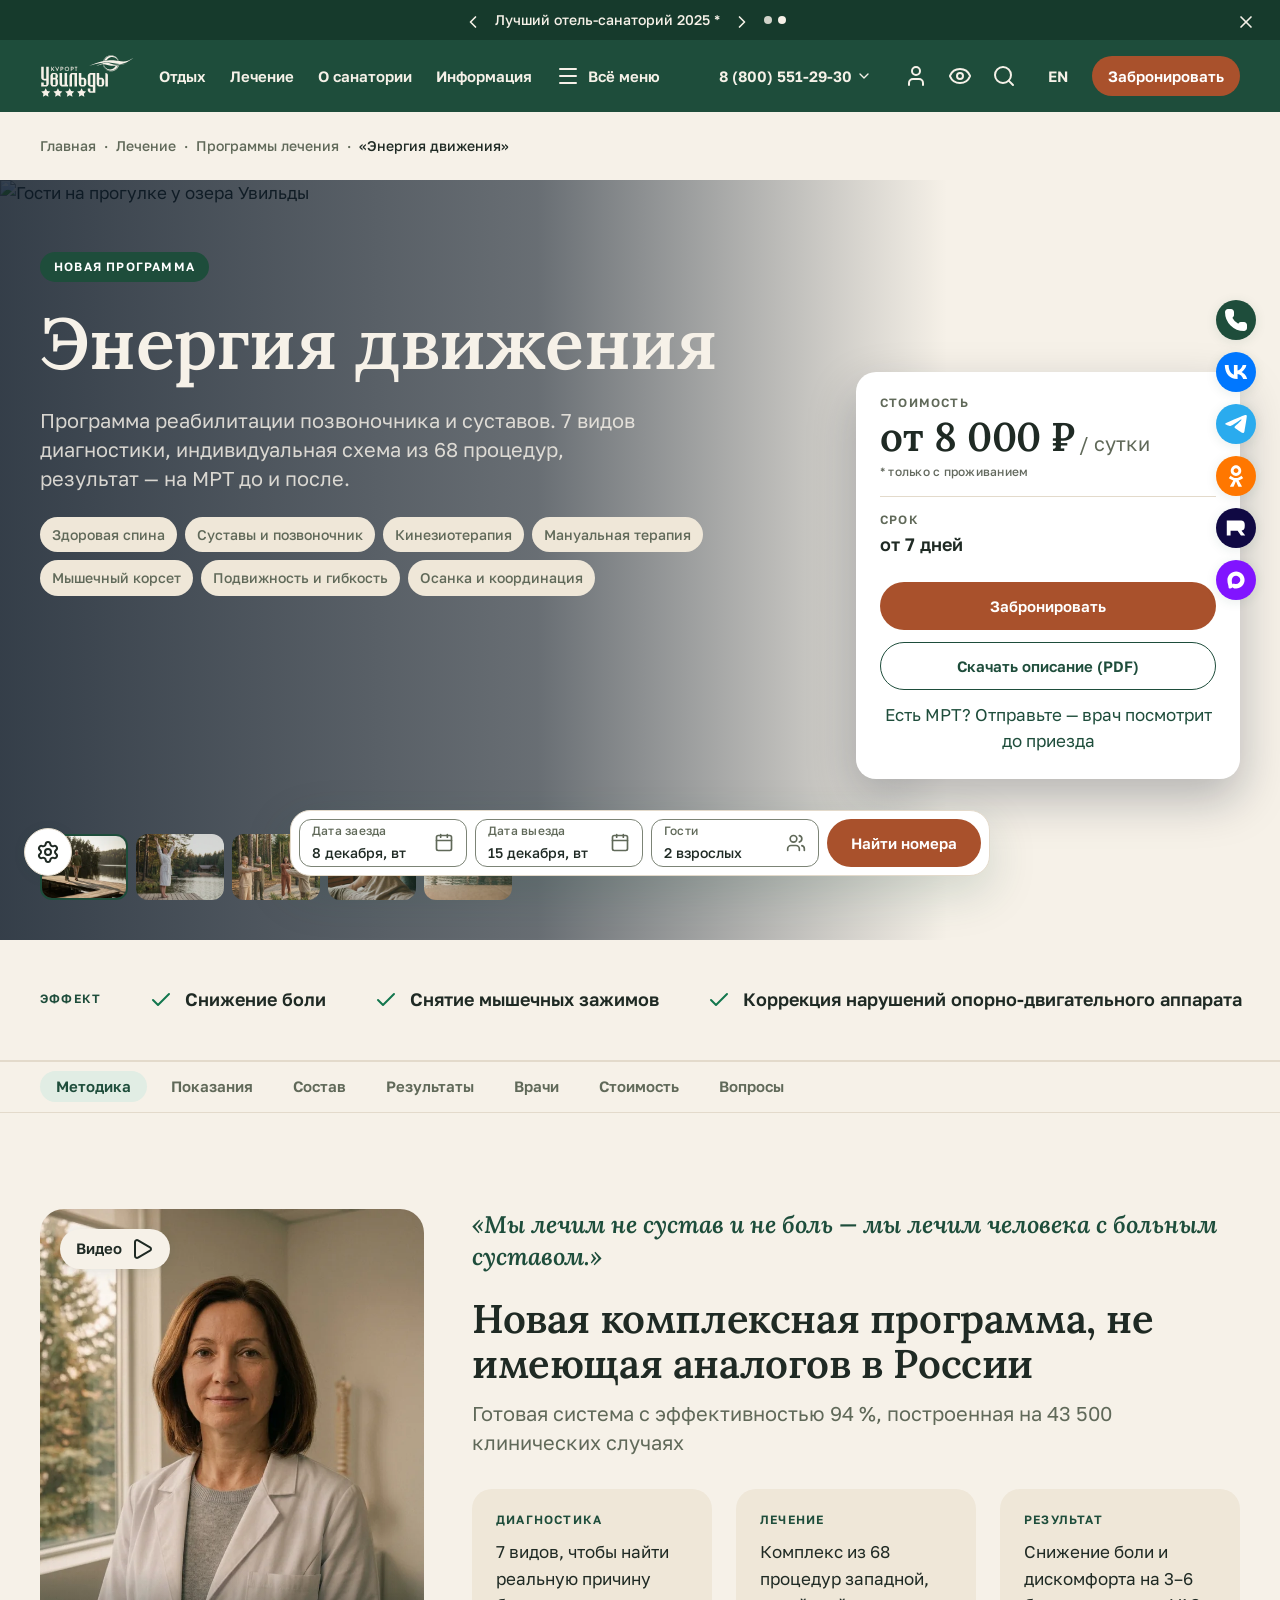
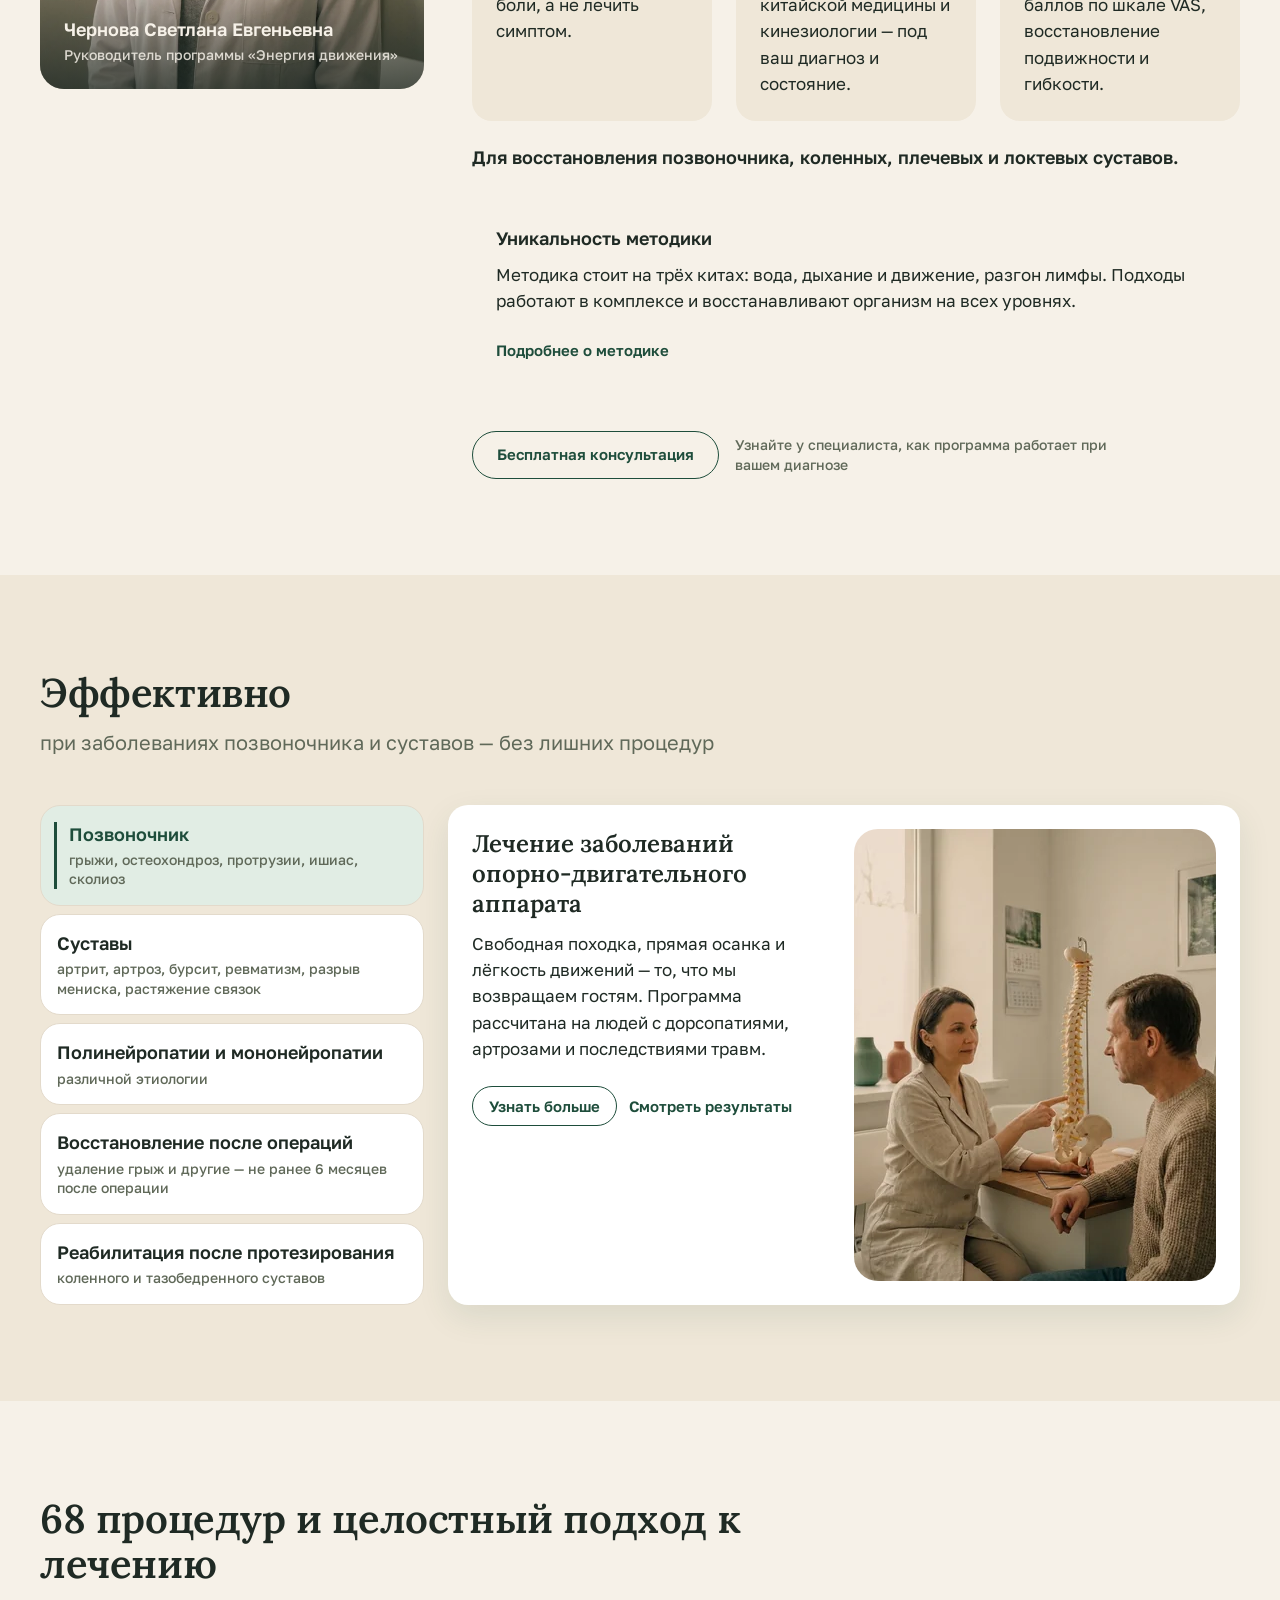
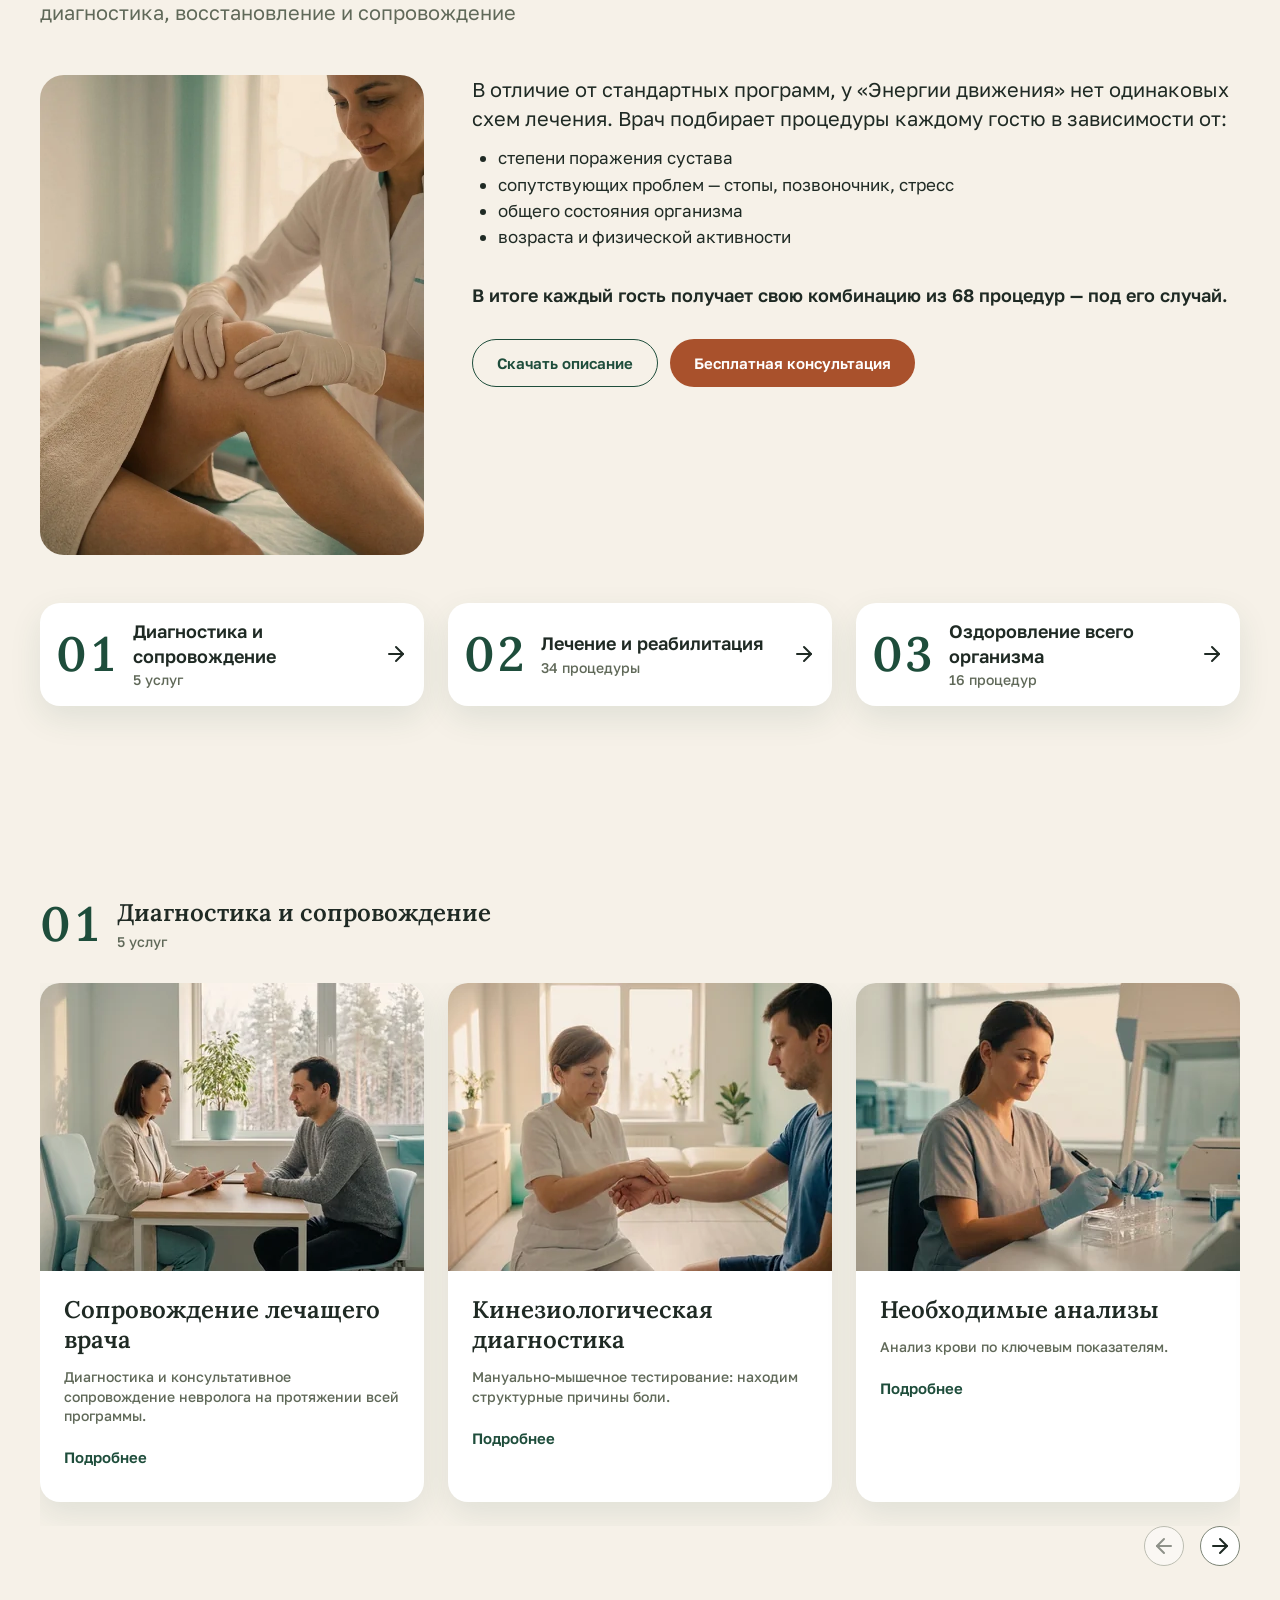
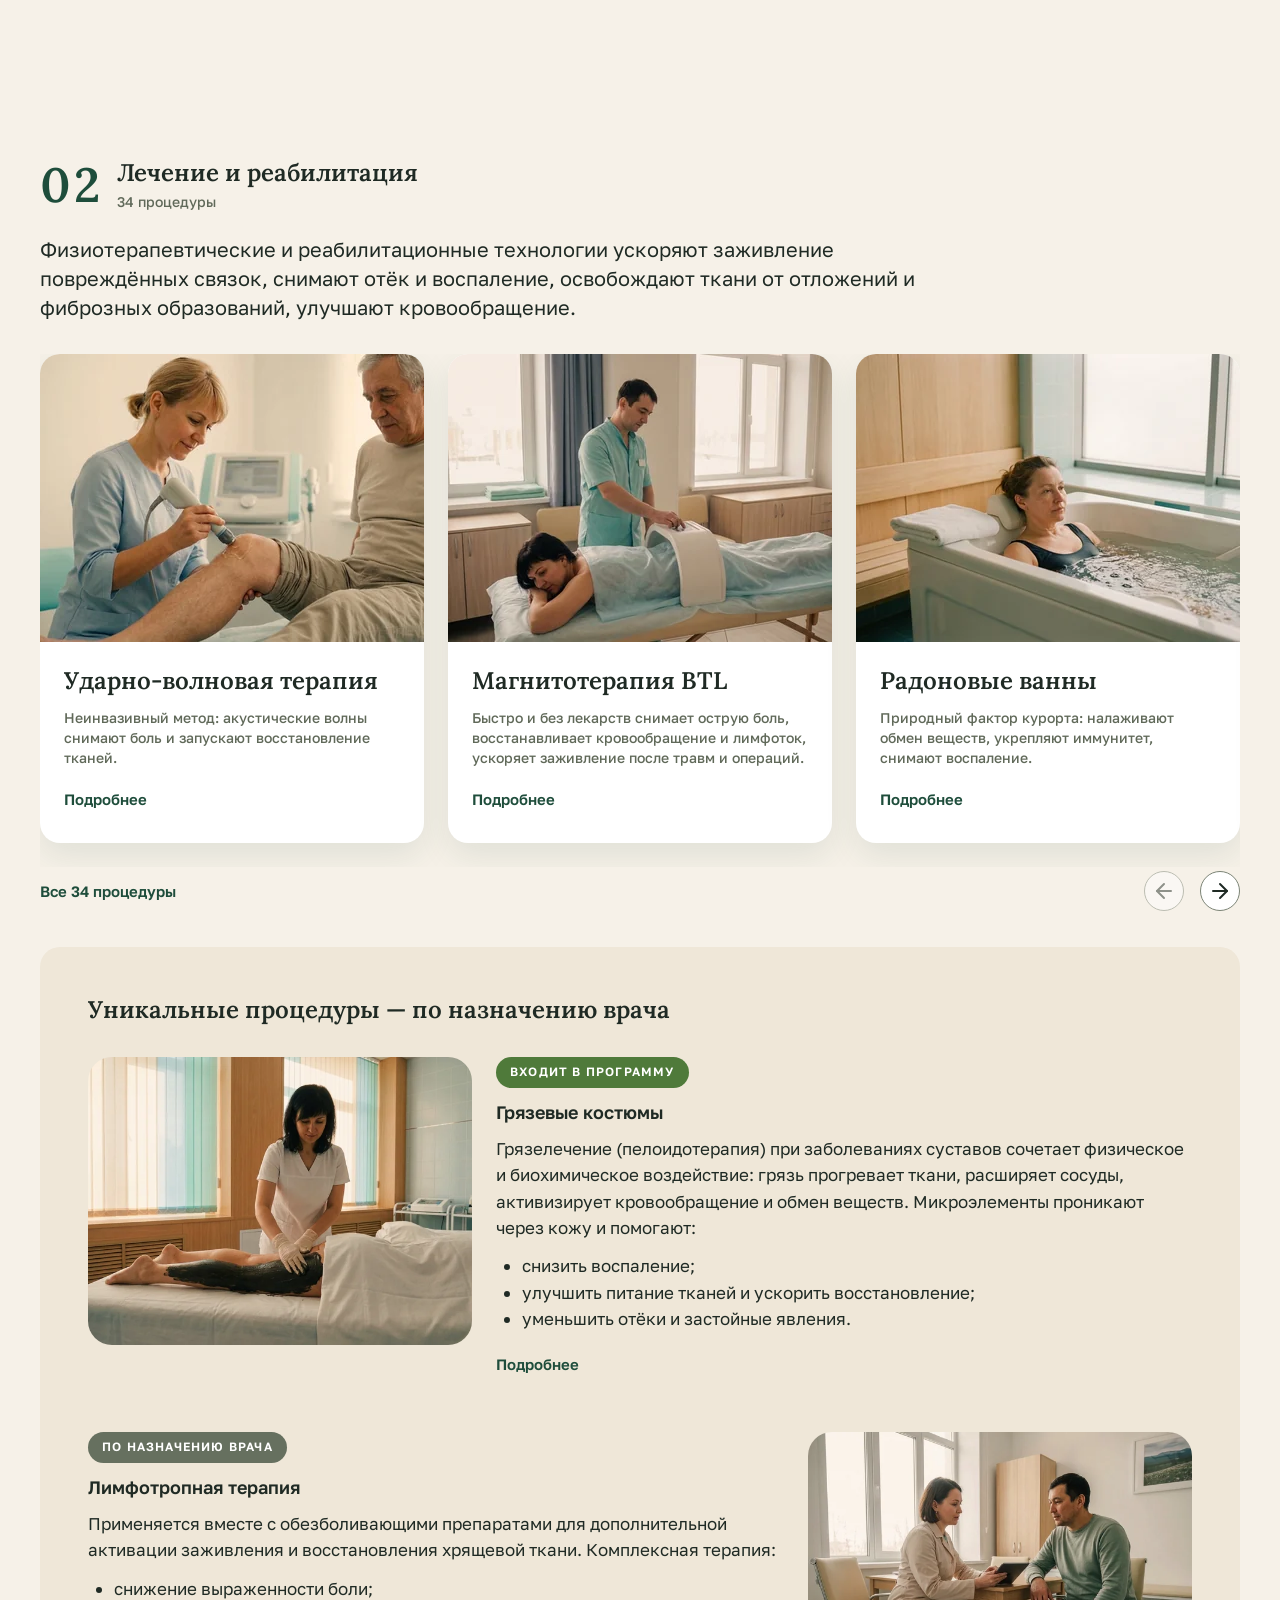
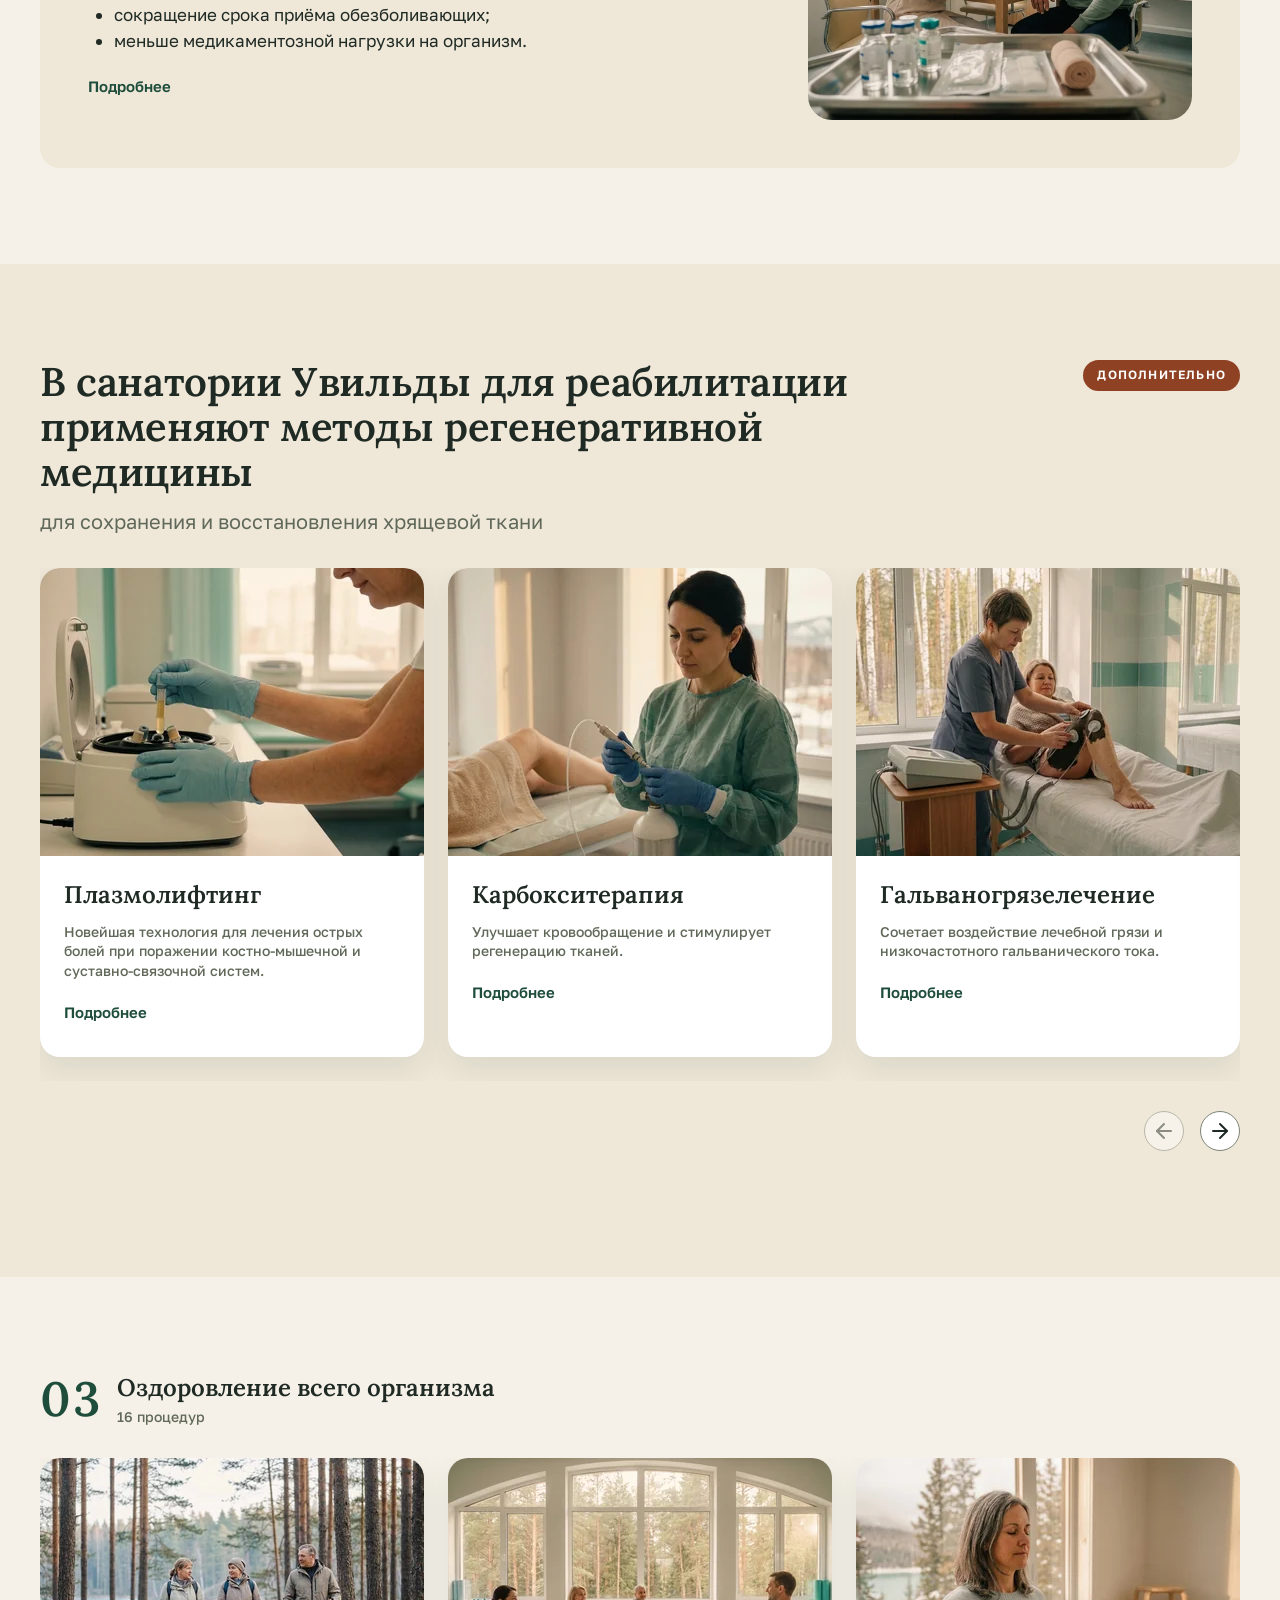
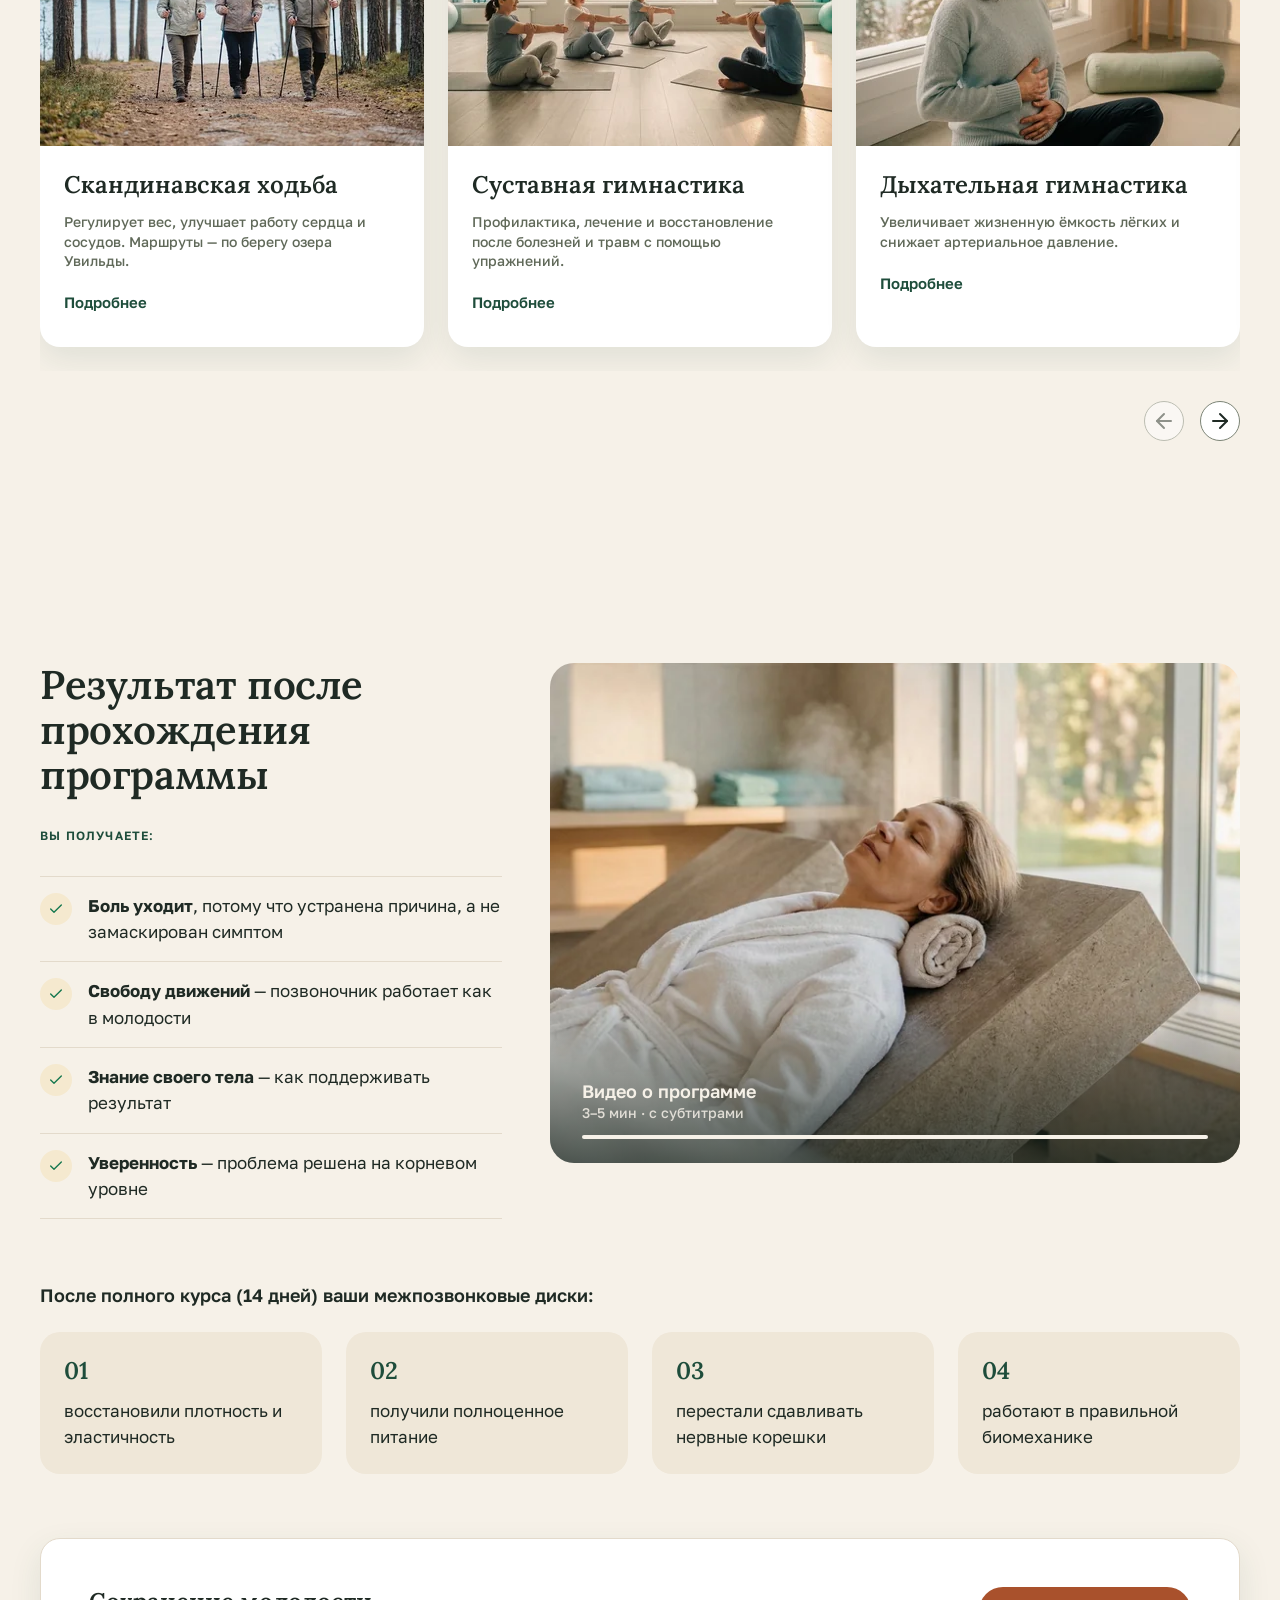
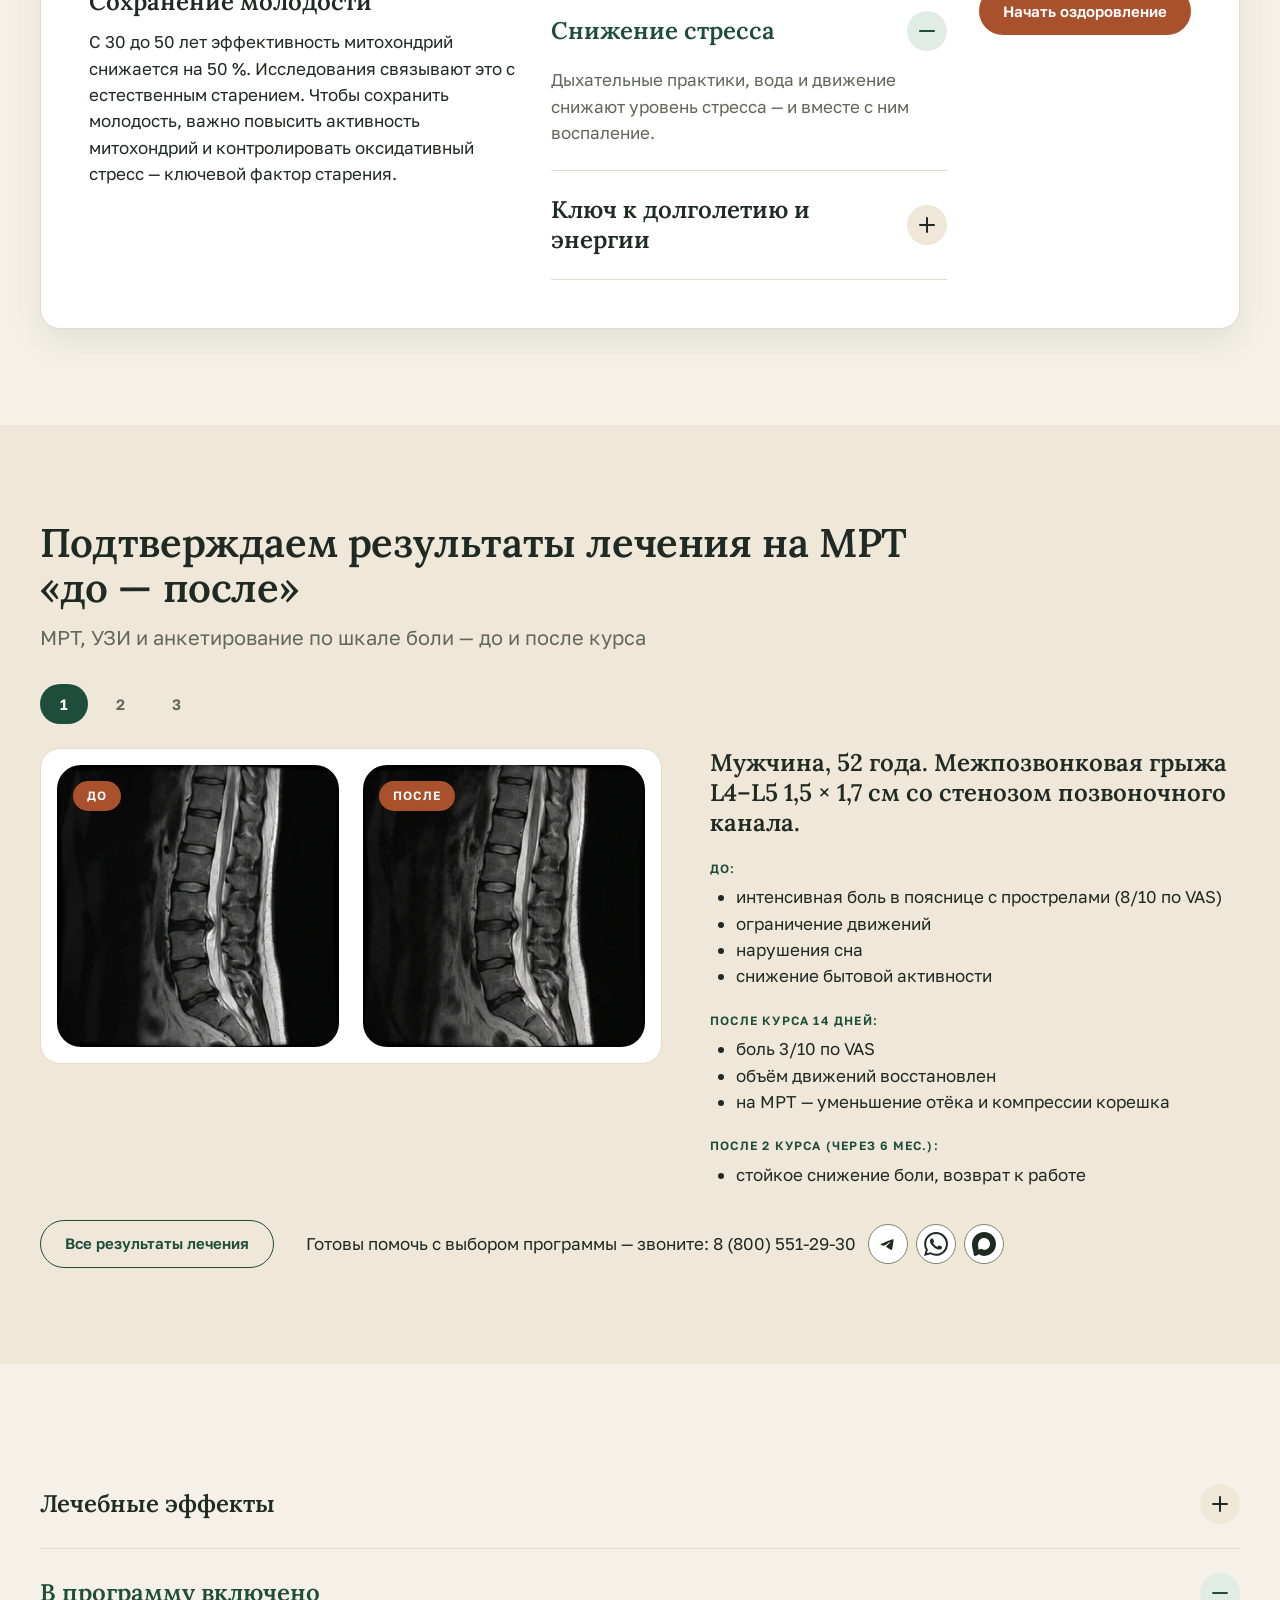
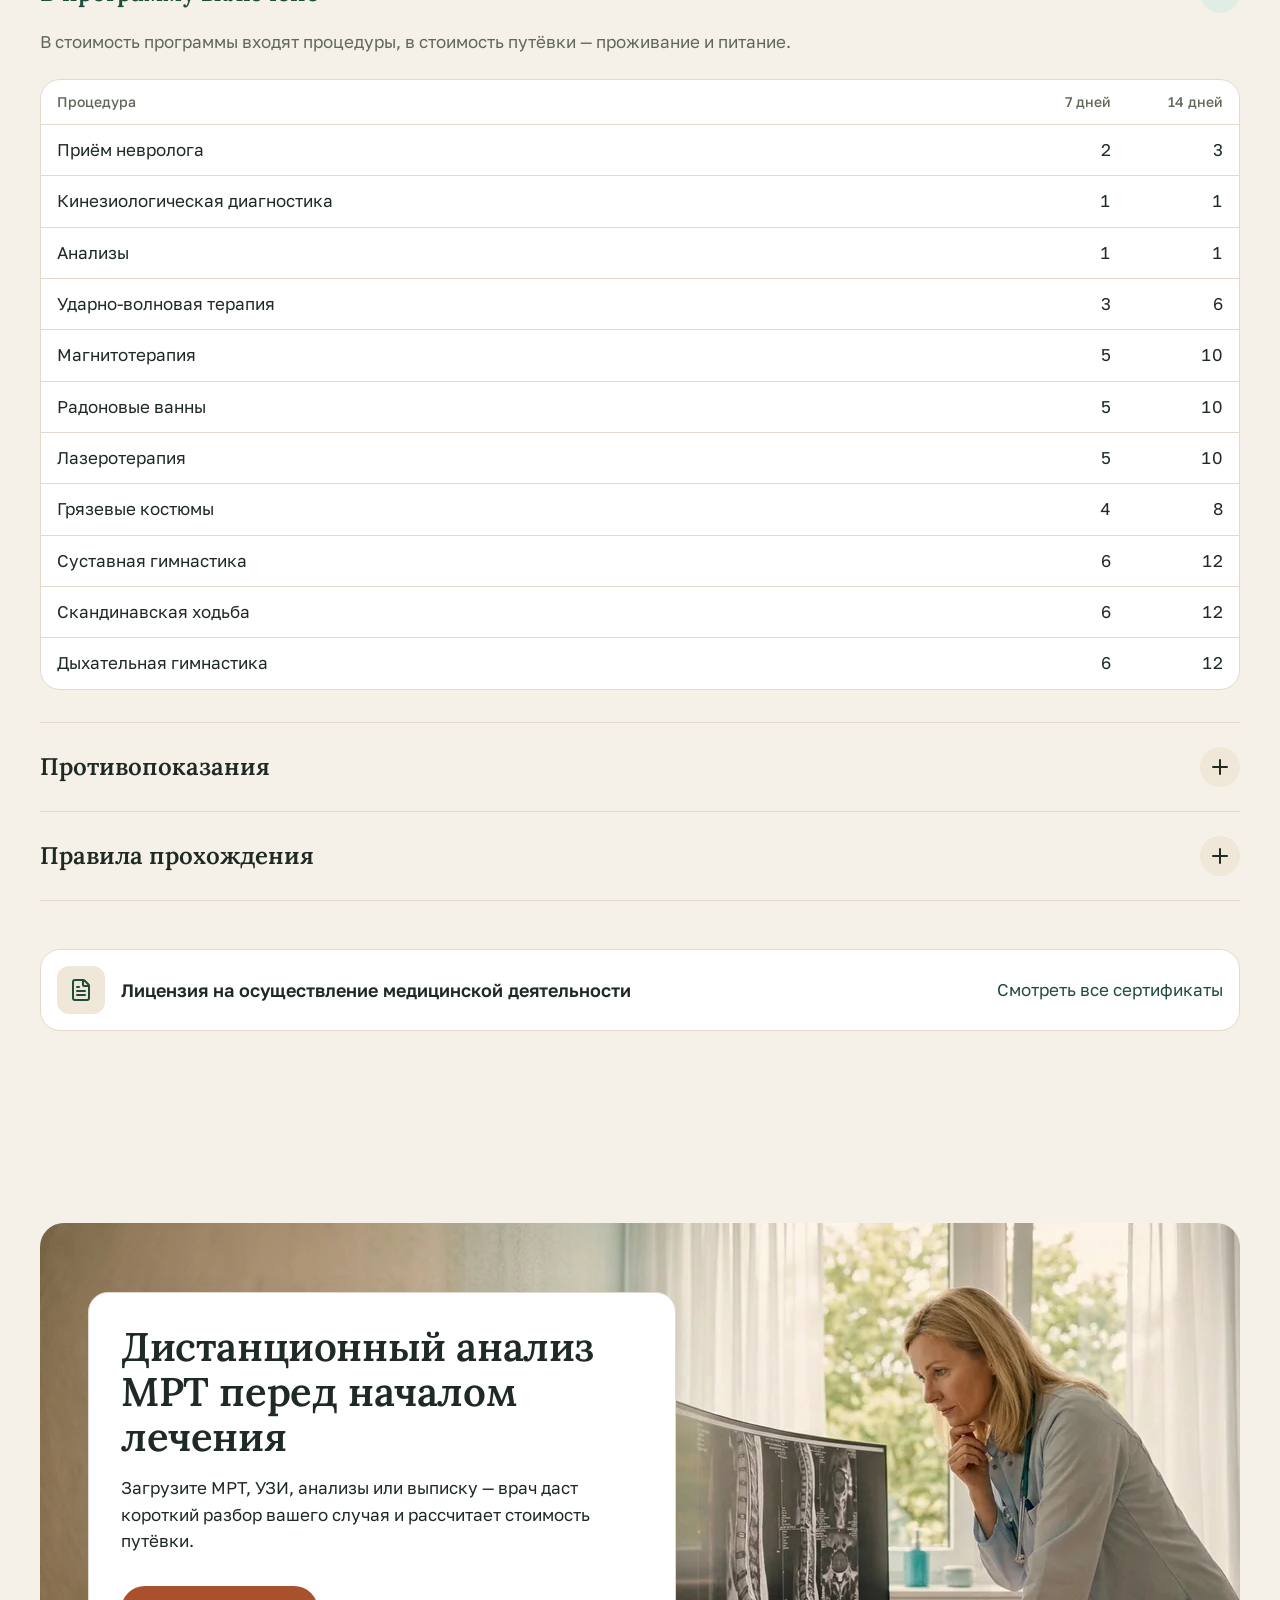
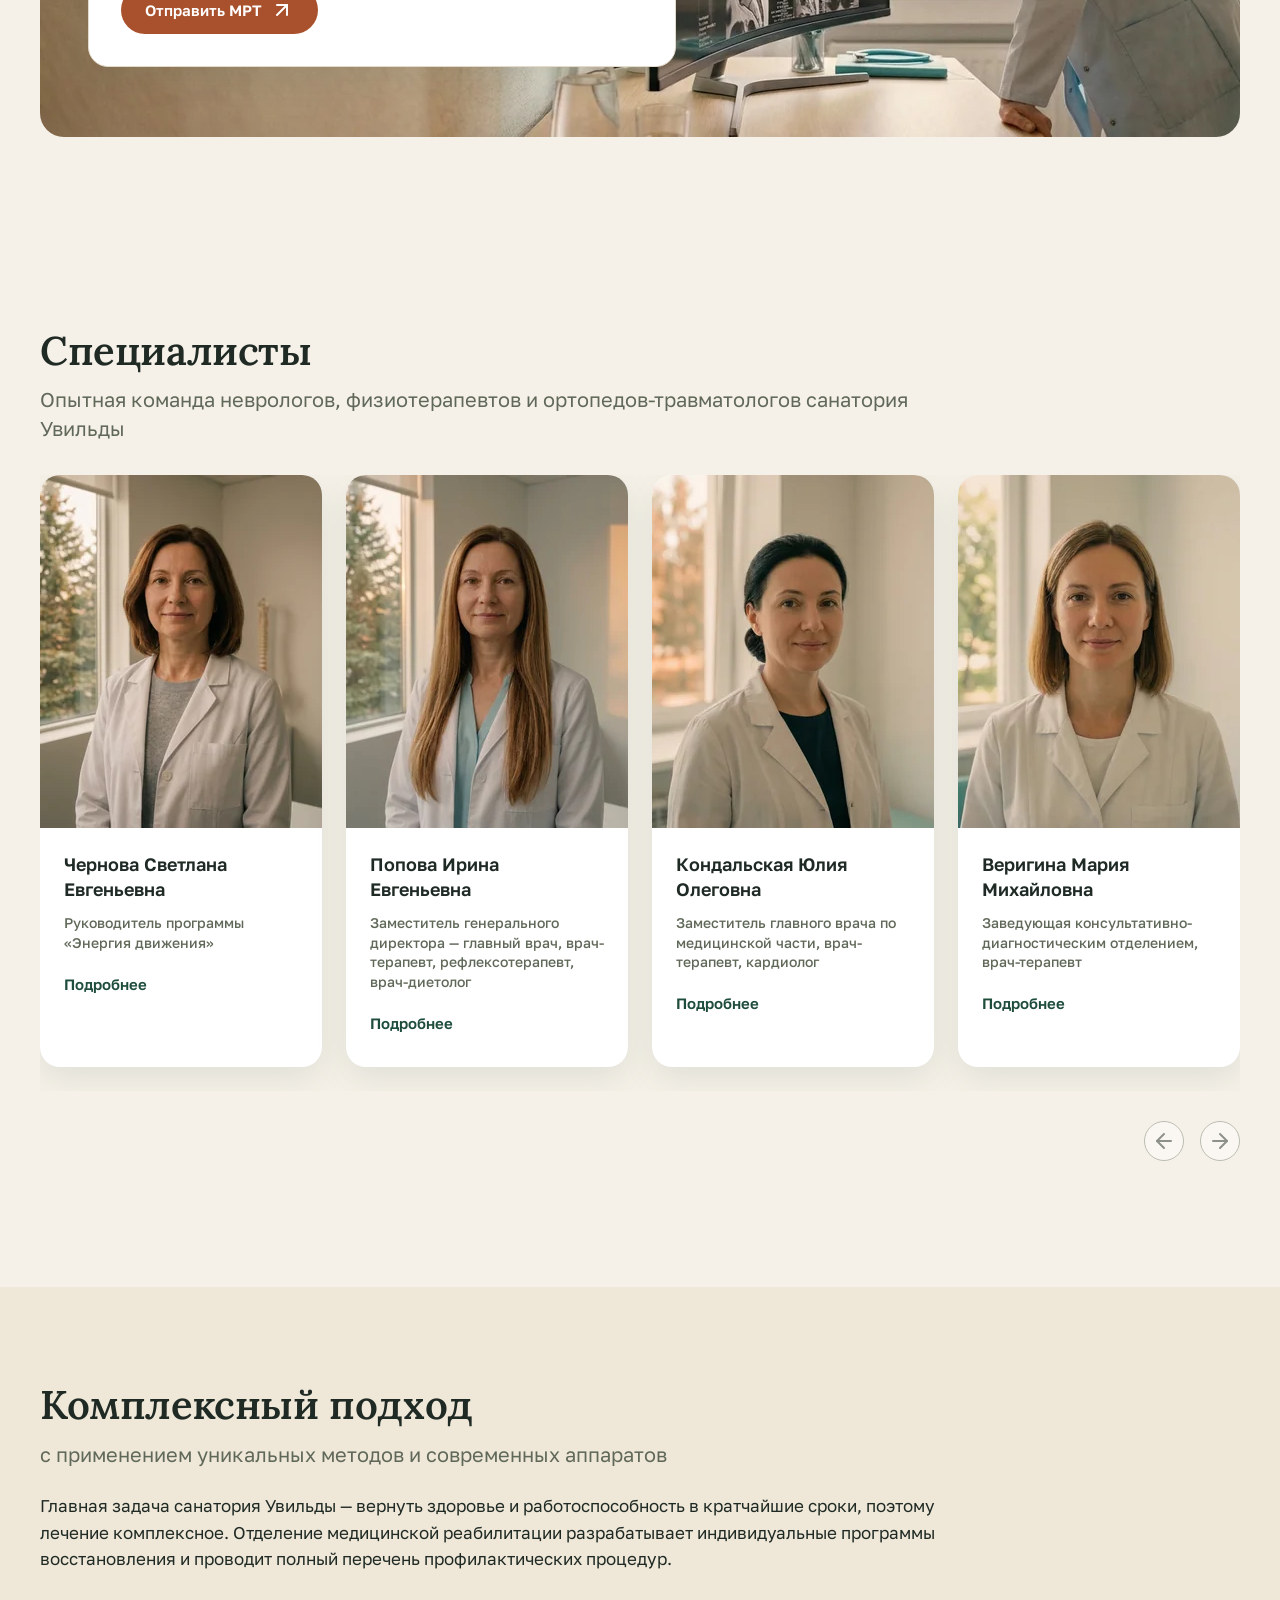
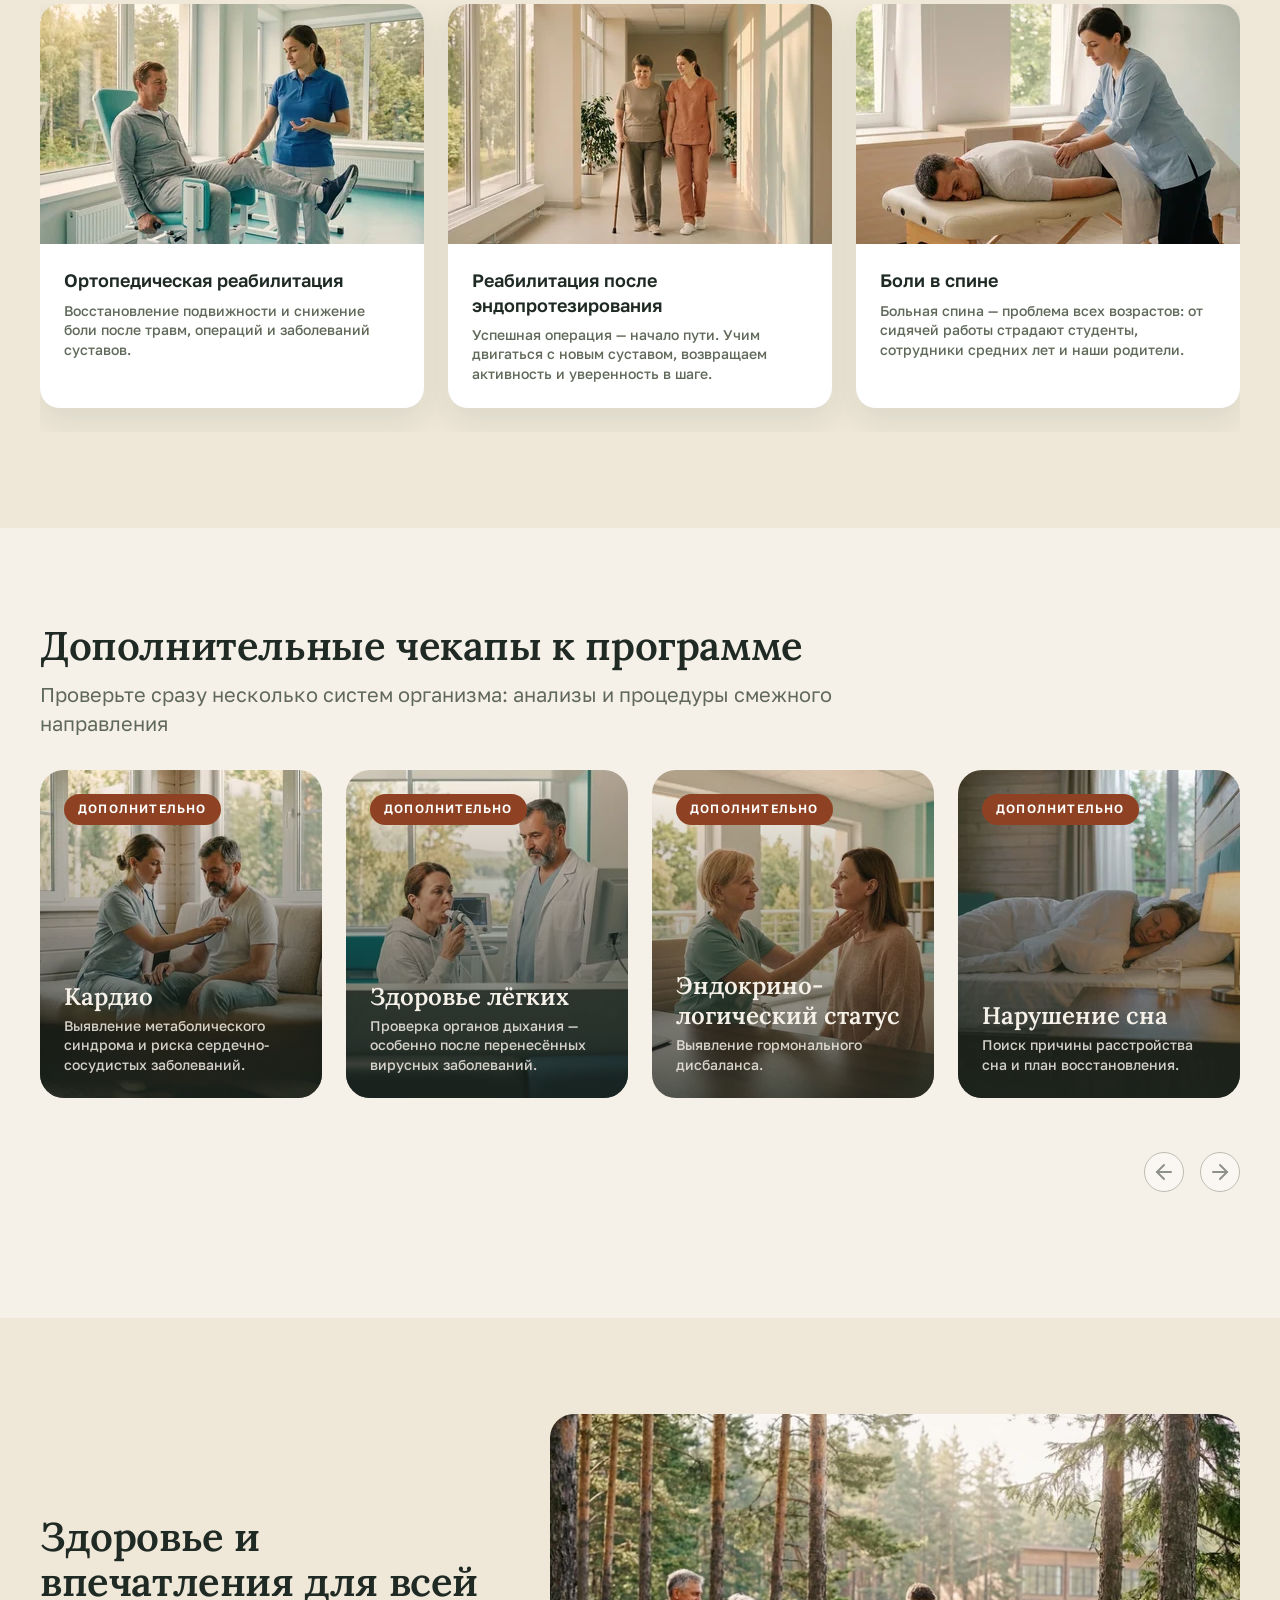
==== b/index.html @ bb1770e8 "feat: блок 13 — без строки мессенджеров, кнопка «Отправить МРТ ↗» По content-map (решение Евгения 20" ====
<!DOCTYPE html>
<!-- Сгенерировано tools/build-theme-b.js из index.html — не править вручную -->
<html lang="ru" data-theme="b">
<head>
<meta charset="UTF-8">
<script>/* вариант первого экрана из настроек (панель с шестерёнкой) — до отрисовки, без мигания */try{var heroVariant=localStorage.getItem("heroVariant");if(/^[123]$/.test(heroVariant))document.documentElement.setAttribute("data-hero",heroVariant);}catch(e){}</script>
<meta name="viewport" content="width=device-width, initial-scale=1.0">
<title>Энергия движения — программа реабилитации позвоночника и суставов | Санаторий Увильды</title>
<meta name="description" content="«Энергия движения» — программа реабилитации позвоночника и суставов на курорте Увильды: 7 видов диагностики, индивидуальная схема из 68 процедур, результат подтверждаем на МРТ до и после.">
<meta name="robots" content="noindex, nofollow">
<link rel="canonical" href="https://panchishen.github.io/uvildy-kinetic-energy/b/">
<meta property="og:type" content="website">
<meta property="og:locale" content="ru_RU">
<meta property="og:site_name" content="Санаторий Увильды">
<meta property="og:title" content="Энергия движения — программа реабилитации позвоночника и суставов">
<meta property="og:description" content="7 видов диагностики, индивидуальная схема из 68 процедур, результат подтверждаем на МРТ до и после. Курорт Увильды, от 7 дней.">
<meta property="og:url" content="https://panchishen.github.io/uvildy-kinetic-energy/b/">
<meta property="og:image" content="https://panchishen.github.io/uvildy-kinetic-energy/assets/img/og-b.jpg">
<meta property="og:image:width" content="1200">
<meta property="og:image:height" content="630">
<meta name="twitter:card" content="summary_large_image">

<link rel="icon" href="../assets/favicon.svg" type="image/svg+xml">
<link rel="preconnect" href="https://fonts.googleapis.com">
<link rel="preconnect" href="https://fonts.gstatic.com" crossorigin>
<link rel="preconnect" href="https://cdn.jsdelivr.net" crossorigin>
<link rel="preload" as="style" href="https://fonts.googleapis.com/css2?family=Lora:ital,wght@0,600;1,600&family=Golos+Text:wght@400;500;600&display=swap&subset=cyrillic">
<link href="https://fonts.googleapis.com/css2?family=Lora:ital,wght@0,600;1,600&family=Golos+Text:wght@400;500;600&display=swap&subset=cyrillic" rel="stylesheet" media="print" onload="this.media='all'">
<noscript><link href="https://fonts.googleapis.com/css2?family=Lora:ital,wght@0,600;1,600&family=Golos+Text:wght@400;500;600&display=swap&subset=cyrillic" rel="stylesheet"></noscript>

<link rel="stylesheet" href="../css/tokens.css">
<link rel="stylesheet" href="../css/themes/b.css">
<link rel="stylesheet" href="../css/themes/deep.css">
<link rel="stylesheet" href="../css/base.css">
<link rel="stylesheet" href="../css/layout.css">
<link rel="stylesheet" href="../css/components.css">
<link rel="stylesheet" href="../css/blocks.css">
<link rel="stylesheet" href="../css/responsive.css">
</head>
<body>

<!-- Спрайт иконок (Lucide 1.47, ISC) -->
<!-- Иконки: Lucide (lucide-static v1.57.0, лицензия ISC, © Lucide Icons and Contributors; иконки из Feather — MIT) — текст лицензии в assets/icons/lucide/LICENSE. Брендовые знаки (мессенджеры, соцсети, платёжные системы) — не Lucide. -->
<svg aria-hidden="true" style="position:absolute;width:0;height:0;overflow:hidden" xmlns="http://www.w3.org/2000/svg">
<defs>
<symbol id="icon-menu" viewBox="0 0 24 24"><path d="M4 5h16"/><path d="M4 12h16"/><path d="M4 19h16"/></symbol>
<symbol id="icon-message-circle" viewBox="0 0 24 24"><path d="M2.992 16.342a2 2 0 0 1 .094 1.167l-1.065 3.29a1 1 0 0 0 1.236 1.168l3.413-.998a2 2 0 0 1 1.099.092 10 10 0 1 0-4.777-4.719"/></symbol>
<symbol id="icon-x" viewBox="0 0 24 24"><path d="M18 6 6 18"/><path d="m6 6 12 12"/></symbol>
<symbol id="icon-chevron-down" viewBox="0 0 24 24"><path d="m6 9 6 6 6-6"/></symbol>
<symbol id="icon-chevron-left" viewBox="0 0 24 24"><path d="m15 18-6-6 6-6"/></symbol>
<symbol id="icon-chevron-right" viewBox="0 0 24 24"><path d="m9 18 6-6-6-6"/></symbol>
<symbol id="icon-user" viewBox="0 0 24 24"><path d="M19 21v-2a4 4 0 0 0-4-4H9a4 4 0 0 0-4 4v2"/><circle cx="12" cy="7" r="4"/></symbol>
<symbol id="icon-eye" viewBox="0 0 24 24"><path d="M2.062 12.348a1 1 0 0 1 0-.696 10.75 10.75 0 0 1 19.876 0 1 1 0 0 1 0 .696 10.75 10.75 0 0 1-19.876 0"/><circle cx="12" cy="12" r="3"/></symbol>
<symbol id="icon-settings" viewBox="0 0 24 24"><path d="M9.671 4.136a2.34 2.34 0 0 1 4.659 0 2.34 2.34 0 0 0 3.319 1.915 2.34 2.34 0 0 1 2.33 4.033 2.34 2.34 0 0 0 0 3.831 2.34 2.34 0 0 1-2.33 4.033 2.34 2.34 0 0 0-3.319 1.915 2.34 2.34 0 0 1-4.659 0 2.34 2.34 0 0 0-3.32-1.915 2.34 2.34 0 0 1-2.33-4.033 2.34 2.34 0 0 0 0-3.831A2.34 2.34 0 0 1 6.35 6.051a2.34 2.34 0 0 0 3.319-1.915"/><circle cx="12" cy="12" r="3"/></symbol>
<symbol id="icon-search" viewBox="0 0 24 24"><path d="m21 21-4.34-4.34"/><circle cx="11" cy="11" r="8"/></symbol>
<symbol id="icon-calendar" viewBox="0 0 24 24"><path d="M8 2v3"/><path d="M16 2v3"/><rect x="3" y="3" width="18" height="18" rx="2"/><path d="M3 9h18"/></symbol>
<symbol id="icon-users" viewBox="0 0 24 24"><path d="M16 21v-2a4 4 0 0 0-4-4H6a4 4 0 0 0-4 4v2"/><path d="M16 3.128a4 4 0 0 1 0 7.744"/><path d="M22 21v-2a4 4 0 0 0-3-3.87"/><circle cx="9" cy="7" r="4"/></symbol>
<symbol id="icon-phone" viewBox="0 0 24 24"><path d="M13.832 16.568a1 1 0 0 0 1.213-.303l.355-.465A2 2 0 0 1 17 15h3a2 2 0 0 1 2 2v3a2 2 0 0 1-2 2A18 18 0 0 1 2 4a2 2 0 0 1 2-2h3a2 2 0 0 1 2 2v3a2 2 0 0 1-.8 1.6l-.468.351a1 1 0 0 0-.292 1.233 14 14 0 0 0 6.392 6.384"/></symbol>
<symbol id="icon-arrow-up" viewBox="0 0 24 24"><path d="m5 12 7-7 7 7"/><path d="M12 19V5"/></symbol>
<symbol id="icon-arrow-left" viewBox="0 0 24 24"><path d="m12 19-7-7 7-7"/><path d="M19 12H5"/></symbol>
<symbol id="icon-arrow-right" viewBox="0 0 24 24"><path d="M5 12h14"/><path d="m12 5 7 7-7 7"/></symbol>
<symbol id="icon-arrow-up-right" viewBox="0 0 24 24"><path d="M7 7h10v10"/><path d="M7 17 17 7"/></symbol>
<symbol id="icon-check" viewBox="0 0 24 24"><path d="M20 6 9 17l-5-5"/></symbol>
<symbol id="icon-clock" viewBox="0 0 24 24"><circle cx="12" cy="12" r="10"/><path d="M12 6v6l4 2"/></symbol>
<symbol id="icon-download" viewBox="0 0 24 24"><path d="M12 15V3"/><path d="M21 15v4a2 2 0 0 1-2 2H5a2 2 0 0 1-2-2v-4"/><path d="m7 10 5 5 5-5"/></symbol>
<symbol id="icon-file-text" viewBox="0 0 24 24"><path d="M6 22a2 2 0 0 1-2-2V4a2 2 0 0 1 2-2h8a2.4 2.4 0 0 1 1.704.706l3.588 3.588A2.4 2.4 0 0 1 20 8v12a2 2 0 0 1-2 2z"/><path d="M14 2v5a1 1 0 0 0 1 1h5"/><path d="M10 9H8"/><path d="M16 13H8"/><path d="M16 17H8"/></symbol>
<symbol id="icon-mail" viewBox="0 0 24 24"><path d="m22 7-8.991 5.727a2 2 0 0 1-2.009 0L2 7"/><rect x="2" y="4" width="20" height="16" rx="2"/></symbol>
<symbol id="icon-map-pin" viewBox="0 0 24 24"><path d="M20 10c0 4.993-5.539 10.193-7.399 11.799a1 1 0 0 1-1.202 0C9.539 20.193 4 14.993 4 10a8 8 0 0 1 16 0"/><circle cx="12" cy="10" r="3"/></symbol>
<symbol id="icon-minus" viewBox="0 0 24 24"><path d="M5 12h14"/></symbol>
<symbol id="icon-plus" viewBox="0 0 24 24"><path d="M5 12h14"/><path d="M12 5v14"/></symbol>
<symbol id="icon-play" viewBox="0 0 24 24"><path d="M5 5a2 2 0 0 1 3.008-1.728l11.997 6.998a2 2 0 0 1 .003 3.458l-12 7A2 2 0 0 1 5 19z"/></symbol>
<symbol id="icon-star" viewBox="0 0 24 24"><path d="M11.525 2.295a.53.53 0 0 1 .95 0l2.31 4.679a2.123 2.123 0 0 0 1.595 1.16l5.166.756a.53.53 0 0 1 .294.904l-3.736 3.638a2.123 2.123 0 0 0-.611 1.878l.882 5.14a.53.53 0 0 1-.771.56l-4.618-2.428a2.122 2.122 0 0 0-1.973 0L6.396 21.01a.53.53 0 0 1-.77-.56l.881-5.139a2.122 2.122 0 0 0-.611-1.879L2.16 9.795a.53.53 0 0 1 .294-.906l5.165-.755a2.122 2.122 0 0 0 1.597-1.16z"/></symbol>
<symbol id="icon-telegram-plane" viewBox="0 0 24 24"><path d="M16.906 7.224c.1-.002.321.023.465.14a.506.506 0 0 1 .171.325c.016.093.036.306.02.472-.18 1.898-.962 6.502-1.36 8.627-.168.9-.499 1.201-.82 1.23-.696.065-1.225-.46-1.9-.902-1.056-.693-1.653-1.124-2.678-1.8-1.185-.78-.417-1.21.258-1.91.177-.184 3.247-2.977 3.307-3.23.007-.032.014-.15-.056-.212s-.174-.041-.249-.024c-.106.024-1.793 1.14-5.061 3.345-.48.33-.913.49-1.302.48-.428-.008-1.252-.241-1.865-.44-.752-.245-1.349-.374-1.297-.789.027-.216.325-.437.893-.663 3.498-1.524 5.83-2.529 6.998-3.014 3.332-1.386 4.025-1.627 4.476-1.635z"/></symbol>
<symbol id="icon-brand-whatsapp" viewBox="0 0 24 24"><path d="M17.472 14.382c-.297-.149-1.758-.867-2.03-.967-.273-.099-.471-.148-.67.15-.197.297-.767.966-.94 1.164-.173.199-.347.223-.644.075-.297-.15-1.255-.463-2.39-1.475-.883-.788-1.48-1.761-1.653-2.059-.173-.297-.018-.458.13-.606.134-.133.298-.347.446-.52.149-.174.198-.298.298-.497.099-.198.05-.371-.025-.52-.075-.149-.669-1.612-.916-2.207-.242-.579-.487-.5-.669-.51-.173-.008-.371-.01-.57-.01-.198 0-.52.074-.792.372-.272.297-1.04 1.016-1.04 2.479 0 1.462 1.065 2.875 1.213 3.074.149.198 2.096 3.2 5.077 4.487.709.306 1.262.489 1.694.625.712.227 1.36.195 1.871.118.571-.085 1.758-.719 2.006-1.413.248-.694.248-1.289.173-1.413-.074-.124-.272-.198-.57-.347m-5.421 7.403h-.004a9.87 9.87 0 01-5.031-1.378l-.361-.214-3.741.982.998-3.648-.235-.374a9.86 9.86 0 01-1.51-5.26c.001-5.45 4.436-9.884 9.888-9.884 2.64 0 5.122 1.03 6.988 2.898a9.825 9.825 0 012.893 6.994c-.003 5.45-4.437 9.884-9.885 9.884m8.413-18.297A11.815 11.815 0 0012.05 0C5.495 0 .16 5.335.157 11.892c0 2.096.547 4.142 1.588 5.945L.057 24l6.305-1.654a11.882 11.882 0 005.683 1.448h.005c6.554 0 11.89-5.335 11.893-11.893a11.821 11.821 0 00-3.48-8.413Z"/></symbol>
<symbol id="icon-brand-max" viewBox="0 0 100 100"><path fill-rule="evenodd" clip-rule="evenodd" d="M50.7571 0.261719C78.2929 0.261719 99.8857 22.5974 99.8857 50.1474C99.8857 77.6974 77.6071 99.4903 51.0214 99.4903C41.5857 99.4903 37.0143 98.1617 29.65 92.9474C29.1429 92.5903 28.45 92.6831 28.0214 93.1403C22.3571 99.1831 7.85 103.426 7.18571 95.176C7.18571 80.7903 0 71.4474 0 49.876C0 21.5546 23.2214 0.261719 50.7571 0.261719ZM51.5286 24.8117C38.4643 24.126 28.2643 33.1974 26.0143 47.3831C24.15 59.1332 27.45 73.4546 30.2786 74.176C31.4786 74.4832 34.3571 72.276 36.4571 70.2974C36.85 69.926 37.45 69.8617 37.9071 70.1474C41.1786 72.1474 44.8786 73.6474 48.9571 73.8617C62.3714 74.5617 74.2571 64.0617 74.9643 50.6474C75.6643 37.2331 64.9429 25.5046 51.5286 24.8046V24.8117Z"/></symbol>
</defs>
</svg>

<a class="visually-hidden" href="#main">Перейти к содержимому</a>

<!-- Топбар -->
<div class="topbar" id="topbar" data-autoplay="5000">
  <div class="topbar__spacer"></div>
  <button class="topbar__nav" type="button" aria-label="Предыдущая акция" data-topbar-prev>
    <svg class="icon" width="20" height="20"><use href="#icon-chevron-left"></use></svg>
  </button>
  <a class="topbar__promo" href="#" data-topbar-slide="0">Раннее бронирование — до −15 %</a>
  <a class="topbar__promo" href="#" data-topbar-slide="1" hidden>Лучший отель-санаторий 2025 *</a>
  <button class="topbar__nav" type="button" aria-label="Следующая акция" data-topbar-next>
    <svg class="icon" width="20" height="20"><use href="#icon-chevron-right"></use></svg>
  </button>
  <div class="dots dots--inverse" data-topbar-dots>
    <span class="dots__item is-active"></span>
    <span class="dots__item"></span>
  </div>
  <div class="topbar__spacer"></div>
  <button class="topbar__close" type="button" aria-label="Закрыть" data-topbar-close>
    <svg class="icon" width="20" height="20"><use href="#icon-x"></use></svg>
  </button>
</div>

<!-- Шапка -->
<header class="header" id="site-header">
  <div class="container header__row">
    <a class="header__logo" href="../" aria-label="Санаторий Увильды — на главную">
      <svg aria-hidden="true" focusable="false" xmlns="http://www.w3.org/2000/svg" viewBox="34.88 34.64 156.75 72.80" fill="currentColor"><path transform="matrix(1,0,0,-1,0,141.73)" fill-rule="evenodd" d="M49.33 86.12H45.18V66.31H41.07V86.12H36.88V68.33C36.88 67.46 37.11 66.64 37.58 65.87 38.06 65.11 38.69 64.49 39.49 64.04 40.27 63.59 41.11 63.36 41.99 63.36H45.26V55.93H41.07V59.74H36.88V53.17H44.31C45.16 53.17 45.98 53.4 46.76 53.86 47.55 54.32 48.19 54.93 48.68 55.7 49.17 56.47 49.42 57.28 49.42 58.14ZM143.04 53.17H147.23V72.09C147.19 73.12 146.79 74.01 146.03 74.74 145.27 75.47 144.28 75.84 143.04 75.84ZM88.79 75.84C87.93 75.84 87.1 75.61 86.31 75.15 85.52 74.68 84.88 74.07 84.4 73.3 83.92 72.53 83.68 71.72 83.68 70.87V53.17H87.87V72.99H91.94V53.17H96.13V72.91L96.13 75.84ZM75.47 75.84V56.02H71.4V75.84H67.21V58.14C67.21 57.29 67.45 56.47 67.94 55.7 68.42 54.93 69.05 54.32 69.85 53.86 70.63 53.4 71.46 53.17 72.32 53.17H81.29V56.1H79.66V75.84ZM58.33 75.8V73.65H60.43V73.58 68.03 67.97H58.33V65.1H60.43V65.03 56.03 55.97H58.33V53.18H59.47C59.77 53.18 60.06 53.2 60.34 53.25 60.82 53.36 61.31 53.54 61.8 53.81 62.36 54.11 62.85 54.5 63.27 54.96 64.14 55.94 64.58 57.06 64.58 58.31V62.82C64.58 64.07 64.14 65.19 63.27 66.17 63.15 66.3 63.03 66.42 62.9 66.53 63.03 66.65 63.15 66.77 63.27 66.9 64.14 67.88 64.58 69.0 64.58 70.25V70.67C64.58 71.92 64.14 73.04 63.27 74.02 62.85 74.48 62.36 74.86 61.8 75.17 61.31 75.44 60.82 75.62 60.34 75.73 60.06 75.78 59.77 75.8 59.47 75.8ZM57.2 75.8C56.34 75.8 55.51 75.57 54.72 75.1 53.93 74.64 53.3 74.01 52.83 73.25 52.36 72.48 52.13 71.67 52.13 70.83V67.92 60.81 58.14C52.13 57.31 52.36 56.5 52.83 55.73 53.3 54.97 53.93 54.34 54.72 53.88 55.51 53.41 56.34 53.18 57.2 53.18H58.33V55.97H56.23V56.03 65.03 65.1H58.33V67.97H56.23V68.03 73.58 73.65H58.33V75.8ZM128.74 75.79 128.74 67.92C128.73 64.97 128.74 63.77 128.74 60.81V58.14C128.74 57.72 128.8 57.31 128.92 56.9 128.98 56.57 129.08 56.33 129.21 56.15 129.28 56.01 129.36 55.87 129.44 55.73 129.91 54.97 130.54 54.34 131.33 53.88 132.12 53.41 132.95 53.18 133.81 53.18H134.94V55.97H132.85V56.03 56.63C132.85 56.63 132.85 56.63 132.85 56.63 132.85 57.15 132.85 57.11 132.85 57.55V60.93C132.85 61.08 132.86 62.07 132.86 65.1H134.94V67.97H132.86C132.86 69.99 132.86 72.55 132.85 75.79ZM120.31 75.79V72.85H122.37V55.99H120.31V53.05H122.37V45.63H120.31V42.78H126.43V75.79ZM119.09 75.79C118.13 75.79 117.26 75.53 116.48 75.02 115.69 74.5 115.08 73.82 114.64 72.98 114.19 72.14 113.98 71.25 113.98 70.31V58.02C113.98 57.18 114.22 56.38 114.7 55.61 115.19 54.84 115.83 54.22 116.62 53.75 117.42 53.28 118.24 53.05 119.09 53.05H120.31V55.99H118.26V72.85H120.31V75.79ZM99.14 75.79 99.14 67.92C99.13 64.97 99.14 63.77 99.14 60.81V58.14C99.14 57.72 99.2 57.31 99.32 56.9 99.38 56.57 99.48 56.33 99.61 56.15 99.68 56.01 99.76 55.87 99.84 55.73 100.31 54.97 100.94 54.34 101.73 53.88 102.52 53.41 103.35 53.18 104.21 53.18H105.34V55.97H103.24V56.03 56.63C103.25 56.63 103.25 56.63 103.25 56.63 103.25 57.15 103.25 57.11 103.24 57.55V60.93C103.25 61.08 103.26 62.07 103.26 65.1H105.34V67.97H103.26C103.26 69.99 103.26 72.55 103.25 75.79ZM134.94 67.97V65.1H137.04V65.03 56.03 55.97H134.94V53.18H136.08C136.38 53.18 136.67 53.2 136.95 53.25 137.44 53.36 137.92 53.54 138.41 53.81 138.97 54.11 139.46 54.5 139.88 54.96 140.76 55.94 141.19 57.06 141.19 58.31V62.82C141.19 64.07 140.76 65.19 139.88 66.17 139.09 67.03 138.21 67.97 137.04 67.97ZM105.34 67.97V65.1H107.44V65.03 56.03 55.97H105.34V53.18H106.48C106.78 53.18 107.07 53.2 107.35 53.25 107.83 53.36 108.32 53.54 108.81 53.81 109.37 54.11 109.86 54.5 110.28 54.96 111.15 55.94 111.59 57.06 111.59 58.31V62.82C111.59 64.07 111.15 65.19 110.28 66.17 109.49 67.03 108.61 67.97 107.44 67.97ZM113.98 50.03V48.09C113.98 47.07 114.2 46.16 114.65 45.36 115.09 44.55 115.71 43.92 116.5 43.46 117.3 43.01 118.22 42.78 119.27 42.78H120.31V45.63H118.26V50.03Z"/><path transform="matrix(1,0,0,-1,0,141.73)" fill-rule="evenodd" d="M128.16 87.18C138.51 91.68 141.47 90.26 146.33 88.84 151.43 87.35 158.64 85.86 178.74 91.24 162.97 88.01 156.6 89.44 152.0 90.88 149.44 91.68 147.43 92.47 144.66 92.47 141.2 92.47 136.55 91.23 128.16 87.18"/><path transform="matrix(1,0,0,-1,0,141.73)" fill-rule="evenodd" d="M164.2 95.77C155.12 97.29 142.98 98.8 116.42 87.66 138.24 94.94 149.12 93.43 157.41 91.91 167.18 90.12 173.36 88.34 189.63 100.97 178.09 93.03 172.39 94.4 164.2 95.77Z"/><path transform="matrix(1,0,0,-1,0,141.73)" fill-rule="evenodd" d="M144.35 100.77C142.87 99.42 141.8 97.79 141.14 96.04L142.83 96.36 145.21 96.72C145.74 97.65 146.41 98.51 147.25 99.27 151.47 103.11 158.08 102.85 161.97 98.68 162.64 97.96 163.19 97.17 163.62 96.33L164.29 96.22C163.75 97.61 162.94 98.91 161.86 100.06 159.42 102.68 156.09 104.0 152.74 104 149.74 104 146.72 102.93 144.35 100.77Z"/><path transform="matrix(1,0,0,-1,0,141.73)" fill-rule="evenodd" d="M139.58 95.74 139.76 95.78 140.49 95.92C142.24 100.92 147.06 104.53 152.7 104.53 158.27 104.53 163.03 101.02 164.84 96.13L165.21 96.07C163.39 101.31 158.35 105.09 152.45 105.09 146.42 105.09 141.29 101.15 139.58 95.74"/><path transform="matrix(1,0,0,-1,0,141.73)" fill-rule="evenodd" d="M140.02 89.55C140.42 87.35 141.44 85.23 143.09 83.46 147.72 78.5 155.58 78.19 160.6 82.76 162.11 84.14 163.2 85.81 163.85 87.6L163.71 87.58 161.38 87.3 159.93 87.17C159.38 86.1 158.64 85.11 157.7 84.26 153.48 80.41 146.87 80.68 142.98 84.85 141.69 86.23 140.85 87.87 140.47 89.59Z"/><path transform="matrix(1,0,0,-1,0,141.73)" fill-rule="evenodd" d="M139.11 89.76C140.1 83.36 145.71 78.44 152.45 78.44 158.49 78.44 163.63 82.4 165.33 87.83L164.43 87.69C162.71 82.65 157.87 79.0 152.19 79.0 145.76 79.0 140.41 83.68 139.43 89.77Z"/><path transform="matrix(1,0,0,-1,0,141.73)" fill-rule="evenodd" d="M62.93 80.11 60.14 85.54 59.97 85.86H60.33 61.05 61.18L61.24 85.74 63.47 81.39 65.32 85.73 65.37 85.86H65.52 66.24 66.58L66.44 85.56 63.62 79.12 63.56 78.98H63.42 62.76 62.42L62.56 79.29ZM72.34 85.62V85.14C71.57 85.62 70.8 86.1 72.34 85.13V84.25C72.33 84.28 72.32 84.3 72.3 84.33H72.3L72.3 84.33H72.3C72.28 84.36 72.26 84.38 72.25 84.4L72.25 84.4C72.23 84.42 72.21 84.44 72.19 84.46 72.08 84.57 71.95 84.66 71.8 84.72L71.8 84.72C71.7 84.76 71.58 84.8 71.44 84.82 71.3 84.84 71.14 84.85 70.97 84.85V84.85L70.93 84.85 70.88 84.85 70.82 84.85 70.75 84.85H70.75L70.62 84.84H70.62L70.53 84.84 70.53 84.84H69.91V82.6H70.81C70.95 82.6 71.08 82.6 71.19 82.61 71.31 82.62 71.42 82.63 71.51 82.65H71.52C71.6 82.66 71.69 82.68 71.77 82.71 71.85 82.74 71.93 82.78 72.01 82.83V82.83L72.01 82.83C72.03 82.84 72.05 82.86 72.07 82.87 72.09 82.88 72.11 82.9 72.12 82.91 72.21 82.99 72.29 83.08 72.34 83.19V81.81C72.2 81.75 72.06 81.7 71.9 81.67H71.9L71.89 81.67C71.85 81.66 71.81 81.65 71.77 81.65 71.73 81.64 71.69 81.63 71.64 81.63 71.42 81.6 71.18 81.58 70.92 81.58H69.91V79.2 78.99H69.69 69.03 68.81V79.2 85.64 85.86H69.03 70.75L70.75 85.86 70.84 85.86H70.84L70.93 85.86H70.94L71.03 85.85H71.03C71.18 85.85 71.31 85.84 71.42 85.83L71.43 85.83 71.44 85.83 71.52 85.82H71.52L71.6 85.82 71.6 85.82C71.75 85.8 71.89 85.77 72.02 85.73 72.13 85.71 72.23 85.67 72.33 85.63ZM53.87 85.86H54.52 54.74V85.64 82.56L57.36 85.78 57.43 85.86H57.53 58.36 58.82L58.53 85.51 56.07 82.5 58.53 79.34 58.81 78.99H58.36 57.55 57.44L57.38 79.07 55.37 81.64 54.74 80.89V79.2 78.99H54.52 53.87 53.65V79.2 85.64 85.86ZM72.34 81.81V83.19L72.35 83.2V83.2C72.39 83.28 72.42 83.37 72.44 83.45 72.47 83.54 72.48 83.62 72.48 83.72V83.72H72.48C72.48 83.84 72.46 83.95 72.43 84.05V84.05L72.42 84.1V84.1C72.4 84.15 72.37 84.2 72.34 84.25V85.13L72.38 85.11 72.38 85.11C73.88 84.18 73.11 84.66 72.34 85.14V85.62C72.44 85.58 72.53 85.53 72.61 85.48H72.61C72.77 85.38 72.9 85.27 73.02 85.14 73.14 85.02 73.24 84.88 73.33 84.72L73.32 84.72 73.33 84.71 73.33 84.71C73.35 84.67 73.37 84.62 73.39 84.58H73.39C73.41 84.54 73.43 84.49 73.44 84.45 73.53 84.21 73.57 83.97 73.57 83.71 73.57 83.36 73.5 83.04 73.36 82.76 73.22 82.48 73.01 82.24 72.74 82.04L72.74 82.04 72.73 82.04 72.73 82.04H72.73C72.7 82.01 72.66 81.99 72.63 81.97 72.59 81.94 72.55 81.92 72.51 81.9 72.46 81.87 72.4 81.84 72.34 81.81ZM79.48 85.96V84.9C79.14 84.9 78.8 84.84 78.49 84.71 78.33 84.64 78.19 84.57 78.05 84.48 77.91 84.39 77.78 84.28 77.66 84.17L77.66 84.17C77.54 84.05 77.43 83.92 77.34 83.79 77.06 83.37 76.9 82.9 76.9 82.39V82.39H76.9C76.9 81.89 77.07 81.41 77.36 81.0 77.4 80.96 77.44 80.91 77.48 80.86 77.68 80.62 77.93 80.42 78.21 80.26H78.21C78.59 80.04 79.04 79.93 79.48 79.93V78.87H79.47 79.47V78.87C78.82 78.87 78.23 79.03 77.67 79.34L77.67 79.34 77.67 79.34C77.59 79.38 77.52 79.43 77.44 79.48 77.36 79.53 77.29 79.58 77.22 79.63 76.86 79.9 76.56 80.23 76.32 80.62 76.15 80.89 76.02 81.18 75.94 81.47 75.85 81.77 75.81 82.07 75.81 82.39 75.81 82.71 75.85 83.03 75.94 83.33H75.94C76.06 83.8 76.3 84.24 76.61 84.62 76.96 85.04 77.4 85.37 77.89 85.61 77.97 85.64 78.05 85.68 78.13 85.71 78.56 85.87 79.0 85.96 79.47 85.96ZM79.48 78.87V79.93H79.48C79.66 79.93 79.82 79.94 79.99 79.97 80.15 80.01 80.31 80.05 80.47 80.12 80.63 80.18 80.78 80.26 80.91 80.35 81.33 80.62 81.65 81.01 81.85 81.46H81.85C81.92 81.62 81.96 81.77 82.0 81.93 82.12 82.53 82.02 83.14 81.7 83.67H81.7C81.58 83.86 81.44 84.03 81.28 84.18 81.12 84.33 80.95 84.46 80.75 84.57L80.75 84.57C80.55 84.68 80.34 84.76 80.13 84.82 79.92 84.87 79.71 84.9 79.48 84.9H79.48V84.9 85.96C79.79 85.96 80.1 85.92 80.41 85.84 80.71 85.76 81.0 85.64 81.28 85.49 81.56 85.33 81.82 85.15 82.04 84.93 82.27 84.72 82.47 84.48 82.63 84.21 82.8 83.94 82.93 83.65 83.01 83.36 83.18 82.76 83.18 82.1 83.01 81.5 83.0 81.45 82.98 81.4 82.97 81.36 82.89 81.11 82.78 80.87 82.64 80.64 82.48 80.37 82.28 80.12 82.06 79.91 81.77 79.63 81.42 79.39 81.06 79.22 80.98 79.18 80.9 79.15 80.81 79.12 80.39 78.95 79.94 78.87 79.48 78.87ZM88.19 85.85V84.84C88.12 84.85 88.04 84.85 87.96 84.85V84.85L87.92 84.85 87.87 84.85 87.82 84.85 87.75 84.85H87.75L87.62 84.84H87.62L87.53 84.84 87.52 84.84H86.9V82.6H87.8C87.95 82.6 88.08 82.61 88.19 82.61V81.59C88.1 81.59 88.01 81.58 87.91 81.58H86.9V79.2 78.99H86.68 86.03 85.81V79.2 85.64 85.86H86.03 87.74L87.75 85.86 87.83 85.86H87.83L87.93 85.86H87.93L88.02 85.85H88.03ZM93.97 84.84H92.7 92.48V85.06 85.64 85.86H92.7 96.33 96.56V85.64 85.06 84.84H96.33 95.06V79.2 78.99H94.84 94.19 93.97V79.2ZM88.19 81.59V82.61H88.19C88.31 82.62 88.41 82.63 88.51 82.65H88.51C88.6 82.66 88.68 82.68 88.77 82.71 88.85 82.74 88.93 82.78 89.0 82.83V82.83C89.02 82.84 89.05 82.86 89.06 82.87 89.18 82.96 89.28 83.07 89.35 83.2V83.2C89.39 83.28 89.42 83.37 89.44 83.45 89.46 83.54 89.47 83.62 89.47 83.72V83.72H89.47C89.47 83.84 89.46 83.95 89.43 84.05V84.05L89.41 84.1C89.38 84.18 89.34 84.25 89.3 84.33H89.29L89.29 84.33H89.29C89.28 84.36 89.26 84.38 89.24 84.4L89.24 84.4C89.22 84.42 89.2 84.44 89.18 84.46 89.08 84.57 88.95 84.66 88.8 84.72L88.8 84.72C88.69 84.76 88.57 84.8 88.44 84.82 88.36 84.83 88.28 84.84 88.19 84.84V85.85C88.27 85.84 88.35 85.84 88.41 85.83L88.43 85.83 88.43 85.83 88.51 85.82H88.52L88.6 85.82 88.6 85.82C88.74 85.8 88.88 85.77 89.02 85.73 89.12 85.71 89.23 85.67 89.32 85.63 89.42 85.58 89.52 85.53 89.61 85.48 89.76 85.38 89.9 85.27 90.02 85.14 90.14 85.02 90.24 84.88 90.32 84.72V84.72L90.32 84.71 90.32 84.71C90.35 84.67 90.37 84.62 90.39 84.58H90.39C90.41 84.54 90.42 84.49 90.44 84.45 90.52 84.21 90.57 83.97 90.57 83.71 90.57 83.36 90.5 83.04 90.36 82.76 90.22 82.48 90.01 82.24 89.73 82.04L89.73 82.04 89.73 82.04H89.73L89.73 82.04H89.73C89.69 82.01 89.66 81.99 89.62 81.97 89.58 81.94 89.55 81.92 89.51 81.9 89.32 81.79 89.11 81.72 88.9 81.67H88.9L88.89 81.67C88.85 81.66 88.81 81.65 88.77 81.65 88.73 81.64 88.69 81.63 88.64 81.63 88.5 81.61 88.35 81.6 88.19 81.59"/><path transform="matrix(1,0,0,-1,0,141.73)" fill-rule="evenodd" d="M96.22 45.04 101.36 45.8 103.67 50.46 105.96 45.8 111.1 45.04 107.38 41.41 108.27 36.29 103.67 38.71 99.06 36.29 99.94 41.41Z"/><path transform="matrix(1,0,0,-1,0,141.73)" fill-rule="evenodd" d="M76.58 45.04 81.73 45.8 84.03 50.46 86.33 45.8 91.47 45.04 87.74 41.41 88.63 36.29 84.03 38.71 79.42 36.29 80.31 41.41Z"/><path transform="matrix(1,0,0,-1,0,141.73)" fill-rule="evenodd" d="M57.06 45.04 62.2 45.8 64.51 50.46 66.8 45.8 71.94 45.04 68.22 41.41 69.1 36.29 64.51 38.71 59.89 36.29 60.78 41.41Z"/><path transform="matrix(1,0,0,-1,0,141.73)" fill-rule="evenodd" d="M36.88 45.04 42.02 45.8 44.33 50.46 46.62 45.8 51.76 45.04 48.04 41.41 48.93 36.29 44.33 38.71 39.72 36.29 40.6 41.41Z"/></svg>
    </a>
    <nav class="header__nav" aria-label="Основная навигация">
      <a class="link--nav" href="#">Отдых</a>
      <a class="link--nav" href="#">Лечение</a>
      <a class="link--nav" href="#">О санатории</a>
      <a class="link--nav" href="#">Информация</a>
      <button class="header__burger" type="button" aria-label="Всё меню" aria-expanded="false" aria-controls="mega-menu" data-mega-toggle>
        <svg class="icon" width="24" height="24" aria-hidden="true"><use href="#icon-menu"></use></svg>
        <span class="link--nav">Всё меню</span>
      </button>
    </nav>
    <div class="header__spacer"></div>
    <button class="header__phone" type="button" data-phone-toggle>
      <span class="link--nav">8 (800) 551-29-30</span>
      <svg class="icon" width="16" height="16"><use href="#icon-chevron-down"></use></svg>
    </button>
    <div class="header__icons">
      <button class="icon-btn icon-btn--dark" type="button" aria-label="Личный кабинет">
        <svg class="icon" width="24" height="24"><use href="#icon-user"></use></svg>
      </button>
      <button class="icon-btn icon-btn--dark" type="button" aria-label="Версия для слабовидящих">
        <svg class="icon" width="24" height="24"><use href="#icon-eye"></use></svg>
      </button>
      <button class="icon-btn icon-btn--dark" type="button" aria-label="Поиск">
        <svg class="icon" width="24" height="24"><use href="#icon-search"></use></svg>
      </button>
    </div>
    <a class="link--nav header__lang" href="#" lang="en">EN</a>
    <a class="btn btn--primary btn--sm" href="#booking-widget" data-booking-open>Забронировать</a>
  </div>

  <div class="mega-menu" id="mega-menu" data-mega-menu>
    <div class="container">
      <div class="mega-menu__grid">
        <div class="mega-menu__col">
          <p class="text-h4 mega-menu__title">Программы</p>
          <a href="#">Медицинские программы</a>
          <a href="#">Эндоэкологическая реабилитация</a>
          <a href="#">СПА-программы</a>
        </div>
        <div class="mega-menu__col">
          <p class="text-h4 mega-menu__title">Лечение</p>
          <a href="#">Цены на медицинские услуги</a>
          <a href="#">Лечебные процедуры</a>
          <a href="#">SPA &amp; WELLNESS</a>
          <a href="#">Косметологические процедуры</a>
          <a href="#">Оборудование</a>
          <a href="#">Лечебные профили</a>
          <a href="#">Консультации врачей</a>
        </div>
        <div class="mega-menu__col">
          <p class="text-h4 mega-menu__title">Гостям</p>
          <a href="#">Номерной фонд</a>
          <a href="#">Кафе и рестораны</a>
          <a href="#">Развлечение</a>
          <a href="#">Занятия спортом</a>
          <a href="#">СПА Wellness</a>
          <a href="#">Карта курорта</a>
          <a href="#">Памятка для гостей</a>
        </div>
        <div class="mega-menu__col">
          <p class="text-h4 mega-menu__title">О санатории</p>
          <a href="#">Контакты</a>
          <a href="#">Спецпредложения</a>
          <a href="#">Цены</a>
          <a href="#">Услуги</a>
          <a href="#">Вакансии</a>
          <a href="#">Партнерам</a>
          <a href="#">Способы оплаты</a>
          <a href="#">Отзывы</a>
          <a href="#">Новости</a>
        </div>
      </div>
      <!-- Пункты шапки, скрытые на узких экранах (≤1247 / ≤1023 / ≤767) -->
      <div class="mega-menu__extra">
        <nav class="mega-menu__nav" aria-label="Разделы сайта">
          <a href="#">Отдых</a>
          <a href="#">Лечение</a>
          <a href="#">О санатории</a>
          <a href="#">Информация</a>
        </nav>
        <div class="mega-menu__tools">
          <a class="mega-menu__phone text-h4" href="tel:+78005512930">8 (800) 551-29-30</a>
          <div class="mega-menu__icons">
            <button class="icon-btn icon-btn--light" type="button" aria-label="Личный кабинет"><svg class="icon" width="24" height="24"><use href="#icon-user"></use></svg></button>
            <button class="icon-btn icon-btn--light" type="button" aria-label="Версия для слабовидящих"><svg class="icon" width="24" height="24"><use href="#icon-eye"></use></svg></button>
            <button class="icon-btn icon-btn--light" type="button" aria-label="Поиск"><svg class="icon" width="24" height="24"><use href="#icon-search"></use></svg></button>
            <a class="mega-menu__lang text-button" href="#" lang="en">EN</a>
          </div>
        </div>
      </div>
    </div>
  </div>
</header>

<main id="main">

  <!-- Блок 1. Хлебные крошки -->
  <nav class="container breadcrumbs text-small" aria-label="Хлебные крошки">
    <ol style="display:flex; gap: var(--space-8); align-items:center; list-style:none; margin:0; padding:0;">
      <li><a href="#">Главная</a></li>
      <li aria-hidden="true">·</li>
      <li><a href="#">Лечение</a></li>
      <li aria-hidden="true">·</li>
      <li><a href="#">Программы лечения</a></li>
      <li aria-hidden="true">·</li>
      <li aria-current="page">«Энергия движения»</li>
    </ol>
  </nav>

  <!-- Блок 2. Первый экран — вариант 1: кадр во весь экран -->
  <section class="hero hero--v1" id="block-2" data-hero-variant="1" aria-labelledby="hero-title-1">
    <div class="hero-v1__stage">
      <img class="hero-v1__photo" data-hero-main src="../assets/img/hero-1-b.webp" srcset="../assets/img/hero-1-b.webp 705w, assets/img/hero-1-b@2x.webp 1194w" sizes="100vw" alt="Гости на прогулке у озера Увильды" width="1440" height="760" fetchpriority="high">
      <video class="media-video" data-video-autoplay data-video-src="../assets/video/hero-1-b.mp4" muted loop playsinline preload="none" aria-hidden="true"></video>
      <span class="hero-v1__scrim" aria-hidden="true"></span>
      <div class="container hero-v1__inner">
        <div class="hero-v1__left">
          <div class="hero-v1__intro">
            <span class="badge text-overline">Новая программа</span>
            <h1 id="hero-title-1" class="hero-v1__title text-h1">Энергия движения</h1>
            <p class="hero-v1__lead text-lead">Программа реабилитации позвоночника и суставов. 7 видов диагностики, индивидуальная схема из 68 процедур, результат — на МРТ до и после.</p>
            <ul class="hero__tags hero-v1__tags">
              <li class="tag text-small">Здоровая спина</li>
              <li class="tag text-small">Суставы и позвоночник</li>
              <li class="tag text-small">Кинезиотерапия</li>
              <li class="tag text-small">Мануальная терапия</li>
              <li class="tag text-small">Мышечный корсет</li>
              <li class="tag text-small">Подвижность и гибкость</li>
              <li class="tag text-small">Осанка и координация</li>
            </ul>
          </div>
          <div class="hero__thumbs hero-v1__thumbs" data-hero-thumbs>
            <button type="button" class="hero-thumb is-active" aria-label="Фото 1 из 5">
            <img src="../assets/img/hero-1-b-thumb.webp" alt="" width="130" height="96">
            </button>
            <button type="button" class="hero-thumb" aria-label="Фото 2 из 5">
            <img src="../assets/img/hero-2-b-thumb.webp" alt="" width="130" height="96">
            </button>
            <button type="button" class="hero-thumb" aria-label="Фото 3 из 5">
            <img src="../assets/img/hero-3-b-thumb.webp" alt="" width="130" height="96">
            </button>
            <button type="button" class="hero-thumb" aria-label="Фото 4 из 5">
            <img src="../assets/img/hero-4-b-thumb.webp" alt="" width="130" height="96">
            </button>
            <button type="button" class="hero-thumb" aria-label="Фото 5 из 5">
            <img src="../assets/img/hero-5-b-thumb.webp" alt="" width="130" height="96">
            </button>
          </div>
        </div>
        <div class="hero-v1__card">
          <div class="hero-v1__price">
            <div class="hero__price-top">
            <span class="label text-overline">Стоимость</span>
            <p class="hero__price-value"><span class="amount text-h2">от 8 000 ₽</span> <span class="period text-lead">/ сутки</span></p>
            <span class="hero__price-note text-caption">* только с проживанием</span>
            </div>
            <div class="hero__price-term">
            <span class="label text-overline">Срок</span>
            <span class="value text-h4">от 7 дней</span>
            </div>
          </div>
          <div class="hero__cta">
          <a href="#booking-widget" class="btn btn--primary btn--full" data-booking-open>Забронировать</a>
          <a href="#" class="btn btn--secondary btn--full">Скачать описание (PDF)</a>
          <a href="#block-13" class="link--text text-body hero__cta-link">Есть МРТ? Отправьте — врач посмотрит до приезда</a>
          </div>
        </div>
      </div>
    </div>
    <div class="hero-v1__effects-band">
      <div class="container hero-v1__effects">
        <span class="label text-overline">Эффект</span>
        <div class="hero__effect-item">
        <svg class="icon" width="20" height="20"><use href="#icon-check"></use></svg><svg class="hex-icon" width="36" height="31" viewBox="0 0 36 31" fill="none" stroke="currentColor" aria-hidden="true"><polygon points="0.75,15.5 9.4,0.75 26.6,0.75 35.25,15.5 26.6,30.25 9.4,30.25" stroke-width="1.5" stroke-linejoin="round"/><use href="#icon-check" x="11.5" y="9" width="13" height="13" stroke-width="2" stroke-linecap="round" stroke-linejoin="round"/></svg>
        <span class="text-h4">Снижение боли</span>
        </div>
        <div class="hero__effect-item">
        <svg class="icon" width="20" height="20"><use href="#icon-check"></use></svg><svg class="hex-icon" width="36" height="31" viewBox="0 0 36 31" fill="none" stroke="currentColor" aria-hidden="true"><polygon points="0.75,15.5 9.4,0.75 26.6,0.75 35.25,15.5 26.6,30.25 9.4,30.25" stroke-width="1.5" stroke-linejoin="round"/><use href="#icon-check" x="11.5" y="9" width="13" height="13" stroke-width="2" stroke-linecap="round" stroke-linejoin="round"/></svg>
        <span class="text-h4">Снятие мышечных зажимов</span>
        </div>
        <div class="hero__effect-item">
        <svg class="icon" width="20" height="20"><use href="#icon-check"></use></svg><svg class="hex-icon" width="36" height="31" viewBox="0 0 36 31" fill="none" stroke="currentColor" aria-hidden="true"><polygon points="0.75,15.5 9.4,0.75 26.6,0.75 35.25,15.5 26.6,30.25 9.4,30.25" stroke-width="1.5" stroke-linejoin="round"/><use href="#icon-check" x="11.5" y="9" width="13" height="13" stroke-width="2" stroke-linecap="round" stroke-linejoin="round"/></svg>
        <span class="text-h4">Коррекция нарушений опорно-двигательного аппарата</span>
        </div>
      </div>
    </div>
  </section>

  <!-- Блок 2. Первый экран — вариант 2: текст слева, кадр справа -->
  <section class="hero hero--v2" data-hero-variant="2" aria-labelledby="hero-title-2">
    <div class="container hero-v2__inner">
      <div class="hero-v2__left">
        <div class="hero-v2__intro">
          <span class="badge text-overline">Новая программа</span>
          <h1 id="hero-title-2" class="text-h1">Энергия движения</h1>
          <p class="hero-v2__lead text-lead">Программа реабилитации позвоночника и суставов. 7 видов диагностики, индивидуальная схема из 68 процедур, результат — на МРТ до и после.</p>
        </div>
        <div class="hero-v2__facts">
          <div class="hero__price-top">
          <span class="label text-overline">Стоимость</span>
          <p class="hero__price-value"><span class="amount text-h2">от 8 000 ₽</span> <span class="period text-lead">/ сутки</span></p>
          <span class="hero__price-note text-caption">* только с проживанием</span>
          </div>
          <div class="hero-v2__term">
            <span class="label text-overline">Срок</span>
            <span class="value text-h3">от 7 дней</span>
          </div>
        </div>
        <div class="hero-v2__cta">
          <div class="hero-v2__buttons">
            <a href="#booking-widget" class="btn btn--primary" data-booking-open>Забронировать</a>
            <a href="#" class="btn btn--secondary">Скачать описание (PDF)</a>
          </div>
          <a href="#block-13" class="link--text text-body hero__cta-link">Есть МРТ? Отправьте — врач посмотрит до приезда</a>
        </div>
        <div class="hero__effects hero-v2__effects">
          <span class="label text-overline">Эффект</span>
          <div class="hero__effect-item">
          <svg class="icon" width="20" height="20"><use href="#icon-check"></use></svg><svg class="hex-icon" width="36" height="31" viewBox="0 0 36 31" fill="none" stroke="currentColor" aria-hidden="true"><polygon points="0.75,15.5 9.4,0.75 26.6,0.75 35.25,15.5 26.6,30.25 9.4,30.25" stroke-width="1.5" stroke-linejoin="round"/><use href="#icon-check" x="11.5" y="9" width="13" height="13" stroke-width="2" stroke-linecap="round" stroke-linejoin="round"/></svg>
          <span class="text-h4">Снижение боли</span>
          </div>
          <div class="hero__effect-item">
          <svg class="icon" width="20" height="20"><use href="#icon-check"></use></svg><svg class="hex-icon" width="36" height="31" viewBox="0 0 36 31" fill="none" stroke="currentColor" aria-hidden="true"><polygon points="0.75,15.5 9.4,0.75 26.6,0.75 35.25,15.5 26.6,30.25 9.4,30.25" stroke-width="1.5" stroke-linejoin="round"/><use href="#icon-check" x="11.5" y="9" width="13" height="13" stroke-width="2" stroke-linecap="round" stroke-linejoin="round"/></svg>
          <span class="text-h4">Снятие мышечных зажимов</span>
          </div>
          <div class="hero__effect-item">
          <svg class="icon" width="20" height="20"><use href="#icon-check"></use></svg><svg class="hex-icon" width="36" height="31" viewBox="0 0 36 31" fill="none" stroke="currentColor" aria-hidden="true"><polygon points="0.75,15.5 9.4,0.75 26.6,0.75 35.25,15.5 26.6,30.25 9.4,30.25" stroke-width="1.5" stroke-linejoin="round"/><use href="#icon-check" x="11.5" y="9" width="13" height="13" stroke-width="2" stroke-linecap="round" stroke-linejoin="round"/></svg>
          <span class="text-h4">Коррекция нарушений опорно-двигательного аппарата</span>
          </div>
        </div>
      </div>
      <div class="hero-v2__right">
        <div class="hero-v2__media">
          <div class="hero-v2__photo">
            <img data-hero-main src="../assets/img/hero-1-b.webp" srcset="../assets/img/hero-1-b@2x.webp 2x" alt="Гости на прогулке у озера Увильды" width="690" height="518" loading="lazy">
            <video class="media-video" data-video-autoplay data-video-src="../assets/video/hero-1-b.mp4" muted loop playsinline preload="none" aria-hidden="true"></video>
          </div>
          <ul class="hero__tags hero-v2__tags">
            <li class="tag text-small">Здоровая спина</li>
            <li class="tag text-small">Суставы и позвоночник</li>
            <li class="tag text-small">Кинезиотерапия</li>
            <li class="tag text-small">Мануальная терапия</li>
            <li class="tag text-small">Мышечный корсет</li>
            <li class="tag text-small">Подвижность и гибкость</li>
            <li class="tag text-small">Осанка и координация</li>
          </ul>
        </div>
        <div class="hero__thumbs hero-v2__thumbs" data-hero-thumbs>
          <button type="button" class="hero-thumb is-active" aria-label="Фото 1 из 5">
          <img src="../assets/img/hero-1-b-thumb.webp" alt="" width="130" height="96">
          </button>
          <button type="button" class="hero-thumb" aria-label="Фото 2 из 5">
          <img src="../assets/img/hero-2-b-thumb.webp" alt="" width="130" height="96">
          </button>
          <button type="button" class="hero-thumb" aria-label="Фото 3 из 5">
          <img src="../assets/img/hero-3-b-thumb.webp" alt="" width="130" height="96">
          </button>
          <button type="button" class="hero-thumb" aria-label="Фото 4 из 5">
          <img src="../assets/img/hero-4-b-thumb.webp" alt="" width="130" height="96">
          </button>
          <button type="button" class="hero-thumb" aria-label="Фото 5 из 5">
          <img src="../assets/img/hero-5-b-thumb.webp" alt="" width="130" height="96">
          </button>
        </div>
      </div>
    </div>
  </section>

  <!-- Блок 2. Первый экран — вариант 3: галерея слева, цена справа -->
  <section class="hero hero--v3 container" data-hero-variant="3" aria-labelledby="hero-title-3">
    <div class="hero__inner">
      <div class="hero__head">
      <div class="hero__intro">
        <div class="hero__title-row">
          <h1 id="hero-title-3" class="text-h1">Энергия движения</h1>
          <span class="badge text-overline">Новая программа</span>
        </div>
        <p class="hero__offer text-lead">Программа реабилитации позвоночника и суставов. 7 видов диагностики, индивидуальная схема из 68 процедур, результат — на МРТ до и после.</p>
      </div>

      <ul class="hero__tags" style="list-style:none; margin:0; padding:0;">
        <li class="tag text-small">Здоровая спина</li>
        <li class="tag text-small">Суставы и позвоночник</li>
        <li class="tag text-small">Кинезиотерапия</li>
        <li class="tag text-small">Мануальная терапия</li>
        <li class="tag text-small">Мышечный корсет</li>
        <li class="tag text-small">Подвижность и гибкость</li>
        <li class="tag text-small">Осанка и координация</li>
      </ul>
      </div>

      <div class="hero__grid">
        <!-- Галерея -->
        <div class="hero__gallery">
          <div class="hero__main-media">
            <img src="../assets/img/hero-1-b.webp" srcset="../assets/img/hero-1-b@2x.webp 2x" alt="Гости на прогулке у озера Увильды" width="690" height="518" data-hero-main loading="lazy">
            <video class="media-video" data-video-autoplay data-video-src="../assets/video/hero-1-b.mp4" muted loop playsinline preload="none" aria-hidden="true"></video>
          </div>
          <div class="hero__thumbs" data-hero-thumbs>
            <button type="button" class="hero-thumb is-active" aria-label="Фото 1 из 5">
              <img src="../assets/img/hero-1-b-thumb.webp" alt="" width="130" height="96">
            </button>
            <button type="button" class="hero-thumb" aria-label="Фото 2 из 5">
              <img src="../assets/img/hero-2-b-thumb.webp" alt="" width="130" height="96">
            </button>
            <button type="button" class="hero-thumb" aria-label="Фото 3 из 5">
              <img src="../assets/img/hero-3-b-thumb.webp" alt="" width="130" height="96">
            </button>
            <button type="button" class="hero-thumb" aria-label="Фото 4 из 5">
              <img src="../assets/img/hero-4-b-thumb.webp" alt="" width="130" height="96">
            </button>
            <button type="button" class="hero-thumb" aria-label="Фото 5 из 5">
              <img src="../assets/img/hero-5-b-thumb.webp" alt="" width="130" height="96">
            </button>
          </div>
        </div>

        <!-- Правая колонка -->
        <div class="hero__aside">
          <div class="hero__price-card">
            <div class="hero__price-top">
              <span class="label text-overline">Стоимость</span>
              <p class="hero__price-value"><span class="amount text-h2">от 8 000 ₽</span> <span class="period text-lead">/ сутки</span></p>
              <span class="hero__price-note text-caption">* только с проживанием</span>
            </div>
            <div class="hero__price-term">
              <span class="label text-overline">Срок</span>
              <span class="value text-h4">от 7 дней</span>
            </div>
          </div>

          <div class="hero__cta">
            <a href="#booking-widget" class="btn btn--primary btn--full" data-booking-open>Забронировать</a>
            <a href="#" class="btn btn--secondary btn--full">Скачать описание (PDF)</a>
            <a href="#block-13" class="link--text text-body hero__cta-link">Есть МРТ? Отправьте — врач посмотрит до приезда</a>
          </div>

          <div class="hero__effects">
            <span class="label text-overline">Эффект</span>
            <div class="hero__effect-item">
              <svg class="icon" width="20" height="20"><use href="#icon-check"></use></svg><svg class="hex-icon" width="36" height="31" viewBox="0 0 36 31" fill="none" stroke="currentColor" aria-hidden="true"><polygon points="0.75,15.5 9.4,0.75 26.6,0.75 35.25,15.5 26.6,30.25 9.4,30.25" stroke-width="1.5" stroke-linejoin="round"/><use href="#icon-check" x="11.5" y="9" width="13" height="13" stroke-width="2" stroke-linecap="round" stroke-linejoin="round"/></svg>
              <span class="text-h4">Снижение боли</span>
            </div>
            <div class="hero__effect-item">
              <svg class="icon" width="20" height="20"><use href="#icon-check"></use></svg><svg class="hex-icon" width="36" height="31" viewBox="0 0 36 31" fill="none" stroke="currentColor" aria-hidden="true"><polygon points="0.75,15.5 9.4,0.75 26.6,0.75 35.25,15.5 26.6,30.25 9.4,30.25" stroke-width="1.5" stroke-linejoin="round"/><use href="#icon-check" x="11.5" y="9" width="13" height="13" stroke-width="2" stroke-linecap="round" stroke-linejoin="round"/></svg>
              <span class="text-h4">Снятие мышечных зажимов</span>
            </div>
            <div class="hero__effect-item">
              <svg class="icon" width="20" height="20"><use href="#icon-check"></use></svg><svg class="hex-icon" width="36" height="31" viewBox="0 0 36 31" fill="none" stroke="currentColor" aria-hidden="true"><polygon points="0.75,15.5 9.4,0.75 26.6,0.75 35.25,15.5 26.6,30.25 9.4,30.25" stroke-width="1.5" stroke-linejoin="round"/><use href="#icon-check" x="11.5" y="9" width="13" height="13" stroke-width="2" stroke-linecap="round" stroke-linejoin="round"/></svg>
              <span class="text-h4">Коррекция нарушений опорно-двигательного аппарата</span>
            </div>
          </div>
        </div>
      </div>
    </div>
  </section>

  <!-- Якорное меню -->
  <nav class="anchor-nav z-anchor-nav" aria-label="Разделы страницы">
    <div class="container anchor-nav__row">
      <a href="#block-3" class="anchor-chip is-active">Методика</a>
      <a href="#block-4" class="anchor-chip">Показания</a>
      <a href="#block-5" class="anchor-chip">Состав</a>
      <a href="#block-9" class="anchor-chip">Результаты</a>
      <a href="#block-14" class="anchor-chip">Врачи</a>
      <a href="#block-25" class="anchor-chip">Стоимость</a>
      <a href="#block-28" class="anchor-chip">Вопросы</a>
    </div>
  </nav>

  <!-- Блок 3. Руководитель программы и суть методики -->
  <section class="container" id="block-3" style="padding-block: var(--space-section);">
    <div class="b3__grid">
      <div class="b3__media">
        <img src="../assets/img/doctor-lead-b.webp" srcset="../assets/img/doctor-lead-b@2x.webp 2x" alt="Чернова Светлана Евгеньевна, руководитель программы «Энергия движения»" width="384" height="480" loading="lazy" decoding="async">
        <video class="media-video" data-video-src="../assets/video/doctor-lead-b.mp4" muted playsinline preload="none" aria-hidden="true"></video>
        <button class="btn btn--inverse btn--sm video-btn video-btn--lg" type="button" data-video-play aria-label="Видео: обращение руководителя программы">Видео<svg class="icon" width="24" height="24" aria-hidden="true"><use href="#icon-play"></use></svg></button>
        <div class="b3__who">
          <span class="name text-h4">Чернова Светлана Евгеньевна</span>
          <span class="role text-small">Руководитель программы «Энергия движения»</span>
        </div>
      </div>
      <div class="b3__text">
        <div class="b3__intro">
          <p class="b3__quote text-quote">«Мы лечим не сустав и не боль — мы лечим человека с больным суставом.»</p>
          <div class="b3__heading">
            <h2 class="text-h2">Новая комплексная программа, не имеющая аналогов в России</h2>
            <p class="lead text-lead">Готовая система с эффективностью 94&nbsp;%, построенная на 43&nbsp;500 клинических случаях</p>
          </div>
        </div>
        <div class="b3__essence">
          <div class="b3__cols">
            <div class="b3__col">
              <span class="label text-overline">Диагностика</span>
              <p class="text-body">7 видов, чтобы найти реальную причину боли, а не лечить симптом.</p>
            </div>
            <div class="b3__col">
              <span class="label text-overline">Лечение</span>
              <p class="text-body">Комплекс из 68 процедур западной, китайской медицины и кинезиологии — под ваш диагноз и состояние.</p>
            </div>
            <div class="b3__col">
              <span class="label text-overline">Результат</span>
              <p class="text-body">Снижение боли и дискомфорта на 3–6 баллов по шкале VAS, восстановление подвижности и гибкости.</p>
            </div>
          </div>
          <p class="text-h4">Для восстановления позвоночника, коленных, плечевых и локтевых суставов.</p>
        </div>
        <div class="b3__unique">
          <h3 class="text-h4">Уникальность методики</h3>
          <p class="text-body">Методика стоит на трёх китах: вода, дыхание и движение, разгон лимфы. Подходы работают в комплексе и восстанавливают организм на всех уровнях.</p>
          <a href="#" class="btn btn--ghost">Подробнее о методике</a>
        </div>
        <div class="b3__cta-line">
          <a href="#consult-modal" class="btn btn--secondary" data-modal-open="consult-modal">Бесплатная консультация</a>
          <p class="note text-small">Узнайте у специалиста, как программа работает при вашем диагнозе</p>
        </div>
      </div>
    </div>
  </section>

  <!-- Блок 4. «Эффективно» — показания -->
  <section class="b4 tone" id="block-4" style="padding-block: var(--space-section);">
    <div class="container" style="display:flex; flex-direction:column; gap: var(--space-block-gap);">
      <div class="section-head" style="--head-w:800px">
        <h2 class="text-h2">Эффективно</h2>
        <p class="text-lead" style="color: var(--color-text-secondary);">при заболеваниях позвоночника и суставов — без лишних процедур</p>
      </div>
      <div class="b4__grid">
        <div class="b4__list" role="tablist" aria-label="Показания" data-indications-list>
          <button type="button" class="list-item is-active" role="tab" aria-selected="true" data-indication="0">
            <p class="list-item__title text-h4">Позвоночник</p>
            <p class="list-item__text text-small">грыжи, остеохондроз, протрузии, ишиас, сколиоз</p>
          </button>
          <button type="button" class="list-item" role="tab" aria-selected="false" data-indication="1">
            <p class="list-item__title text-h4">Суставы</p>
            <p class="list-item__text text-small">артрит, артроз, бурсит, ревматизм, разрыв мениска, растяжение связок</p>
          </button>
          <button type="button" class="list-item" role="tab" aria-selected="false" data-indication="2">
            <p class="list-item__title text-h4">Полинейропатии и мононейропатии</p>
            <p class="list-item__text text-small">различной этиологии</p>
          </button>
          <button type="button" class="list-item" role="tab" aria-selected="false" data-indication="3">
            <p class="list-item__title text-h4">Восстановление после операций</p>
            <p class="list-item__text text-small">удаление грыж и другие — не ранее 6 месяцев после операции</p>
          </button>
          <button type="button" class="list-item" role="tab" aria-selected="false" data-indication="4">
            <p class="list-item__title text-h4">Реабилитация после протезирования</p>
            <p class="list-item__text text-small">коленного и тазобедренного суставов</p>
          </button>
        </div>
        <div class="b4__card card" data-indication-panels>
          <div class="b4__card-text" data-indication-panel="0">
            <div class="b4__card-copy">
              <h3 class="text-h3">Лечение заболеваний опорно-двигательного аппарата</h3>
              <p class="text-body">Свободная походка, прямая осанка и лёгкость движений — то, что мы возвращаем гостям. Программа рассчитана на людей с дорсопатиями, артрозами и последствиями травм.</p>
            </div>
            <div class="b4__card-buttons">
              <a href="#" class="btn btn--secondary btn--sm">Узнать больше</a>
              <a href="#block-10" class="btn btn--ghost btn--sm">Смотреть результаты</a>
            </div>
          </div>
          <div class="b4__card-text" data-indication-panel="1" hidden>
            <div class="b4__card-copy">
              <h3 class="text-h3">Суставы</h3>
              <p class="text-body">Снимаем воспаление и отёк, возвращаем объём движений, укрепляем мышцы вокруг сустава — чтобы результат держался после отъезда.</p>
            </div>
            <div class="b4__card-buttons">
              <a href="#" class="btn btn--secondary btn--sm">Узнать больше</a>
              <a href="#block-10" class="btn btn--ghost btn--sm">Смотреть результаты</a>
            </div>
          </div>
          <div class="b4__card-text" data-indication-panel="2" hidden>
            <div class="b4__card-copy">
              <h3 class="text-h3">Нейропатии</h3>
              <p class="text-body">Работаем с причиной: кровоснабжение и питание нерва, снятие компрессии, восстановление чувствительности и силы.</p>
            </div>
            <div class="b4__card-buttons">
              <a href="#" class="btn btn--secondary btn--sm">Узнать больше</a>
              <a href="#block-10" class="btn btn--ghost btn--sm">Смотреть результаты</a>
            </div>
          </div>
          <div class="b4__card-text" data-indication-panel="3" hidden>
            <div class="b4__card-copy">
              <h3 class="text-h3">После операции</h3>
              <p class="text-body">Возвращаем подвижность и уверенность в движении без перегрузки: нагрузка растёт по назначению врача, шаг за шагом.</p>
            </div>
            <div class="b4__card-buttons">
              <a href="#" class="btn btn--secondary btn--sm">Узнать больше</a>
              <a href="#block-10" class="btn btn--ghost btn--sm">Смотреть результаты</a>
            </div>
          </div>
          <div class="b4__card-text" data-indication-panel="4" hidden>
            <div class="b4__card-copy">
              <h3 class="text-h3">После эндопротезирования</h3>
              <p class="text-body">Учим двигаться с новым суставом: походка, лестницы, бытовая активность. Заезд — не ранее 6 месяцев после операции.</p>
            </div>
            <div class="b4__card-buttons">
              <a href="#" class="btn btn--secondary btn--sm">Узнать больше</a>
              <a href="#block-10" class="btn btn--ghost btn--sm">Смотреть результаты</a>
            </div>
          </div>
          <div class="b4__card-media">
            <img src="../assets/img/indications-1-b.webp" srcset="../assets/img/indications-1-b@2x.webp 2x" alt="Врач показывает модель позвоночника" width="362" height="452" data-indication-image loading="lazy" decoding="async">
          </div>
        </div>
      </div>
    </div>
  </section>

  <!-- Блок 5. «68 процедур и целостный подход к лечению» -->
  <section class="container" id="block-5" style="padding-block: var(--space-section);">
    <div style="display:flex; flex-direction:column; gap: var(--space-block-gap);">
      <div class="section-head" style="--head-w:800px">
        <h2 class="text-h2">68 процедур и целостный подход к лечению</h2>
        <p class="text-lead" style="color: var(--color-text-secondary);">диагностика, восстановление и сопровождение</p>
      </div>
      <div class="b5__grid">
        <div class="b5__media">
          <img src="../assets/img/approach-photo-b.webp" srcset="../assets/img/approach-photo-b@2x.webp 2x" alt="Процедура на колене крупным планом" width="384" height="480" loading="lazy" decoding="async"><video class="media-video" data-video-autoplay data-video-src="../assets/video/approach-photo-b.mp4" muted loop playsinline preload="none" aria-hidden="true"></video>
        </div>
        <div class="b5__text">
          <div class="b5__criteria">
            <p class="text-lead">В отличие от стандартных программ, у «Энергии движения» нет одинаковых схем лечения. Врач подбирает процедуры каждому гостю в зависимости от:</p>
            <ul class="text-body">
              <li>степени поражения сустава</li>
              <li>сопутствующих проблем — стопы, позвоночник, стресс</li>
              <li>общего состояния организма</li>
              <li>возраста и физической активности</li>
            </ul>
          </div>
          <p class="text-h4">В итоге каждый гость получает свою комбинацию из 68 процедур — под его случай.</p>
          <div class="b5__cta">
            <a href="#" class="btn btn--secondary">Скачать описание</a>
            <a href="#consult-modal" class="btn btn--primary" data-modal-open="consult-modal">Бесплатная консультация</a>
          </div>
        </div>
      </div>
      <div class="b5__stages">
        <a href="#block-6" class="stage-card card">
          <span class="stage-card__num text-number">01</span>
          <span class="stage-card__content"><span class="title text-h4">Диагностика и сопровождение</span><span class="meta text-small">5 услуг</span></span>
          <svg class="icon" width="24" height="24"><use href="#icon-arrow-right"></use></svg>
        </a>
        <a href="#block-7" class="stage-card card">
          <span class="stage-card__num text-number">02</span>
          <span class="stage-card__content"><span class="title text-h4">Лечение и реабилитация</span><span class="meta text-small">34 процедуры</span></span>
          <svg class="icon" width="24" height="24"><use href="#icon-arrow-right"></use></svg>
        </a>
        <a href="#block-8" class="stage-card card">
          <span class="stage-card__num text-number">03</span>
          <span class="stage-card__content"><span class="title text-h4">Оздоровление всего организма</span><span class="meta text-small">16 процедур</span></span>
          <svg class="icon" width="24" height="24"><use href="#icon-arrow-right"></use></svg>
        </a>
      </div>
    </div>
  </section>

  <!-- Блок 6. Этап 01 «Диагностика и сопровождение» -->
  <section class="container" id="block-6" style="padding-block: var(--space-section);">
    <div style="display:flex; flex-direction:column; gap: var(--space-32);">
      <div class="stage-block__head">
        <span class="stage-block__num text-number">01</span>
        <div class="stage-block__title-wrap">
          <span class="title text-h3">Диагностика и сопровождение</span>
          <span class="meta text-small">5 услуг</span>
        </div>
      </div>
      <div>
        <div class="slider-track" data-slider>
          <div class="proc-card card card--hover">
            <div class="proc-card__media"><img src="../assets/img/diag-1-b.webp" srcset="../assets/img/diag-1-b@2x.webp 2x" alt="Приём невролога" width="384" height="288" loading="lazy" decoding="async"></div>
            <div class="proc-card__body">
              <h3 class="text-h3">Сопровождение лечащего врача</h3>
              <p class="text-small" style="color:var(--color-text-secondary);">Диагностика и консультативное сопровождение невролога на протяжении всей программы.</p>
              <a href="#" class="btn btn--ghost btn--sm">Подробнее</a>
            </div>
          </div>
          <div class="proc-card card card--hover">
            <div class="proc-card__media"><img src="../assets/img/diag-2-b.webp" srcset="../assets/img/diag-2-b@2x.webp 2x" alt="Кинезиологическая диагностика" width="384" height="288" loading="lazy" decoding="async"></div>
            <div class="proc-card__body">
              <h3 class="text-h3">Кинезиологическая диагностика</h3>
              <p class="text-small" style="color:var(--color-text-secondary);">Мануально-мышечное тестирование: находим структурные причины боли.</p>
              <a href="#" class="btn btn--ghost btn--sm">Подробнее</a>
            </div>
          </div>
          <div class="proc-card card card--hover">
            <div class="proc-card__media"><img src="../assets/img/diag-3-b.webp" srcset="../assets/img/diag-3-b@2x.webp 2x" alt="Анализы в лаборатории" width="384" height="288" loading="lazy" decoding="async"></div>
            <div class="proc-card__body">
              <h3 class="text-h3">Необходимые анализы</h3>
              <p class="text-small" style="color:var(--color-text-secondary);">Анализ крови по ключевым показателям.</p>
              <a href="#" class="btn btn--ghost btn--sm">Подробнее</a>
            </div>
          </div>
          <div class="proc-card card card--hover">
            <div class="proc-card__media"><img src="../assets/img/diag-4-b.webp" srcset="../assets/img/diag-4-b@2x.webp 2x" alt="Функциональная диагностика" width="384" height="288" loading="lazy" decoding="async"></div>
            <div class="proc-card__body">
              <h3 class="text-h3">Функциональная диагностика</h3>
              <p class="text-small" style="color:var(--color-text-secondary);">Оценка подвижности суставов, осанки и мышечного баланса — до и после программы.</p>
              <a href="#" class="btn btn--ghost btn--sm">Подробнее</a>
            </div>
          </div>
          <div class="proc-card card card--hover">
            <div class="proc-card__media"><img src="../assets/img/diag-5-b.webp" alt="Консультация физиотерапевта" width="384" height="288" loading="lazy" decoding="async"></div>
            <div class="proc-card__body">
              <h3 class="text-h3">Консультация физиотерапевта</h3>
              <p class="text-small" style="color:var(--color-text-secondary);">Подбор аппаратных процедур с учётом диагноза и противопоказаний.</p>
              <a href="#" class="btn btn--ghost btn--sm">Подробнее</a>
            </div>
          </div>
        </div>
        <div class="slider-row">
          <span></span>
          <div class="slider-controls">
            <button type="button" class="icon-btn icon-btn--light" aria-label="Предыдущая карточка" disabled data-slider-prev><svg class="icon" width="24" height="24"><use href="#icon-arrow-left"></use></svg></button>
            <button type="button" class="icon-btn icon-btn--light" aria-label="Следующая карточка" data-slider-next><svg class="icon" width="24" height="24"><use href="#icon-arrow-right"></use></svg></button>
          </div>
        </div>
      </div>
    </div>
  </section>

  <!-- Блок 7. Этап 02 «Лечение и реабилитация» -->
  <section class="container" id="block-7" style="padding-block: var(--space-section);">
    <div style="display:flex; flex-direction:column; gap: var(--space-32);">
      <div style="display:flex; flex-direction:column; gap: var(--space-24);">
        <div class="stage-block__head">
          <span class="stage-block__num text-number">02</span>
          <div class="stage-block__title-wrap">
            <span class="title text-h3">Лечение и реабилитация</span>
            <span class="meta text-small">34 процедуры</span>
          </div>
        </div>
        <p class="stage-block__lead text-lead">Физиотерапевтические и реабилитационные технологии ускоряют заживление повреждённых связок, снимают отёк и воспаление, освобождают ткани от отложений и фиброзных образований, улучшают кровообращение.</p>
      </div>
      <div>
        <div class="slider-track" data-slider>
          <div class="proc-card card card--hover">
            <div class="proc-card__media"><img src="../assets/img/treat-1-b.webp" srcset="../assets/img/treat-1-b@2x.webp 2x" alt="Ударно-волновая терапия" width="384" height="288" loading="lazy" decoding="async"></div>
            <div class="proc-card__body">
              <h3 class="text-h3">Ударно-волновая терапия</h3>
              <p class="text-small" style="color:var(--color-text-secondary);">Неинвазивный метод: акустические волны снимают боль и запускают восстановление тканей.</p>
              <a href="#" class="btn btn--ghost btn--sm">Подробнее</a>
            </div>
          </div>
          <div class="proc-card card card--hover">
            <div class="proc-card__media"><img src="../assets/img/treat-2-b.webp" srcset="../assets/img/treat-2-b@2x.webp 2x" alt="Магнитотерапия BTL" width="384" height="288" loading="lazy" decoding="async"></div>
            <div class="proc-card__body">
              <h3 class="text-h3">Магнитотерапия BTL</h3>
              <p class="text-small" style="color:var(--color-text-secondary);">Быстро и без лекарств снимает острую боль, восстанавливает кровообращение и лимфоток, ускоряет заживление после травм и операций.</p>
              <a href="#" class="btn btn--ghost btn--sm">Подробнее</a>
            </div>
          </div>
          <div class="proc-card card card--hover">
            <div class="proc-card__media"><img src="../assets/img/treat-3-b.webp" srcset="../assets/img/treat-3-b@2x.webp 2x" alt="Радоновые ванны" width="384" height="288" loading="lazy" decoding="async"></div>
            <div class="proc-card__body">
              <h3 class="text-h3">Радоновые ванны</h3>
              <p class="text-small" style="color:var(--color-text-secondary);">Природный фактор курорта: налаживают обмен веществ, укрепляют иммунитет, снимают воспаление.</p>
              <a href="#" class="btn btn--ghost btn--sm">Подробнее</a>
            </div>
          </div>
          <div class="proc-card card card--hover">
            <div class="proc-card__media"><img src="../assets/img/treat-4-b.webp" srcset="../assets/img/treat-4-b@2x.webp 2x" alt="Лазеротерапия" width="384" height="288" loading="lazy" decoding="async"></div>
            <div class="proc-card__body">
              <h3 class="text-h3">Лазеротерапия</h3>
              <p class="text-small" style="color:var(--color-text-secondary);">Лазер активирует обменные процессы: улучшает микроциркуляцию, стимулирует восстановление тканей, снижает боль.</p>
              <a href="#" class="btn btn--ghost btn--sm">Подробнее</a>
            </div>
          </div>
        </div>
        <div class="slider-row">
          <a href="#" class="btn btn--ghost">Все 34 процедуры</a>
          <div class="slider-controls">
            <button type="button" class="icon-btn icon-btn--light" aria-label="Предыдущая карточка" disabled data-slider-prev><svg class="icon" width="24" height="24"><use href="#icon-arrow-left"></use></svg></button>
            <button type="button" class="icon-btn icon-btn--light" aria-label="Следующая карточка" data-slider-next><svg class="icon" width="24" height="24"><use href="#icon-arrow-right"></use></svg></button>
          </div>
        </div>
      </div>

      <div class="plaque">
        <h3 class="plaque__title text-h3">Уникальные процедуры — по назначению врача</h3>
        <div class="plaque__items">
          <div class="plaque__item">
            <div class="plaque__item-media"><img src="../assets/img/mud-suit-b.webp" srcset="../assets/img/mud-suit-b@2x.webp 2x" alt="Грязевые костюмы" width="384" height="288" loading="lazy" decoding="async"></div>
            <div class="plaque__item-text">
              <span class="badge-pill badge-pill--included text-overline">Входит в программу</span>
              <h4 class="text-h4">Грязевые костюмы</h4>
              <p class="text-body">Грязелечение (пелоидотерапия) при заболеваниях суставов сочетает физическое и биохимическое воздействие: грязь прогревает ткани, расширяет сосуды, активизирует кровообращение и обмен веществ. Микроэлементы проникают через кожу и помогают:</p>
              <ul class="text-body">
                <li>снизить воспаление;</li>
                <li>улучшить питание тканей и ускорить восстановление;</li>
                <li>уменьшить отёки и застойные явления.</li>
              </ul>
              <a href="#" class="btn btn--ghost btn--sm">Подробнее</a>
            </div>
          </div>
          <div class="plaque__item">
            <div class="plaque__item-text">
              <span class="badge-pill badge-pill--prescribed text-overline">По назначению врача</span>
              <h4 class="text-h4">Лимфотропная терапия</h4>
              <p class="text-body">Применяется вместе с обезболивающими препаратами для дополнительной активации заживления и восстановления хрящевой ткани. Комплексная терапия:</p>
              <ul class="text-body">
                <li>снижение выраженности боли;</li>
                <li>сокращение срока приёма обезболивающих;</li>
                <li>меньше медикаментозной нагрузки на организм.</li>
              </ul>
              <a href="#" class="btn btn--ghost btn--sm">Подробнее</a>
            </div>
            <div class="plaque__item-media"><img src="../assets/img/lympho-b.webp" srcset="../assets/img/lympho-b@2x.webp 2x" alt="Лимфотропная терапия" width="384" height="288" loading="lazy" decoding="async"></div>
          </div>
        </div>
      </div>
    </div>
  </section>

  <!-- Блок 7а. Регенеративная медицина -->
  <section class="b4 tone" id="block-7a" style="padding-block: var(--space-section); background: var(--color-surface-section);">
    <div class="container" style="display:flex; flex-direction:column; gap: var(--space-32);">
      <div class="b7a__head">
        <div class="section-head" style="--head-w:820px">
          <h2 class="text-h2">В санатории Увильды для реабилитации применяют методы регенеративной медицины</h2>
          <p class="text-lead">для сохранения и восстановления хрящевой ткани</p>
        </div>
        <span class="badge-pill badge-pill--extra text-overline">Дополнительно</span>
      </div>
      <div>
        <div class="slider-track" data-slider>
          <div class="proc-card card card--hover">
            <div class="proc-card__media"><img src="../assets/img/regen-1-b.webp" srcset="../assets/img/regen-1-b@2x.webp 2x" alt="Плазмолифтинг" width="384" height="288" loading="lazy" decoding="async"></div>
            <div class="proc-card__body">
              <h3 class="text-h3">Плазмолифтинг</h3>
              <p class="text-small" style="color:var(--color-text-secondary);">Новейшая технология для лечения острых болей при поражении костно-мышечной и суставно-связочной систем.</p>
              <a href="#" class="btn btn--ghost btn--sm">Подробнее</a>
            </div>
          </div>
          <div class="proc-card card card--hover">
            <div class="proc-card__media"><img src="../assets/img/regen-2-b.webp" srcset="../assets/img/regen-2-b@2x.webp 2x" alt="Карбокситерапия" width="384" height="288" loading="lazy" decoding="async"></div>
            <div class="proc-card__body">
              <h3 class="text-h3">Карбокситерапия</h3>
              <p class="text-small" style="color:var(--color-text-secondary);">Улучшает кровообращение и стимулирует регенерацию тканей.</p>
              <a href="#" class="btn btn--ghost btn--sm">Подробнее</a>
            </div>
          </div>
          <div class="proc-card card card--hover">
            <div class="proc-card__media"><img src="../assets/img/regen-3-b.webp" srcset="../assets/img/regen-3-b@2x.webp 2x" alt="Гальваногрязелечение" width="384" height="288" loading="lazy" decoding="async"></div>
            <div class="proc-card__body">
              <h3 class="text-h3">Гальваногрязелечение</h3>
              <p class="text-small" style="color:var(--color-text-secondary);">Сочетает воздействие лечебной грязи и низкочастотного гальванического тока.</p>
              <a href="#" class="btn btn--ghost btn--sm">Подробнее</a>
            </div>
          </div>
          <div class="proc-card card card--hover">
            <div class="proc-card__media"><img src="../assets/img/regen-4-b.webp" srcset="../assets/img/regen-4-b@2x.webp 2x" alt="Лимфодренаж" width="384" height="288" loading="lazy" decoding="async"></div>
            <div class="proc-card__body">
              <h3 class="text-h3">Лимфодренаж</h3>
              <p class="text-small" style="color:var(--color-text-secondary);">Воздействует не только на лимфатическую и венозную системы, но и на межклеточный обмен — уходят отёки и застой.</p>
              <a href="#" class="btn btn--ghost btn--sm">Подробнее</a>
            </div>
          </div>
        </div>
        <div class="slider-row slider-row--tall">
          <span></span>
          <div class="slider-controls">
            <button type="button" class="icon-btn icon-btn--light" aria-label="Предыдущая карточка" disabled data-slider-prev><svg class="icon" width="24" height="24"><use href="#icon-arrow-left"></use></svg></button>
            <button type="button" class="icon-btn icon-btn--light" aria-label="Следующая карточка" data-slider-next><svg class="icon" width="24" height="24"><use href="#icon-arrow-right"></use></svg></button>
          </div>
        </div>
      </div>
    </div>
  </section>

  <!-- Блок 8. Этап 03 «Оздоровление всего организма» -->
  <section class="container" id="block-8" style="padding-block: var(--space-section);">
    <div style="display:flex; flex-direction:column; gap: var(--space-32);">
      <div class="stage-block__head">
        <span class="stage-block__num text-number">03</span>
        <div class="stage-block__title-wrap">
          <span class="title text-h3">Оздоровление всего организма</span>
          <span class="meta text-small">16 процедур</span>
        </div>
      </div>
      <div>
        <div class="slider-track" data-slider>
          <div class="proc-card card card--hover">
            <div class="proc-card__media"><img src="../assets/img/wellness-1-b.webp" srcset="../assets/img/wellness-1-b@2x.webp 2x" alt="Скандинавская ходьба" width="384" height="288" loading="lazy" decoding="async"></div>
            <div class="proc-card__body">
              <h3 class="text-h3">Скандинавская ходьба</h3>
              <p class="text-small" style="color:var(--color-text-secondary);">Регулирует вес, улучшает работу сердца и сосудов. Маршруты — по берегу озера Увильды.</p>
              <a href="#" class="btn btn--ghost btn--sm">Подробнее</a>
            </div>
          </div>
          <div class="proc-card card card--hover">
            <div class="proc-card__media"><img src="../assets/img/wellness-2-b.webp" srcset="../assets/img/wellness-2-b@2x.webp 2x" alt="Суставная гимнастика" width="384" height="288" loading="lazy" decoding="async"></div>
            <div class="proc-card__body">
              <h3 class="text-h3">Суставная гимнастика</h3>
              <p class="text-small" style="color:var(--color-text-secondary);">Профилактика, лечение и восстановление после болезней и травм с помощью упражнений.</p>
              <a href="#" class="btn btn--ghost btn--sm">Подробнее</a>
            </div>
          </div>
          <div class="proc-card card card--hover">
            <div class="proc-card__media"><img src="../assets/img/wellness-3-b.webp" srcset="../assets/img/wellness-3-b@2x.webp 2x" alt="Дыхательная гимнастика" width="384" height="288" loading="lazy" decoding="async"></div>
            <div class="proc-card__body">
              <h3 class="text-h3">Дыхательная гимнастика</h3>
              <p class="text-small" style="color:var(--color-text-secondary);">Увеличивает жизненную ёмкость лёгких и снижает артериальное давление.</p>
              <a href="#" class="btn btn--ghost btn--sm">Подробнее</a>
            </div>
          </div>
          <div class="proc-card card card--hover">
            <div class="proc-card__media"><img src="../assets/img/wellness-4-b.webp" srcset="../assets/img/wellness-4-b@2x.webp 2x" alt="Йога" width="384" height="288" loading="lazy" decoding="async"></div>
            <div class="proc-card__body">
              <h3 class="text-h3">Йога</h3>
              <p class="text-small" style="color:var(--color-text-secondary);">Мягкая практика для гибкости и баланса; упражнения адаптируются под состояние суставов.</p>
              <a href="#" class="btn btn--ghost btn--sm">Подробнее</a>
            </div>
          </div>
        </div>
        <div class="slider-row slider-row--tall">
          <span></span>
          <div class="slider-controls">
            <button type="button" class="icon-btn icon-btn--light" aria-label="Предыдущая карточка" disabled data-slider-prev><svg class="icon" width="24" height="24"><use href="#icon-arrow-left"></use></svg></button>
            <button type="button" class="icon-btn icon-btn--light" aria-label="Следующая карточка" data-slider-next><svg class="icon" width="24" height="24"><use href="#icon-arrow-right"></use></svg></button>
          </div>
        </div>
      </div>
    </div>
  </section>

  <!-- Блок 9. Результат + Сохранение молодости -->
  <section class="container b9" id="block-9" style="padding-block: var(--space-section);">
    <div class="b9__top">
      <div class="b9__result">
        <h2 class="text-h2">Результат после прохождения программы</h2>
        <span class="b9__get-label text-overline">Вы получаете:</span>
        <div>
          <div class="check-item">
            <span class="check-item__mark"><svg class="icon" width="16" height="16"><use href="#icon-check"></use></svg></span>
            <p class="check-item__text text-body"><strong>Боль уходит</strong>, потому что устранена причина, а не замаскирован симптом</p>
          </div>
          <div class="check-item">
            <span class="check-item__mark"><svg class="icon" width="16" height="16"><use href="#icon-check"></use></svg></span>
            <p class="check-item__text text-body"><strong>Свободу движений</strong> — позвоночник работает как в молодости</p>
          </div>
          <div class="check-item">
            <span class="check-item__mark"><svg class="icon" width="16" height="16"><use href="#icon-check"></use></svg></span>
            <p class="check-item__text text-body"><strong>Знание своего тела</strong> — как поддерживать результат</p>
          </div>
          <div class="check-item" style="border-bottom: 1px solid var(--color-border);">
            <span class="check-item__mark"><svg class="icon" width="16" height="16"><use href="#icon-check"></use></svg></span>
            <p class="check-item__text text-body"><strong>Уверенность</strong> — проблема решена на корневом уровне</p>
          </div>
        </div>
      </div>
      <div class="b9__video">
        <img src="../assets/img/result-bg-b.webp" srcset="../assets/img/result-bg-b@2x.webp 2x" alt="Гостья на тёплой лежанке после процедуры" width="690" height="500" loading="lazy" decoding="async">
        <video class="media-video" data-video-autoplay data-video-src="../assets/video/program-video-b.mp4" muted loop playsinline preload="none" aria-hidden="true"></video>
        <div class="b9__video-caption">
          <div>
            <p class="title text-h4">Видео о программе</p>
            <p class="meta text-small">3–5 мин · с субтитрами</p>
          </div>
          <div class="b9__video-progress"></div>
        </div>
      </div>
    </div>

    <div class="b9__discs">
      <p class="text-h4">После полного курса (14 дней) ваши межпозвонковые диски:</p>
      <div class="b9__discs-cards">
        <div class="stat-card"><span class="num text-h3">01</span><span class="desc text-body">восстановили плотность и эластичность</span></div>
        <div class="stat-card"><span class="num text-h3">02</span><span class="desc text-body">получили полноценное питание</span></div>
        <div class="stat-card"><span class="num text-h3">03</span><span class="desc text-body">перестали сдавливать нервные корешки</span></div>
        <div class="stat-card"><span class="num text-h3">04</span><span class="desc text-body">работают в правильной биомеханике</span></div>
      </div>
    </div>

    <div class="b9__youth">
      <div class="b9__youth-text">
        <h3 class="text-h3">Сохранение молодости</h3>
        <p class="text-body">С 30 до 50 лет эффективность митохондрий снижается на 50&nbsp;%. Исследования связывают это с естественным старением. Чтобы сохранить молодость, важно повысить активность митохондрий и контролировать оксидативный стресс — ключевой фактор старения.</p>
      </div>
      <div class="b9__youth-accordion" data-accordion>
        <div class="accordion__row is-open">
          <button class="accordion__head" type="button" aria-expanded="true">
            <span class="title text-h3">Снижение стресса</span>
            <span class="accordion__toggle"><svg class="icon" width="24" height="24"><use href="#icon-minus"></use></svg></span>
          </button>
          <div class="accordion__panel text-body">Дыхательные практики, вода и движение снижают уровень стресса — и вместе с ним воспаление.</div>
        </div>
        <div class="accordion__row">
          <button class="accordion__head" type="button" aria-expanded="false">
            <span class="title text-h3">Ключ к долголетию и энергии</span>
            <span class="accordion__toggle"><svg class="icon" width="24" height="24"><use href="#icon-plus"></use></svg></span>
          </button>
          <div class="accordion__panel text-body">Движение и питание тканей возвращают энергию, а не только снимают боль.</div>
        </div>
      </div>
      <div class="b9__youth-cta">
        <a href="#block-29" class="btn btn--primary">Начать оздоровление</a>
      </div>
    </div>
  </section>

  <!-- Блок 10. МРТ «до — после» -->
  <section class="b10 tone" id="block-10" style="padding-block: var(--space-section);">
    <div class="container" style="display:flex; flex-direction:column; gap: var(--space-32);">
      <div class="section-head" style="--head-w:900px">
        <h2 class="text-h2">Подтверждаем результаты лечения на МРТ «до — после»</h2>
        <p class="text-lead" style="color: var(--color-text-secondary);">МРТ, УЗИ и анкетирование по шкале боли — до и после курса</p>
      </div>
      <div class="b10__case">
        <div class="tabs-row" role="tablist" aria-label="Кейсы пациентов">
          <button type="button" class="tab-chip is-active text-button" role="tab" aria-selected="true" aria-controls="mri-case-1" id="mri-tab-1">1</button>
          <button type="button" class="tab-chip text-button" role="tab" aria-selected="false" aria-controls="mri-case-2" id="mri-tab-2">2</button>
          <button type="button" class="tab-chip text-button" role="tab" aria-selected="false" aria-controls="mri-case-3" id="mri-tab-3">3</button>
        </div>
        <div class="b10__case-body" id="mri-case-1" role="tabpanel" aria-labelledby="mri-tab-1">
          <div class="b10__snapshots">
            <div class="before-after">
              <div class="before-after__item">
                <img src="../assets/img/mri-case-1-before.webp" srcset="../assets/img/mri-case-1-before@2x.webp 2x" alt="МРТ до лечения" width="282" height="282" loading="lazy" decoding="async">
                <span class="badge-pill badge-pill--result before-after__cap text-overline">До</span>
              </div>
              <div class="before-after__item">
                <img src="../assets/img/mri-case-1-after.webp" srcset="../assets/img/mri-case-1-after@2x.webp 2x" alt="МРТ после лечения" width="282" height="282" loading="lazy" decoding="async">
                <span class="badge-pill badge-pill--result before-after__cap text-overline">После</span>
              </div>
            </div>
          </div>
          <div class="b10__text">
            <h3 class="text-h3">Мужчина, 52 года. Межпозвонковая грыжа L4–L5 1,5 × 1,7 см со стенозом позвоночного канала.</h3>
            <div class="b10__text-group">
              <span class="label text-overline">До:</span>
              <ul class="text-body">
                <li>интенсивная боль в пояснице с прострелами (8/10 по VAS)</li>
                <li>ограничение движений</li>
                <li>нарушения сна</li>
                <li>снижение бытовой активности</li>
              </ul>
            </div>
            <div class="b10__text-group">
              <span class="label text-overline">После курса 14 дней:</span>
              <ul class="text-body">
                <li>боль 3/10 по VAS</li>
                <li>объём движений восстановлен</li>
                <li>на МРТ — уменьшение отёка и компрессии корешка</li>
              </ul>
            </div>
            <div class="b10__text-group">
              <span class="label text-overline">После 2 курса (через 6 мес.):</span>
              <ul class="text-body">
                <li>стойкое снижение боли, возврат к работе</li>
              </ul>
            </div>
          </div>
        </div>
        <div class="b10__case-body" id="mri-case-2" role="tabpanel" aria-labelledby="mri-tab-2" hidden>
          <div class="b10__snapshots">
            <div class="before-after">
              <div class="before-after__item">
                <img src="../assets/img/mri-case-2-before.webp" srcset="../assets/img/mri-case-2-before@2x.webp 2x" alt="МРТ до лечения" width="282" height="282" loading="lazy">
                <span class="badge-pill badge-pill--result before-after__cap text-overline">До</span>
              </div>
              <div class="before-after__item">
                <img src="../assets/img/mri-case-2-after.webp" srcset="../assets/img/mri-case-2-after@2x.webp 2x" alt="МРТ после лечения" width="282" height="282" loading="lazy">
                <span class="badge-pill badge-pill--result before-after__cap text-overline">После</span>
              </div>
            </div>
          </div>
          <div class="b10__text">
            <h3 class="text-h3">Женщина, 47 лет. Протрузии L3–L4 и L4–L5 до 4 мм, люмбоишиалгия слева на фоне остеохондроза.</h3>
            <div class="b10__text-group">
              <span class="label text-overline">До:</span>
              <ul class="text-body">
                <li>боль в пояснице с отдачей в левую ногу (7/10 по VAS)</li>
                <li>скованность по утрам</li>
                <li>не может долго стоять и ходить</li>
                <li>нарушения сна из-за боли</li>
              </ul>
            </div>
            <div class="b10__text-group">
              <span class="label text-overline">После курса 14 дней:</span>
              <ul class="text-body">
                <li>боль 2/10 по VAS</li>
                <li>проходит без боли больше 3 км</li>
                <li>на МРТ — отёк корешка не определяется</li>
              </ul>
            </div>
            <div class="b10__text-group">
              <span class="label text-overline">После 2 курса (через 6 мес.):</span>
              <ul class="text-body">
                <li>без обострений, вернулась к скандинавской ходьбе</li>
              </ul>
            </div>
          </div>
        </div>
        <div class="b10__case-body" id="mri-case-3" role="tabpanel" aria-labelledby="mri-tab-3" hidden>
          <div class="b10__snapshots">
            <div class="before-after">
              <div class="before-after__item">
                <img src="../assets/img/mri-case-3-before.webp" srcset="../assets/img/mri-case-3-before@2x.webp 2x" alt="МРТ до лечения" width="282" height="282" loading="lazy">
                <span class="badge-pill badge-pill--result before-after__cap text-overline">До</span>
              </div>
              <div class="before-after__item">
                <img src="../assets/img/mri-case-3-after.webp" srcset="../assets/img/mri-case-3-after@2x.webp 2x" alt="МРТ после лечения" width="282" height="282" loading="lazy">
                <span class="badge-pill badge-pill--result before-after__cap text-overline">После</span>
              </div>
            </div>
          </div>
          <div class="b10__text">
            <h3 class="text-h3">Мужчина, 38 лет. Грыжа диска L5–S1 0,9 см с компрессией корешка S1, радикулопатия справа.</h3>
            <div class="b10__text-group">
              <span class="label text-overline">До:</span>
              <ul class="text-body">
                <li>прострелы в правую ногу (6/10 по VAS)</li>
                <li>онемение стопы</li>
                <li>не может сидеть дольше 20 минут</li>
                <li>ограничение наклонов</li>
              </ul>
            </div>
            <div class="b10__text-group">
              <span class="label text-overline">После курса 10 дней:</span>
              <ul class="text-body">
                <li>боль 1/10 по VAS</li>
                <li>чувствительность стопы восстановилась</li>
                <li>на МРТ — уменьшение отёка и размера грыжи</li>
              </ul>
            </div>
            <div class="b10__text-group">
              <span class="label text-overline">После 2 курса (через 6 мес.):</span>
              <ul class="text-body">
                <li>работает за компьютером полный день без боли</li>
              </ul>
            </div>
          </div>
        </div>
      </div>
      <div class="b10__help">
        <a href="#" class="btn btn--secondary">Все результаты лечения</a>
        <div class="b10__help-msg">
          <p class="text-body">Готовы помочь с выбором программы — звоните: <span class="nowrap">8 (800) 551-29-30</span></p>
          <div class="messenger-inline">
            <a href="#" class="icon-btn icon-btn--msg icon-btn--msg--telegram" aria-label="Telegram"><svg class="icon icon--fill" width="24" height="24"><use href="#icon-telegram-plane"></use></svg></a>
            <a href="#" class="icon-btn icon-btn--msg icon-btn--msg--whatsapp" aria-label="WhatsApp"><svg class="icon icon--fill" width="24" height="24"><use href="#icon-brand-whatsapp"></use></svg></a>
            <a href="#" class="icon-btn icon-btn--msg icon-btn--msg--max" aria-label="MAX"><svg class="icon icon--fill" width="24" height="24"><use href="#icon-brand-max"></use></svg></a>
          </div>
        </div>
      </div>
    </div>
  </section>

  <!-- Блок 11. Аккордеон условий + Блок 12. Лицензия -->
  <section class="container b11" id="block-11" style="padding-block: var(--space-section);">
    <div class="b11__accordion" data-accordion>
      <div class="accordion__row">
        <button class="accordion__head" type="button" aria-expanded="false">
          <span class="title text-h3">Лечебные эффекты</span>
          <span class="accordion__toggle"><svg class="icon" width="24" height="24"><use href="#icon-plus"></use></svg></span>
        </button>
        <div class="accordion__panel text-body">Снижение боли и мышечных зажимов · восстановление подвижности и гибкости · коррекция осанки и биомеханики · улучшение кровообращения и лимфотока · общее оздоровление и энергия.</div>
      </div>
      <div class="accordion__row is-open">
        <button class="accordion__head" type="button" aria-expanded="true">
          <span class="title text-h3">В программу включено</span>
          <span class="accordion__toggle"><svg class="icon" width="24" height="24"><use href="#icon-minus"></use></svg></span>
        </button>
        <div class="accordion__panel">
          <p class="text-body" style="margin-bottom: var(--space-24);">В стоимость программы входят процедуры, в стоимость путёвки — проживание и питание.</p>
          <div class="table-card">
            <div class="table-row table-row--head text-small">
              <span class="col-name">Процедура</span><span class="col-num">7 дней</span><span class="col-num">14 дней</span>
            </div>
            <div class="table-row text-body"><span class="col-name">Приём невролога</span><span class="col-num tabular-nums">2</span><span class="col-num tabular-nums">3</span></div>
            <div class="table-row text-body"><span class="col-name">Кинезиологическая диагностика</span><span class="col-num tabular-nums">1</span><span class="col-num tabular-nums">1</span></div>
            <div class="table-row text-body"><span class="col-name">Анализы</span><span class="col-num tabular-nums">1</span><span class="col-num tabular-nums">1</span></div>
            <div class="table-row text-body"><span class="col-name">Ударно-волновая терапия</span><span class="col-num tabular-nums">3</span><span class="col-num tabular-nums">6</span></div>
            <div class="table-row text-body"><span class="col-name">Магнитотерапия</span><span class="col-num tabular-nums">5</span><span class="col-num tabular-nums">10</span></div>
            <div class="table-row text-body"><span class="col-name">Радоновые ванны</span><span class="col-num tabular-nums">5</span><span class="col-num tabular-nums">10</span></div>
            <div class="table-row text-body"><span class="col-name">Лазеротерапия</span><span class="col-num tabular-nums">5</span><span class="col-num tabular-nums">10</span></div>
            <div class="table-row text-body"><span class="col-name">Грязевые костюмы</span><span class="col-num tabular-nums">4</span><span class="col-num tabular-nums">8</span></div>
            <div class="table-row text-body"><span class="col-name">Суставная гимнастика</span><span class="col-num tabular-nums">6</span><span class="col-num tabular-nums">12</span></div>
            <div class="table-row text-body"><span class="col-name">Скандинавская ходьба</span><span class="col-num tabular-nums">6</span><span class="col-num tabular-nums">12</span></div>
            <div class="table-row text-body"><span class="col-name">Дыхательная гимнастика</span><span class="col-num tabular-nums">6</span><span class="col-num tabular-nums">12</span></div>
          </div>
        </div>
      </div>
      <div class="accordion__row">
        <button class="accordion__head" type="button" aria-expanded="false">
          <span class="title text-h3">Противопоказания</span>
          <span class="accordion__toggle"><svg class="icon" width="24" height="24"><use href="#icon-plus"></use></svg></span>
        </button>
        <div class="accordion__panel text-body">Острые заболевания и обострения хронических · онкология · период до 6 месяцев после операции · беременность · индивидуальные противопоказания к радону и грязям — определяет врач на приёме.</div>
      </div>
      <div class="accordion__row">
        <button class="accordion__head" type="button" aria-expanded="false">
          <span class="title text-h3">Правила прохождения</span>
          <span class="accordion__toggle"><svg class="icon" width="24" height="24"><use href="#icon-plus"></use></svg></span>
        </button>
        <div class="accordion__panel text-body">Заезд от 7 дней · с собой санаторно-курортная карта, при наличии — МРТ или выписка · процедуры назначает врач на первичном приёме · после операций — не ранее 6 месяцев.</div>
      </div>
    </div>

    <div class="license-strip" id="block-12">
      <span class="license-strip__icon"><svg class="icon" width="24" height="24"><use href="#icon-file-text"></use></svg></span>
      <span class="license-strip__title text-h4">Лицензия на осуществление медицинской деятельности</span>
      <a href="#" class="link--text text-body">Смотреть все сертификаты</a>
    </div>
  </section>

  <!-- Блок 13. Дистанционный анализ МРТ -->
  <section class="container" id="block-13" style="padding-block: var(--space-section);">
    <div class="b13__banner">
      <img src="../assets/img/mri-banner-b.webp" srcset="../assets/img/mri-banner-b@2x.webp 2x" alt="Врач анализирует снимок МРТ на мониторе" width="1200" height="514" loading="lazy" decoding="async">
      <div class="b13__card">
        <div class="b13__copy">
          <h2 class="text-h2">Дистанционный анализ МРТ перед началом лечения</h2>
          <p class="text-body">Загрузите МРТ, УЗИ, анализы или выписку — врач даст короткий разбор вашего случая и рассчитает стоимость путёвки.</p>
        </div>
        <div class="b13__cta">
          <a href="#" class="btn btn--primary">Отправить МРТ<svg class="icon" width="20" height="20" aria-hidden="true"><use href="#icon-arrow-up-right"></use></svg></a>
        </div>
      </div>
    </div>
  </section>

  <!-- Блок 14. Специалисты -->
  <section class="container" id="block-14" style="padding-block: var(--space-section);">
    <div style="display:flex; flex-direction:column; gap: var(--space-32);">
      <div class="section-head" style="--head-w:900px">
        <h2 class="text-h2">Специалисты</h2>
        <p class="text-lead" style="color: var(--color-text-secondary);">Опытная команда неврологов, физиотерапевтов и ортопедов-травматологов санатория Увильды</p>
      </div>
      <div>
        <div class="slider-track" data-slider>
          <div class="doctor-card card card--hover">
            <div class="doctor-card__media"><img src="../assets/img/doc-1-b.webp" srcset="../assets/img/doc-1-b@2x.webp 2x" alt="Чернова Светлана Евгеньевна" width="282" height="353" loading="lazy" decoding="async"></div>
            <div class="doctor-card__body">
              <span class="name text-h4">Чернова Светлана Евгеньевна</span>
              <span class="role text-small">Руководитель программы «Энергия движения»</span>
              <a href="#" class="btn btn--ghost btn--sm">Подробнее</a>
            </div>
          </div>
          <div class="doctor-card card card--hover">
            <div class="doctor-card__media"><img src="../assets/img/doc-2-b.webp" srcset="../assets/img/doc-2-b@2x.webp 2x" alt="Попова Ирина Евгеньевна" width="282" height="353" loading="lazy" decoding="async"></div>
            <div class="doctor-card__body">
              <span class="name text-h4">Попова Ирина Евгеньевна</span>
              <span class="role text-small">Заместитель генерального директора — главный врач, врач-терапевт, рефлексотерапевт, врач-диетолог</span>
              <a href="#" class="btn btn--ghost btn--sm">Подробнее</a>
            </div>
          </div>
          <div class="doctor-card card card--hover">
            <div class="doctor-card__media"><img src="../assets/img/doc-3-b.webp" srcset="../assets/img/doc-3-b@2x.webp 2x" alt="Кондальская Юлия Олеговна" width="282" height="353" loading="lazy" decoding="async"></div>
            <div class="doctor-card__body">
              <span class="name text-h4">Кондальская Юлия Олеговна</span>
              <span class="role text-small">Заместитель главного врача по медицинской части, врач-терапевт, кардиолог</span>
              <a href="#" class="btn btn--ghost btn--sm">Подробнее</a>
            </div>
          </div>
          <div class="doctor-card card card--hover">
            <div class="doctor-card__media"><img src="../assets/img/doc-4-b.webp" srcset="../assets/img/doc-4-b@2x.webp 2x" alt="Веригина Мария Михайловна" width="282" height="353" loading="lazy" decoding="async"></div>
            <div class="doctor-card__body">
              <span class="name text-h4">Веригина Мария Михайловна</span>
              <span class="role text-small">Заведующая консультативно-диагностическим отделением, врач-терапевт</span>
              <a href="#" class="btn btn--ghost btn--sm">Подробнее</a>
            </div>
          </div>
        </div>
        <div class="slider-row slider-row--tall">
          <span></span>
          <div class="slider-controls">
            <button type="button" class="icon-btn icon-btn--light" aria-label="Предыдущая карточка" disabled data-slider-prev><svg class="icon" width="24" height="24"><use href="#icon-arrow-left"></use></svg></button>
            <button type="button" class="icon-btn icon-btn--light" aria-label="Следующая карточка" data-slider-next><svg class="icon" width="24" height="24"><use href="#icon-arrow-right"></use></svg></button>
          </div>
        </div>
      </div>
    </div>
  </section>

  <!-- Блок 15. Комплексный подход -->
  <section class="b4 tone" id="block-15" style="padding-block: var(--space-section); background: var(--color-surface-section);">
    <div class="container" style="display:flex; flex-direction:column; gap: var(--space-32);">
      <div style="display:flex; flex-direction:column; gap: var(--space-24);">
        <div class="section-head" style="--head-w:800px">
          <h2 class="text-h2">Комплексный подход</h2>
          <p class="text-lead">с применением уникальных методов и современных аппаратов</p>
        </div>
        <p class="text-body" style="max-width:960px;">Главная задача санатория Увильды — вернуть здоровье и работоспособность в кратчайшие сроки, поэтому лечение комплексное. Отделение медицинской реабилитации разрабатывает индивидуальные программы восстановления и проводит полный перечень профилактических процедур.</p>
      </div>
      <div class="slider-track">
        <div class="article-card card card--hover">
          <div class="article-card__media"><img src="../assets/img/dir-1-b.webp" srcset="../assets/img/dir-1-b@2x.webp 2x" alt="Ортопедическая реабилитация" width="384" height="240" loading="lazy" decoding="async"></div>
          <div class="article-card__body">
            <span class="title text-h4">Ортопедическая реабилитация</span>
            <span class="text text-small">Восстановление подвижности и снижение боли после травм, операций и заболеваний суставов.</span>
          </div>
        </div>
        <div class="article-card card card--hover">
          <div class="article-card__media"><img src="../assets/img/dir-2-b.webp" srcset="../assets/img/dir-2-b@2x.webp 2x" alt="Реабилитация после эндопротезирования" width="384" height="240" loading="lazy" decoding="async"></div>
          <div class="article-card__body">
            <span class="title text-h4">Реабилитация после эндопротезирования</span>
            <span class="text text-small">Успешная операция — начало пути. Учим двигаться с новым суставом, возвращаем активность и уверенность в шаге.</span>
          </div>
        </div>
        <div class="article-card card card--hover">
          <div class="article-card__media"><img src="../assets/img/dir-3-b.webp" srcset="../assets/img/dir-3-b@2x.webp 2x" alt="Боли в спине" width="384" height="240" loading="lazy" decoding="async"></div>
          <div class="article-card__body">
            <span class="title text-h4">Боли в спине</span>
            <span class="text text-small">Больная спина — проблема всех возрастов: от сидячей работы страдают студенты, сотрудники средних лет и наши родители.</span>
          </div>
        </div>
      </div>
    </div>
  </section>

  <!-- Блок 16. Дополнительные чекапы -->
  <section class="container" id="block-16" style="padding-block: var(--space-section);">
    <div style="display:flex; flex-direction:column; gap: var(--space-32);">
      <div class="section-head" style="--head-w:900px">
        <h2 class="text-h2">Дополнительные чекапы к программе</h2>
        <p class="text-lead" style="color: var(--color-text-secondary);">Проверьте сразу несколько систем организма: анализы и процедуры смежного направления</p>
      </div>
      <div>
        <div class="slider-track" data-slider>
          <a href="#" class="photo-card">
            <img src="../assets/img/checkup-1-b.webp" srcset="../assets/img/checkup-1-b@2x.webp 2x" alt="Кардио" width="282" height="352" loading="lazy" decoding="async">
            <span class="photo-card__gradient"></span>
            <span class="photo-card__badge badge-pill badge-pill--extra text-overline">Дополнительно</span>
            <span class="photo-card__caption"><span class="title text-h3">Кардио</span><span class="text text-small">Выявление метаболического синдрома и риска сердечно-сосудистых заболеваний.</span></span>
          </a>
          <a href="#" class="photo-card">
            <img src="../assets/img/checkup-2-b.webp" srcset="../assets/img/checkup-2-b@2x.webp 2x" alt="Здоровье лёгких" width="282" height="352" loading="lazy" decoding="async">
            <span class="photo-card__gradient"></span>
            <span class="photo-card__badge badge-pill badge-pill--extra text-overline">Дополнительно</span>
            <span class="photo-card__caption"><span class="title text-h3">Здоровье лёгких</span><span class="text text-small">Проверка органов дыхания — особенно после перенесённых вирусных заболеваний.</span></span>
          </a>
          <a href="#" class="photo-card">
            <img src="../assets/img/checkup-3-b.webp" srcset="../assets/img/checkup-3-b@2x.webp 2x" alt="Эндокринологический статус" width="282" height="352" loading="lazy" decoding="async">
            <span class="photo-card__gradient"></span>
            <span class="photo-card__badge badge-pill badge-pill--extra text-overline">Дополнительно</span>
            <span class="photo-card__caption"><span class="title text-h3">Эндокрино&shy;логический статус</span><span class="text text-small">Выявление гормонального дисбаланса.</span></span>
          </a>
          <a href="#" class="photo-card">
            <img src="../assets/img/checkup-4-b.webp" srcset="../assets/img/checkup-4-b@2x.webp 2x" alt="Нарушение сна" width="282" height="352" loading="lazy" decoding="async">
            <span class="photo-card__gradient"></span>
            <span class="photo-card__badge badge-pill badge-pill--extra text-overline">Дополнительно</span>
            <span class="photo-card__caption"><span class="title text-h3">Нарушение сна</span><span class="text text-small">Поиск причины расстройства сна и план восстановления.</span></span>
          </a>
        </div>
        <div class="slider-row slider-row--tall">
          <span></span>
          <div class="slider-controls">
            <button type="button" class="icon-btn icon-btn--light" aria-label="Предыдущая карточка" disabled data-slider-prev><svg class="icon" width="24" height="24"><use href="#icon-arrow-left"></use></svg></button>
            <button type="button" class="icon-btn icon-btn--light" aria-label="Следующая карточка" data-slider-next><svg class="icon" width="24" height="24"><use href="#icon-arrow-right"></use></svg></button>
          </div>
        </div>
      </div>
    </div>
  </section>

  <!-- Блок 17. Здоровье и впечатления для всей семьи -->
  <section class="b4 tone" id="block-17" style="padding-block: var(--space-section); background: var(--color-surface-section);">
    <div class="container" style="display:flex; flex-direction:column; gap: var(--space-block-gap);">
      <div class="b17__grid">
        <div class="b17__text">
          <div>
            <h2 class="text-h2">Здоровье и впечатления для всей семьи</h2>
            <p class="text-lead" style="margin-top: var(--space-16);">В Увильдах восстанавливают силы всей семьёй: лечение — вам, отдых на озере и в сосновом бору — всем.</p>
          </div>
          <a href="#block-29" class="btn btn--primary">Начать оздоровление</a>
        </div>
        <div class="b17__media"><img src="../assets/img/family-hero-b.webp" srcset="../assets/img/family-hero-b@2x.webp 2x" alt="Семья на прогулке у озера Увильды" width="690" height="518" loading="lazy" decoding="async"><video class="media-video" data-video-autoplay data-video-src="../assets/video/family-hero-b.mp4" muted loop playsinline preload="none" aria-hidden="true"></video></div>
      </div>
      <div class="b17__gallery-wrap">
        <div class="b17__gallery" data-slider>
          <div class="b17__gallery-item"><img src="../assets/img/gallery-1-b.webp" srcset="../assets/img/gallery-1-b@2x.webp 2x" alt="Терраса у озера" width="384" height="288" loading="lazy" decoding="async"></div>
          <div class="b17__gallery-item b17__gallery-item--framed"><img src="../assets/img/gallery-2-b.webp" srcset="../assets/img/gallery-2-b@2x.webp 2x" alt="Общая гостиная курорта" width="384" height="288" loading="lazy" decoding="async"></div>
          <div class="b17__gallery-item b17__gallery-item--framed"><img src="../assets/img/gallery-3-b.webp" srcset="../assets/img/gallery-3-b@2x.webp 2x" alt="Территория курорта у воды" width="384" height="288" loading="lazy" decoding="async"></div>
        </div>
        <div class="b17__controls">
          <div class="slider-controls">
            <button type="button" class="icon-btn icon-btn--light" aria-label="Предыдущее фото" data-slider-prev><svg class="icon" width="24" height="24"><use href="#icon-arrow-left"></use></svg></button>
            <button type="button" class="icon-btn icon-btn--light" aria-label="Следующее фото" data-slider-next><svg class="icon" width="24" height="24"><use href="#icon-arrow-right"></use></svg></button>
          </div>
        </div>
      </div>
    </div>
  </section>

  <!-- Блок 18. Другие программы -->
  <section class="container" id="block-18" style="padding-block: var(--space-section);">
    <div style="display:flex; flex-direction:column; gap: var(--space-32);">
      <h2 class="text-h2">Другие программы</h2>
      <div>
        <div class="slider-track" data-slider>
          <a href="#" class="photo-card">
            <img src="../assets/img/prog-1-b.webp" srcset="../assets/img/prog-1-b@2x.webp 2x" alt="Базовая программа" width="282" height="352" loading="lazy" decoding="async">
            <span class="photo-card__gradient"></span>
            <span class="photo-card__caption"><span class="title text-h3">Базовая программа</span><span class="text text-small">повышение иммунитета</span></span>
          </a>
          <a href="#" class="photo-card">
            <img src="../assets/img/prog-2-b.webp" srcset="../assets/img/prog-2-b@2x.webp 2x" alt="Антистресс" width="282" height="352" loading="lazy" decoding="async">
            <span class="photo-card__gradient"></span>
            <span class="photo-card__caption"><span class="title text-h3">Антистресс</span><span class="text text-small">снятие стрессовых нагрузок</span></span>
          </a>
          <a href="#" class="photo-card">
            <img src="../assets/img/prog-3-b.webp" srcset="../assets/img/prog-3-b@2x.webp 2x" alt="Моделирование тела" width="282" height="352" loading="lazy" decoding="async">
            <span class="photo-card__gradient"></span>
            <span class="photo-card__caption"><span class="title text-h3">Моделирование тела</span><span class="text text-small">коррекция силуэта</span></span>
          </a>
          <a href="#" class="photo-card">
            <img src="../assets/img/prog-4-b.webp" srcset="../assets/img/prog-4-b@2x.webp 2x" alt="СПА-путешествие" width="282" height="352" loading="lazy" decoding="async">
            <span class="photo-card__gradient"></span>
            <span class="photo-card__caption"><span class="title text-h3">СПА-путешествие</span><span class="text text-small">релаксация и восстановление</span></span>
          </a>
        </div>
        <div class="slider-row slider-row--tall">
          <span></span>
          <div class="slider-controls">
            <button type="button" class="icon-btn icon-btn--light" aria-label="Предыдущая карточка" disabled data-slider-prev><svg class="icon" width="24" height="24"><use href="#icon-arrow-left"></use></svg></button>
            <button type="button" class="icon-btn icon-btn--light" aria-label="Следующая карточка" data-slider-next><svg class="icon" width="24" height="24"><use href="#icon-arrow-right"></use></svg></button>
          </div>
        </div>
      </div>
      <div class="b18__help">
        <span class="b18__help-icon"><svg class="icon" width="36" height="36" aria-hidden="true"><use href="#icon-phone"></use></svg></span>
        <div class="b18__help-text">
          <p class="text-h4">Готовы помочь с выбором программы — звоните:</p>
          <a class="b18__help-phone text-h2" href="tel:88005512930">8 (800) 551-29-30</a>
        </div>
        <a href="#" class="btn btn--primary">Смотреть все программы</a>
      </div>
    </div>
  </section>

  <!-- Блок 19. Видеоконференция со специалистом -->
  <section class="container" id="block-19" style="padding-block: var(--space-section);">
    <div class="b19__grid">
      <div class="b19__text">
        <div>
          <h2 class="text-h2">Видеоконференция со специалистом по комплексному восстановлению</h2>
          <p class="text-body" style="margin-top: var(--space-16);">Не обязательно приезжать ради первого разговора. Начните с видеоконференции: отправьте снимки и выписки, получите предварительное мнение по вашей ситуации.</p>
        </div>
        <div>
          <p class="text-h4" style="margin-bottom: var(--space-12);">Во время видеоконференции можно:</p>
          <ul class="list-disc text-body">
            <li>показать снимки и документы</li>
            <li>обсудить боль, ограничения и диагноз</li>
            <li>понять, нужна ли операция сейчас</li>
            <li>получить список анализов</li>
            <li>задать вопросы по срокам и восстановлению</li>
          </ul>
        </div>
        <a href="#" class="btn btn--primary">Записаться на видеоконференцию</a>
      </div>
      <div class="b19__media">
        <img src="../assets/img/video-consult-b.webp" srcset="../assets/img/video-consult-b@2x.webp 2x" alt="Врач на видеоконсультации" width="588" height="331" style="width:100%; height:100%; object-fit:cover;" loading="lazy" decoding="async"><video class="media-video" data-video-autoplay data-video-src="../assets/video/video-consult-b.mp4" muted loop playsinline preload="none" aria-hidden="true"></video>
      </div>
    </div>
  </section>

  <!-- Блок 20. Видеоотзывы пациентов -->
  <section class="container" id="block-20" style="padding-block: var(--space-section);">
    <div style="display:flex; flex-direction:column; gap: var(--space-32);">
      <div class="section-head" style="--head-w:900px">
        <h2 class="text-h2">Видеоотзывы пациентов</h2>
        <p class="text-lead" style="color: var(--color-text-secondary);">У каждого своя история, и все благодарны специалистам санатория Увильды.</p>
      </div>
      <div class="slider-wrap slider-wrap--gap">
        <div class="slider-track" data-slider>
          <div class="video-card video-card--review">
            <img src="../assets/img/review-video-1-b.webp" srcset="../assets/img/review-video-1-b@2x.webp 2x" alt="Видеоотзыв пациентки" width="282" height="477" loading="lazy" decoding="async">
            <video class="media-video" data-video-src="../assets/video/review-video-1-b.mp4" muted playsinline preload="none" aria-hidden="true"></video>
            <span class="video-card__gradient"></span>
            <span class="video-card__caption text-h4">«За месяц терапии боль практически ушла. Я оставила трость и сняла ортез.»</span>
            <button class="btn btn--inverse btn--sm video-btn" type="button" data-video-play aria-label="Видео: отзыв гостя">Видео<svg class="icon" width="24" height="24" aria-hidden="true"><use href="#icon-play"></use></svg></button>
          </div>
          <div class="video-card video-card--review">
            <img src="../assets/img/review-video-2-b.webp" srcset="../assets/img/review-video-2-b@2x.webp 2x" alt="Видеоотзыв пациента" width="282" height="477" loading="lazy" decoding="async">
            <video class="media-video" data-video-src="../assets/video/review-video-2-b.mp4" muted playsinline preload="none" aria-hidden="true"></video>
            <span class="video-card__gradient"></span>
            <span class="video-card__caption text-h4">«Приехал с грыжей, не мог долго сидеть. Через две недели сам сел за руль.»</span>
            <button class="btn btn--inverse btn--sm video-btn" type="button" data-video-play aria-label="Видео: отзыв гостя">Видео<svg class="icon" width="24" height="24" aria-hidden="true"><use href="#icon-play"></use></svg></button>
          </div>
          <div class="video-card video-card--review">
            <img src="../assets/img/review-video-3-b.webp" srcset="../assets/img/review-video-3-b@2x.webp 2x" alt="Видеоотзыв пациентки" width="282" height="477" loading="lazy" decoding="async"><video class="media-video" data-video-src="../assets/video/review-video-3-b.mp4" muted playsinline preload="none" aria-hidden="true"></video>
            <span class="video-card__gradient"></span>
            <span class="video-card__caption text-h4">«Колено абсолютно хорошее, стабильное. По лестнице спускаюсь без перил.»</span>
            <button class="btn btn--inverse btn--sm video-btn" type="button" data-video-play aria-label="Видео: отзыв гостя">Видео<svg class="icon" width="24" height="24" aria-hidden="true"><use href="#icon-play"></use></svg></button>
          </div>
          <div class="video-card video-card--review">
            <img src="../assets/img/review-video-4-b.webp" srcset="../assets/img/review-video-4-b@2x.webp 2x" alt="Видеоотзыв пациентов" width="282" height="477" loading="lazy" decoding="async"><video class="media-video" data-video-src="../assets/video/review-video-4-b.mp4" muted playsinline preload="none" aria-hidden="true"></video>
            <span class="video-card__gradient"></span>
            <span class="video-card__caption text-h4">«Спасибо большое! Приезжаем вдвоём второй год — и оба уезжаем без боли.»</span>
            <button class="btn btn--inverse btn--sm video-btn" type="button" data-video-play aria-label="Видео: отзыв гостя">Видео<svg class="icon" width="24" height="24" aria-hidden="true"><use href="#icon-play"></use></svg></button>
          </div>
        </div>
        <div class="slider-row">
          <a href="#" class="btn btn--secondary">Смотреть видео</a>
          <div class="slider-controls">
            <button type="button" class="icon-btn icon-btn--light" aria-label="Предыдущая карточка" disabled data-slider-prev><svg class="icon" width="24" height="24"><use href="#icon-arrow-left"></use></svg></button>
            <button type="button" class="icon-btn icon-btn--light" aria-label="Следующая карточка" data-slider-next><svg class="icon" width="24" height="24"><use href="#icon-arrow-right"></use></svg></button>
          </div>
        </div>
      </div>
    </div>
  </section>

  <!-- Блок 21. Мнения врачей (слайдер) -->
  <section class="container" id="block-21" style="padding-block: var(--space-section);" data-opinions>
    <div class="b21__grid">
      <div class="b21__media">
        <img src="../assets/img/quote-photo-b.webp" srcset="../assets/img/quote-photo-b@2x.webp 2x" alt="Чернова Светлана Евгеньевна" width="384" height="480" data-opinion-slide="0" style="width:100%; height:100%; object-fit:cover;" loading="lazy" decoding="async">
        <img src="../assets/img/quote-photo-2-b.webp" srcset="../assets/img/quote-photo-2-b@2x.webp 2x" alt="Попова Ирина Евгеньевна" width="384" height="480" data-opinion-slide="1" hidden loading="lazy" style="width:100%; height:100%; object-fit:cover;">
        <img src="../assets/img/quote-photo-3-b.webp" srcset="../assets/img/quote-photo-3-b@2x.webp 2x" alt="Кондальская Юлия Олеговна" width="384" height="480" data-opinion-slide="2" hidden loading="lazy" style="width:100%; height:100%; object-fit:cover;">
      </div>
      <div class="b21__body">
        <div class="b21__text" data-opinion-slide="0">
          <p class="text-body"><strong>Почему мы создали программу.</strong> К нам приезжают люди, которые годами лечат боль в спине или колене: таблетки, блокады, курс массажа — и снова всё сначала. Так происходит, когда лечат симптом, а не причину.</p>
          <p class="text-body"><strong>Как работаем.</strong> Сначала 7 видов диагностики — от неврологического осмотра до кинезиологического тестирования. Потом врач собирает схему из 68 процедур под конкретного человека: его сустав, его стопы, его возраст и стресс. Двух одинаковых схем не бывает.</p>
          <p class="text-body"><strong>Что обещаем.</strong> Не чудо, а измеримый результат: снижение боли на 3–6 баллов по шкале VAS, восстановление подвижности и понимание, как поддерживать результат дома. И снимки до и после, по которым это видно.</p>
        </div>
        <div class="b21__text" data-opinion-slide="1" hidden>
          <p class="text-body"><strong>Почему это работает.</strong> Курорт даёт то, чего нет в городской клинике: две недели, когда человек не бежит на работу после процедуры, а лечится с утра до вечера. Радон, грязи, бассейн и ЛФК усиливают друг друга.</p>
          <p class="text-body"><strong>За чем следим.</strong> Каждые несколько дней врач пересматривает назначения: если процедура не даёт эффекта или нагрузка велика, схему меняем, не дожидаясь конца заезда.</p>
          <p class="text-body"><strong>Что важно после.</strong> Результат закрепляется дома. Поэтому каждый гость уезжает с письменными рекомендациями и комплексом упражнений, который уже освоил с инструктором.</p>
        </div>
        <div class="b21__text" data-opinion-slide="2" hidden>
          <p class="text-body"><strong>С чего начинаем.</strong> Боль в спине часто связана не только со спиной: давление, сон, вес, обмен веществ. Поэтому первые дни — общая диагностика, а не сразу процедуры на поясницу.</p>
          <p class="text-body"><strong>Безопасность.</strong> У многих наших гостей есть сопутствующие заболевания. Нагрузку и физиотерапию подбираем с учётом сердца и сосудов, чтобы лечение суставов не навредило остальному.</p>
          <p class="text-body"><strong>Результат.</strong> Мы фиксируем боль, подвижность и данные обследований в первый и последний день. Гость видит изменения в цифрах, а не только в ощущениях.</p>
        </div>
        <div class="b21__footer">
          <div data-opinion-slide="0">
            <span class="text-overline" style="display:block; color: var(--color-text-secondary);">Руководитель программы «Энергия движения»</span>
            <span class="text-h4">Чернова Светлана Евгеньевна</span>
          </div>
          <div data-opinion-slide="1" hidden>
            <span class="text-overline" style="display:block; color: var(--color-text-secondary);">Заместитель генерального директора — главный врач</span>
            <span class="text-h4">Попова Ирина Евгеньевна</span>
          </div>
          <div data-opinion-slide="2" hidden>
            <span class="text-overline" style="display:block; color: var(--color-text-secondary);">Заместитель главного врача по медицинской части</span>
            <span class="text-h4">Кондальская Юлия Олеговна</span>
          </div>
          <div class="slider-controls">
            <button type="button" class="icon-btn icon-btn--light" aria-label="Предыдущее мнение" data-opinion-prev disabled><svg class="icon" width="24" height="24"><use href="#icon-arrow-left"></use></svg></button>
            <div class="dots"><span class="dots__item is-active"></span><span class="dots__item"></span><span class="dots__item"></span></div>
            <button type="button" class="icon-btn icon-btn--light" aria-label="Следующее мнение" data-opinion-next><svg class="icon" width="24" height="24"><use href="#icon-arrow-right"></use></svg></button>
          </div>
        </div>
      </div>
    </div>
  </section>

  <!-- Блок 22. Услуги (SEO) -->
  <section class="b4 tone" id="block-22" style="padding-block: var(--space-section); background: var(--color-surface-section);">
    <div class="container b22__grid">
      <h2 class="text-h2 b22__title">Услуги</h2>
      <div class="b22__body">
        <ul class="tag-list">
          <li class="text-small" style="background: var(--color-surface-card); padding: var(--space-8) var(--space-12); border-radius: var(--radius-tag); color: var(--color-text-secondary);">Консультативный приём ортопеда-травматолога</li>
          <li class="text-small" style="background: var(--color-surface-card); padding: var(--space-8) var(--space-12); border-radius: var(--radius-tag); color: var(--color-text-secondary);">Диагностика</li>
          <li class="text-small" style="background: var(--color-surface-card); padding: var(--space-8) var(--space-12); border-radius: var(--radius-tag); color: var(--color-text-secondary);">Ортопедическая реабилитация</li>
          <li class="text-small" style="background: var(--color-surface-card); padding: var(--space-8) var(--space-12); border-radius: var(--radius-tag); color: var(--color-text-secondary);">Мануальная терапия</li>
          <li class="text-small" style="background: var(--color-surface-card); padding: var(--space-8) var(--space-12); border-radius: var(--radius-tag); color: var(--color-text-secondary);">Ортопедические стельки</li>
          <li class="text-small" style="background: var(--color-surface-card); padding: var(--space-8) var(--space-12); border-radius: var(--radius-tag); color: var(--color-text-secondary);">Тейпирование</li>
          <li class="text-small" style="background: var(--color-surface-card); padding: var(--space-8) var(--space-12); border-radius: var(--radius-tag); color: var(--color-text-secondary);">Лечение последствий травм</li>
          <li class="text-small" style="background: var(--color-surface-card); padding: var(--space-8) var(--space-12); border-radius: var(--radius-tag); color: var(--color-text-secondary);">Внутрисуставные инъекции</li>
          <li class="text-small" style="background: var(--color-surface-card); padding: var(--space-8) var(--space-12); border-radius: var(--radius-tag); color: var(--color-text-secondary);">Реабилитация после эндопротезирования</li>
          <li class="text-small" style="background: var(--color-surface-card); padding: var(--space-8) var(--space-12); border-radius: var(--radius-tag); color: var(--color-text-secondary);">Подология</li>
        </ul>
        <a href="#consult-modal" class="btn btn--secondary" style="align-self:flex-start;" data-modal-open="consult-modal">Записаться на консультацию</a>
      </div>
    </div>
  </section>

  <!-- Блок 23. Честно о здоровье суставов и позвоночника -->
  <section class="container" id="block-23" style="padding-block: var(--space-section);">
    <div style="display:flex; flex-direction:column; gap: var(--space-32);">
      <div class="section-head" style="--head-w:900px">
        <h2 class="text-h2">Честно о здоровье суставов и позвоночника</h2>
        <p class="text-lead" style="color: var(--color-text-secondary);">Вместе с врачами разбираем актуальные темы — понятно и по делу.</p>
      </div>
      <div>
        <div class="slider-track" data-slider>
          <div class="video-card video-card--podcast">
            <img src="../assets/img/podcast-1-b.webp" srcset="../assets/img/podcast-1-b@2x.webp 2x" alt="Подкаст: грыжа диска" width="384" height="216" loading="lazy" decoding="async"><video class="media-video" data-video-src="../assets/video/podcast-1-b.mp4" muted playsinline preload="none" aria-hidden="true"></video>
            <span class="video-card__gradient"></span>
            <span class="video-card__caption text-h3">Грыжа диска: когда нужна операция, а когда — нет</span>
            <button class="btn btn--inverse btn--sm video-btn" type="button" data-video-play aria-label="Видео: выпуск подкаста">Видео<svg class="icon" width="24" height="24" aria-hidden="true"><use href="#icon-play"></use></svg></button>
          </div>
          <div class="video-card video-card--podcast">
            <img src="../assets/img/podcast-2-b.webp" srcset="../assets/img/podcast-2-b@2x.webp 2x" alt="Подкаст: артроз колена" width="384" height="216" loading="lazy" decoding="async"><video class="media-video" data-video-src="../assets/video/podcast-2-b.mp4" muted playsinline preload="none" aria-hidden="true"></video>
            <span class="video-card__gradient"></span>
            <span class="video-card__caption text-h3">Артроз колена: что реально помогает</span>
            <button class="btn btn--inverse btn--sm video-btn" type="button" data-video-play aria-label="Видео: выпуск подкаста">Видео<svg class="icon" width="24" height="24" aria-hidden="true"><use href="#icon-play"></use></svg></button>
          </div>
          <div class="video-card video-card--podcast">
            <img src="../assets/img/podcast-3-b.webp" srcset="../assets/img/podcast-3-b@2x.webp 2x" alt="Подкаст: реабилитация после эндопротезирования" width="384" height="216" loading="lazy" decoding="async"><video class="media-video" data-video-src="../assets/video/podcast-3-b.mp4" muted playsinline preload="none" aria-hidden="true"></video>
            <span class="video-card__gradient"></span>
            <span class="video-card__caption text-h3">Реабилитация после эндопротезирования: первые 6 месяцев</span>
            <button class="btn btn--inverse btn--sm video-btn" type="button" data-video-play aria-label="Видео: выпуск подкаста">Видео<svg class="icon" width="24" height="24" aria-hidden="true"><use href="#icon-play"></use></svg></button>
          </div>
        </div>
        <div class="b23__foot">
          <span class="text-h4">Подкаст «Честно о здоровье»</span>
          <a href="#" class="btn btn--secondary btn--sm">Смотреть все</a>
        </div>
      </div>
    </div>
  </section>

  <!-- Блок 24. Наш подход к лечению (SEO) -->
  <section class="container" id="block-24" style="padding-block: var(--space-section);">
    <div class="b24__grid">
      <div class="b24__media">
        <img src="../assets/img/diag-5-b.webp" alt="Физиотерапевт объясняет гостю план процедур" width="486" height="452" style="width:100%; height:100%; object-fit:cover;" loading="lazy" decoding="async">
      </div>
      <div class="b24__text">
        <div>
          <h2 class="text-h2">Наш подход к лечению: от первой консультации до реабилитации</h2>
          <p class="text-lead" style="margin-top: var(--space-16);">Мы придерживаемся принципа <strong style="color: var(--color-heading-accent);">«только необходимое»</strong>: каждое обследование и исследование — по показаниям, исходя из сути проблемы, без избыточных назначений.</p>
        </div>
        <div class="b24__facts">
          <div class="fact"><span class="fact__num text-number">7</span><span class="fact__label text-small">видов диагностики</span></div>
          <div class="fact"><span class="fact__num text-number">68</span><span class="fact__label text-small">процедур в индивидуальной схеме</span></div>
          <div class="fact"><span class="fact__num text-number">3</span><span class="fact__label text-small">этапа лечения</span></div>
        </div>
        <div style="display:flex; flex-direction:column; gap: var(--space-16);">
          <p class="text-body">Диагностика занимает первые дни заезда: осмотр невролога, кинезиологическое тестирование, анализы, функциональные пробы. По результатам врач составляет схему и объясняет, что и зачем назначено.</p>
          <p class="text-body">Лечение идёт тремя этапами — процедуры, восстановление, оздоровление всего организма, — а сопровождение врача не заканчивается с отъездом: вы уезжаете с рекомендациями и планом поддержки результата.</p>
        </div>
        <a href="#" class="btn btn--secondary" style="align-self:flex-start;">Читать полностью</a>
      </div>
    </div>
  </section>

  <!-- Блок 25. Стоимость услуг (SEO) -->
  <section class="container" id="block-25" style="padding-block: var(--space-section);">
    <div style="display:flex; flex-direction:column; gap: var(--space-32);">
      <h2 class="text-h2">Стоимость услуг</h2>
      <div class="b25__strip">
        <p class="text-body"><strong>Программа «Энергия движения»</strong> — от 8 000 ₽ / сутки с проживанием · 7 / 10 / 14 дней</p>
        <a href="#booking-widget" class="btn btn--primary btn--sm" data-booking-open>Забронировать</a>
      </div>
      <div style="display:flex; flex-direction:column; gap: var(--space-16);">
        <div class="b25__search">
          <span class="text-body" style="flex:1 0 0; color: var(--color-text-tertiary);">Поиск по названию</span>
          <svg class="icon" width="24" height="24" style="color: var(--color-text-secondary);"><use href="#icon-search"></use></svg>
        </div>
        <div data-accordion class="accordion--price">
          <div class="accordion__row is-open">
            <button class="accordion__head" type="button" aria-expanded="true">
              <span class="title text-h3">Приём врача-специалиста</span>
              <span class="accordion__toggle"><svg class="icon" width="24" height="24"><use href="#icon-minus"></use></svg></span>
            </button>
            <div class="accordion__panel">
              <div class="price-row text-body"><span class="name">Приём невролога первичный</span><span class="leader"></span><span class="price tabular-nums">по запросу</span></div>
              <div class="price-row text-body"><span class="name">Приём невролога повторный</span><span class="leader"></span><span class="price tabular-nums">по запросу</span></div>
              <div class="price-row text-body"><span class="name">Консультация физиотерапевта</span><span class="leader"></span><span class="price tabular-nums">по запросу</span></div>
            </div>
          </div>
          <div class="accordion__row">
            <button class="accordion__head" type="button" aria-expanded="false"><span class="title text-h3">Телеконсультации</span><span class="accordion__toggle"><svg class="icon" width="24" height="24"><use href="#icon-plus"></use></svg></span></button>
            <div class="accordion__panel">
              <div class="price-row text-body"><span class="name">Видеоконсультация с врачом</span><span class="leader"></span><span class="price tabular-nums">по запросу</span></div>
            </div>
          </div>
          <div class="accordion__row">
            <button class="accordion__head" type="button" aria-expanded="false"><span class="title text-h3">Врачебные манипуляции и процедуры</span><span class="accordion__toggle"><svg class="icon" width="24" height="24"><use href="#icon-plus"></use></svg></span></button>
            <div class="accordion__panel">
              <div class="price-row text-body"><span class="name">Внутрисуставная инъекция</span><span class="leader"></span><span class="price tabular-nums">по запросу</span></div>
            </div>
          </div>
          <div class="accordion__row">
            <button class="accordion__head" type="button" aria-expanded="false"><span class="title text-h3">Физиотерапевтические процедуры</span><span class="accordion__toggle"><svg class="icon" width="24" height="24"><use href="#icon-plus"></use></svg></span></button>
            <div class="accordion__panel">
              <div class="price-row text-body"><span class="name">Магнитотерапия</span><span class="leader"></span><span class="price tabular-nums">по запросу</span></div>
            </div>
          </div>
          <div class="accordion__row">
            <button class="accordion__head" type="button" aria-expanded="false"><span class="title text-h3">Травматология</span><span class="accordion__toggle"><svg class="icon" width="24" height="24"><use href="#icon-plus"></use></svg></span></button>
            <div class="accordion__panel">
              <div class="price-row text-body"><span class="name">Тейпирование</span><span class="leader"></span><span class="price tabular-nums">по запросу</span></div>
            </div>
          </div>
          <div class="accordion__row">
            <button class="accordion__head" type="button" aria-expanded="false"><span class="title text-h3">Ортопедия</span><span class="accordion__toggle"><svg class="icon" width="24" height="24"><use href="#icon-plus"></use></svg></span></button>
            <div class="accordion__panel">
              <div class="price-row text-body"><span class="name">Подбор ортопедических стелек</span><span class="leader"></span><span class="price tabular-nums">по запросу</span></div>
            </div>
          </div>
        </div>
      </div>
    </div>
  </section>

  <!-- Блок 26. Награды и рейтинги -->
  <section class="b26 tone" id="block-26">
    <div class="container b26__grid">
      <div class="award-feature card">
        <span class="award-feature__emblem"><img src="../assets/logo/rha-2025.png" alt="Russian Hospitality Awards" width="88" height="88" loading="lazy"></span>
        <div class="award-feature__text">
          <p class="award-feature__year text-number">2025</p>
          <p class="award-feature__title text-h3">Russian Hospitality Awards</p>
          <p class="award-feature__note text-body">лучший отель-санаторий</p>
        </div>
      </div>
      <div class="b26__ratings">
        <div class="rating-card card">
          <div class="rating-card__value">
            <p class="rating-card__number"><span class="text-h2">9.5</span><span class="text-small">/ 10</span></p>
            <span class="rating-bar" role="img" aria-label="9,5 из 10" style="--fill:95%"></span>
          </div>
          <div class="rating-card__text">
            <p class="rating-card__title text-h4">3650 отзывов гостей</p>
          </div>
        </div>
        <div class="rating-card card">
          <div class="rating-card__value">
            <p class="rating-card__number"><span class="text-h2">5,0</span></p>
            <span class="stars" role="img" aria-label="5 из 5" style="--fill:100%"></span>
          </div>
          <div class="rating-card__text">
            <p class="rating-card__title text-h4">Рейтинг в Яндексе</p>
            <p class="rating-card__note text-small">«Хорошее место»</p>
          </div>
        </div>
        <div class="rating-card card">
          <div class="rating-card__value">
            <p class="rating-card__number"><span class="text-h2">4,9</span></p>
            <span class="stars" role="img" aria-label="4,9 из 5" style="--fill:97.44%"></span>
          </div>
          <div class="rating-card__text">
            <p class="rating-card__title text-h4">Оценка в 2ГИС</p>
            <p class="rating-card__note text-small">по отзывам пользователей</p>
          </div>
        </div>
        <div class="rating-card card">
          <div class="rating-card__value">
            <img class="rating-card__logo" src="../assets/logo/prodoctorov.png" alt="ПроДокторов" width="64" height="64" loading="lazy">
          </div>
          <div class="rating-card__text">
            <p class="rating-card__title text-h4">ПроДокторов</p>
            <p class="rating-card__note text-small">рейтинг врачей</p>
          </div>
        </div>
      </div>
    </div>
  </section>

  <!-- Блок 27. Отзывы -->
  <section class="container" id="block-27" style="padding-block: var(--space-section);">
    <div style="display:flex; flex-direction:column; gap: var(--space-32);">
      <div style="display:flex; flex-direction:column; gap: var(--space-24);">
        <div class="section-head" style="--head-w:800px">
          <h2 class="text-h2">Нам доверяют более 20 лет</h2>
          <p class="text-lead" style="color: var(--color-text-secondary);">Что говорят гости, которые уже прошли лечение.</p>
        </div>
        <div style="display:flex; gap: var(--space-16); flex-wrap:wrap;">
          <div class="rating-plaque card"><span class="value text-h4">5,0</span><span class="label text-small">Яндекс Карты</span><span class="rating"><svg class="icon icon--fill" width="16" height="16" style="color:var(--color-rating);"><use href="#icon-star"></use></svg><svg class="icon icon--fill" width="16" height="16" style="color:var(--color-rating);"><use href="#icon-star"></use></svg><svg class="icon icon--fill" width="16" height="16" style="color:var(--color-rating);"><use href="#icon-star"></use></svg><svg class="icon icon--fill" width="16" height="16" style="color:var(--color-rating);"><use href="#icon-star"></use></svg><svg class="icon icon--fill" width="16" height="16" style="color:var(--color-rating);"><use href="#icon-star"></use></svg></span></div>
          <div class="rating-plaque card"><span class="value text-h4">4,9</span><span class="label text-small">2ГИС</span><span class="rating"><svg class="icon icon--fill" width="16" height="16" style="color:var(--color-rating);"><use href="#icon-star"></use></svg><svg class="icon icon--fill" width="16" height="16" style="color:var(--color-rating);"><use href="#icon-star"></use></svg><svg class="icon icon--fill" width="16" height="16" style="color:var(--color-rating);"><use href="#icon-star"></use></svg><svg class="icon icon--fill" width="16" height="16" style="color:var(--color-rating);"><use href="#icon-star"></use></svg><svg class="icon icon--fill" width="16" height="16" style="color:var(--color-rating);"><use href="#icon-star"></use></svg></span></div>
          <div class="rating-plaque card"><span class="value text-h4">9.5 / 10</span><span class="label text-small">по 3650 отзывам</span></div>
        </div>
      </div>
      <div>
        <div class="slider-track" data-slider>
          <div class="review-card card">
            <div class="review-card__head">
              <span class="review-card__avatar"><svg class="icon" width="20" height="20"><use href="#icon-user"></use></svg></span>
              <span class="review-card__who"><span class="name text-h4">Галина Ковалёва</span><span class="date text-caption">14 августа 2026</span></span>
            </div>
            <span class="rating"><svg class="icon icon--fill" width="16" height="16" style="color:var(--color-rating);"><use href="#icon-star"></use></svg><svg class="icon icon--fill" width="16" height="16" style="color:var(--color-rating);"><use href="#icon-star"></use></svg><svg class="icon icon--fill" width="16" height="16" style="color:var(--color-rating);"><use href="#icon-star"></use></svg><svg class="icon icon--fill" width="16" height="16" style="color:var(--color-rating);"><use href="#icon-star"></use></svg><svg class="icon icon--fill" width="16" height="16" style="color:var(--color-rating);"><use href="#icon-star"></use></svg></span>
            <p class="review-card__text text-body">За месяц терапии состояние значительно улучшилось, боль практически ушла. Оставила трость, сняла ортез.</p>
            <a href="#" class="btn btn--ghost btn--sm">Читать полностью</a>
          </div>
          <div class="review-card card">
            <div class="review-card__head">
              <span class="review-card__avatar"><svg class="icon" width="20" height="20"><use href="#icon-user"></use></svg></span>
              <span class="review-card__who"><span class="name text-h4">Андрей Мельников</span><span class="date text-caption">2 июля 2026</span></span>
            </div>
            <span class="rating"><svg class="icon icon--fill" width="16" height="16" style="color:var(--color-rating);"><use href="#icon-star"></use></svg><svg class="icon icon--fill" width="16" height="16" style="color:var(--color-rating);"><use href="#icon-star"></use></svg><svg class="icon icon--fill" width="16" height="16" style="color:var(--color-rating);"><use href="#icon-star"></use></svg><svg class="icon icon--fill" width="16" height="16" style="color:var(--color-rating);"><use href="#icon-star"></use></svg><svg class="icon icon--fill" width="16" height="16" style="color:var(--color-rating);"><use href="#icon-star"></use></svg></span>
            <p class="review-card__text text-body">Приехал с грыжей, не мог долго сидеть за рулём. Через две недели сам доехал домой без обезболивающих. Спасибо врачу за план упражнений.</p>
            <a href="#" class="btn btn--ghost btn--sm">Читать полностью</a>
          </div>
          <div class="review-card card">
            <div class="review-card__head">
              <span class="review-card__avatar"><svg class="icon" width="20" height="20"><use href="#icon-user"></use></svg></span>
              <span class="review-card__who"><span class="name text-h4">Ольга Сафронова</span><span class="date text-caption">19 мая 2026</span></span>
            </div>
            <span class="rating"><svg class="icon icon--fill" width="16" height="16" style="color:var(--color-rating);"><use href="#icon-star"></use></svg><svg class="icon icon--fill" width="16" height="16" style="color:var(--color-rating);"><use href="#icon-star"></use></svg><svg class="icon icon--fill" width="16" height="16" style="color:var(--color-rating);"><use href="#icon-star"></use></svg><svg class="icon icon--fill" width="16" height="16" style="color:var(--color-rating);"><use href="#icon-star"></use></svg><svg class="icon icon--fill" width="16" height="16" style="color:var(--color-rating);"><use href="#icon-star"></use></svg></span>
            <p class="review-card__text text-body">Второй раз приезжаю с артрозом коленей. Колени перестали отекать, по лестнице спускаюсь без перил. Врачи объясняют каждое назначение.</p>
            <a href="#" class="btn btn--ghost btn--sm">Читать полностью</a>
          </div>
        </div>
        <div class="slider-row">
          <div class="btn-row">
            <a href="#" class="btn btn--secondary">Больше отзывов на Яндекс Картах</a>
            <a href="#" class="btn btn--ghost">Оставить отзыв</a>
          </div>
          <div class="slider-controls">
            <button type="button" class="icon-btn icon-btn--light" aria-label="Предыдущий отзыв" disabled data-slider-prev><svg class="icon" width="24" height="24"><use href="#icon-arrow-left"></use></svg></button>
            <button type="button" class="icon-btn icon-btn--light" aria-label="Следующий отзыв" data-slider-next><svg class="icon" width="24" height="24"><use href="#icon-arrow-right"></use></svg></button>
          </div>
        </div>
      </div>
    </div>
  </section>

  <!-- Блок 28. Часто задаваемые вопросы -->
  <section class="b4 tone" id="block-28" style="padding-block: var(--space-section); background: var(--color-surface-section);">
    <div class="container" style="display:flex; flex-direction:column; gap: var(--space-24);">
      <h2 class="text-h2">Часто задаваемые вопросы</h2>
      <div data-accordion data-accordion-exclusive>
        <div class="accordion__row is-open">
          <button class="accordion__head" type="button" aria-expanded="true">
            <span class="title text-h3">Когда нужно обращаться к травматологу-ортопеду?</span>
            <span class="accordion__toggle"><svg class="icon" width="24" height="24"><use href="#icon-minus"></use></svg></span>
          </button>
          <div class="accordion__panel text-body">При любых травмах и заболеваниях костей, суставов, мышц, связок и сухожилий. Специалист совмещает помощь при травмах и плановое лечение хронических заболеваний опорно-двигательного аппарата.</div>
        </div>
        <div class="accordion__row">
          <button class="accordion__head" type="button" aria-expanded="false"><span class="title text-h3">Всегда ли нужна операция?</span><span class="accordion__toggle"><svg class="icon" width="24" height="24"><use href="#icon-plus"></use></svg></span></button>
          <div class="accordion__panel text-body">Нет. При многих грыжах, протрузиях и артрозах консервативное лечение снимает боль и возвращает подвижность. Решение принимает врач по снимкам и осмотру — отправьте МРТ, и мы скажем, подходит ли программа.</div>
        </div>
        <div class="accordion__row">
          <button class="accordion__head" type="button" aria-expanded="false"><span class="title text-h3">Можно ли приехать с готовыми результатами МРТ или КТ?</span><span class="accordion__toggle"><svg class="icon" width="24" height="24"><use href="#icon-plus"></use></svg></span></button>
          <div class="accordion__panel text-body">Да, и это ускорит диагностику. Снимки давностью до 6 месяцев принимаем без повторного исследования; можно отправить их заранее.</div>
        </div>
        <div class="accordion__row">
          <button class="accordion__head" type="button" aria-expanded="false"><span class="title text-h3">Сколько длится реабилитация?</span><span class="accordion__toggle"><svg class="icon" width="24" height="24"><use href="#icon-plus"></use></svg></span></button>
          <div class="accordion__panel text-body">Минимальный заезд — 7 дней, полный курс — 14. При хронических заболеваниях врач может рекомендовать повторный курс через 6–12 месяцев.</div>
        </div>
        <div class="accordion__row">
          <button class="accordion__head" type="button" aria-expanded="false"><span class="title text-h3">Можно ли приехать после эндопротезирования?</span><span class="accordion__toggle"><svg class="icon" width="24" height="24"><use href="#icon-plus"></use></svg></span></button>
          <div class="accordion__panel text-body">Да, не ранее чем через 6 месяцев после операции и с выпиской от хирурга.</div>
        </div>
        <div class="accordion__row">
          <button class="accordion__head" type="button" aria-expanded="false"><span class="title text-h3">Нужна ли санаторно-курортная карта?</span><span class="accordion__toggle"><svg class="icon" width="24" height="24"><use href="#icon-plus"></use></svg></span></button>
          <div class="accordion__panel text-body">Желательно: она ускоряет первичный приём. Если карты нет, необходимые обследования можно пройти на месте.</div>
        </div>
        <div class="accordion__row">
          <button class="accordion__head" type="button" aria-expanded="false"><span class="title text-h3">Можно ли пройти программу без проживания?</span><span class="accordion__toggle"><svg class="icon" width="24" height="24"><use href="#icon-plus"></use></svg></span></button>
          <div class="accordion__panel text-body">Нет, программа доступна только с проживанием: в стоимость программы входят процедуры, в стоимость путёвки — номер и питание.</div>
        </div>
        <div class="accordion__row">
          <button class="accordion__head" type="button" aria-expanded="false"><span class="title text-h3">Что входит в стоимость?</span><span class="accordion__toggle"><svg class="icon" width="24" height="24"><use href="#icon-plus"></use></svg></span></button>
          <div class="accordion__panel text-body">В программу — диагностика и процедуры по назначению врача; в путёвку — проживание и питание. Регенеративные методы и чекапы оплачиваются дополнительно.</div>
        </div>
      </div>
    </div>
  </section>

  <!-- Блок 29. Форма «Получите понятную стратегию лечения» -->
  <section class="container" id="block-29" style="padding-block: var(--space-section);">
    <div class="b29__banner">
      <img src="../assets/img/form-photo-b.webp" alt="Врач курорта с планшетом" width="1200" height="580" loading="lazy" decoding="async">
      <div class="b29__panel">
        <div class="b29__copy">
          <h2 class="text-h2">Получите понятную стратегию лечения</h2>
          <p class="text-body">Оставьте номер — врач-куратор перезвонит, уточнит диагноз и скажет, подойдёт ли программа.</p>
        </div>
        <form class="form-card" data-decorative-form>
          <h3 class="text-h4">Заказать консультацию</h3>
          <div class="field"><input class="field__control" type="text" placeholder="Имя" name="name"></div>
          <div class="field"><input class="field__control" type="tel" placeholder="+7 (000) 000-00-00" name="phone"></div>
          <label class="checkbox-row text-caption">
            <input type="checkbox" name="consent" required>
            <span class="checkbox-row__box"><svg class="icon" width="16" height="16"><use href="#icon-check"></use></svg></span>
            <span class="checkbox-row__label">Я даю <a href="#" class="link--text">согласие на обработку моих персональных данных</a> и ознакомлен с <a href="#" class="link--text">политикой конфиденциальности</a></span>
          </label>
          <button type="submit" class="btn btn--primary btn--full">Получить консультацию</button>
          <div class="form-sent" hidden>
            <span class="form-sent__icon"><svg class="icon" width="24" height="24"><use href="#icon-check"></use></svg></span>
            <h3 class="text-h3">Заявка отправлена</h3>
            <p class="text-body">Врач-куратор свяжется с вами в ближайшее время.</p>
          </div>
        </form>
      </div>
    </div>
  </section>

  <!-- Блок 30. Журнал о жизни без боли (SEO) -->
  <section class="container" id="block-30" style="padding-block: var(--space-section);">
    <div style="display:flex; flex-direction:column; gap: var(--space-32);">
      <div class="section-head" style="--head-w:900px">
        <h2 class="text-h2">Журнал о жизни без боли</h2>
        <p class="text-lead" style="color: var(--color-text-secondary);">Рассказываем всё, что нужно знать о боли в спине и суставах, остеохондрозе и грыжах диска.</p>
      </div>
      <div style="display:flex; flex-direction:column; gap: var(--space-24);">
        <ul class="tag-list b30__tags">
          <li class="tag text-small" style="background: var(--color-action-soft); color: var(--color-action-on-soft);">Все</li>
          <li class="tag text-small">Грыжа позвоночника</li>
          <li class="tag text-small">Боль в спине</li>
          <li class="tag text-small">Протрузия</li>
          <li class="tag text-small">Остеохондроз</li>
          <li class="tag text-small">Суставы</li>
          <li class="tag text-small">Тейпирование</li>
          <li class="tag text-small">Массаж</li>
          <li class="tag text-small">Упражнения</li>
          <li class="tag text-small">Лазеротерапия</li>
          <li class="tag text-small">Магнитотерапия</li>
          <li class="tag text-small">Физиотерапия</li>
          <li class="tag text-small">Диагностика</li>
          <li class="tag text-small">Радон</li>
        </ul>
        <div>
          <div class="slider-track" data-slider>
            <div class="article-card card card--hover">
              <div class="article-card__media"><img src="../assets/img/article-1-b.webp" srcset="../assets/img/article-1-b@2x.webp 2x" alt="Врач-вертебролог" width="384" height="240" loading="lazy" decoding="async"></div>
              <div class="article-card__body">
                <span class="title text-h4">Врач-вертебролог: кто это и что лечит простыми словами</span>
                <span class="text text-small">Вертебролог специализируется на диагностике и лечении заболеваний позвоночника.</span>
                <span class="date text-caption">12 сентября 2026</span>
              </div>
            </div>
            <div class="article-card card card--hover">
              <div class="article-card__media"><img src="../assets/img/article-2-b.webp" srcset="../assets/img/article-2-b@2x.webp 2x" alt="Можно ли вправить грыжу позвоночника руками" width="384" height="240" loading="lazy" decoding="async"></div>
              <div class="article-card__body">
                <span class="title text-h4">Можно ли вправить грыжу позвоночника руками?</span>
                <span class="text text-small">Нет. Межпозвонковую грыжу нельзя вправить массажем, мануальной терапией или остеопатией.</span>
                <span class="date text-caption">3 сентября 2026</span>
              </div>
            </div>
            <div class="article-card card card--hover">
              <div class="article-card__media"><img src="../assets/img/article-3-b.webp" srcset="../assets/img/article-3-b@2x.webp 2x" alt="Радоновые ванны" width="384" height="240" loading="lazy" decoding="async"></div>
              <div class="article-card__body">
                <span class="title text-h4">Радоновые ванны: как работают и кому подходят</span>
                <span class="text text-small">Природный фактор курорта Увильды: показания, курс и ограничения.</span>
                <span class="date text-caption">21 августа 2026</span>
              </div>
            </div>
          </div>
          <div class="btn-row">
          <a href="#" class="btn btn--secondary">Все статьи</a>
          <a href="#" class="btn btn--ghost">Подписаться на рассылку</a>
          </div>
        </div>
      </div>
    </div>
  </section>

  <!-- Блок 31. Контактная панель -->
  <section class="b31" id="block-31">
    <span class="b31__bg-bottom"></span>
    <div class="container">
    <div class="b31__card">
      <div class="b31__primary">
        <div>
          <div class="b31__phone-title">
            <span class="b31__phone-icon"><svg class="icon" width="20" height="20"><use href="#icon-phone"></use></svg></span>
            <span class="text-h3">Свяжитесь с нами по телефону</span>
          </div>
          <p class="b31__phone-number text-number">8 (800) 551-29-30</p>
          <p class="b31__phone-hours text-small">Приём звонков с 9:00 до 19:00</p>
        </div>
        <form data-decorative-form style="display:flex; flex-direction:column; gap: var(--space-12);">
          <div class="b31__form-row">
            <div class="field"><span class="field__label text-small">Номер телефона *</span><input class="field__control" type="tel" placeholder="+7 (000) 000-00-00" name="phone" required></div>
            <button type="submit" class="btn btn--primary" style="flex-shrink:0;">Заказать обратный звонок</button>
          </div>
          <label class="checkbox-row text-caption">
            <input type="checkbox" name="consent" required>
            <span class="checkbox-row__box"><svg class="icon" width="16" height="16"><use href="#icon-check"></use></svg></span>
            <span class="checkbox-row__label">Я даю <a href="#" class="link--text">согласие на обработку моих персональных данных</a> и ознакомлен с <a href="#" class="link--text">политикой конфиденциальности</a></span>
          </label>
          <p class="b31__form-note text-small">Вам перезвонит оператор — дождитесь ответа.</p>
          <div class="form-sent" hidden>
            <span class="form-sent__icon"><svg class="icon" width="24" height="24"><use href="#icon-check"></use></svg></span>
            <h3 class="text-h3">Заявка отправлена</h3>
            <p class="text-body">Оператор перезвонит вам в ближайшее время.</p>
          </div>
        </form>
      </div>
      <div class="b31__secondary">
        <div class="b31__secondary-item">
          <svg class="icon" width="24" height="24"><use href="#icon-user"></use></svg>
          <div class="b31__secondary-item-text">
            <span class="title text-h4">Запишитесь на онлайн-консультацию специалиста</span>
            <span class="text text-small">Авторизуйтесь и выберите удобное время. История приёмов, рекомендации врачей и результаты анализов — всегда под рукой.</span>
            <a href="#" class="link--text text-body">Войти и выбрать время</a>
          </div>
        </div>
        <div class="b31__secondary-item">
          <svg class="icon" width="24" height="24"><use href="#icon-calendar"></use></svg>
          <div class="b31__secondary-item-text">
            <span class="title text-h4">Забронируйте и оплатите путёвку онлайн</span>
            <span class="text text-small">Раннее бронирование — до −15 %. Рассрочка для постоянных гостей.</span>
            <a href="#booking-widget" class="link--text text-body" data-booking-open>Забронировать</a>
          </div>
        </div>
      </div>
    </div>
    </div>
  </section>

  <!-- Блок 32. Подпишитесь на нас -->
  <section class="tone" id="block-32" style="padding-block: var(--space-section); background: var(--color-surface-section);">
    <div class="container b32__inner">
      <div class="section-head" style="--head-w:588px">
        <h2 class="text-h2">Подпишитесь на нас</h2>
        <p class="text-lead">Будьте в курсе скидок и акций курорта Увильды</p>
      </div>
      <form class="b32__form" data-decorative-form>
        <div class="b32__form-row">
          <div class="field"><input class="field__control" type="email" placeholder="Ваш e-mail" name="email" required></div>
          <button type="submit" class="btn btn--primary" style="flex-shrink:0;">Подписаться</button>
        </div>
        <label class="checkbox-row text-caption">
          <input type="checkbox" name="consent" required>
          <span class="checkbox-row__box"><svg class="icon" width="16" height="16"><use href="#icon-check"></use></svg></span>
          <span class="checkbox-row__label">Я даю <a href="#" class="link--text">согласие на обработку моих персональных данных</a> и ознакомлен с <a href="#" class="link--text">политикой конфиденциальности</a></span>
        </label>
        <div class="form-sent" hidden style="text-align:center;">
          <span class="form-sent__icon"><svg class="icon" width="24" height="24"><use href="#icon-check"></use></svg></span>
          <h3 class="text-h3">Спасибо за подписку!</h3>
        </div>
      </form>
    </div>
  </section>

</main>

<!-- Блок 33. Футер -->
<footer class="footer">
  <div class="container footer__inner">
    <div class="footer__columns">
      <div class="footer__col">
        <h2 class="text-h4">Программы</h2>
        <a class="link--footer" href="#">Медицинские программы</a>
        <a class="link--footer" href="#">Эндоэкологическая реабилитация</a>
        <a class="link--footer" href="#">СПА-программы</a>
        <div class="footer__pay">
          <span class="pay-plate" style="width:45px"><img src="../assets/icons/brand/mastercard-official.svg" alt="Mastercard" width="29" height="23" loading="lazy" decoding="async"></span>
          <span class="pay-plate" style="width:67px"><img src="../assets/icons/brand/mir.svg" alt="Мир" width="58" height="17" loading="lazy" decoding="async"></span>
          <span class="pay-plate" style="width:34px"><img src="../assets/icons/brand/sbp-mark.svg" alt="СБП" width="22" height="22" loading="lazy" decoding="async"></span>
        </div>
        <div class="footer__rating">
          <div class="footer__rating-row">
            <svg class="icon icon--fill" width="16" height="16"><use href="#icon-star"></use></svg>
            <span>5,0</span>
          </div>
          <span class="footer__meta">Рейтинг организации в Яндексе</span>
        </div>
        <span class="footer__meta">ИНН 7460004663 · ОГРН 1127460006156</span>
      </div>

      <div class="footer__col">
        <h2 class="text-h4">Лечение</h2>
        <a class="link--footer" href="#">Цены на медицинские услуги</a>
        <a class="link--footer" href="#">Лечебные процедуры</a>
        <a class="link--footer" href="#">SPA &amp; WELLNESS</a>
        <a class="link--footer" href="#">Косметологические процедуры</a>
        <a class="link--footer" href="#">Оборудование</a>
        <a class="link--footer" href="#">Лечебные профили</a>
        <a class="link--footer" href="#">Консультации врачей</a>
      </div>

      <div class="footer__col">
        <h2 class="text-h4">Гостям</h2>
        <a class="link--footer" href="#">Номерной фонд</a>
        <a class="link--footer" href="#">Кафе и рестораны</a>
        <a class="link--footer" href="#">Развлечение</a>
        <a class="link--footer" href="#">Занятия спортом</a>
        <a class="link--footer" href="#">СПА Wellness</a>
        <a class="link--footer" href="#">Карта курорта</a>
        <a class="link--footer" href="#">Памятка для гостей</a>
      </div>

      <div class="footer__col">
        <h2 class="text-h4">О санатории</h2>
        <a class="link--footer" href="#">Контакты</a>
        <a class="link--footer" href="#">Спецпредложения</a>
        <a class="link--footer" href="#">Цены</a>
        <a class="link--footer" href="#">Услуги</a>
        <a class="link--footer" href="#">Вакансии</a>
        <a class="link--footer" href="#">Партнерам</a>
        <a class="link--footer" href="#">Способы оплаты</a>
        <a class="link--footer" href="#">Отзывы</a>
        <a class="link--footer" href="#">Новости</a>
      </div>

      <div class="footer__col footer__contact">
        <h2 class="text-h4">Контакты</h2>
        <div class="footer__contact-row">
          <span class="label">Отдел бронирования · 9:00–19:00</span>
          <span class="value">+7 (351) 225-16-16</span>
        </div>
        <div class="footer__contact-row">
          <span class="label">Бесплатно по России</span>
          <span class="value">8 (800) 551-29-30</span>
        </div>
        <div class="footer__contact-row">
          <span class="label">Email</span>
          <span class="value">bron@uvildy.ru</span>
        </div>
        <div class="footer__contact-row">
          <span class="label">Адрес</span>
          <span class="value">Челябинская область, пос. Увильды</span>
        </div>
        <a href="#" class="btn btn--inverse btn--full">Заказать звонок</a>
        <div class="footer__social">
          <a class="icon-btn icon-btn--brand icon-btn--vk" href="#" aria-label="VK"><img src="../assets/icons/brand/btn-vk.svg" alt="" width="24" height="24" loading="lazy" decoding="async"></a>
          <a class="icon-btn icon-btn--brand icon-btn--telegram" href="#" aria-label="Telegram"><img src="../assets/icons/brand/btn-telegram.svg" alt="" width="24" height="24" loading="lazy" decoding="async"></a>
          <a class="icon-btn icon-btn--brand icon-btn--ok" href="#" aria-label="Одноклассники"><img src="../assets/icons/brand/btn-ok.svg" alt="" width="24" height="24" loading="lazy" decoding="async"></a>
          <a class="icon-btn icon-btn--brand icon-btn--rutube" href="#" aria-label="Rutube"><img src="../assets/icons/brand/btn-rutube.svg" alt="" width="24" height="24" loading="lazy" decoding="async"></a>
          <a class="icon-btn icon-btn--brand icon-btn--max" href="#" aria-label="MAX"><img src="../assets/icons/brand/btn-max.svg" alt="" width="24" height="24" loading="lazy" decoding="async"></a>
        </div>
      </div>
    </div>

    <div class="footer__divider"></div>
    <div class="footer__socials" aria-label="Мы в соцсетях">
      <a class="social-pill social-pill--vk" href="#"><span class="brand-glyph brand-glyph--vk" aria-hidden="true"></span>VK</a>
      <a class="social-pill social-pill--telegram" href="#"><span class="brand-glyph brand-glyph--telegram" aria-hidden="true"></span>Telegram</a>
      <a class="social-pill social-pill--max" href="#"><span class="brand-glyph brand-glyph--max" aria-hidden="true"></span>MAX</a>
      <a class="social-pill social-pill--ok" href="#"><span class="brand-glyph brand-glyph--ok" aria-hidden="true"></span>OK</a>
      <a class="social-pill social-pill--rutube" href="#"><span class="brand-glyph brand-glyph--rutube" aria-hidden="true"></span>Rutube</a>
    </div>
    <div class="footer__divider footer__divider--socials"></div>
    <p class="footer__disclaimer">Имеются противопоказания. Необходима консультация специалиста</p>
    <div class="footer__legal">
      <span>2026 © ООО МЦМиР Курорт Увильды</span>
      <span>·</span>
      <a href="#">Конфиденциальность</a>
      <span>·</span>
      <span>Сделано в Alkon</span>
    </div>
  </div>
</footer>

<!-- Плавающий виджет бронирования -->
<div class="booking-widget" id="booking-widget" data-booking>
  <button class="widget-field" type="button" data-booking-field="in" aria-haspopup="dialog" aria-expanded="false">
    <span class="widget-field__content">
      <span class="widget-field__label">Дата заезда</span>
      <span class="widget-field__value" data-booking-value="in">Выбрать</span>
    </span>
    <svg class="icon" width="20" height="20" aria-hidden="true"><use href="#icon-calendar"></use></svg>
  </button>
  <button class="widget-field" type="button" data-booking-field="out" aria-haspopup="dialog" aria-expanded="false">
    <span class="widget-field__content">
      <span class="widget-field__label">Дата выезда</span>
      <span class="widget-field__value" data-booking-value="out">Выбрать</span>
    </span>
    <svg class="icon" width="20" height="20" aria-hidden="true"><use href="#icon-calendar"></use></svg>
  </button>
  <button class="widget-field" type="button" data-booking-field="guests" aria-haspopup="dialog" aria-expanded="false">
    <span class="widget-field__content">
      <span class="widget-field__label">Гости</span>
      <span class="widget-field__value" data-booking-value="guests">Выбрать</span>
    </span>
    <svg class="icon" width="20" height="20" aria-hidden="true"><use href="#icon-users"></use></svg>
  </button>
  <button class="btn btn--primary" type="button" data-booking-open>Найти номера</button>

  <div class="popover booking-popover booking-popover--dates" data-booking-pop="dates" role="dialog" aria-labelledby="booking-dates-title" hidden>
    <div class="popover__head">
      <p class="popover__title text-h4" id="booking-dates-title" data-cal-title>Дата заезда</p>
      <button class="icon-btn icon-btn--light" type="button" aria-label="Закрыть" data-pop-close><svg class="icon" width="24" height="24"><use href="#icon-x"></use></svg></button>
    </div>
    <div class="calendar">
      <button class="icon-btn icon-btn--light calendar__nav calendar__nav--prev" type="button" aria-label="Предыдущий месяц" data-cal-prev><svg class="icon" width="24" height="24"><use href="#icon-arrow-left"></use></svg></button>
      <button class="icon-btn icon-btn--light calendar__nav calendar__nav--next" type="button" aria-label="Следующий месяц" data-cal-next><svg class="icon" width="24" height="24"><use href="#icon-arrow-right"></use></svg></button>
      <div class="calendar__months" data-cal-months></div>
    </div>
    <div class="popover__foot">
      <p class="calendar__hint text-caption">Программа — от 7 ночей</p>
      <button class="link--text text-body calendar__reset" type="button" data-cal-reset>Сбросить даты</button>
    </div>
    <!-- Телефон: поле «Гости» в панели скрыто — переход к гостям из листа календаря -->
    <button class="booking-next" type="button" data-booking-to-guests>
      <span class="booking-next__text">
        <span class="booking-next__label text-caption">Гости</span>
        <span class="booking-next__value text-body" data-booking-guests-alt>2 взрослых</span>
      </span>
      <svg class="icon" width="24" height="24" aria-hidden="true"><use href="#icon-chevron-right"></use></svg>
    </button>
  </div>

  <div class="popover booking-popover booking-popover--guests" data-booking-pop="guests" role="dialog" aria-labelledby="booking-guests-title" hidden>
    <div class="popover__head">
      <p class="popover__title text-h4" id="booking-guests-title">Количество гостей</p>
      <button class="icon-btn icon-btn--light" type="button" aria-label="Закрыть" data-pop-close><svg class="icon" width="24" height="24"><use href="#icon-x"></use></svg></button>
    </div>
    <div class="guests-row">
      <span class="guests-row__text"><span class="text-body">Взрослые</span><span class="text-caption">18 лет и старше</span></span>
      <span class="stepper" data-stepper="adults" data-min="1" data-max="10">
        <button class="icon-btn icon-btn--light" type="button" aria-label="Меньше взрослых" data-step="-1"><svg class="icon" width="24" height="24"><use href="#icon-minus"></use></svg></button>
        <span class="stepper__value" aria-live="polite">2</span>
        <button class="icon-btn icon-btn--light" type="button" aria-label="Больше взрослых" data-step="1"><svg class="icon" width="24" height="24"><use href="#icon-plus"></use></svg></button>
      </span>
    </div>
    <hr class="popover__divider">
    <div class="guests-row">
      <span class="guests-row__text"><span class="text-body">Дети</span><span class="text-caption">от 0 до 17 лет</span></span>
      <span class="stepper" data-stepper="children" data-min="0" data-max="6">
        <button class="icon-btn icon-btn--light" type="button" aria-label="Меньше детей" data-step="-1"><svg class="icon" width="24" height="24"><use href="#icon-minus"></use></svg></button>
        <span class="stepper__value" aria-live="polite">0</span>
        <button class="icon-btn icon-btn--light" type="button" aria-label="Больше детей" data-step="1"><svg class="icon" width="24" height="24"><use href="#icon-plus"></use></svg></button>
      </span>
    </div>
    <div class="guests-ages" data-child-ages></div>
    <button class="btn btn--secondary btn--full" type="button" data-pop-close>Готово</button>
    <template data-child-age-tpl>
      <label class="field guests-age">
        <span class="field__label text-small">Возраст ребёнка</span>
        <span class="select">
          <select class="field__control select__control" required>
            <option value="" disabled selected hidden>Выберите</option>
            <option value="0">до 1 года</option>
            <option value="1">1 год</option>
            <option value="2">2 года</option>
            <option value="3">3 года</option>
            <option value="4">4 года</option>
            <option value="5">5 лет</option>
            <option value="6">6 лет</option>
            <option value="7">7 лет</option>
            <option value="8">8 лет</option>
            <option value="9">9 лет</option>
            <option value="10">10 лет</option>
            <option value="11">11 лет</option>
            <option value="12">12 лет</option>
            <option value="13">13 лет</option>
            <option value="14">14 лет</option>
            <option value="15">15 лет</option>
            <option value="16">16 лет</option>
            <option value="17">17 лет</option>
          </select>
          <svg class="icon" width="24" height="24" aria-hidden="true"><use href="#icon-chevron-down"></use></svg>
        </span>
      </label>
    </template>
  </div>
</div>

<dialog class="modal" id="booking-modal" aria-labelledby="booking-modal-title">
  <div class="modal__head">
    <h2 class="modal__title text-h3" id="booking-modal-title">Менеджер подберёт номера</h2>
    <button class="icon-btn icon-btn--light" type="button" aria-label="Закрыть" data-modal-close><svg class="icon" width="24" height="24"><use href="#icon-x"></use></svg></button>
  </div>
  <form class="modal__form" data-decorative-form>
    <p class="modal__text text-body">Проверим свободные номера на ваши даты и перезвоним с вариантами и ценой.</p>
    <dl class="booking-summary">
      <div class="booking-summary__row"><dt class="text-small">Даты</dt><dd class="text-body" data-summary="dates">—</dd></div>
      <div class="booking-summary__row"><dt class="text-small">Гости</dt><dd class="text-body" data-summary="guests">—</dd></div>
    </dl>
    <input type="hidden" name="dates" data-summary-input="dates">
    <input type="hidden" name="guests" data-summary-input="guests">
    <label class="field"><span class="field__label text-small">Имя</span><input class="field__control" type="text" name="name" placeholder="Как к вам обращаться" autocomplete="name"></label>
    <label class="field"><span class="field__label text-small">Телефон</span><input class="field__control" type="tel" name="phone" placeholder="+7 (___) ___-__-__" autocomplete="tel" required></label>
    <label class="checkbox-row text-caption">
      <input type="checkbox" name="consent" required>
      <span class="checkbox-row__box"><svg class="icon" width="16" height="16"><use href="#icon-check"></use></svg></span>
      <span class="checkbox-row__label">Я даю <a href="#" class="link--text">согласие на обработку моих персональных данных</a> и ознакомлен с <a href="#" class="link--text">политикой конфиденциальности</a></span>
    </label>
    <button type="submit" class="btn btn--primary btn--full">Отправить заявку</button>
    <p class="modal__note text-caption">Перезвоним с 9:00 до 19:00</p>
    <div class="form-sent" hidden>
      <span class="form-sent__icon"><svg class="icon" width="24" height="24"><use href="#icon-check"></use></svg></span>
      <h3 class="text-h3">Заявка отправлена</h3>
      <p class="text-body">Менеджер перезвонит с вариантами номеров в ближайшее время.</p>
    </div>
  </form>
</dialog>

<dialog class="modal modal--consult" id="consult-modal" aria-labelledby="consult-modal-title">
  <div class="consult__info">
    <h2 class="text-h3" id="consult-modal-title">Бесплатная консультация по подбору программы</h2>
    <ul class="consult__meta">
      <li class="text-small"><svg class="icon" width="20" height="20" aria-hidden="true"><use href="#icon-clock"></use></svg>15 минут</li>
      <li class="text-small"><svg class="icon" width="20" height="20" aria-hidden="true"><use href="#icon-phone"></use></svg>Телефонный звонок</li>
    </ul>
    <p class="text-body">Консультацию ведёт врач-реабилитолог. Задайте вопросы заранее — так проще составить план лечения и восстановления.</p>
    <div class="consult__questions">
      <p class="text-h4">О чём можно спросить врача</p>
      <ul>
        <li class="text-small"><svg class="icon" width="20" height="20" aria-hidden="true"><use href="#icon-check"></use></svg>Какая программа подходит при моём диагнозе и состоянии?</li>
        <li class="text-small"><svg class="icon" width="20" height="20" aria-hidden="true"><use href="#icon-check"></use></svg>Есть ли противопоказания к процедурам?</li>
        <li class="text-small"><svg class="icon" width="20" height="20" aria-hidden="true"><use href="#icon-check"></use></svg>Как подготовиться к заезду?</li>
        <li class="text-small"><svg class="icon" width="20" height="20" aria-hidden="true"><use href="#icon-check"></use></svg>Что входит в программу: модули, чекапы и зачем они?</li>
        <li class="text-small"><svg class="icon" width="20" height="20" aria-hidden="true"><use href="#icon-check"></use></svg>Можно ли совмещать программу с моими лекарствами?</li>
        <li class="text-small"><svg class="icon" width="20" height="20" aria-hidden="true"><use href="#icon-check"></use></svg>Какая длительность программы оптимальна?</li>
      </ul>
    </div>
    <p class="consult__note text-small">Консультация информационная: окончательные назначения врач даст после очного осмотра на курорте.</p>
  </div>
  <div class="consult__form">
    <div class="consult__close">
      <button class="icon-btn icon-btn--light" type="button" aria-label="Закрыть" data-modal-close><svg class="icon" width="24" height="24"><use href="#icon-x"></use></svg></button>
    </div>
    <form class="modal__form" data-decorative-form>
      <p class="text-h4">Оставьте телефон — врач перезвонит</p>
      <label class="field"><span class="field__label text-small">Имя</span><input class="field__control" type="text" name="name" placeholder="Как к вам обращаться" autocomplete="name"></label>
      <label class="field"><span class="field__label text-small">Телефон</span><input class="field__control" type="tel" name="phone" placeholder="+7 (___) ___-__-__" autocomplete="tel" required></label>
      <label class="checkbox-row text-small">
        <input type="checkbox" name="consent" required>
        <span class="checkbox-row__box"><svg class="icon" width="16" height="16"><use href="#icon-check"></use></svg></span>
        <span class="checkbox-row__label">Я даю <a href="#" class="link--text">согласие на обработку моих персональных данных</a> и ознакомлен с <a href="#" class="link--text">политикой конфиденциальности</a></span>
      </label>
      <button type="submit" class="btn btn--primary btn--full">Получить консультацию</button>
      <p class="modal__note text-small">Перезвоним с 9:00 до 19:00</p>
      <div class="form-sent" hidden>
        <span class="form-sent__icon"><svg class="icon" width="24" height="24"><use href="#icon-check"></use></svg></span>
        <h3 class="text-h3">Заявка отправлена</h3>
        <p class="text-body">Врач перезвонит вам в ближайшее время.</p>
      </div>
    </form>
  </div>
</dialog>

<!-- Плавающая панель мессенджеров -->
<div class="messenger-panel" data-messenger>
  <div class="messenger-panel__items" id="messenger-items" role="group" aria-label="Связаться с нами">
    <a class="icon-btn icon-btn--brand icon-btn--phone messenger-btn" href="tel:+78005512930" aria-label="Позвонить"><span class="brand-glyph brand-glyph--phone" aria-hidden="true"></span><span class="messenger-btn__label">8 (800) 551-29-30</span></a>
    <a class="icon-btn icon-btn--brand icon-btn--vk messenger-btn" href="#" aria-label="VK"><span class="brand-glyph brand-glyph--vk" aria-hidden="true"></span><span class="messenger-btn__label">VK</span></a>
    <a class="icon-btn icon-btn--brand icon-btn--telegram messenger-btn" href="#" aria-label="Telegram"><span class="brand-glyph brand-glyph--telegram" aria-hidden="true"></span><span class="messenger-btn__label">Telegram</span></a>
    <a class="icon-btn icon-btn--brand icon-btn--ok messenger-btn" href="#" aria-label="Одноклассники"><span class="brand-glyph brand-glyph--ok" aria-hidden="true"></span><span class="messenger-btn__label">OK</span></a>
    <a class="icon-btn icon-btn--brand icon-btn--rutube messenger-btn" href="#" aria-label="Rutube"><span class="brand-glyph brand-glyph--rutube" aria-hidden="true"></span><span class="messenger-btn__label">Rutube</span></a>
    <a class="icon-btn icon-btn--brand icon-btn--max messenger-btn" href="#" aria-label="MAX"><span class="brand-glyph brand-glyph--max" aria-hidden="true"></span><span class="messenger-btn__label">MAX</span></a>
  </div>
  <button class="messenger-panel__toggle icon-btn icon-btn--brand icon-btn--phone" type="button" aria-label="Связаться с нами" aria-expanded="false" aria-controls="messenger-items" data-messenger-toggle>
    <svg class="icon" width="24" height="24" aria-hidden="true"><use href="#icon-message-circle"></use></svg>
  </button>
</div>

<!-- Кнопка «наверх» -->
<button class="to-top" type="button" aria-label="Наверх" id="to-top">
  <svg class="icon" width="24" height="24"><use href="#icon-arrow-up"></use></svg>
</button>

<!-- Переключатель тем — только для презентации тендера (z 100) -->
<!-- Настройки образца (только для презентации): тема и вариант первого экрана -->
<div class="settings" data-settings>
  <div class="settings__panel" id="settings-panel" role="dialog" aria-labelledby="settings-title" hidden>
    <p class="visually-hidden" id="settings-title">Настройки образца</p>
    <!-- Выбор темы скрыт: основная тема — «Глубокий синий» (решение Евгения 2026-10-16); A и B остаются в коде -->
    <div class="settings__group" hidden>
      <p class="settings__title text-h4">Цветовая тема</p>
      <div class="settings__options">
        <a class="settings__chip" href="../" data-theme-link>Клиника у озера</a>
        <a class="settings__chip is-active" href="./" aria-current="page" data-theme-link>Тёплый курорт</a>
      </div>
    </div>
    <div class="settings__group">
      <p class="settings__title text-h4">Первый экран</p>
      <p class="settings__label text-small" id="settings-hero-label">Вариант</p>
      <div class="settings__options" role="radiogroup" aria-labelledby="settings-hero-label">
        <button class="settings__chip settings__chip--square" type="button" role="radio" aria-checked="true" data-hero-option="1">1</button>
        <button class="settings__chip settings__chip--square" type="button" role="radio" aria-checked="false" data-hero-option="2">2</button>
        <button class="settings__chip settings__chip--square" type="button" role="radio" aria-checked="false" data-hero-option="3">3</button>
      </div>
    </div>
  </div>
  <button class="settings__toggle" type="button" aria-label="Настройки образца" aria-expanded="false" aria-controls="settings-panel" data-settings-toggle>
    <svg class="icon" width="24" height="24" aria-hidden="true"><use href="#icon-settings"></use></svg>
  </button>
</div>

<script src="../js/main.js"></script>
<script src="https://cdn.jsdelivr.net/npm/gsap@3.13.0/dist/gsap.min.js" defer></script>
<script src="https://cdn.jsdelivr.net/npm/gsap@3.13.0/dist/ScrollTrigger.min.js" defer></script>
<script src="../js/motion.js" defer></script>
</body>
</html>
---- css/tokens.css ----
/*
  Токены — источник истины: 02-design/ui-kit.md (= переменные Figma).
  Тема A «Клиника у озера» — значения по умолчанию (:root).
  Тема B — переопределения в css/themes/b.css под [data-theme="b"].
  Breakpoint: Desktop — значения по умолчанию; Mobile — @media (max-width: 767px).
  Layout — без режимов, отступы и сетка общие для тем.
*/

:root {
  /* ---------- Layout (без режимов) ---------- */
  --space-4: 4px;
  --space-8: 8px;
  --space-12: 12px;
  --space-16: 16px;
  --space-24: 24px;
  --space-32: 32px;
  --space-48: 48px;
  --space-64: 64px;
  --space-96: 96px;
  --space-128: 128px;

  --container-max: 1200px;
  --grid-columns: 12;

  --size-checkbox: 20px;
  --size-touch: 44px;
  --size-control-xs: 32px;

  /* ---------- Breakpoint: Desktop (по умолчанию) ---------- */
  --grid-gutter: 24px;
  --container-padding: 24px;
  --space-section: 96px;
  --space-block-gap: 48px;
  --space-card-padding: 24px;
  --size-control: 48px;
  --size-control-sm: 40px;
  --size-header: 72px;
  --size-anchors: 52px;
  --size-icon: 24px;

  /* ---------- Theme A «Клиника у озера» — цвет ---------- */
  --color-surface-page: #FFFFFF;
  --color-surface-section: #F3F7FA;
  --color-surface-card: #FFFFFF;
  --color-surface-inverse: #0067A8;
  --color-surface-header: #0F1E2E;
  --color-surface-topbar: #0A1826;
  --color-surface-scrim: rgba(15, 30, 46, .56);

  --color-text-primary: #0F1E2E;
  --color-text-secondary: #5B6B7A;
  --color-text-tertiary: #65717D; /* было #6F7D8A — контраст 4.5:1 (Lighthouse) */
  --color-text-on-action: #FFFFFF;
  --color-text-on-inverse: #FFFFFF;
  --color-text-on-inverse-muted: rgba(255, 255, 255, .84);
  --color-text-on-accent: #0F1E2E;
  --color-text-on-cta: #FFFFFF;

  --color-heading-accent: #0975B0; /* было #0A7FBF — контраст 4.5:1 */

  --color-action-cta: #C2410C;
  --color-action-cta-hover: #9A3412;
  --color-action-primary: #0672AE;
  --color-action-primary-hover: #005C96;
  --color-action-secondary: #7A8794;
  --color-action-secondary-bg: #E6F4FB;
  --color-action-secondary-bg-hover: #D6EBF7;
  --color-action-secondary-bg-active: #C5E2F4;
  --color-action-secondary-text: #005C96;
  --color-action-soft: #E6F4FB;
  --color-action-on-soft: #0067A8;

  --color-accent: #2EC4C6;
  --color-accent-soft: #E3F7F7;

  --color-border: #D9E2EA;
  --color-border-strong: #B9C6D2;
  --color-border-control: #7A8794;
  --color-focus: #0F1E2E;

  --color-surface-inverse-button: #FFFFFF;

  --color-overlay-media-start: rgba(15, 30, 46, 0);
  --color-overlay-media-end: rgba(15, 30, 46, .72);

  --color-state-success: #13774E;
  --color-state-error: #B42A4F;
  --color-rating: #F2A900;

  /* Бейджи: сплошной фон + белый текст (ui-kit, 2026-10-15) */
  --color-badge-new: #0067A8;
  --color-badge-included: #0F7B61;
  --color-badge-prescribed: #5B6B7A;
  --color-badge-extra: #6B4FBB;
  --color-badge-result: #0A6FA8;

  --color-messenger-telegram: #2AABEE;
  --color-messenger-whatsapp: #25D366;
  --color-messenger-max: #8114FF;

  --color-social-vk: #0077FF;
  --color-social-ok: #FF7700;
  --color-social-rutube: #100943;

  /* Форма и глубина — Theme A */
  --radius-button: 10px;
  --radius-tag: 999px;
  --radius-card: 12px;
  --radius-media: 14px;
  --radius-input: 10px;
  --radius-modal: 16px;
  --radius-checkbox: 4px;
  --radius-badge: 6px;

  --border-card: 1px;
  --border-secondary: 0px;

  --shadow-card: 0 0 0 rgba(15, 30, 46, 0);
  --shadow-card-hover: 0 8px 24px rgba(15, 30, 46, .08);
  --shadow-sticky: 0 2px 12px rgba(15, 30, 46, .08);
  --shadow-popover: 0 16px 48px rgba(15, 30, 46, .16);

  /* ---------- Типографика — Theme A ---------- */
  --font-heading: 'Manrope', 'Manrope Fallback', sans-serif;
  --font-body: 'Inter', 'Inter Fallback', sans-serif;

  --font-weight-heading: 800;
  --font-weight-heading-sub: 700;
  --font-weight-body: 400;
  --font-weight-medium: 500;
  --font-weight-semibold: 600;
  --font-weight-quote: 700;
  --font-style-quote: normal;

  /* Шкала размеров общая для тем (Breakpoint), lh/ls — свойства стиля */
  --font-size-h1: 56px;      --font-lh-h1: 1.05;   --font-ls-h1: -0.01em;
  --font-size-h2: 40px;      --font-lh-h2: 1.12;   --font-ls-h2: -0.01em;
  --font-size-h3: 24px;      --font-lh-h3: 1.25;   --font-ls-h3: 0em;
  --font-size-h4: 18px;      --font-lh-h4: 1.35;   --font-ls-h4: 0em;
  --font-size-lead: 20px;    --font-lh-lead: 1.45; --font-ls-lead: 0em;
  --font-size-body: 17px;    --font-lh-body: 1.55; --font-ls-body: 0em;
  --font-size-small: 14px;   --font-lh-small: 1.4; --font-ls-small: 0em;
  --font-size-caption: 12px; --font-lh-caption: 1.4; --font-ls-caption: 0.02em;
  --font-size-overline: 12px; --font-lh-overline: 1.2; --font-ls-overline: 0.1em;
  --font-size-number: 48px;  --font-lh-number: 1.0; --font-ls-number: -0.01em;
  --font-size-button: 15px;  --font-lh-button: 1.0; --font-ls-button: 0em;
  --font-size-quote: 24px;   --font-lh-quote: 1.35; --font-ls-quote: 0em;

  /* ---------- Движение (общее для тем) ---------- */
  --motion-fast: 150ms;
  --motion-base: 240ms;
  --motion-slow: 400ms;
  --motion-ease: cubic-bezier(.2, .7, .2, 1);

  /* ---------- Z-слои ---------- */
  --z-content: 0;
  --z-anchor-nav: 50;
  --z-messenger: 55;
  --z-booking: 56;
  --z-header: 60;
  --z-dropdown: 70;
  --z-side-panel: 80;
  --z-modal: 90;
  --z-settings: 100;

  /* ---------- Только CSS ---------- */
  --focus-ring: 0 0 0 2px var(--color-surface-page), 0 0 0 4px var(--color-focus);
  --hover-scale-media: 1.04;
  --hover-lift-card: -2px;
  --opacity-disabled: .48;
}

/* ---------- Breakpoint: Mobile ---------- */
@media (max-width: 767px) {
  :root {
    --grid-gutter: 16px;
    --container-padding: 16px;
    --space-section: 64px;
    --space-block-gap: 32px;
    --space-card-padding: 20px;
    --size-control: 44px;
    --size-control-sm: 36px;
    --size-header: 56px;
    --size-anchors: 44px;
    --size-icon: 20px;

    --font-size-h1: 40px;
    --font-size-h2: 28px;
    --font-size-h3: 20px;
    --font-size-h4: 17px;
    --font-size-lead: 17px;
    --font-size-body: 16px;
    --font-size-small: 13px;
    --font-size-caption: 12px;
    --font-size-overline: 12px;
    --font-size-number: 36px;
    --font-size-button: 15px;
    --font-size-quote: 20px;
  }
}
---- css/themes/b.css ----
/*
  Тема B «Тёплый курорт» — переопределения коллекции Theme.
  Структура, сетка и компоненты общие с темой A (css/tokens.css);
  различия только в значениях токенов. Источник: 02-design/ui-kit.md.
*/

[data-theme="b"] {
  --color-surface-page: #F6F1E8;
  --color-surface-section: #EFE7D8;
  --color-surface-card: #FFFFFF;
  --color-surface-inverse: #1E4D3B;
  --color-surface-header: #1E4D3B;
  --color-surface-topbar: #163A2C;
  --color-surface-scrim: rgba(31, 42, 36, .56);

  --color-text-primary: #1F2A24;
  --color-text-secondary: #606959; /* было #66705F — контраст 4.5:1 на песке */
  --color-text-tertiary: #63695E; /* было #7C8476 — контраст 4.5:1 */
  --color-text-on-action: #FFFFFF;
  --color-text-on-inverse: #F6F1E8;
  --color-text-on-inverse-muted: rgba(246, 241, 232, .84);
  --color-text-on-accent: #1F2A24;
  --color-text-on-cta: #FFFFFF;

  --color-heading-accent: #1E4D3B;

  --color-action-cta: #A9512C;
  --color-action-cta-hover: #8E4223;
  --color-action-primary: #1E4D3B;
  --color-action-primary-hover: #163A2C;
  --color-action-secondary: #1E4D3B;
  --color-action-secondary-bg: transparent;
  --color-action-secondary-bg-hover: #E1EDE4;
  --color-action-secondary-bg-active: #E1EDE4;
  --color-action-secondary-text: #1E4D3B;
  --color-action-soft: #E1EDE4;
  --color-action-on-soft: #1E4D3B;

  --color-accent: #E0A63A;
  --color-accent-soft: #F5E9CF;

  --color-border: #E3DACB;
  --color-border-strong: #CFC3AE;
  --color-border-control: #7C8476;
  --color-focus: #1F2A24;

  --color-surface-inverse-button: #F6F1E8;

  --color-overlay-media-start: rgba(31, 42, 36, 0);
  --color-overlay-media-end: rgba(31, 42, 36, .72);

  --color-state-success: #13774E;
  --color-state-error: #B42A4F;
  --color-rating: #F2A900;

  --color-badge-new: #1E4D3B;
  --color-badge-included: #4F7A3A;
  --color-badge-prescribed: #66705F;
  --color-badge-extra: #8E4223;
  --color-badge-result: #A9512C;

  /* Форма и глубина — Theme B */
  --radius-button: 999px;
  --radius-tag: 999px;
  --radius-card: 20px;
  --radius-media: 24px;
  --radius-input: 12px;
  --radius-modal: 24px;
  --radius-checkbox: 6px;
  --radius-badge: 999px;

  --border-card: 0px;
  --border-secondary: 1.5px;

  --shadow-card: 0 12px 32px rgba(30, 77, 59, .10);
  --shadow-card-hover: 0 18px 40px rgba(30, 77, 59, .14);
  --shadow-sticky: 0 2px 12px rgba(30, 77, 59, .10);
  --shadow-popover: 0 16px 48px rgba(30, 77, 59, .18);

  /* Типографика — Theme B */
  --font-heading: 'Lora', 'Lora Fallback', serif;
  --font-body: 'Golos Text', 'Golos Text Fallback', sans-serif;

  --font-weight-heading: 600;
  --font-weight-heading-sub: 600;
  --font-weight-body: 400;
  --font-weight-medium: 500;
  --font-weight-semibold: 600;
  --font-weight-quote: 600;
  --font-style-quote: italic;
}
---- css/themes/deep.css ----
/*
  Тема «Глубокий синий» — основная тема сайта (решение Евгения 2026-10-16).
  Переопределения коллекции Theme (режим «Глубокий синий», Figma modeId 304:0) поверх базы темы A
  (css/tokens.css): шрифты, радиусы, тени — как в A. Источник значений: 02-design/ui-kit.md,
  раздел «Тема «Глубокий синий» — значения переменных».
*/

[data-theme="deep"] {
  --color-surface-page: #FFFFFF;
  --color-surface-section: #EEF3FA;
  --color-surface-card: #FFFFFF;
  --color-surface-inverse: #014597;
  --color-surface-header: #01336F;
  --color-surface-topbar: #012857;
  --color-surface-scrim: rgba(11, 31, 58, .56);

  --color-text-primary: #0B1F3A;
  --color-text-secondary: #4C6080;
  --color-text-tertiary: #5F7190; /* в макете #6A7C97 — контраст 4.3:1, затемнён до 4.5:1 */
  --color-text-on-action: #FFFFFF;
  --color-text-on-inverse: #FFFFFF;
  --color-text-on-inverse-muted: rgba(255, 255, 255, .84);
  --color-text-on-accent: #0B1F3A;
  --color-text-on-cta: #FFFFFF;

  --color-heading-accent: #014597;

  --color-action-cta: #CC4E00;
  --color-action-cta-hover: #A83F00;
  --color-action-primary: #014597;
  --color-action-primary-hover: #01377A;
  --color-action-secondary: #6A7C97;
  --color-action-secondary-bg: #E4EDF8;
  --color-action-secondary-bg-hover: #D2E1F3;
  --color-action-secondary-bg-active: #C0D4EE;
  --color-action-secondary-text: #014597;
  --color-action-soft: #E4EDF8;
  --color-action-on-soft: #014597;

  --color-accent: #36A9E1;
  --color-accent-soft: #E3F2FB;

  --color-border: #D3DEEC;
  --color-border-strong: #AFC1D8;
  --color-border-control: #6A7C97;
  --color-focus: #36A9E1;

  --color-surface-inverse-button: #FFFFFF;

  --color-overlay-media-start: rgba(15, 30, 46, 0);
  --color-overlay-media-end: rgba(15, 30, 46, .72);

  --color-badge-new: #014597;
  --color-badge-included: #0F7B61;
  --color-badge-prescribed: #4C6080;
  --color-badge-extra: #6B4FBB;
  --color-badge-result: #1675A8;
  --radius-badge: 6px;
}
---- css/base.css ----
/* Сброс и базовые стили. Текст-стили — по 02-design/ui-kit.md §Типографика. */

/* Запасные шрифты с шириной, подогнанной под веб-шрифты (size-adjust замерен по кириллице):
   пока грузятся Inter / Manrope / Golos Text / Lora, строки не переносятся иначе — нет сдвига вёрстки (CLS).
   Arial без 600/800, поэтому по весам отдельные начертания. */
@font-face { font-family: 'Inter Fallback'; src: local('Arial'); font-weight: 100 450; size-adjust: 106.4%; }
@font-face { font-family: 'Inter Fallback'; src: local('Arial'); font-weight: 451 550; size-adjust: 107.5%; }
@font-face { font-family: 'Inter Fallback'; src: local('Arial Bold'), local('Arial-BoldMT'); font-weight: 551 900; size-adjust: 102.5%; }
@font-face { font-family: 'Manrope Fallback'; src: local('Arial Bold'), local('Arial-BoldMT'); font-weight: 100 700; size-adjust: 100.5%; }
@font-face { font-family: 'Manrope Fallback'; src: local('Arial Bold'), local('Arial-BoldMT'); font-weight: 800 900; size-adjust: 88.7%; }
@font-face { font-family: 'Golos Text Fallback'; src: local('Arial'); font-weight: 100 450; size-adjust: 106.3%; }
@font-face { font-family: 'Golos Text Fallback'; src: local('Arial'); font-weight: 451 550; size-adjust: 107.5%; }
@font-face { font-family: 'Golos Text Fallback'; src: local('Arial Bold'), local('Arial-BoldMT'); font-weight: 551 900; size-adjust: 101.4%; }
@font-face { font-family: 'Lora Fallback'; src: local('Times New Roman Bold'), local('TimesNewRomanPS-BoldMT'); font-weight: 100 900; size-adjust: 110.4%; }

[hidden] {
  display: none !important;
}

*, *::before, *::after {
  box-sizing: border-box;
}

html {
  -webkit-text-size-adjust: 100%;
  scroll-behavior: smooth;
}

@media (prefers-reduced-motion: reduce) {
  html {
    scroll-behavior: auto;
  }
}

body {
  margin: 0;
  background: var(--color-surface-page);
  color: var(--color-text-primary);
  font-family: var(--font-body);
  font-weight: var(--font-weight-body);
  font-size: var(--font-size-body);
  line-height: var(--font-lh-body);
  -webkit-font-smoothing: antialiased;
  text-rendering: optimizeLegibility;
}

h1, h2, h3, h4, h5, h6 {
  margin: 0;
  font-family: var(--font-heading);
  font-weight: var(--font-weight-heading);
}

p, ul, ol, dl, figure {
  margin: 0;
}

ul, ol {
  padding: 0;
  list-style: none;
}

a {
  color: inherit;
  text-decoration: none;
}

button {
  font: inherit;
  color: inherit;
  background: none;
  border: 0;
  padding: 0;
  cursor: pointer;
}

input, textarea, select {
  font: inherit;
  color: inherit;
}

img, svg, video {
  display: block;
  max-width: 100%;
}

img {
  height: auto;
}

svg {
  flex-shrink: 0;
}

:focus {
  outline: none;
}

:focus-visible {
  outline: none;
  box-shadow: var(--focus-ring);
  border-radius: 4px;
}

/* ---------- Текст-стили (§Типографика ui-kit.md) ---------- */

.text-h1 {
  font-family: var(--font-heading);
  font-weight: var(--font-weight-heading);
  font-size: var(--font-size-h1);
  line-height: var(--font-lh-h1);
  letter-spacing: var(--font-ls-h1);
}

.text-h2 {
  font-family: var(--font-heading);
  font-weight: var(--font-weight-heading);
  font-size: var(--font-size-h2);
  line-height: var(--font-lh-h2);
  letter-spacing: var(--font-ls-h2);
}

.text-h3 {
  font-family: var(--font-heading);
  font-weight: var(--font-weight-heading-sub);
  font-size: var(--font-size-h3);
  line-height: var(--font-lh-h3);
  letter-spacing: var(--font-ls-h3);
}

.text-h4 {
  font-family: var(--font-body);
  font-weight: var(--font-weight-semibold);
  font-size: var(--font-size-h4);
  line-height: var(--font-lh-h4);
  letter-spacing: var(--font-ls-h4);
}

.text-lead {
  font-family: var(--font-body);
  font-weight: var(--font-weight-body);
  font-size: var(--font-size-lead);
  line-height: var(--font-lh-lead);
  letter-spacing: var(--font-ls-lead);
}

.text-body {
  font-family: var(--font-body);
  font-weight: var(--font-weight-body);
  font-size: var(--font-size-body);
  line-height: var(--font-lh-body);
  letter-spacing: var(--font-ls-body);
}

.text-small {
  font-family: var(--font-body);
  font-weight: var(--font-weight-medium);
  font-size: var(--font-size-small);
  line-height: var(--font-lh-small);
  letter-spacing: var(--font-ls-small);
}

.text-caption {
  font-family: var(--font-body);
  font-weight: var(--font-weight-medium);
  font-size: var(--font-size-caption);
  line-height: var(--font-lh-caption);
  letter-spacing: var(--font-ls-caption);
}

.text-overline {
  font-family: var(--font-body);
  font-weight: var(--font-weight-semibold);
  font-size: var(--font-size-overline);
  line-height: var(--font-lh-overline);
  letter-spacing: var(--font-ls-overline);
  text-transform: uppercase;
}

.text-number {
  font-family: var(--font-heading);
  font-weight: var(--font-weight-heading-sub);
  font-size: var(--font-size-number);
  line-height: var(--font-lh-number);
  letter-spacing: var(--font-ls-number);
  font-variant-numeric: tabular-nums;
}

.text-button {
  font-family: var(--font-body);
  font-weight: var(--font-weight-semibold);
  font-size: var(--font-size-button);
  line-height: var(--font-lh-button);
  letter-spacing: var(--font-ls-button);
}

.text-quote {
  font-family: var(--font-heading);
  font-weight: var(--font-weight-quote);
  font-style: var(--font-style-quote);
  font-size: var(--font-size-quote);
  line-height: var(--font-lh-quote);
  letter-spacing: var(--font-ls-quote);
}

.tabular-nums {
  font-variant-numeric: tabular-nums;
}

.sr-only {
  position: absolute;
  width: 1px;
  height: 1px;
  padding: 0;
  margin: -1px;
  overflow: hidden;
  clip: rect(0, 0, 0, 0);
  white-space: nowrap;
  border: 0;
}

/* Телефоны и другие фрагменты, которые нельзя разрывать переносом */
.nowrap { white-space: nowrap; }
---- css/layout.css ----
/* Контейнер, сетка, ритм секций. §Сетка и отступы ui-kit.md. */

.container {
  /* max-width включает боковые паддинги: при viewport >= 1200+2*24 контент
     ровно 1200px (как в макете, 120px по бокам при 1440); ниже — паддинг
     становится минимальным боковым отступом. */
  max-width: calc(var(--container-max) + 2 * var(--container-padding));
  margin-inline: auto;
  padding-inline: var(--container-padding);
}

.section {
  padding-block: var(--space-section);
  position: relative;
}

.section--alt {
  background: var(--color-surface-section);
}

.section--inverse {
  background: var(--color-surface-inverse);
  color: var(--color-text-on-inverse);
}

/* Заголовок секции: H2 + подзаголовок (пара, space/12), ширина — по макету */
.section-head {
  display: flex;
  flex-direction: column;
  gap: var(--space-12);
  max-width: var(--head-w, 800px);
}
.section-head .text-lead { color: var(--color-text-secondary); }

.block-gap {
  margin-top: var(--space-block-gap);
}

.grid {
  display: grid;
  gap: var(--grid-gutter);
  grid-template-columns: repeat(var(--grid-columns), 1fr);
}

/* Z-слои фиксированных элементов */
.z-anchor-nav   { z-index: var(--z-anchor-nav); }
.z-messenger    { z-index: var(--z-messenger); }
.z-booking      { z-index: var(--z-booking); }
.z-header       { z-index: var(--z-header); }
.z-dropdown     { z-index: var(--z-dropdown); }
.z-side-panel   { z-index: var(--z-side-panel); }
.z-modal        { z-index: var(--z-modal); }
.z-settings { z-index: var(--z-settings); }

.visually-hidden {
  position: absolute !important;
  width: 1px; height: 1px;
  overflow: hidden;
  clip: rect(0 0 0 0);
  white-space: nowrap;
}
---- css/components.css ----
/* Компоненты — по разделу «Компоненты» 02-design/ui-kit.md. Растёт блок за блоком. */

/* ---------- Icon (спрайт) ---------- */
.icon {
  width: var(--size-icon);
  height: var(--size-icon);
  fill: none;
  stroke: currentColor;
  stroke-width: 2;
  stroke-linecap: round;
  stroke-linejoin: round;
  flex-shrink: 0;
  display: block;
}

.icon--fill {
  fill: currentColor;
  stroke: none;
}

/* ---------- Button ---------- */
.btn {
  display: inline-flex;
  align-items: center;
  justify-content: center;
  gap: var(--space-8);
  height: var(--size-control);
  padding-inline: var(--space-24);
  border-radius: var(--radius-button);
  border: 0;
  font-family: var(--font-body);
  font-weight: var(--font-weight-semibold);
  font-size: var(--font-size-button);
  line-height: var(--font-lh-button);
  white-space: nowrap;
  width: fit-content; /* в колонках кнопка не растягивается (как в макете); --full = 100% */
  cursor: pointer;
  transition: background-color var(--motion-fast) var(--motion-ease),
    color var(--motion-fast) var(--motion-ease),
    border-color var(--motion-fast) var(--motion-ease),
    box-shadow var(--motion-fast) var(--motion-ease),
    transform var(--motion-fast) var(--motion-ease);
}

.btn:active {
  transform: scale(0.98);
}

.btn:disabled {
  opacity: var(--opacity-disabled);
  cursor: not-allowed;
  pointer-events: none;
}

.btn--sm {
  height: var(--size-control-sm);
  padding-inline: var(--space-16);
}

.btn--full {
  width: 100%;
}

.btn--primary {
  background: var(--color-action-cta);
  color: var(--color-text-on-cta);
}
.btn--primary:hover { background: var(--color-action-cta-hover); }
.btn--primary:focus-visible { box-shadow: inset 0 0 0 2px var(--color-text-on-action); }

.btn--secondary {
  background: var(--color-action-secondary-bg);
  color: var(--color-action-secondary-text);
  border: var(--border-secondary) solid var(--color-action-secondary);
}
.btn--secondary:hover { background: var(--color-action-secondary-bg-hover); border-color: var(--color-border-strong); }
.btn--secondary:active { background: var(--color-action-secondary-bg-active); }

.btn--ghost {
  background: transparent;
  color: var(--color-action-primary);
  padding-inline: 0;
}
.btn--ghost:hover { color: var(--color-action-primary-hover); text-decoration: underline; }

.btn--inverse {
  background: var(--color-surface-inverse-button);
  color: var(--color-text-primary);
}
.btn--inverse:hover { background: var(--color-action-soft); }

/* ---------- Icon button ---------- */
.icon-btn {
  display: inline-flex;
  align-items: center;
  justify-content: center;
  width: var(--size-control-sm);
  height: var(--size-control-sm);
  border-radius: var(--radius-tag);
  border: 0;
  cursor: pointer;
  transition: background-color var(--motion-fast) var(--motion-ease), box-shadow var(--motion-fast) var(--motion-ease), color var(--motion-fast) var(--motion-ease);
}

.icon-btn--light {
  background: var(--color-surface-card);
  border: 1px solid var(--color-border-control);
  color: var(--color-text-primary);
}
.icon-btn--light:hover { background: var(--color-action-soft); color: var(--color-action-on-soft); border-color: transparent; }

.icon-btn--dark {
  background: transparent;
  color: var(--color-text-on-inverse);
}
.icon-btn--dark:hover { background: color-mix(in srgb, var(--color-text-on-inverse) 16%, transparent); }

.icon-btn--floating {
  background: var(--color-surface-card);
  color: var(--color-text-secondary);
  box-shadow: var(--shadow-sticky);
}
.icon-btn--floating:hover { box-shadow: var(--shadow-popover); }

.icon-btn--brand {
  color: var(--color-text-on-action);
  box-shadow: var(--shadow-sticky);
  overflow: hidden;
}
.icon-btn--brand:hover { box-shadow: var(--shadow-popover); }
.icon-btn--brand img { width: 24px; height: 24px; }
.icon-btn--phone    { background: var(--color-action-primary); }
.icon-btn--vk       { background: var(--color-social-vk); }
.icon-btn--telegram { background: var(--color-messenger-telegram); }
.icon-btn--ok       { background: var(--color-social-ok); }
.icon-btn--rutube   { background: var(--color-social-rutube); }
.icon-btn--max      { background: var(--color-messenger-max); }

/* ---------- Link ---------- */
.link--text {
  color: var(--color-action-primary);
}
.link--text:hover { color: var(--color-action-primary-hover); text-decoration: underline; }

.link--nav {
  font-family: var(--font-body);
  font-weight: var(--font-weight-semibold);
  font-size: var(--font-size-button);
  line-height: var(--font-lh-button);
  color: var(--color-text-on-inverse);
  white-space: nowrap;
}
.link--nav:hover { text-decoration: underline; }

.link--footer {
  font-family: var(--font-body);
  font-weight: var(--font-weight-medium);
  font-size: var(--font-size-small);
  line-height: var(--font-lh-small);
  color: var(--color-text-on-inverse-muted);
}
.link--footer:hover { color: var(--color-text-on-inverse); }

/* ---------- Dots ---------- */
.dots {
  display: flex;
  align-items: center;
  gap: 6px;
}
.dots__item {
  width: 8px;
  height: 8px;
  border-radius: 999px;
  background: var(--color-text-tertiary);
  display: block;
  padding: 0;
  border: 0;
}
.dots__item.is-active { background: var(--color-action-primary); }
.dots--inverse .dots__item { background: var(--color-text-on-inverse-muted); }
.dots--inverse .dots__item.is-active { background: var(--color-text-on-inverse); }

/* ---------- Rating ---------- */
.rating {
  display: flex;
  align-items: center;
  gap: var(--space-4);
}
.rating .icon { width: 16px; height: 16px; color: var(--color-rating); }
.rating__value {
  font-family: var(--font-body);
  font-weight: var(--font-weight-semibold);
  font-size: var(--font-size-small);
  color: var(--color-text-primary);
}

/* ---------- Anchor nav ---------- */
.anchor-chip {
  font-family: var(--font-body);
  font-weight: var(--font-weight-semibold);
  font-size: var(--font-size-button);
  line-height: 1;
  color: var(--color-text-secondary);
  padding: var(--space-8) var(--space-16);
  border-radius: var(--radius-tag);
  white-space: nowrap;
  flex-shrink: 0;
  transition: background-color var(--motion-fast) var(--motion-ease), color var(--motion-fast) var(--motion-ease);
}
.anchor-chip:hover,
.anchor-chip.is-active {
  background: var(--color-action-soft);
  color: var(--color-action-on-soft);
}

/* ---------- Badge ---------- */
/* Бейдж: сплошной фон + белый Overline, 8/14, radius/badge (ui-kit 2026-10-15, все темы) */
.badge-pill {
  display: inline-flex;
  align-items: center;
  padding: var(--space-8) 14px;
  border-radius: var(--radius-badge);
  background: var(--color-badge-new);
  color: var(--color-text-on-action);
  white-space: nowrap;
  width: fit-content;
}
.badge-pill--included { background: var(--color-badge-included); }
.badge-pill--prescribed { background: var(--color-badge-prescribed); }
.badge-pill--extra { background: var(--color-badge-extra); }
.badge-pill--new { background: var(--color-badge-new); }
.badge-pill--result { background: var(--color-badge-result); }

/* ---------- Кнопка «Видео» на медиа: как на первом экране, в левом верхнем углу, не перекрывает подписи ---------- */
.video-btn { position: absolute; top: var(--space-16); left: var(--space-16); z-index: 1; box-shadow: var(--shadow-sticky); }
.video-btn--lg { top: 20px; left: 20px; }
/* Ролик поверх обложки: картинка остаётся (чёткая, грузится сразу), видео проявляется, когда пошло воспроизведение */
.media-video {
  position: absolute; inset: 0; width: 100%; height: 100%; object-fit: cover; display: block;
  opacity: 0; transition: opacity var(--motion-slow) var(--motion-ease); pointer-events: none;
}
.media-video.is-playing { opacity: 1; }
/* Ролик с речью запущен: кнопку прячем, клик по карточке — пауза */
.is-video-playing > .video-btn { opacity: 0; pointer-events: none; }
.is-video-playing { cursor: pointer; }
.video-btn { transition: opacity var(--motion-base) var(--motion-ease), background-color var(--motion-fast) var(--motion-ease); }

/* ---------- Card (база) ---------- */
.card {
  background: var(--color-surface-card);
  border: var(--border-card) solid var(--color-border);
  border-radius: var(--radius-card);
  box-shadow: var(--shadow-card);
  transition: box-shadow var(--motion-fast) var(--motion-ease), transform var(--motion-fast) var(--motion-ease);
}

/* ---------- Card/Procedure ---------- */
.proc-card {
  display: flex;
  flex-direction: column;
  overflow: hidden;
  flex-shrink: 0;
}
.proc-card__media { height: 288px; width: 100%; }
.proc-card__media img { width: 100%; height: 100%; object-fit: cover; display: block; }
.proc-card__body {
  display: flex;
  flex-direction: column;
  gap: var(--space-12);
  padding: var(--space-card-padding);
}

/* ---------- List item ---------- */
.list-item {
  display: block;
  width: 100%;
  text-align: left;
  background: var(--color-surface-card);
  border: 1px solid var(--color-border);
  border-radius: var(--radius-card);
  padding: 16px;
  cursor: pointer;
  transition: background-color var(--motion-fast) var(--motion-ease);
}
.list-item { position: relative; display: flex; flex-direction: column; gap: var(--space-4); }
.list-item__title { color: var(--color-text-primary); }
.list-item__text { color: var(--color-text-secondary); }
.list-item.is-active {
  background: var(--color-action-soft);
  padding-left: 28px; /* 13 + полоса 3 + 12, как в макете */
}
.list-item.is-active::before {
  content: ""; position: absolute; left: 13px; top: 16px; bottom: 16px; width: 3px;
  background: var(--color-action-primary);
}
.list-item.is-active .list-item__title { color: var(--color-action-on-soft); }

/* ---------- Card/Stage ---------- */
.stage-card {
  display: flex;
  align-items: center;
  gap: var(--space-16);
  padding: 16px;
  flex: 1 0 0;
  align-self: stretch;
  cursor: pointer;
  transition: background-color var(--motion-fast) var(--motion-ease), box-shadow var(--motion-fast) var(--motion-ease);
}
.stage-card__num { color: var(--color-heading-accent); flex-shrink: 0; }
.stage-card__content { display: flex; flex-direction: column; gap: 2px; flex: 1 0 0; min-width: 0; }
.stage-card__content .title { color: var(--color-text-primary); }
.stage-card__content .meta { color: var(--color-text-secondary); }
.stage-card .icon { color: var(--color-text-primary); flex-shrink: 0; }
.stage-card:hover .title { color: var(--color-action-primary); }
.stage-card.is-active { background: var(--color-action-soft); box-shadow: inset 3px 0 0 var(--color-heading-accent); }

/* ---------- Slider controls ---------- */
.slider-row {
  display: flex;
  align-items: center;
  justify-content: space-between;
  width: 100%;
}
.slider-row--tall { height: 100px; }
.slider-wrap--gap { display: flex; flex-direction: column; gap: var(--space-12); }
.accordion--price .accordion__panel { padding-top: var(--space-24); }
.accordion--price .accordion__row.is-open { padding-bottom: var(--space-24); }
.slider-track {
  display: flex;
  gap: var(--grid-gutter);
  align-items: stretch;
  overflow-x: auto;
  padding-bottom: var(--space-24);
  scroll-snap-type: x proximity;
  scrollbar-width: none;
}
.slider-track::-webkit-scrollbar { display: none; }
.slider-track > * { scroll-snap-align: start; }
.slider-controls { display: flex; align-items: center; gap: var(--space-16); }
.slider-controls button:disabled { opacity: .48; cursor: not-allowed; }

/* ---------- Accordion ---------- */
.accordion__row { border-bottom: 1px solid var(--color-border); padding-block: var(--space-24); }
.accordion__head {
  display: flex; align-items: center; gap: var(--space-24);
  width: 100%; background: none; border: 0; cursor: pointer; text-align: left; padding: 0;
}
.accordion__head .title { flex: 1 0 0; min-width: 0; color: var(--color-text-primary); }
.accordion__toggle {
  width: 40px; height: 40px; border-radius: 999px; background: var(--color-surface-section);
  display: flex; align-items: center; justify-content: center; flex-shrink: 0; color: var(--color-text-primary);
}
.accordion__panel { display: none; padding-top: var(--space-16); color: var(--color-text-secondary); }
.accordion__row.is-open .accordion__head .title { color: var(--color-action-primary); }
.accordion__row.is-open .accordion__toggle { background: var(--color-action-soft); color: var(--color-action-primary); }
.accordion__row.is-open .accordion__panel { display: block; }

/* ---------- Table ---------- */
.accordion__panel .table-card { margin-bottom: var(--space-8); } /* после таблицы 32 = 24 + 8, как в макете */
.table-card { color: var(--color-text-primary); background: var(--color-surface-card); border: 1px solid var(--color-border); border-radius: var(--radius-card); overflow: hidden; width: 100%; }
.table-row { display: flex; align-items: center; gap: var(--space-16); padding: var(--space-12) var(--space-16); border-bottom: 1px solid var(--color-border); }
.table-row:last-child { border-bottom: 0; }
.table-row--head { color: var(--color-text-secondary); }
.table-row .col-name { flex: 1 0 0; min-width: 0; }
.table-row .col-num { width: 96px; text-align: right; flex-shrink: 0; }
.table-row.is-highlight { background: var(--color-action-soft); }

/* ---------- License strip ---------- */
.license-strip {
  display: flex; align-items: center; gap: var(--space-16);
  background: var(--color-surface-card); border: 1px solid var(--color-border);
  border-radius: var(--radius-card); padding: var(--space-16); width: 100%;
}
.license-strip__icon {
  width: var(--size-control); height: var(--size-control); border-radius: var(--radius-input);
  background: var(--color-surface-section); display: flex; align-items: center; justify-content: center;
  color: var(--color-heading-accent); flex-shrink: 0;
}
.license-strip__title { flex: 1 0 0; min-width: 0; color: var(--color-text-primary); }

/* ---------- Tabs (табы кейсов) ---------- */
.tabs-row { display: flex; gap: var(--space-8); }
.tab-chip {
  height: var(--size-control-sm); min-width: 48px; padding-inline: var(--space-16);
  border-radius: var(--radius-tag); background: var(--color-surface-section); color: var(--color-text-secondary);
  display: flex; align-items: center; justify-content: center; border: 0; cursor: pointer;
}
.tab-chip.is-active { background: var(--color-action-primary); color: var(--color-text-on-action); }

/* ---------- Before / After ---------- */
.before-after { display: flex; gap: var(--grid-gutter); }
.before-after__item { position: relative; width: 282px; height: 282px; border-radius: var(--radius-media); overflow: hidden; flex-shrink: 0; }
.before-after__item img { width: 100%; height: 100%; object-fit: cover; display: block; }
.before-after__cap { position: absolute; top: 16px; left: 16px; }

/* ---------- Иконки-мессенджеры (светлые, на белом) ---------- */
.messenger-inline { display: flex; align-items: center; gap: var(--space-8); }
.icon-btn--msg { background: var(--color-surface-card); border: 1px solid var(--color-border-control); }
.icon-btn--msg .icon { width: 24px; height: 24px; }
.icon-btn--msg .icon { color: var(--color-text-primary); } /* в макете знаки монохромные */
.icon-btn--msg:hover { background: var(--color-action-soft); }

/* ---------- Stat card (простая) ---------- */
.stat-card { background: var(--color-surface-section); border-radius: var(--radius-card); padding: var(--space-card-padding); display: flex; flex-direction: column; gap: var(--space-12); flex: 1 0 0; }
.stat-card .num { color: var(--color-heading-accent); }
.stat-card .desc { color: var(--color-text-primary); }

/* ---------- Check list (пункты с галочкой в кружке) ---------- */
.check-item { display: flex; gap: var(--space-16); align-items: flex-start; padding-block: var(--space-16); border-top: 1px solid var(--color-border); }
.check-item__mark {
  width: 32px; height: 32px; border-radius: 999px; background: var(--color-accent-soft);
  display: flex; align-items: center; justify-content: center; flex-shrink: 0; color: var(--color-state-success);
}
.check-item__mark .icon { width: 16px; height: 16px; }
.check-item__text { flex: 1 0 0; min-width: 0; color: var(--color-text-primary); }

/* ---------- Card/Doctor ---------- */
.doctor-card { width: 282px; flex-shrink: 0; display: flex; flex-direction: column; overflow: hidden; }
.doctor-card__media { height: 353px; width: 100%; }
.doctor-card__media img { width: 100%; height: 100%; object-fit: cover; display: block; }
.doctor-card__body { display: flex; flex-direction: column; gap: var(--space-12); padding: var(--space-card-padding); }
.doctor-card__body .name { color: var(--color-text-primary); }
.doctor-card__body .role { color: var(--color-text-secondary); }

/* ---------- Card/Article (направления) ---------- */
.article-card { width: 384px; flex-shrink: 0; display: flex; flex-direction: column; overflow: hidden; }
.article-card__media { height: 240px; width: 100%; }
.article-card__media img { width: 100%; height: 100%; object-fit: cover; display: block; }
.article-card__body { display: flex; flex-direction: column; gap: var(--space-8); padding: var(--space-card-padding); }
.article-card__body .title { color: var(--color-text-primary); }
.article-card__body .text { color: var(--color-text-secondary); }
.article-card__body .date { color: var(--color-text-tertiary); }
.article-card:hover .title { color: var(--color-action-primary); }

/* ---------- Card/Checkup, Card/Program (фото-фон) ---------- */
.photo-card {
  position: relative; width: 282px; height: 328px; flex-shrink: 0;
  border-radius: var(--radius-media); overflow: hidden;
}
.photo-card img { width: 100%; height: 100%; object-fit: cover; display: block; transition: transform var(--motion-slow) var(--motion-ease); }
.photo-card__gradient { position: absolute; inset: 0; background: linear-gradient(180deg, var(--color-overlay-media-start), var(--color-overlay-media-end)); }
.photo-card__badge { position: absolute; top: 24px; left: 24px; }
.photo-card__caption { position: absolute; left: 24px; right: 24px; bottom: 24px; display: flex; flex-direction: column; gap: var(--space-4); }
.photo-card__caption .title { color: var(--color-text-on-inverse); }
.photo-card__caption .text { color: var(--color-text-on-inverse-muted); }
.photo-card__caption .price { color: var(--color-text-on-inverse); }

/* ---------- Card/Video ---------- */
.video-card { position: relative; border-radius: var(--radius-media); overflow: hidden; flex-shrink: 0; }
.video-card img { width: 100%; height: 100%; object-fit: cover; display: block; }
.video-card__gradient { position: absolute; inset: 0; background: linear-gradient(180deg, var(--color-overlay-media-start), var(--color-overlay-media-end)); }
.video-card__caption { position: absolute; left: 24px; right: 24px; bottom: 24px; color: var(--color-text-on-inverse); }

/* ---------- Card/Award ---------- */
/* ---------- Award feature (премия) ---------- */
.award-feature { display: flex; gap: var(--space-24); align-items: center; padding: var(--space-32); }
.award-feature__emblem { width: 128px; height: 128px; border-radius: 999px; background: var(--color-surface-section); display: flex; align-items: center; justify-content: center; flex-shrink: 0; overflow: hidden; }
.award-feature__emblem img { width: 88px; height: 88px; object-fit: contain; }
.award-feature__text { flex: 1 0 0; min-width: 0; display: flex; flex-direction: column; gap: var(--space-8); }
.award-feature__year { color: var(--color-text-primary); font-variant-numeric: normal; }
.award-feature__title { color: var(--color-text-primary); }
.award-feature__note { color: var(--color-text-secondary); }

/* ---------- Rating card (оценка площадки) ---------- */
.rating-card { display: flex; gap: var(--space-16); align-items: center; padding: var(--space-24); }
.rating-card__value { width: 96px; flex-shrink: 0; display: flex; flex-direction: column; gap: var(--space-8); }
.rating-card__number { display: flex; align-items: baseline; gap: 6px; white-space: nowrap; }
.rating-card__number .text-h2 { color: var(--color-text-primary); }
.rating-card__number .text-small { color: var(--color-text-secondary); }
.rating-card__logo { width: 64px; height: 64px; object-fit: contain; }
.rating-card__text { flex: 1 0 0; min-width: 0; display: flex; flex-direction: column; gap: var(--space-4); }
.rating-card__title { color: var(--color-text-primary); }
.rating-card__note { color: var(--color-text-secondary); }

/* Звёзды 78×14 из макета: форма — маска, цвета — токены темы; --fill — доля закрашенного */
.stars {
  position: relative; display: block; width: 78px; height: 14px;
  -webkit-mask: url("../assets/icons/stars-fill.svg") no-repeat 0 0 / 78px 14px;
          mask: url("../assets/icons/stars-fill.svg") no-repeat 0 0 / 78px 14px;
  background: linear-gradient(90deg, var(--color-rating) var(--fill, 100%), var(--color-border) var(--fill, 100%));
}

/* Шкала 80×6: доля от 10 */
.rating-bar { position: relative; display: block; width: 80px; height: 6px; border-radius: 3px; overflow: hidden; background: var(--color-border); }
.rating-bar::before { content: ""; position: absolute; inset: 0 auto 0 0; width: var(--fill, 0%); background: var(--color-rating); }

/* ---------- Rating plaque ---------- */
.rating-plaque { display: flex; align-items: center; gap: var(--space-12); padding: var(--space-12) var(--space-16); white-space: nowrap; }
.rating-plaque .value { color: var(--color-text-primary); }
.rating-plaque .label { color: var(--color-text-secondary); }

/* ---------- Card/Review ---------- */
.review-card { width: 384px; flex-shrink: 0; display: flex; flex-direction: column; gap: var(--space-12); padding: var(--space-card-padding); }
.review-card__head { display: flex; gap: var(--space-12); align-items: center; }
.review-card__avatar { width: var(--size-control-sm); height: var(--size-control-sm); border-radius: 999px; background: var(--color-surface-section); display: flex; align-items: center; justify-content: center; color: var(--color-text-secondary); flex-shrink: 0; }
.review-card__who { display: flex; flex-direction: column; gap: 2px; }
.review-card__who .name { color: var(--color-text-primary); }
.review-card__who .date { color: var(--color-text-tertiary); }
.review-card__text { color: var(--color-text-secondary); }

/* ---------- Price row ---------- */
.price-row { display: flex; align-items: baseline; gap: var(--space-8); padding: var(--space-12) var(--space-8); border-radius: var(--radius-input); }
.price-row:hover { background: var(--color-surface-section); }
.price-row .name { color: var(--color-text-primary); white-space: nowrap; }
.price-row .leader { flex: 1 0 0; border-bottom: 1px dotted var(--color-border); height: 0; }
.price-row .price { color: var(--color-text-primary); white-space: nowrap; }

/* ---------- Input / Field ---------- */
.field { display: flex; flex-direction: column; gap: var(--space-8); width: 100%; }
.field__label { color: var(--color-text-secondary); }
.field__control {
  height: var(--size-control); width: 100%; padding-inline: var(--space-16);
  border: 1px solid var(--color-border-control); border-radius: var(--radius-input);
  background: var(--color-surface-card); color: var(--color-text-primary);
  font-family: var(--font-body); font-weight: var(--font-weight-body); font-size: var(--font-size-body);
  transition: border-color var(--motion-fast) var(--motion-ease), box-shadow var(--motion-fast) var(--motion-ease);
}
.field__control::placeholder { color: var(--color-text-tertiary); }
.field__control:hover { border-color: var(--color-text-secondary); }
.field__control:focus-visible { outline: none; border-color: var(--color-action-primary); border-width: 2px; box-shadow: none; }

/* ---------- Checkbox ---------- */
.checkbox-row { display: flex; gap: var(--space-12); align-items: flex-start; cursor: pointer; }
/* Согласие на обработку данных по умолчанию не отмечено (152-ФЗ) и обязательно: без галочки форма не отправится.
   Скрытый input стоит под квадратиком — подсказка браузера о пустом поле появляется у него. */
.checkbox-row { position: relative; }
.checkbox-row input { position: absolute; left: 0; top: 2px; opacity: 0; width: var(--size-checkbox); height: var(--size-checkbox); margin: 0; }
.checkbox-row input:focus-visible ~ .checkbox-row__box { box-shadow: var(--focus-ring); }
.checkbox-row__box {
  width: var(--size-checkbox); height: var(--size-checkbox); flex-shrink: 0;
  border: 1.5px solid var(--color-border-control); border-radius: var(--radius-checkbox);
  display: flex; align-items: center; justify-content: center; color: var(--color-text-on-action);
  background: var(--color-surface-card); margin-top: 2px;
  transition: background-color var(--motion-fast) var(--motion-ease), border-color var(--motion-fast) var(--motion-ease);
}
.checkbox-row__box .icon { width: 16px; height: 16px; opacity: 0; transition: opacity var(--motion-fast) var(--motion-ease); }
.checkbox-row input:checked ~ .checkbox-row__box { background: var(--color-action-primary); border-color: var(--color-action-primary); }
.checkbox-row input:checked ~ .checkbox-row__box .icon { opacity: 1; }
.checkbox-row__label { color: var(--color-text-secondary); }

/* ---------- Form/Sent ---------- */
.form-sent { display: flex; flex-direction: column; align-items: center; gap: var(--space-12); padding-block: var(--space-16); }
.form-sent__icon {
  width: var(--size-control); height: var(--size-control); border-radius: 999px;
  background: var(--color-state-success); color: var(--color-text-on-action);
  display: flex; align-items: center; justify-content: center;
}
form.is-sent > *:not(.form-sent) { display: none !important; }
form.is-sent .form-sent { display: flex; }

/* ================= Топбар ================= */
.topbar {
  height: 40px;
  background: var(--color-surface-topbar);
  display: flex;
  align-items: center;
  gap: var(--space-12);
  padding-inline: var(--container-padding);
  color: var(--color-text-on-inverse);
}
.topbar.is-hidden { display: none; }
.topbar__spacer { flex: 1 0 0; }
.topbar__nav { width: 20px; height: 20px; color: var(--color-text-on-inverse); cursor: pointer; background: none; border: 0; padding: 0; }
.topbar__promo {
  font-family: var(--font-body);
  font-weight: var(--font-weight-medium);
  font-size: var(--font-size-small);
  line-height: 1.4;
  color: var(--color-text-on-inverse);
  white-space: nowrap;
}
.topbar__promo:hover { text-decoration: underline; }
.topbar__close { width: 20px; height: 20px; color: var(--color-text-on-inverse); cursor: pointer; background: none; border: 0; padding: 0; }

/* ================= Шапка ================= */
.header {
  position: sticky;
  top: 0;
  height: var(--size-header);
  background: var(--color-surface-header);
  z-index: var(--z-header);
  transition: box-shadow var(--motion-fast) var(--motion-ease);
}
.header.is-stuck { box-shadow: var(--shadow-sticky); }
.header__row {
  display: flex;
  align-items: center;
  gap: var(--space-24);
  height: 100%;
}
.header__logo { height: 44px; color: var(--color-text-on-inverse); flex-shrink: 0; display: block; }
.header__logo svg { height: 100%; width: auto; display: block; }
.header__nav { display: flex; align-items: center; gap: var(--space-24); }
.header__burger {
  display: flex;
  align-items: center;
  gap: var(--space-8);
  background: none;
  border: 0;
  cursor: pointer;
  color: var(--color-text-on-inverse);
}
.header__burger .icon { color: var(--color-text-on-inverse); }
.header__spacer { flex: 1 0 0; }
.header__phone { position: relative; display: flex; align-items: center; gap: var(--space-4); background: none; border: 0; cursor: pointer; }
.header__phone .icon { width: 16px; height: 16px; color: var(--color-text-on-inverse); }
.header__icons { display: flex; align-items: center; gap: var(--space-4); }

/* Мега-меню */
.mega-menu {
  position: absolute;
  top: 100%;
  left: 0;
  width: 100%;
  background: var(--color-surface-card);
  border-top: 1px solid var(--color-border);
  box-shadow: var(--shadow-popover);
  padding: var(--space-32) 0 var(--space-48);
  z-index: var(--z-dropdown);
  opacity: 0;
  visibility: hidden;
  transform: translateY(-8px);
  transition: opacity var(--motion-base) var(--motion-ease), transform var(--motion-base) var(--motion-ease), visibility var(--motion-base);
}
.mega-menu.is-open { opacity: 1; visibility: visible; transform: translateY(0); }
.mega-menu__grid { display: grid; grid-template-columns: repeat(4, 1fr); gap: var(--grid-gutter); }
.mega-menu__col { display: flex; flex-direction: column; gap: var(--space-8); }
.mega-menu__col .mega-menu__title { color: var(--color-text-primary); }
.mega-menu__col a { color: var(--color-text-secondary); font-family: var(--font-body); font-weight: var(--font-weight-medium); font-size: var(--font-size-small); }
.mega-menu__col a:hover { color: var(--color-action-primary); }
/* Пункты шапки, которые на узких экранах переезжают в меню (см. responsive.css) */
.mega-menu__extra { display: none; }

/* ================= Виджет бронирования ================= */
.widget-field {
  height: var(--size-control);
  border: 1px solid var(--color-border-control);
  border-radius: var(--radius-input);
  padding-inline: var(--space-12);
  display: flex;
  align-items: center;
  gap: var(--space-8);
  background: var(--color-surface-card);
  width: 168px;
  cursor: pointer;
  transition: border-color var(--motion-fast) var(--motion-ease);
}
.widget-field__content { display: flex; flex-direction: column; gap: 2px; flex: 1 0 0; overflow: hidden; }
.widget-field__label {
  font-family: var(--font-body); font-weight: var(--font-weight-medium);
  font-size: var(--font-size-caption); letter-spacing: 0.24px; color: var(--color-text-secondary);
}
.widget-field__value {
  font-family: var(--font-body); font-weight: var(--font-weight-medium);
  font-size: 14px; color: var(--color-text-primary);
  white-space: nowrap; overflow: hidden; text-overflow: ellipsis;
}
.widget-field .icon { width: 20px; height: 20px; color: var(--color-text-secondary); }
.widget-field.is-active { border-width: 2px; border-color: var(--color-action-primary); }
.widget-field.is-active .icon { color: var(--color-action-primary); }
.widget-field.is-empty .widget-field__value { color: var(--color-text-tertiary); }

.booking-widget {
  position: fixed;
  bottom: 24px;
  left: 50%;
  transform: translateX(-50%);
  z-index: var(--z-booking);
  background: var(--color-surface-card);
  border: 1px solid var(--color-border);
  border-radius: var(--radius-card);
  padding: var(--space-8);
  box-shadow: var(--shadow-popover);
  display: flex;
  align-items: center;
  gap: var(--space-8);
}

.booking-widget .widget-field { font: inherit; text-align: left; }
.booking-widget .widget-field:hover { border-color: var(--color-text-secondary); }
.booking-widget .widget-field.is-active:hover { border-color: var(--color-action-primary); }
.booking-widget .widget-field:focus-visible { outline: none; box-shadow: var(--focus-ring); }

/* ---------- Popover (база дропдаунов) ---------- */
.popover {
  background: var(--color-surface-card);
  border: 1px solid var(--color-border);
  border-radius: var(--radius-card);
  box-shadow: var(--shadow-popover);
  padding: var(--space-16);
}
/* Поповеры виджета открываются вверх: виджет прижат к низу экрана */
.booking-popover {
  position: absolute;
  bottom: calc(100% + var(--space-8));
  left: var(--pop-left, 0);
  z-index: var(--z-dropdown);
  animation: popover-in var(--motion-base) var(--motion-ease);
}
@keyframes popover-in { from { opacity: 0; transform: translateY(8px); } }

/* Шапка, разделитель и низ поповеров виджета (Popover/Dates, Popover/Guests) */
.booking-popover--dates, .booking-popover--guests { display: flex; flex-direction: column; gap: var(--space-16); padding: var(--space-24); }
.popover__head { display: flex; align-items: center; justify-content: space-between; gap: var(--space-16); }
.popover__title { color: var(--color-text-primary); }
.popover__divider { width: 100%; height: 1px; margin: 0; border: 0; background: var(--color-border); }
.popover__foot { display: flex; align-items: center; justify-content: space-between; gap: var(--space-16); padding-top: var(--space-16); border-top: 1px solid var(--color-border); }

/* ---------- Calendar ---------- */
.calendar { position: relative; }
.calendar__months { display: flex; gap: var(--space-32); }
.calendar__nav { position: absolute; top: -8px; z-index: 1; }
.calendar__nav--prev { left: 0; }
.calendar__nav--next { right: 0; }
.calendar__nav:disabled { opacity: var(--opacity-disabled); cursor: not-allowed; }
.cal-month { display: flex; flex-direction: column; gap: var(--space-8); width: 280px; }
.cal-month__title { color: var(--color-text-primary); text-align: center; }
.cal-month__dow, .cal-month__grid { display: grid; grid-template-columns: repeat(7, 40px); }
.cal-month__grid { row-gap: var(--space-8); }
.cal-month__dow span { height: 24px; display: flex; align-items: center; justify-content: center; color: var(--color-text-secondary); }
.cal-month__dow span:nth-child(n + 6) { color: var(--color-state-error); }
.cal-day {
  position: relative; width: 40px; height: 40px; padding: 0; border: 0; background: none; cursor: pointer;
  display: flex; align-items: center; justify-content: center;
  font-family: var(--font-body); font-weight: var(--font-weight-medium); font-size: var(--font-size-small); line-height: var(--font-lh-small);
  color: var(--color-text-primary);
}
.cal-day span { position: relative; z-index: 1; width: 40px; height: 40px; border-radius: 999px; display: flex; align-items: center; justify-content: center; transition: background-color var(--motion-fast) var(--motion-ease); }
.cal-day:hover span { background: var(--color-surface-section); }
.cal-day:focus-visible { outline: none; }
.cal-day:focus-visible span { box-shadow: var(--focus-ring); }
.cal-day.is-today span { border: 1px solid var(--color-border-control); }
.cal-day.is-range { background: var(--color-action-soft); color: var(--color-action-on-soft); }
.cal-day.is-range:hover span { background: transparent; }
.cal-day.is-start span, .cal-day.is-end span { background: var(--color-action-primary); color: var(--color-text-on-action); }
/* У крайних дней диапазона фон на половину ячейки — полоса не рвётся */
.cal-day.is-start.has-range::before, .cal-day.is-end.has-range::before { content: ""; position: absolute; top: 0; bottom: 0; width: 50%; background: var(--color-action-soft); }
.cal-day.is-start.has-range::before { right: 0; }
.cal-day.is-end.has-range::before { left: 0; }
.cal-day:disabled { cursor: default; color: var(--color-text-tertiary); opacity: .6; }
.cal-day:disabled:hover span { background: none; }
.calendar__hint { color: var(--color-text-secondary); }
.calendar__reset { padding: 0; border: 0; background: none; cursor: pointer; }
/* Переход «Гости» из листа календаря — только телефон (responsive.css) */
.booking-next { display: none; }

/* ---------- Stepper + гости ---------- */
.booking-popover--guests { width: 360px; }
.guests-row { display: flex; align-items: center; justify-content: space-between; gap: var(--space-16); }
.guests-row__text { display: flex; flex-direction: column; gap: 2px; }
.guests-row__text .text-body { color: var(--color-text-primary); }
.guests-row__text .text-caption { color: var(--color-text-secondary); }
.stepper { display: flex; align-items: center; gap: var(--space-12); }
.stepper__value { width: 24px; text-align: center; font-family: var(--font-body); font-weight: var(--font-weight-body); font-size: var(--font-size-body); color: var(--color-text-primary); font-variant-numeric: tabular-nums; }
.stepper .icon-btn:disabled { opacity: var(--opacity-disabled); cursor: not-allowed; }
.guests-ages { display: flex; flex-direction: column; gap: var(--space-12); }
.guests-ages:empty { display: none; }
.select { position: relative; display: block; }
.select__control { appearance: none; -webkit-appearance: none; padding-right: calc(var(--space-16) + 32px); cursor: pointer; }
.select__control:invalid { color: var(--color-text-tertiary); }
.select__control option { color: var(--color-text-primary); }
.select .icon { position: absolute; right: var(--space-16); top: 50%; transform: translateY(-50%); color: var(--color-text-secondary); pointer-events: none; }

/* ---------- Modal ---------- */
.modal {
  width: min(560px, calc(100vw - 2 * var(--space-16)));
  max-height: calc(100dvh - 2 * var(--space-16));
  margin: auto;
  padding: var(--space-32);
  border: 0;
  border-radius: var(--radius-modal);
  background: var(--color-surface-card);
  color: var(--color-text-primary);
  box-shadow: var(--shadow-popover);
  overflow-y: auto;
  overscroll-behavior: contain;
}
.modal[open] { display: flex; flex-direction: column; gap: var(--space-16); animation: modal-in var(--motion-slow) var(--motion-ease); }
.modal::backdrop { background: var(--color-surface-scrim); }
@keyframes modal-in { from { opacity: 0; transform: translateY(16px); } }
.modal__head { display: flex; align-items: flex-start; gap: var(--space-16); }
.modal__title { flex: 1 0 0; min-width: 0; color: var(--color-text-primary); }
.modal__form { display: flex; flex-direction: column; gap: var(--space-16); }
.modal__text { color: var(--color-text-secondary); }
.modal__note { color: var(--color-text-tertiary); }
.booking-summary { display: flex; flex-direction: column; gap: var(--space-8); margin: 0; padding: var(--space-12) var(--space-16); border-radius: var(--radius-input); background: var(--color-surface-section); }
.booking-summary__row { display: flex; gap: var(--space-16); align-items: baseline; }
.booking-summary dt { width: 56px; flex-shrink: 0; color: var(--color-text-secondary); }
.booking-summary dd { margin: 0; color: var(--color-text-primary); }
html.is-modal-open { overflow: hidden; }

/* ================= Панель мессенджеров ================= */
.messenger-panel {
  position: fixed;
  right: 24px;
  top: 50%;
  transform: translateY(-50%);
  z-index: var(--z-messenger);
  display: flex;
  flex-direction: column;
  gap: var(--space-12);
}
.messenger-panel__items { display: flex; flex-direction: column; gap: var(--space-12); }
.messenger-panel__toggle { display: none; }
.messenger-panel .icon-btn--brand { width: 40px; height: 40px; }
.messenger-panel .icon-btn--brand .icon { width: 24px; height: 24px; }

/* ================= Кнопка «наверх» ================= */
.to-top {
  position: fixed;
  right: 24px;
  bottom: 24px;
  z-index: 55;
  width: var(--size-control);
  height: var(--size-control);
  border-radius: 999px;
  background: var(--color-surface-card);
  border: 1px solid var(--color-border);
  box-shadow: var(--shadow-sticky);
  display: flex;
  align-items: center;
  justify-content: center;
  cursor: pointer;
  color: var(--color-text-primary);
  opacity: 0;
  visibility: hidden;
  transform: translateY(8px);
  transition: opacity var(--motion-base) var(--motion-ease), transform var(--motion-base) var(--motion-ease),
    box-shadow var(--motion-fast) var(--motion-ease), background var(--motion-fast) var(--motion-ease), color var(--motion-fast) var(--motion-ease);
}
.to-top.is-visible { opacity: 1; visibility: visible; transform: translateY(0); }
.to-top:hover { background: var(--color-action-soft); box-shadow: var(--shadow-popover); color: var(--color-action-on-soft); }

/* ================= Настройки образца: тема и вариант первого экрана (только для презентации) ================= */
.settings { position: fixed; left: 24px; bottom: 24px; z-index: var(--z-settings); }
.settings__toggle {
  width: var(--size-control); height: var(--size-control); border-radius: var(--radius-button);
  display: flex; align-items: center; justify-content: center; cursor: pointer;
  background: var(--color-surface-card); color: var(--color-text-primary);
  border: 1px solid var(--color-border); box-shadow: var(--shadow-sticky);
  transition: background-color var(--motion-fast) var(--motion-ease), box-shadow var(--motion-fast) var(--motion-ease), color var(--motion-fast) var(--motion-ease);
}
.settings__toggle .icon { transition: transform var(--motion-base) var(--motion-ease); }
.settings__toggle:hover { background: var(--color-action-soft); color: var(--color-action-on-soft); box-shadow: var(--shadow-popover); }
.settings__toggle[aria-expanded="true"] { background: var(--color-action-primary); color: var(--color-text-on-action); border-color: transparent; }
.settings__toggle[aria-expanded="true"] .icon { transform: rotate(60deg); }
.settings__panel {
  position: absolute; left: 0; bottom: calc(100% + var(--space-12));
  width: 340px; max-height: calc(100dvh - 120px); overflow-y: auto; overscroll-behavior: contain;
  display: flex; flex-direction: column;
  padding: var(--space-8) var(--space-24);
  background: var(--color-surface-card); color: var(--color-text-primary);
  border: 1px solid var(--color-border); border-radius: var(--radius-card); box-shadow: var(--shadow-popover);
  animation: popover-in var(--motion-base) var(--motion-ease);
}
.settings__group { display: flex; flex-direction: column; gap: var(--space-12); padding-block: var(--space-16); }
.settings__group:not([hidden]) + .settings__group { border-top: 1px solid var(--color-border); }
.settings__title { margin: 0; color: var(--color-text-primary); }
.settings__label { margin: 0; color: var(--color-text-secondary); }
.settings__options { display: flex; flex-wrap: wrap; gap: var(--space-8); }
.settings__chip {
  min-height: var(--size-control-sm); padding: 0 var(--space-12);
  display: inline-flex; align-items: center; justify-content: center;
  font-family: var(--font-body); font-weight: var(--font-weight-semibold); font-size: var(--font-size-small); line-height: 1;
  color: var(--color-text-primary); background: var(--color-surface-card);
  border: 1px solid var(--color-border-control); border-radius: var(--radius-button);
  cursor: pointer; white-space: nowrap;
  transition: background-color var(--motion-fast) var(--motion-ease), color var(--motion-fast) var(--motion-ease), border-color var(--motion-fast) var(--motion-ease);
}
.settings__chip--square { width: var(--size-control-sm); padding: 0; }
.settings__chip:hover { background: var(--color-action-soft); color: var(--color-action-on-soft); border-color: transparent; }
.settings__chip.is-active, .settings__chip[aria-checked="true"] { background: var(--color-action-primary); color: var(--color-text-on-action); border-color: transparent; }
.settings__chip:focus-visible, .settings__toggle:focus-visible { outline: none; box-shadow: var(--focus-ring); }

/* ================= Футер ================= */
.footer {
  background: var(--color-surface-inverse);
  color: var(--color-text-on-inverse);
  /* Снизу — место под плавающий виджет бронирования (66 + отступ 24), чтобы он не закрывал последние строки */
  padding-block: var(--space-64) calc(var(--space-32) + 66px + 24px);
}
.footer__inner { display: flex; flex-direction: column; align-items: center; gap: var(--space-24); }
.footer__columns { width: 100%; display: grid; grid-template-columns: repeat(5, 1fr); gap: var(--grid-gutter); align-items: start; }
.footer__col { display: flex; flex-direction: column; gap: var(--space-8); }
.footer__col h2 { color: var(--color-text-on-inverse); }
.footer__pay { display: flex; gap: var(--space-8); padding-top: var(--space-16); }
.pay-plate { height: 28px; border-radius: 4px; background: var(--color-surface-card); display: flex; align-items: center; justify-content: center; }
.pay-plate img { display: block; }
.list-disc { list-style: disc; padding-left: 25.5px; }
.footer__rating { display: flex; flex-direction: column; gap: var(--space-4); }
.footer__rating-row { display: flex; align-items: center; gap: var(--space-8); }
.footer__rating-row .icon { width: 16px; height: 16px; color: var(--color-rating); }
.footer__rating-row span { font-family: var(--font-body); font-weight: var(--font-weight-medium); font-size: var(--font-size-small); color: var(--color-text-on-inverse); }
.footer__meta { font-family: var(--font-body); font-weight: var(--font-weight-medium); font-size: var(--font-size-caption); line-height: var(--font-lh-caption); letter-spacing: 0.24px; color: var(--color-text-on-inverse-muted); }
.footer__contact { gap: var(--space-12); }
.footer__contact-row { display: flex; flex-direction: column; gap: 2px; }
.footer__contact-row .label { font-family: var(--font-body); font-weight: var(--font-weight-medium); font-size: var(--font-size-caption); line-height: var(--font-lh-caption); letter-spacing: 0.24px; color: var(--color-text-on-inverse-muted); }
.footer__contact-row .value { font-family: var(--font-body); font-weight: var(--font-weight-body); font-size: var(--font-size-body); color: var(--color-text-on-inverse); }
.footer__social { display: flex; gap: var(--space-8); }
.footer__social .icon-btn--brand { width: 32px; height: 32px; }
.footer__social .icon-btn--brand .icon { width: 24px; height: 24px; }
.footer__divider { width: 100%; height: 1px; background: var(--color-text-on-inverse); opacity: 0.16; }
.footer__disclaimer {
  width: 100%;
  font-family: var(--font-body); font-weight: var(--font-weight-body);
  font-size: var(--font-size-lead); line-height: 1.45; text-transform: uppercase;
  text-align: center; color: var(--color-text-on-inverse);
}
.footer__legal {
  display: flex; gap: var(--space-8); justify-content: center; flex-wrap: wrap;
  font-family: var(--font-body); font-weight: var(--font-weight-medium);
  font-size: var(--font-size-caption); line-height: var(--font-lh-caption); letter-spacing: 0.24px; color: var(--color-text-on-inverse-muted);
}
.footer__legal a:hover { color: var(--color-text-on-inverse); }

/* ================= Движение: ховеры (уровень «спокойный») =================
   Только устройства с мышью — на тач-экранах ховер «залипает» после тапа.
   Появление блоков при прокрутке — js/motion.js (GSAP + ScrollTrigger). */
.proc-card__media, .doctor-card__media, .article-card__media, .b17__gallery-item, .b17__media { overflow: hidden; }
.proc-card__media img, .doctor-card__media img, .article-card__media img, .video-card img, .b17__gallery-item img {
  transition: transform var(--motion-slow) var(--motion-ease);
}
@media (hover: hover) and (pointer: fine) {
  .card--hover:hover { box-shadow: var(--shadow-card-hover); transform: translateY(var(--hover-lift-card)); }
  .photo-card:hover img,
  .card--hover:hover :is(.proc-card__media, .doctor-card__media, .article-card__media) img,
  .video-card:hover img,
  .b17__gallery-item:hover img { transform: scale(var(--hover-scale-media)); }
  .video-card:hover .video-btn, .b9__video:hover .video-btn { background: var(--color-action-soft); }
}
/* Меньше движения: без сдвигов и зума, остаются смены цвета и тени */
@media (prefers-reduced-motion: reduce) {
  .card--hover:hover { transform: none; }
  .photo-card:hover img, .card--hover:hover img, .video-card:hover img, .b17__gallery-item:hover img { transform: none; }
  .btn:active { transform: none; }
  .mega-menu, .to-top, .messenger-panel__items { transform: none !important; }
}

/* ================= Тема «Глубокий синий»: соты ================= */
/* Фон страницы — бесшовная плитка сот (60 %); секции с подложкой surface/section её перекрывают */
[data-theme="deep"] body { position: relative; }
[data-theme="deep"] body::before {
  content: ""; position: absolute; inset: 0; z-index: -1; pointer-events: none;
  background: url("../assets/img/honeycomb-tile.svg") repeat 0 0 / 468px 360px;
  opacity: .6;
}
/* Секции на подложке: гроздь сот с кругами справа сверху, частично за краем, под контентом */
[data-theme="deep"] .tone { position: relative; overflow: hidden; isolation: isolate; }
[data-theme="deep"] .tone::before {
  content: ""; position: absolute; z-index: -1; pointer-events: none;
  top: -150px; left: calc(100% - 470px); width: 720px; height: 560px;
  background: url("../assets/img/honeycomb-cluster.svg") no-repeat 0 0 / 720px 560px;
  opacity: .7;
}
/* Рамка «Уникальность методики» в этой теме — на белом, не прозрачная */
[data-theme="deep"] .b3__unique { background: var(--color-surface-card); }
/* Блок 7a: бейдж «Дополнительно» над заголовком слева (в A и B — справа в строке с заголовком) */
[data-theme="deep"] .b7a__head { flex-direction: column-reverse; align-items: flex-start; justify-content: flex-start; }
/* Контурные кнопки с иконкой (закрыть, календарь, степпер) — синий контур + синяя иконка (правило Евгения) */
[data-theme="deep"] .icon-btn--light { border-color: var(--color-action-primary); color: var(--color-action-primary); }
/* Стрелки слайдеров и +/− аккордеонов — круг 40 на action/soft без контура, иконка action/on-soft */
[data-theme="deep"] .slider-controls .icon-btn--light {
  width: 40px; height: 40px; border: 0;
  background: var(--color-action-soft); color: var(--color-action-on-soft);
}
[data-theme="deep"] .slider-controls .icon-btn--light:hover { background: var(--color-action-secondary-bg-hover); }
[data-theme="deep"] .accordion__toggle,
[data-theme="deep"] .accordion__row.is-open .accordion__toggle { background: var(--color-action-soft); color: var(--color-action-on-soft); }
/* Соты, оставшиеся в теме: галочки эффектов первого экрана — контурная сота 36×31 */
.hex-icon { display: none; }
[data-theme="deep"] .hero__effect-item { align-items: center; }
[data-theme="deep"] .hero__effect-item .hex-icon { display: block; flex-shrink: 0; color: var(--color-action-primary); }
[data-theme="deep"] .hero__effect-item .icon { display: none; }
/* Плашка помощи (блок 18): вместо круга — контурная сота 76×66, телефон action/primary */
[data-theme="deep"] .b18__help-icon {
  width: 76px; height: 66px; border-radius: 0;
  background: url("data:image/svg+xml,%3Csvg xmlns='http://www.w3.org/2000/svg' viewBox='0 0 76 66'%3E%3Cpolygon points='0.75,33 19.4,0.75 56.6,0.75 75.25,33 56.6,65.25 19.4,65.25' fill='%23fff' stroke='%23014597' stroke-width='1.5' stroke-linejoin='round'/%3E%3C/svg%3E") center / 100% 100% no-repeat;
}
[data-theme="deep"] .b18__help-icon .icon { width: 28px; height: 28px; }
/* Шапки этапов (блоки 6–8): без номеров 01–03 */
[data-theme="deep"] .stage-block__num { display: none; }

/* ================= Фирменные значки маской: один файл — любой цвет (currentColor) ================= */
.brand-glyph {
  display: block; flex-shrink: 0; width: 24px; height: 24px; background: currentColor;
  -webkit-mask: no-repeat center / contain; mask: no-repeat center / contain;
}
.brand-glyph--phone    { -webkit-mask-image: url("../assets/icons/brand/btn-phone.svg");    mask-image: url("../assets/icons/brand/btn-phone.svg"); }
.brand-glyph--vk       { -webkit-mask-image: url("../assets/icons/brand/btn-vk.svg");       mask-image: url("../assets/icons/brand/btn-vk.svg"); }
.brand-glyph--telegram { -webkit-mask-image: url("../assets/icons/brand/btn-telegram.svg"); mask-image: url("../assets/icons/brand/btn-telegram.svg"); }
.brand-glyph--ok       { -webkit-mask-image: url("../assets/icons/brand/btn-ok.svg");       mask-image: url("../assets/icons/brand/btn-ok.svg"); }
.brand-glyph--rutube   { -webkit-mask-image: url("../assets/icons/brand/btn-rutube.svg");   mask-image: url("../assets/icons/brand/btn-rutube.svg"); }
.brand-glyph--max      { -webkit-mask-image: url("../assets/icons/brand/btn-max.svg");      mask-image: url("../assets/icons/brand/btn-max.svg"); }
.messenger-btn__label { display: none; }
.footer__socials, .footer__divider--socials { display: none; }

/* ================= «Глубокий синий»: подвал — кнопки-таблетки соцсетей над дисклеймером ================= */
[data-theme="deep"] .footer__social { display: none; }
[data-theme="deep"] .footer__divider--socials { display: block; }
[data-theme="deep"] .footer__socials { display: flex; flex-wrap: wrap; justify-content: center; gap: var(--space-12); }
.social-pill {
  display: inline-flex; align-items: center; gap: var(--space-8); height: 44px; padding: 0 22px 0 18px;
  border: 1px solid rgba(255, 255, 255, .45); border-radius: 999px; color: var(--color-text-on-inverse);
  font-family: var(--font-body); font-weight: var(--font-weight-semibold); font-size: var(--font-size-button); line-height: 1;
  transition: background-color 150ms var(--motion-ease), border-color 150ms var(--motion-ease);
}
.social-pill .brand-glyph { width: 20px; height: 20px; }
.social-pill--vk:hover       { background: var(--color-social-vk);         border-color: var(--color-social-vk); }
.social-pill--telegram:hover { background: var(--color-messenger-telegram); border-color: var(--color-messenger-telegram); }
.social-pill--max:hover      { background: var(--color-messenger-max);      border-color: var(--color-messenger-max); }
.social-pill--ok:hover       { background: var(--color-social-ok);         border-color: var(--color-social-ok); }
.social-pill--rutube:hover   { background: var(--color-social-rutube);     border-color: var(--color-social-rutube); }
.social-pill:focus-visible { outline: none; box-shadow: 0 0 0 2px var(--color-surface-inverse), 0 0 0 4px var(--color-text-on-inverse); }

/* ================= «Глубокий синий»: боковая панель мессенджеров — белые круги, при наведении таблетка влево ================= */
[data-theme="deep"] .messenger-panel__items { align-items: flex-end; }
[data-theme="deep"] .messenger-panel .messenger-btn {
  width: auto; min-width: 44px; height: 44px; padding: 0 11px; gap: 0; justify-content: flex-start;
  background: var(--color-surface-card); color: var(--color-action-primary);
  border: 1px solid var(--color-action-primary); border-radius: 999px;
  box-shadow: 0 4px 12px rgba(11, 31, 58, .12);
  transition: background-color 180ms ease-out, border-color 180ms ease-out, color 180ms ease-out, padding 180ms ease-out, gap 180ms ease-out;
}
[data-theme="deep"] .messenger-btn .brand-glyph { width: 20px; height: 20px; }
[data-theme="deep"] .messenger-btn__label {
  display: block; max-width: 0; overflow: hidden; white-space: nowrap; opacity: 0;
  font-family: var(--font-body); font-weight: var(--font-weight-semibold); font-size: var(--font-size-button); line-height: 1;
  transition: max-width 180ms ease-out, opacity 180ms ease-out;
}
[data-theme="deep"] .messenger-btn:hover, [data-theme="deep"] .messenger-btn:focus-visible {
  padding: 0 17px 0 11px; gap: var(--space-8); color: var(--color-text-on-action); box-shadow: var(--shadow-popover);
}
[data-theme="deep"] .messenger-btn:hover .messenger-btn__label,
[data-theme="deep"] .messenger-btn:focus-visible .messenger-btn__label { max-width: 220px; opacity: 1; }
[data-theme="deep"] .messenger-btn.icon-btn--phone:hover, [data-theme="deep"] .messenger-btn.icon-btn--phone:focus-visible { background: var(--color-action-primary); border-color: var(--color-action-primary); }
[data-theme="deep"] .messenger-btn.icon-btn--vk:hover, [data-theme="deep"] .messenger-btn.icon-btn--vk:focus-visible { background: var(--color-social-vk); border-color: var(--color-social-vk); }
[data-theme="deep"] .messenger-btn.icon-btn--telegram:hover, [data-theme="deep"] .messenger-btn.icon-btn--telegram:focus-visible { background: var(--color-messenger-telegram); border-color: var(--color-messenger-telegram); }
[data-theme="deep"] .messenger-btn.icon-btn--ok:hover, [data-theme="deep"] .messenger-btn.icon-btn--ok:focus-visible { background: var(--color-social-ok); border-color: var(--color-social-ok); }
[data-theme="deep"] .messenger-btn.icon-btn--rutube:hover, [data-theme="deep"] .messenger-btn.icon-btn--rutube:focus-visible { background: var(--color-social-rutube); border-color: var(--color-social-rutube); }
[data-theme="deep"] .messenger-btn.icon-btn--max:hover, [data-theme="deep"] .messenger-btn.icon-btn--max:focus-visible { background: var(--color-messenger-max); border-color: var(--color-messenger-max); }

/* ================= Поп-ап «Бесплатная консультация» — 960, две колонки (Figma 344-3737) ================= */
.modal.modal--consult { width: min(960px, calc(100vw - 2 * var(--space-16))); padding: 0; overflow-y: auto; }
.modal--consult[open] { flex-direction: row; align-items: stretch; gap: 0; }
.consult__info {
  width: 520px; flex-shrink: 0; display: flex; flex-direction: column; gap: var(--space-24);
  padding: var(--space-48); background: var(--color-surface-section); color: var(--color-text-primary);
}
.consult__info h2 { margin: 0; }
.consult__meta { display: flex; gap: var(--space-24); margin: 0; padding: 0; list-style: none; }
.consult__meta li, .consult__questions li { display: flex; gap: var(--space-8); align-items: center; color: var(--color-text-primary); }
.consult__questions { display: flex; flex-direction: column; gap: var(--space-12); }
.consult__questions ul { display: flex; flex-direction: column; gap: var(--space-12); margin: 0; padding: 0; list-style: none; }
.consult__questions li { gap: var(--space-12); align-items: flex-start; }
.consult__info .icon { width: 20px; height: 20px; flex-shrink: 0; color: var(--color-action-primary); }
.consult__note { color: var(--color-text-secondary); }
.consult__form { flex: 1 0 0; min-width: 0; display: flex; flex-direction: column; gap: var(--space-16); padding: 32px var(--space-48) var(--space-48); }
.consult__close { display: flex; justify-content: flex-end; }
.checkbox-row__label .link--text { text-decoration: underline; }
---- css/blocks.css ----
/* Стили конкретных блоков страницы (по номерам content-map.md). Растёт блок за блоком. */

/* ---------- Блок 1. Хлебные крошки ---------- */
.breadcrumbs {
  display: flex;
  align-items: center;
  gap: var(--space-8);
  padding-block: var(--space-24);
  color: var(--color-text-secondary);
}
.breadcrumbs a { color: var(--color-text-secondary); }
.breadcrumbs a:hover { color: var(--color-action-primary); }
.breadcrumbs [aria-current="page"] { color: var(--color-text-primary); }

/* ---------- Блок 2. Первый экран ---------- */
.hero {
  padding-block: var(--space-48) var(--space-section);
}
.hero__inner {
  display: flex;
  flex-direction: column;
  gap: var(--space-32);
}
.hero__head {
  display: flex;
  flex-direction: column;
  gap: var(--space-24);
}
.hero__intro {
  display: flex;
  flex-direction: column;
  gap: var(--space-16);
}
.hero__title-row {
  display: flex;
  align-items: center;
  gap: var(--space-16);
  flex-wrap: wrap;
}
.badge {
  display: inline-flex;
  align-items: center;
  padding: var(--space-8) 14px;
  border-radius: var(--radius-badge);
  background: var(--color-badge-new);
  color: var(--color-text-on-action);
}
.hero__offer {
  color: var(--color-text-secondary);
  max-width: 800px;
}
.hero__tags {
  display: flex;
  flex-wrap: wrap;
  gap: var(--space-8);
}
.tag {
  background: var(--color-surface-section);
  color: var(--color-text-secondary);
  padding: var(--space-8) var(--space-12);
  border-radius: var(--radius-tag);
}

.hero__grid {
  display: flex;
  gap: var(--grid-gutter);
  align-items: flex-start;
}

.hero__gallery {
  width: 690px;
  flex-shrink: 0;
  display: flex;
  flex-direction: column;
  gap: var(--space-12);
}
.hero__main-media {
  position: relative;
  width: 690px;
  height: 518px;
  border-radius: var(--radius-media);
  overflow: hidden;
}
.hero__main-media img { width: 100%; height: 100%; object-fit: cover; }
.hero__thumbs { display: flex; gap: var(--space-12); }
.hero-thumb {
  flex: 1 0 0;
  height: 96px;
  padding: 0;
  border-radius: var(--radius-input);
  border: 0;
  overflow: hidden;
  opacity: .6;
  cursor: pointer;
  transition: opacity var(--motion-fast) var(--motion-ease), border-color var(--motion-fast) var(--motion-ease);
}
.hero-thumb img { width: 100%; height: 100%; object-fit: cover; display: block; }
.hero-thumb.is-active { opacity: 1; border: 2px solid var(--color-action-primary); }

.hero__aside {
  flex: 1 0 0;
  min-width: 0;
  display: flex;
  flex-direction: column;
  gap: var(--space-32);
  padding-left: var(--space-24);
}
.hero__price-card {
  background: var(--color-surface-section);
  border-radius: var(--radius-card);
  padding: var(--space-card-padding);
  display: flex;
  flex-direction: column;
  gap: var(--space-16);
}
.hero__price-top { display: flex; flex-direction: column; gap: var(--space-4); }
.hero__price-top .label { color: var(--color-text-secondary); }
.hero__price-value { margin: 0; }
.hero__price-value .amount { color: var(--color-text-primary); }
.hero__price-value .period { color: var(--color-text-secondary); }
.hero__price-note { color: var(--color-text-tertiary); }
.hero__price-term {
  border-top: 1px solid var(--color-border);
  padding-top: var(--space-16);
}
.hero__price-term .label { color: var(--color-text-secondary); display: block; margin-bottom: var(--space-4); }
.hero__price-term .value { color: var(--color-text-primary); }

.hero__cta { display: flex; flex-direction: column; gap: var(--space-12); }
.hero__cta-link { text-align: center; }

.hero__effects {
  border-top: 1px solid var(--color-border);
  padding-top: var(--space-24);
  display: flex;
  flex-direction: column;
  gap: var(--space-12);
}
.hero__effects .label { color: var(--color-heading-accent); }
.hero__effect-item { display: flex; gap: var(--space-12); align-items: flex-start; }
.hero__effect-item .icon { color: var(--color-state-success); flex-shrink: 0; }

/* ---------- Якорное меню ---------- */
.anchor-nav {
  position: sticky;
  top: var(--size-header);
  background: var(--color-surface-page);
  border-top: 1px solid var(--color-border);
  border-bottom: 1px solid var(--color-border);
}
.anchor-nav__row {
  height: calc(var(--size-anchors) - 2px); /* 52 вместе с верхней и нижней границей */
  display: flex;
  align-items: center;
  gap: var(--space-8);
  overflow-x: auto;
  scrollbar-width: none;
}
.anchor-nav__row::-webkit-scrollbar { display: none; }

/* ---------- Блок 2: варианты первого экрана (выбор — панель настроек, html[data-hero]) ---------- */
.hero[data-hero-variant] { display: none; }
html:not([data-hero]) .hero[data-hero-variant="1"],
html[data-hero="1"] .hero[data-hero-variant="1"],
html[data-hero="2"] .hero[data-hero-variant="2"],
html[data-hero="3"] .hero[data-hero-variant="3"] { display: block; }

/* Вариант 1: кадр во весь экран, затемнение слева, карточка цены справа, полоса эффектов */
.hero--v1 { padding: 0; }
.hero-v1__stage { position: relative; height: 760px; overflow: hidden; }
.hero-v1__photo { position: absolute; inset: 0; width: 100%; height: 100%; object-fit: cover; display: block; }
.hero-v1__scrim {
  position: absolute; inset: 0; pointer-events: none;
  background: linear-gradient(90deg, rgba(10, 23, 38, .82) 0%, rgba(10, 23, 38, .6) 42%, rgba(10, 23, 38, 0) 74%);
}
.hero-v1__inner {
  position: relative; z-index: 1; height: 100%;
  display: flex; align-items: center; gap: var(--grid-gutter);
  padding-top: 72px; padding-bottom: 40px;
}
.hero-v1__left { flex: 1 0 0; min-width: 0; height: 100%; display: flex; flex-direction: column; justify-content: space-between; gap: var(--space-24); }
.hero-v1__intro { display: flex; flex-direction: column; align-items: flex-start; gap: var(--space-24); }
.hero-v1__title { margin: 0; font-size: 72px; line-height: 1.05; letter-spacing: -0.01em; color: var(--color-text-on-inverse); }
.hero-v1__lead { width: 620px; max-width: 100%; color: var(--color-text-on-inverse-muted); }
.hero-v1__tags { list-style: none; margin: 0; padding: 0; }
.hero-v1__thumbs { gap: var(--space-8); }
.hero-v1__thumbs .hero-thumb { flex: 0 0 88px; height: 66px; opacity: .8; }
.hero-v1__thumbs .hero-thumb.is-active { opacity: 1; }
.hero-v1__card {
  width: 384px; flex-shrink: 0; display: flex; flex-direction: column; gap: var(--space-24);
  padding: var(--space-24); border-radius: var(--radius-card);
  background: var(--color-surface-card); color: var(--color-text-primary);
  box-shadow: 0 20px 48px rgba(10, 23, 38, .28);
}
.hero-v1__price { display: flex; flex-direction: column; gap: var(--space-16); }
.hero-v1__effects-band { border-bottom: 1px solid var(--color-border); }
.hero-v1__effects { display: flex; align-items: center; gap: var(--space-48); min-height: 120px; }
.hero-v1__effects .label { color: var(--color-heading-accent); }
.hero-v1__effects .hero__effect-item { flex-shrink: 0; align-items: center; }
.hero-v1__effects .hero__effect-item .text-h4 { color: var(--color-text-primary); white-space: nowrap; }

/* Вариант 2: текст слева, кадр с тегами справа, лента кадров под ним */
.hero--v2 { padding-block: 64px; }
.hero-v2__inner { display: flex; align-items: stretch; gap: var(--space-48); }
.hero-v2__left { width: 462px; flex-shrink: 0; display: flex; flex-direction: column; gap: var(--space-32); }
.hero-v2__intro { display: flex; flex-direction: column; align-items: flex-start; gap: var(--space-16); }
.hero-v2__intro h1 { margin: 0; color: var(--color-text-primary); }
.hero-v2__lead { color: var(--color-text-secondary); }
.hero-v2__facts {
  display: flex; gap: var(--space-48); padding-block: 20px;
  border-top: 1px solid var(--color-border); border-bottom: 1px solid var(--color-border);
}
.hero-v2__term { display: flex; flex-direction: column; gap: var(--space-4); }
.hero-v2__term .label { color: var(--color-text-secondary); }
.hero-v2__term .value { color: var(--color-text-primary); }
.hero-v2__cta { display: flex; flex-direction: column; gap: var(--space-16); }
.hero-v2__buttons { display: flex; flex-wrap: wrap; gap: var(--space-12); }
.hero-v2__effects { padding-top: 0; }
.hero-v2__right { flex: 1 0 0; min-width: 0; display: flex; flex-direction: column; gap: var(--space-16); }
.hero-v2__media { position: relative; flex: 1 0 0; display: flex; flex-direction: column; }
.hero-v2__photo { position: relative; flex: 1 0 0; min-height: 0; border-radius: var(--radius-media); overflow: hidden; }
.hero-v2__photo > img { position: absolute; inset: 0; width: 100%; height: 100%; object-fit: cover; display: block; }
.hero-v2__tags { position: absolute; left: 20px; right: 20px; bottom: 20px; z-index: 1; margin: 0; padding: 0; list-style: none; }
.hero-v2__thumbs .hero-thumb { height: 88px; }

/* ---------- Блок 3. Руководитель и методика ---------- */
.b3__grid { display: flex; gap: var(--grid-gutter); align-items: flex-start; }
.b3__media {
  position: relative;
  width: 384px;
  height: 480px;
  border-radius: var(--radius-media);
  overflow: hidden;
  flex-shrink: 0;
}
.b3__media img { width: 100%; height: 100%; object-fit: cover; display: block; }
.b3__who {
  position: absolute; left: 0; right: 0; bottom: 0;
  padding: var(--space-48) var(--space-24) var(--space-24);
  background: linear-gradient(180deg, var(--color-overlay-media-start), var(--color-overlay-media-end));
  display: flex; flex-direction: column; gap: var(--space-4);
}
.b3__who .name { color: var(--color-text-on-inverse); }
.b3__who .role { color: var(--color-text-on-inverse-muted); }
.b3__text { flex: 1 0 0; min-width: 0; display: flex; flex-direction: column; gap: var(--space-32); padding-left: var(--space-24); }
.b3__quote { color: var(--color-heading-accent); }
.b3__intro { display: flex; flex-direction: column; gap: var(--space-24); }
.b3__heading { display: flex; flex-direction: column; gap: var(--space-12); }
.b3__essence { display: flex; flex-direction: column; gap: var(--space-24); }
.b3__heading .lead { color: var(--color-text-secondary); }
.b3__cols { display: flex; gap: var(--grid-gutter); }
.b3__col { flex: 1 0 0; min-width: 0; display: flex; flex-direction: column; gap: var(--space-12); padding: var(--space-24); border-radius: var(--radius-card); background: var(--color-surface-section); color: var(--color-text-primary); }
.b3__col .label { color: var(--color-heading-accent); }
.b3__unique { display: flex; flex-direction: column; gap: var(--space-12); padding: var(--space-24); border: var(--border-card) solid var(--color-border); border-radius: var(--radius-card); color: var(--color-text-primary); }
.b3__cta-line { display: flex; align-items: center; gap: var(--space-16); }
.b3__cta-line .note { color: var(--color-text-secondary); max-width: 400px; }

/* ---------- Блок 4. Показания ---------- */
.b4 { background: var(--color-surface-section); }
.b4__grid { display: flex; gap: var(--grid-gutter); align-items: stretch; }
.b4__list { display: flex; flex-direction: column; gap: var(--space-8); width: 384px; flex-shrink: 0; }
.b4__card { flex: 1 0 0; min-width: 0; display: flex; gap: var(--space-24); padding: var(--space-card-padding); background: var(--color-surface-card); }
.b4__card-text { flex: 1 0 0; min-width: 0; display: flex; flex-direction: column; gap: var(--space-24); }
.b4__card-copy { display: flex; flex-direction: column; gap: var(--space-12); color: var(--color-text-primary); }
.b4__card-buttons { display: flex; gap: var(--space-12); align-items: center; }
.b4__card-media { width: 362px; height: 452px; border-radius: var(--radius-media); overflow: hidden; flex-shrink: 0; }
.b4__card-media img { width: 100%; height: 100%; object-fit: cover; display: block; }

/* ---------- Блок 5. 68 процедур ---------- */
.b5__grid { display: flex; gap: var(--grid-gutter); align-items: flex-start; }
.b5__media { position: relative; width: 384px; height: 480px; border-radius: var(--radius-media); overflow: hidden; flex-shrink: 0; }
.b5__media img { width: 100%; height: 100%; object-fit: cover; display: block; }
.b5__text { flex: 1 0 0; min-width: 0; display: flex; flex-direction: column; gap: var(--space-32); padding-left: var(--space-24); }
.b5__criteria { display: flex; flex-direction: column; gap: var(--space-12); color: var(--color-text-primary); }
.b5__criteria ul { list-style: disc; padding-left: 25.5px; }
.b5__criteria li { line-height: 1.55; }
.b5__cta { display: flex; gap: var(--space-12); }
.b5__stages { display: flex; gap: var(--grid-gutter); align-items: stretch; }

/* ---------- Блоки 6–8. Этапы (общий шаблон) ---------- */
.stage-block__head { display: flex; gap: var(--space-16); align-items: center; }
.stage-block__num { color: var(--color-heading-accent); }
.stage-block__title-wrap { display: flex; flex-direction: column; gap: var(--space-4); }
.stage-block__title-wrap .title { color: var(--color-text-primary); }
.stage-block__title-wrap .meta { color: var(--color-text-secondary); }
.stage-block__lead { color: var(--color-text-primary); max-width: 900px; }

/* ---------- Блок 7. Плашка «Уникальные процедуры» ---------- */
.plaque { background: var(--color-surface-section); border-radius: var(--radius-card); padding: var(--space-48); display: flex; flex-direction: column; gap: var(--space-32); }
.plaque__title { color: var(--color-text-primary); }
.plaque__items { display: flex; flex-direction: column; gap: var(--space-48); }
.plaque__item { display: flex; gap: var(--grid-gutter); align-items: flex-start; }
.plaque__item-media { width: 384px; height: 288px; border-radius: var(--radius-media); overflow: hidden; flex-shrink: 0; }
.plaque__item-media img { width: 100%; height: 100%; object-fit: cover; display: block; }
.plaque__item-text { flex: 1 0 0; min-width: 0; display: flex; flex-direction: column; gap: var(--space-12); color: var(--color-text-primary); }
.plaque__item-text ul { list-style: disc; padding-left: 25.5px; }
.plaque__item-text li { line-height: 1.55; }

/* ---------- Блок 9. Результат + Молодость ---------- */
.b9 { display: flex; flex-direction: column; gap: var(--space-64); }
.b9__top { display: flex; gap: var(--grid-gutter); align-items: flex-start; }
.b9__result { width: 486px; flex-shrink: 0; padding-right: var(--space-24); display: flex; flex-direction: column; gap: var(--space-32); }
.b9__get-label { color: var(--color-heading-accent); }
.b9__video { position: relative; flex: 1 0 0; height: 500px; border-radius: var(--radius-media); overflow: hidden; }
.b9__video img { width: 100%; height: 100%; object-fit: cover; display: block; }
.b9__video-caption {
  position: absolute; left: 0; right: 0; bottom: 0; padding: 72px var(--space-32) var(--space-24);
  background: linear-gradient(180deg, var(--color-overlay-media-start), var(--color-overlay-media-end));
  display: flex; flex-direction: column; gap: var(--space-12);
}
.b9__video-caption .title { color: var(--color-text-on-inverse); }
.b9__video-caption .meta { color: var(--color-text-on-inverse-muted); }
.b9__video-progress { height: 4px; border-radius: 999px; background: var(--color-text-on-inverse); width: 100%; }
.b9__discs { display: flex; flex-direction: column; gap: var(--space-24); }
.b9__discs-cards { display: flex; gap: var(--grid-gutter); align-items: stretch; }
.b9__youth { background: var(--color-surface-card); border: 1px solid var(--color-border); border-radius: var(--radius-card); box-shadow: var(--shadow-card); padding: var(--space-48); display: flex; gap: var(--grid-gutter); align-items: flex-start; }
.b9__youth-text { width: 438px; flex-shrink: 0; display: flex; flex-direction: column; gap: var(--space-12); color: var(--color-text-primary); }
.b9__youth-accordion { flex: 1 0 0; min-width: 0; }
.b9__youth-cta { width: 220px; flex-shrink: 0; display: flex; justify-content: flex-end; }

/* ---------- Блок 10. МРТ до/после ---------- */
.b10 { background: var(--color-surface-section); }
.b10__case { display: flex; flex-direction: column; gap: var(--space-24); }
.b10__case-body { display: flex; gap: var(--grid-gutter); align-items: flex-start; }
.b10__snapshots { background: var(--color-surface-card); border: 1px solid var(--color-border); border-radius: var(--radius-card); padding: 16px; flex-shrink: 0; }
.b10__text { flex: 1 0 0; min-width: 0; display: flex; flex-direction: column; gap: var(--space-24); padding-left: var(--space-24); color: var(--color-text-primary); }
.b10__text-group { display: flex; flex-direction: column; gap: var(--space-8); }
.b10__text-group .label { color: var(--color-heading-accent); }
.b10__text-group ul { list-style: disc; padding-left: 25.5px; }
.b10__text-group li { line-height: 1.55; }
.b10__help { display: flex; gap: var(--space-32); align-items: center; flex-wrap: wrap; }
.b10__help-msg { display: flex; gap: var(--space-12); align-items: center; flex-wrap: wrap; }

/* ---------- Блок 11+12. Условия + Лицензия ---------- */
.b11 { display: flex; flex-direction: column; gap: var(--space-48); }
.b11__accordion { display: flex; flex-direction: column; }

/* ---------- Блок 13. Баннер МРТ ---------- */
.b13__banner { position: relative; width: 100%; height: 514px; border-radius: var(--radius-media); overflow: hidden; display: flex; align-items: center; padding: var(--space-48); }
.b13__banner img { position: absolute; inset: 0; width: 100%; height: 100%; object-fit: cover; z-index: -1; }
.b13__card {
  background: var(--color-surface-card); border: 1px solid var(--color-border); border-radius: var(--radius-card);
  box-shadow: var(--shadow-card); padding: var(--space-32); width: 588px; display: flex; flex-direction: column; gap: var(--space-32);
}
.b13__copy { display: flex; flex-direction: column; gap: var(--space-16); color: var(--color-text-primary); }
.b13__cta { display: flex; flex-wrap: wrap; align-items: center; gap: var(--space-12) var(--space-24); }

/* ---------- Блок 17. Семья и курорт ---------- */
.b17__grid { display: flex; gap: var(--grid-gutter); align-items: center; }
.b17__text { width: 486px; flex-shrink: 0; padding-right: var(--space-24); display: flex; flex-direction: column; gap: var(--space-32); }
.b17__media { position: relative; flex: 1 0 0; height: 518px; border-radius: var(--radius-media); overflow: hidden; }
.b17__media img { width: 100%; height: 100%; object-fit: cover; display: block; }
.b17__gallery-wrap { display: flex; flex-direction: column; gap: var(--space-24); }
.b17__gallery { display: flex; gap: var(--grid-gutter); overflow-x: auto; scroll-snap-type: x proximity; scrollbar-width: none; }
.b17__gallery::-webkit-scrollbar { display: none; }
.b17__gallery-item { flex: 0 0 calc((100% - 2 * var(--grid-gutter)) / 3); min-width: 0; height: 288px; border-radius: var(--radius-media); overflow: hidden; scroll-snap-align: start; }
.b17__gallery-item--framed { border: 1px solid var(--color-border); }
.b17__controls { display: flex; justify-content: flex-end; }
.b17__gallery-item img { width: 100%; height: 100%; object-fit: cover; display: block; }

/* ---------- Блок 18. Другие программы ---------- */
.b18__help { display: flex; align-items: center; gap: var(--space-32); padding: var(--space-32) var(--space-48); border-radius: var(--radius-card); background: var(--color-surface-section); color: var(--color-text-primary); }
.b18__help-icon { width: 88px; height: 88px; border-radius: 999px; background: var(--color-surface-card); display: flex; align-items: center; justify-content: center; flex-shrink: 0; color: var(--color-action-primary); }
.b18__help-icon .icon { width: 36px; height: 36px; }
.b18__help-text { flex: 1 0 0; min-width: 0; display: flex; flex-direction: column; gap: var(--space-4); }
.b18__help-phone { color: var(--color-text-primary); white-space: nowrap; }
.b18__help .btn { flex-shrink: 0; }

/* ---------- Блок 21. Мнения врачей ---------- */
.b21__text { display: flex; flex-direction: column; gap: var(--space-16); }

/* ---------- Блок 29. Форма «Получите понятную стратегию лечения» ---------- */
.b29__banner {
  position: relative; width: 100%; border-radius: var(--radius-media); overflow: hidden;
  display: flex; align-items: center; padding: var(--space-48);
}
.b29__banner img { position: absolute; inset: 0; width: 100%; height: 100%; object-fit: cover; z-index: -1; }
.b29__panel { width: 486px; display: flex; flex-direction: column; gap: var(--space-32); }
.b29__copy { display: flex; flex-direction: column; gap: var(--space-16); color: var(--color-text-primary); }
.b29__copy p { max-width: 420px; }
.form-card {
  background: var(--color-surface-card); border: 1px solid var(--color-border); border-radius: var(--radius-card);
  box-shadow: var(--shadow-card); padding: var(--space-card-padding); display: flex; flex-direction: column; gap: var(--space-16);
  width: 100%;
}

/* ---------- Блок 31. Контактная панель ---------- */
.b31 { position: relative; }
.b31__bg-bottom { position: absolute; left: 0; right: 0; bottom: 0; height: 50%; background: var(--color-surface-section); z-index: -1; }
.b31__card {
  background: var(--color-surface-card); border: 1px solid var(--color-border); border-radius: var(--radius-modal);
  box-shadow: var(--shadow-popover); padding: var(--space-48); display: flex; gap: var(--space-48); align-items: flex-start;
}
.b31__primary { flex: 1 0 0; min-width: 0; display: flex; flex-direction: column; gap: var(--space-32); }
.b31__phone-title { display: flex; align-items: center; gap: var(--space-12); }
.b31__phone-icon { width: 40px; height: 40px; border-radius: 999px; background: var(--color-action-soft); display: flex; align-items: center; justify-content: center; color: var(--color-action-primary); flex-shrink: 0; }
.b31__phone-number { color: var(--color-heading-accent); font-variant-numeric: normal; white-space: nowrap; }
.b31__phone-hours { color: var(--color-text-secondary); }
.b31__form-row { display: flex; gap: var(--space-12); align-items: flex-end; }
.b31__form-note { color: var(--color-text-secondary); }
.b31__secondary { width: 440px; flex-shrink: 0; border-left: 1px solid var(--color-border); padding-left: var(--space-48); }
.b31__secondary-item { display: flex; gap: var(--space-16); padding-block: var(--space-24); }
.b31__secondary-item:first-child { border-bottom: 1px solid var(--color-border); padding-top: 0; }
.b31__secondary-item:last-child { padding-bottom: 0; }
.b31__secondary-item .icon { color: var(--color-heading-accent); flex-shrink: 0; }
.b31__secondary-item-text { flex: 1 0 0; min-width: 0; display: flex; flex-direction: column; gap: var(--space-8); }
.b31__secondary-item-text .title { color: var(--color-text-primary); }
.b31__secondary-item-text .text { color: var(--color-text-secondary); }

/* ---------- Блок 32. Подписка ---------- */
.fact { flex: 1 0 0; min-width: 0; display: flex; flex-direction: column; gap: var(--space-4); }
.fact__num { color: var(--color-heading-accent); }
.fact__label { color: var(--color-text-secondary); }

.b32__inner { width: 588px; padding-inline: 0; margin-inline: auto; display: flex; flex-direction: column; align-items: center; gap: var(--space-32); text-align: center; }
.b32__form { width: 100%; display: flex; flex-direction: column; gap: var(--space-12); text-align: left; }
.b32__form-row { display: flex; gap: var(--space-12); align-items: flex-end; }

/* ---------- Раскладки, вынесенные из инлайн-стилей (фаза «Адаптив») ---------- */
.proc-card { width: 384px; }
.video-card--review { width: 282px; height: 477px; }
.video-card--podcast { width: 384px; height: 192px; }
.tag-list { display: flex; flex-wrap: wrap; gap: var(--space-8); }
.btn-row { display: flex; gap: var(--space-12); align-items: center; }

.b7a__head { display: flex; align-items: flex-start; justify-content: space-between; gap: var(--space-16); }

.b19__grid { display: flex; gap: var(--grid-gutter); align-items: flex-start; }
.b19__text { flex: 1 0 0; min-width: 0; padding-right: var(--space-24); display: flex; flex-direction: column; gap: var(--space-32); }
.b19__media { position: relative; width: 588px; height: 331px; flex-shrink: 0; border-radius: var(--radius-media); overflow: hidden; }

.b21__grid { display: flex; gap: var(--grid-gutter); align-items: flex-start; }
.b21__media { width: 384px; height: 480px; flex-shrink: 0; border-radius: var(--radius-media); overflow: hidden; border: 1px solid var(--color-border); }
.b21__body { flex: 1 0 0; min-width: 0; padding-left: var(--space-24); display: flex; flex-direction: column; gap: var(--space-16); }
.b21__footer { display: flex; align-items: center; justify-content: space-between; gap: var(--space-16); padding-top: var(--space-16); }

.b22__grid { display: flex; gap: var(--grid-gutter); align-items: flex-start; }
.b22__title { width: 282px; flex-shrink: 0; }
.b22__body { flex: 1 0 0; min-width: 0; display: flex; flex-direction: column; gap: var(--space-24); }

.b23__foot { display: flex; align-items: center; gap: var(--space-24); }

.b24__grid { display: flex; gap: var(--grid-gutter); align-items: stretch; }
.b24__media { width: 486px; flex-shrink: 0; border-radius: var(--radius-media); overflow: hidden; }
.b24__text { flex: 1 0 0; min-width: 0; padding-left: var(--space-48); display: flex; flex-direction: column; gap: var(--space-32); }
.b24__facts { display: flex; gap: var(--grid-gutter); border-top: 1px solid var(--color-border); border-bottom: 1px solid var(--color-border); padding-block: var(--space-24); }

.b25__strip { background: var(--color-action-soft); border-radius: var(--radius-card); padding: var(--space-16) var(--space-24); display: flex; align-items: center; justify-content: space-between; gap: var(--space-16); flex-wrap: wrap; }
.b25__search { width: 384px; max-width: 100%; height: 48px; display: flex; align-items: center; gap: var(--space-8); border: 1px solid var(--color-border-control); border-radius: var(--radius-input); padding-inline: var(--space-16); background: var(--color-surface-card); }

.b26 { padding-block: var(--space-48); background: var(--color-surface-section); }
.b26__grid { display: flex; gap: var(--grid-gutter); align-items: stretch; }
.b26__grid > .award-feature { width: 486px; flex-shrink: 0; }
.b26__ratings { flex: 1 0 0; min-width: 0; display: grid; grid-template-columns: repeat(2, minmax(0, 1fr)); gap: var(--grid-gutter); }
---- css/responsive.css ----
/*
  Адаптив. Десктоп 1440 — значения по умолчанию в остальных файлах, здесь только переопределения.
  Мобильного макета в Figma нет — раскладки по здравому смыслу (decisions.md, 2026-09-23).
    ≤1247  ноутбук и планшет альбомный (проверка на 1024): контейнер уже 1200, фиксированные колонки → доли
    ≤1023  планшет (проверка на 768): медиа + текст складываются в колонку
    ≤767   телефон (проверка на 375): мобильные токены из tokens.css, одна колонка, слайдеры свайпом
  Доли ширин посчитаны от контейнера 1200: 282 → 23.5 %, 384 → 32 %, 486 → 40.5 %, 588 → 49 %, 690 → 57.5 %.
*/

/* Якоря не прячутся под липкой шапкой и якорным меню (на всех ширинах) */
main [id] { scroll-margin-top: calc(var(--size-header) + var(--size-anchors) + var(--space-16)); }

/* ================================================================
   ≤1247 — 1024
   ================================================================ */
@media (max-width: 1247px) {
  /* Шапка: 4 ссылки разделов уходят в меню «Всё меню» */
  .header__nav > .link--nav { display: none; }
  .mega-menu__extra { display: flex; flex-direction: column; gap: var(--space-24); margin-top: var(--space-32); padding-top: var(--space-24); border-top: 1px solid var(--color-border); }
  .mega-menu__nav { display: flex; flex-wrap: wrap; gap: var(--space-8) var(--space-24); }
  .mega-menu__nav a { font-family: var(--font-body); font-weight: var(--font-weight-semibold); font-size: var(--font-size-button); color: var(--color-text-primary); padding-block: var(--space-12); }
  .mega-menu__nav a:hover { color: var(--color-action-primary); }
  .mega-menu__tools { display: none; }

  /* Блок 2, варианты 1 и 2 */
  .hero-v1__title { font-size: var(--font-size-h1); }
  .hero-v1__card { width: 340px; }
  .hero-v1__effects { gap: var(--space-24) var(--space-32); flex-wrap: wrap; padding-block: var(--space-24); min-height: 0; }
  .hero-v1__effects .hero__effect-item .text-h4 { white-space: normal; }
  .hero-v1__effects .hero__effect-item { flex-shrink: 1; }
  .hero-v2__left { width: 40.5%; }

  /* Блок 2 */
  .hero__gallery { width: 57.5%; }
  .hero__main-media { width: 100%; height: auto; aspect-ratio: 690 / 518; }
  .hero-thumb { height: auto; aspect-ratio: 130 / 96; }

  /* Блок 3 */
  .b3__media { width: 32%; height: auto; aspect-ratio: 4 / 5; }
  .b3__cta-line { flex-wrap: wrap; }

  /* Блок 4 */
  .b4__list { width: 32%; }
  .b4__card-media { width: 47%; height: auto; aspect-ratio: 362 / 452; align-self: flex-start; }
  .b4__card-buttons { flex-wrap: wrap; }

  /* Блок 5, плашка блока 7 */
  .b5__media { width: 32%; height: auto; aspect-ratio: 4 / 5; }
  .b5__cta { flex-wrap: wrap; }
  .plaque__item-media { width: 40%; height: auto; aspect-ratio: 4 / 3; }

  /* Блок 9 */
  .b9__result { width: 40%; }
  .b9__video { height: auto; aspect-ratio: 690 / 500; }
  .b9__youth { flex-wrap: wrap; }
  .b9__youth-text { width: calc(50% - var(--grid-gutter) / 2); }
  .b9__youth-cta { width: 100%; justify-content: flex-start; }

  /* Блок 10 */
  .b10__snapshots { width: 50%; }
  .before-after__item { flex: 1 0 0; width: auto; height: auto; aspect-ratio: 1; }

  /* Блоки 13, 29: фото кадрируется от правого края — главное в кадре справа, слева лежит карточка */
  .b13__card { max-width: 100%; }
  .b13__banner img, .b29__banner img { object-position: right center; }

  /* Блок 17 */
  .b17__text { width: 40%; }
  .b17__media { height: auto; aspect-ratio: 690 / 518; }
  .b17__gallery-item { height: auto; aspect-ratio: 384 / 288; }

  /* Блоки 19, 21, 22, 24 */
  .b19__media { width: 49%; height: auto; aspect-ratio: 588 / 331; }
  .b21__media { width: 32%; height: auto; aspect-ratio: 4 / 5; }
  .b22__title { width: 23.5%; }
  .b24__media { width: 40.5%; }
  .b24__text { padding-left: var(--space-24); }

  /* Блок 26 */
  .b26__grid > .award-feature { width: 40.5%; }

  /* Блок 31 */
  .b31__card { gap: var(--space-32); }
  .b31__secondary { width: 36%; padding-left: var(--space-32); }

  /* Панель мессенджеров сворачивается в одну кнопку в правом нижнем углу:
     справа у контейнера меньше 120 px и столбик из 6 кнопок ложится на контент */
  .messenger-panel { top: auto; bottom: 24px; transform: none; align-items: center; }
  .messenger-panel .messenger-panel__toggle { display: inline-flex; width: 48px; height: 48px; }
  .messenger-panel__items {
    visibility: hidden; opacity: 0; transform: translateY(8px);
    transition: opacity var(--motion-base) var(--motion-ease), transform var(--motion-base) var(--motion-ease), visibility var(--motion-base);
  }
  .messenger-panel.is-open .messenger-panel__items { visibility: visible; opacity: 1; transform: none; }
  .to-top { right: calc(24px + 48px + var(--space-12)); bottom: 24px; }
}

/* ================================================================
   ≤1023 — 768
   ================================================================ */
@media (max-width: 1023px) {
  /* Шапка: иконки и EN — в меню */
  .header__icons, .header__lang { display: none; }
  .mega-menu__tools { display: flex; align-items: center; justify-content: space-between; flex-wrap: wrap; gap: var(--space-16); }
  .mega-menu__phone { color: var(--color-text-primary); padding-block: var(--space-8); }
  .mega-menu__icons { display: flex; align-items: center; gap: var(--space-8); }
  .mega-menu__icons .icon-btn { width: var(--size-touch); height: var(--size-touch); }
  .mega-menu__lang { display: inline-flex; align-items: center; justify-content: center; min-width: var(--size-touch); height: var(--size-touch); color: var(--color-text-primary); }
  .mega-menu {
    max-height: calc(100dvh - var(--mega-top, var(--size-header)));
    overflow-y: auto; overscroll-behavior: contain;
  }
  .mega-menu__grid { grid-template-columns: repeat(2, 1fr); row-gap: var(--space-32); }
  html.is-menu-open { overflow: hidden; }
  html.is-menu-open :is(.settings, .booking-widget, .messenger-panel, .to-top) { visibility: hidden; }

  /* Блок 2, вариант 1: всё в колонку поверх кадра, затемнение равномерное */
  .hero-v1__stage { height: auto; }
  .hero-v1__scrim { background: linear-gradient(180deg, rgba(10, 23, 38, .78) 0%, rgba(10, 23, 38, .6) 100%); }
  .hero-v1__inner { flex-direction: column; align-items: stretch; height: auto; padding-top: var(--space-48); padding-bottom: var(--space-32); gap: var(--space-32); }
  .hero-v1__left { height: auto; }
  .hero-v1__card { width: 100%; }
  /* Блок 2, вариант 2: текст, под ним кадр */
  .hero-v2__inner { flex-direction: column; }
  .hero-v2__left { width: 100%; }
  .hero-v2__photo { flex: none; aspect-ratio: 690 / 518; }

  /* Блок 2: галерея во всю ширину, под ней цена и кнопки в две колонки, эффекты ниже */
  .hero__grid { flex-direction: column; align-items: stretch; }
  .hero__gallery { width: 100%; }
  .hero__aside { padding-left: 0; display: grid; grid-template-columns: 1fr 1fr; gap: var(--space-24) var(--grid-gutter); }
  .hero__effects { grid-column: 1 / -1; }

  /* Медиа + текст → колонка: фото сверху во всю ширину */
  .b3__grid, .b5__grid, .plaque__item, .b9__top, .b10__case-body, .b17__grid, .b19__grid, .b22__grid, .b24__grid, .b31__card {
    flex-direction: column; align-items: stretch;
  }
  .b3__media { width: 100%; aspect-ratio: 3 / 2; }
  .b3__media img, .b3__media .media-video { object-position: 50% 20%; }
  .b3__text, .b5__text, .b10__text, .b24__text { padding-left: 0; }
  .b5__media { width: 100%; aspect-ratio: 16 / 9; }
  .b5__stages { flex-direction: column; }
  .plaque { padding: var(--space-32); }
  .plaque__item-media { width: 100%; aspect-ratio: 16 / 9; order: -1; }
  .b9__result { width: 100%; padding-right: 0; }
  .b9__video { flex: none; width: 100%; aspect-ratio: 16 / 9; }
  .b9__discs-cards { display: grid; grid-template-columns: 1fr 1fr; }
  .b9__youth { flex-direction: column; align-items: stretch; }
  .b9__youth-text, .b9__youth-accordion { width: 100%; flex: none; }
  .b10__snapshots { width: 100%; }
  .b17__text { width: 100%; padding-right: 0; }
  .b17__media { flex: none; width: 100%; aspect-ratio: 16 / 10; }
  .b19__text { padding-right: 0; }
  .b19__media { width: 100%; }
  .b21__media { width: 40%; }
  .b21__body { padding-left: 0; }
  .b22__title { width: auto; }
  .b24__media { width: 100%; aspect-ratio: 16 / 9; }
  .b31__secondary { width: 100%; border-left: 0; padding-left: 0; border-top: 1px solid var(--color-border); padding-top: var(--space-24); }

  /* Блок 4: показания — ряд вкладок со свайпом, карточка под ним */
  .b4__grid { flex-direction: column; }
  .b4__list {
    width: auto; flex-direction: row; overflow-x: auto; scroll-snap-type: x proximity; scrollbar-width: none;
    margin-inline: calc(-1 * var(--container-padding)); padding-inline: var(--container-padding); scroll-padding-inline: var(--container-padding);
  }
  .b4__list::-webkit-scrollbar { display: none; }
  .b4__list .list-item { flex: 0 0 240px; scroll-snap-align: start; }

  /* Блок 26: премия во всю ширину, рейтинги 2 × 2 под ней */
  .b26__grid { flex-direction: column; }
  .b26__grid > .award-feature { width: 100%; }

  /* Слайдеры: ряд стрелок без лишней высоты; в подкастах play уходит в угол, чтобы не закрывать подпись */
  .slider-row--tall { height: auto; padding-top: var(--space-8); }
  .video-card--podcast .video-card__caption { left: var(--space-16); right: var(--space-16); bottom: var(--space-16); font-size: var(--font-size-h4); }

  /* Плавающие кнопки поднимаются над виджетом бронирования (на 768 он почти во всю ширину) */
  .messenger-panel { bottom: calc(24px + 66px + var(--space-16)); }
  .settings { bottom: calc(24px + 66px + var(--space-16)); }
  /* Поп-ап консультации: колонки друг под другом */
  .modal--consult[open] { flex-direction: column; }
  .consult__info { width: auto; padding: var(--space-32); }
  .consult__form { padding: var(--space-24) var(--space-32) var(--space-32); }
  .consult__close { order: -1; }
  .to-top { bottom: calc(24px + 66px + var(--space-16) + 2px); }

  /* Футер: 3 + 2 колонки */
  .footer__columns { grid-template-columns: repeat(3, 1fr); row-gap: var(--space-32); }
}

/* ================================================================
   ≤767 — 375 (мобильные токены — в tokens.css)
   ================================================================ */
@media (max-width: 767px) {
  /* Топбар */
  .topbar { gap: var(--space-8); }
  .topbar .dots { display: none; }
  .topbar__promo { min-width: 0; overflow: hidden; text-overflow: ellipsis; }

  /* Шапка: лого · «Забронировать» · меню */
  .header__row { gap: var(--space-12); }
  .header__logo { height: 36px; }
  .header__phone { display: none; }
  .header__nav { order: 10; }
  .header__burger { width: var(--size-touch); height: var(--size-touch); justify-content: center; margin-right: calc(-1 * var(--space-8)); }
  .header__burger .link--nav { display: none; }
  .mega-menu { padding: var(--space-24) 0 var(--space-32); }
  .mega-menu__grid { grid-template-columns: 1fr; row-gap: var(--space-24); }
  .mega-menu__col a { padding-block: var(--space-8); }

  /* Хлебные крошки */
  .breadcrumbs { padding-block: var(--space-16); }
  .breadcrumbs ol { flex-wrap: wrap; row-gap: var(--space-4); }

  /* Ряды со свайпом: край до края экрана, первый элемент по сетке */
  .slider-track, .hero__tags, .b17__gallery, .b30__tags {
    margin-inline: calc(-1 * var(--container-padding));
    padding-inline: var(--container-padding);
    scroll-padding-inline: var(--container-padding);
  }
  .slider-controls { display: none; }
  .slider-row--tall { height: auto; }
  .slider-row:has(> span:empty:first-child) { display: none; }
  .proc-card, .article-card, .review-card, .video-card--podcast { width: min(384px, calc(100vw - 64px)); }
  .video-card--podcast { height: auto; aspect-ratio: 2 / 1; }
  .proc-card__media { height: auto; aspect-ratio: 4 / 3; }
  .video-card--review { width: 240px; height: 406px; }
  .photo-card, .doctor-card { width: 260px; }
  .doctor-card__media { height: 325px; }

  /* Блок 2, варианты 1 и 2 */
  .hero--v1 { padding: 0; }
  .hero--v2 { padding-block: var(--space-24) var(--space-section); }
  .hero-v1__inner { padding-top: var(--space-32); gap: var(--space-24); }
  .hero-v1__intro { gap: var(--space-16); }
  .hero-v1__thumbs .hero-thumb, .hero-v2__thumbs .hero-thumb { flex: 1 0 0; height: auto; aspect-ratio: 4 / 3; }
  .hero-v1__effects { flex-direction: column; align-items: flex-start; gap: var(--space-12); }
  .hero-v2__facts { gap: var(--space-24); flex-wrap: wrap; }
  .hero-v2__buttons { flex-direction: column; align-items: stretch; }
  .hero-v2__buttons .btn { width: 100%; }
  .hero-v2__photo { aspect-ratio: 4 / 3; }
  /* теги на телефоне закрыли бы кадр — под ним */
  .hero-v2__tags { position: static; margin-top: var(--space-12); }

  /* Блок 2 */
  .hero { padding-top: var(--space-24); }
  .hero__inner { gap: var(--space-24); }
  .hero__tags { flex-wrap: nowrap; overflow-x: auto; scrollbar-width: none; }
  .hero__tags::-webkit-scrollbar { display: none; }
  .hero__tags .tag { flex-shrink: 0; white-space: nowrap; }
  .video-btn--lg { top: 12px; left: 12px; }
  .hero__thumbs { gap: var(--space-8); }
  .hero__aside { display: flex; flex-direction: column; gap: var(--space-24); }

  /* Блок 3 */
  .b3__media { aspect-ratio: 4 / 5; }
  .b3__cols { flex-direction: column; gap: var(--space-16); }
  .b3__cta-line { flex-direction: column; align-items: flex-start; }

  /* Блок 4: карточка — фото сверху */
  .b4__card { flex-direction: column; padding: var(--space-card-padding); }
  .b4__card-media { width: 100%; aspect-ratio: 4 / 3; order: -1; }

  /* Блок 5 */
  .b5__media { aspect-ratio: 4 / 3; }
  .stage-block__head { align-items: flex-start; }

  /* Блок 7, 7а */
  .plaque { padding: var(--space-24); gap: var(--space-24); }
  .plaque__items { gap: var(--space-32); }
  .plaque__item-media { aspect-ratio: 4 / 3; }
  .b7a__head { flex-direction: column; }

  /* Блок 9 */
  .b9 { gap: var(--space-48); }
  .b9__video { aspect-ratio: 4 / 3; }
  .b9__video-caption { padding: var(--space-48) var(--space-16) var(--space-16); }
  .b9__discs-cards { gap: var(--space-12); }
  .b9__youth { padding: var(--space-24); }

  /* Блок 10 */
  .b10__snapshots { padding: var(--space-12); }
  .before-after { gap: var(--space-12); }
  .before-after__cap { top: 8px; left: 8px; }
  .b10__help { flex-direction: column; align-items: flex-start; gap: var(--space-16); }

  /* Блок 11: таблица и лицензия */
  .table-row { gap: var(--space-8); padding: var(--space-12); }
  .table-row .col-num { width: 56px; }
  .accordion__head { gap: var(--space-16); }
  .license-strip { flex-wrap: wrap; }
  .license-strip__title { flex-basis: calc(100% - var(--size-control) - var(--space-16)); }

  /* Блоки 13 и 29: фото сверху, карточка наезжает на него снизу */
  .b13__banner, .b29__banner { display: block; height: auto; padding: 0; overflow: visible; border-radius: 0; }
  .b13__banner img, .b29__banner img { position: static; z-index: auto; height: auto; aspect-ratio: 4 / 3; border-radius: var(--radius-media); }
  .b13__card, .b29__panel { position: relative; width: auto; margin: calc(-1 * var(--space-48)) var(--space-12) 0; }
  .b13__card { padding: var(--space-24); gap: var(--space-24); }
  .b29__panel { background: var(--color-surface-card); border: 1px solid var(--color-border); border-radius: var(--radius-card); padding: var(--space-24); gap: var(--space-24); }
  .b29__panel .form-card { padding: 0; border: 0; box-shadow: none; }

  /* Блок 17: галерея — ряд со свайпом, стрелки не нужны */
  .b17__media { aspect-ratio: 4 / 3; }
  .b17__gallery-item { flex: 0 0 260px; }
  .b17__controls { display: none; }

  /* Блок 21 */
  .b21__grid { flex-direction: column; align-items: stretch; }
  .b21__media { width: 100%; aspect-ratio: 4 / 5; }
  .b21__footer { flex-wrap: wrap; }

  /* Блок 18: плашка помощи — в столбик */
  .b18__help { flex-direction: column; align-items: flex-start; gap: var(--space-16); padding: var(--space-24); }
  .b18__help-icon { width: 64px; height: 64px; }
  .b18__help-icon .icon { width: 28px; height: 28px; }
  .b18__help-phone { font-size: 28px; }

  /* Блок 23 */
  .b23__foot { flex-wrap: wrap; gap: var(--space-12) var(--space-24); }

  /* Блок 24 */
  .b24__media { aspect-ratio: 4 / 3; }
  .b24__facts { gap: var(--space-12); }

  /* Блок 25 */
  .b25__strip { flex-direction: column; align-items: flex-start; padding: var(--space-16); }
  .b25__search { width: 100%; }
  .price-row { padding-inline: 0; }
  .price-row .name { white-space: normal; }
  .price-row .leader { min-width: var(--space-16); }

  /* Блок 26: рейтинги в одну колонку, эмблема меньше */
  .b26__ratings { grid-template-columns: 1fr; gap: var(--space-12); }
  .award-feature { padding: var(--space-24); gap: var(--space-16); }
  .award-feature__emblem { width: 96px; height: 96px; }
  .award-feature__emblem img { width: 66px; height: 66px; }
  .rating-card { padding: var(--space-16) var(--space-24); }

  /* Блоки 27, 30: кнопки столбиком */
  .slider-row { flex-direction: column; align-items: flex-start; gap: var(--space-12); }
  .btn-row { flex-direction: column; align-items: flex-start; }
  .b30__tags { flex-wrap: nowrap; overflow-x: auto; scrollbar-width: none; }
  .b30__tags::-webkit-scrollbar { display: none; }
  .b30__tags .tag { flex-shrink: 0; white-space: nowrap; }

  /* Блок 31 */
  .b31__card { padding: var(--space-24); gap: var(--space-24); }
  .b31__phone-number { font-size: 28px; }
  .b31__form-row { flex-direction: column; align-items: stretch; }
  .b31__form-row .btn { width: 100%; }

  /* Блок 32 */
  .b32__inner { width: auto; padding-inline: var(--container-padding); }
  .b32__form-row { flex-direction: column; align-items: stretch; }
  .b32__form-row .btn { width: 100%; }

  /* Футер: две колонки ссылок, первая и контакты — во всю ширину */
  .footer { padding-block: var(--space-48) calc(var(--space-32) + var(--booking-bar-h, 0px)); }
  .footer__columns { grid-template-columns: 1fr 1fr; }
  .footer__columns > .footer__col:first-child, .footer__contact { grid-column: 1 / -1; }
  .footer__disclaimer { font-size: var(--font-size-body); }

  /* Виджет бронирования — нижняя панель: дата заезда + кнопка; остальное уточняется на шаге бронирования */
  :root { --booking-bar-h: 64px; }
  .booking-widget {
    left: 0; right: 0; bottom: 0; transform: none;
    border-radius: var(--radius-card) var(--radius-card) 0 0; border-bottom: 0;
    padding: var(--space-8) var(--container-padding) calc(var(--space-8) + env(safe-area-inset-bottom));
  }
  .booking-widget .widget-field { flex: 1 0 0; min-width: 0; width: auto; }
  .booking-widget .widget-field:nth-child(n + 2) { display: none; }
  .booking-widget .btn { flex-shrink: 0; }
  /* Календарь — лист снизу над панелью, месяцы друг под другом */
  .booking-popover {
    position: fixed; left: 0; right: 0; bottom: var(--booking-bar-h);
    max-height: calc(100dvh - var(--size-header) - var(--booking-bar-h) - var(--space-16));
    overflow-y: auto; overscroll-behavior: contain;
    border-radius: var(--radius-card) var(--radius-card) 0 0; border-bottom: 0;
    padding: var(--space-16);
  }
  .booking-popover--dates, .booking-popover--guests { padding: var(--space-16); }
  .calendar__months { flex-direction: column; align-items: center; gap: var(--space-24); }
  .calendar__nav--prev { left: max(0px, calc(50% - 154px)); }
  .calendar__nav--next { right: max(0px, calc(50% - 154px)); }
  .booking-next {
    display: flex; align-items: center; gap: var(--space-12); width: 100%; min-height: 56px;
    padding: var(--space-8) var(--space-16); border: 1px solid var(--color-border-control); border-radius: var(--radius-input);
    background: var(--color-surface-card); text-align: left; cursor: pointer; font: inherit; color: var(--color-text-primary);
  }
  .booking-next__text { flex: 1 0 0; min-width: 0; display: flex; flex-direction: column; gap: 2px; }
  .booking-next__label { color: var(--color-text-secondary); }
  .booking-next .icon { color: var(--color-text-secondary); }
  /* Низкий экран: лист поверх шапки */
  html.is-booking-open.is-booking-short .booking-widget { z-index: var(--z-modal); }
  .booking-popover--guests { width: auto; }
  html.is-booking-open :is(.messenger-panel, .to-top, .settings) { visibility: hidden; }
  /* Модалка — лист снизу во всю ширину */
  .modal { width: 100%; max-width: 100%; margin: auto 0 0; padding: 20px 20px calc(20px + env(safe-area-inset-bottom)); border-radius: var(--radius-modal) var(--radius-modal) 0 0; max-height: 92dvh; }
  .modal.modal--consult { width: 100%; padding: 0; }
  .consult__info { padding: var(--space-24) 20px; }
  .consult__form { padding: 20px 20px calc(20px + env(safe-area-inset-bottom)); }
  .consult__meta { flex-wrap: wrap; gap: var(--space-8) var(--space-24); }

  /* Плавающие кнопки — над панелью бронирования */
  .messenger-panel { right: var(--container-padding); bottom: calc(var(--booking-bar-h) + var(--space-16)); }
  .to-top { right: calc(var(--container-padding) + 48px + var(--space-12)); bottom: calc(var(--booking-bar-h) + var(--space-16) + 2px); width: var(--size-touch); height: var(--size-touch); }

  /* Переключатель вариантов (презентация): внизу слева над панелью бронирования, чтобы не закрывать шапку и крошки */
  .settings { left: var(--container-padding); bottom: calc(var(--booking-bar-h) + var(--space-16)); }
  .settings__panel { width: min(340px, calc(100vw - 2 * var(--container-padding))); max-height: calc(100dvh - var(--booking-bar-h) - 160px); }
}

/* Телефон: длинные подписи кнопок переносятся, а не вылезают за экран */
@media (max-width: 767px) {
  .btn { white-space: normal; text-align: center; height: auto; min-height: var(--size-control); padding-block: var(--space-8); }
  .btn--sm { min-height: var(--size-control-sm); }
}

/* Узкие телефоны < 360 (iPhone SE 1-го поколения, 320) */
@media (max-width: 359px) {
  .header .btn--sm { padding-inline: var(--space-12); }
  .header__row { gap: var(--space-8); }
  .b9__discs-cards { grid-template-columns: 1fr; }
}

/* Телефон: топбар и крошки — одна строка во всю ширину */
@media (max-width: 767px) {
  .topbar { gap: 0; padding-inline: var(--space-4); }
  .topbar__spacer { display: none; }
  .topbar__promo { flex: 1 1 auto; text-align: center; }
  .breadcrumbs ol { flex-wrap: nowrap; white-space: nowrap; overflow-x: auto; scrollbar-width: none;
    margin-inline: calc(-1 * var(--container-padding)); padding-inline: var(--container-padding); }
  .breadcrumbs ol::-webkit-scrollbar { display: none; }
}

/* Сенсорные экраны (телефон и планшет): зоны нажатия не меньше 44 × 44 (чек-лист фазы).
   Визуально элементы почти не меняются — растёт кликабельная область. */
@media (max-width: 767px), (pointer: coarse) {
  :root { --size-control-sm: 44px; --size-anchors: 54px; }
  .topbar { height: 44px; }
  .topbar__nav, .topbar__close { width: 44px; height: 44px; display: flex; align-items: center; justify-content: center; }
  .topbar__promo { min-height: 44px; display: flex; align-items: center; justify-content: center; }
  .header__logo { height: 44px; padding-block: 4px; }
  .header__burger, .header__phone { min-height: 44px; }
  .header__icons .icon-btn { width: 44px; height: 44px; }
  .header__lang { padding: 15px 12px; margin-inline: -12px; } /* без смены display: на ≤1023 EN скрыт */
  .header__nav > .link--nav { padding-block: 15px; }
  .breadcrumbs { padding-block: var(--space-4); }
  .breadcrumbs a { display: inline-block; padding-block: 14px; }
  .anchor-nav__row { height: calc(var(--size-anchors) - 2px); }
  .anchor-chip { min-height: 44px; display: inline-flex; align-items: center; }
  .footer__col { gap: 0; }
  .footer__col > a.link--footer, .footer__legal a { min-height: 44px; display: flex; align-items: center; }
  .footer__col h2 { margin-bottom: var(--space-4); }
  .footer__social .icon-btn--brand, .messenger-panel__items .icon-btn--brand, .messenger-inline .icon-btn { width: 44px; height: 44px; }
  .settings__chip { min-height: 44px; }
  .settings__chip--square { width: 44px; }
  .accordion__head { min-height: 44px; }
  .checkbox-row { min-height: 44px; }
  .hero__cta-link, .license-strip .link--text, .b31__secondary-item-text .link--text { display: inline-block; padding-block: 10px; }
  .hero-thumb { min-height: 44px; }
  /* Календарь: дни 44 px, где хватает ширины (на 320 ячейка ужимается) */
  .cal-month { width: min(308px, 100%); }
  .cal-month__dow, .cal-month__grid { grid-template-columns: repeat(7, minmax(0, 44px)); }
  .cal-day { width: 100%; height: 44px; }
  .cal-day span { width: min(40px, 100%); height: 40px; }
}

/* Телефон в альбомной ориентации (680–767): два месяца календаря рядом, как на планшете */
@media (min-width: 680px) and (max-width: 767px) {
  .calendar__months { flex-direction: row; justify-content: center; align-items: flex-start; }
  .calendar__nav--prev { left: max(0px, calc(50% - 320px)); }
  .calendar__nav--next { right: max(0px, calc(50% - 320px)); }
}
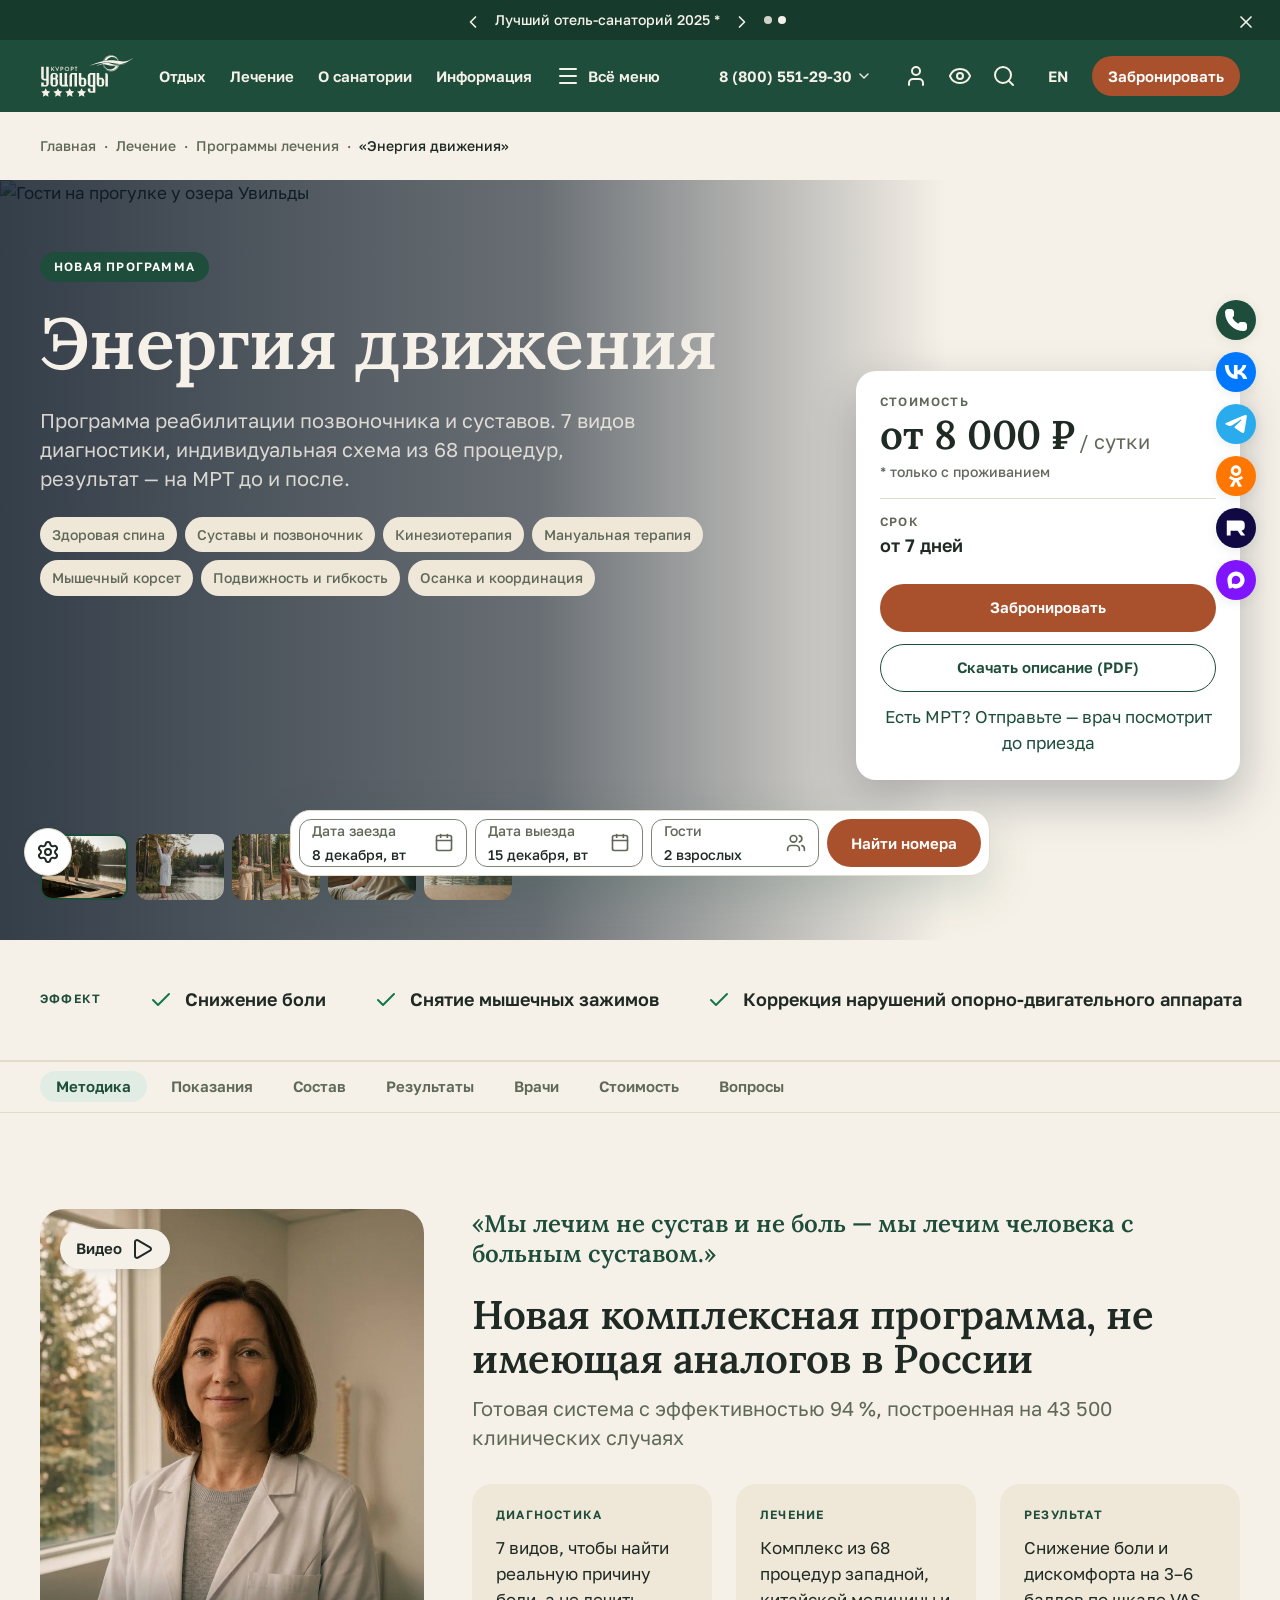
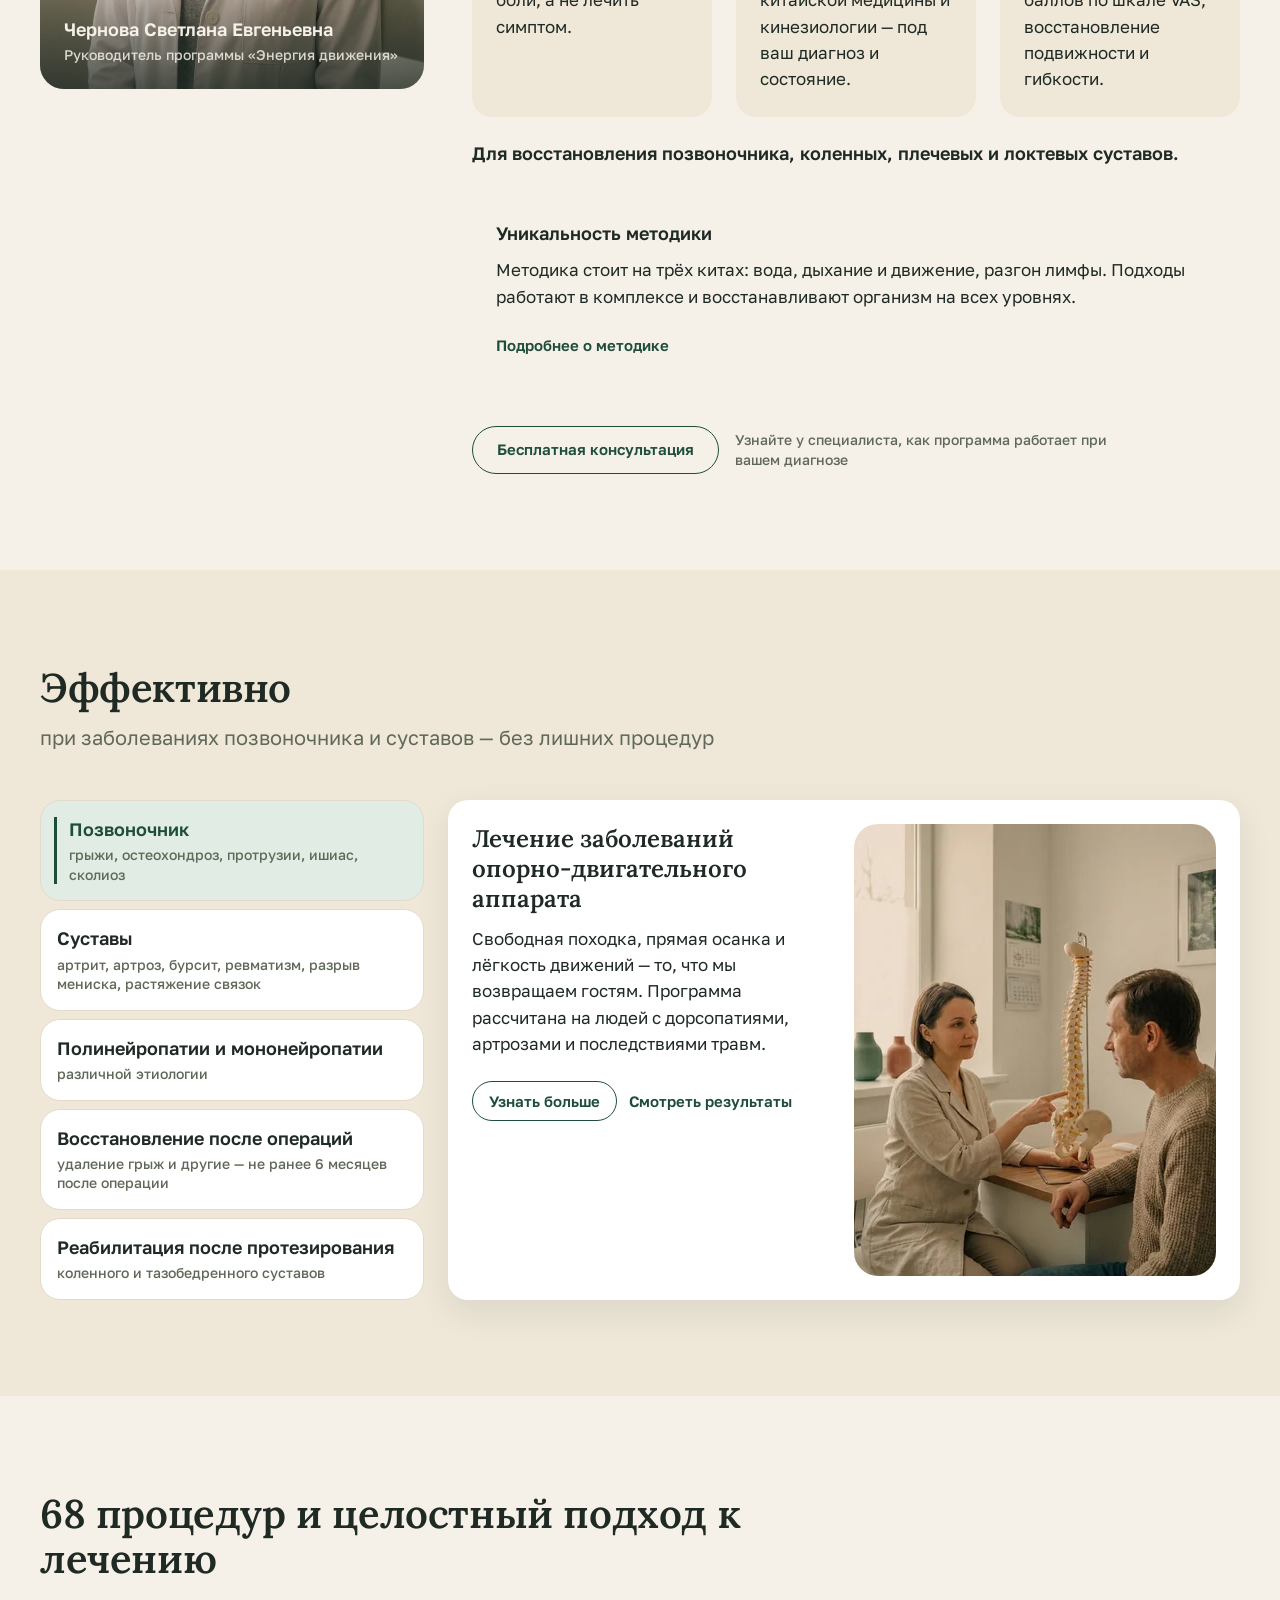
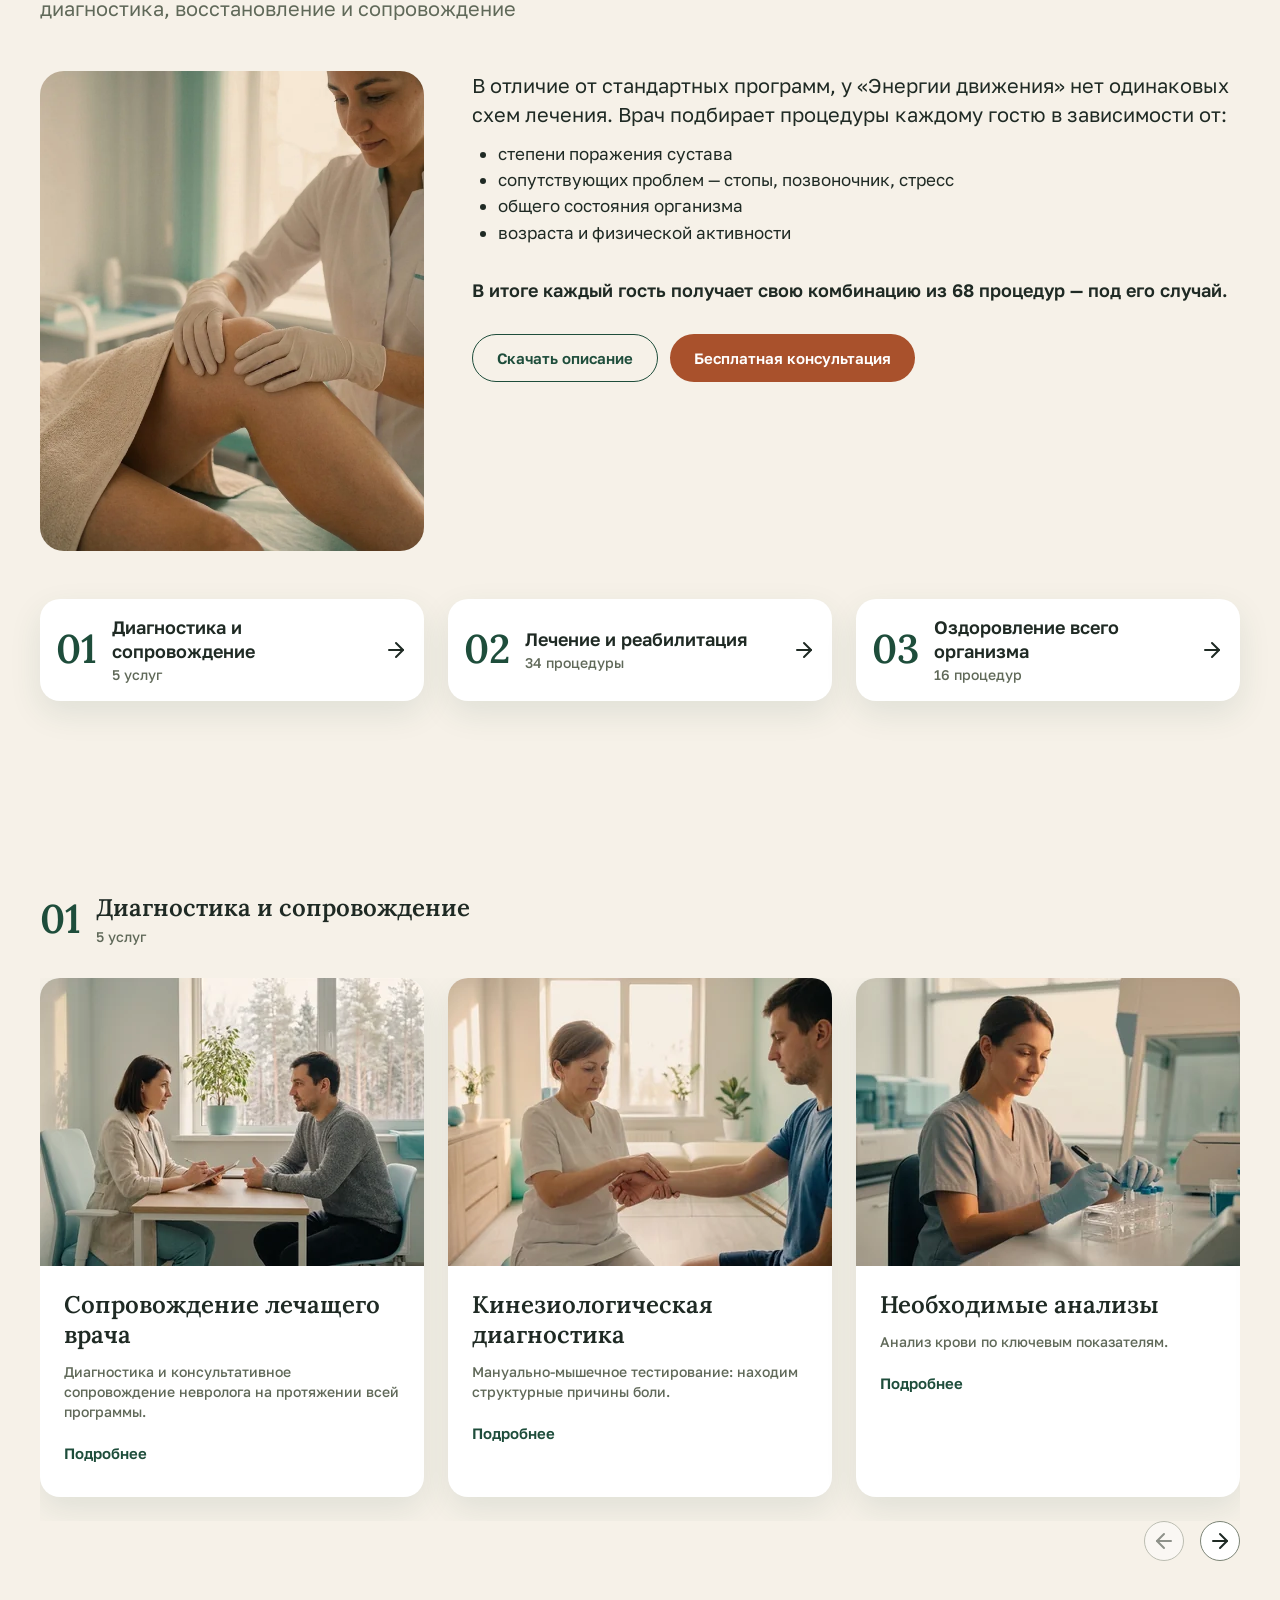
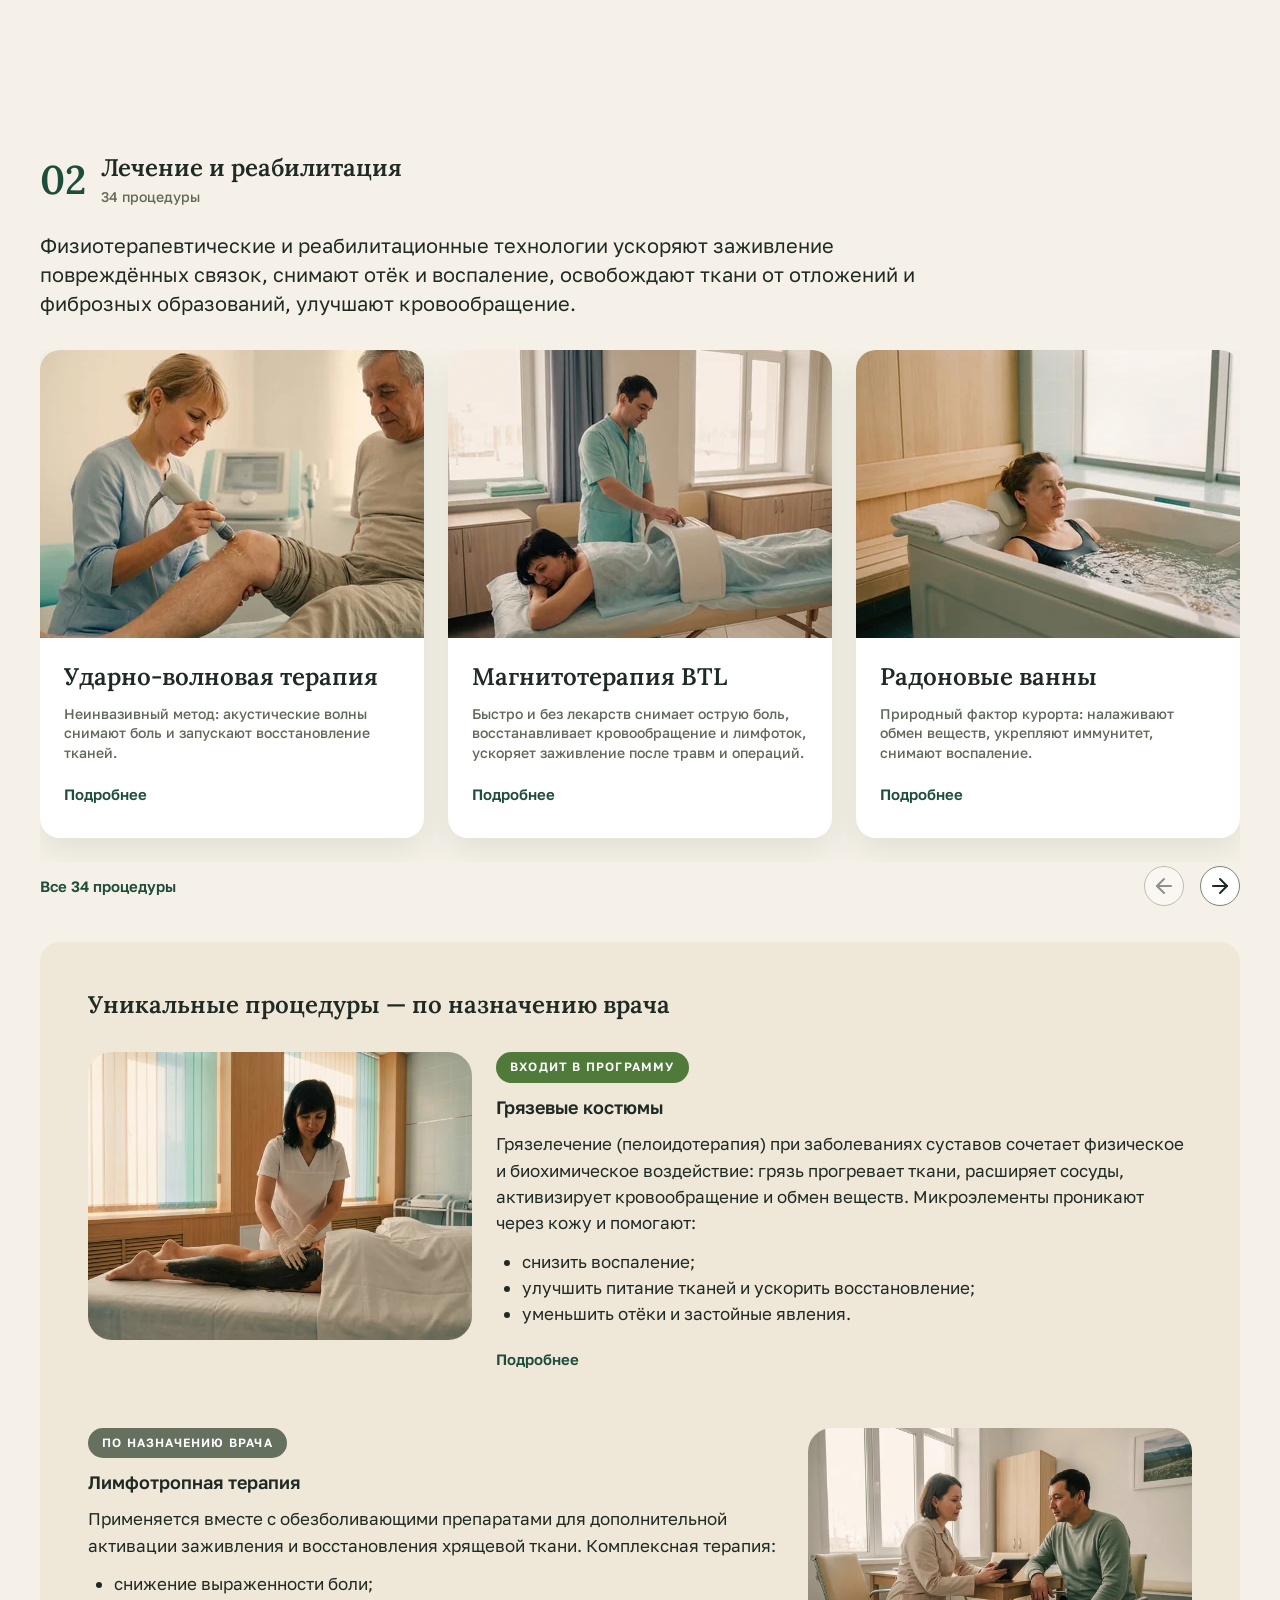
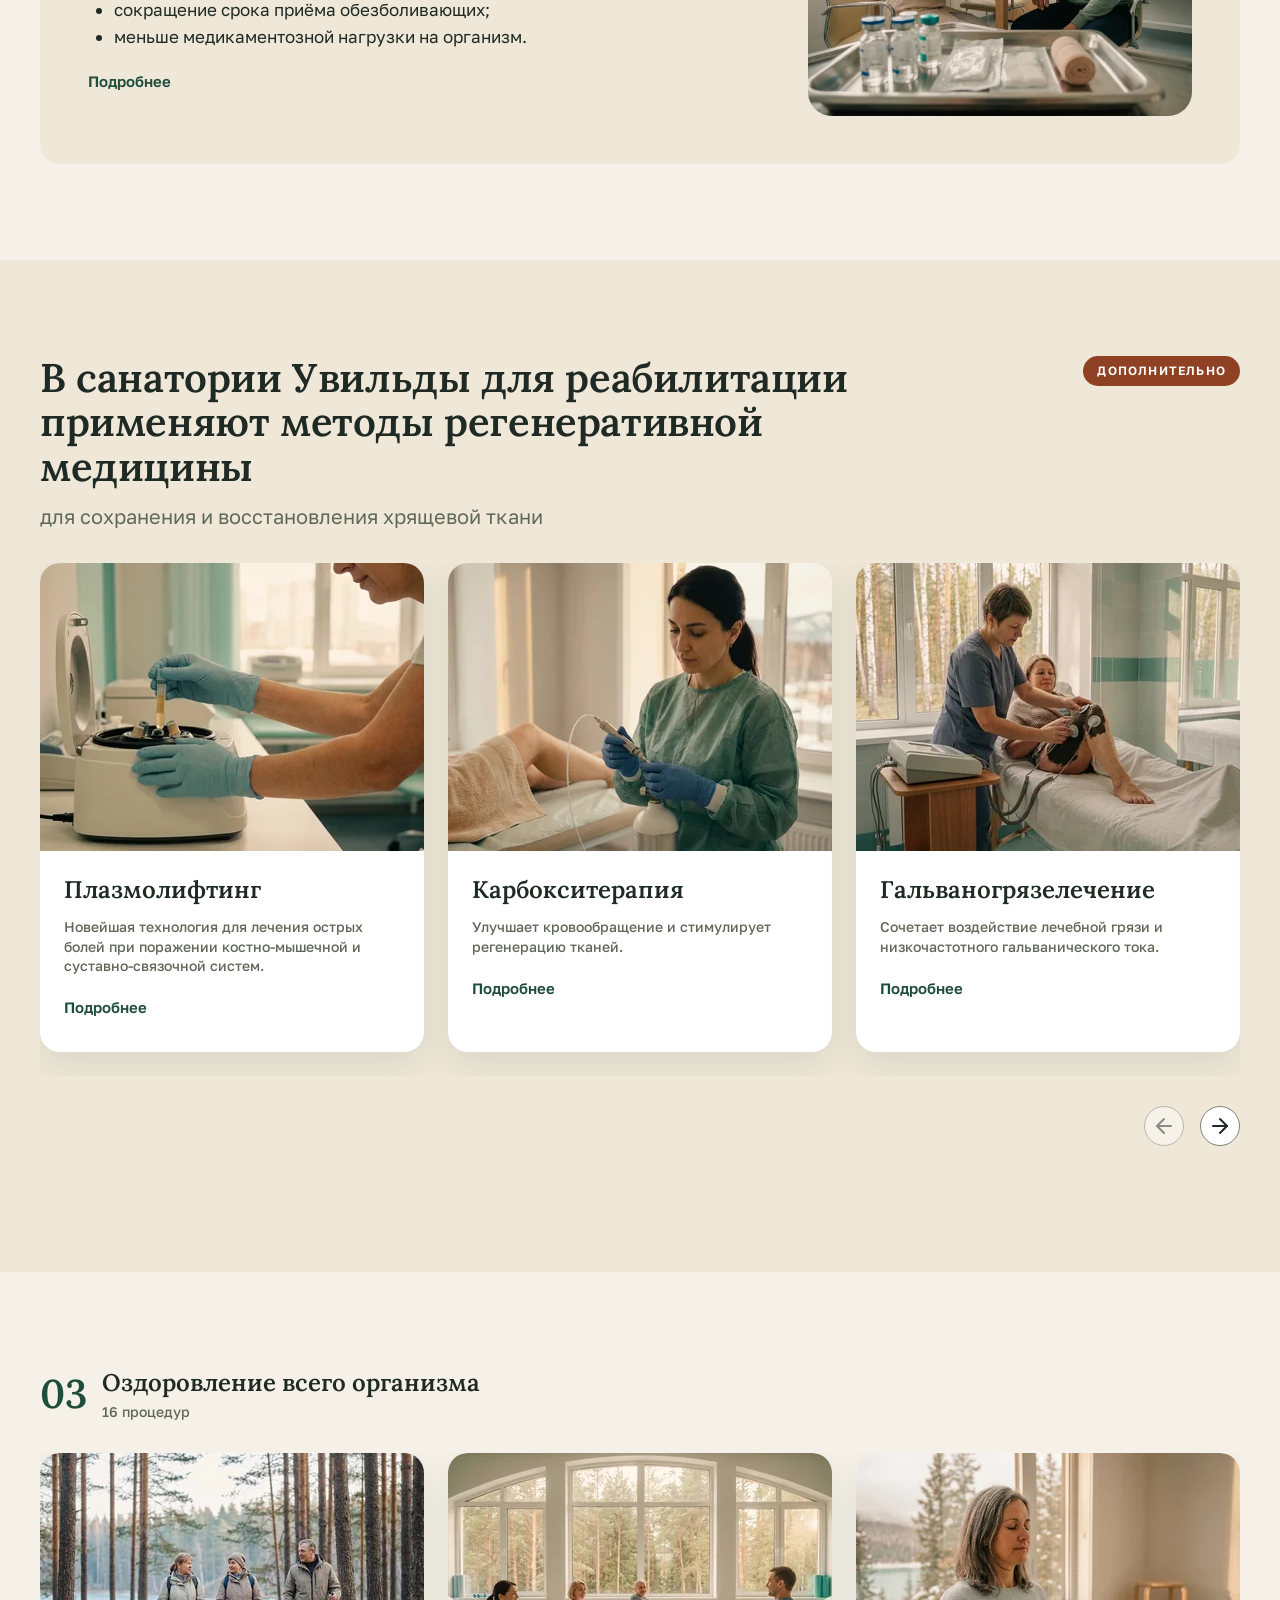
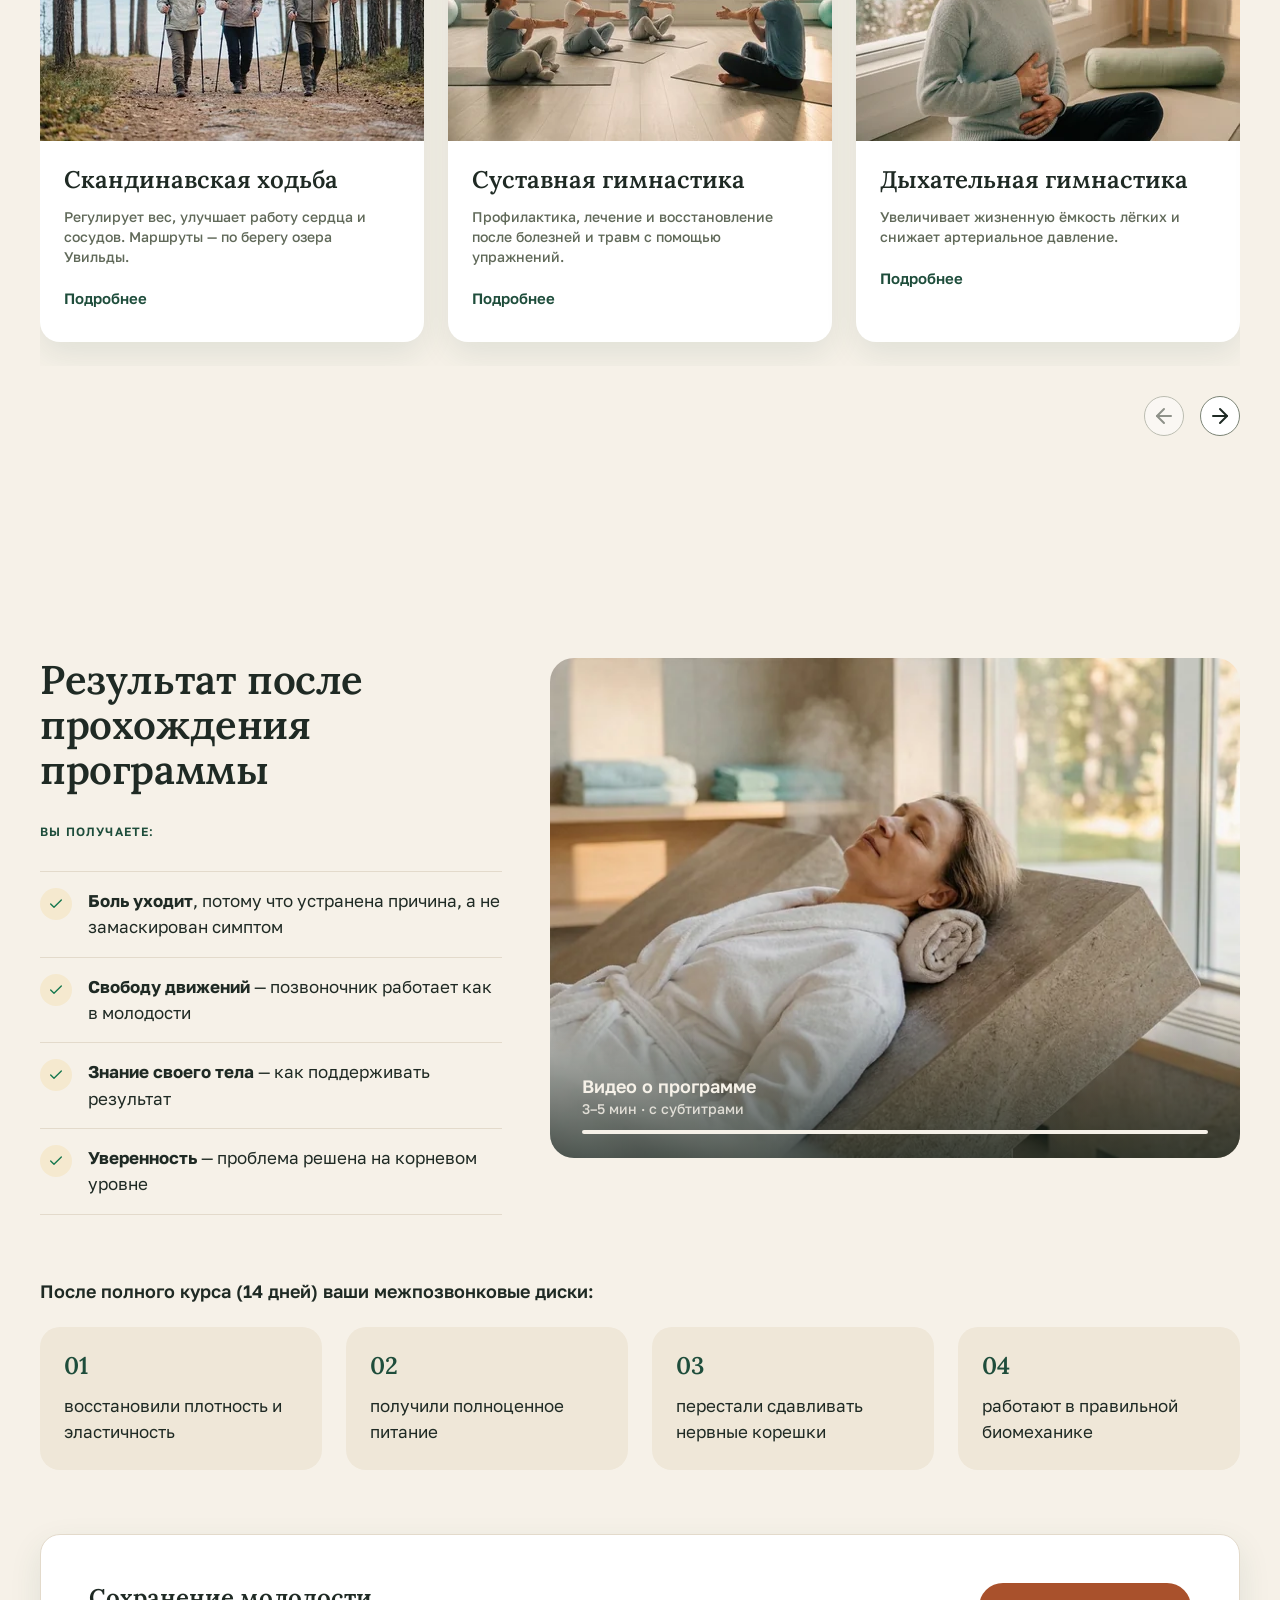
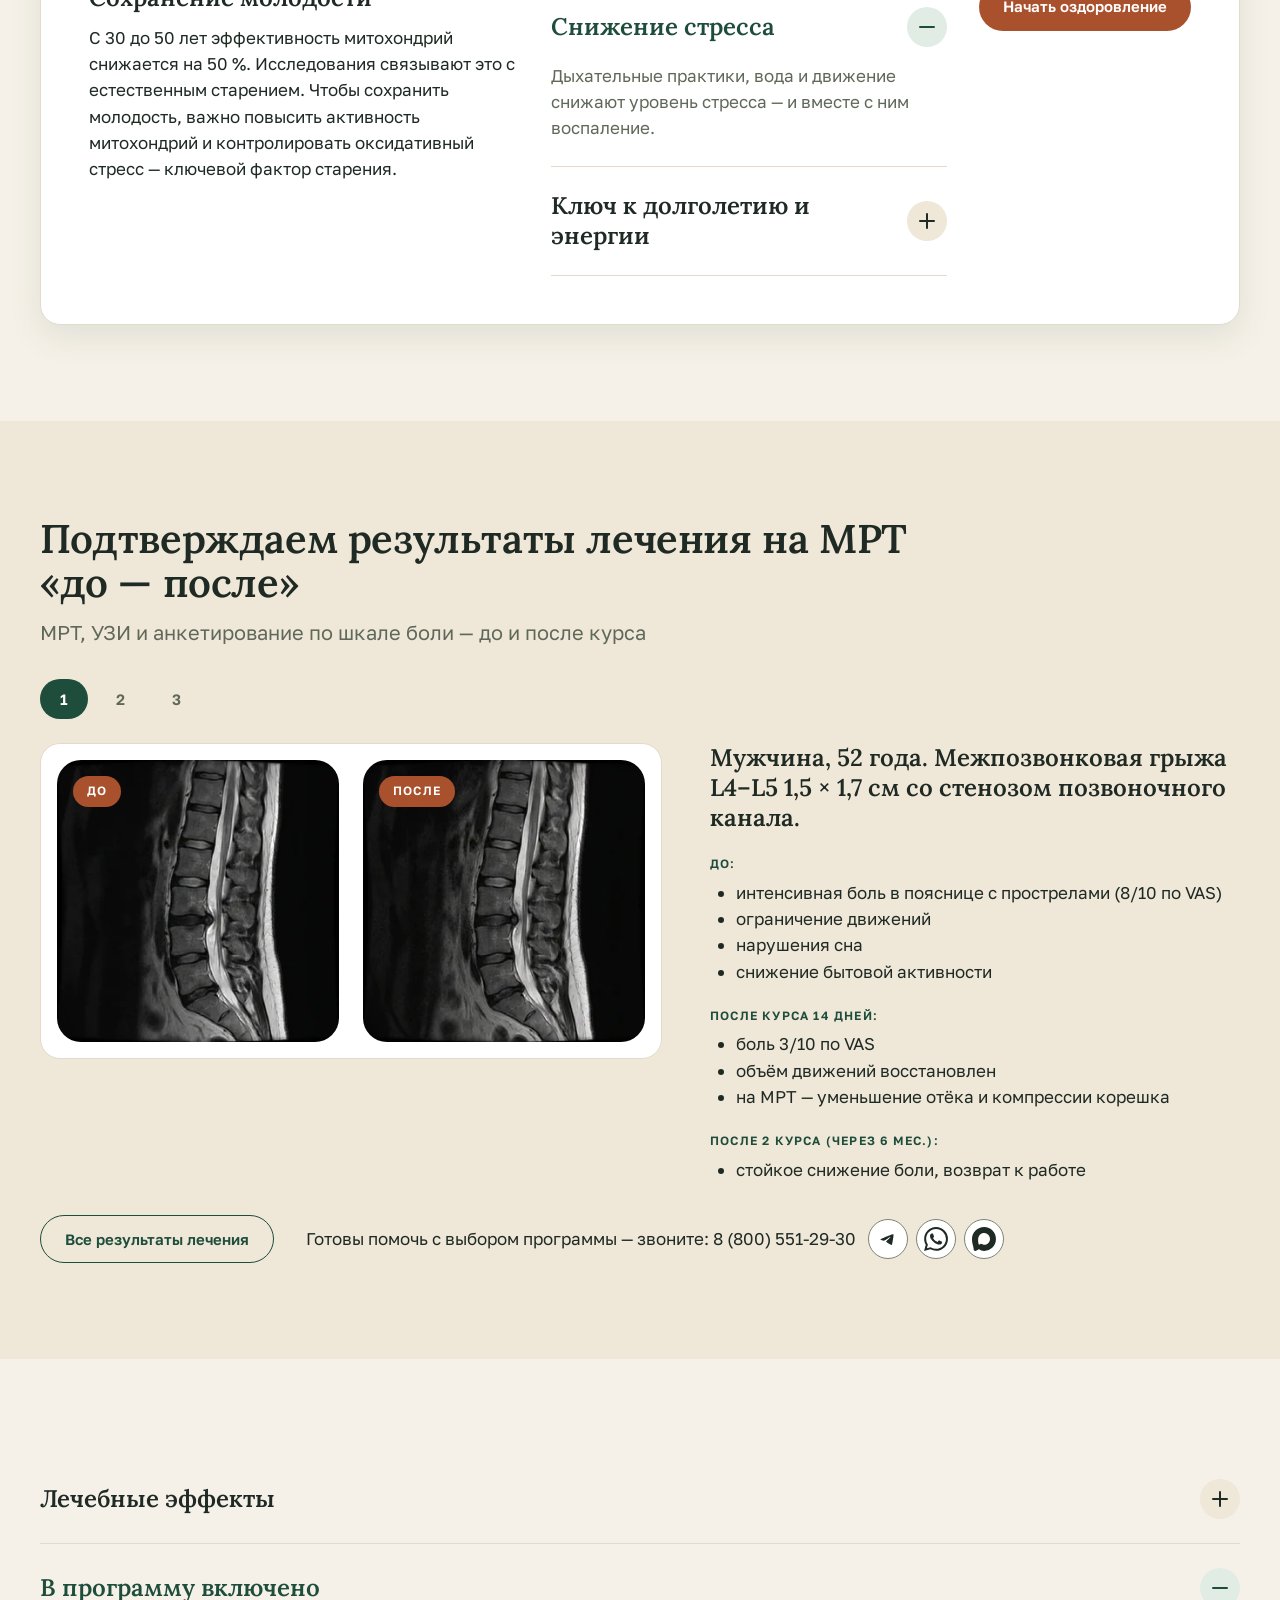
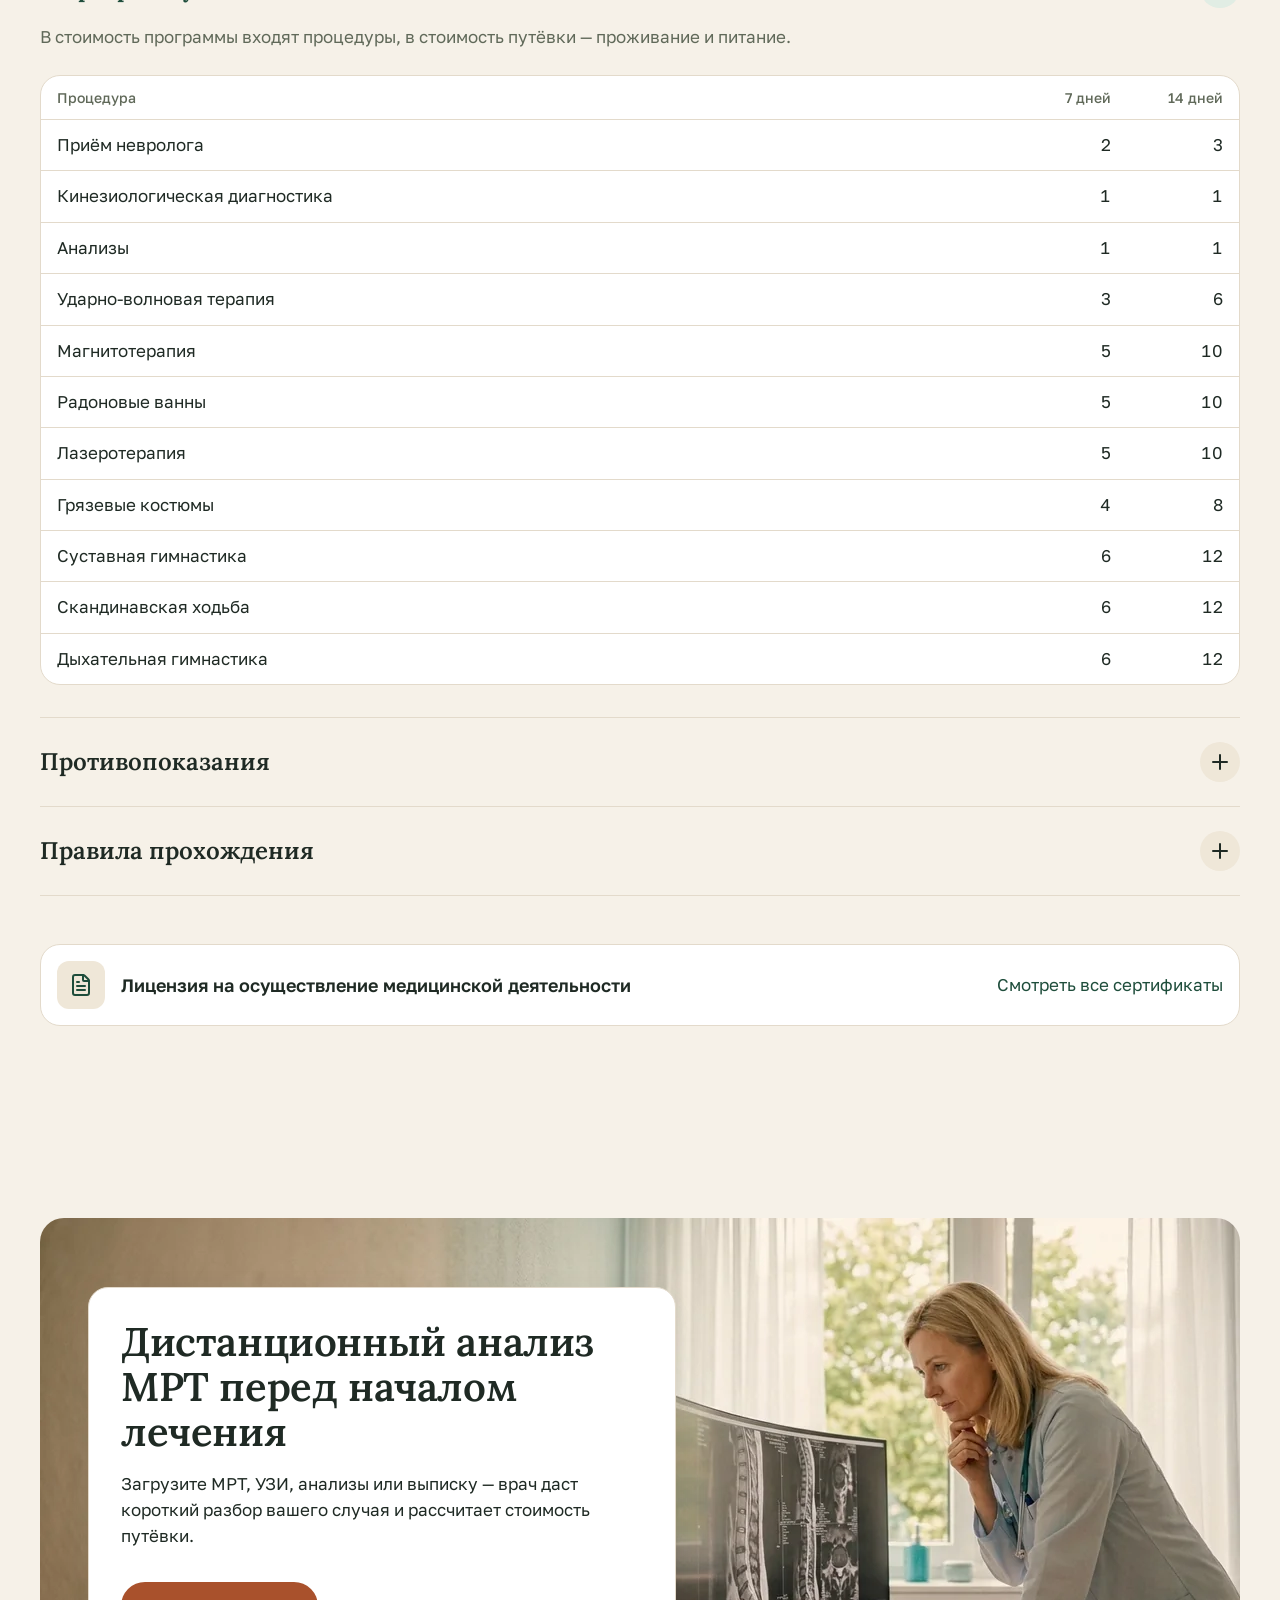
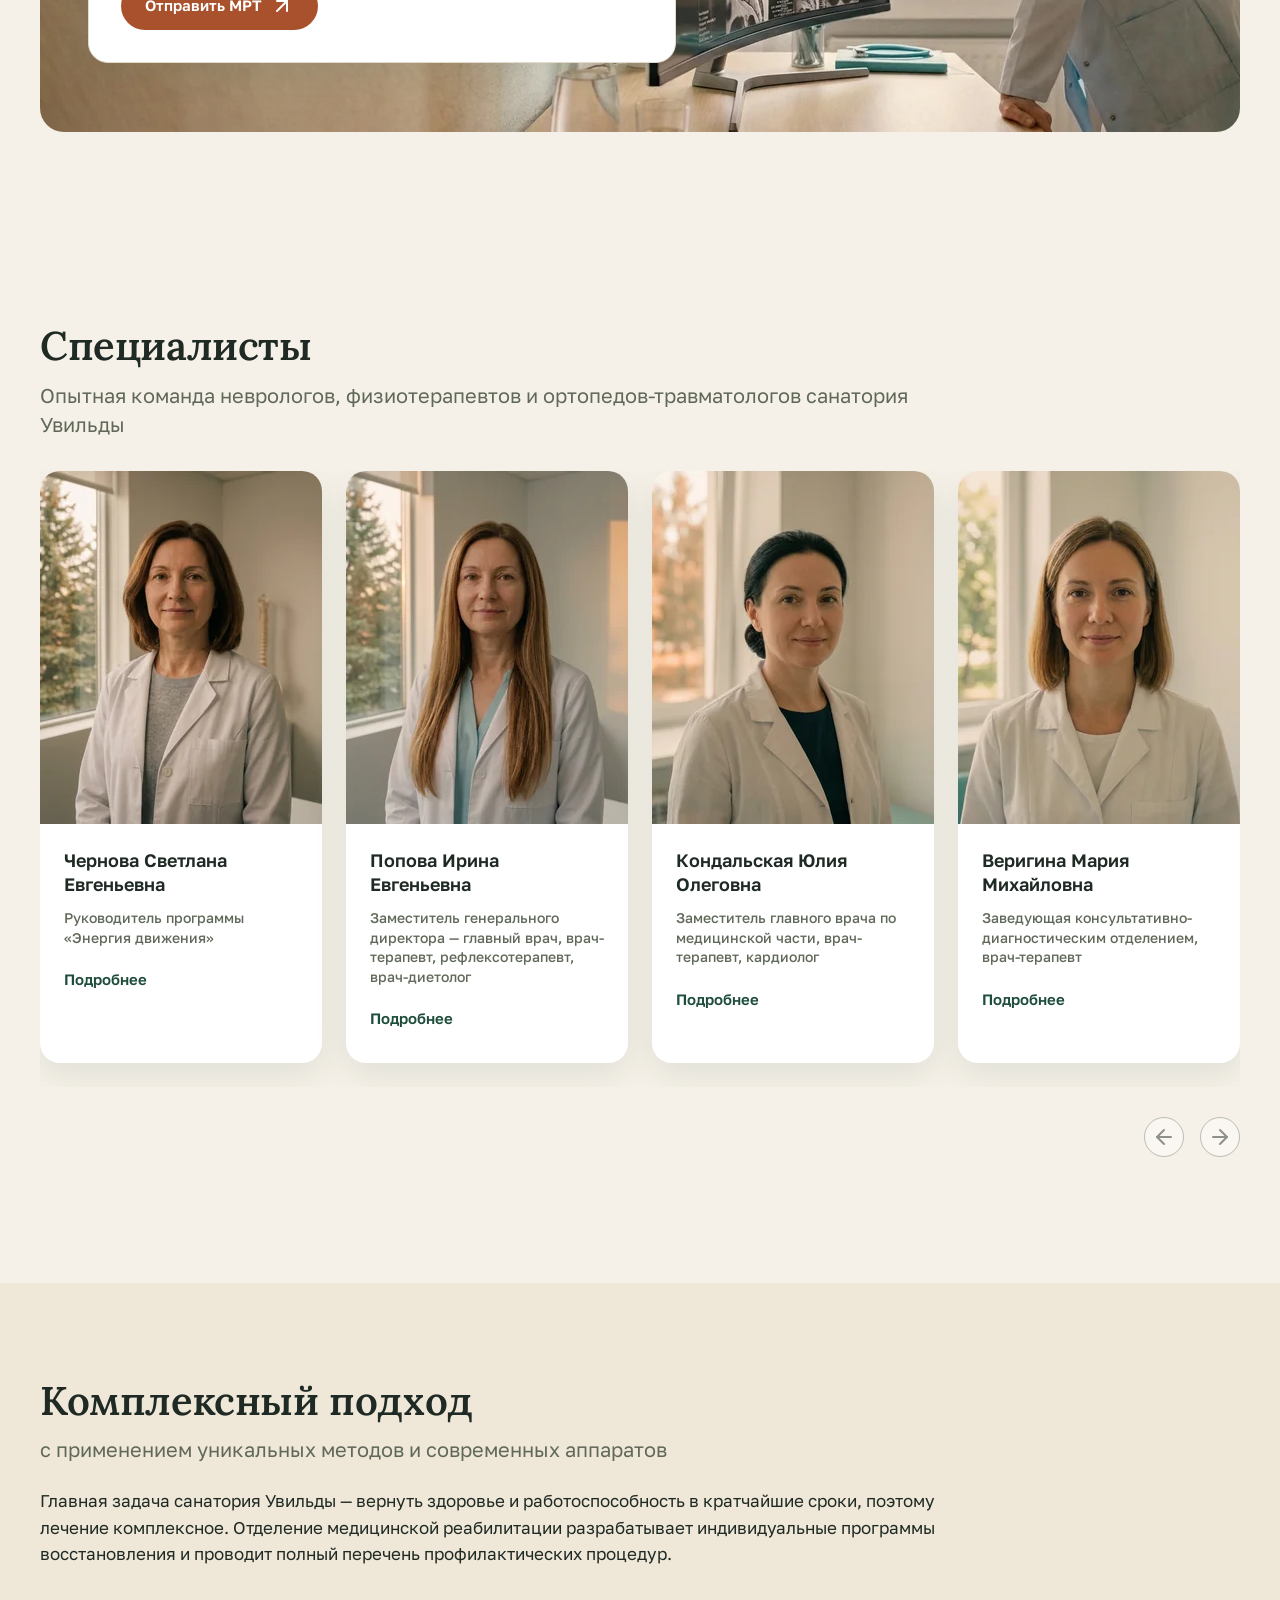
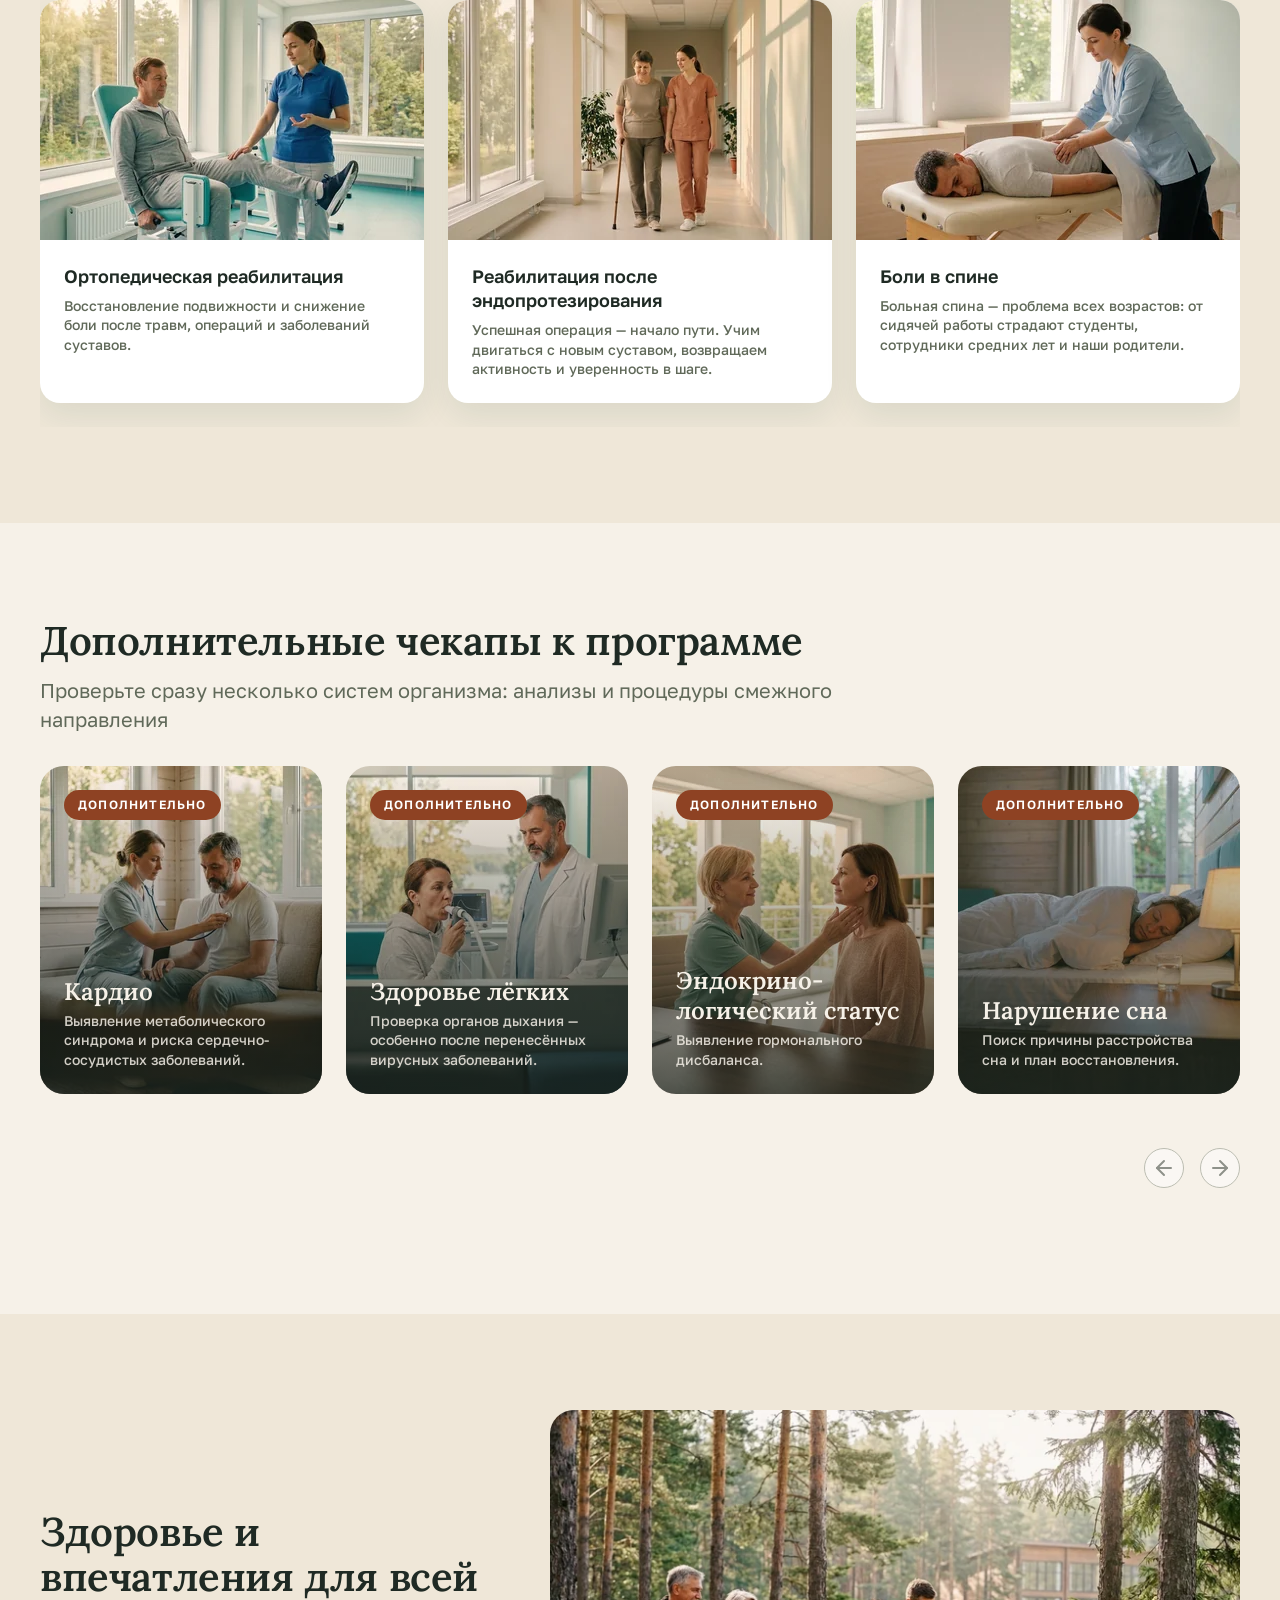
==== commit 4fb0c0d9: "refactor: 9 текстовых стилей — Caption → Small, Number → H2, Quote → H3 По ui-kit (решение Евгения 2" ====
--- a/b/index.html
+++ b/b/index.html
@@ -259,7 +259,7 @@
             <div class="hero__price-top">
             <span class="label text-overline">Стоимость</span>
             <p class="hero__price-value"><span class="amount text-h2">от 8 000 ₽</span> <span class="period text-lead">/ сутки</span></p>
-            <span class="hero__price-note text-caption">* только с проживанием</span>
+            <span class="hero__price-note text-small">* только с проживанием</span>
             </div>
             <div class="hero__price-term">
             <span class="label text-overline">Срок</span>
@@ -306,7 +306,7 @@
           <div class="hero__price-top">
           <span class="label text-overline">Стоимость</span>
           <p class="hero__price-value"><span class="amount text-h2">от 8 000 ₽</span> <span class="period text-lead">/ сутки</span></p>
-          <span class="hero__price-note text-caption">* только с проживанием</span>
+          <span class="hero__price-note text-small">* только с проживанием</span>
           </div>
           <div class="hero-v2__term">
             <span class="label text-overline">Срок</span>
@@ -428,7 +428,7 @@
             <div class="hero__price-top">
               <span class="label text-overline">Стоимость</span>
               <p class="hero__price-value"><span class="amount text-h2">от 8 000 ₽</span> <span class="period text-lead">/ сутки</span></p>
-              <span class="hero__price-note text-caption">* только с проживанием</span>
+              <span class="hero__price-note text-small">* только с проживанием</span>
             </div>
             <div class="hero__price-term">
               <span class="label text-overline">Срок</span>
@@ -489,7 +489,7 @@
       </div>
       <div class="b3__text">
         <div class="b3__intro">
-          <p class="b3__quote text-quote">«Мы лечим не сустав и не боль — мы лечим человека с больным суставом.»</p>
+          <p class="b3__quote text-h3">«Мы лечим не сустав и не боль — мы лечим человека с больным суставом.»</p>
           <div class="b3__heading">
             <h2 class="text-h2">Новая комплексная программа, не имеющая аналогов в России</h2>
             <p class="lead text-lead">Готовая система с эффективностью 94&nbsp;%, построенная на 43&nbsp;500 клинических случаях</p>
@@ -644,17 +644,17 @@
       </div>
       <div class="b5__stages">
         <a href="#block-6" class="stage-card card">
-          <span class="stage-card__num text-number">01</span>
+          <span class="stage-card__num text-h2">01</span>
           <span class="stage-card__content"><span class="title text-h4">Диагностика и сопровождение</span><span class="meta text-small">5 услуг</span></span>
           <svg class="icon" width="24" height="24"><use href="#icon-arrow-right"></use></svg>
         </a>
         <a href="#block-7" class="stage-card card">
-          <span class="stage-card__num text-number">02</span>
+          <span class="stage-card__num text-h2">02</span>
           <span class="stage-card__content"><span class="title text-h4">Лечение и реабилитация</span><span class="meta text-small">34 процедуры</span></span>
           <svg class="icon" width="24" height="24"><use href="#icon-arrow-right"></use></svg>
         </a>
         <a href="#block-8" class="stage-card card">
-          <span class="stage-card__num text-number">03</span>
+          <span class="stage-card__num text-h2">03</span>
           <span class="stage-card__content"><span class="title text-h4">Оздоровление всего организма</span><span class="meta text-small">16 процедур</span></span>
           <svg class="icon" width="24" height="24"><use href="#icon-arrow-right"></use></svg>
         </a>
@@ -666,7 +666,7 @@
   <section class="container" id="block-6" style="padding-block: var(--space-section);">
     <div style="display:flex; flex-direction:column; gap: var(--space-32);">
       <div class="stage-block__head">
-        <span class="stage-block__num text-number">01</span>
+        <span class="stage-block__num text-h2">01</span>
         <div class="stage-block__title-wrap">
           <span class="title text-h3">Диагностика и сопровождение</span>
           <span class="meta text-small">5 услуг</span>
@@ -731,7 +731,7 @@
     <div style="display:flex; flex-direction:column; gap: var(--space-32);">
       <div style="display:flex; flex-direction:column; gap: var(--space-24);">
         <div class="stage-block__head">
-          <span class="stage-block__num text-number">02</span>
+          <span class="stage-block__num text-h2">02</span>
           <div class="stage-block__title-wrap">
             <span class="title text-h3">Лечение и реабилитация</span>
             <span class="meta text-small">34 процедуры</span>
@@ -879,7 +879,7 @@
   <section class="container" id="block-8" style="padding-block: var(--space-section);">
     <div style="display:flex; flex-direction:column; gap: var(--space-32);">
       <div class="stage-block__head">
-        <span class="stage-block__num text-number">03</span>
+        <span class="stage-block__num text-h2">03</span>
         <div class="stage-block__title-wrap">
           <span class="title text-h3">Оздоровление всего организма</span>
           <span class="meta text-small">16 процедур</span>
@@ -1627,9 +1627,9 @@
           <p class="text-lead" style="margin-top: var(--space-16);">Мы придерживаемся принципа <strong style="color: var(--color-heading-accent);">«только необходимое»</strong>: каждое обследование и исследование — по показаниям, исходя из сути проблемы, без избыточных назначений.</p>
         </div>
         <div class="b24__facts">
-          <div class="fact"><span class="fact__num text-number">7</span><span class="fact__label text-small">видов диагностики</span></div>
-          <div class="fact"><span class="fact__num text-number">68</span><span class="fact__label text-small">процедур в индивидуальной схеме</span></div>
-          <div class="fact"><span class="fact__num text-number">3</span><span class="fact__label text-small">этапа лечения</span></div>
+          <div class="fact"><span class="fact__num text-h2">7</span><span class="fact__label text-small">видов диагностики</span></div>
+          <div class="fact"><span class="fact__num text-h2">68</span><span class="fact__label text-small">процедур в индивидуальной схеме</span></div>
+          <div class="fact"><span class="fact__num text-h2">3</span><span class="fact__label text-small">этапа лечения</span></div>
         </div>
         <div style="display:flex; flex-direction:column; gap: var(--space-16);">
           <p class="text-body">Диагностика занимает первые дни заезда: осмотр невролога, кинезиологическое тестирование, анализы, функциональные пробы. По результатам врач составляет схему и объясняет, что и зачем назначено.</p>
@@ -1706,7 +1706,7 @@
       <div class="award-feature card">
         <span class="award-feature__emblem"><img src="../assets/logo/rha-2025.png" alt="Russian Hospitality Awards" width="88" height="88" loading="lazy"></span>
         <div class="award-feature__text">
-          <p class="award-feature__year text-number">2025</p>
+          <p class="award-feature__year text-h2">2025</p>
           <p class="award-feature__title text-h3">Russian Hospitality Awards</p>
           <p class="award-feature__note text-body">лучший отель-санаторий</p>
         </div>
@@ -1773,7 +1773,7 @@
           <div class="review-card card">
             <div class="review-card__head">
               <span class="review-card__avatar"><svg class="icon" width="20" height="20"><use href="#icon-user"></use></svg></span>
-              <span class="review-card__who"><span class="name text-h4">Галина Ковалёва</span><span class="date text-caption">14 августа 2026</span></span>
+              <span class="review-card__who"><span class="name text-h4">Галина Ковалёва</span><span class="date text-small">14 августа 2026</span></span>
             </div>
             <span class="rating"><svg class="icon icon--fill" width="16" height="16" style="color:var(--color-rating);"><use href="#icon-star"></use></svg><svg class="icon icon--fill" width="16" height="16" style="color:var(--color-rating);"><use href="#icon-star"></use></svg><svg class="icon icon--fill" width="16" height="16" style="color:var(--color-rating);"><use href="#icon-star"></use></svg><svg class="icon icon--fill" width="16" height="16" style="color:var(--color-rating);"><use href="#icon-star"></use></svg><svg class="icon icon--fill" width="16" height="16" style="color:var(--color-rating);"><use href="#icon-star"></use></svg></span>
             <p class="review-card__text text-body">За месяц терапии состояние значительно улучшилось, боль практически ушла. Оставила трость, сняла ортез.</p>
@@ -1782,7 +1782,7 @@
           <div class="review-card card">
             <div class="review-card__head">
               <span class="review-card__avatar"><svg class="icon" width="20" height="20"><use href="#icon-user"></use></svg></span>
-              <span class="review-card__who"><span class="name text-h4">Андрей Мельников</span><span class="date text-caption">2 июля 2026</span></span>
+              <span class="review-card__who"><span class="name text-h4">Андрей Мельников</span><span class="date text-small">2 июля 2026</span></span>
             </div>
             <span class="rating"><svg class="icon icon--fill" width="16" height="16" style="color:var(--color-rating);"><use href="#icon-star"></use></svg><svg class="icon icon--fill" width="16" height="16" style="color:var(--color-rating);"><use href="#icon-star"></use></svg><svg class="icon icon--fill" width="16" height="16" style="color:var(--color-rating);"><use href="#icon-star"></use></svg><svg class="icon icon--fill" width="16" height="16" style="color:var(--color-rating);"><use href="#icon-star"></use></svg><svg class="icon icon--fill" width="16" height="16" style="color:var(--color-rating);"><use href="#icon-star"></use></svg></span>
             <p class="review-card__text text-body">Приехал с грыжей, не мог долго сидеть за рулём. Через две недели сам доехал домой без обезболивающих. Спасибо врачу за план упражнений.</p>
@@ -1791,7 +1791,7 @@
           <div class="review-card card">
             <div class="review-card__head">
               <span class="review-card__avatar"><svg class="icon" width="20" height="20"><use href="#icon-user"></use></svg></span>
-              <span class="review-card__who"><span class="name text-h4">Ольга Сафронова</span><span class="date text-caption">19 мая 2026</span></span>
+              <span class="review-card__who"><span class="name text-h4">Ольга Сафронова</span><span class="date text-small">19 мая 2026</span></span>
             </div>
             <span class="rating"><svg class="icon icon--fill" width="16" height="16" style="color:var(--color-rating);"><use href="#icon-star"></use></svg><svg class="icon icon--fill" width="16" height="16" style="color:var(--color-rating);"><use href="#icon-star"></use></svg><svg class="icon icon--fill" width="16" height="16" style="color:var(--color-rating);"><use href="#icon-star"></use></svg><svg class="icon icon--fill" width="16" height="16" style="color:var(--color-rating);"><use href="#icon-star"></use></svg><svg class="icon icon--fill" width="16" height="16" style="color:var(--color-rating);"><use href="#icon-star"></use></svg></span>
             <p class="review-card__text text-body">Второй раз приезжаю с артрозом коленей. Колени перестали отекать, по лестнице спускаюсь без перил. Врачи объясняют каждое назначение.</p>
@@ -1869,7 +1869,7 @@
           <h3 class="text-h4">Заказать консультацию</h3>
           <div class="field"><input class="field__control" type="text" placeholder="Имя" name="name"></div>
           <div class="field"><input class="field__control" type="tel" placeholder="+7 (000) 000-00-00" name="phone"></div>
-          <label class="checkbox-row text-caption">
+          <label class="checkbox-row text-small">
             <input type="checkbox" name="consent" required>
             <span class="checkbox-row__box"><svg class="icon" width="16" height="16"><use href="#icon-check"></use></svg></span>
             <span class="checkbox-row__label">Я даю <a href="#" class="link--text">согласие на обработку моих персональных данных</a> и ознакомлен с <a href="#" class="link--text">политикой конфиденциальности</a></span>
@@ -1916,7 +1916,7 @@
               <div class="article-card__body">
                 <span class="title text-h4">Врач-вертебролог: кто это и что лечит простыми словами</span>
                 <span class="text text-small">Вертебролог специализируется на диагностике и лечении заболеваний позвоночника.</span>
-                <span class="date text-caption">12 сентября 2026</span>
+                <span class="date text-small">12 сентября 2026</span>
               </div>
             </div>
             <div class="article-card card card--hover">
@@ -1924,7 +1924,7 @@
               <div class="article-card__body">
                 <span class="title text-h4">Можно ли вправить грыжу позвоночника руками?</span>
                 <span class="text text-small">Нет. Межпозвонковую грыжу нельзя вправить массажем, мануальной терапией или остеопатией.</span>
-                <span class="date text-caption">3 сентября 2026</span>
+                <span class="date text-small">3 сентября 2026</span>
               </div>
             </div>
             <div class="article-card card card--hover">
@@ -1932,7 +1932,7 @@
               <div class="article-card__body">
                 <span class="title text-h4">Радоновые ванны: как работают и кому подходят</span>
                 <span class="text text-small">Природный фактор курорта Увильды: показания, курс и ограничения.</span>
-                <span class="date text-caption">21 августа 2026</span>
+                <span class="date text-small">21 августа 2026</span>
               </div>
             </div>
           </div>
@@ -1956,7 +1956,7 @@
             <span class="b31__phone-icon"><svg class="icon" width="20" height="20"><use href="#icon-phone"></use></svg></span>
             <span class="text-h3">Свяжитесь с нами по телефону</span>
           </div>
-          <p class="b31__phone-number text-number">8 (800) 551-29-30</p>
+          <p class="b31__phone-number text-h2">8 (800) 551-29-30</p>
           <p class="b31__phone-hours text-small">Приём звонков с 9:00 до 19:00</p>
         </div>
         <form data-decorative-form style="display:flex; flex-direction:column; gap: var(--space-12);">
@@ -1964,7 +1964,7 @@
             <div class="field"><span class="field__label text-small">Номер телефона *</span><input class="field__control" type="tel" placeholder="+7 (000) 000-00-00" name="phone" required></div>
             <button type="submit" class="btn btn--primary" style="flex-shrink:0;">Заказать обратный звонок</button>
           </div>
-          <label class="checkbox-row text-caption">
+          <label class="checkbox-row text-small">
             <input type="checkbox" name="consent" required>
             <span class="checkbox-row__box"><svg class="icon" width="16" height="16"><use href="#icon-check"></use></svg></span>
             <span class="checkbox-row__label">Я даю <a href="#" class="link--text">согласие на обработку моих персональных данных</a> и ознакомлен с <a href="#" class="link--text">политикой конфиденциальности</a></span>
@@ -2011,7 +2011,7 @@
           <div class="field"><input class="field__control" type="email" placeholder="Ваш e-mail" name="email" required></div>
           <button type="submit" class="btn btn--primary" style="flex-shrink:0;">Подписаться</button>
         </div>
-        <label class="checkbox-row text-caption">
+        <label class="checkbox-row text-small">
           <input type="checkbox" name="consent" required>
           <span class="checkbox-row__box"><svg class="icon" width="16" height="16"><use href="#icon-check"></use></svg></span>
           <span class="checkbox-row__label">Я даю <a href="#" class="link--text">согласие на обработку моих персональных данных</a> и ознакомлен с <a href="#" class="link--text">политикой конфиденциальности</a></span>
@@ -2170,13 +2170,13 @@
       <div class="calendar__months" data-cal-months></div>
     </div>
     <div class="popover__foot">
-      <p class="calendar__hint text-caption">Программа — от 7 ночей</p>
+      <p class="calendar__hint text-small">Программа — от 7 ночей</p>
       <button class="link--text text-body calendar__reset" type="button" data-cal-reset>Сбросить даты</button>
     </div>
     <!-- Телефон: поле «Гости» в панели скрыто — переход к гостям из листа календаря -->
     <button class="booking-next" type="button" data-booking-to-guests>
       <span class="booking-next__text">
-        <span class="booking-next__label text-caption">Гости</span>
+        <span class="booking-next__label text-small">Гости</span>
         <span class="booking-next__value text-body" data-booking-guests-alt>2 взрослых</span>
       </span>
       <svg class="icon" width="24" height="24" aria-hidden="true"><use href="#icon-chevron-right"></use></svg>
@@ -2189,7 +2189,7 @@
       <button class="icon-btn icon-btn--light" type="button" aria-label="Закрыть" data-pop-close><svg class="icon" width="24" height="24"><use href="#icon-x"></use></svg></button>
     </div>
     <div class="guests-row">
-      <span class="guests-row__text"><span class="text-body">Взрослые</span><span class="text-caption">18 лет и старше</span></span>
+      <span class="guests-row__text"><span class="text-body">Взрослые</span><span class="text-small">18 лет и старше</span></span>
       <span class="stepper" data-stepper="adults" data-min="1" data-max="10">
         <button class="icon-btn icon-btn--light" type="button" aria-label="Меньше взрослых" data-step="-1"><svg class="icon" width="24" height="24"><use href="#icon-minus"></use></svg></button>
         <span class="stepper__value" aria-live="polite">2</span>
@@ -2198,7 +2198,7 @@
     </div>
     <hr class="popover__divider">
     <div class="guests-row">
-      <span class="guests-row__text"><span class="text-body">Дети</span><span class="text-caption">от 0 до 17 лет</span></span>
+      <span class="guests-row__text"><span class="text-body">Дети</span><span class="text-small">от 0 до 17 лет</span></span>
       <span class="stepper" data-stepper="children" data-min="0" data-max="6">
         <button class="icon-btn icon-btn--light" type="button" aria-label="Меньше детей" data-step="-1"><svg class="icon" width="24" height="24"><use href="#icon-minus"></use></svg></button>
         <span class="stepper__value" aria-live="polite">0</span>
@@ -2254,13 +2254,13 @@
     <input type="hidden" name="guests" data-summary-input="guests">
     <label class="field"><span class="field__label text-small">Имя</span><input class="field__control" type="text" name="name" placeholder="Как к вам обращаться" autocomplete="name"></label>
     <label class="field"><span class="field__label text-small">Телефон</span><input class="field__control" type="tel" name="phone" placeholder="+7 (___) ___-__-__" autocomplete="tel" required></label>
-    <label class="checkbox-row text-caption">
+    <label class="checkbox-row text-small">
       <input type="checkbox" name="consent" required>
       <span class="checkbox-row__box"><svg class="icon" width="16" height="16"><use href="#icon-check"></use></svg></span>
       <span class="checkbox-row__label">Я даю <a href="#" class="link--text">согласие на обработку моих персональных данных</a> и ознакомлен с <a href="#" class="link--text">политикой конфиденциальности</a></span>
     </label>
     <button type="submit" class="btn btn--primary btn--full">Отправить заявку</button>
-    <p class="modal__note text-caption">Перезвоним с 9:00 до 19:00</p>
+    <p class="modal__note text-small">Перезвоним с 9:00 до 19:00</p>
     <div class="form-sent" hidden>
       <span class="form-sent__icon"><svg class="icon" width="24" height="24"><use href="#icon-check"></use></svg></span>
       <h3 class="text-h3">Заявка отправлена</h3>
--- a/css/tokens.css
+++ b/css/tokens.css
@@ -140,7 +140,8 @@
   --font-size-lead: 20px;    --font-lh-lead: 1.45; --font-ls-lead: 0em;
   --font-size-body: 17px;    --font-lh-body: 1.55; --font-ls-body: 0em;
   --font-size-small: 14px;   --font-lh-small: 1.4; --font-ls-small: 0em;
-  --font-size-caption: 12px; --font-lh-caption: 1.4; --font-ls-caption: 0.02em;
+  /* Caption, Number, Quote из системы убраны (ui-kit 2026-10-15): Caption → Small, Number → H2, Quote → H3 */
+  --font-size-caption: var(--font-size-small); --font-lh-caption: var(--font-lh-small); --font-ls-caption: var(--font-ls-small);
   --font-size-overline: 12px; --font-lh-overline: 1.2; --font-ls-overline: 0.1em;
   --font-size-number: 48px;  --font-lh-number: 1.0; --font-ls-number: -0.01em;
   --font-size-button: 15px;  --font-lh-button: 1.0; --font-ls-button: 0em;
@@ -191,7 +192,7 @@
     --font-size-lead: 17px;
     --font-size-body: 16px;
     --font-size-small: 13px;
-    --font-size-caption: 12px;
+    --font-size-caption: var(--font-size-small);
     --font-size-overline: 12px;
     --font-size-number: 36px;
     --font-size-button: 15px;
--- a/css/base.css
+++ b/css/base.css
@@ -159,13 +159,6 @@
   letter-spacing: var(--font-ls-small);
 }
 
-.text-caption {
-  font-family: var(--font-body);
-  font-weight: var(--font-weight-medium);
-  font-size: var(--font-size-caption);
-  line-height: var(--font-lh-caption);
-  letter-spacing: var(--font-ls-caption);
-}
 
 .text-overline {
   font-family: var(--font-body);
@@ -176,14 +169,6 @@
   text-transform: uppercase;
 }
 
-.text-number {
-  font-family: var(--font-heading);
-  font-weight: var(--font-weight-heading-sub);
-  font-size: var(--font-size-number);
-  line-height: var(--font-lh-number);
-  letter-spacing: var(--font-ls-number);
-  font-variant-numeric: tabular-nums;
-}
 
 .text-button {
   font-family: var(--font-body);
@@ -193,14 +178,6 @@
   letter-spacing: var(--font-ls-button);
 }
 
-.text-quote {
-  font-family: var(--font-heading);
-  font-weight: var(--font-weight-quote);
-  font-style: var(--font-style-quote);
-  font-size: var(--font-size-quote);
-  line-height: var(--font-lh-quote);
-  letter-spacing: var(--font-ls-quote);
-}
 
 .tabular-nums {
   font-variant-numeric: tabular-nums;
--- a/css/components.css
+++ b/css/components.css
@@ -648,7 +648,7 @@
 .widget-field__content { display: flex; flex-direction: column; gap: 2px; flex: 1 0 0; overflow: hidden; }
 .widget-field__label {
   font-family: var(--font-body); font-weight: var(--font-weight-medium);
-  font-size: var(--font-size-caption); letter-spacing: 0.24px; color: var(--color-text-secondary);
+  font-size: var(--font-size-caption); color: var(--color-text-secondary);
 }
 .widget-field__value {
   font-family: var(--font-body); font-weight: var(--font-weight-medium);
@@ -749,7 +749,7 @@
 .guests-row { display: flex; align-items: center; justify-content: space-between; gap: var(--space-16); }
 .guests-row__text { display: flex; flex-direction: column; gap: 2px; }
 .guests-row__text .text-body { color: var(--color-text-primary); }
-.guests-row__text .text-caption { color: var(--color-text-secondary); }
+.guests-row__text .text-small { color: var(--color-text-secondary); }
 .stepper { display: flex; align-items: center; gap: var(--space-12); }
 .stepper__value { width: 24px; text-align: center; font-family: var(--font-body); font-weight: var(--font-weight-body); font-size: var(--font-size-body); color: var(--color-text-primary); font-variant-numeric: tabular-nums; }
 .stepper .icon-btn:disabled { opacity: var(--opacity-disabled); cursor: not-allowed; }
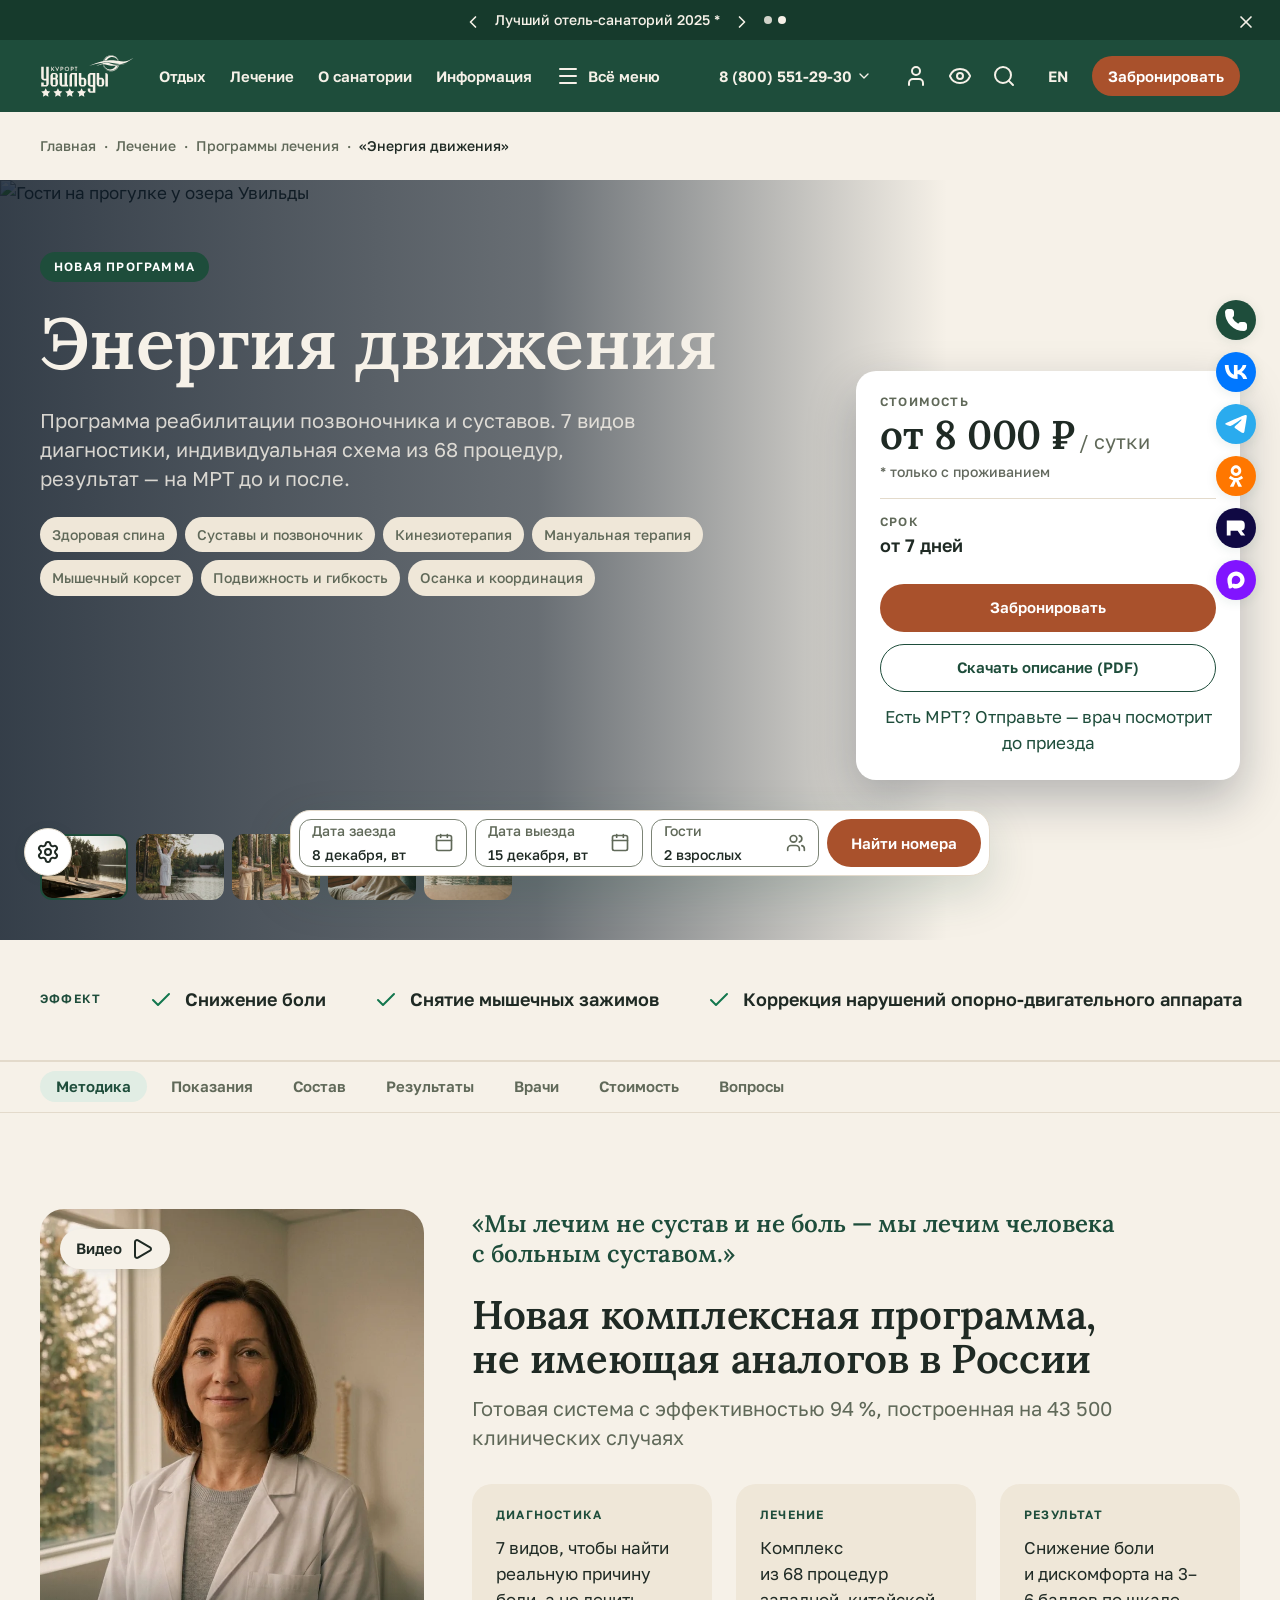
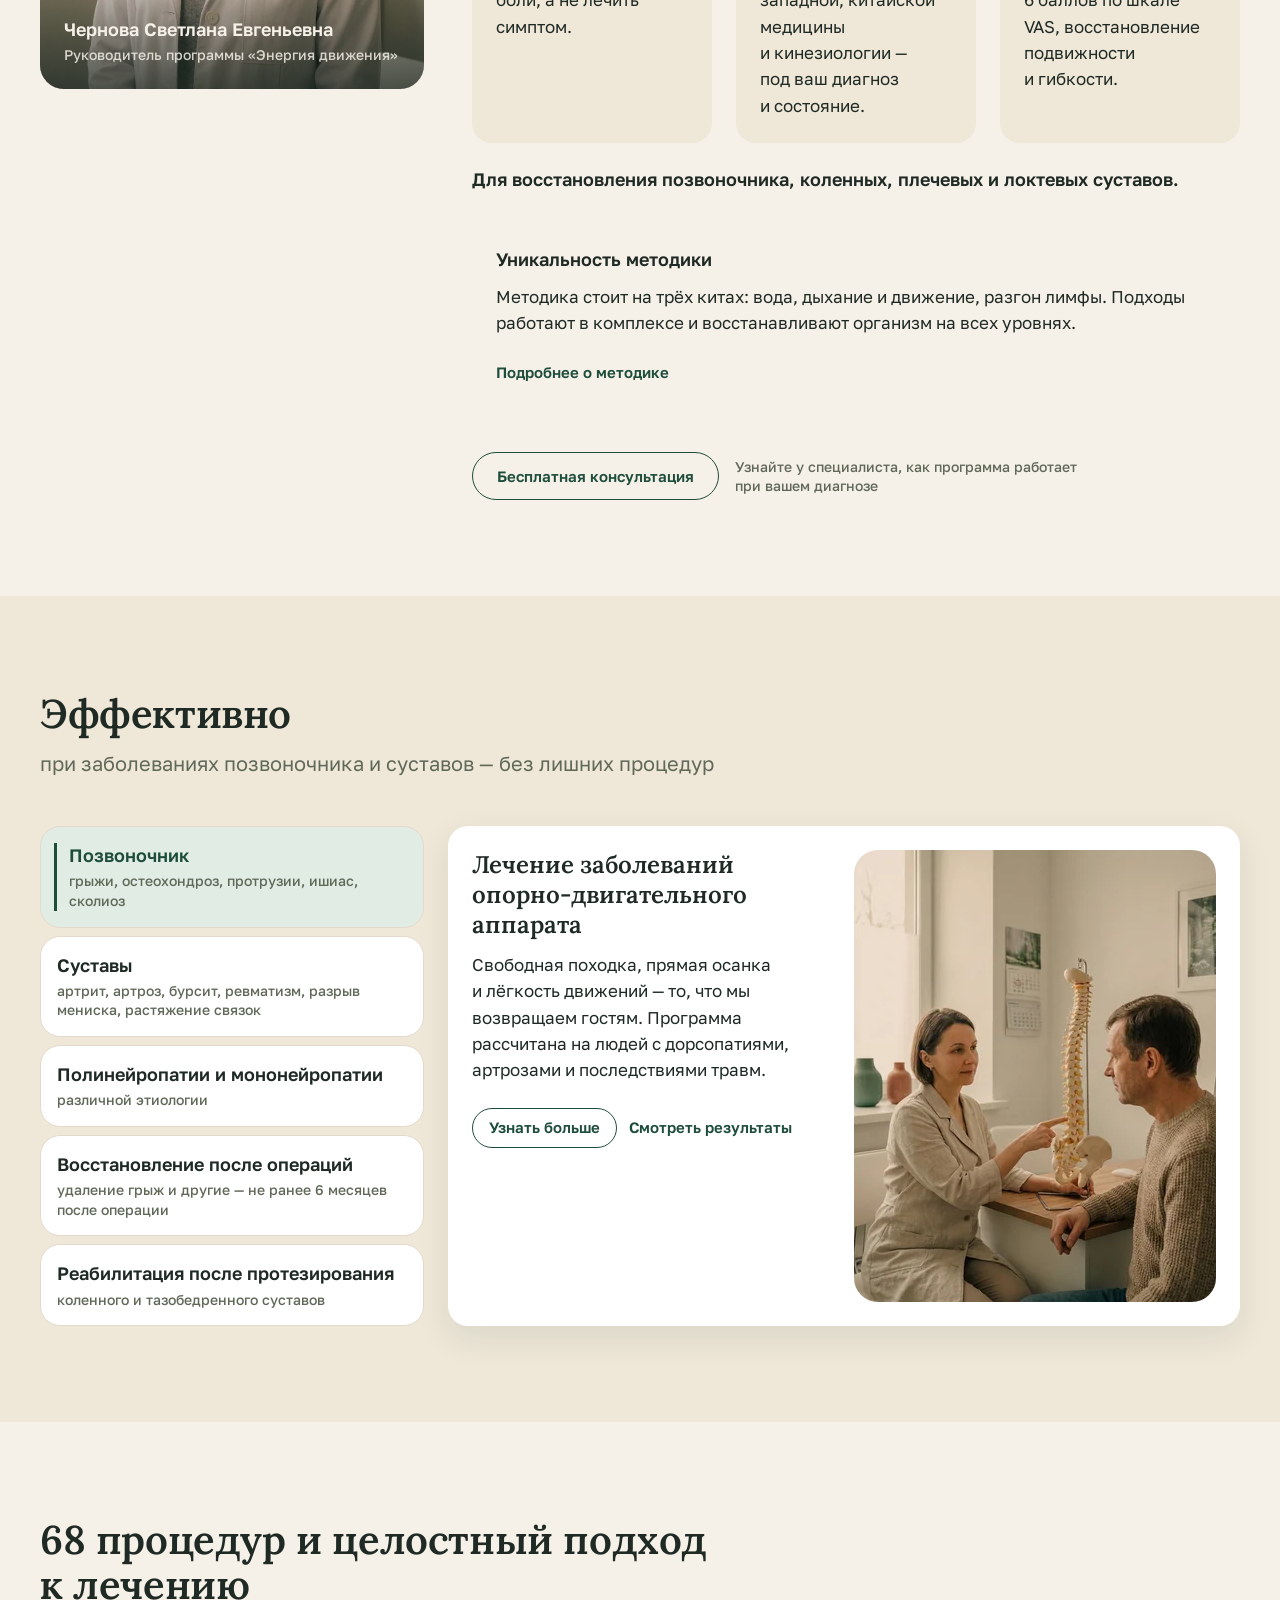
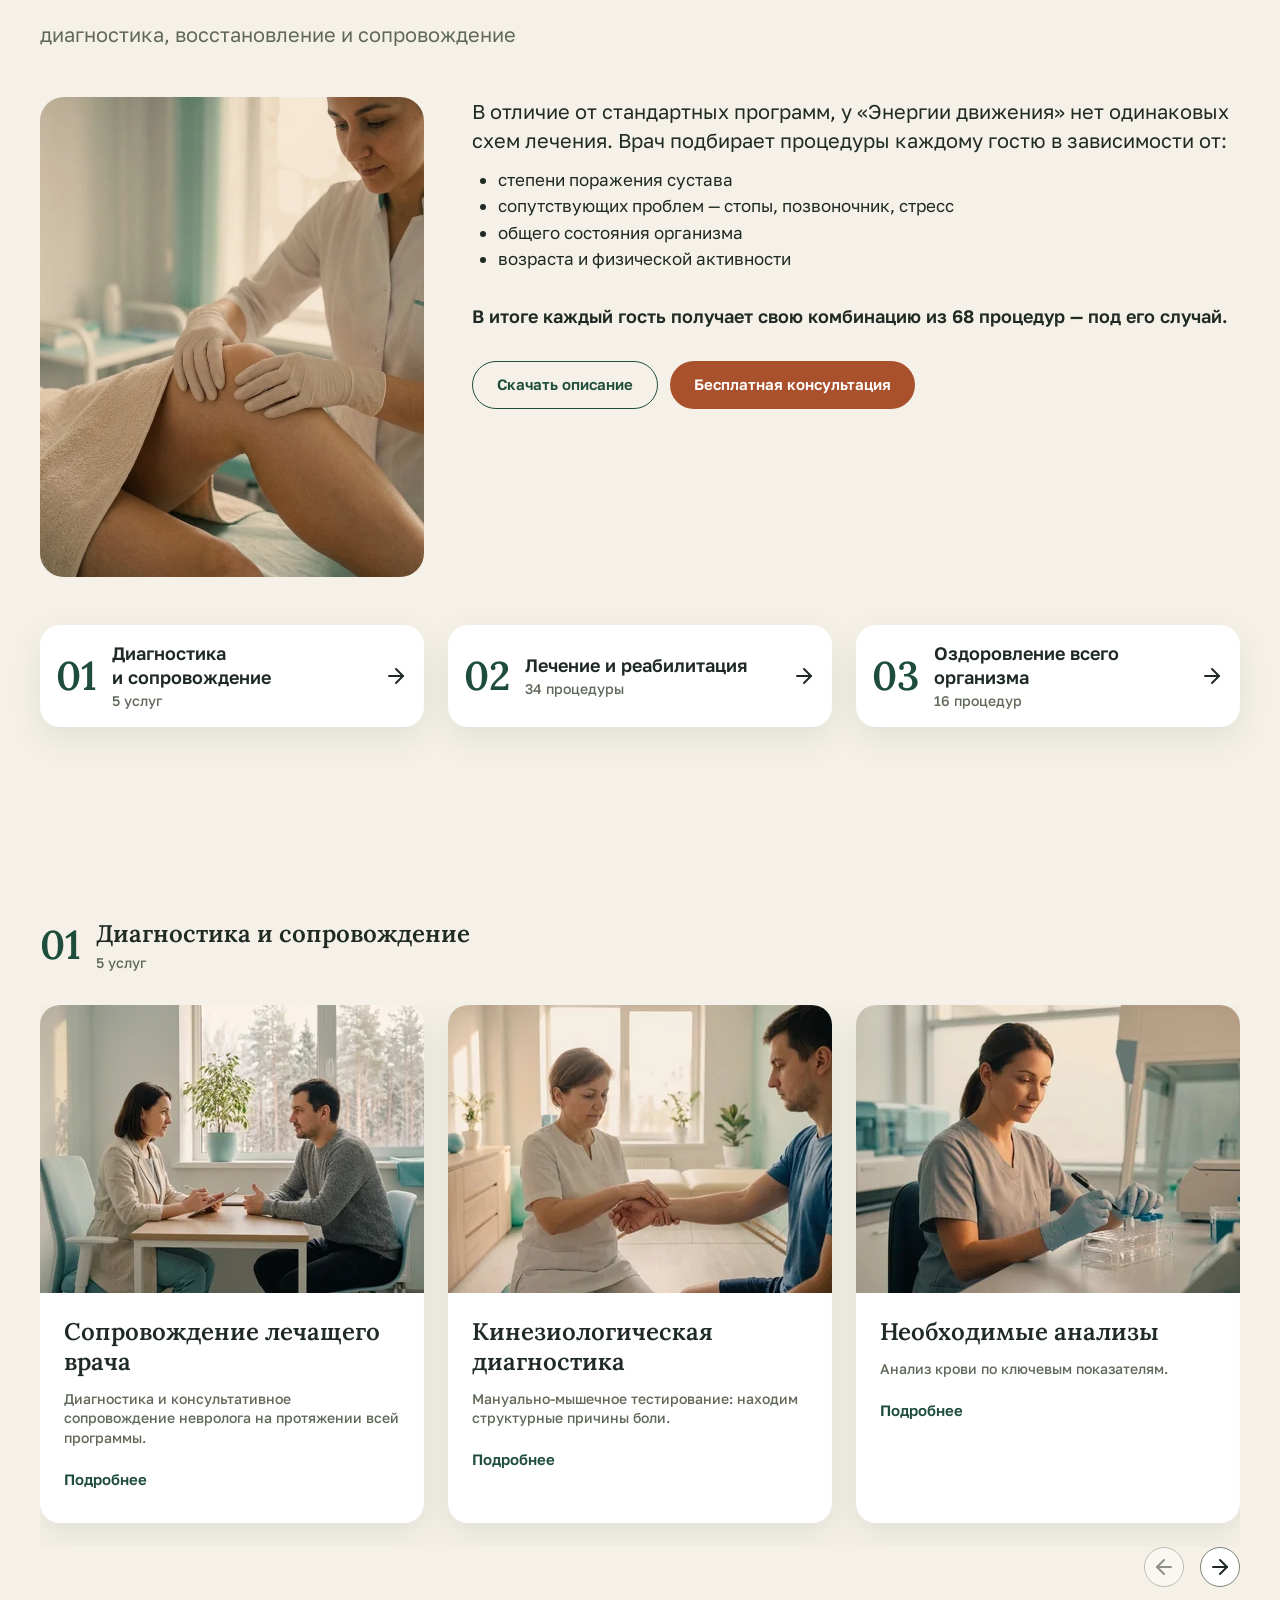
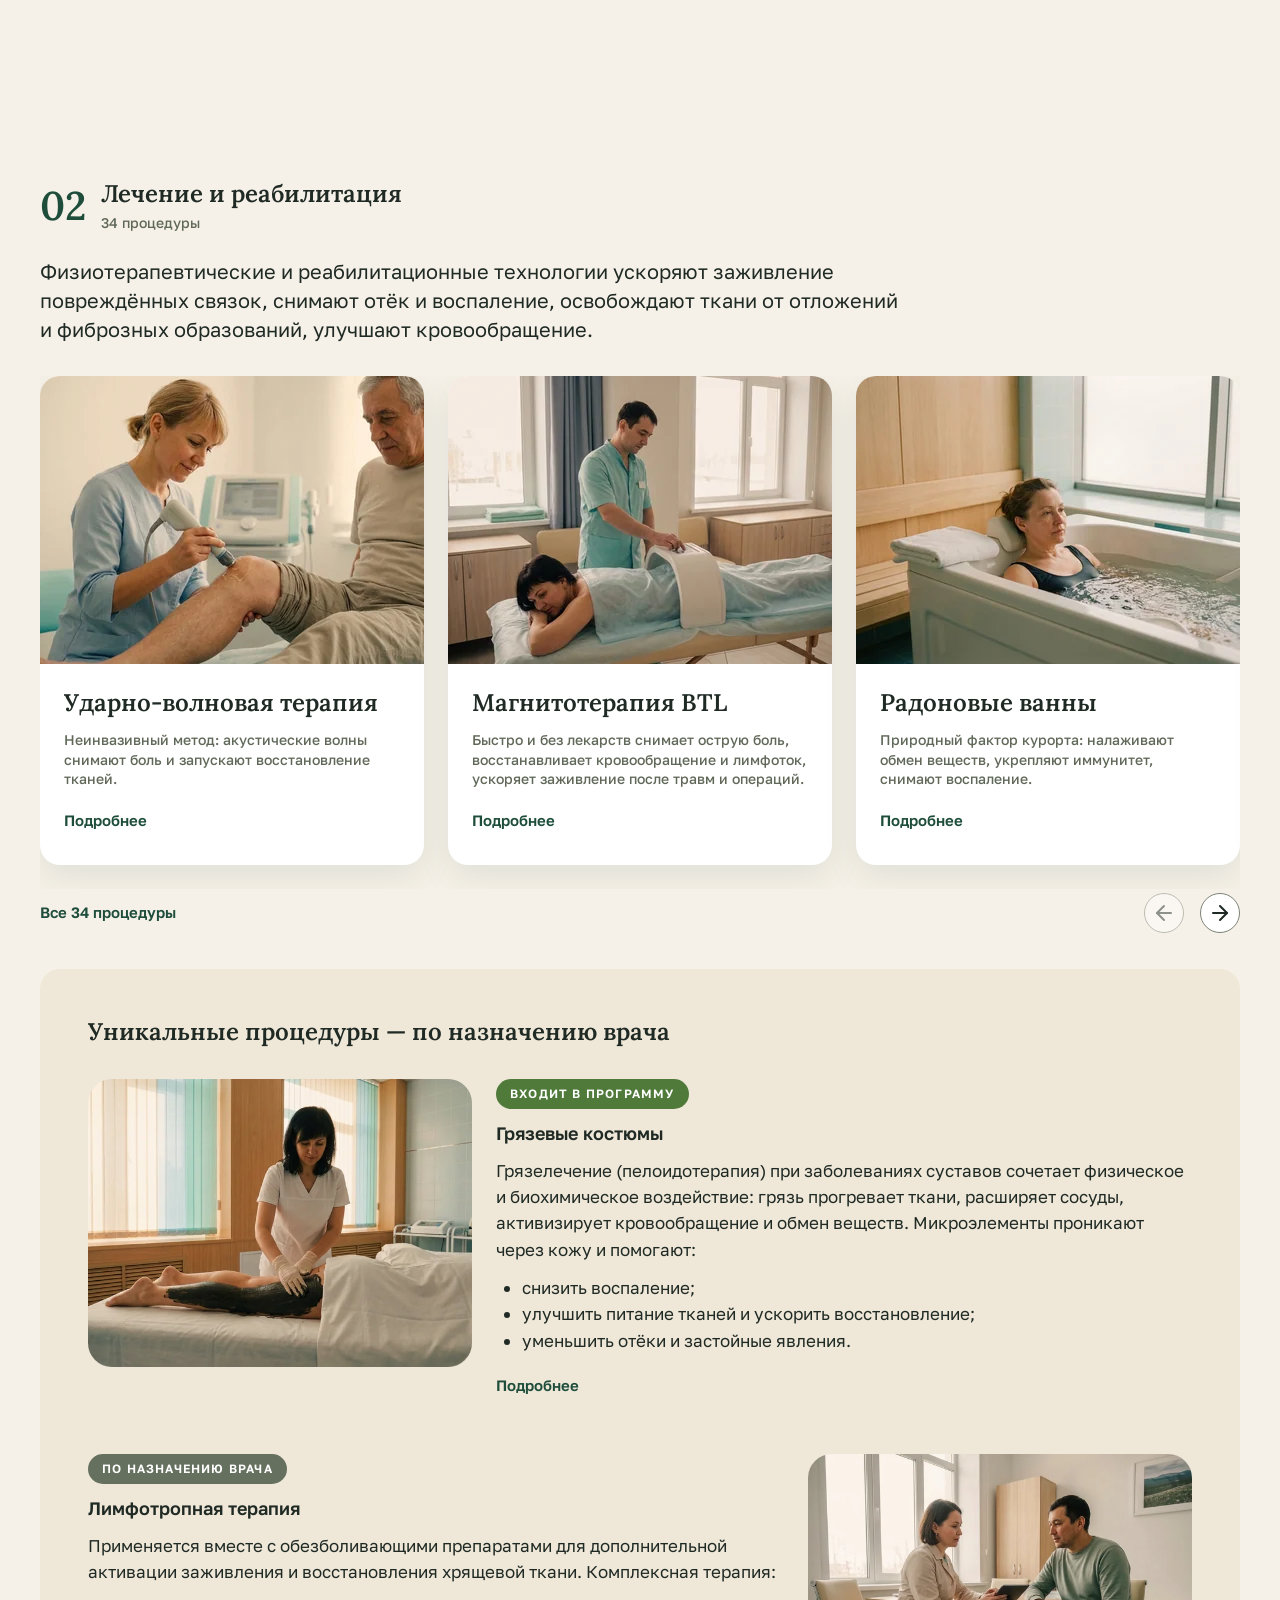
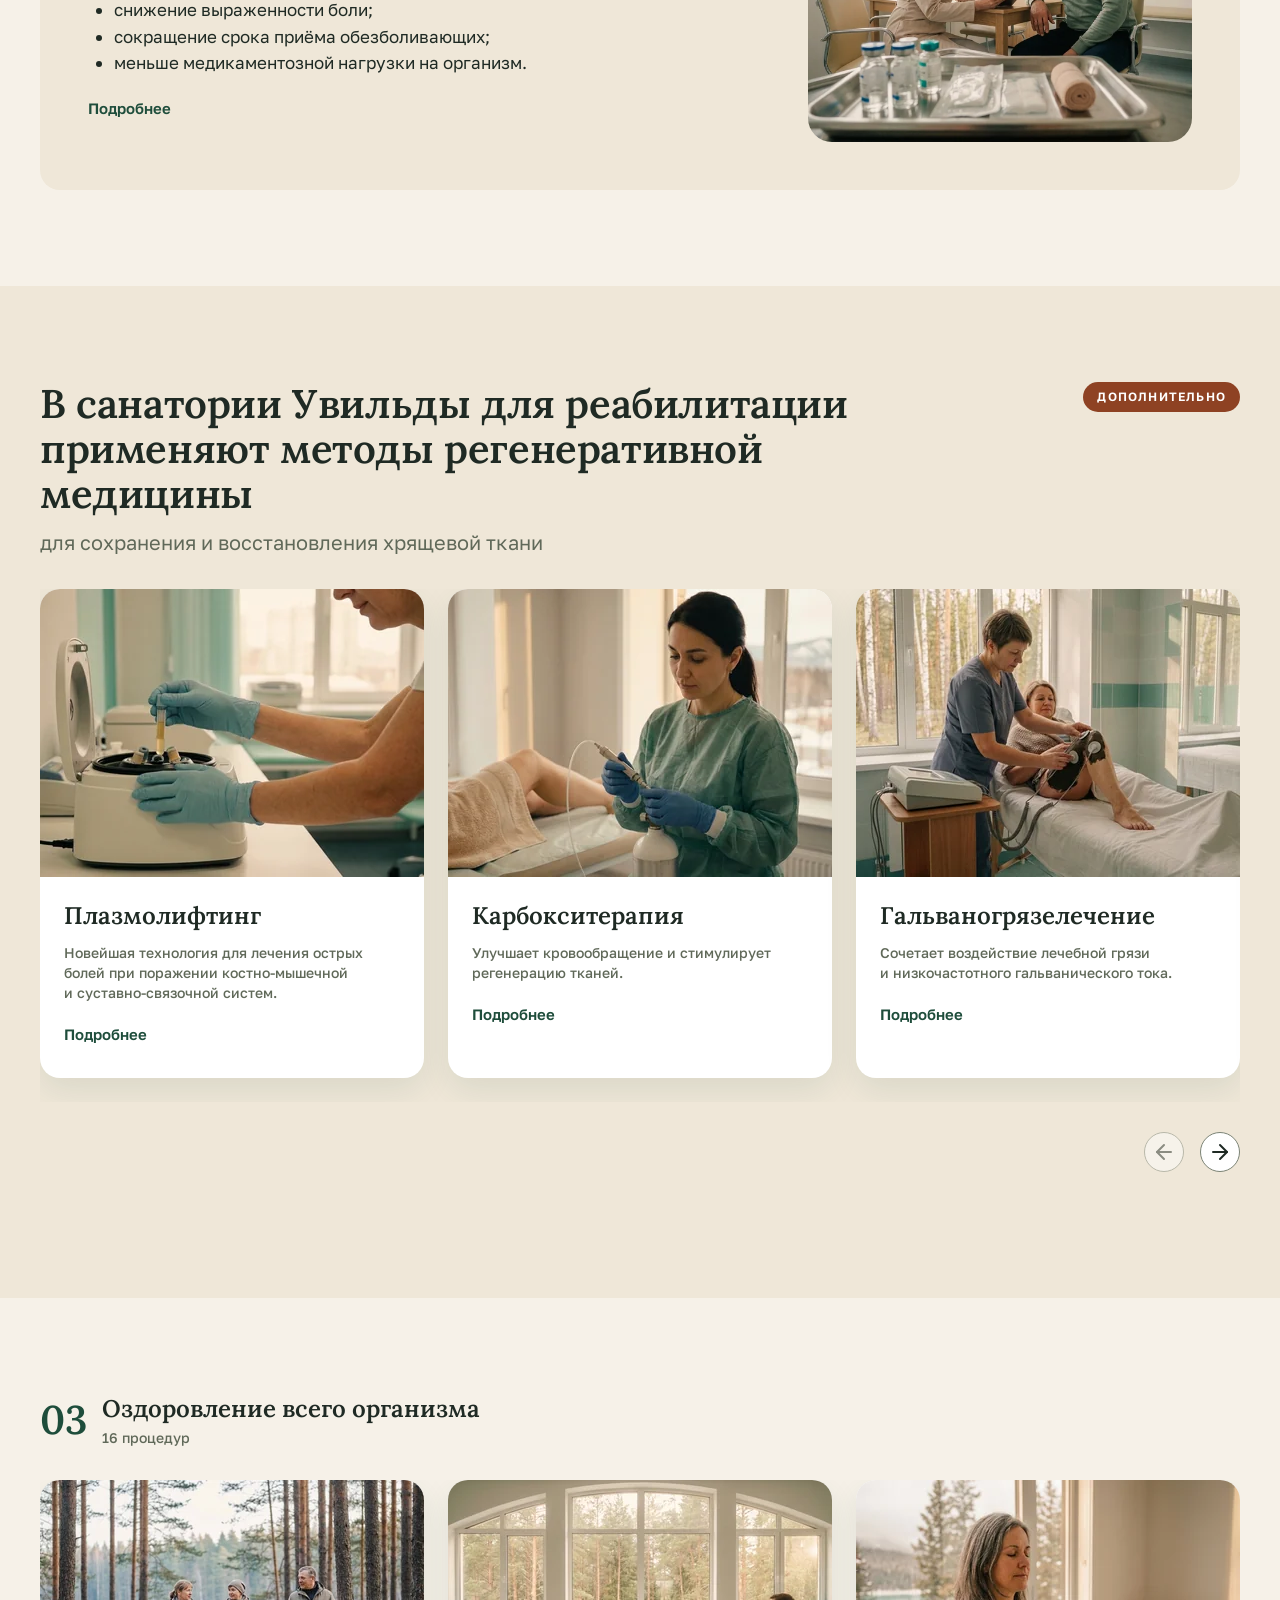
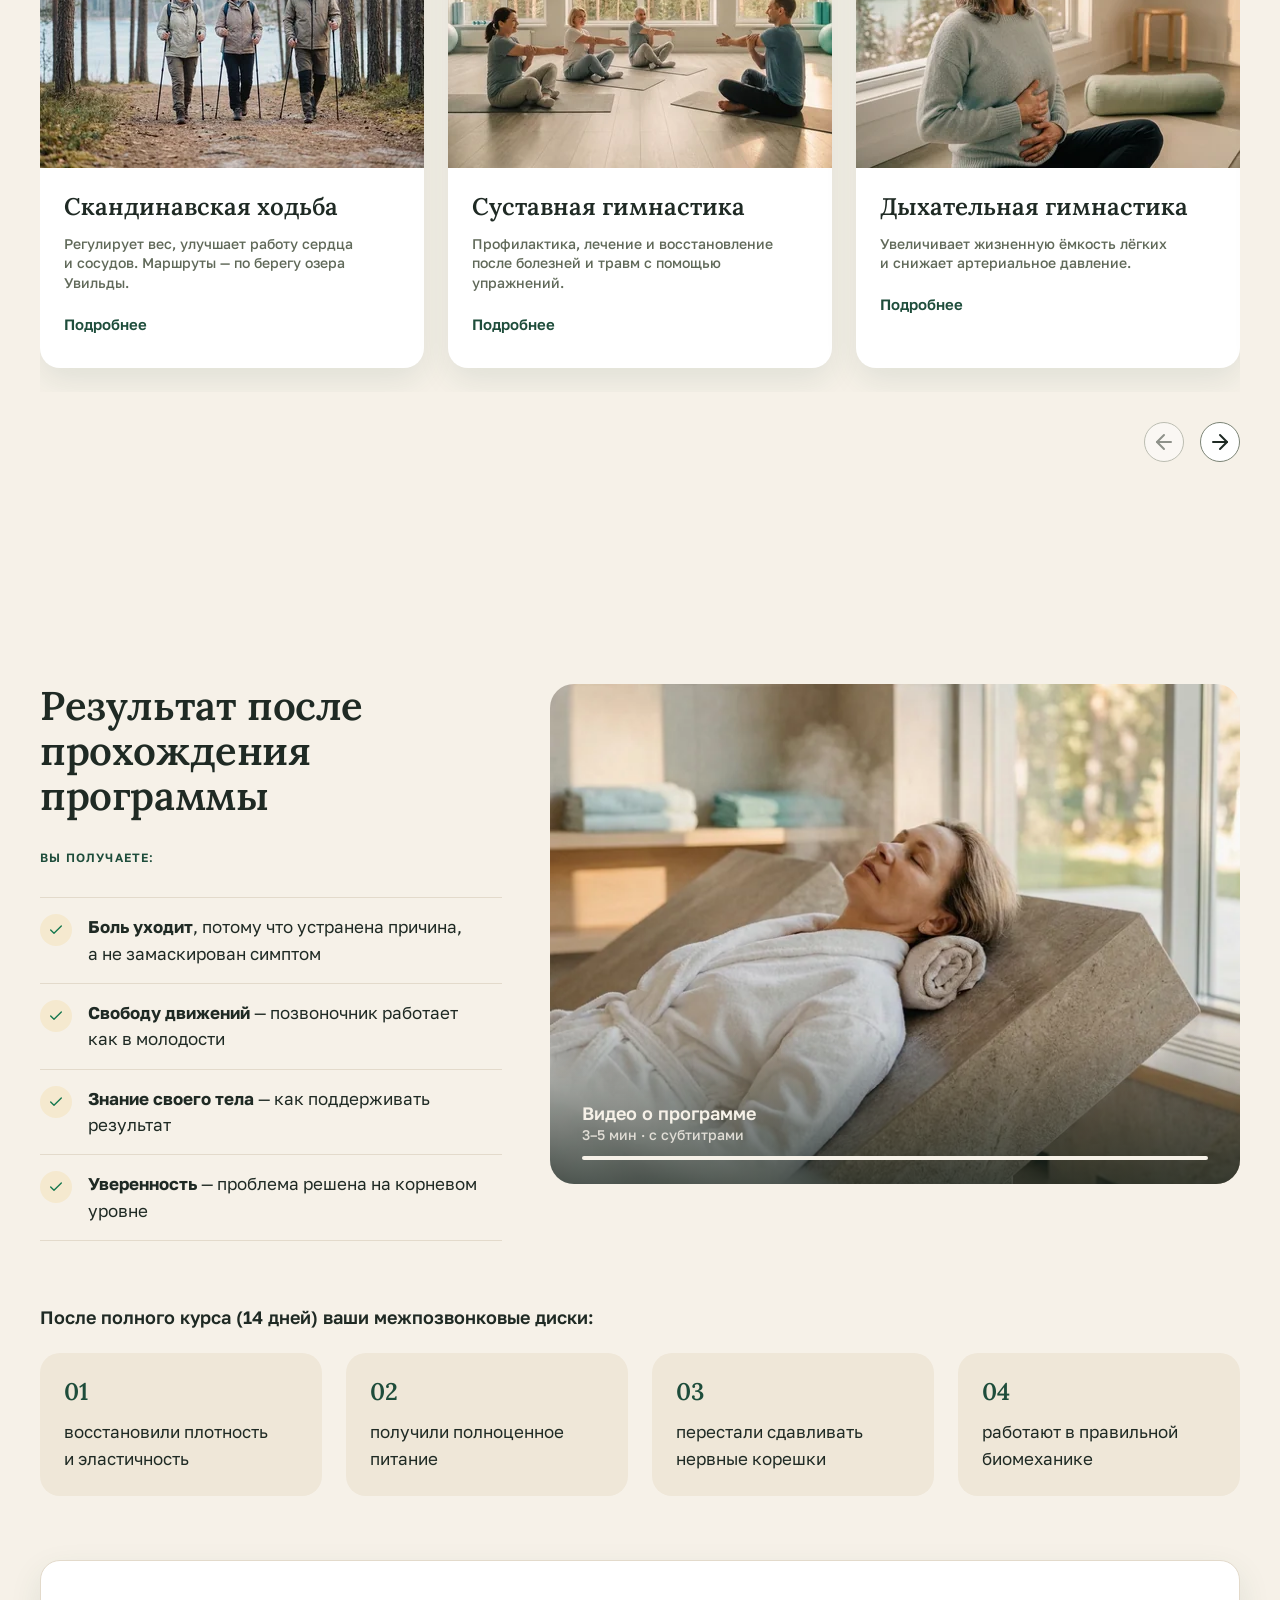
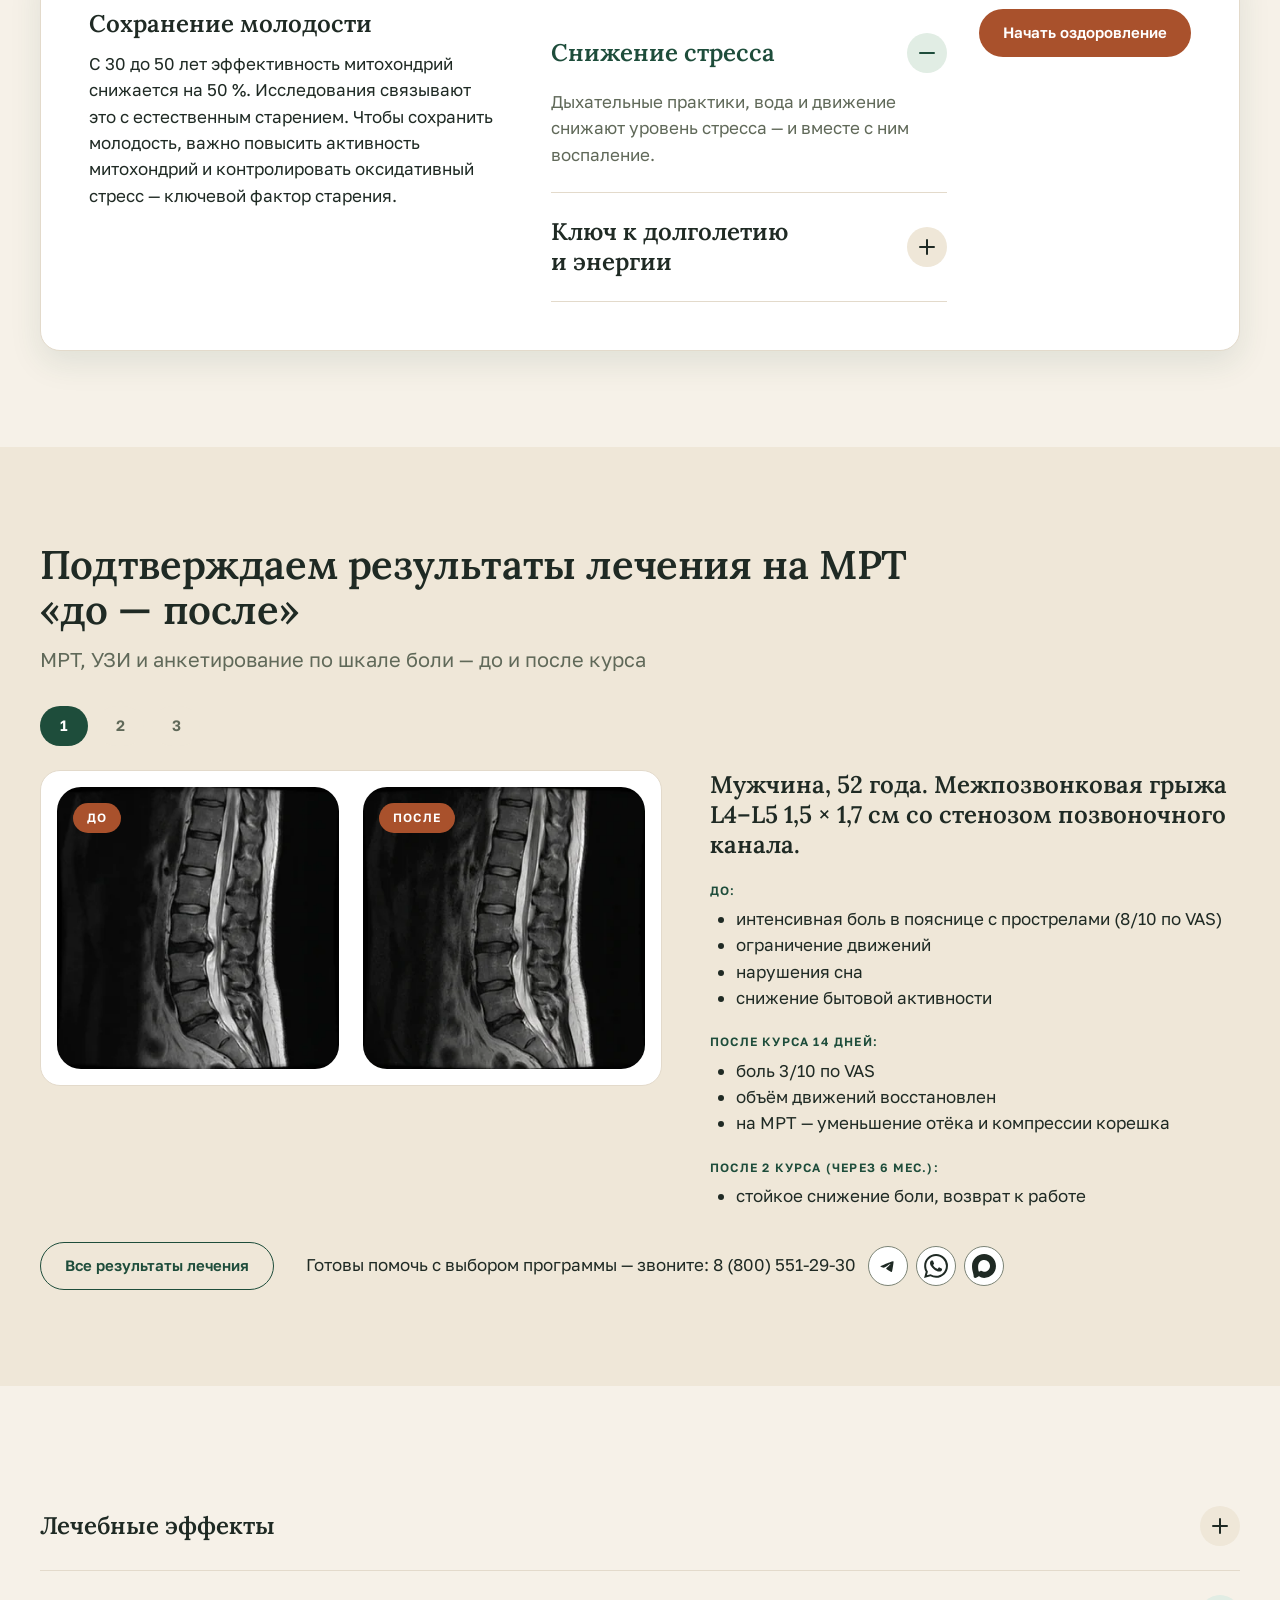
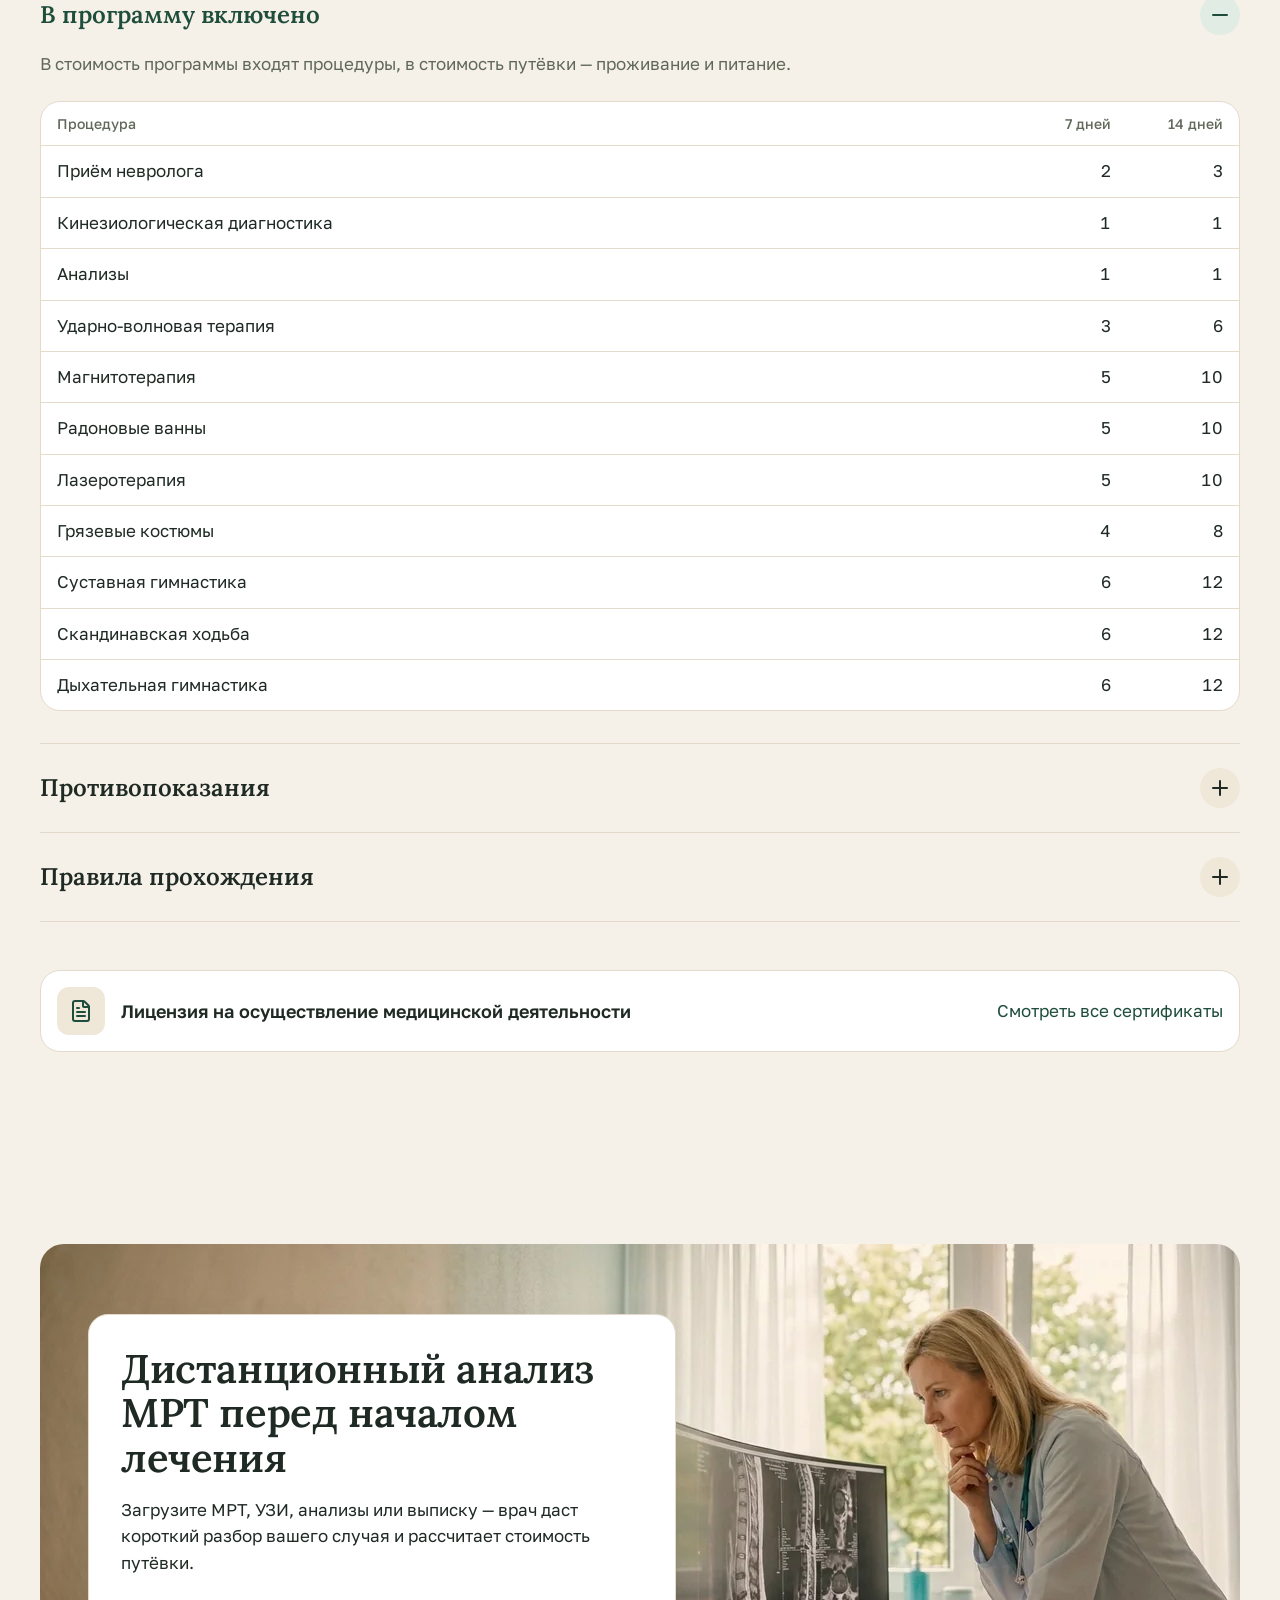
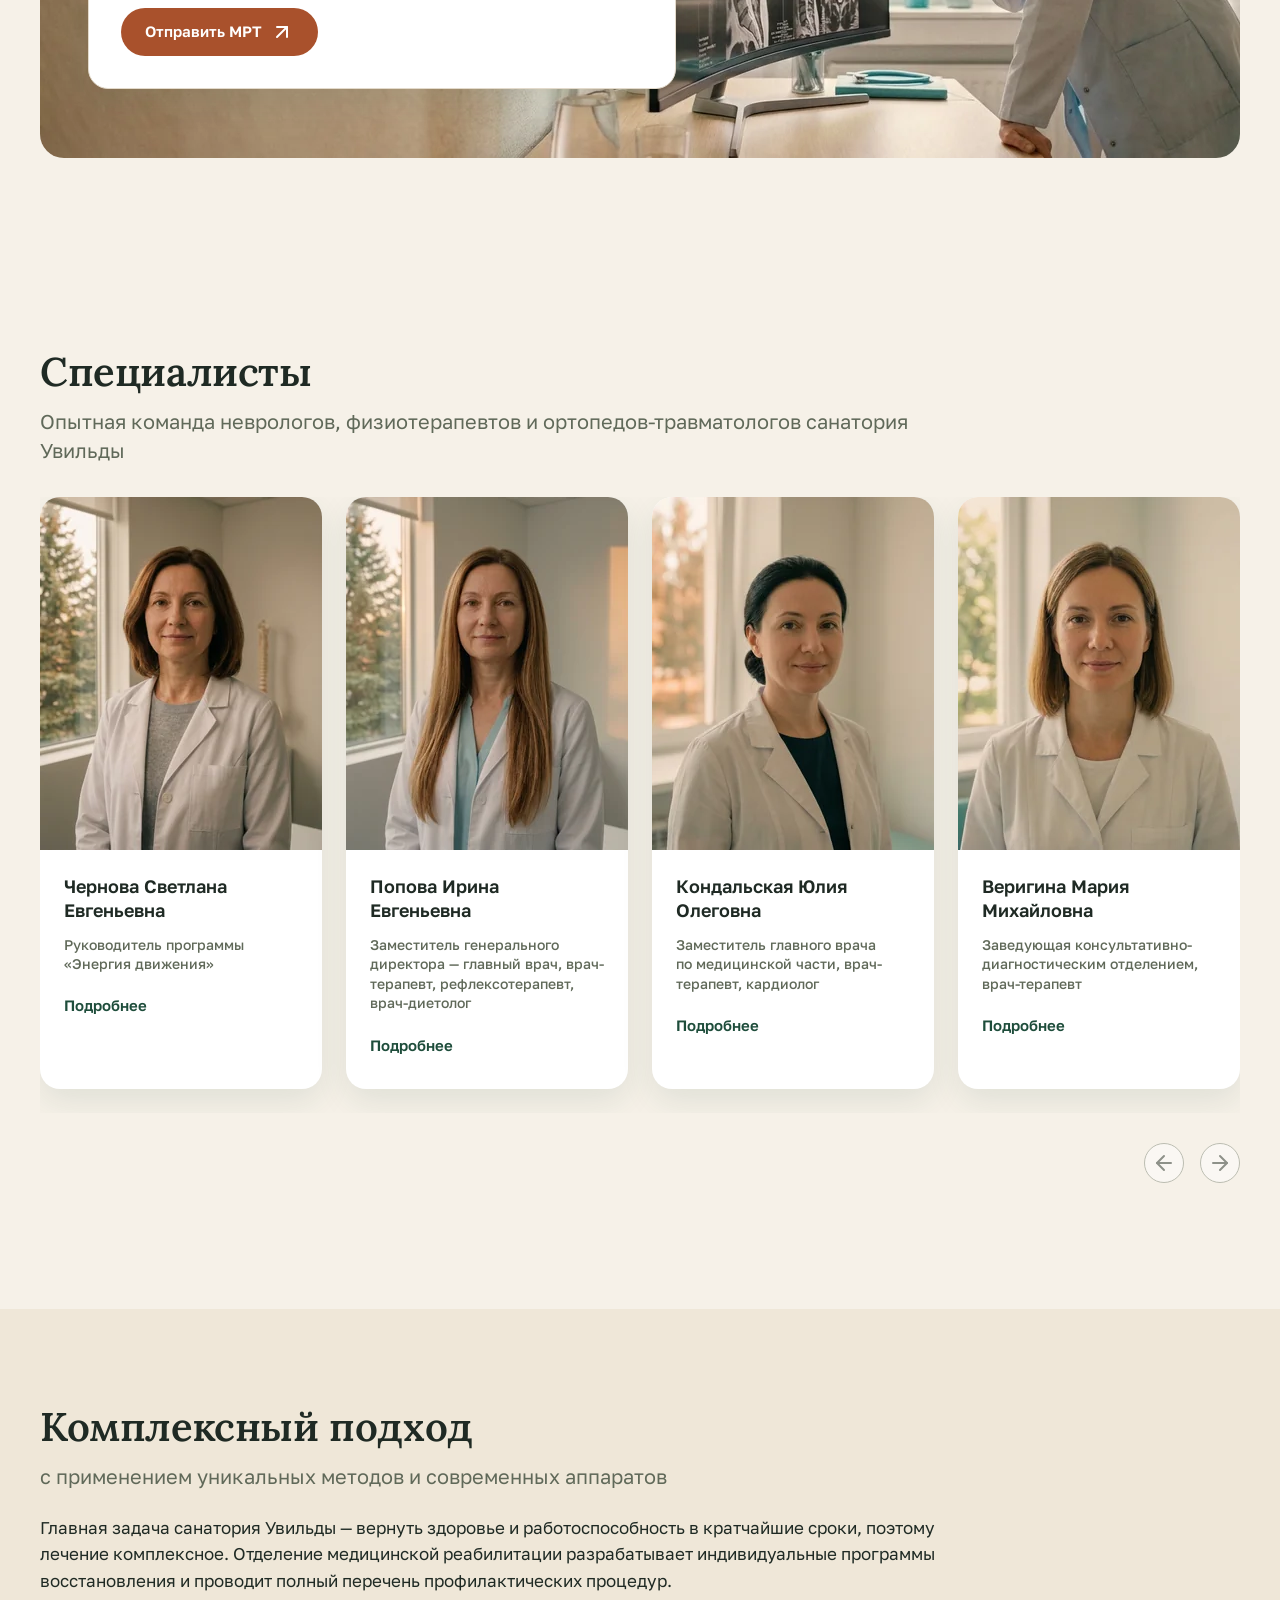
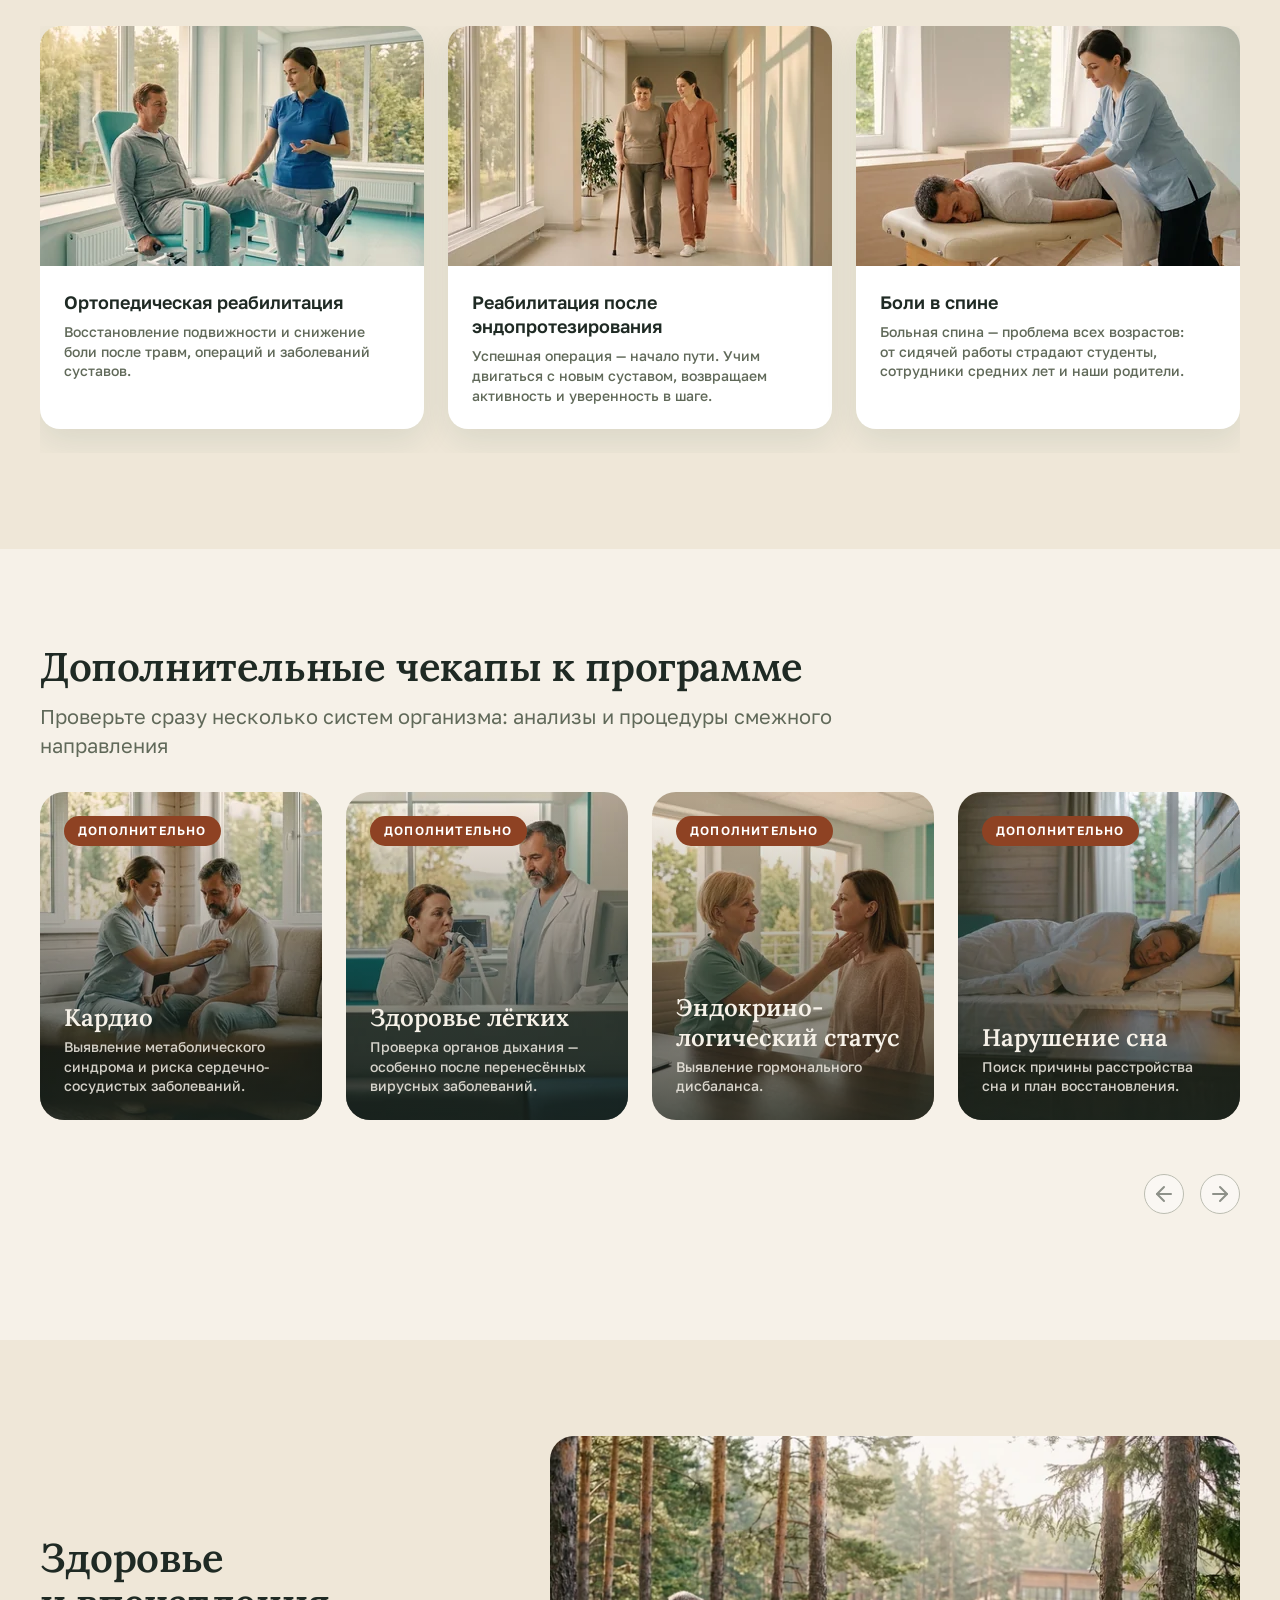
==== commit 4d49ef37: "typography: неразрывные пробелы в текстах страницы Скрипт tools/typograph.js привязывает предлоги, с" ====
--- a/b/index.html
+++ b/b/index.html
@@ -5,7 +5,7 @@
 <meta charset="UTF-8">
 <script>/* вариант первого экрана из настроек (панель с шестерёнкой) — до отрисовки, без мигания */try{var heroVariant=localStorage.getItem("heroVariant");if(/^[123]$/.test(heroVariant))document.documentElement.setAttribute("data-hero",heroVariant);}catch(e){}</script>
 <meta name="viewport" content="width=device-width, initial-scale=1.0">
-<title>Энергия движения — программа реабилитации позвоночника и суставов | Санаторий Увильды</title>
+<title>Энергия движения — программа реабилитации позвоночника и суставов | Санаторий Увильды</title>
 <meta name="description" content="«Энергия движения» — программа реабилитации позвоночника и суставов на курорте Увильды: 7 видов диагностики, индивидуальная схема из 68 процедур, результат подтверждаем на МРТ до и после.">
 <meta name="robots" content="noindex, nofollow">
 <link rel="canonical" href="https://panchishen.github.io/uvildy-kinetic-energy/b/">
@@ -76,7 +76,7 @@
 </defs>
 </svg>
 
-<a class="visually-hidden" href="#main">Перейти к содержимому</a>
+<a class="visually-hidden" href="#main">Перейти к содержимому</a>
 
 <!-- Топбар -->
 <div class="topbar" id="topbar" data-autoplay="5000">
@@ -84,7 +84,7 @@
   <button class="topbar__nav" type="button" aria-label="Предыдущая акция" data-topbar-prev>
     <svg class="icon" width="20" height="20"><use href="#icon-chevron-left"></use></svg>
   </button>
-  <a class="topbar__promo" href="#" data-topbar-slide="0">Раннее бронирование — до −15 %</a>
+  <a class="topbar__promo" href="#" data-topbar-slide="0">Раннее бронирование — до −15 %</a>
   <a class="topbar__promo" href="#" data-topbar-slide="1" hidden>Лучший отель-санаторий 2025 *</a>
   <button class="topbar__nav" type="button" aria-label="Следующая акция" data-topbar-next>
     <svg class="icon" width="20" height="20"><use href="#icon-chevron-right"></use></svg>
@@ -108,7 +108,7 @@
     <nav class="header__nav" aria-label="Основная навигация">
       <a class="link--nav" href="#">Отдых</a>
       <a class="link--nav" href="#">Лечение</a>
-      <a class="link--nav" href="#">О санатории</a>
+      <a class="link--nav" href="#">О санатории</a>
       <a class="link--nav" href="#">Информация</a>
       <button class="header__burger" type="button" aria-label="Всё меню" aria-expanded="false" aria-controls="mega-menu" data-mega-toggle>
         <svg class="icon" width="24" height="24" aria-hidden="true"><use href="#icon-menu"></use></svg>
@@ -117,7 +117,7 @@
     </nav>
     <div class="header__spacer"></div>
     <button class="header__phone" type="button" data-phone-toggle>
-      <span class="link--nav">8 (800) 551-29-30</span>
+      <span class="link--nav">8 (800) 551-29-30</span>
       <svg class="icon" width="16" height="16"><use href="#icon-chevron-down"></use></svg>
     </button>
     <div class="header__icons">
@@ -146,7 +146,7 @@
         </div>
         <div class="mega-menu__col">
           <p class="text-h4 mega-menu__title">Лечение</p>
-          <a href="#">Цены на медицинские услуги</a>
+          <a href="#">Цены на медицинские услуги</a>
           <a href="#">Лечебные процедуры</a>
           <a href="#">SPA &amp; WELLNESS</a>
           <a href="#">Косметологические процедуры</a>
@@ -157,15 +157,15 @@
         <div class="mega-menu__col">
           <p class="text-h4 mega-menu__title">Гостям</p>
           <a href="#">Номерной фонд</a>
-          <a href="#">Кафе и рестораны</a>
+          <a href="#">Кафе и рестораны</a>
           <a href="#">Развлечение</a>
           <a href="#">Занятия спортом</a>
           <a href="#">СПА Wellness</a>
           <a href="#">Карта курорта</a>
-          <a href="#">Памятка для гостей</a>
+          <a href="#">Памятка для гостей</a>
         </div>
         <div class="mega-menu__col">
-          <p class="text-h4 mega-menu__title">О санатории</p>
+          <p class="text-h4 mega-menu__title">О санатории</p>
           <a href="#">Контакты</a>
           <a href="#">Спецпредложения</a>
           <a href="#">Цены</a>
@@ -182,11 +182,11 @@
         <nav class="mega-menu__nav" aria-label="Разделы сайта">
           <a href="#">Отдых</a>
           <a href="#">Лечение</a>
-          <a href="#">О санатории</a>
+          <a href="#">О санатории</a>
           <a href="#">Информация</a>
         </nav>
         <div class="mega-menu__tools">
-          <a class="mega-menu__phone text-h4" href="tel:+78005512930">8 (800) 551-29-30</a>
+          <a class="mega-menu__phone text-h4" href="tel:+78005512930">8 (800) 551-29-30</a>
           <div class="mega-menu__icons">
             <button class="icon-btn icon-btn--light" type="button" aria-label="Личный кабинет"><svg class="icon" width="24" height="24"><use href="#icon-user"></use></svg></button>
             <button class="icon-btn icon-btn--light" type="button" aria-label="Версия для слабовидящих"><svg class="icon" width="24" height="24"><use href="#icon-eye"></use></svg></button>
@@ -225,15 +225,15 @@
           <div class="hero-v1__intro">
             <span class="badge text-overline">Новая программа</span>
             <h1 id="hero-title-1" class="hero-v1__title text-h1">Энергия движения</h1>
-            <p class="hero-v1__lead text-lead">Программа реабилитации позвоночника и суставов. 7 видов диагностики, индивидуальная схема из 68 процедур, результат — на МРТ до и после.</p>
+            <p class="hero-v1__lead text-lead">Программа реабилитации позвоночника и суставов. 7 видов диагностики, индивидуальная схема из 68 процедур, результат — на МРТ до и после.</p>
             <ul class="hero__tags hero-v1__tags">
               <li class="tag text-small">Здоровая спина</li>
-              <li class="tag text-small">Суставы и позвоночник</li>
+              <li class="tag text-small">Суставы и позвоночник</li>
               <li class="tag text-small">Кинезиотерапия</li>
               <li class="tag text-small">Мануальная терапия</li>
               <li class="tag text-small">Мышечный корсет</li>
-              <li class="tag text-small">Подвижность и гибкость</li>
-              <li class="tag text-small">Осанка и координация</li>
+              <li class="tag text-small">Подвижность и гибкость</li>
+              <li class="tag text-small">Осанка и координация</li>
             </ul>
           </div>
           <div class="hero__thumbs hero-v1__thumbs" data-hero-thumbs>
@@ -258,18 +258,18 @@
           <div class="hero-v1__price">
             <div class="hero__price-top">
             <span class="label text-overline">Стоимость</span>
-            <p class="hero__price-value"><span class="amount text-h2">от 8 000 ₽</span> <span class="period text-lead">/ сутки</span></p>
-            <span class="hero__price-note text-small">* только с проживанием</span>
+            <p class="hero__price-value"><span class="amount text-h2">от 8 000 ₽</span> <span class="period text-lead">/ сутки</span></p>
+            <span class="hero__price-note text-small">* только с проживанием</span>
             </div>
             <div class="hero__price-term">
             <span class="label text-overline">Срок</span>
-            <span class="value text-h4">от 7 дней</span>
+            <span class="value text-h4">от 7 дней</span>
             </div>
           </div>
           <div class="hero__cta">
           <a href="#booking-widget" class="btn btn--primary btn--full" data-booking-open>Забронировать</a>
           <a href="#" class="btn btn--secondary btn--full">Скачать описание (PDF)</a>
-          <a href="#block-13" class="link--text text-body hero__cta-link">Есть МРТ? Отправьте — врач посмотрит до приезда</a>
+          <a href="#block-13" class="link--text text-body hero__cta-link">Есть МРТ? Отправьте — врач посмотрит до приезда</a>
           </div>
         </div>
       </div>
@@ -300,17 +300,17 @@
         <div class="hero-v2__intro">
           <span class="badge text-overline">Новая программа</span>
           <h1 id="hero-title-2" class="text-h1">Энергия движения</h1>
-          <p class="hero-v2__lead text-lead">Программа реабилитации позвоночника и суставов. 7 видов диагностики, индивидуальная схема из 68 процедур, результат — на МРТ до и после.</p>
+          <p class="hero-v2__lead text-lead">Программа реабилитации позвоночника и суставов. 7 видов диагностики, индивидуальная схема из 68 процедур, результат — на МРТ до и после.</p>
         </div>
         <div class="hero-v2__facts">
           <div class="hero__price-top">
           <span class="label text-overline">Стоимость</span>
-          <p class="hero__price-value"><span class="amount text-h2">от 8 000 ₽</span> <span class="period text-lead">/ сутки</span></p>
-          <span class="hero__price-note text-small">* только с проживанием</span>
+          <p class="hero__price-value"><span class="amount text-h2">от 8 000 ₽</span> <span class="period text-lead">/ сутки</span></p>
+          <span class="hero__price-note text-small">* только с проживанием</span>
           </div>
           <div class="hero-v2__term">
             <span class="label text-overline">Срок</span>
-            <span class="value text-h3">от 7 дней</span>
+            <span class="value text-h3">от 7 дней</span>
           </div>
         </div>
         <div class="hero-v2__cta">
@@ -318,7 +318,7 @@
             <a href="#booking-widget" class="btn btn--primary" data-booking-open>Забронировать</a>
             <a href="#" class="btn btn--secondary">Скачать описание (PDF)</a>
           </div>
-          <a href="#block-13" class="link--text text-body hero__cta-link">Есть МРТ? Отправьте — врач посмотрит до приезда</a>
+          <a href="#block-13" class="link--text text-body hero__cta-link">Есть МРТ? Отправьте — врач посмотрит до приезда</a>
         </div>
         <div class="hero__effects hero-v2__effects">
           <span class="label text-overline">Эффект</span>
@@ -344,12 +344,12 @@
           </div>
           <ul class="hero__tags hero-v2__tags">
             <li class="tag text-small">Здоровая спина</li>
-            <li class="tag text-small">Суставы и позвоночник</li>
+            <li class="tag text-small">Суставы и позвоночник</li>
             <li class="tag text-small">Кинезиотерапия</li>
             <li class="tag text-small">Мануальная терапия</li>
             <li class="tag text-small">Мышечный корсет</li>
-            <li class="tag text-small">Подвижность и гибкость</li>
-            <li class="tag text-small">Осанка и координация</li>
+            <li class="tag text-small">Подвижность и гибкость</li>
+            <li class="tag text-small">Осанка и координация</li>
           </ul>
         </div>
         <div class="hero__thumbs hero-v2__thumbs" data-hero-thumbs>
@@ -382,17 +382,17 @@
           <h1 id="hero-title-3" class="text-h1">Энергия движения</h1>
           <span class="badge text-overline">Новая программа</span>
         </div>
-        <p class="hero__offer text-lead">Программа реабилитации позвоночника и суставов. 7 видов диагностики, индивидуальная схема из 68 процедур, результат — на МРТ до и после.</p>
+        <p class="hero__offer text-lead">Программа реабилитации позвоночника и суставов. 7 видов диагностики, индивидуальная схема из 68 процедур, результат — на МРТ до и после.</p>
       </div>
 
       <ul class="hero__tags" style="list-style:none; margin:0; padding:0;">
         <li class="tag text-small">Здоровая спина</li>
-        <li class="tag text-small">Суставы и позвоночник</li>
+        <li class="tag text-small">Суставы и позвоночник</li>
         <li class="tag text-small">Кинезиотерапия</li>
         <li class="tag text-small">Мануальная терапия</li>
         <li class="tag text-small">Мышечный корсет</li>
-        <li class="tag text-small">Подвижность и гибкость</li>
-        <li class="tag text-small">Осанка и координация</li>
+        <li class="tag text-small">Подвижность и гибкость</li>
+        <li class="tag text-small">Осанка и координация</li>
       </ul>
       </div>
 
@@ -427,19 +427,19 @@
           <div class="hero__price-card">
             <div class="hero__price-top">
               <span class="label text-overline">Стоимость</span>
-              <p class="hero__price-value"><span class="amount text-h2">от 8 000 ₽</span> <span class="period text-lead">/ сутки</span></p>
-              <span class="hero__price-note text-small">* только с проживанием</span>
+              <p class="hero__price-value"><span class="amount text-h2">от 8 000 ₽</span> <span class="period text-lead">/ сутки</span></p>
+              <span class="hero__price-note text-small">* только с проживанием</span>
             </div>
             <div class="hero__price-term">
               <span class="label text-overline">Срок</span>
-              <span class="value text-h4">от 7 дней</span>
+              <span class="value text-h4">от 7 дней</span>
             </div>
           </div>
 
           <div class="hero__cta">
             <a href="#booking-widget" class="btn btn--primary btn--full" data-booking-open>Забронировать</a>
             <a href="#" class="btn btn--secondary btn--full">Скачать описание (PDF)</a>
-            <a href="#block-13" class="link--text text-body hero__cta-link">Есть МРТ? Отправьте — врач посмотрит до приезда</a>
+            <a href="#block-13" class="link--text text-body hero__cta-link">Есть МРТ? Отправьте — врач посмотрит до приезда</a>
           </div>
 
           <div class="hero__effects">
@@ -489,37 +489,37 @@
       </div>
       <div class="b3__text">
         <div class="b3__intro">
-          <p class="b3__quote text-h3">«Мы лечим не сустав и не боль — мы лечим человека с больным суставом.»</p>
+          <p class="b3__quote text-h3">«Мы лечим не сустав и не боль — мы лечим человека с больным суставом.»</p>
           <div class="b3__heading">
-            <h2 class="text-h2">Новая комплексная программа, не имеющая аналогов в России</h2>
-            <p class="lead text-lead">Готовая система с эффективностью 94&nbsp;%, построенная на 43&nbsp;500 клинических случаях</p>
+            <h2 class="text-h2">Новая комплексная программа, не имеющая аналогов в России</h2>
+            <p class="lead text-lead">Готовая система с эффективностью 94&nbsp;%, построенная на 43&nbsp;500 клинических случаях</p>
           </div>
         </div>
         <div class="b3__essence">
           <div class="b3__cols">
             <div class="b3__col">
               <span class="label text-overline">Диагностика</span>
-              <p class="text-body">7 видов, чтобы найти реальную причину боли, а не лечить симптом.</p>
+              <p class="text-body">7 видов, чтобы найти реальную причину боли, а не лечить симптом.</p>
             </div>
             <div class="b3__col">
               <span class="label text-overline">Лечение</span>
-              <p class="text-body">Комплекс из 68 процедур западной, китайской медицины и кинезиологии — под ваш диагноз и состояние.</p>
+              <p class="text-body">Комплекс из 68 процедур западной, китайской медицины и кинезиологии — под ваш диагноз и состояние.</p>
             </div>
             <div class="b3__col">
               <span class="label text-overline">Результат</span>
-              <p class="text-body">Снижение боли и дискомфорта на 3–6 баллов по шкале VAS, восстановление подвижности и гибкости.</p>
-            </div>
-          </div>
-          <p class="text-h4">Для восстановления позвоночника, коленных, плечевых и локтевых суставов.</p>
+              <p class="text-body">Снижение боли и дискомфорта на 3–6 баллов по шкале VAS, восстановление подвижности и гибкости.</p>
+            </div>
+          </div>
+          <p class="text-h4">Для восстановления позвоночника, коленных, плечевых и локтевых суставов.</p>
         </div>
         <div class="b3__unique">
           <h3 class="text-h4">Уникальность методики</h3>
-          <p class="text-body">Методика стоит на трёх китах: вода, дыхание и движение, разгон лимфы. Подходы работают в комплексе и восстанавливают организм на всех уровнях.</p>
-          <a href="#" class="btn btn--ghost">Подробнее о методике</a>
+          <p class="text-body">Методика стоит на трёх китах: вода, дыхание и движение, разгон лимфы. Подходы работают в комплексе и восстанавливают организм на всех уровнях.</p>
+          <a href="#" class="btn btn--ghost">Подробнее о методике</a>
         </div>
         <div class="b3__cta-line">
           <a href="#consult-modal" class="btn btn--secondary" data-modal-open="consult-modal">Бесплатная консультация</a>
-          <p class="note text-small">Узнайте у специалиста, как программа работает при вашем диагнозе</p>
+          <p class="note text-small">Узнайте у специалиста, как программа работает при вашем диагнозе</p>
         </div>
       </div>
     </div>
@@ -530,7 +530,7 @@
     <div class="container" style="display:flex; flex-direction:column; gap: var(--space-block-gap);">
       <div class="section-head" style="--head-w:800px">
         <h2 class="text-h2">Эффективно</h2>
-        <p class="text-lead" style="color: var(--color-text-secondary);">при заболеваниях позвоночника и суставов — без лишних процедур</p>
+        <p class="text-lead" style="color: var(--color-text-secondary);">при заболеваниях позвоночника и суставов — без лишних процедур</p>
       </div>
       <div class="b4__grid">
         <div class="b4__list" role="tablist" aria-label="Показания" data-indications-list>
@@ -543,23 +543,23 @@
             <p class="list-item__text text-small">артрит, артроз, бурсит, ревматизм, разрыв мениска, растяжение связок</p>
           </button>
           <button type="button" class="list-item" role="tab" aria-selected="false" data-indication="2">
-            <p class="list-item__title text-h4">Полинейропатии и мононейропатии</p>
+            <p class="list-item__title text-h4">Полинейропатии и мононейропатии</p>
             <p class="list-item__text text-small">различной этиологии</p>
           </button>
           <button type="button" class="list-item" role="tab" aria-selected="false" data-indication="3">
             <p class="list-item__title text-h4">Восстановление после операций</p>
-            <p class="list-item__text text-small">удаление грыж и другие — не ранее 6 месяцев после операции</p>
+            <p class="list-item__text text-small">удаление грыж и другие — не ранее 6 месяцев после операции</p>
           </button>
           <button type="button" class="list-item" role="tab" aria-selected="false" data-indication="4">
             <p class="list-item__title text-h4">Реабилитация после протезирования</p>
-            <p class="list-item__text text-small">коленного и тазобедренного суставов</p>
+            <p class="list-item__text text-small">коленного и тазобедренного суставов</p>
           </button>
         </div>
         <div class="b4__card card" data-indication-panels>
           <div class="b4__card-text" data-indication-panel="0">
             <div class="b4__card-copy">
               <h3 class="text-h3">Лечение заболеваний опорно-двигательного аппарата</h3>
-              <p class="text-body">Свободная походка, прямая осанка и лёгкость движений — то, что мы возвращаем гостям. Программа рассчитана на людей с дорсопатиями, артрозами и последствиями травм.</p>
+              <p class="text-body">Свободная походка, прямая осанка и лёгкость движений — то, что мы возвращаем гостям. Программа рассчитана на людей с дорсопатиями, артрозами и последствиями травм.</p>
             </div>
             <div class="b4__card-buttons">
               <a href="#" class="btn btn--secondary btn--sm">Узнать больше</a>
@@ -569,7 +569,7 @@
           <div class="b4__card-text" data-indication-panel="1" hidden>
             <div class="b4__card-copy">
               <h3 class="text-h3">Суставы</h3>
-              <p class="text-body">Снимаем воспаление и отёк, возвращаем объём движений, укрепляем мышцы вокруг сустава — чтобы результат держался после отъезда.</p>
+              <p class="text-body">Снимаем воспаление и отёк, возвращаем объём движений, укрепляем мышцы вокруг сустава — чтобы результат держался после отъезда.</p>
             </div>
             <div class="b4__card-buttons">
               <a href="#" class="btn btn--secondary btn--sm">Узнать больше</a>
@@ -579,7 +579,7 @@
           <div class="b4__card-text" data-indication-panel="2" hidden>
             <div class="b4__card-copy">
               <h3 class="text-h3">Нейропатии</h3>
-              <p class="text-body">Работаем с причиной: кровоснабжение и питание нерва, снятие компрессии, восстановление чувствительности и силы.</p>
+              <p class="text-body">Работаем с причиной: кровоснабжение и питание нерва, снятие компрессии, восстановление чувствительности и силы.</p>
             </div>
             <div class="b4__card-buttons">
               <a href="#" class="btn btn--secondary btn--sm">Узнать больше</a>
@@ -589,7 +589,7 @@
           <div class="b4__card-text" data-indication-panel="3" hidden>
             <div class="b4__card-copy">
               <h3 class="text-h3">После операции</h3>
-              <p class="text-body">Возвращаем подвижность и уверенность в движении без перегрузки: нагрузка растёт по назначению врача, шаг за шагом.</p>
+              <p class="text-body">Возвращаем подвижность и уверенность в движении без перегрузки: нагрузка растёт по назначению врача, шаг за шагом.</p>
             </div>
             <div class="b4__card-buttons">
               <a href="#" class="btn btn--secondary btn--sm">Узнать больше</a>
@@ -599,7 +599,7 @@
           <div class="b4__card-text" data-indication-panel="4" hidden>
             <div class="b4__card-copy">
               <h3 class="text-h3">После эндопротезирования</h3>
-              <p class="text-body">Учим двигаться с новым суставом: походка, лестницы, бытовая активность. Заезд — не ранее 6 месяцев после операции.</p>
+              <p class="text-body">Учим двигаться с новым суставом: походка, лестницы, бытовая активность. Заезд — не ранее 6 месяцев после операции.</p>
             </div>
             <div class="b4__card-buttons">
               <a href="#" class="btn btn--secondary btn--sm">Узнать больше</a>
@@ -618,8 +618,8 @@
   <section class="container" id="block-5" style="padding-block: var(--space-section);">
     <div style="display:flex; flex-direction:column; gap: var(--space-block-gap);">
       <div class="section-head" style="--head-w:800px">
-        <h2 class="text-h2">68 процедур и целостный подход к лечению</h2>
-        <p class="text-lead" style="color: var(--color-text-secondary);">диагностика, восстановление и сопровождение</p>
+        <h2 class="text-h2">68 процедур и целостный подход к лечению</h2>
+        <p class="text-lead" style="color: var(--color-text-secondary);">диагностика, восстановление и сопровождение</p>
       </div>
       <div class="b5__grid">
         <div class="b5__media">
@@ -627,15 +627,15 @@
         </div>
         <div class="b5__text">
           <div class="b5__criteria">
-            <p class="text-lead">В отличие от стандартных программ, у «Энергии движения» нет одинаковых схем лечения. Врач подбирает процедуры каждому гостю в зависимости от:</p>
+            <p class="text-lead">В отличие от стандартных программ, у «Энергии движения» нет одинаковых схем лечения. Врач подбирает процедуры каждому гостю в зависимости от:</p>
             <ul class="text-body">
               <li>степени поражения сустава</li>
-              <li>сопутствующих проблем — стопы, позвоночник, стресс</li>
+              <li>сопутствующих проблем — стопы, позвоночник, стресс</li>
               <li>общего состояния организма</li>
-              <li>возраста и физической активности</li>
+              <li>возраста и физической активности</li>
             </ul>
           </div>
-          <p class="text-h4">В итоге каждый гость получает свою комбинацию из 68 процедур — под его случай.</p>
+          <p class="text-h4">В итоге каждый гость получает свою комбинацию из 68 процедур — под его случай.</p>
           <div class="b5__cta">
             <a href="#" class="btn btn--secondary">Скачать описание</a>
             <a href="#consult-modal" class="btn btn--primary" data-modal-open="consult-modal">Бесплатная консультация</a>
@@ -645,17 +645,17 @@
       <div class="b5__stages">
         <a href="#block-6" class="stage-card card">
           <span class="stage-card__num text-h2">01</span>
-          <span class="stage-card__content"><span class="title text-h4">Диагностика и сопровождение</span><span class="meta text-small">5 услуг</span></span>
+          <span class="stage-card__content"><span class="title text-h4">Диагностика и сопровождение</span><span class="meta text-small">5 услуг</span></span>
           <svg class="icon" width="24" height="24"><use href="#icon-arrow-right"></use></svg>
         </a>
         <a href="#block-7" class="stage-card card">
           <span class="stage-card__num text-h2">02</span>
-          <span class="stage-card__content"><span class="title text-h4">Лечение и реабилитация</span><span class="meta text-small">34 процедуры</span></span>
+          <span class="stage-card__content"><span class="title text-h4">Лечение и реабилитация</span><span class="meta text-small">34 процедуры</span></span>
           <svg class="icon" width="24" height="24"><use href="#icon-arrow-right"></use></svg>
         </a>
         <a href="#block-8" class="stage-card card">
           <span class="stage-card__num text-h2">03</span>
-          <span class="stage-card__content"><span class="title text-h4">Оздоровление всего организма</span><span class="meta text-small">16 процедур</span></span>
+          <span class="stage-card__content"><span class="title text-h4">Оздоровление всего организма</span><span class="meta text-small">16 процедур</span></span>
           <svg class="icon" width="24" height="24"><use href="#icon-arrow-right"></use></svg>
         </a>
       </div>
@@ -668,7 +668,7 @@
       <div class="stage-block__head">
         <span class="stage-block__num text-h2">01</span>
         <div class="stage-block__title-wrap">
-          <span class="title text-h3">Диагностика и сопровождение</span>
+          <span class="title text-h3">Диагностика и сопровождение</span>
           <span class="meta text-small">5 услуг</span>
         </div>
       </div>
@@ -678,7 +678,7 @@
             <div class="proc-card__media"><img src="../assets/img/diag-1-b.webp" srcset="../assets/img/diag-1-b@2x.webp 2x" alt="Приём невролога" width="384" height="288" loading="lazy" decoding="async"></div>
             <div class="proc-card__body">
               <h3 class="text-h3">Сопровождение лечащего врача</h3>
-              <p class="text-small" style="color:var(--color-text-secondary);">Диагностика и консультативное сопровождение невролога на протяжении всей программы.</p>
+              <p class="text-small" style="color:var(--color-text-secondary);">Диагностика и консультативное сопровождение невролога на протяжении всей программы.</p>
               <a href="#" class="btn btn--ghost btn--sm">Подробнее</a>
             </div>
           </div>
@@ -694,7 +694,7 @@
             <div class="proc-card__media"><img src="../assets/img/diag-3-b.webp" srcset="../assets/img/diag-3-b@2x.webp 2x" alt="Анализы в лаборатории" width="384" height="288" loading="lazy" decoding="async"></div>
             <div class="proc-card__body">
               <h3 class="text-h3">Необходимые анализы</h3>
-              <p class="text-small" style="color:var(--color-text-secondary);">Анализ крови по ключевым показателям.</p>
+              <p class="text-small" style="color:var(--color-text-secondary);">Анализ крови по ключевым показателям.</p>
               <a href="#" class="btn btn--ghost btn--sm">Подробнее</a>
             </div>
           </div>
@@ -702,7 +702,7 @@
             <div class="proc-card__media"><img src="../assets/img/diag-4-b.webp" srcset="../assets/img/diag-4-b@2x.webp 2x" alt="Функциональная диагностика" width="384" height="288" loading="lazy" decoding="async"></div>
             <div class="proc-card__body">
               <h3 class="text-h3">Функциональная диагностика</h3>
-              <p class="text-small" style="color:var(--color-text-secondary);">Оценка подвижности суставов, осанки и мышечного баланса — до и после программы.</p>
+              <p class="text-small" style="color:var(--color-text-secondary);">Оценка подвижности суставов, осанки и мышечного баланса — до и после программы.</p>
               <a href="#" class="btn btn--ghost btn--sm">Подробнее</a>
             </div>
           </div>
@@ -710,7 +710,7 @@
             <div class="proc-card__media"><img src="../assets/img/diag-5-b.webp" alt="Консультация физиотерапевта" width="384" height="288" loading="lazy" decoding="async"></div>
             <div class="proc-card__body">
               <h3 class="text-h3">Консультация физиотерапевта</h3>
-              <p class="text-small" style="color:var(--color-text-secondary);">Подбор аппаратных процедур с учётом диагноза и противопоказаний.</p>
+              <p class="text-small" style="color:var(--color-text-secondary);">Подбор аппаратных процедур с учётом диагноза и противопоказаний.</p>
               <a href="#" class="btn btn--ghost btn--sm">Подробнее</a>
             </div>
           </div>
@@ -733,11 +733,11 @@
         <div class="stage-block__head">
           <span class="stage-block__num text-h2">02</span>
           <div class="stage-block__title-wrap">
-            <span class="title text-h3">Лечение и реабилитация</span>
-            <span class="meta text-small">34 процедуры</span>
-          </div>
-        </div>
-        <p class="stage-block__lead text-lead">Физиотерапевтические и реабилитационные технологии ускоряют заживление повреждённых связок, снимают отёк и воспаление, освобождают ткани от отложений и фиброзных образований, улучшают кровообращение.</p>
+            <span class="title text-h3">Лечение и реабилитация</span>
+            <span class="meta text-small">34 процедуры</span>
+          </div>
+        </div>
+        <p class="stage-block__lead text-lead">Физиотерапевтические и реабилитационные технологии ускоряют заживление повреждённых связок, снимают отёк и воспаление, освобождают ткани от отложений и фиброзных образований, улучшают кровообращение.</p>
       </div>
       <div>
         <div class="slider-track" data-slider>
@@ -745,7 +745,7 @@
             <div class="proc-card__media"><img src="../assets/img/treat-1-b.webp" srcset="../assets/img/treat-1-b@2x.webp 2x" alt="Ударно-волновая терапия" width="384" height="288" loading="lazy" decoding="async"></div>
             <div class="proc-card__body">
               <h3 class="text-h3">Ударно-волновая терапия</h3>
-              <p class="text-small" style="color:var(--color-text-secondary);">Неинвазивный метод: акустические волны снимают боль и запускают восстановление тканей.</p>
+              <p class="text-small" style="color:var(--color-text-secondary);">Неинвазивный метод: акустические волны снимают боль и запускают восстановление тканей.</p>
               <a href="#" class="btn btn--ghost btn--sm">Подробнее</a>
             </div>
           </div>
@@ -753,7 +753,7 @@
             <div class="proc-card__media"><img src="../assets/img/treat-2-b.webp" srcset="../assets/img/treat-2-b@2x.webp 2x" alt="Магнитотерапия BTL" width="384" height="288" loading="lazy" decoding="async"></div>
             <div class="proc-card__body">
               <h3 class="text-h3">Магнитотерапия BTL</h3>
-              <p class="text-small" style="color:var(--color-text-secondary);">Быстро и без лекарств снимает острую боль, восстанавливает кровообращение и лимфоток, ускоряет заживление после травм и операций.</p>
+              <p class="text-small" style="color:var(--color-text-secondary);">Быстро и без лекарств снимает острую боль, восстанавливает кровообращение и лимфоток, ускоряет заживление после травм и операций.</p>
               <a href="#" class="btn btn--ghost btn--sm">Подробнее</a>
             </div>
           </div>
@@ -775,7 +775,7 @@
           </div>
         </div>
         <div class="slider-row">
-          <a href="#" class="btn btn--ghost">Все 34 процедуры</a>
+          <a href="#" class="btn btn--ghost">Все 34 процедуры</a>
           <div class="slider-controls">
             <button type="button" class="icon-btn icon-btn--light" aria-label="Предыдущая карточка" disabled data-slider-prev><svg class="icon" width="24" height="24"><use href="#icon-arrow-left"></use></svg></button>
             <button type="button" class="icon-btn icon-btn--light" aria-label="Следующая карточка" data-slider-next><svg class="icon" width="24" height="24"><use href="#icon-arrow-right"></use></svg></button>
@@ -784,31 +784,31 @@
       </div>
 
       <div class="plaque">
-        <h3 class="plaque__title text-h3">Уникальные процедуры — по назначению врача</h3>
+        <h3 class="plaque__title text-h3">Уникальные процедуры — по назначению врача</h3>
         <div class="plaque__items">
           <div class="plaque__item">
             <div class="plaque__item-media"><img src="../assets/img/mud-suit-b.webp" srcset="../assets/img/mud-suit-b@2x.webp 2x" alt="Грязевые костюмы" width="384" height="288" loading="lazy" decoding="async"></div>
             <div class="plaque__item-text">
-              <span class="badge-pill badge-pill--included text-overline">Входит в программу</span>
+              <span class="badge-pill badge-pill--included text-overline">Входит в программу</span>
               <h4 class="text-h4">Грязевые костюмы</h4>
-              <p class="text-body">Грязелечение (пелоидотерапия) при заболеваниях суставов сочетает физическое и биохимическое воздействие: грязь прогревает ткани, расширяет сосуды, активизирует кровообращение и обмен веществ. Микроэлементы проникают через кожу и помогают:</p>
+              <p class="text-body">Грязелечение (пелоидотерапия) при заболеваниях суставов сочетает физическое и биохимическое воздействие: грязь прогревает ткани, расширяет сосуды, активизирует кровообращение и обмен веществ. Микроэлементы проникают через кожу и помогают:</p>
               <ul class="text-body">
                 <li>снизить воспаление;</li>
-                <li>улучшить питание тканей и ускорить восстановление;</li>
-                <li>уменьшить отёки и застойные явления.</li>
+                <li>улучшить питание тканей и ускорить восстановление;</li>
+                <li>уменьшить отёки и застойные явления.</li>
               </ul>
               <a href="#" class="btn btn--ghost btn--sm">Подробнее</a>
             </div>
           </div>
           <div class="plaque__item">
             <div class="plaque__item-text">
-              <span class="badge-pill badge-pill--prescribed text-overline">По назначению врача</span>
+              <span class="badge-pill badge-pill--prescribed text-overline">По назначению врача</span>
               <h4 class="text-h4">Лимфотропная терапия</h4>
-              <p class="text-body">Применяется вместе с обезболивающими препаратами для дополнительной активации заживления и восстановления хрящевой ткани. Комплексная терапия:</p>
+              <p class="text-body">Применяется вместе с обезболивающими препаратами для дополнительной активации заживления и восстановления хрящевой ткани. Комплексная терапия:</p>
               <ul class="text-body">
                 <li>снижение выраженности боли;</li>
                 <li>сокращение срока приёма обезболивающих;</li>
-                <li>меньше медикаментозной нагрузки на организм.</li>
+                <li>меньше медикаментозной нагрузки на организм.</li>
               </ul>
               <a href="#" class="btn btn--ghost btn--sm">Подробнее</a>
             </div>
@@ -824,8 +824,8 @@
     <div class="container" style="display:flex; flex-direction:column; gap: var(--space-32);">
       <div class="b7a__head">
         <div class="section-head" style="--head-w:820px">
-          <h2 class="text-h2">В санатории Увильды для реабилитации применяют методы регенеративной медицины</h2>
-          <p class="text-lead">для сохранения и восстановления хрящевой ткани</p>
+          <h2 class="text-h2">В санатории Увильды для реабилитации применяют методы регенеративной медицины</h2>
+          <p class="text-lead">для сохранения и восстановления хрящевой ткани</p>
         </div>
         <span class="badge-pill badge-pill--extra text-overline">Дополнительно</span>
       </div>
@@ -835,7 +835,7 @@
             <div class="proc-card__media"><img src="../assets/img/regen-1-b.webp" srcset="../assets/img/regen-1-b@2x.webp 2x" alt="Плазмолифтинг" width="384" height="288" loading="lazy" decoding="async"></div>
             <div class="proc-card__body">
               <h3 class="text-h3">Плазмолифтинг</h3>
-              <p class="text-small" style="color:var(--color-text-secondary);">Новейшая технология для лечения острых болей при поражении костно-мышечной и суставно-связочной систем.</p>
+              <p class="text-small" style="color:var(--color-text-secondary);">Новейшая технология для лечения острых болей при поражении костно-мышечной и суставно-связочной систем.</p>
               <a href="#" class="btn btn--ghost btn--sm">Подробнее</a>
             </div>
           </div>
@@ -843,7 +843,7 @@
             <div class="proc-card__media"><img src="../assets/img/regen-2-b.webp" srcset="../assets/img/regen-2-b@2x.webp 2x" alt="Карбокситерапия" width="384" height="288" loading="lazy" decoding="async"></div>
             <div class="proc-card__body">
               <h3 class="text-h3">Карбокситерапия</h3>
-              <p class="text-small" style="color:var(--color-text-secondary);">Улучшает кровообращение и стимулирует регенерацию тканей.</p>
+              <p class="text-small" style="color:var(--color-text-secondary);">Улучшает кровообращение и стимулирует регенерацию тканей.</p>
               <a href="#" class="btn btn--ghost btn--sm">Подробнее</a>
             </div>
           </div>
@@ -851,7 +851,7 @@
             <div class="proc-card__media"><img src="../assets/img/regen-3-b.webp" srcset="../assets/img/regen-3-b@2x.webp 2x" alt="Гальваногрязелечение" width="384" height="288" loading="lazy" decoding="async"></div>
             <div class="proc-card__body">
               <h3 class="text-h3">Гальваногрязелечение</h3>
-              <p class="text-small" style="color:var(--color-text-secondary);">Сочетает воздействие лечебной грязи и низкочастотного гальванического тока.</p>
+              <p class="text-small" style="color:var(--color-text-secondary);">Сочетает воздействие лечебной грязи и низкочастотного гальванического тока.</p>
               <a href="#" class="btn btn--ghost btn--sm">Подробнее</a>
             </div>
           </div>
@@ -859,7 +859,7 @@
             <div class="proc-card__media"><img src="../assets/img/regen-4-b.webp" srcset="../assets/img/regen-4-b@2x.webp 2x" alt="Лимфодренаж" width="384" height="288" loading="lazy" decoding="async"></div>
             <div class="proc-card__body">
               <h3 class="text-h3">Лимфодренаж</h3>
-              <p class="text-small" style="color:var(--color-text-secondary);">Воздействует не только на лимфатическую и венозную системы, но и на межклеточный обмен — уходят отёки и застой.</p>
+              <p class="text-small" style="color:var(--color-text-secondary);">Воздействует не только на лимфатическую и венозную системы, но и на межклеточный обмен — уходят отёки и застой.</p>
               <a href="#" class="btn btn--ghost btn--sm">Подробнее</a>
             </div>
           </div>
@@ -882,7 +882,7 @@
         <span class="stage-block__num text-h2">03</span>
         <div class="stage-block__title-wrap">
           <span class="title text-h3">Оздоровление всего организма</span>
-          <span class="meta text-small">16 процедур</span>
+          <span class="meta text-small">16 процедур</span>
         </div>
       </div>
       <div>
@@ -891,7 +891,7 @@
             <div class="proc-card__media"><img src="../assets/img/wellness-1-b.webp" srcset="../assets/img/wellness-1-b@2x.webp 2x" alt="Скандинавская ходьба" width="384" height="288" loading="lazy" decoding="async"></div>
             <div class="proc-card__body">
               <h3 class="text-h3">Скандинавская ходьба</h3>
-              <p class="text-small" style="color:var(--color-text-secondary);">Регулирует вес, улучшает работу сердца и сосудов. Маршруты — по берегу озера Увильды.</p>
+              <p class="text-small" style="color:var(--color-text-secondary);">Регулирует вес, улучшает работу сердца и сосудов. Маршруты — по берегу озера Увильды.</p>
               <a href="#" class="btn btn--ghost btn--sm">Подробнее</a>
             </div>
           </div>
@@ -899,7 +899,7 @@
             <div class="proc-card__media"><img src="../assets/img/wellness-2-b.webp" srcset="../assets/img/wellness-2-b@2x.webp 2x" alt="Суставная гимнастика" width="384" height="288" loading="lazy" decoding="async"></div>
             <div class="proc-card__body">
               <h3 class="text-h3">Суставная гимнастика</h3>
-              <p class="text-small" style="color:var(--color-text-secondary);">Профилактика, лечение и восстановление после болезней и травм с помощью упражнений.</p>
+              <p class="text-small" style="color:var(--color-text-secondary);">Профилактика, лечение и восстановление после болезней и травм с помощью упражнений.</p>
               <a href="#" class="btn btn--ghost btn--sm">Подробнее</a>
             </div>
           </div>
@@ -907,7 +907,7 @@
             <div class="proc-card__media"><img src="../assets/img/wellness-3-b.webp" srcset="../assets/img/wellness-3-b@2x.webp 2x" alt="Дыхательная гимнастика" width="384" height="288" loading="lazy" decoding="async"></div>
             <div class="proc-card__body">
               <h3 class="text-h3">Дыхательная гимнастика</h3>
-              <p class="text-small" style="color:var(--color-text-secondary);">Увеличивает жизненную ёмкость лёгких и снижает артериальное давление.</p>
+              <p class="text-small" style="color:var(--color-text-secondary);">Увеличивает жизненную ёмкость лёгких и снижает артериальное давление.</p>
               <a href="#" class="btn btn--ghost btn--sm">Подробнее</a>
             </div>
           </div>
@@ -915,7 +915,7 @@
             <div class="proc-card__media"><img src="../assets/img/wellness-4-b.webp" srcset="../assets/img/wellness-4-b@2x.webp 2x" alt="Йога" width="384" height="288" loading="lazy" decoding="async"></div>
             <div class="proc-card__body">
               <h3 class="text-h3">Йога</h3>
-              <p class="text-small" style="color:var(--color-text-secondary);">Мягкая практика для гибкости и баланса; упражнения адаптируются под состояние суставов.</p>
+              <p class="text-small" style="color:var(--color-text-secondary);">Мягкая практика для гибкости и баланса; упражнения адаптируются под состояние суставов.</p>
               <a href="#" class="btn btn--ghost btn--sm">Подробнее</a>
             </div>
           </div>
@@ -940,19 +940,19 @@
         <div>
           <div class="check-item">
             <span class="check-item__mark"><svg class="icon" width="16" height="16"><use href="#icon-check"></use></svg></span>
-            <p class="check-item__text text-body"><strong>Боль уходит</strong>, потому что устранена причина, а не замаскирован симптом</p>
+            <p class="check-item__text text-body"><strong>Боль уходит</strong>, потому что устранена причина, а не замаскирован симптом</p>
           </div>
           <div class="check-item">
             <span class="check-item__mark"><svg class="icon" width="16" height="16"><use href="#icon-check"></use></svg></span>
-            <p class="check-item__text text-body"><strong>Свободу движений</strong> — позвоночник работает как в молодости</p>
+            <p class="check-item__text text-body"><strong>Свободу движений</strong> — позвоночник работает как в молодости</p>
           </div>
           <div class="check-item">
             <span class="check-item__mark"><svg class="icon" width="16" height="16"><use href="#icon-check"></use></svg></span>
-            <p class="check-item__text text-body"><strong>Знание своего тела</strong> — как поддерживать результат</p>
+            <p class="check-item__text text-body"><strong>Знание своего тела</strong> — как поддерживать результат</p>
           </div>
           <div class="check-item" style="border-bottom: 1px solid var(--color-border);">
             <span class="check-item__mark"><svg class="icon" width="16" height="16"><use href="#icon-check"></use></svg></span>
-            <p class="check-item__text text-body"><strong>Уверенность</strong> — проблема решена на корневом уровне</p>
+            <p class="check-item__text text-body"><strong>Уверенность</strong> — проблема решена на корневом уровне</p>
           </div>
         </div>
       </div>
@@ -961,8 +961,8 @@
         <video class="media-video" data-video-autoplay data-video-src="../assets/video/program-video-b.mp4" muted loop playsinline preload="none" aria-hidden="true"></video>
         <div class="b9__video-caption">
           <div>
-            <p class="title text-h4">Видео о программе</p>
-            <p class="meta text-small">3–5 мин · с субтитрами</p>
+            <p class="title text-h4">Видео о программе</p>
+            <p class="meta text-small">3–5 мин · с субтитрами</p>
           </div>
           <div class="b9__video-progress"></div>
         </div>
@@ -970,19 +970,19 @@
     </div>
 
     <div class="b9__discs">
-      <p class="text-h4">После полного курса (14 дней) ваши межпозвонковые диски:</p>
+      <p class="text-h4">После полного курса (14 дней) ваши межпозвонковые диски:</p>
       <div class="b9__discs-cards">
-        <div class="stat-card"><span class="num text-h3">01</span><span class="desc text-body">восстановили плотность и эластичность</span></div>
+        <div class="stat-card"><span class="num text-h3">01</span><span class="desc text-body">восстановили плотность и эластичность</span></div>
         <div class="stat-card"><span class="num text-h3">02</span><span class="desc text-body">получили полноценное питание</span></div>
         <div class="stat-card"><span class="num text-h3">03</span><span class="desc text-body">перестали сдавливать нервные корешки</span></div>
-        <div class="stat-card"><span class="num text-h3">04</span><span class="desc text-body">работают в правильной биомеханике</span></div>
+        <div class="stat-card"><span class="num text-h3">04</span><span class="desc text-body">работают в правильной биомеханике</span></div>
       </div>
     </div>
 
     <div class="b9__youth">
       <div class="b9__youth-text">
         <h3 class="text-h3">Сохранение молодости</h3>
-        <p class="text-body">С 30 до 50 лет эффективность митохондрий снижается на 50&nbsp;%. Исследования связывают это с естественным старением. Чтобы сохранить молодость, важно повысить активность митохондрий и контролировать оксидативный стресс — ключевой фактор старения.</p>
+        <p class="text-body">С 30 до 50 лет эффективность митохондрий снижается на 50&nbsp;%. Исследования связывают это с естественным старением. Чтобы сохранить молодость, важно повысить активность митохондрий и контролировать оксидативный стресс — ключевой фактор старения.</p>
       </div>
       <div class="b9__youth-accordion" data-accordion>
         <div class="accordion__row is-open">
@@ -990,14 +990,14 @@
             <span class="title text-h3">Снижение стресса</span>
             <span class="accordion__toggle"><svg class="icon" width="24" height="24"><use href="#icon-minus"></use></svg></span>
           </button>
-          <div class="accordion__panel text-body">Дыхательные практики, вода и движение снижают уровень стресса — и вместе с ним воспаление.</div>
+          <div class="accordion__panel text-body">Дыхательные практики, вода и движение снижают уровень стресса — и вместе с ним воспаление.</div>
         </div>
         <div class="accordion__row">
           <button class="accordion__head" type="button" aria-expanded="false">
-            <span class="title text-h3">Ключ к долголетию и энергии</span>
+            <span class="title text-h3">Ключ к долголетию и энергии</span>
             <span class="accordion__toggle"><svg class="icon" width="24" height="24"><use href="#icon-plus"></use></svg></span>
           </button>
-          <div class="accordion__panel text-body">Движение и питание тканей возвращают энергию, а не только снимают боль.</div>
+          <div class="accordion__panel text-body">Движение и питание тканей возвращают энергию, а не только снимают боль.</div>
         </div>
       </div>
       <div class="b9__youth-cta">
@@ -1010,8 +1010,8 @@
   <section class="b10 tone" id="block-10" style="padding-block: var(--space-section);">
     <div class="container" style="display:flex; flex-direction:column; gap: var(--space-32);">
       <div class="section-head" style="--head-w:900px">
-        <h2 class="text-h2">Подтверждаем результаты лечения на МРТ «до — после»</h2>
-        <p class="text-lead" style="color: var(--color-text-secondary);">МРТ, УЗИ и анкетирование по шкале боли — до и после курса</p>
+        <h2 class="text-h2">Подтверждаем результаты лечения на МРТ «до — после»</h2>
+        <p class="text-lead" style="color: var(--color-text-secondary);">МРТ, УЗИ и анкетирование по шкале боли — до и после курса</p>
       </div>
       <div class="b10__case">
         <div class="tabs-row" role="tablist" aria-label="Кейсы пациентов">
@@ -1033,28 +1033,28 @@
             </div>
           </div>
           <div class="b10__text">
-            <h3 class="text-h3">Мужчина, 52 года. Межпозвонковая грыжа L4–L5 1,5 × 1,7 см со стенозом позвоночного канала.</h3>
+            <h3 class="text-h3">Мужчина, 52 года. Межпозвонковая грыжа L4–L5 1,5 × 1,7 см со стенозом позвоночного канала.</h3>
             <div class="b10__text-group">
               <span class="label text-overline">До:</span>
               <ul class="text-body">
-                <li>интенсивная боль в пояснице с прострелами (8/10 по VAS)</li>
+                <li>интенсивная боль в пояснице с прострелами (8/10 по VAS)</li>
                 <li>ограничение движений</li>
                 <li>нарушения сна</li>
                 <li>снижение бытовой активности</li>
               </ul>
             </div>
             <div class="b10__text-group">
-              <span class="label text-overline">После курса 14 дней:</span>
+              <span class="label text-overline">После курса 14 дней:</span>
               <ul class="text-body">
-                <li>боль 3/10 по VAS</li>
+                <li>боль 3/10 по VAS</li>
                 <li>объём движений восстановлен</li>
-                <li>на МРТ — уменьшение отёка и компрессии корешка</li>
+                <li>на МРТ — уменьшение отёка и компрессии корешка</li>
               </ul>
             </div>
             <div class="b10__text-group">
-              <span class="label text-overline">После 2 курса (через 6 мес.):</span>
+              <span class="label text-overline">После 2 курса (через 6 мес.):</span>
               <ul class="text-body">
-                <li>стойкое снижение боли, возврат к работе</li>
+                <li>стойкое снижение боли, возврат к работе</li>
               </ul>
             </div>
           </div>
@@ -1073,28 +1073,28 @@
             </div>
           </div>
           <div class="b10__text">
-            <h3 class="text-h3">Женщина, 47 лет. Протрузии L3–L4 и L4–L5 до 4 мм, люмбоишиалгия слева на фоне остеохондроза.</h3>
+            <h3 class="text-h3">Женщина, 47 лет. Протрузии L3–L4 и L4–L5 до 4 мм, люмбоишиалгия слева на фоне остеохондроза.</h3>
             <div class="b10__text-group">
               <span class="label text-overline">До:</span>
               <ul class="text-body">
-                <li>боль в пояснице с отдачей в левую ногу (7/10 по VAS)</li>
-                <li>скованность по утрам</li>
-                <li>не может долго стоять и ходить</li>
+                <li>боль в пояснице с отдачей в левую ногу (7/10 по VAS)</li>
+                <li>скованность по утрам</li>
+                <li>не может долго стоять и ходить</li>
                 <li>нарушения сна из-за боли</li>
               </ul>
             </div>
             <div class="b10__text-group">
-              <span class="label text-overline">После курса 14 дней:</span>
+              <span class="label text-overline">После курса 14 дней:</span>
               <ul class="text-body">
-                <li>боль 2/10 по VAS</li>
-                <li>проходит без боли больше 3 км</li>
-                <li>на МРТ — отёк корешка не определяется</li>
+                <li>боль 2/10 по VAS</li>
+                <li>проходит без боли больше 3 км</li>
+                <li>на МРТ — отёк корешка не определяется</li>
               </ul>
             </div>
             <div class="b10__text-group">
-              <span class="label text-overline">После 2 курса (через 6 мес.):</span>
+              <span class="label text-overline">После 2 курса (через 6 мес.):</span>
               <ul class="text-body">
-                <li>без обострений, вернулась к скандинавской ходьбе</li>
+                <li>без обострений, вернулась к скандинавской ходьбе</li>
               </ul>
             </div>
           </div>
@@ -1113,28 +1113,28 @@
             </div>
           </div>
           <div class="b10__text">
-            <h3 class="text-h3">Мужчина, 38 лет. Грыжа диска L5–S1 0,9 см с компрессией корешка S1, радикулопатия справа.</h3>
+            <h3 class="text-h3">Мужчина, 38 лет. Грыжа диска L5–S1 0,9 см с компрессией корешка S1, радикулопатия справа.</h3>
             <div class="b10__text-group">
               <span class="label text-overline">До:</span>
               <ul class="text-body">
-                <li>прострелы в правую ногу (6/10 по VAS)</li>
+                <li>прострелы в правую ногу (6/10 по VAS)</li>
                 <li>онемение стопы</li>
-                <li>не может сидеть дольше 20 минут</li>
+                <li>не может сидеть дольше 20 минут</li>
                 <li>ограничение наклонов</li>
               </ul>
             </div>
             <div class="b10__text-group">
-              <span class="label text-overline">После курса 10 дней:</span>
+              <span class="label text-overline">После курса 10 дней:</span>
               <ul class="text-body">
-                <li>боль 1/10 по VAS</li>
+                <li>боль 1/10 по VAS</li>
                 <li>чувствительность стопы восстановилась</li>
-                <li>на МРТ — уменьшение отёка и размера грыжи</li>
+                <li>на МРТ — уменьшение отёка и размера грыжи</li>
               </ul>
             </div>
             <div class="b10__text-group">
-              <span class="label text-overline">После 2 курса (через 6 мес.):</span>
+              <span class="label text-overline">После 2 курса (через 6 мес.):</span>
               <ul class="text-body">
-                <li>работает за компьютером полный день без боли</li>
+                <li>работает за компьютером полный день без боли</li>
               </ul>
             </div>
           </div>
@@ -1143,7 +1143,7 @@
       <div class="b10__help">
         <a href="#" class="btn btn--secondary">Все результаты лечения</a>
         <div class="b10__help-msg">
-          <p class="text-body">Готовы помочь с выбором программы — звоните: <span class="nowrap">8 (800) 551-29-30</span></p>
+          <p class="text-body">Готовы помочь с выбором программы — звоните: <span class="nowrap">8 (800) 551-29-30</span></p>
           <div class="messenger-inline">
             <a href="#" class="icon-btn icon-btn--msg icon-btn--msg--telegram" aria-label="Telegram"><svg class="icon icon--fill" width="24" height="24"><use href="#icon-telegram-plane"></use></svg></a>
             <a href="#" class="icon-btn icon-btn--msg icon-btn--msg--whatsapp" aria-label="WhatsApp"><svg class="icon icon--fill" width="24" height="24"><use href="#icon-brand-whatsapp"></use></svg></a>
@@ -1162,18 +1162,18 @@
           <span class="title text-h3">Лечебные эффекты</span>
           <span class="accordion__toggle"><svg class="icon" width="24" height="24"><use href="#icon-plus"></use></svg></span>
         </button>
-        <div class="accordion__panel text-body">Снижение боли и мышечных зажимов · восстановление подвижности и гибкости · коррекция осанки и биомеханики · улучшение кровообращения и лимфотока · общее оздоровление и энергия.</div>
+        <div class="accordion__panel text-body">Снижение боли и мышечных зажимов · восстановление подвижности и гибкости · коррекция осанки и биомеханики · улучшение кровообращения и лимфотока · общее оздоровление и энергия.</div>
       </div>
       <div class="accordion__row is-open">
         <button class="accordion__head" type="button" aria-expanded="true">
-          <span class="title text-h3">В программу включено</span>
+          <span class="title text-h3">В программу включено</span>
           <span class="accordion__toggle"><svg class="icon" width="24" height="24"><use href="#icon-minus"></use></svg></span>
         </button>
         <div class="accordion__panel">
-          <p class="text-body" style="margin-bottom: var(--space-24);">В стоимость программы входят процедуры, в стоимость путёвки — проживание и питание.</p>
+          <p class="text-body" style="margin-bottom: var(--space-24);">В стоимость программы входят процедуры, в стоимость путёвки — проживание и питание.</p>
           <div class="table-card">
             <div class="table-row table-row--head text-small">
-              <span class="col-name">Процедура</span><span class="col-num">7 дней</span><span class="col-num">14 дней</span>
+              <span class="col-name">Процедура</span><span class="col-num">7 дней</span><span class="col-num">14 дней</span>
             </div>
             <div class="table-row text-body"><span class="col-name">Приём невролога</span><span class="col-num tabular-nums">2</span><span class="col-num tabular-nums">3</span></div>
             <div class="table-row text-body"><span class="col-name">Кинезиологическая диагностика</span><span class="col-num tabular-nums">1</span><span class="col-num tabular-nums">1</span></div>
@@ -1194,20 +1194,20 @@
           <span class="title text-h3">Противопоказания</span>
           <span class="accordion__toggle"><svg class="icon" width="24" height="24"><use href="#icon-plus"></use></svg></span>
         </button>
-        <div class="accordion__panel text-body">Острые заболевания и обострения хронических · онкология · период до 6 месяцев после операции · беременность · индивидуальные противопоказания к радону и грязям — определяет врач на приёме.</div>
+        <div class="accordion__panel text-body">Острые заболевания и обострения хронических · онкология · период до 6 месяцев после операции · беременность · индивидуальные противопоказания к радону и грязям — определяет врач на приёме.</div>
       </div>
       <div class="accordion__row">
         <button class="accordion__head" type="button" aria-expanded="false">
           <span class="title text-h3">Правила прохождения</span>
           <span class="accordion__toggle"><svg class="icon" width="24" height="24"><use href="#icon-plus"></use></svg></span>
         </button>
-        <div class="accordion__panel text-body">Заезд от 7 дней · с собой санаторно-курортная карта, при наличии — МРТ или выписка · процедуры назначает врач на первичном приёме · после операций — не ранее 6 месяцев.</div>
+        <div class="accordion__panel text-body">Заезд от 7 дней · с собой санаторно-курортная карта, при наличии — МРТ или выписка · процедуры назначает врач на первичном приёме · после операций — не ранее 6 месяцев.</div>
       </div>
     </div>
 
     <div class="license-strip" id="block-12">
       <span class="license-strip__icon"><svg class="icon" width="24" height="24"><use href="#icon-file-text"></use></svg></span>
-      <span class="license-strip__title text-h4">Лицензия на осуществление медицинской деятельности</span>
+      <span class="license-strip__title text-h4">Лицензия на осуществление медицинской деятельности</span>
       <a href="#" class="link--text text-body">Смотреть все сертификаты</a>
     </div>
   </section>
@@ -1219,7 +1219,7 @@
       <div class="b13__card">
         <div class="b13__copy">
           <h2 class="text-h2">Дистанционный анализ МРТ перед началом лечения</h2>
-          <p class="text-body">Загрузите МРТ, УЗИ, анализы или выписку — врач даст короткий разбор вашего случая и рассчитает стоимость путёвки.</p>
+          <p class="text-body">Загрузите МРТ, УЗИ, анализы или выписку — врач даст короткий разбор вашего случая и рассчитает стоимость путёвки.</p>
         </div>
         <div class="b13__cta">
           <a href="#" class="btn btn--primary">Отправить МРТ<svg class="icon" width="20" height="20" aria-hidden="true"><use href="#icon-arrow-up-right"></use></svg></a>
@@ -1233,7 +1233,7 @@
     <div style="display:flex; flex-direction:column; gap: var(--space-32);">
       <div class="section-head" style="--head-w:900px">
         <h2 class="text-h2">Специалисты</h2>
-        <p class="text-lead" style="color: var(--color-text-secondary);">Опытная команда неврологов, физиотерапевтов и ортопедов-травматологов санатория Увильды</p>
+        <p class="text-lead" style="color: var(--color-text-secondary);">Опытная команда неврологов, физиотерапевтов и ортопедов-травматологов санатория Увильды</p>
       </div>
       <div>
         <div class="slider-track" data-slider>
@@ -1249,7 +1249,7 @@
             <div class="doctor-card__media"><img src="../assets/img/doc-2-b.webp" srcset="../assets/img/doc-2-b@2x.webp 2x" alt="Попова Ирина Евгеньевна" width="282" height="353" loading="lazy" decoding="async"></div>
             <div class="doctor-card__body">
               <span class="name text-h4">Попова Ирина Евгеньевна</span>
-              <span class="role text-small">Заместитель генерального директора — главный врач, врач-терапевт, рефлексотерапевт, врач-диетолог</span>
+              <span class="role text-small">Заместитель генерального директора — главный врач, врач-терапевт, рефлексотерапевт, врач-диетолог</span>
               <a href="#" class="btn btn--ghost btn--sm">Подробнее</a>
             </div>
           </div>
@@ -1257,7 +1257,7 @@
             <div class="doctor-card__media"><img src="../assets/img/doc-3-b.webp" srcset="../assets/img/doc-3-b@2x.webp 2x" alt="Кондальская Юлия Олеговна" width="282" height="353" loading="lazy" decoding="async"></div>
             <div class="doctor-card__body">
               <span class="name text-h4">Кондальская Юлия Олеговна</span>
-              <span class="role text-small">Заместитель главного врача по медицинской части, врач-терапевт, кардиолог</span>
+              <span class="role text-small">Заместитель главного врача по медицинской части, врач-терапевт, кардиолог</span>
               <a href="#" class="btn btn--ghost btn--sm">Подробнее</a>
             </div>
           </div>
@@ -1287,30 +1287,30 @@
       <div style="display:flex; flex-direction:column; gap: var(--space-24);">
         <div class="section-head" style="--head-w:800px">
           <h2 class="text-h2">Комплексный подход</h2>
-          <p class="text-lead">с применением уникальных методов и современных аппаратов</p>
-        </div>
-        <p class="text-body" style="max-width:960px;">Главная задача санатория Увильды — вернуть здоровье и работоспособность в кратчайшие сроки, поэтому лечение комплексное. Отделение медицинской реабилитации разрабатывает индивидуальные программы восстановления и проводит полный перечень профилактических процедур.</p>
+          <p class="text-lead">с применением уникальных методов и современных аппаратов</p>
+        </div>
+        <p class="text-body" style="max-width:960px;">Главная задача санатория Увильды — вернуть здоровье и работоспособность в кратчайшие сроки, поэтому лечение комплексное. Отделение медицинской реабилитации разрабатывает индивидуальные программы восстановления и проводит полный перечень профилактических процедур.</p>
       </div>
       <div class="slider-track">
         <div class="article-card card card--hover">
           <div class="article-card__media"><img src="../assets/img/dir-1-b.webp" srcset="../assets/img/dir-1-b@2x.webp 2x" alt="Ортопедическая реабилитация" width="384" height="240" loading="lazy" decoding="async"></div>
           <div class="article-card__body">
             <span class="title text-h4">Ортопедическая реабилитация</span>
-            <span class="text text-small">Восстановление подвижности и снижение боли после травм, операций и заболеваний суставов.</span>
+            <span class="text text-small">Восстановление подвижности и снижение боли после травм, операций и заболеваний суставов.</span>
           </div>
         </div>
         <div class="article-card card card--hover">
           <div class="article-card__media"><img src="../assets/img/dir-2-b.webp" srcset="../assets/img/dir-2-b@2x.webp 2x" alt="Реабилитация после эндопротезирования" width="384" height="240" loading="lazy" decoding="async"></div>
           <div class="article-card__body">
             <span class="title text-h4">Реабилитация после эндопротезирования</span>
-            <span class="text text-small">Успешная операция — начало пути. Учим двигаться с новым суставом, возвращаем активность и уверенность в шаге.</span>
+            <span class="text text-small">Успешная операция — начало пути. Учим двигаться с новым суставом, возвращаем активность и уверенность в шаге.</span>
           </div>
         </div>
         <div class="article-card card card--hover">
           <div class="article-card__media"><img src="../assets/img/dir-3-b.webp" srcset="../assets/img/dir-3-b@2x.webp 2x" alt="Боли в спине" width="384" height="240" loading="lazy" decoding="async"></div>
           <div class="article-card__body">
-            <span class="title text-h4">Боли в спине</span>
-            <span class="text text-small">Больная спина — проблема всех возрастов: от сидячей работы страдают студенты, сотрудники средних лет и наши родители.</span>
+            <span class="title text-h4">Боли в спине</span>
+            <span class="text text-small">Больная спина — проблема всех возрастов: от сидячей работы страдают студенты, сотрудники средних лет и наши родители.</span>
           </div>
         </div>
       </div>
@@ -1321,8 +1321,8 @@
   <section class="container" id="block-16" style="padding-block: var(--space-section);">
     <div style="display:flex; flex-direction:column; gap: var(--space-32);">
       <div class="section-head" style="--head-w:900px">
-        <h2 class="text-h2">Дополнительные чекапы к программе</h2>
-        <p class="text-lead" style="color: var(--color-text-secondary);">Проверьте сразу несколько систем организма: анализы и процедуры смежного направления</p>
+        <h2 class="text-h2">Дополнительные чекапы к программе</h2>
+        <p class="text-lead" style="color: var(--color-text-secondary);">Проверьте сразу несколько систем организма: анализы и процедуры смежного направления</p>
       </div>
       <div>
         <div class="slider-track" data-slider>
@@ -1330,13 +1330,13 @@
             <img src="../assets/img/checkup-1-b.webp" srcset="../assets/img/checkup-1-b@2x.webp 2x" alt="Кардио" width="282" height="352" loading="lazy" decoding="async">
             <span class="photo-card__gradient"></span>
             <span class="photo-card__badge badge-pill badge-pill--extra text-overline">Дополнительно</span>
-            <span class="photo-card__caption"><span class="title text-h3">Кардио</span><span class="text text-small">Выявление метаболического синдрома и риска сердечно-сосудистых заболеваний.</span></span>
+            <span class="photo-card__caption"><span class="title text-h3">Кардио</span><span class="text text-small">Выявление метаболического синдрома и риска сердечно-сосудистых заболеваний.</span></span>
           </a>
           <a href="#" class="photo-card">
             <img src="../assets/img/checkup-2-b.webp" srcset="../assets/img/checkup-2-b@2x.webp 2x" alt="Здоровье лёгких" width="282" height="352" loading="lazy" decoding="async">
             <span class="photo-card__gradient"></span>
             <span class="photo-card__badge badge-pill badge-pill--extra text-overline">Дополнительно</span>
-            <span class="photo-card__caption"><span class="title text-h3">Здоровье лёгких</span><span class="text text-small">Проверка органов дыхания — особенно после перенесённых вирусных заболеваний.</span></span>
+            <span class="photo-card__caption"><span class="title text-h3">Здоровье лёгких</span><span class="text text-small">Проверка органов дыхания — особенно после перенесённых вирусных заболеваний.</span></span>
           </a>
           <a href="#" class="photo-card">
             <img src="../assets/img/checkup-3-b.webp" srcset="../assets/img/checkup-3-b@2x.webp 2x" alt="Эндокринологический статус" width="282" height="352" loading="lazy" decoding="async">
@@ -1348,7 +1348,7 @@
             <img src="../assets/img/checkup-4-b.webp" srcset="../assets/img/checkup-4-b@2x.webp 2x" alt="Нарушение сна" width="282" height="352" loading="lazy" decoding="async">
             <span class="photo-card__gradient"></span>
             <span class="photo-card__badge badge-pill badge-pill--extra text-overline">Дополнительно</span>
-            <span class="photo-card__caption"><span class="title text-h3">Нарушение сна</span><span class="text text-small">Поиск причины расстройства сна и план восстановления.</span></span>
+            <span class="photo-card__caption"><span class="title text-h3">Нарушение сна</span><span class="text text-small">Поиск причины расстройства сна и план восстановления.</span></span>
           </a>
         </div>
         <div class="slider-row slider-row--tall">
@@ -1368,8 +1368,8 @@
       <div class="b17__grid">
         <div class="b17__text">
           <div>
-            <h2 class="text-h2">Здоровье и впечатления для всей семьи</h2>
-            <p class="text-lead" style="margin-top: var(--space-16);">В Увильдах восстанавливают силы всей семьёй: лечение — вам, отдых на озере и в сосновом бору — всем.</p>
+            <h2 class="text-h2">Здоровье и впечатления для всей семьи</h2>
+            <p class="text-lead" style="margin-top: var(--space-16);">В Увильдах восстанавливают силы всей семьёй: лечение — вам, отдых на озере и в сосновом бору — всем.</p>
           </div>
           <a href="#block-29" class="btn btn--primary">Начать оздоровление</a>
         </div>
@@ -1415,7 +1415,7 @@
           <a href="#" class="photo-card">
             <img src="../assets/img/prog-4-b.webp" srcset="../assets/img/prog-4-b@2x.webp 2x" alt="СПА-путешествие" width="282" height="352" loading="lazy" decoding="async">
             <span class="photo-card__gradient"></span>
-            <span class="photo-card__caption"><span class="title text-h3">СПА-путешествие</span><span class="text text-small">релаксация и восстановление</span></span>
+            <span class="photo-card__caption"><span class="title text-h3">СПА-путешествие</span><span class="text text-small">релаксация и восстановление</span></span>
           </a>
         </div>
         <div class="slider-row slider-row--tall">
@@ -1429,8 +1429,8 @@
       <div class="b18__help">
         <span class="b18__help-icon"><svg class="icon" width="36" height="36" aria-hidden="true"><use href="#icon-phone"></use></svg></span>
         <div class="b18__help-text">
-          <p class="text-h4">Готовы помочь с выбором программы — звоните:</p>
-          <a class="b18__help-phone text-h2" href="tel:88005512930">8 (800) 551-29-30</a>
+          <p class="text-h4">Готовы помочь с выбором программы — звоните:</p>
+          <a class="b18__help-phone text-h2" href="tel:88005512930">8 (800) 551-29-30</a>
         </div>
         <a href="#" class="btn btn--primary">Смотреть все программы</a>
       </div>
@@ -1442,20 +1442,20 @@
     <div class="b19__grid">
       <div class="b19__text">
         <div>
-          <h2 class="text-h2">Видеоконференция со специалистом по комплексному восстановлению</h2>
-          <p class="text-body" style="margin-top: var(--space-16);">Не обязательно приезжать ради первого разговора. Начните с видеоконференции: отправьте снимки и выписки, получите предварительное мнение по вашей ситуации.</p>
+          <h2 class="text-h2">Видеоконференция со специалистом по комплексному восстановлению</h2>
+          <p class="text-body" style="margin-top: var(--space-16);">Не обязательно приезжать ради первого разговора. Начните с видеоконференции: отправьте снимки и выписки, получите предварительное мнение по вашей ситуации.</p>
         </div>
         <div>
-          <p class="text-h4" style="margin-bottom: var(--space-12);">Во время видеоконференции можно:</p>
+          <p class="text-h4" style="margin-bottom: var(--space-12);">Во время видеоконференции можно:</p>
           <ul class="list-disc text-body">
-            <li>показать снимки и документы</li>
-            <li>обсудить боль, ограничения и диагноз</li>
+            <li>показать снимки и документы</li>
+            <li>обсудить боль, ограничения и диагноз</li>
             <li>понять, нужна ли операция сейчас</li>
             <li>получить список анализов</li>
-            <li>задать вопросы по срокам и восстановлению</li>
+            <li>задать вопросы по срокам и восстановлению</li>
           </ul>
         </div>
-        <a href="#" class="btn btn--primary">Записаться на видеоконференцию</a>
+        <a href="#" class="btn btn--primary">Записаться на видеоконференцию</a>
       </div>
       <div class="b19__media">
         <img src="../assets/img/video-consult-b.webp" srcset="../assets/img/video-consult-b@2x.webp 2x" alt="Врач на видеоконсультации" width="588" height="331" style="width:100%; height:100%; object-fit:cover;" loading="lazy" decoding="async"><video class="media-video" data-video-autoplay data-video-src="../assets/video/video-consult-b.mp4" muted loop playsinline preload="none" aria-hidden="true"></video>
@@ -1468,7 +1468,7 @@
     <div style="display:flex; flex-direction:column; gap: var(--space-32);">
       <div class="section-head" style="--head-w:900px">
         <h2 class="text-h2">Видеоотзывы пациентов</h2>
-        <p class="text-lead" style="color: var(--color-text-secondary);">У каждого своя история, и все благодарны специалистам санатория Увильды.</p>
+        <p class="text-lead" style="color: var(--color-text-secondary);">У каждого своя история, и все благодарны специалистам санатория Увильды.</p>
       </div>
       <div class="slider-wrap slider-wrap--gap">
         <div class="slider-track" data-slider>
@@ -1476,26 +1476,26 @@
             <img src="../assets/img/review-video-1-b.webp" srcset="../assets/img/review-video-1-b@2x.webp 2x" alt="Видеоотзыв пациентки" width="282" height="477" loading="lazy" decoding="async">
             <video class="media-video" data-video-src="../assets/video/review-video-1-b.mp4" muted playsinline preload="none" aria-hidden="true"></video>
             <span class="video-card__gradient"></span>
-            <span class="video-card__caption text-h4">«За месяц терапии боль практически ушла. Я оставила трость и сняла ортез.»</span>
+            <span class="video-card__caption text-h4">«За месяц терапии боль практически ушла. Я оставила трость и сняла ортез.»</span>
             <button class="btn btn--inverse btn--sm video-btn" type="button" data-video-play aria-label="Видео: отзыв гостя">Видео<svg class="icon" width="24" height="24" aria-hidden="true"><use href="#icon-play"></use></svg></button>
           </div>
           <div class="video-card video-card--review">
             <img src="../assets/img/review-video-2-b.webp" srcset="../assets/img/review-video-2-b@2x.webp 2x" alt="Видеоотзыв пациента" width="282" height="477" loading="lazy" decoding="async">
             <video class="media-video" data-video-src="../assets/video/review-video-2-b.mp4" muted playsinline preload="none" aria-hidden="true"></video>
             <span class="video-card__gradient"></span>
-            <span class="video-card__caption text-h4">«Приехал с грыжей, не мог долго сидеть. Через две недели сам сел за руль.»</span>
+            <span class="video-card__caption text-h4">«Приехал с грыжей, не мог долго сидеть. Через две недели сам сел за руль.»</span>
             <button class="btn btn--inverse btn--sm video-btn" type="button" data-video-play aria-label="Видео: отзыв гостя">Видео<svg class="icon" width="24" height="24" aria-hidden="true"><use href="#icon-play"></use></svg></button>
           </div>
           <div class="video-card video-card--review">
             <img src="../assets/img/review-video-3-b.webp" srcset="../assets/img/review-video-3-b@2x.webp 2x" alt="Видеоотзыв пациентки" width="282" height="477" loading="lazy" decoding="async"><video class="media-video" data-video-src="../assets/video/review-video-3-b.mp4" muted playsinline preload="none" aria-hidden="true"></video>
             <span class="video-card__gradient"></span>
-            <span class="video-card__caption text-h4">«Колено абсолютно хорошее, стабильное. По лестнице спускаюсь без перил.»</span>
+            <span class="video-card__caption text-h4">«Колено абсолютно хорошее, стабильное. По лестнице спускаюсь без перил.»</span>
             <button class="btn btn--inverse btn--sm video-btn" type="button" data-video-play aria-label="Видео: отзыв гостя">Видео<svg class="icon" width="24" height="24" aria-hidden="true"><use href="#icon-play"></use></svg></button>
           </div>
           <div class="video-card video-card--review">
             <img src="../assets/img/review-video-4-b.webp" srcset="../assets/img/review-video-4-b@2x.webp 2x" alt="Видеоотзыв пациентов" width="282" height="477" loading="lazy" decoding="async"><video class="media-video" data-video-src="../assets/video/review-video-4-b.mp4" muted playsinline preload="none" aria-hidden="true"></video>
             <span class="video-card__gradient"></span>
-            <span class="video-card__caption text-h4">«Спасибо большое! Приезжаем вдвоём второй год — и оба уезжаем без боли.»</span>
+            <span class="video-card__caption text-h4">«Спасибо большое! Приезжаем вдвоём второй год — и оба уезжаем без боли.»</span>
             <button class="btn btn--inverse btn--sm video-btn" type="button" data-video-play aria-label="Видео: отзыв гостя">Видео<svg class="icon" width="24" height="24" aria-hidden="true"><use href="#icon-play"></use></svg></button>
           </div>
         </div>
@@ -1520,19 +1520,19 @@
       </div>
       <div class="b21__body">
         <div class="b21__text" data-opinion-slide="0">
-          <p class="text-body"><strong>Почему мы создали программу.</strong> К нам приезжают люди, которые годами лечат боль в спине или колене: таблетки, блокады, курс массажа — и снова всё сначала. Так происходит, когда лечат симптом, а не причину.</p>
-          <p class="text-body"><strong>Как работаем.</strong> Сначала 7 видов диагностики — от неврологического осмотра до кинезиологического тестирования. Потом врач собирает схему из 68 процедур под конкретного человека: его сустав, его стопы, его возраст и стресс. Двух одинаковых схем не бывает.</p>
-          <p class="text-body"><strong>Что обещаем.</strong> Не чудо, а измеримый результат: снижение боли на 3–6 баллов по шкале VAS, восстановление подвижности и понимание, как поддерживать результат дома. И снимки до и после, по которым это видно.</p>
+          <p class="text-body"><strong>Почему мы создали программу.</strong> К нам приезжают люди, которые годами лечат боль в спине или колене: таблетки, блокады, курс массажа — и снова всё сначала. Так происходит, когда лечат симптом, а не причину.</p>
+          <p class="text-body"><strong>Как работаем.</strong> Сначала 7 видов диагностики — от неврологического осмотра до кинезиологического тестирования. Потом врач собирает схему из 68 процедур под конкретного человека: его сустав, его стопы, его возраст и стресс. Двух одинаковых схем не бывает.</p>
+          <p class="text-body"><strong>Что обещаем.</strong> Не чудо, а измеримый результат: снижение боли на 3–6 баллов по шкале VAS, восстановление подвижности и понимание, как поддерживать результат дома. И снимки до и после, по которым это видно.</p>
         </div>
         <div class="b21__text" data-opinion-slide="1" hidden>
-          <p class="text-body"><strong>Почему это работает.</strong> Курорт даёт то, чего нет в городской клинике: две недели, когда человек не бежит на работу после процедуры, а лечится с утра до вечера. Радон, грязи, бассейн и ЛФК усиливают друг друга.</p>
-          <p class="text-body"><strong>За чем следим.</strong> Каждые несколько дней врач пересматривает назначения: если процедура не даёт эффекта или нагрузка велика, схему меняем, не дожидаясь конца заезда.</p>
-          <p class="text-body"><strong>Что важно после.</strong> Результат закрепляется дома. Поэтому каждый гость уезжает с письменными рекомендациями и комплексом упражнений, который уже освоил с инструктором.</p>
+          <p class="text-body"><strong>Почему это работает.</strong> Курорт даёт то, чего нет в городской клинике: две недели, когда человек не бежит на работу после процедуры, а лечится с утра до вечера. Радон, грязи, бассейн и ЛФК усиливают друг друга.</p>
+          <p class="text-body"><strong>За чем следим.</strong> Каждые несколько дней врач пересматривает назначения: если процедура не даёт эффекта или нагрузка велика, схему меняем, не дожидаясь конца заезда.</p>
+          <p class="text-body"><strong>Что важно после.</strong> Результат закрепляется дома. Поэтому каждый гость уезжает с письменными рекомендациями и комплексом упражнений, который уже освоил с инструктором.</p>
         </div>
         <div class="b21__text" data-opinion-slide="2" hidden>
-          <p class="text-body"><strong>С чего начинаем.</strong> Боль в спине часто связана не только со спиной: давление, сон, вес, обмен веществ. Поэтому первые дни — общая диагностика, а не сразу процедуры на поясницу.</p>
-          <p class="text-body"><strong>Безопасность.</strong> У многих наших гостей есть сопутствующие заболевания. Нагрузку и физиотерапию подбираем с учётом сердца и сосудов, чтобы лечение суставов не навредило остальному.</p>
-          <p class="text-body"><strong>Результат.</strong> Мы фиксируем боль, подвижность и данные обследований в первый и последний день. Гость видит изменения в цифрах, а не только в ощущениях.</p>
+          <p class="text-body"><strong>С чего начинаем.</strong> Боль в спине часто связана не только со спиной: давление, сон, вес, обмен веществ. Поэтому первые дни — общая диагностика, а не сразу процедуры на поясницу.</p>
+          <p class="text-body"><strong>Безопасность.</strong> У многих наших гостей есть сопутствующие заболевания. Нагрузку и физиотерапию подбираем с учётом сердца и сосудов, чтобы лечение суставов не навредило остальному.</p>
+          <p class="text-body"><strong>Результат.</strong> Мы фиксируем боль, подвижность и данные обследований в первый и последний день. Гость видит изменения в цифрах, а не только в ощущениях.</p>
         </div>
         <div class="b21__footer">
           <div data-opinion-slide="0">
@@ -1540,11 +1540,11 @@
             <span class="text-h4">Чернова Светлана Евгеньевна</span>
           </div>
           <div data-opinion-slide="1" hidden>
-            <span class="text-overline" style="display:block; color: var(--color-text-secondary);">Заместитель генерального директора — главный врач</span>
+            <span class="text-overline" style="display:block; color: var(--color-text-secondary);">Заместитель генерального директора — главный врач</span>
             <span class="text-h4">Попова Ирина Евгеньевна</span>
           </div>
           <div data-opinion-slide="2" hidden>
-            <span class="text-overline" style="display:block; color: var(--color-text-secondary);">Заместитель главного врача по медицинской части</span>
+            <span class="text-overline" style="display:block; color: var(--color-text-secondary);">Заместитель главного врача по медицинской части</span>
             <span class="text-h4">Кондальская Юлия Олеговна</span>
           </div>
           <div class="slider-controls">
@@ -1574,7 +1574,7 @@
           <li class="text-small" style="background: var(--color-surface-card); padding: var(--space-8) var(--space-12); border-radius: var(--radius-tag); color: var(--color-text-secondary);">Реабилитация после эндопротезирования</li>
           <li class="text-small" style="background: var(--color-surface-card); padding: var(--space-8) var(--space-12); border-radius: var(--radius-tag); color: var(--color-text-secondary);">Подология</li>
         </ul>
-        <a href="#consult-modal" class="btn btn--secondary" style="align-self:flex-start;" data-modal-open="consult-modal">Записаться на консультацию</a>
+        <a href="#consult-modal" class="btn btn--secondary" style="align-self:flex-start;" data-modal-open="consult-modal">Записаться на консультацию</a>
       </div>
     </div>
   </section>
@@ -1583,32 +1583,32 @@
   <section class="container" id="block-23" style="padding-block: var(--space-section);">
     <div style="display:flex; flex-direction:column; gap: var(--space-32);">
       <div class="section-head" style="--head-w:900px">
-        <h2 class="text-h2">Честно о здоровье суставов и позвоночника</h2>
-        <p class="text-lead" style="color: var(--color-text-secondary);">Вместе с врачами разбираем актуальные темы — понятно и по делу.</p>
+        <h2 class="text-h2">Честно о здоровье суставов и позвоночника</h2>
+        <p class="text-lead" style="color: var(--color-text-secondary);">Вместе с врачами разбираем актуальные темы — понятно и по делу.</p>
       </div>
       <div>
         <div class="slider-track" data-slider>
           <div class="video-card video-card--podcast">
             <img src="../assets/img/podcast-1-b.webp" srcset="../assets/img/podcast-1-b@2x.webp 2x" alt="Подкаст: грыжа диска" width="384" height="216" loading="lazy" decoding="async"><video class="media-video" data-video-src="../assets/video/podcast-1-b.mp4" muted playsinline preload="none" aria-hidden="true"></video>
             <span class="video-card__gradient"></span>
-            <span class="video-card__caption text-h3">Грыжа диска: когда нужна операция, а когда — нет</span>
+            <span class="video-card__caption text-h3">Грыжа диска: когда нужна операция, а когда — нет</span>
             <button class="btn btn--inverse btn--sm video-btn" type="button" data-video-play aria-label="Видео: выпуск подкаста">Видео<svg class="icon" width="24" height="24" aria-hidden="true"><use href="#icon-play"></use></svg></button>
           </div>
           <div class="video-card video-card--podcast">
             <img src="../assets/img/podcast-2-b.webp" srcset="../assets/img/podcast-2-b@2x.webp 2x" alt="Подкаст: артроз колена" width="384" height="216" loading="lazy" decoding="async"><video class="media-video" data-video-src="../assets/video/podcast-2-b.mp4" muted playsinline preload="none" aria-hidden="true"></video>
             <span class="video-card__gradient"></span>
-            <span class="video-card__caption text-h3">Артроз колена: что реально помогает</span>
+            <span class="video-card__caption text-h3">Артроз колена: что реально помогает</span>
             <button class="btn btn--inverse btn--sm video-btn" type="button" data-video-play aria-label="Видео: выпуск подкаста">Видео<svg class="icon" width="24" height="24" aria-hidden="true"><use href="#icon-play"></use></svg></button>
           </div>
           <div class="video-card video-card--podcast">
             <img src="../assets/img/podcast-3-b.webp" srcset="../assets/img/podcast-3-b@2x.webp 2x" alt="Подкаст: реабилитация после эндопротезирования" width="384" height="216" loading="lazy" decoding="async"><video class="media-video" data-video-src="../assets/video/podcast-3-b.mp4" muted playsinline preload="none" aria-hidden="true"></video>
             <span class="video-card__gradient"></span>
-            <span class="video-card__caption text-h3">Реабилитация после эндопротезирования: первые 6 месяцев</span>
+            <span class="video-card__caption text-h3">Реабилитация после эндопротезирования: первые 6 месяцев</span>
             <button class="btn btn--inverse btn--sm video-btn" type="button" data-video-play aria-label="Видео: выпуск подкаста">Видео<svg class="icon" width="24" height="24" aria-hidden="true"><use href="#icon-play"></use></svg></button>
           </div>
         </div>
         <div class="b23__foot">
-          <span class="text-h4">Подкаст «Честно о здоровье»</span>
+          <span class="text-h4">Подкаст «Честно о здоровье»</span>
           <a href="#" class="btn btn--secondary btn--sm">Смотреть все</a>
         </div>
       </div>
@@ -1623,17 +1623,17 @@
       </div>
       <div class="b24__text">
         <div>
-          <h2 class="text-h2">Наш подход к лечению: от первой консультации до реабилитации</h2>
-          <p class="text-lead" style="margin-top: var(--space-16);">Мы придерживаемся принципа <strong style="color: var(--color-heading-accent);">«только необходимое»</strong>: каждое обследование и исследование — по показаниям, исходя из сути проблемы, без избыточных назначений.</p>
+          <h2 class="text-h2">Наш подход к лечению: от первой консультации до реабилитации</h2>
+          <p class="text-lead" style="margin-top: var(--space-16);">Мы придерживаемся принципа <strong style="color: var(--color-heading-accent);">«только необходимое»</strong>: каждое обследование и исследование — по показаниям, исходя из сути проблемы, без избыточных назначений.</p>
         </div>
         <div class="b24__facts">
           <div class="fact"><span class="fact__num text-h2">7</span><span class="fact__label text-small">видов диагностики</span></div>
-          <div class="fact"><span class="fact__num text-h2">68</span><span class="fact__label text-small">процедур в индивидуальной схеме</span></div>
+          <div class="fact"><span class="fact__num text-h2">68</span><span class="fact__label text-small">процедур в индивидуальной схеме</span></div>
           <div class="fact"><span class="fact__num text-h2">3</span><span class="fact__label text-small">этапа лечения</span></div>
         </div>
         <div style="display:flex; flex-direction:column; gap: var(--space-16);">
-          <p class="text-body">Диагностика занимает первые дни заезда: осмотр невролога, кинезиологическое тестирование, анализы, функциональные пробы. По результатам врач составляет схему и объясняет, что и зачем назначено.</p>
-          <p class="text-body">Лечение идёт тремя этапами — процедуры, восстановление, оздоровление всего организма, — а сопровождение врача не заканчивается с отъездом: вы уезжаете с рекомендациями и планом поддержки результата.</p>
+          <p class="text-body">Диагностика занимает первые дни заезда: осмотр невролога, кинезиологическое тестирование, анализы, функциональные пробы. По результатам врач составляет схему и объясняет, что и зачем назначено.</p>
+          <p class="text-body">Лечение идёт тремя этапами — процедуры, восстановление, оздоровление всего организма, — а сопровождение врача не заканчивается с отъездом: вы уезжаете с рекомендациями и планом поддержки результата.</p>
         </div>
         <a href="#" class="btn btn--secondary" style="align-self:flex-start;">Читать полностью</a>
       </div>
@@ -1645,12 +1645,12 @@
     <div style="display:flex; flex-direction:column; gap: var(--space-32);">
       <h2 class="text-h2">Стоимость услуг</h2>
       <div class="b25__strip">
-        <p class="text-body"><strong>Программа «Энергия движения»</strong> — от 8 000 ₽ / сутки с проживанием · 7 / 10 / 14 дней</p>
+        <p class="text-body"><strong>Программа «Энергия движения»</strong> — от 8 000 ₽ / сутки с проживанием · 7 / 10 / 14 дней</p>
         <a href="#booking-widget" class="btn btn--primary btn--sm" data-booking-open>Забронировать</a>
       </div>
       <div style="display:flex; flex-direction:column; gap: var(--space-16);">
         <div class="b25__search">
-          <span class="text-body" style="flex:1 0 0; color: var(--color-text-tertiary);">Поиск по названию</span>
+          <span class="text-body" style="flex:1 0 0; color: var(--color-text-tertiary);">Поиск по названию</span>
           <svg class="icon" width="24" height="24" style="color: var(--color-text-secondary);"><use href="#icon-search"></use></svg>
         </div>
         <div data-accordion class="accordion--price">
@@ -1660,39 +1660,39 @@
               <span class="accordion__toggle"><svg class="icon" width="24" height="24"><use href="#icon-minus"></use></svg></span>
             </button>
             <div class="accordion__panel">
-              <div class="price-row text-body"><span class="name">Приём невролога первичный</span><span class="leader"></span><span class="price tabular-nums">по запросу</span></div>
-              <div class="price-row text-body"><span class="name">Приём невролога повторный</span><span class="leader"></span><span class="price tabular-nums">по запросу</span></div>
-              <div class="price-row text-body"><span class="name">Консультация физиотерапевта</span><span class="leader"></span><span class="price tabular-nums">по запросу</span></div>
+              <div class="price-row text-body"><span class="name">Приём невролога первичный</span><span class="leader"></span><span class="price tabular-nums">по запросу</span></div>
+              <div class="price-row text-body"><span class="name">Приём невролога повторный</span><span class="leader"></span><span class="price tabular-nums">по запросу</span></div>
+              <div class="price-row text-body"><span class="name">Консультация физиотерапевта</span><span class="leader"></span><span class="price tabular-nums">по запросу</span></div>
             </div>
           </div>
           <div class="accordion__row">
             <button class="accordion__head" type="button" aria-expanded="false"><span class="title text-h3">Телеконсультации</span><span class="accordion__toggle"><svg class="icon" width="24" height="24"><use href="#icon-plus"></use></svg></span></button>
             <div class="accordion__panel">
-              <div class="price-row text-body"><span class="name">Видеоконсультация с врачом</span><span class="leader"></span><span class="price tabular-nums">по запросу</span></div>
+              <div class="price-row text-body"><span class="name">Видеоконсультация с врачом</span><span class="leader"></span><span class="price tabular-nums">по запросу</span></div>
             </div>
           </div>
           <div class="accordion__row">
-            <button class="accordion__head" type="button" aria-expanded="false"><span class="title text-h3">Врачебные манипуляции и процедуры</span><span class="accordion__toggle"><svg class="icon" width="24" height="24"><use href="#icon-plus"></use></svg></span></button>
+            <button class="accordion__head" type="button" aria-expanded="false"><span class="title text-h3">Врачебные манипуляции и процедуры</span><span class="accordion__toggle"><svg class="icon" width="24" height="24"><use href="#icon-plus"></use></svg></span></button>
             <div class="accordion__panel">
-              <div class="price-row text-body"><span class="name">Внутрисуставная инъекция</span><span class="leader"></span><span class="price tabular-nums">по запросу</span></div>
+              <div class="price-row text-body"><span class="name">Внутрисуставная инъекция</span><span class="leader"></span><span class="price tabular-nums">по запросу</span></div>
             </div>
           </div>
           <div class="accordion__row">
             <button class="accordion__head" type="button" aria-expanded="false"><span class="title text-h3">Физиотерапевтические процедуры</span><span class="accordion__toggle"><svg class="icon" width="24" height="24"><use href="#icon-plus"></use></svg></span></button>
             <div class="accordion__panel">
-              <div class="price-row text-body"><span class="name">Магнитотерапия</span><span class="leader"></span><span class="price tabular-nums">по запросу</span></div>
+              <div class="price-row text-body"><span class="name">Магнитотерапия</span><span class="leader"></span><span class="price tabular-nums">по запросу</span></div>
             </div>
           </div>
           <div class="accordion__row">
             <button class="accordion__head" type="button" aria-expanded="false"><span class="title text-h3">Травматология</span><span class="accordion__toggle"><svg class="icon" width="24" height="24"><use href="#icon-plus"></use></svg></span></button>
             <div class="accordion__panel">
-              <div class="price-row text-body"><span class="name">Тейпирование</span><span class="leader"></span><span class="price tabular-nums">по запросу</span></div>
+              <div class="price-row text-body"><span class="name">Тейпирование</span><span class="leader"></span><span class="price tabular-nums">по запросу</span></div>
             </div>
           </div>
           <div class="accordion__row">
             <button class="accordion__head" type="button" aria-expanded="false"><span class="title text-h3">Ортопедия</span><span class="accordion__toggle"><svg class="icon" width="24" height="24"><use href="#icon-plus"></use></svg></span></button>
             <div class="accordion__panel">
-              <div class="price-row text-body"><span class="name">Подбор ортопедических стелек</span><span class="leader"></span><span class="price tabular-nums">по запросу</span></div>
+              <div class="price-row text-body"><span class="name">Подбор ортопедических стелек</span><span class="leader"></span><span class="price tabular-nums">по запросу</span></div>
             </div>
           </div>
         </div>
@@ -1718,7 +1718,7 @@
             <span class="rating-bar" role="img" aria-label="9,5 из 10" style="--fill:95%"></span>
           </div>
           <div class="rating-card__text">
-            <p class="rating-card__title text-h4">3650 отзывов гостей</p>
+            <p class="rating-card__title text-h4">3650 отзывов гостей</p>
           </div>
         </div>
         <div class="rating-card card">
@@ -1727,7 +1727,7 @@
             <span class="stars" role="img" aria-label="5 из 5" style="--fill:100%"></span>
           </div>
           <div class="rating-card__text">
-            <p class="rating-card__title text-h4">Рейтинг в Яндексе</p>
+            <p class="rating-card__title text-h4">Рейтинг в Яндексе</p>
             <p class="rating-card__note text-small">«Хорошее место»</p>
           </div>
         </div>
@@ -1737,8 +1737,8 @@
             <span class="stars" role="img" aria-label="4,9 из 5" style="--fill:97.44%"></span>
           </div>
           <div class="rating-card__text">
-            <p class="rating-card__title text-h4">Оценка в 2ГИС</p>
-            <p class="rating-card__note text-small">по отзывам пользователей</p>
+            <p class="rating-card__title text-h4">Оценка в 2ГИС</p>
+            <p class="rating-card__note text-small">по отзывам пользователей</p>
           </div>
         </div>
         <div class="rating-card card">
@@ -1759,13 +1759,13 @@
     <div style="display:flex; flex-direction:column; gap: var(--space-32);">
       <div style="display:flex; flex-direction:column; gap: var(--space-24);">
         <div class="section-head" style="--head-w:800px">
-          <h2 class="text-h2">Нам доверяют более 20 лет</h2>
-          <p class="text-lead" style="color: var(--color-text-secondary);">Что говорят гости, которые уже прошли лечение.</p>
+          <h2 class="text-h2">Нам доверяют более 20 лет</h2>
+          <p class="text-lead" style="color: var(--color-text-secondary);">Что говорят гости, которые уже прошли лечение.</p>
         </div>
         <div style="display:flex; gap: var(--space-16); flex-wrap:wrap;">
           <div class="rating-plaque card"><span class="value text-h4">5,0</span><span class="label text-small">Яндекс Карты</span><span class="rating"><svg class="icon icon--fill" width="16" height="16" style="color:var(--color-rating);"><use href="#icon-star"></use></svg><svg class="icon icon--fill" width="16" height="16" style="color:var(--color-rating);"><use href="#icon-star"></use></svg><svg class="icon icon--fill" width="16" height="16" style="color:var(--color-rating);"><use href="#icon-star"></use></svg><svg class="icon icon--fill" width="16" height="16" style="color:var(--color-rating);"><use href="#icon-star"></use></svg><svg class="icon icon--fill" width="16" height="16" style="color:var(--color-rating);"><use href="#icon-star"></use></svg></span></div>
           <div class="rating-plaque card"><span class="value text-h4">4,9</span><span class="label text-small">2ГИС</span><span class="rating"><svg class="icon icon--fill" width="16" height="16" style="color:var(--color-rating);"><use href="#icon-star"></use></svg><svg class="icon icon--fill" width="16" height="16" style="color:var(--color-rating);"><use href="#icon-star"></use></svg><svg class="icon icon--fill" width="16" height="16" style="color:var(--color-rating);"><use href="#icon-star"></use></svg><svg class="icon icon--fill" width="16" height="16" style="color:var(--color-rating);"><use href="#icon-star"></use></svg><svg class="icon icon--fill" width="16" height="16" style="color:var(--color-rating);"><use href="#icon-star"></use></svg></span></div>
-          <div class="rating-plaque card"><span class="value text-h4">9.5 / 10</span><span class="label text-small">по 3650 отзывам</span></div>
+          <div class="rating-plaque card"><span class="value text-h4">9.5 / 10</span><span class="label text-small">по 3650 отзывам</span></div>
         </div>
       </div>
       <div>
@@ -1776,7 +1776,7 @@
               <span class="review-card__who"><span class="name text-h4">Галина Ковалёва</span><span class="date text-small">14 августа 2026</span></span>
             </div>
             <span class="rating"><svg class="icon icon--fill" width="16" height="16" style="color:var(--color-rating);"><use href="#icon-star"></use></svg><svg class="icon icon--fill" width="16" height="16" style="color:var(--color-rating);"><use href="#icon-star"></use></svg><svg class="icon icon--fill" width="16" height="16" style="color:var(--color-rating);"><use href="#icon-star"></use></svg><svg class="icon icon--fill" width="16" height="16" style="color:var(--color-rating);"><use href="#icon-star"></use></svg><svg class="icon icon--fill" width="16" height="16" style="color:var(--color-rating);"><use href="#icon-star"></use></svg></span>
-            <p class="review-card__text text-body">За месяц терапии состояние значительно улучшилось, боль практически ушла. Оставила трость, сняла ортез.</p>
+            <p class="review-card__text text-body">За месяц терапии состояние значительно улучшилось, боль практически ушла. Оставила трость, сняла ортез.</p>
             <a href="#" class="btn btn--ghost btn--sm">Читать полностью</a>
           </div>
           <div class="review-card card">
@@ -1785,7 +1785,7 @@
               <span class="review-card__who"><span class="name text-h4">Андрей Мельников</span><span class="date text-small">2 июля 2026</span></span>
             </div>
             <span class="rating"><svg class="icon icon--fill" width="16" height="16" style="color:var(--color-rating);"><use href="#icon-star"></use></svg><svg class="icon icon--fill" width="16" height="16" style="color:var(--color-rating);"><use href="#icon-star"></use></svg><svg class="icon icon--fill" width="16" height="16" style="color:var(--color-rating);"><use href="#icon-star"></use></svg><svg class="icon icon--fill" width="16" height="16" style="color:var(--color-rating);"><use href="#icon-star"></use></svg><svg class="icon icon--fill" width="16" height="16" style="color:var(--color-rating);"><use href="#icon-star"></use></svg></span>
-            <p class="review-card__text text-body">Приехал с грыжей, не мог долго сидеть за рулём. Через две недели сам доехал домой без обезболивающих. Спасибо врачу за план упражнений.</p>
+            <p class="review-card__text text-body">Приехал с грыжей, не мог долго сидеть за рулём. Через две недели сам доехал домой без обезболивающих. Спасибо врачу за план упражнений.</p>
             <a href="#" class="btn btn--ghost btn--sm">Читать полностью</a>
           </div>
           <div class="review-card card">
@@ -1794,13 +1794,13 @@
               <span class="review-card__who"><span class="name text-h4">Ольга Сафронова</span><span class="date text-small">19 мая 2026</span></span>
             </div>
             <span class="rating"><svg class="icon icon--fill" width="16" height="16" style="color:var(--color-rating);"><use href="#icon-star"></use></svg><svg class="icon icon--fill" width="16" height="16" style="color:var(--color-rating);"><use href="#icon-star"></use></svg><svg class="icon icon--fill" width="16" height="16" style="color:var(--color-rating);"><use href="#icon-star"></use></svg><svg class="icon icon--fill" width="16" height="16" style="color:var(--color-rating);"><use href="#icon-star"></use></svg><svg class="icon icon--fill" width="16" height="16" style="color:var(--color-rating);"><use href="#icon-star"></use></svg></span>
-            <p class="review-card__text text-body">Второй раз приезжаю с артрозом коленей. Колени перестали отекать, по лестнице спускаюсь без перил. Врачи объясняют каждое назначение.</p>
+            <p class="review-card__text text-body">Второй раз приезжаю с артрозом коленей. Колени перестали отекать, по лестнице спускаюсь без перил. Врачи объясняют каждое назначение.</p>
             <a href="#" class="btn btn--ghost btn--sm">Читать полностью</a>
           </div>
         </div>
         <div class="slider-row">
           <div class="btn-row">
-            <a href="#" class="btn btn--secondary">Больше отзывов на Яндекс Картах</a>
+            <a href="#" class="btn btn--secondary">Больше отзывов на Яндекс Картах</a>
             <a href="#" class="btn btn--ghost">Оставить отзыв</a>
           </div>
           <div class="slider-controls">
@@ -1819,38 +1819,38 @@
       <div data-accordion data-accordion-exclusive>
         <div class="accordion__row is-open">
           <button class="accordion__head" type="button" aria-expanded="true">
-            <span class="title text-h3">Когда нужно обращаться к травматологу-ортопеду?</span>
+            <span class="title text-h3">Когда нужно обращаться к травматологу-ортопеду?</span>
             <span class="accordion__toggle"><svg class="icon" width="24" height="24"><use href="#icon-minus"></use></svg></span>
           </button>
-          <div class="accordion__panel text-body">При любых травмах и заболеваниях костей, суставов, мышц, связок и сухожилий. Специалист совмещает помощь при травмах и плановое лечение хронических заболеваний опорно-двигательного аппарата.</div>
+          <div class="accordion__panel text-body">При любых травмах и заболеваниях костей, суставов, мышц, связок и сухожилий. Специалист совмещает помощь при травмах и плановое лечение хронических заболеваний опорно-двигательного аппарата.</div>
         </div>
         <div class="accordion__row">
           <button class="accordion__head" type="button" aria-expanded="false"><span class="title text-h3">Всегда ли нужна операция?</span><span class="accordion__toggle"><svg class="icon" width="24" height="24"><use href="#icon-plus"></use></svg></span></button>
-          <div class="accordion__panel text-body">Нет. При многих грыжах, протрузиях и артрозах консервативное лечение снимает боль и возвращает подвижность. Решение принимает врач по снимкам и осмотру — отправьте МРТ, и мы скажем, подходит ли программа.</div>
+          <div class="accordion__panel text-body">Нет. При многих грыжах, протрузиях и артрозах консервативное лечение снимает боль и возвращает подвижность. Решение принимает врач по снимкам и осмотру — отправьте МРТ, и мы скажем, подходит ли программа.</div>
         </div>
         <div class="accordion__row">
-          <button class="accordion__head" type="button" aria-expanded="false"><span class="title text-h3">Можно ли приехать с готовыми результатами МРТ или КТ?</span><span class="accordion__toggle"><svg class="icon" width="24" height="24"><use href="#icon-plus"></use></svg></span></button>
-          <div class="accordion__panel text-body">Да, и это ускорит диагностику. Снимки давностью до 6 месяцев принимаем без повторного исследования; можно отправить их заранее.</div>
+          <button class="accordion__head" type="button" aria-expanded="false"><span class="title text-h3">Можно ли приехать с готовыми результатами МРТ или КТ?</span><span class="accordion__toggle"><svg class="icon" width="24" height="24"><use href="#icon-plus"></use></svg></span></button>
+          <div class="accordion__panel text-body">Да, и это ускорит диагностику. Снимки давностью до 6 месяцев принимаем без повторного исследования; можно отправить их заранее.</div>
         </div>
         <div class="accordion__row">
           <button class="accordion__head" type="button" aria-expanded="false"><span class="title text-h3">Сколько длится реабилитация?</span><span class="accordion__toggle"><svg class="icon" width="24" height="24"><use href="#icon-plus"></use></svg></span></button>
-          <div class="accordion__panel text-body">Минимальный заезд — 7 дней, полный курс — 14. При хронических заболеваниях врач может рекомендовать повторный курс через 6–12 месяцев.</div>
+          <div class="accordion__panel text-body">Минимальный заезд — 7 дней, полный курс — 14. При хронических заболеваниях врач может рекомендовать повторный курс через 6–12 месяцев.</div>
         </div>
         <div class="accordion__row">
           <button class="accordion__head" type="button" aria-expanded="false"><span class="title text-h3">Можно ли приехать после эндопротезирования?</span><span class="accordion__toggle"><svg class="icon" width="24" height="24"><use href="#icon-plus"></use></svg></span></button>
-          <div class="accordion__panel text-body">Да, не ранее чем через 6 месяцев после операции и с выпиской от хирурга.</div>
+          <div class="accordion__panel text-body">Да, не ранее чем через 6 месяцев после операции и с выпиской от хирурга.</div>
         </div>
         <div class="accordion__row">
           <button class="accordion__head" type="button" aria-expanded="false"><span class="title text-h3">Нужна ли санаторно-курортная карта?</span><span class="accordion__toggle"><svg class="icon" width="24" height="24"><use href="#icon-plus"></use></svg></span></button>
-          <div class="accordion__panel text-body">Желательно: она ускоряет первичный приём. Если карты нет, необходимые обследования можно пройти на месте.</div>
+          <div class="accordion__panel text-body">Желательно: она ускоряет первичный приём. Если карты нет, необходимые обследования можно пройти на месте.</div>
         </div>
         <div class="accordion__row">
-          <button class="accordion__head" type="button" aria-expanded="false"><span class="title text-h3">Можно ли пройти программу без проживания?</span><span class="accordion__toggle"><svg class="icon" width="24" height="24"><use href="#icon-plus"></use></svg></span></button>
-          <div class="accordion__panel text-body">Нет, программа доступна только с проживанием: в стоимость программы входят процедуры, в стоимость путёвки — номер и питание.</div>
+          <button class="accordion__head" type="button" aria-expanded="false"><span class="title text-h3">Можно ли пройти программу без проживания?</span><span class="accordion__toggle"><svg class="icon" width="24" height="24"><use href="#icon-plus"></use></svg></span></button>
+          <div class="accordion__panel text-body">Нет, программа доступна только с проживанием: в стоимость программы входят процедуры, в стоимость путёвки — номер и питание.</div>
         </div>
         <div class="accordion__row">
-          <button class="accordion__head" type="button" aria-expanded="false"><span class="title text-h3">Что входит в стоимость?</span><span class="accordion__toggle"><svg class="icon" width="24" height="24"><use href="#icon-plus"></use></svg></span></button>
-          <div class="accordion__panel text-body">В программу — диагностика и процедуры по назначению врача; в путёвку — проживание и питание. Регенеративные методы и чекапы оплачиваются дополнительно.</div>
+          <button class="accordion__head" type="button" aria-expanded="false"><span class="title text-h3">Что входит в стоимость?</span><span class="accordion__toggle"><svg class="icon" width="24" height="24"><use href="#icon-plus"></use></svg></span></button>
+          <div class="accordion__panel text-body">В программу — диагностика и процедуры по назначению врача; в путёвку — проживание и питание. Регенеративные методы и чекапы оплачиваются дополнительно.</div>
         </div>
       </div>
     </div>
@@ -1863,7 +1863,7 @@
       <div class="b29__panel">
         <div class="b29__copy">
           <h2 class="text-h2">Получите понятную стратегию лечения</h2>
-          <p class="text-body">Оставьте номер — врач-куратор перезвонит, уточнит диагноз и скажет, подойдёт ли программа.</p>
+          <p class="text-body">Оставьте номер — врач-куратор перезвонит, уточнит диагноз и скажет, подойдёт ли программа.</p>
         </div>
         <form class="form-card" data-decorative-form>
           <h3 class="text-h4">Заказать консультацию</h3>
@@ -1872,13 +1872,13 @@
           <label class="checkbox-row text-small">
             <input type="checkbox" name="consent" required>
             <span class="checkbox-row__box"><svg class="icon" width="16" height="16"><use href="#icon-check"></use></svg></span>
-            <span class="checkbox-row__label">Я даю <a href="#" class="link--text">согласие на обработку моих персональных данных</a> и ознакомлен с <a href="#" class="link--text">политикой конфиденциальности</a></span>
+            <span class="checkbox-row__label">Я даю <a href="#" class="link--text">согласие на обработку моих персональных данных</a> и ознакомлен с <a href="#" class="link--text">политикой конфиденциальности</a></span>
           </label>
           <button type="submit" class="btn btn--primary btn--full">Получить консультацию</button>
           <div class="form-sent" hidden>
             <span class="form-sent__icon"><svg class="icon" width="24" height="24"><use href="#icon-check"></use></svg></span>
             <h3 class="text-h3">Заявка отправлена</h3>
-            <p class="text-body">Врач-куратор свяжется с вами в ближайшее время.</p>
+            <p class="text-body">Врач-куратор свяжется с вами в ближайшее время.</p>
           </div>
         </form>
       </div>
@@ -1889,14 +1889,14 @@
   <section class="container" id="block-30" style="padding-block: var(--space-section);">
     <div style="display:flex; flex-direction:column; gap: var(--space-32);">
       <div class="section-head" style="--head-w:900px">
-        <h2 class="text-h2">Журнал о жизни без боли</h2>
-        <p class="text-lead" style="color: var(--color-text-secondary);">Рассказываем всё, что нужно знать о боли в спине и суставах, остеохондрозе и грыжах диска.</p>
+        <h2 class="text-h2">Журнал о жизни без боли</h2>
+        <p class="text-lead" style="color: var(--color-text-secondary);">Рассказываем всё, что нужно знать о боли в спине и суставах, остеохондрозе и грыжах диска.</p>
       </div>
       <div style="display:flex; flex-direction:column; gap: var(--space-24);">
         <ul class="tag-list b30__tags">
           <li class="tag text-small" style="background: var(--color-action-soft); color: var(--color-action-on-soft);">Все</li>
           <li class="tag text-small">Грыжа позвоночника</li>
-          <li class="tag text-small">Боль в спине</li>
+          <li class="tag text-small">Боль в спине</li>
           <li class="tag text-small">Протрузия</li>
           <li class="tag text-small">Остеохондроз</li>
           <li class="tag text-small">Суставы</li>
@@ -1914,8 +1914,8 @@
             <div class="article-card card card--hover">
               <div class="article-card__media"><img src="../assets/img/article-1-b.webp" srcset="../assets/img/article-1-b@2x.webp 2x" alt="Врач-вертебролог" width="384" height="240" loading="lazy" decoding="async"></div>
               <div class="article-card__body">
-                <span class="title text-h4">Врач-вертебролог: кто это и что лечит простыми словами</span>
-                <span class="text text-small">Вертебролог специализируется на диагностике и лечении заболеваний позвоночника.</span>
+                <span class="title text-h4">Врач-вертебролог: кто это и что лечит простыми словами</span>
+                <span class="text text-small">Вертебролог специализируется на диагностике и лечении заболеваний позвоночника.</span>
                 <span class="date text-small">12 сентября 2026</span>
               </div>
             </div>
@@ -1923,22 +1923,22 @@
               <div class="article-card__media"><img src="../assets/img/article-2-b.webp" srcset="../assets/img/article-2-b@2x.webp 2x" alt="Можно ли вправить грыжу позвоночника руками" width="384" height="240" loading="lazy" decoding="async"></div>
               <div class="article-card__body">
                 <span class="title text-h4">Можно ли вправить грыжу позвоночника руками?</span>
-                <span class="text text-small">Нет. Межпозвонковую грыжу нельзя вправить массажем, мануальной терапией или остеопатией.</span>
+                <span class="text text-small">Нет. Межпозвонковую грыжу нельзя вправить массажем, мануальной терапией или остеопатией.</span>
                 <span class="date text-small">3 сентября 2026</span>
               </div>
             </div>
             <div class="article-card card card--hover">
               <div class="article-card__media"><img src="../assets/img/article-3-b.webp" srcset="../assets/img/article-3-b@2x.webp 2x" alt="Радоновые ванны" width="384" height="240" loading="lazy" decoding="async"></div>
               <div class="article-card__body">
-                <span class="title text-h4">Радоновые ванны: как работают и кому подходят</span>
-                <span class="text text-small">Природный фактор курорта Увильды: показания, курс и ограничения.</span>
+                <span class="title text-h4">Радоновые ванны: как работают и кому подходят</span>
+                <span class="text text-small">Природный фактор курорта Увильды: показания, курс и ограничения.</span>
                 <span class="date text-small">21 августа 2026</span>
               </div>
             </div>
           </div>
           <div class="btn-row">
           <a href="#" class="btn btn--secondary">Все статьи</a>
-          <a href="#" class="btn btn--ghost">Подписаться на рассылку</a>
+          <a href="#" class="btn btn--ghost">Подписаться на рассылку</a>
           </div>
         </div>
       </div>
@@ -1954,10 +1954,10 @@
         <div>
           <div class="b31__phone-title">
             <span class="b31__phone-icon"><svg class="icon" width="20" height="20"><use href="#icon-phone"></use></svg></span>
-            <span class="text-h3">Свяжитесь с нами по телефону</span>
-          </div>
-          <p class="b31__phone-number text-h2">8 (800) 551-29-30</p>
-          <p class="b31__phone-hours text-small">Приём звонков с 9:00 до 19:00</p>
+            <span class="text-h3">Свяжитесь с нами по телефону</span>
+          </div>
+          <p class="b31__phone-number text-h2">8 (800) 551-29-30</p>
+          <p class="b31__phone-hours text-small">Приём звонков с 9:00 до 19:00</p>
         </div>
         <form data-decorative-form style="display:flex; flex-direction:column; gap: var(--space-12);">
           <div class="b31__form-row">
@@ -1967,13 +1967,13 @@
           <label class="checkbox-row text-small">
             <input type="checkbox" name="consent" required>
             <span class="checkbox-row__box"><svg class="icon" width="16" height="16"><use href="#icon-check"></use></svg></span>
-            <span class="checkbox-row__label">Я даю <a href="#" class="link--text">согласие на обработку моих персональных данных</a> и ознакомлен с <a href="#" class="link--text">политикой конфиденциальности</a></span>
+            <span class="checkbox-row__label">Я даю <a href="#" class="link--text">согласие на обработку моих персональных данных</a> и ознакомлен с <a href="#" class="link--text">политикой конфиденциальности</a></span>
           </label>
-          <p class="b31__form-note text-small">Вам перезвонит оператор — дождитесь ответа.</p>
+          <p class="b31__form-note text-small">Вам перезвонит оператор — дождитесь ответа.</p>
           <div class="form-sent" hidden>
             <span class="form-sent__icon"><svg class="icon" width="24" height="24"><use href="#icon-check"></use></svg></span>
             <h3 class="text-h3">Заявка отправлена</h3>
-            <p class="text-body">Оператор перезвонит вам в ближайшее время.</p>
+            <p class="text-body">Оператор перезвонит вам в ближайшее время.</p>
           </div>
         </form>
       </div>
@@ -1981,16 +1981,16 @@
         <div class="b31__secondary-item">
           <svg class="icon" width="24" height="24"><use href="#icon-user"></use></svg>
           <div class="b31__secondary-item-text">
-            <span class="title text-h4">Запишитесь на онлайн-консультацию специалиста</span>
-            <span class="text text-small">Авторизуйтесь и выберите удобное время. История приёмов, рекомендации врачей и результаты анализов — всегда под рукой.</span>
-            <a href="#" class="link--text text-body">Войти и выбрать время</a>
+            <span class="title text-h4">Запишитесь на онлайн-консультацию специалиста</span>
+            <span class="text text-small">Авторизуйтесь и выберите удобное время. История приёмов, рекомендации врачей и результаты анализов — всегда под рукой.</span>
+            <a href="#" class="link--text text-body">Войти и выбрать время</a>
           </div>
         </div>
         <div class="b31__secondary-item">
           <svg class="icon" width="24" height="24"><use href="#icon-calendar"></use></svg>
           <div class="b31__secondary-item-text">
-            <span class="title text-h4">Забронируйте и оплатите путёвку онлайн</span>
-            <span class="text text-small">Раннее бронирование — до −15 %. Рассрочка для постоянных гостей.</span>
+            <span class="title text-h4">Забронируйте и оплатите путёвку онлайн</span>
+            <span class="text text-small">Раннее бронирование — до −15 %. Рассрочка для постоянных гостей.</span>
             <a href="#booking-widget" class="link--text text-body" data-booking-open>Забронировать</a>
           </div>
         </div>
@@ -2003,8 +2003,8 @@
   <section class="tone" id="block-32" style="padding-block: var(--space-section); background: var(--color-surface-section);">
     <div class="container b32__inner">
       <div class="section-head" style="--head-w:588px">
-        <h2 class="text-h2">Подпишитесь на нас</h2>
-        <p class="text-lead">Будьте в курсе скидок и акций курорта Увильды</p>
+        <h2 class="text-h2">Подпишитесь на нас</h2>
+        <p class="text-lead">Будьте в курсе скидок и акций курорта Увильды</p>
       </div>
       <form class="b32__form" data-decorative-form>
         <div class="b32__form-row">
@@ -2014,11 +2014,11 @@
         <label class="checkbox-row text-small">
           <input type="checkbox" name="consent" required>
           <span class="checkbox-row__box"><svg class="icon" width="16" height="16"><use href="#icon-check"></use></svg></span>
-          <span class="checkbox-row__label">Я даю <a href="#" class="link--text">согласие на обработку моих персональных данных</a> и ознакомлен с <a href="#" class="link--text">политикой конфиденциальности</a></span>
+          <span class="checkbox-row__label">Я даю <a href="#" class="link--text">согласие на обработку моих персональных данных</a> и ознакомлен с <a href="#" class="link--text">политикой конфиденциальности</a></span>
         </label>
         <div class="form-sent" hidden style="text-align:center;">
           <span class="form-sent__icon"><svg class="icon" width="24" height="24"><use href="#icon-check"></use></svg></span>
-          <h3 class="text-h3">Спасибо за подписку!</h3>
+          <h3 class="text-h3">Спасибо за подписку!</h3>
         </div>
       </form>
     </div>
@@ -2045,14 +2045,14 @@
             <svg class="icon icon--fill" width="16" height="16"><use href="#icon-star"></use></svg>
             <span>5,0</span>
           </div>
-          <span class="footer__meta">Рейтинг организации в Яндексе</span>
+          <span class="footer__meta">Рейтинг организации в Яндексе</span>
         </div>
         <span class="footer__meta">ИНН 7460004663 · ОГРН 1127460006156</span>
       </div>
 
       <div class="footer__col">
         <h2 class="text-h4">Лечение</h2>
-        <a class="link--footer" href="#">Цены на медицинские услуги</a>
+        <a class="link--footer" href="#">Цены на медицинские услуги</a>
         <a class="link--footer" href="#">Лечебные процедуры</a>
         <a class="link--footer" href="#">SPA &amp; WELLNESS</a>
         <a class="link--footer" href="#">Косметологические процедуры</a>
@@ -2064,16 +2064,16 @@
       <div class="footer__col">
         <h2 class="text-h4">Гостям</h2>
         <a class="link--footer" href="#">Номерной фонд</a>
-        <a class="link--footer" href="#">Кафе и рестораны</a>
+        <a class="link--footer" href="#">Кафе и рестораны</a>
         <a class="link--footer" href="#">Развлечение</a>
         <a class="link--footer" href="#">Занятия спортом</a>
         <a class="link--footer" href="#">СПА Wellness</a>
         <a class="link--footer" href="#">Карта курорта</a>
-        <a class="link--footer" href="#">Памятка для гостей</a>
+        <a class="link--footer" href="#">Памятка для гостей</a>
       </div>
 
       <div class="footer__col">
-        <h2 class="text-h4">О санатории</h2>
+        <h2 class="text-h4">О санатории</h2>
         <a class="link--footer" href="#">Контакты</a>
         <a class="link--footer" href="#">Спецпредложения</a>
         <a class="link--footer" href="#">Цены</a>
@@ -2092,8 +2092,8 @@
           <span class="value">+7 (351) 225-16-16</span>
         </div>
         <div class="footer__contact-row">
-          <span class="label">Бесплатно по России</span>
-          <span class="value">8 (800) 551-29-30</span>
+          <span class="label">Бесплатно по России</span>
+          <span class="value">8 (800) 551-29-30</span>
         </div>
         <div class="footer__contact-row">
           <span class="label">Email</span>
@@ -2129,7 +2129,7 @@
       <span>·</span>
       <a href="#">Конфиденциальность</a>
       <span>·</span>
-      <span>Сделано в Alkon</span>
+      <span>Сделано в Alkon</span>
     </div>
   </div>
 </footer>
@@ -2170,7 +2170,7 @@
       <div class="calendar__months" data-cal-months></div>
     </div>
     <div class="popover__foot">
-      <p class="calendar__hint text-small">Программа — от 7 ночей</p>
+      <p class="calendar__hint text-small">Программа — от 7 ночей</p>
       <button class="link--text text-body calendar__reset" type="button" data-cal-reset>Сбросить даты</button>
     </div>
     <!-- Телефон: поле «Гости» в панели скрыто — переход к гостям из листа календаря -->
@@ -2189,7 +2189,7 @@
       <button class="icon-btn icon-btn--light" type="button" aria-label="Закрыть" data-pop-close><svg class="icon" width="24" height="24"><use href="#icon-x"></use></svg></button>
     </div>
     <div class="guests-row">
-      <span class="guests-row__text"><span class="text-body">Взрослые</span><span class="text-small">18 лет и старше</span></span>
+      <span class="guests-row__text"><span class="text-body">Взрослые</span><span class="text-small">18 лет и старше</span></span>
       <span class="stepper" data-stepper="adults" data-min="1" data-max="10">
         <button class="icon-btn icon-btn--light" type="button" aria-label="Меньше взрослых" data-step="-1"><svg class="icon" width="24" height="24"><use href="#icon-minus"></use></svg></button>
         <span class="stepper__value" aria-live="polite">2</span>
@@ -2198,7 +2198,7 @@
     </div>
     <hr class="popover__divider">
     <div class="guests-row">
-      <span class="guests-row__text"><span class="text-body">Дети</span><span class="text-small">от 0 до 17 лет</span></span>
+      <span class="guests-row__text"><span class="text-body">Дети</span><span class="text-small">от 0 до 17 лет</span></span>
       <span class="stepper" data-stepper="children" data-min="0" data-max="6">
         <button class="icon-btn icon-btn--light" type="button" aria-label="Меньше детей" data-step="-1"><svg class="icon" width="24" height="24"><use href="#icon-minus"></use></svg></button>
         <span class="stepper__value" aria-live="polite">0</span>
@@ -2245,7 +2245,7 @@
     <button class="icon-btn icon-btn--light" type="button" aria-label="Закрыть" data-modal-close><svg class="icon" width="24" height="24"><use href="#icon-x"></use></svg></button>
   </div>
   <form class="modal__form" data-decorative-form>
-    <p class="modal__text text-body">Проверим свободные номера на ваши даты и перезвоним с вариантами и ценой.</p>
+    <p class="modal__text text-body">Проверим свободные номера на ваши даты и перезвоним с вариантами и ценой.</p>
     <dl class="booking-summary">
       <div class="booking-summary__row"><dt class="text-small">Даты</dt><dd class="text-body" data-summary="dates">—</dd></div>
       <div class="booking-summary__row"><dt class="text-small">Гости</dt><dd class="text-body" data-summary="guests">—</dd></div>
@@ -2257,28 +2257,28 @@
     <label class="checkbox-row text-small">
       <input type="checkbox" name="consent" required>
       <span class="checkbox-row__box"><svg class="icon" width="16" height="16"><use href="#icon-check"></use></svg></span>
-      <span class="checkbox-row__label">Я даю <a href="#" class="link--text">согласие на обработку моих персональных данных</a> и ознакомлен с <a href="#" class="link--text">политикой конфиденциальности</a></span>
+      <span class="checkbox-row__label">Я даю <a href="#" class="link--text">согласие на обработку моих персональных данных</a> и ознакомлен с <a href="#" class="link--text">политикой конфиденциальности</a></span>
     </label>
     <button type="submit" class="btn btn--primary btn--full">Отправить заявку</button>
-    <p class="modal__note text-small">Перезвоним с 9:00 до 19:00</p>
+    <p class="modal__note text-small">Перезвоним с 9:00 до 19:00</p>
     <div class="form-sent" hidden>
       <span class="form-sent__icon"><svg class="icon" width="24" height="24"><use href="#icon-check"></use></svg></span>
       <h3 class="text-h3">Заявка отправлена</h3>
-      <p class="text-body">Менеджер перезвонит с вариантами номеров в ближайшее время.</p>
+      <p class="text-body">Менеджер перезвонит с вариантами номеров в ближайшее время.</p>
     </div>
   </form>
 </dialog>
 
 <dialog class="modal modal--consult" id="consult-modal" aria-labelledby="consult-modal-title">
   <div class="consult__info">
-    <h2 class="text-h3" id="consult-modal-title">Бесплатная консультация по подбору программы</h2>
+    <h2 class="text-h3" id="consult-modal-title">Бесплатная консультация по подбору программы</h2>
     <ul class="consult__meta">
       <li class="text-small"><svg class="icon" width="20" height="20" aria-hidden="true"><use href="#icon-clock"></use></svg>15 минут</li>
       <li class="text-small"><svg class="icon" width="20" height="20" aria-hidden="true"><use href="#icon-phone"></use></svg>Телефонный звонок</li>
     </ul>
-    <p class="text-body">Консультацию ведёт врач-реабилитолог. Задайте вопросы заранее — так проще составить план лечения и восстановления.</p>
+    <p class="text-body">Консультацию ведёт врач-реабилитолог. Задайте вопросы заранее — так проще составить план лечения и восстановления.</p>
     <div class="consult__questions">
-      <p class="text-h4">О чём можно спросить врача</p>
+      <p class="text-h4">О чём можно спросить врача</p>
       <ul>
         <li class="text-small"><svg class="icon" width="20" height="20" aria-hidden="true"><use href="#icon-check"></use></svg>Какая программа подходит при моём диагнозе и состоянии?</li>
         <li class="text-small"><svg class="icon" width="20" height="20" aria-hidden="true"><use href="#icon-check"></use></svg>Есть ли противопоказания к процедурам?</li>
@@ -2288,27 +2288,27 @@
         <li class="text-small"><svg class="icon" width="20" height="20" aria-hidden="true"><use href="#icon-check"></use></svg>Какая длительность программы оптимальна?</li>
       </ul>
     </div>
-    <p class="consult__note text-small">Консультация информационная: окончательные назначения врач даст после очного осмотра на курорте.</p>
+    <p class="consult__note text-small">Консультация информационная: окончательные назначения врач даст после очного осмотра на курорте.</p>
   </div>
   <div class="consult__form">
     <div class="consult__close">
       <button class="icon-btn icon-btn--light" type="button" aria-label="Закрыть" data-modal-close><svg class="icon" width="24" height="24"><use href="#icon-x"></use></svg></button>
     </div>
     <form class="modal__form" data-decorative-form>
-      <p class="text-h4">Оставьте телефон — врач перезвонит</p>
+      <p class="text-h4">Оставьте телефон — врач перезвонит</p>
       <label class="field"><span class="field__label text-small">Имя</span><input class="field__control" type="text" name="name" placeholder="Как к вам обращаться" autocomplete="name"></label>
       <label class="field"><span class="field__label text-small">Телефон</span><input class="field__control" type="tel" name="phone" placeholder="+7 (___) ___-__-__" autocomplete="tel" required></label>
       <label class="checkbox-row text-small">
         <input type="checkbox" name="consent" required>
         <span class="checkbox-row__box"><svg class="icon" width="16" height="16"><use href="#icon-check"></use></svg></span>
-        <span class="checkbox-row__label">Я даю <a href="#" class="link--text">согласие на обработку моих персональных данных</a> и ознакомлен с <a href="#" class="link--text">политикой конфиденциальности</a></span>
+        <span class="checkbox-row__label">Я даю <a href="#" class="link--text">согласие на обработку моих персональных данных</a> и ознакомлен с <a href="#" class="link--text">политикой конфиденциальности</a></span>
       </label>
       <button type="submit" class="btn btn--primary btn--full">Получить консультацию</button>
-      <p class="modal__note text-small">Перезвоним с 9:00 до 19:00</p>
+      <p class="modal__note text-small">Перезвоним с 9:00 до 19:00</p>
       <div class="form-sent" hidden>
         <span class="form-sent__icon"><svg class="icon" width="24" height="24"><use href="#icon-check"></use></svg></span>
         <h3 class="text-h3">Заявка отправлена</h3>
-        <p class="text-body">Врач перезвонит вам в ближайшее время.</p>
+        <p class="text-body">Врач перезвонит вам в ближайшее время.</p>
       </div>
     </form>
   </div>
@@ -2317,7 +2317,7 @@
 <!-- Плавающая панель мессенджеров -->
 <div class="messenger-panel" data-messenger>
   <div class="messenger-panel__items" id="messenger-items" role="group" aria-label="Связаться с нами">
-    <a class="icon-btn icon-btn--brand icon-btn--phone messenger-btn" href="tel:+78005512930" aria-label="Позвонить"><span class="brand-glyph brand-glyph--phone" aria-hidden="true"></span><span class="messenger-btn__label">8 (800) 551-29-30</span></a>
+    <a class="icon-btn icon-btn--brand icon-btn--phone messenger-btn" href="tel:+78005512930" aria-label="Позвонить"><span class="brand-glyph brand-glyph--phone" aria-hidden="true"></span><span class="messenger-btn__label">8 (800) 551-29-30</span></a>
     <a class="icon-btn icon-btn--brand icon-btn--vk messenger-btn" href="#" aria-label="VK"><span class="brand-glyph brand-glyph--vk" aria-hidden="true"></span><span class="messenger-btn__label">VK</span></a>
     <a class="icon-btn icon-btn--brand icon-btn--telegram messenger-btn" href="#" aria-label="Telegram"><span class="brand-glyph brand-glyph--telegram" aria-hidden="true"></span><span class="messenger-btn__label">Telegram</span></a>
     <a class="icon-btn icon-btn--brand icon-btn--ok messenger-btn" href="#" aria-label="Одноклассники"><span class="brand-glyph brand-glyph--ok" aria-hidden="true"></span><span class="messenger-btn__label">OK</span></a>
@@ -2343,7 +2343,7 @@
     <div class="settings__group" hidden>
       <p class="settings__title text-h4">Цветовая тема</p>
       <div class="settings__options">
-        <a class="settings__chip" href="../" data-theme-link>Клиника у озера</a>
+        <a class="settings__chip" href="../" data-theme-link>Клиника у озера</a>
         <a class="settings__chip is-active" href="./" aria-current="page" data-theme-link>Тёплый курорт</a>
       </div>
     </div>
--- a/css/components.css
+++ b/css/components.css
@@ -937,12 +937,13 @@
 }
 
 /* ================= Тема «Глубокий синий»: соты ================= */
-/* Фон страницы — бесшовная плитка сот (60 %); секции с подложкой surface/section её перекрывают */
+/* Фон страницы — бесшовная плитка сот; секции с подложкой surface/section её перекрывают.
+   В Figma слой 60 %, но в браузере общие края сот рисуются дважды и узор плотнее — 0.35 совпадает с макетом на глаз */
 [data-theme="deep"] body { position: relative; }
 [data-theme="deep"] body::before {
   content: ""; position: absolute; inset: 0; z-index: -1; pointer-events: none;
   background: url("../assets/img/honeycomb-tile.svg") repeat 0 0 / 468px 360px;
-  opacity: .6;
+  opacity: .35;
 }
 /* Секции на подложке: гроздь сот с кругами справа сверху, частично за краем, под контентом */
 [data-theme="deep"] .tone { position: relative; overflow: hidden; isolation: isolate; }
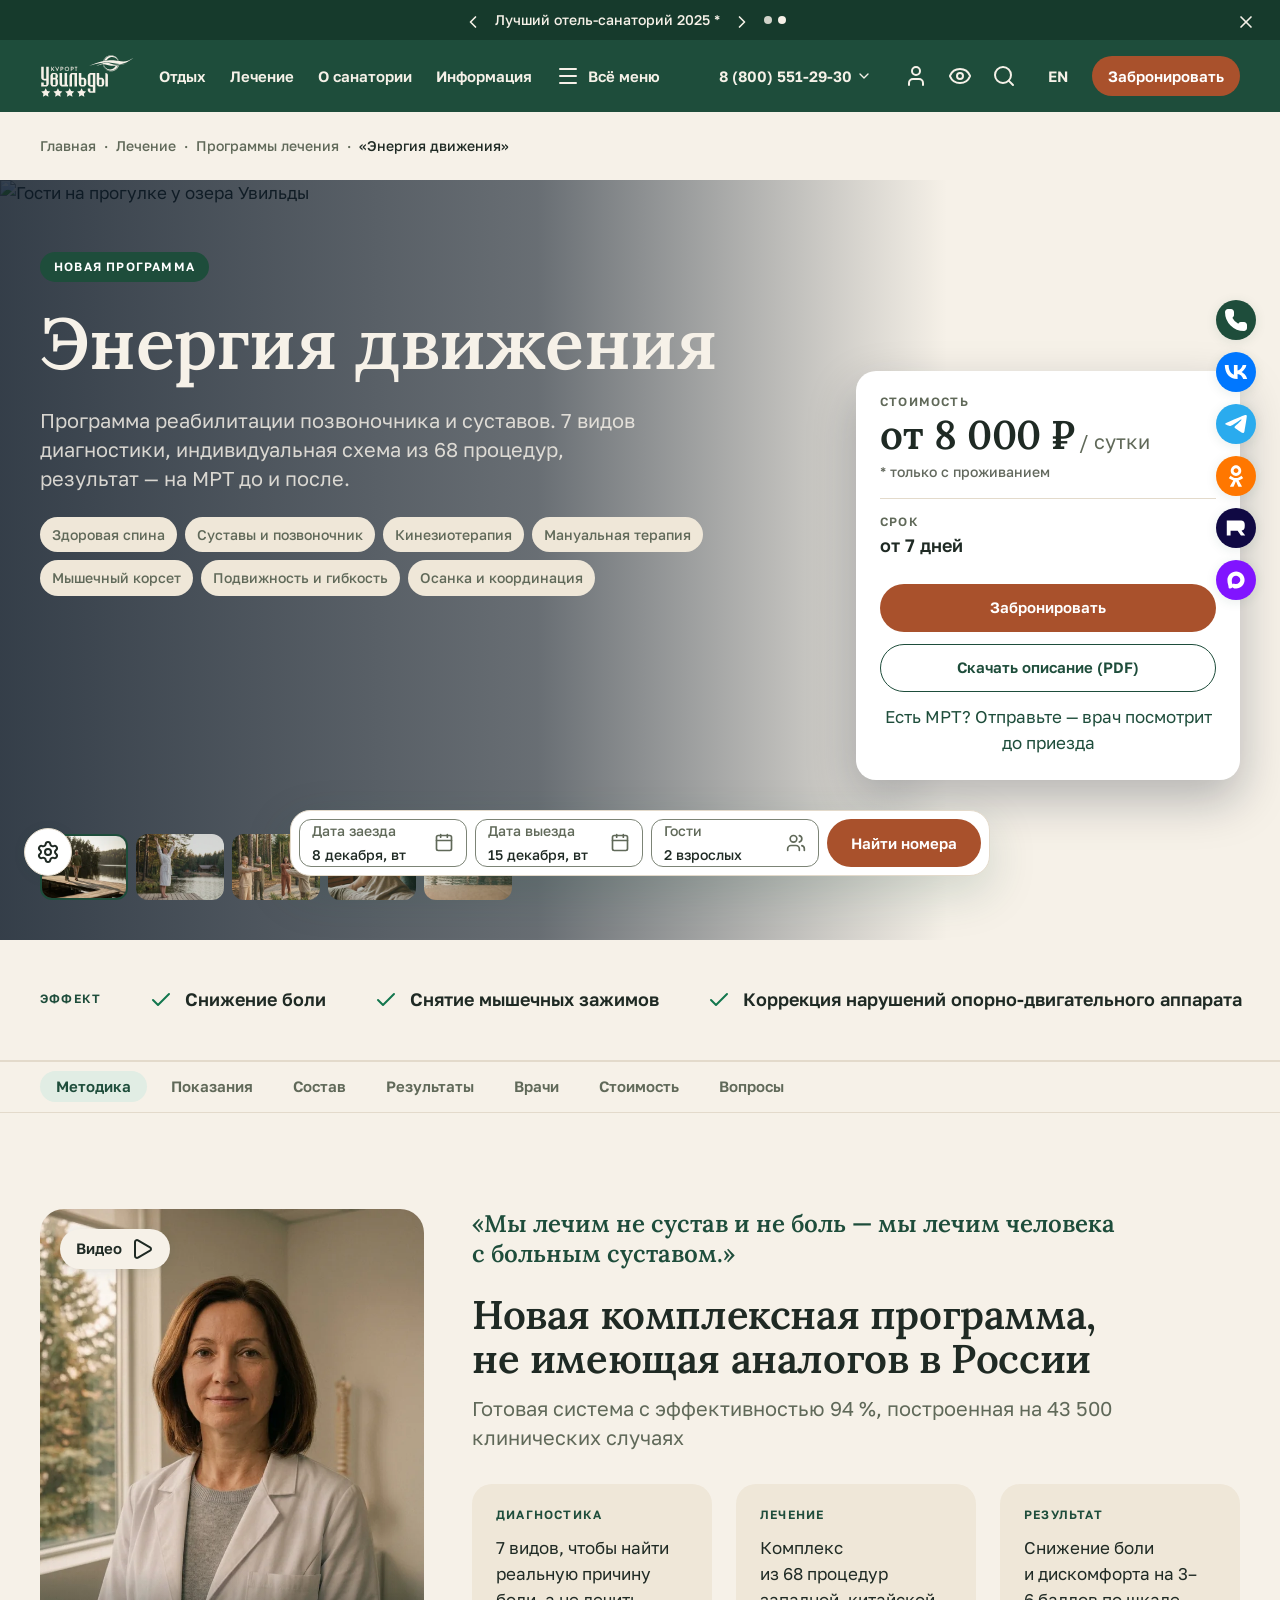
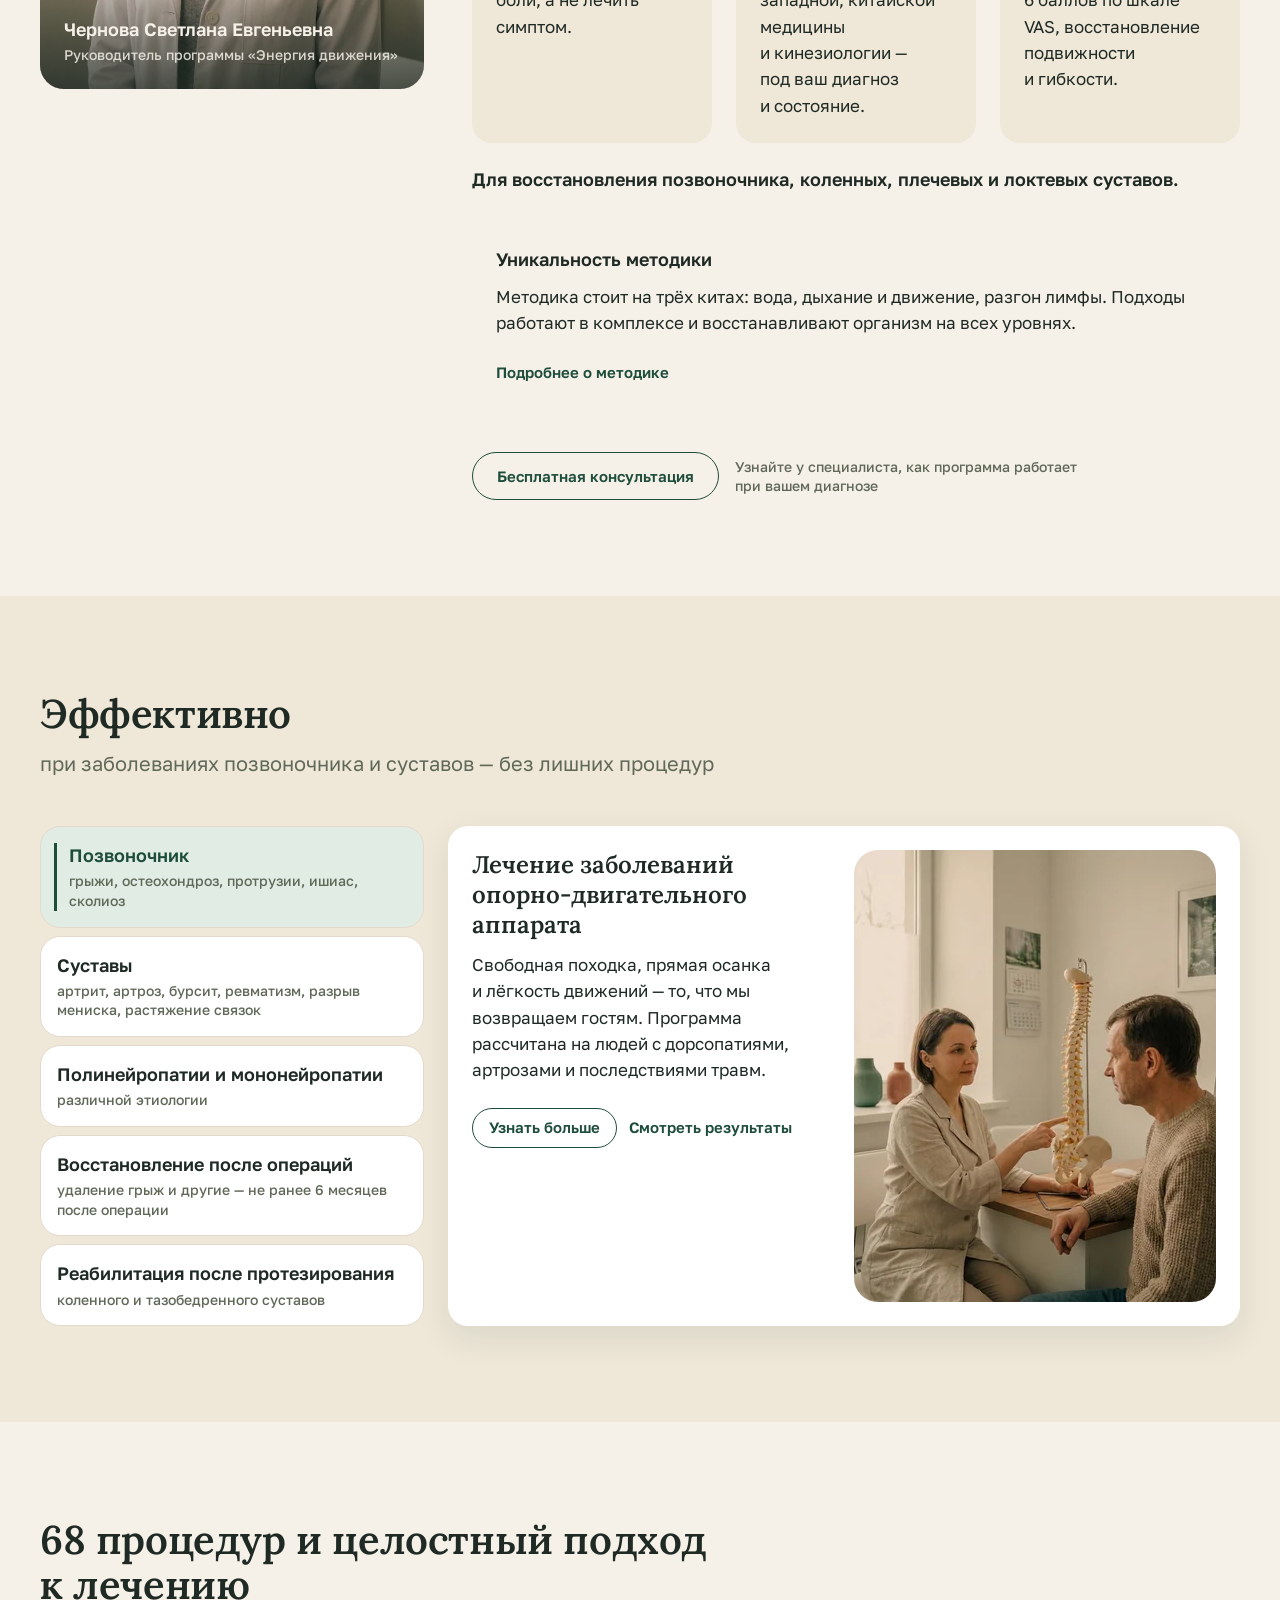
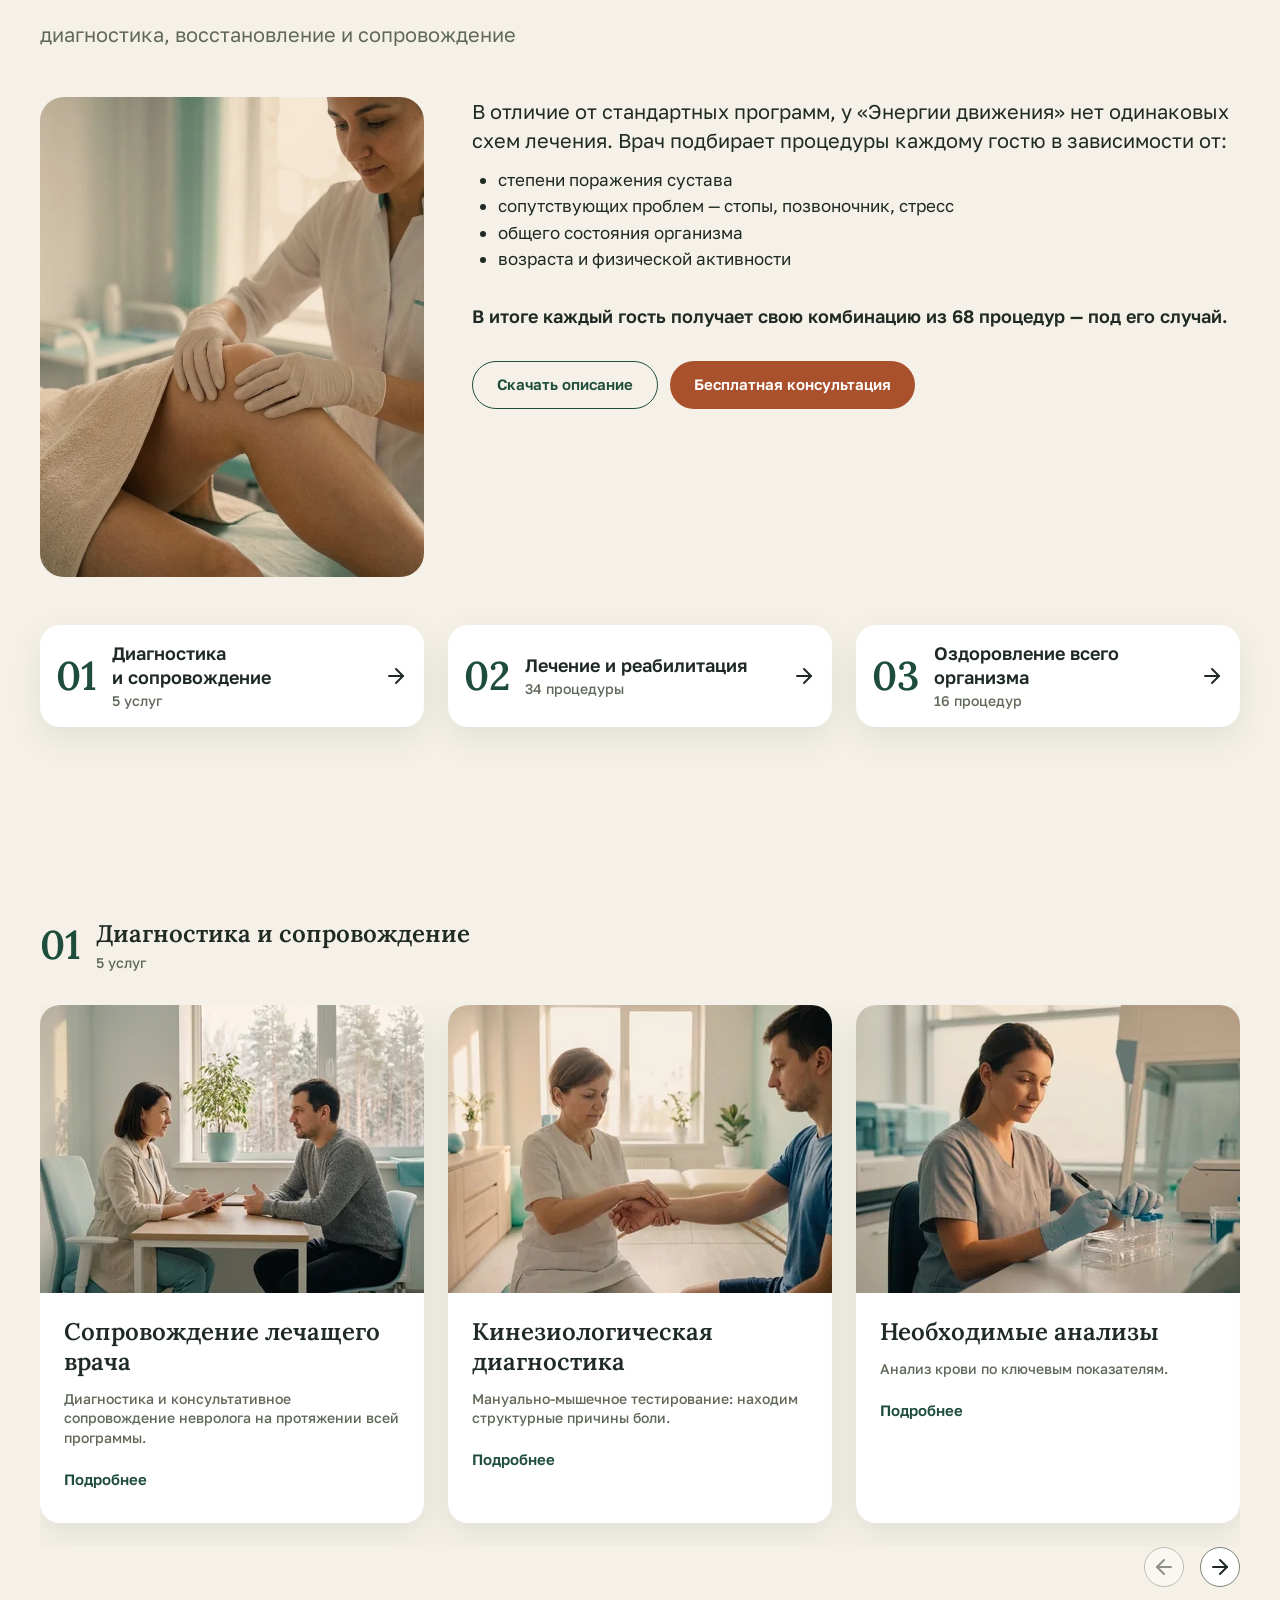
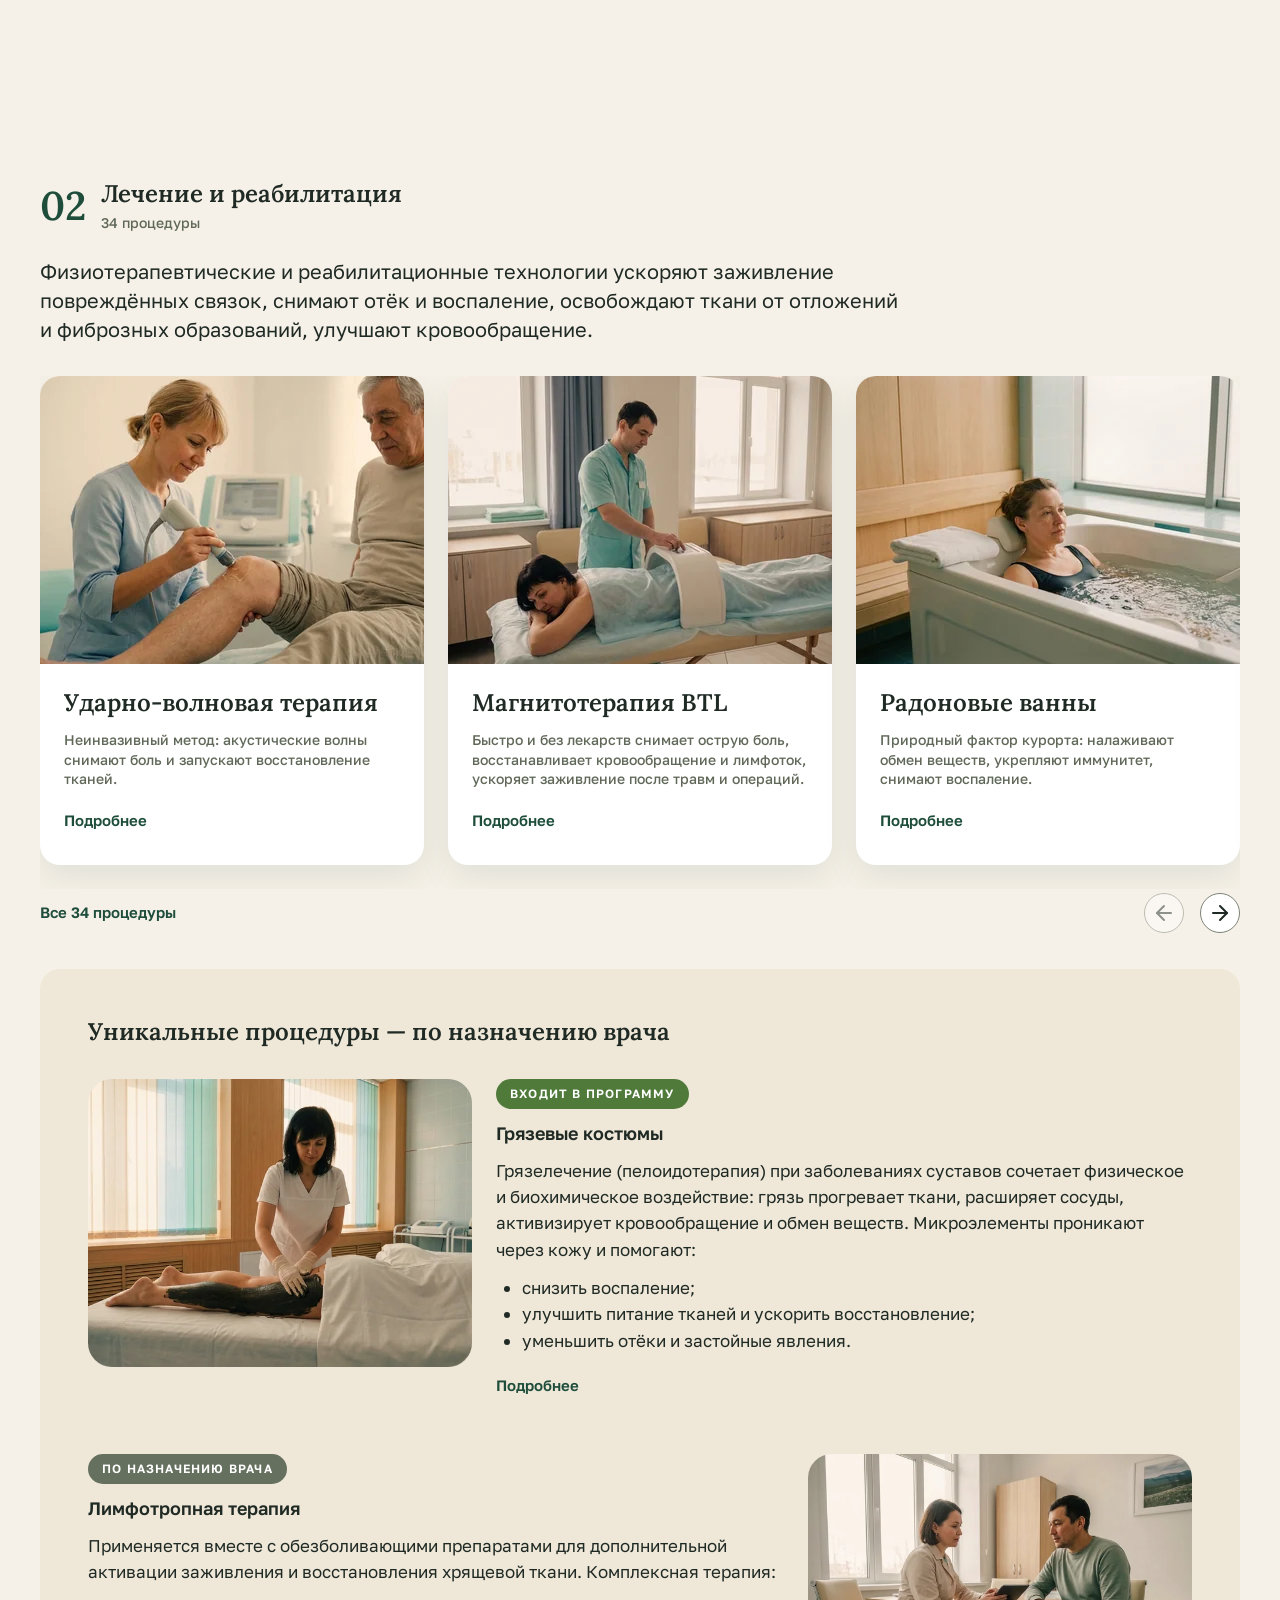
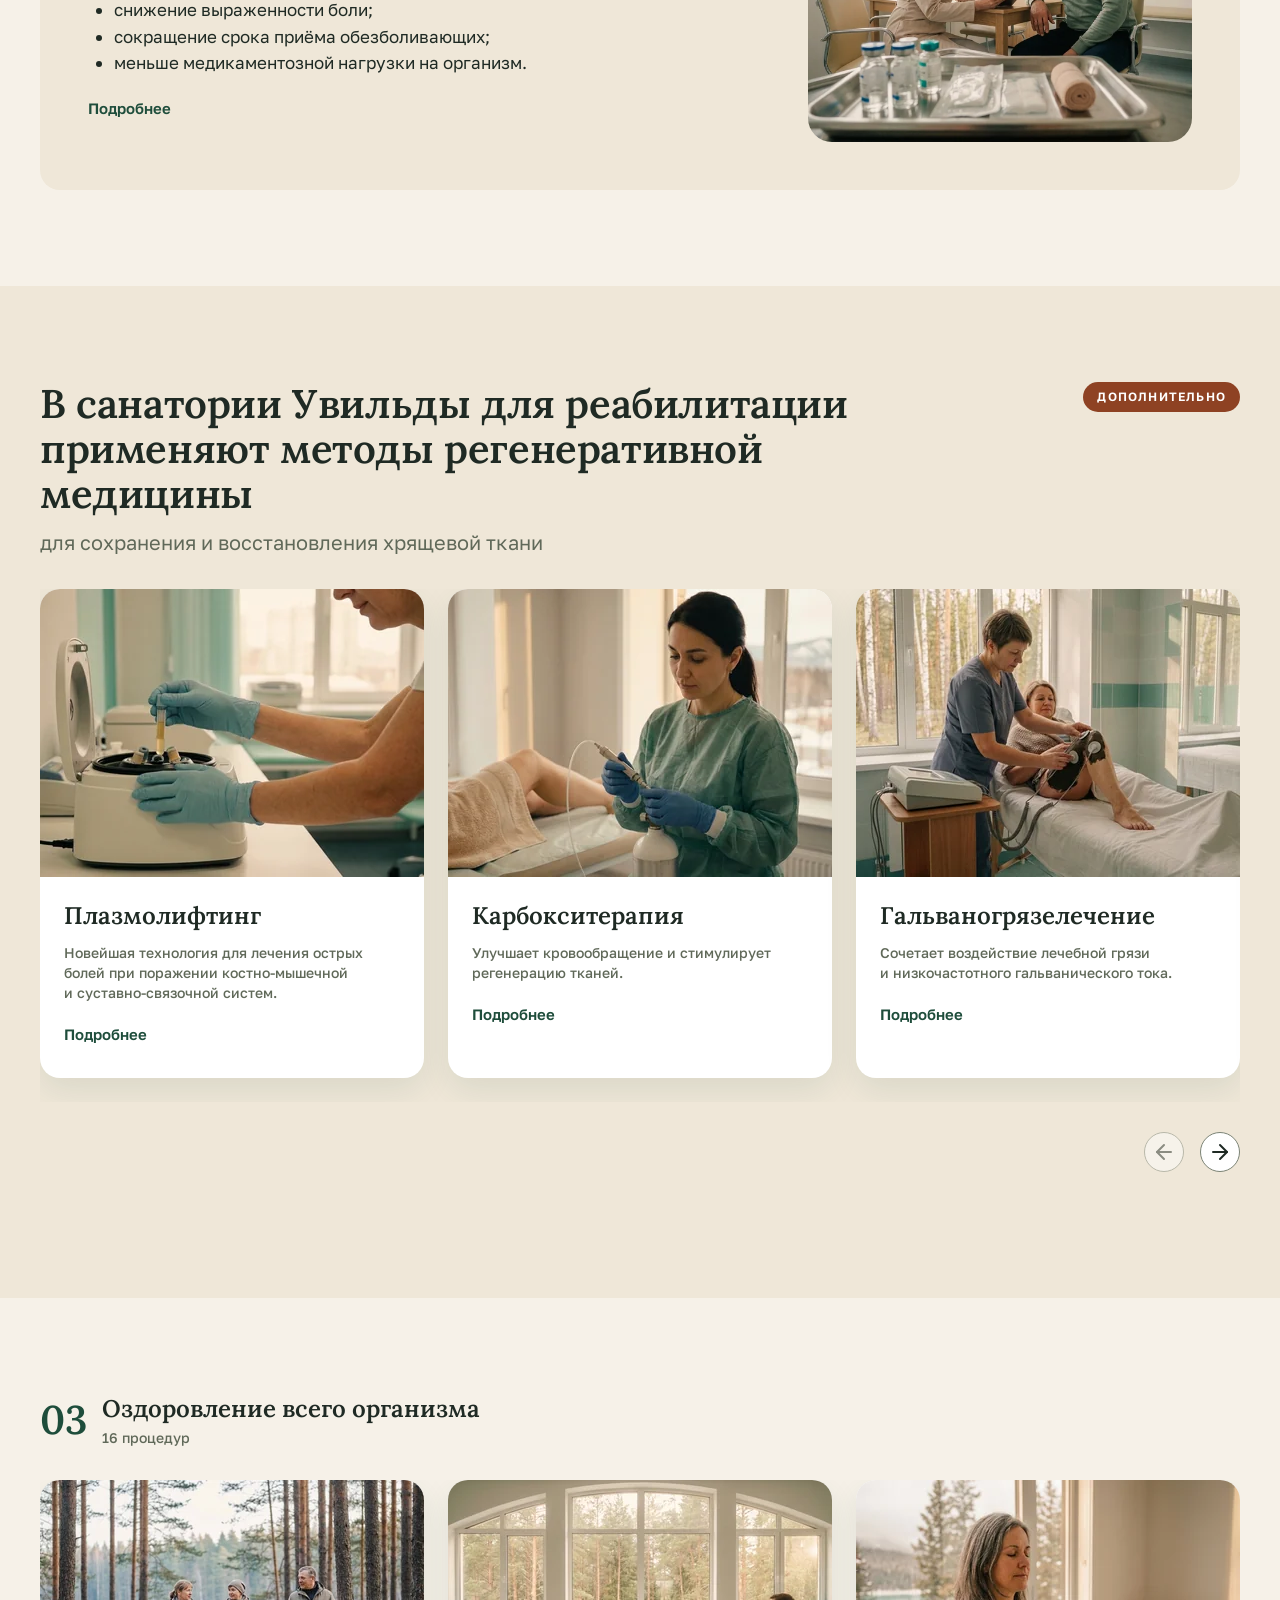
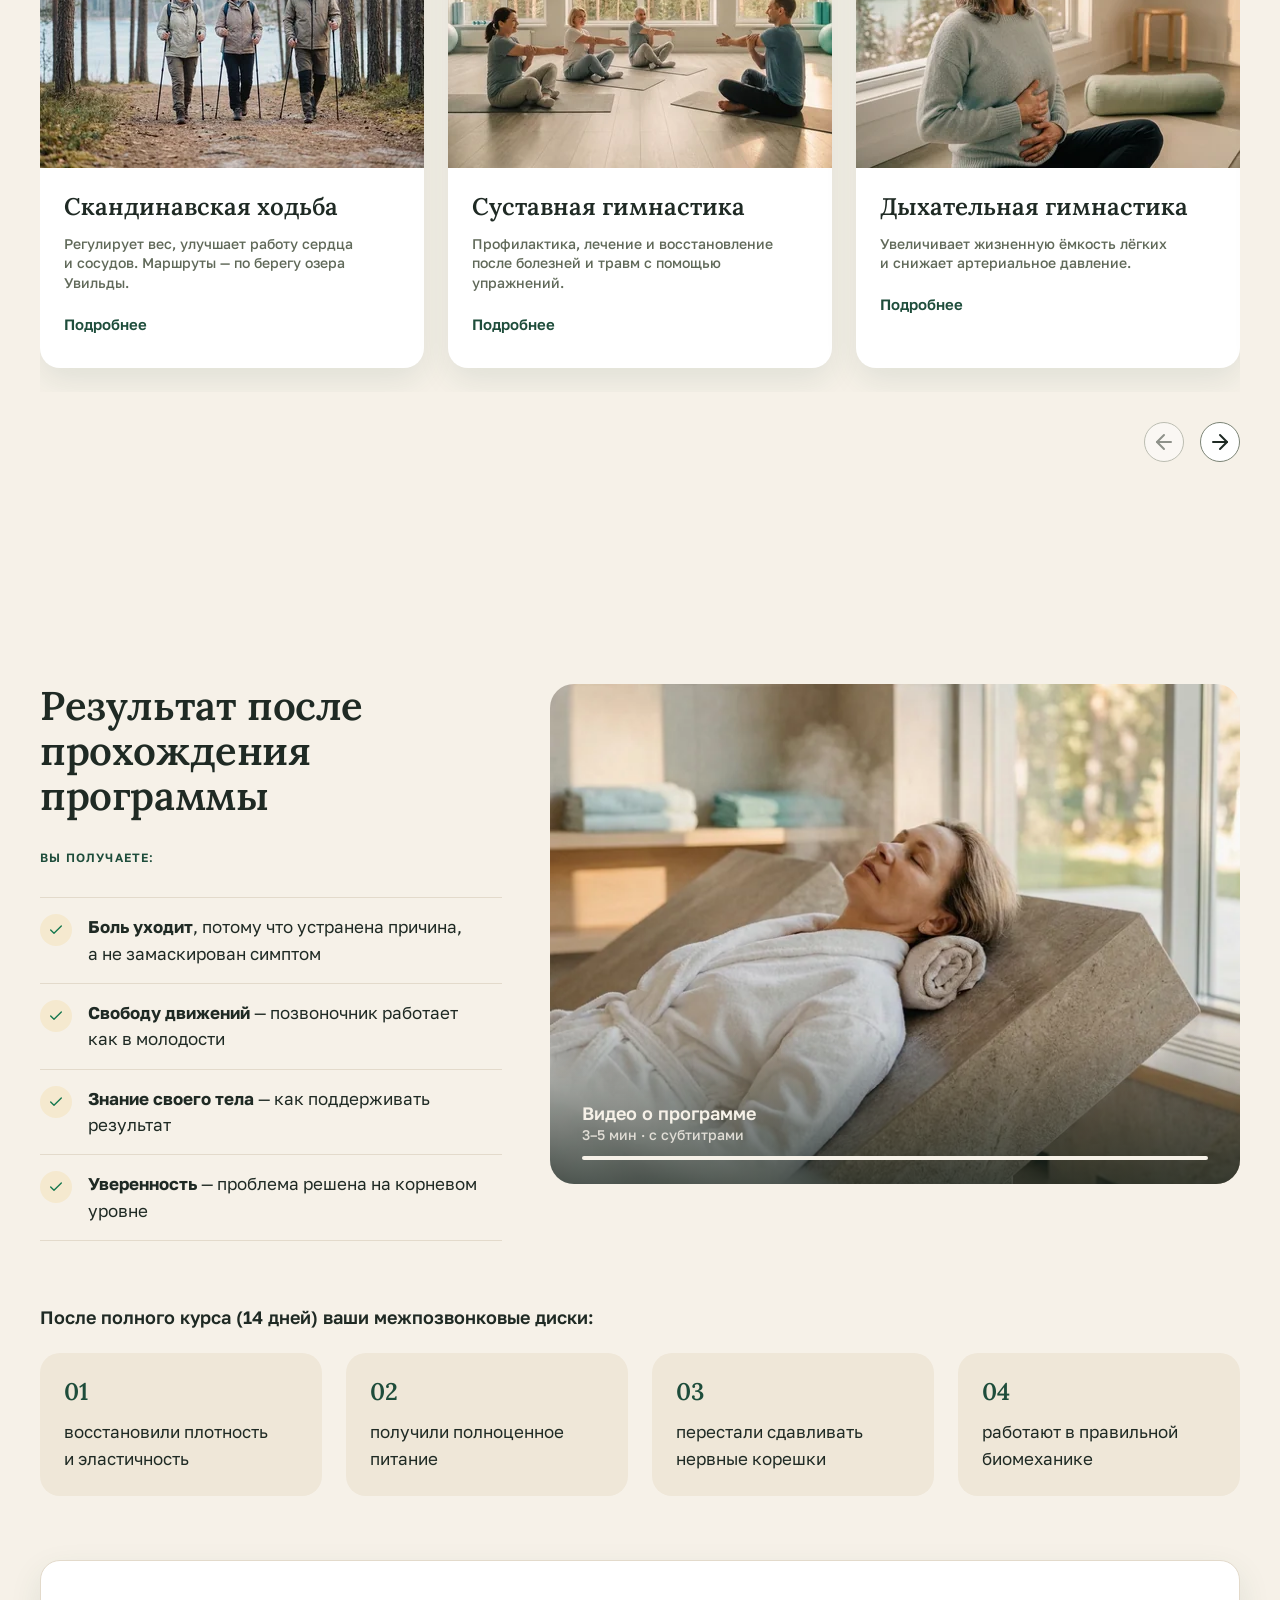
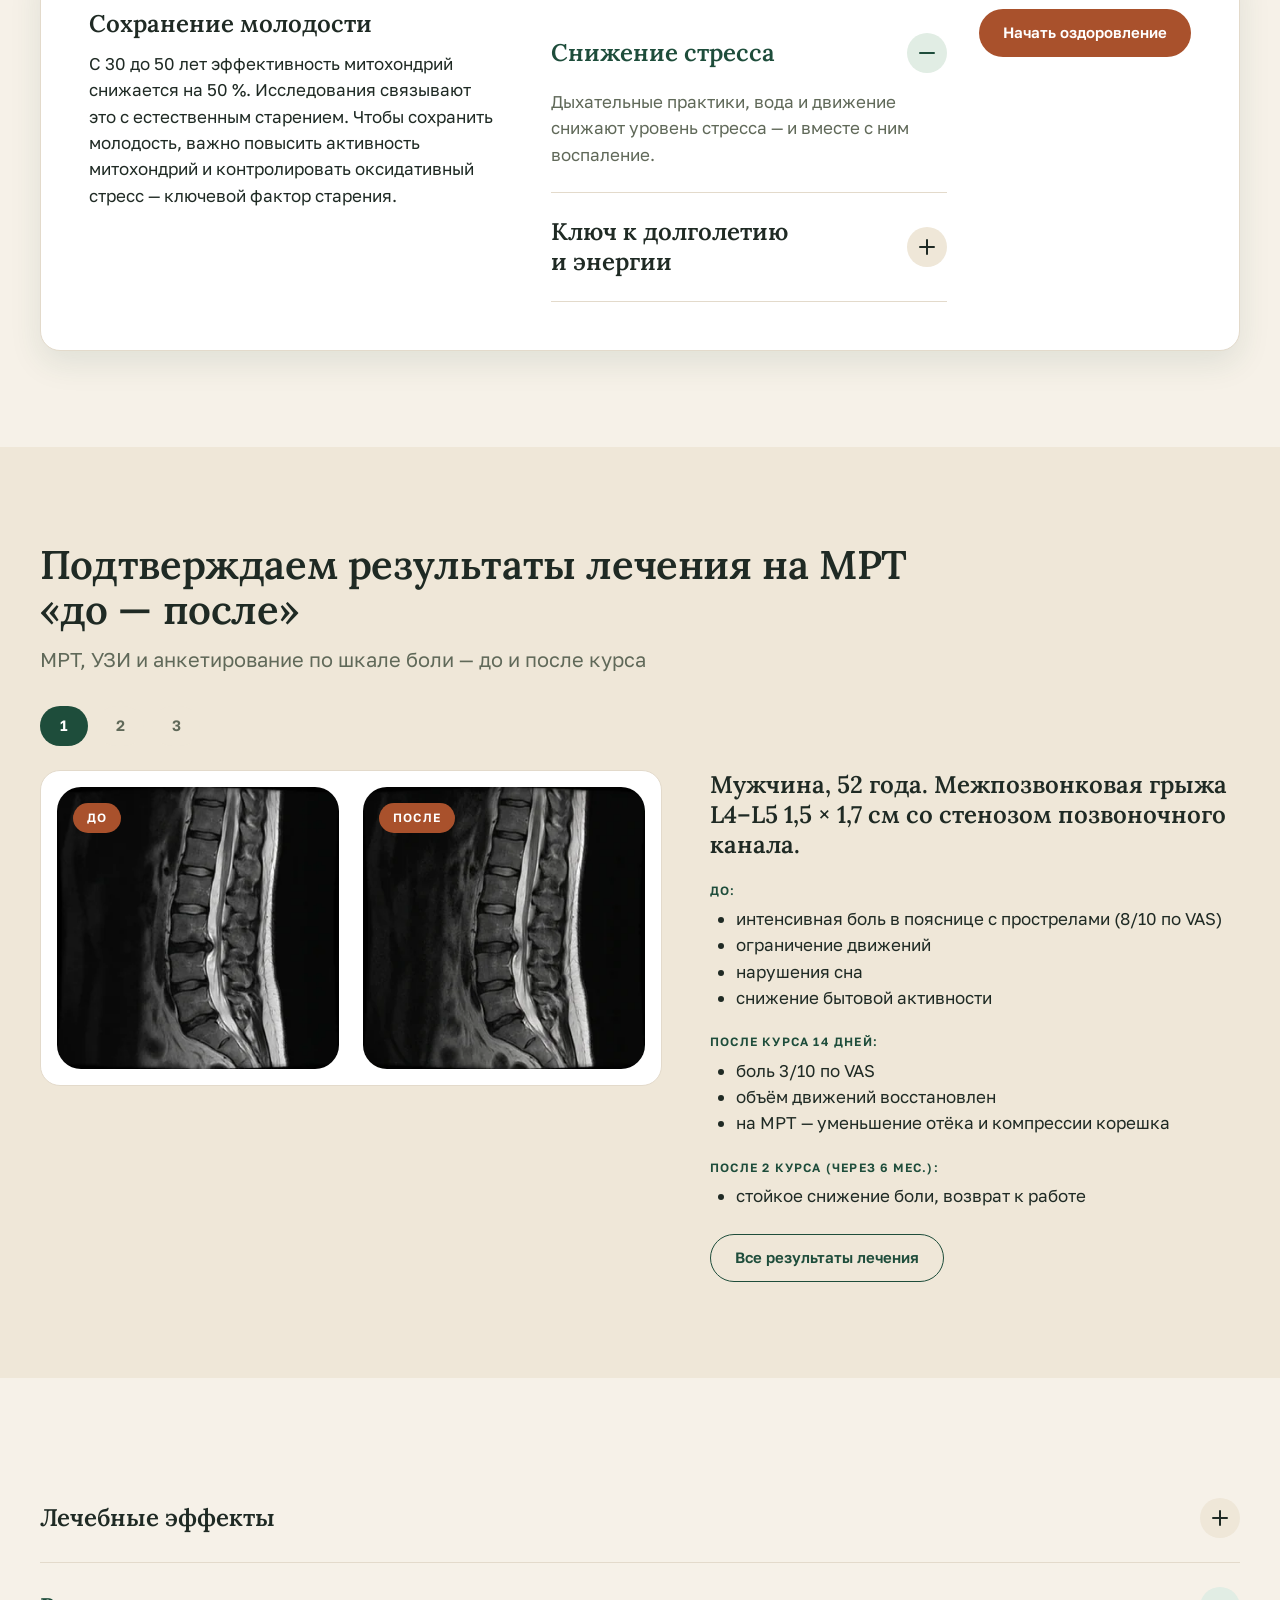
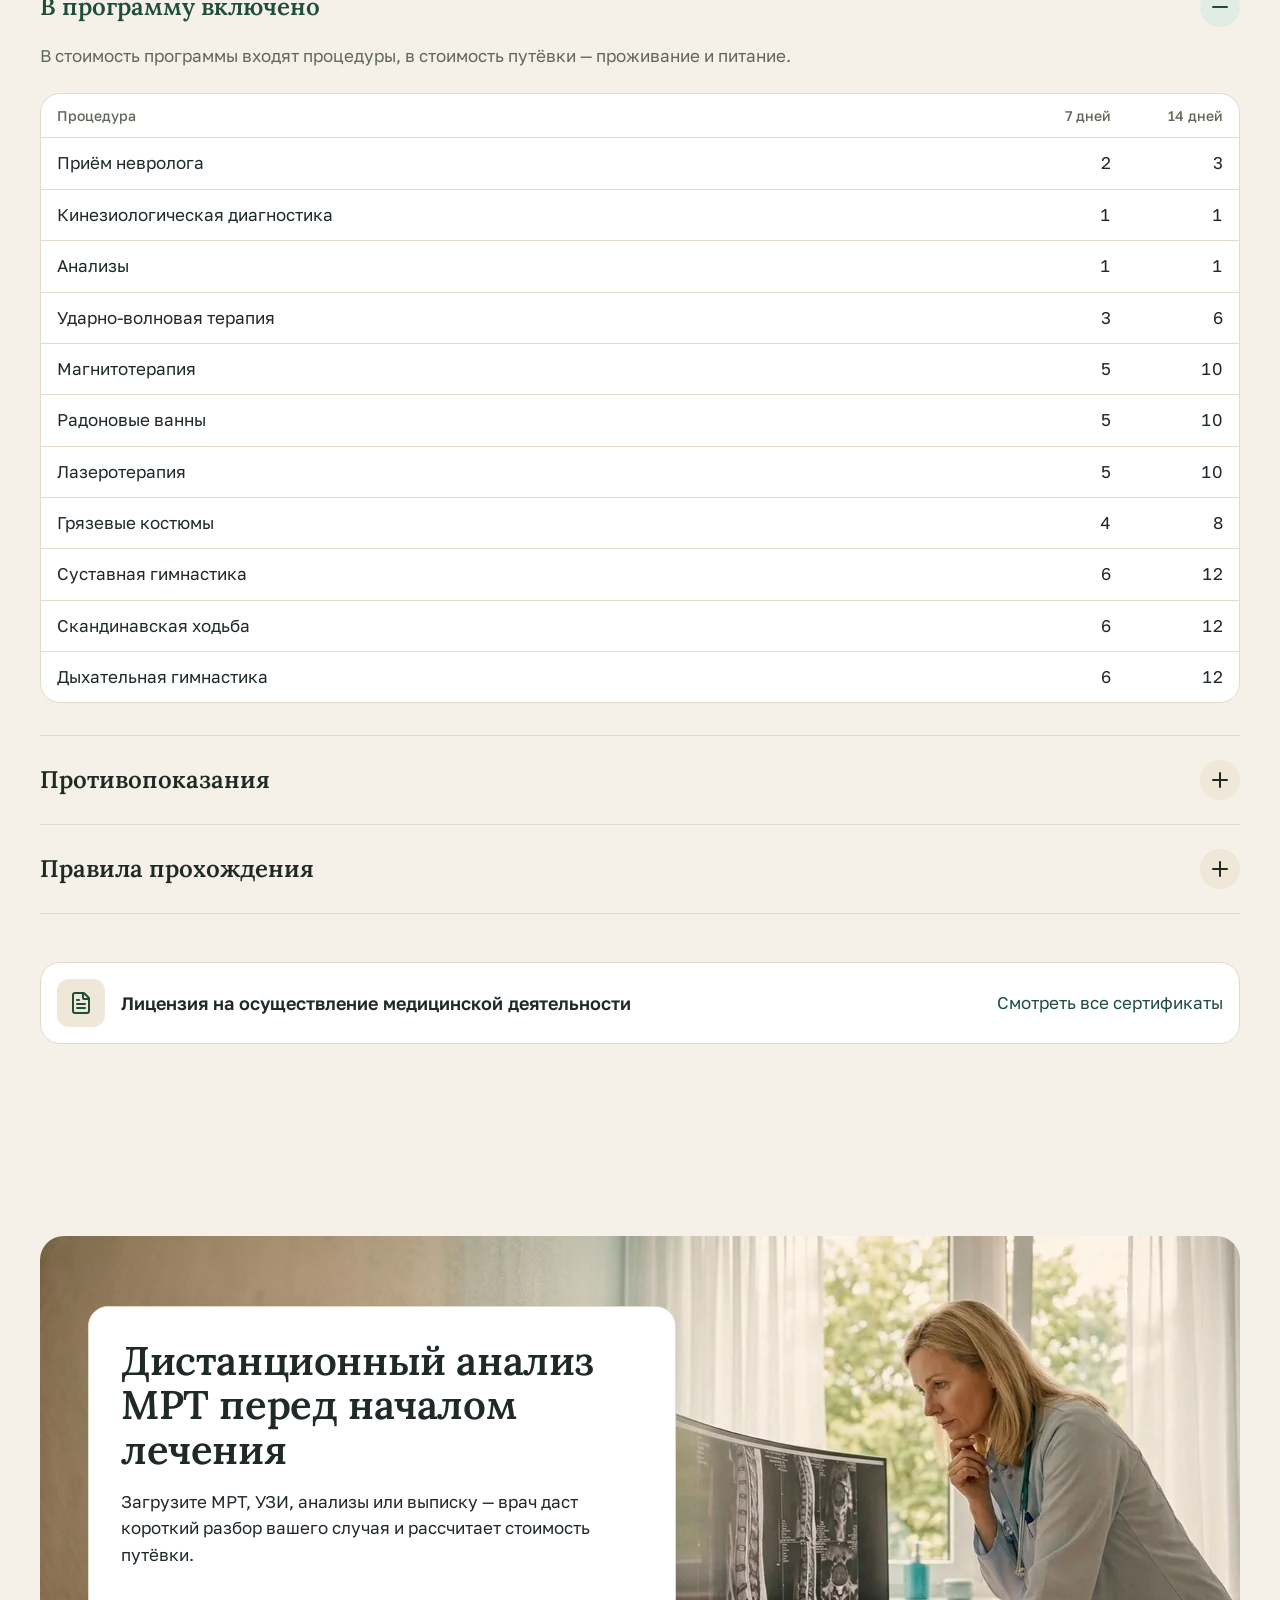
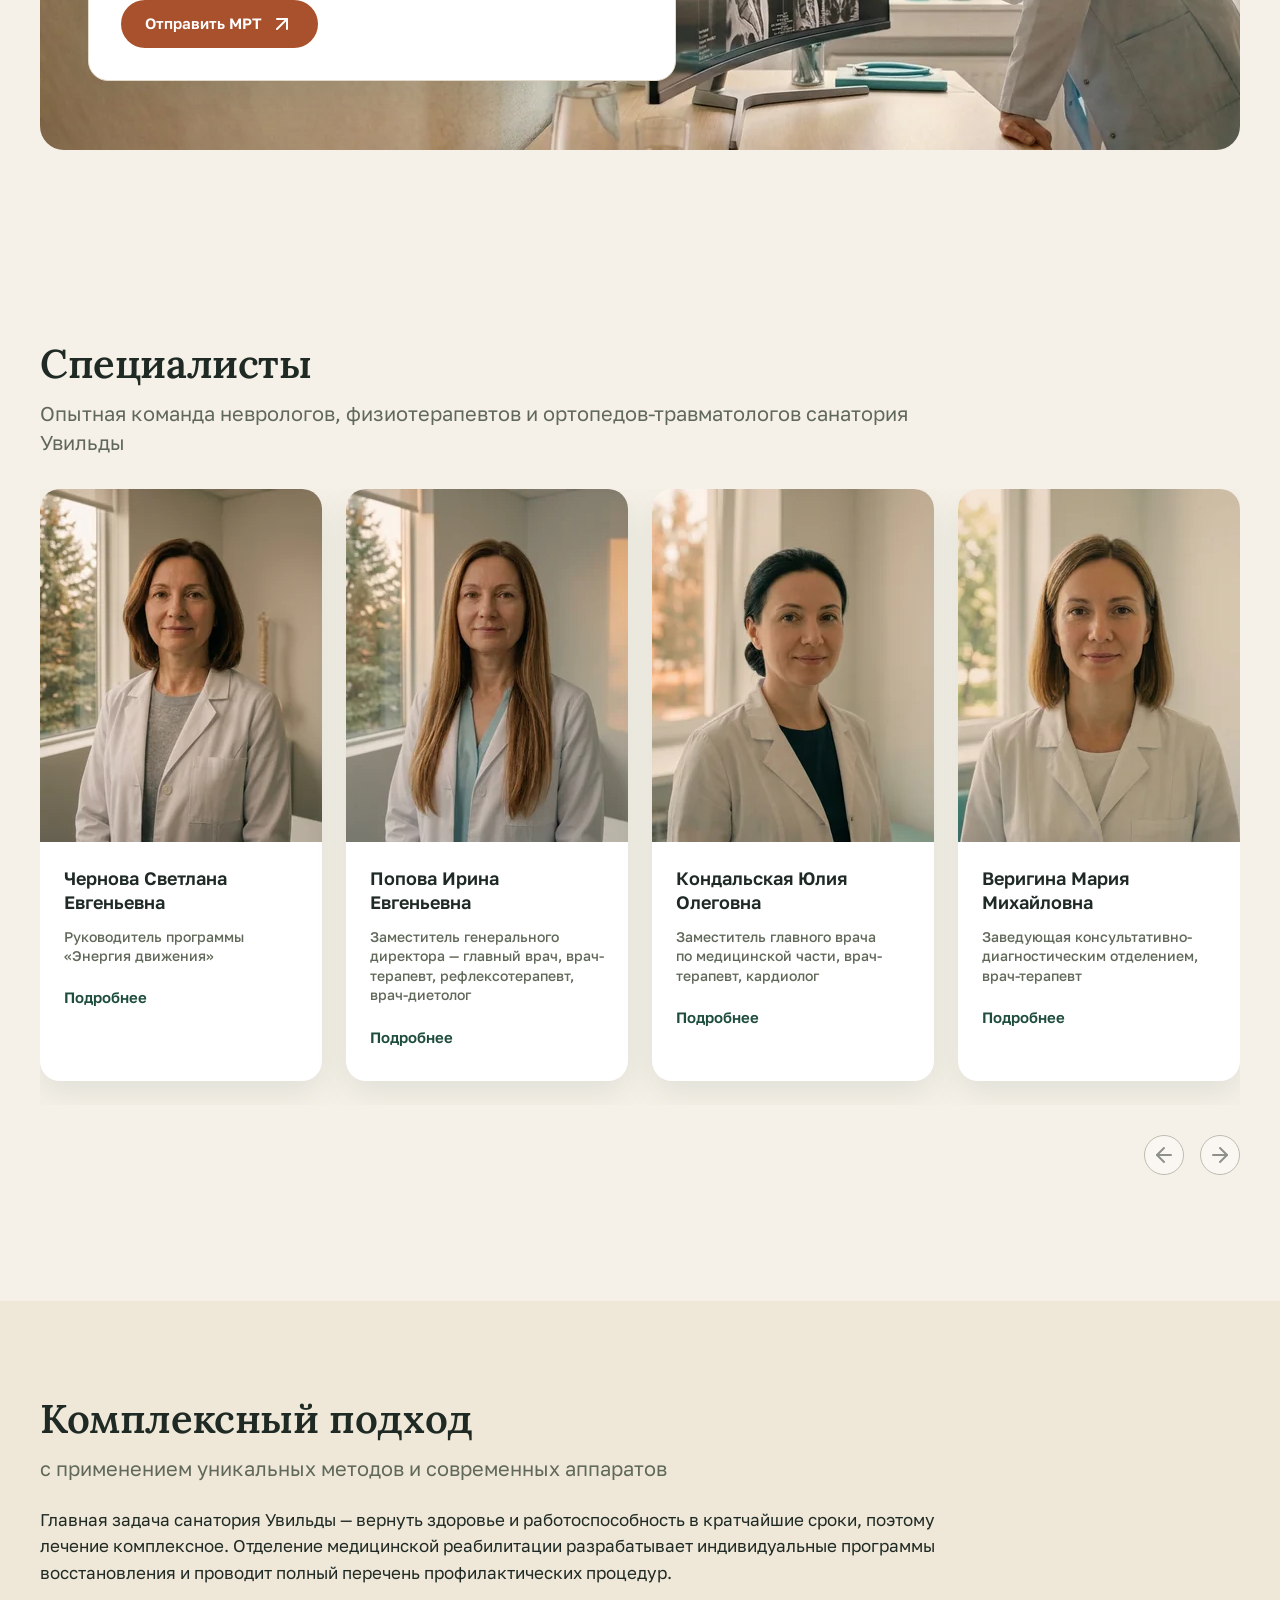
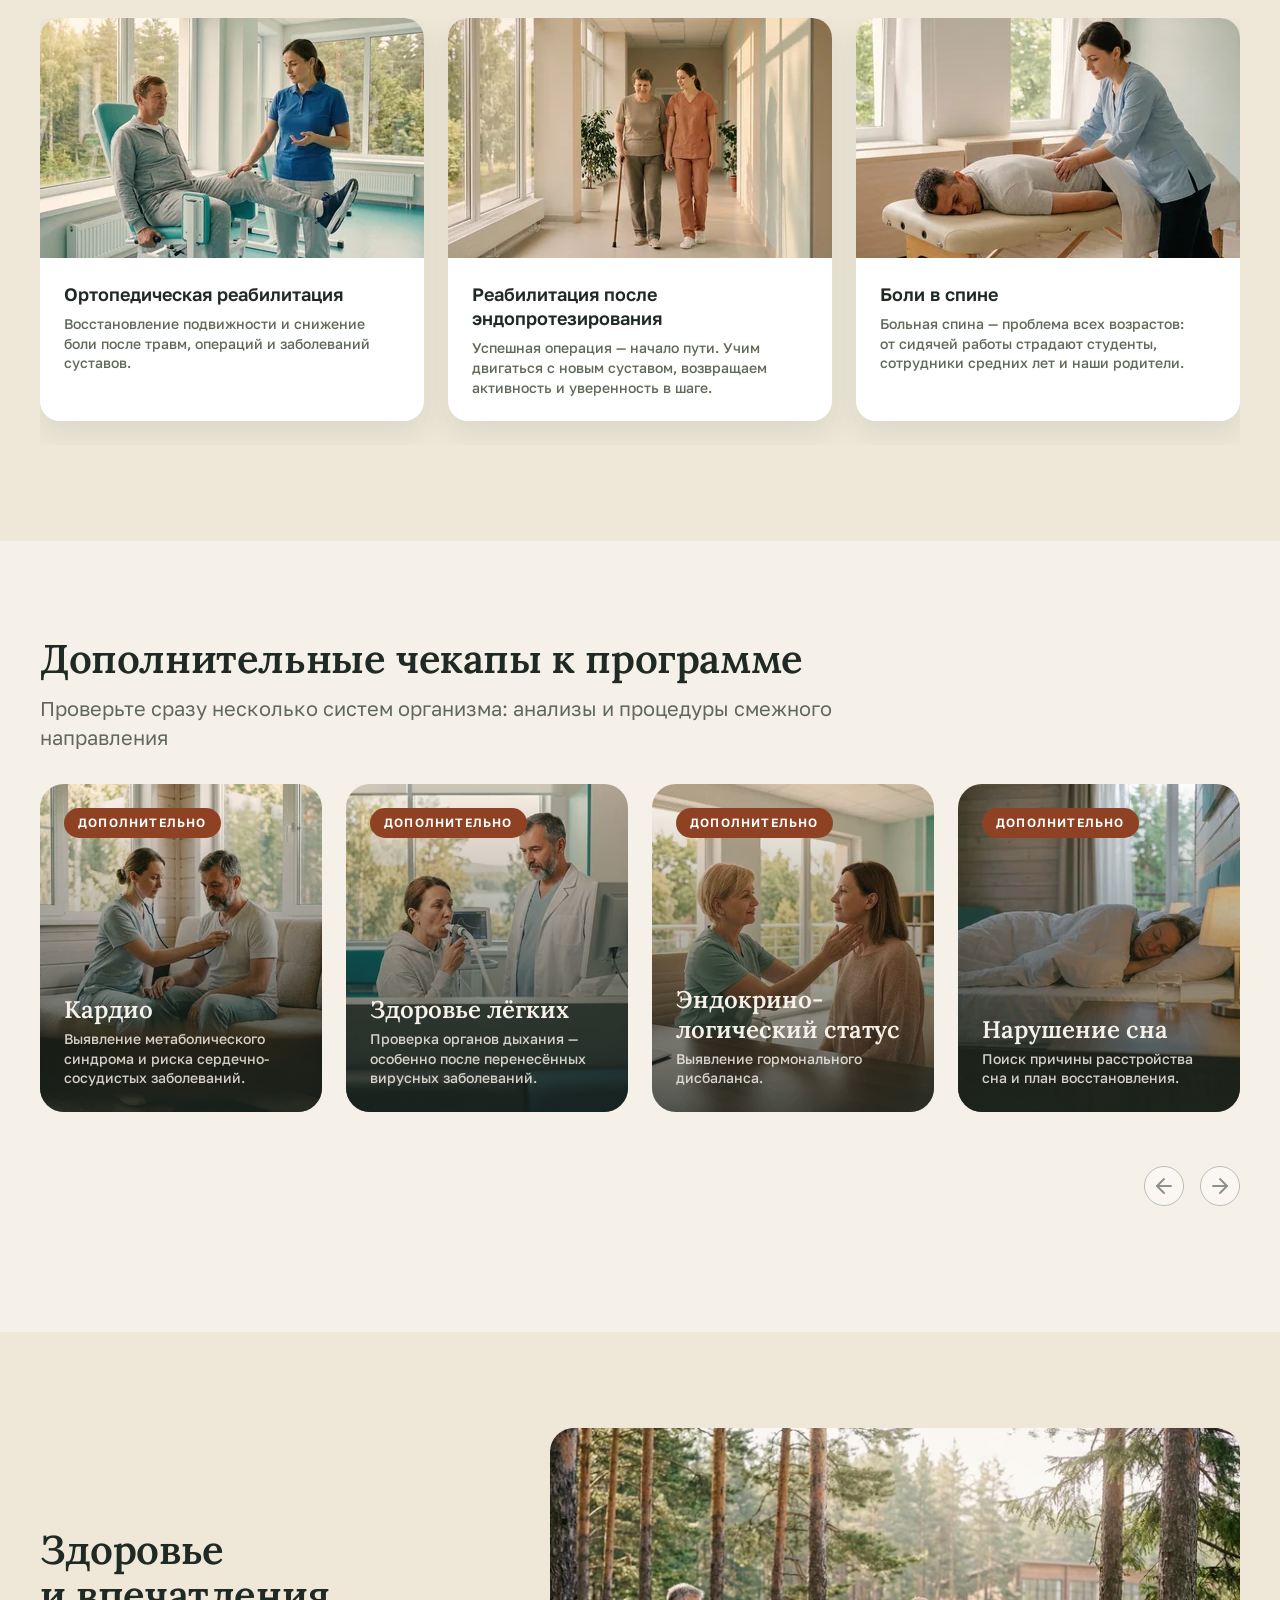
==== commit 01eeff2c: "block 10: кнопка «Все результаты лечения» под текстом кейса, строка с мессенджерами убрана Co-Author" ====
--- a/b/index.html
+++ b/b/index.html
@@ -1057,6 +1057,7 @@
                 <li>стойкое снижение боли, возврат к работе</li>
               </ul>
             </div>
+            <a href="#" class="btn btn--secondary b10__more">Все результаты лечения</a>
           </div>
         </div>
         <div class="b10__case-body" id="mri-case-2" role="tabpanel" aria-labelledby="mri-tab-2" hidden>
@@ -1097,6 +1098,7 @@
                 <li>без обострений, вернулась к скандинавской ходьбе</li>
               </ul>
             </div>
+            <a href="#" class="btn btn--secondary b10__more">Все результаты лечения</a>
           </div>
         </div>
         <div class="b10__case-body" id="mri-case-3" role="tabpanel" aria-labelledby="mri-tab-3" hidden>
@@ -1137,17 +1139,7 @@
                 <li>работает за компьютером полный день без боли</li>
               </ul>
             </div>
-          </div>
-        </div>
-      </div>
-      <div class="b10__help">
-        <a href="#" class="btn btn--secondary">Все результаты лечения</a>
-        <div class="b10__help-msg">
-          <p class="text-body">Готовы помочь с выбором программы — звоните: <span class="nowrap">8 (800) 551-29-30</span></p>
-          <div class="messenger-inline">
-            <a href="#" class="icon-btn icon-btn--msg icon-btn--msg--telegram" aria-label="Telegram"><svg class="icon icon--fill" width="24" height="24"><use href="#icon-telegram-plane"></use></svg></a>
-            <a href="#" class="icon-btn icon-btn--msg icon-btn--msg--whatsapp" aria-label="WhatsApp"><svg class="icon icon--fill" width="24" height="24"><use href="#icon-brand-whatsapp"></use></svg></a>
-            <a href="#" class="icon-btn icon-btn--msg icon-btn--msg--max" aria-label="MAX"><svg class="icon icon--fill" width="24" height="24"><use href="#icon-brand-max"></use></svg></a>
+            <a href="#" class="btn btn--secondary b10__more">Все результаты лечения</a>
           </div>
         </div>
       </div>
--- a/css/components.css
+++ b/css/components.css
@@ -938,12 +938,12 @@
 
 /* ================= Тема «Глубокий синий»: соты ================= */
 /* Фон страницы — бесшовная плитка сот; секции с подложкой surface/section её перекрывают.
-   В Figma слой 60 %, но в браузере общие края сот рисуются дважды и узор плотнее — 0.35 совпадает с макетом на глаз */
+   В Figma слой 60 %, но в браузере общие края сот рисуются дважды и узор плотнее — 0.35 совпадало с макетом; приглушено до 0.22 по просьбе Евгения */
 [data-theme="deep"] body { position: relative; }
 [data-theme="deep"] body::before {
   content: ""; position: absolute; inset: 0; z-index: -1; pointer-events: none;
   background: url("../assets/img/honeycomb-tile.svg") repeat 0 0 / 468px 360px;
-  opacity: .35;
+  opacity: .22;
 }
 /* Секции на подложке: гроздь сот с кругами справа сверху, частично за краем, под контентом */
 [data-theme="deep"] .tone { position: relative; overflow: hidden; isolation: isolate; }
--- a/css/blocks.css
+++ b/css/blocks.css
@@ -328,8 +328,7 @@
 .b10__text-group .label { color: var(--color-heading-accent); }
 .b10__text-group ul { list-style: disc; padding-left: 25.5px; }
 .b10__text-group li { line-height: 1.55; }
-.b10__help { display: flex; gap: var(--space-32); align-items: center; flex-wrap: wrap; }
-.b10__help-msg { display: flex; gap: var(--space-12); align-items: center; flex-wrap: wrap; }
+.b10__more { align-self: flex-start; }
 
 /* ---------- Блок 11+12. Условия + Лицензия ---------- */
 .b11 { display: flex; flex-direction: column; gap: var(--space-48); }
--- a/css/responsive.css
+++ b/css/responsive.css
@@ -283,7 +283,6 @@
   .b10__snapshots { padding: var(--space-12); }
   .before-after { gap: var(--space-12); }
   .before-after__cap { top: 8px; left: 8px; }
-  .b10__help { flex-direction: column; align-items: flex-start; gap: var(--space-16); }
 
   /* Блок 11: таблица и лицензия */
   .table-row { gap: var(--space-8); padding: var(--space-12); }
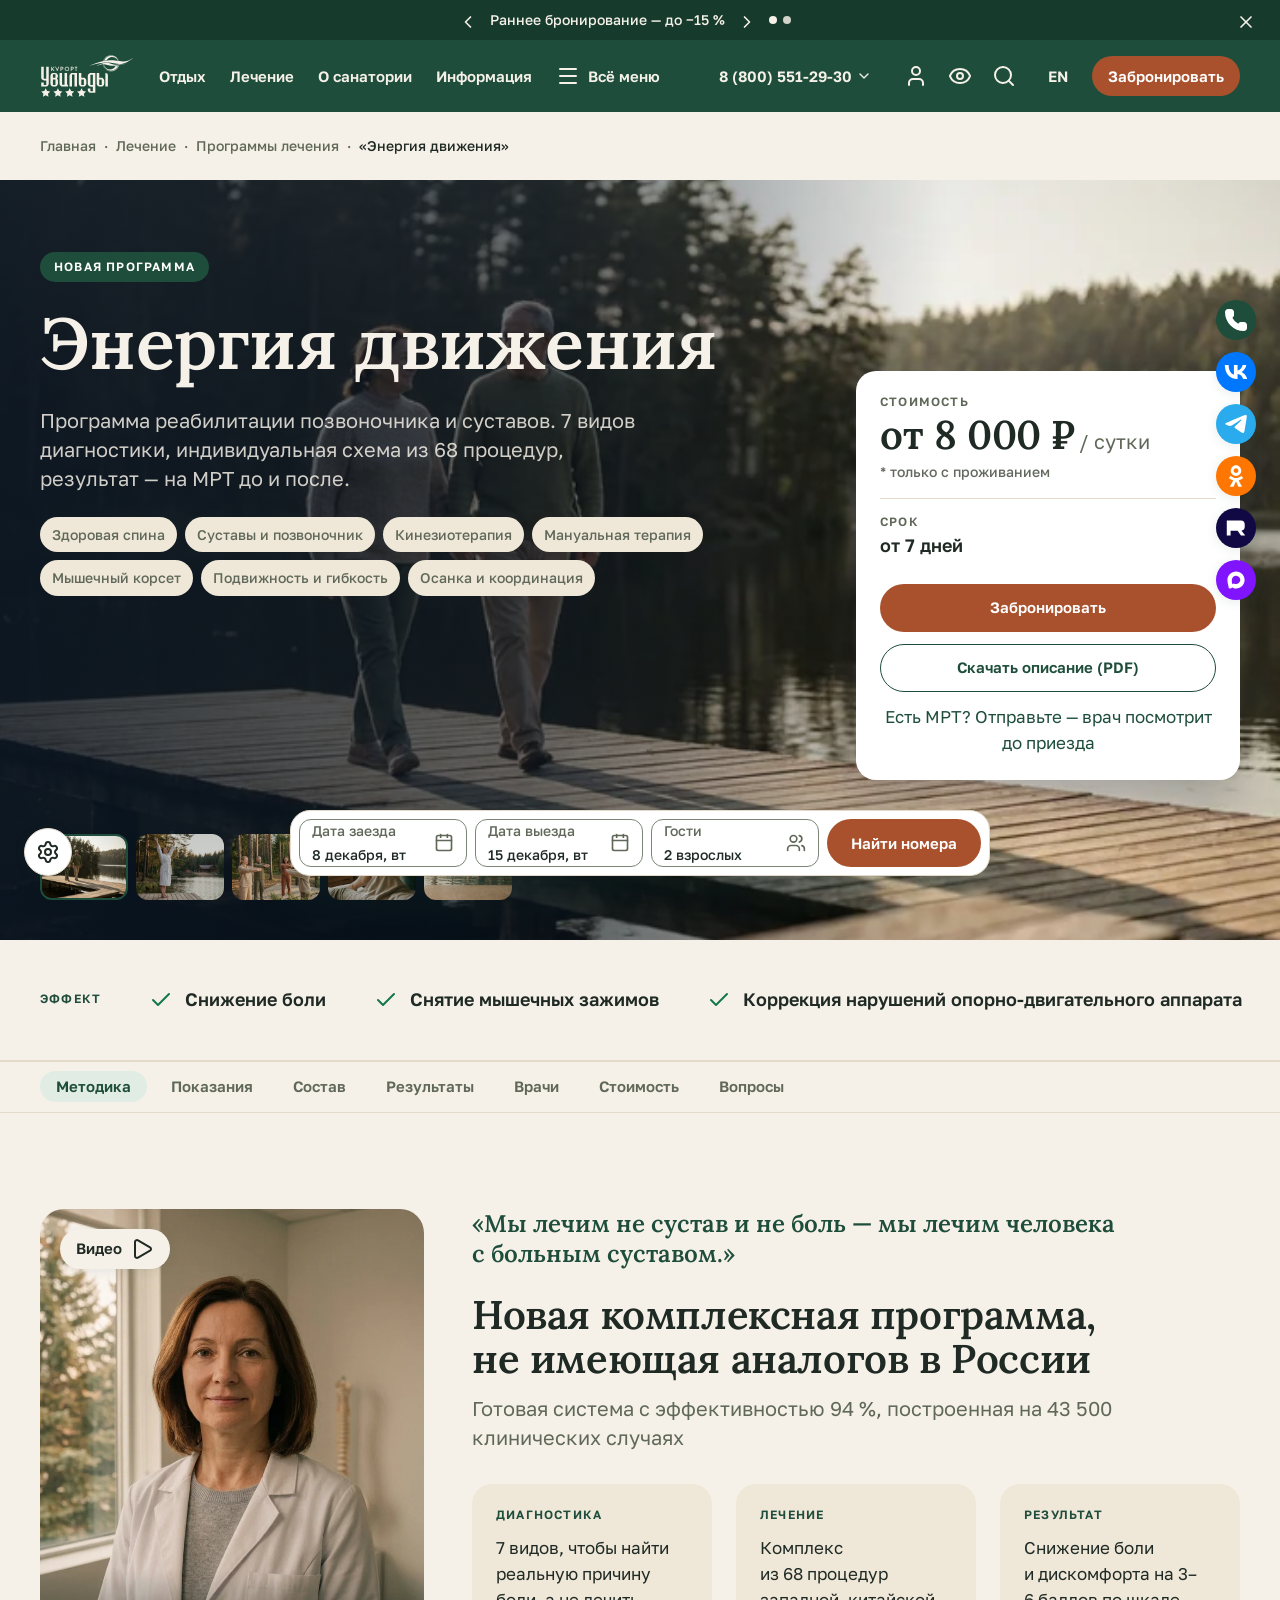
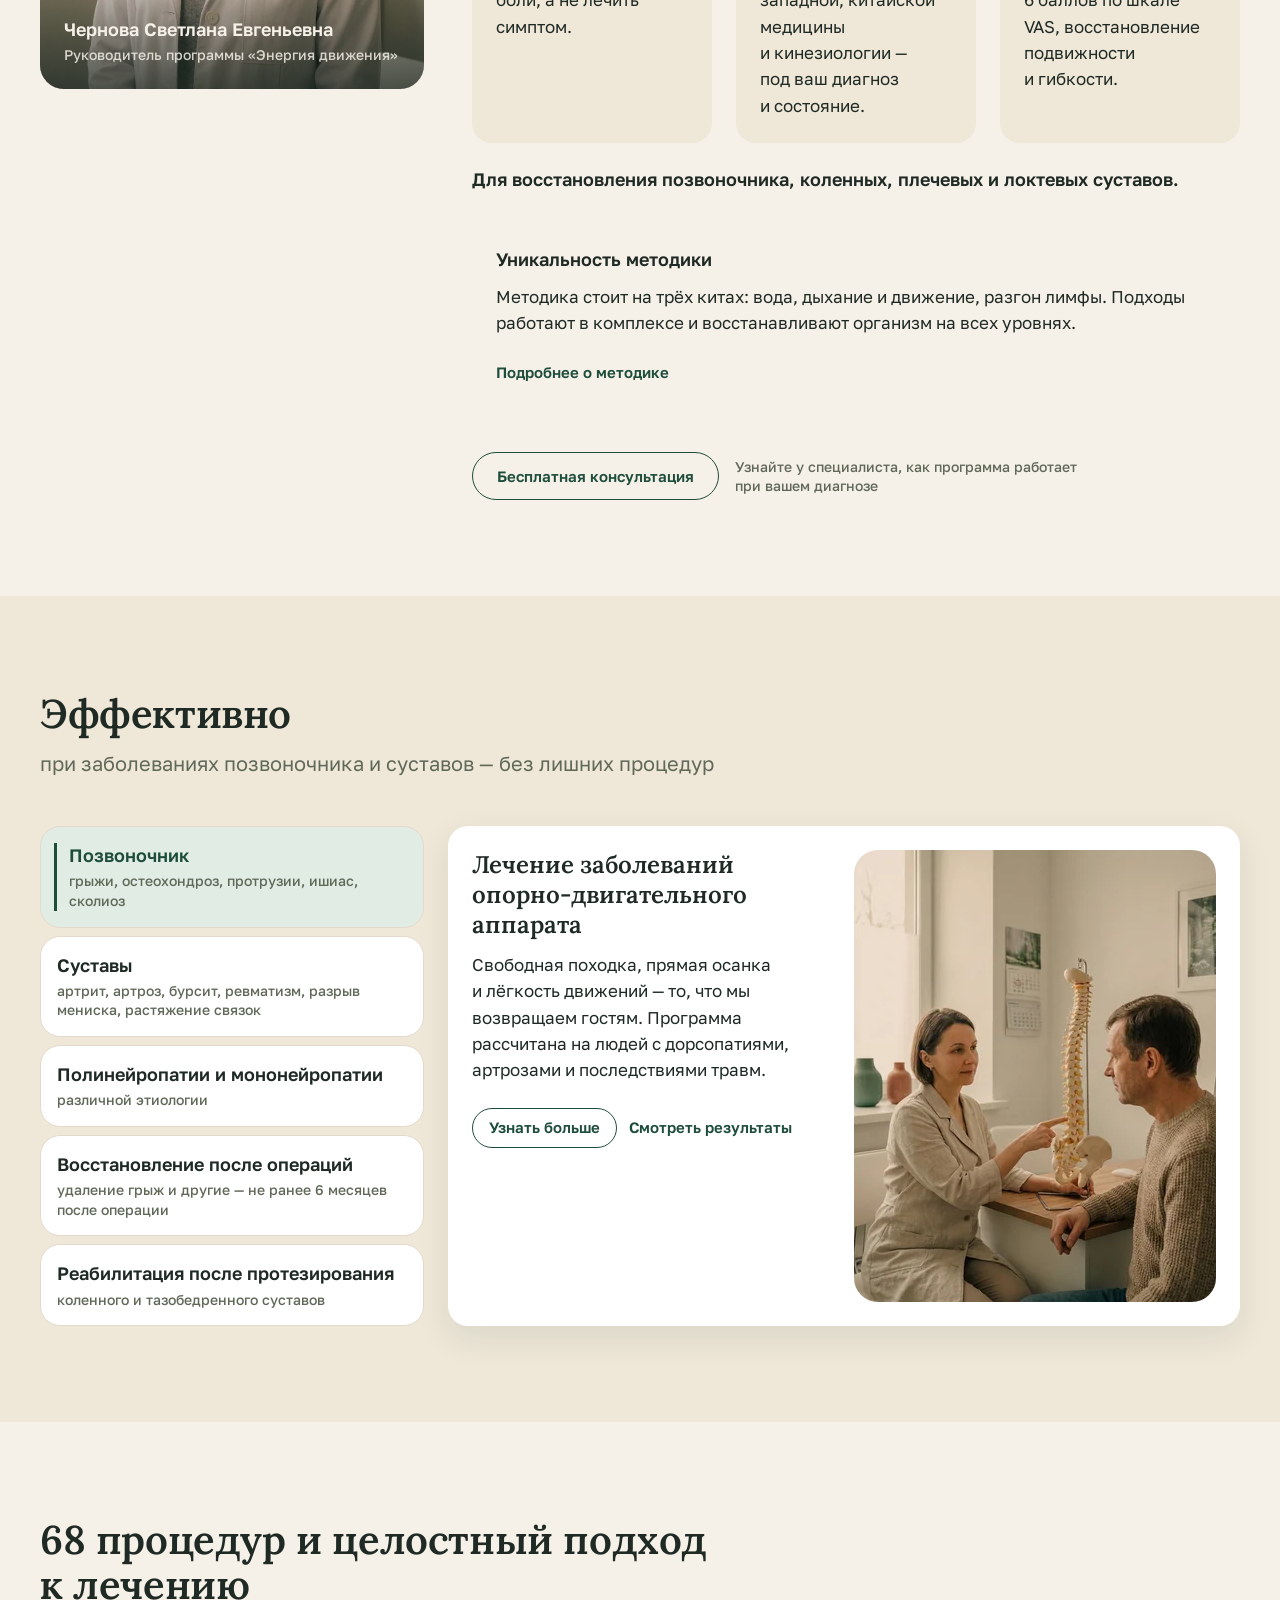
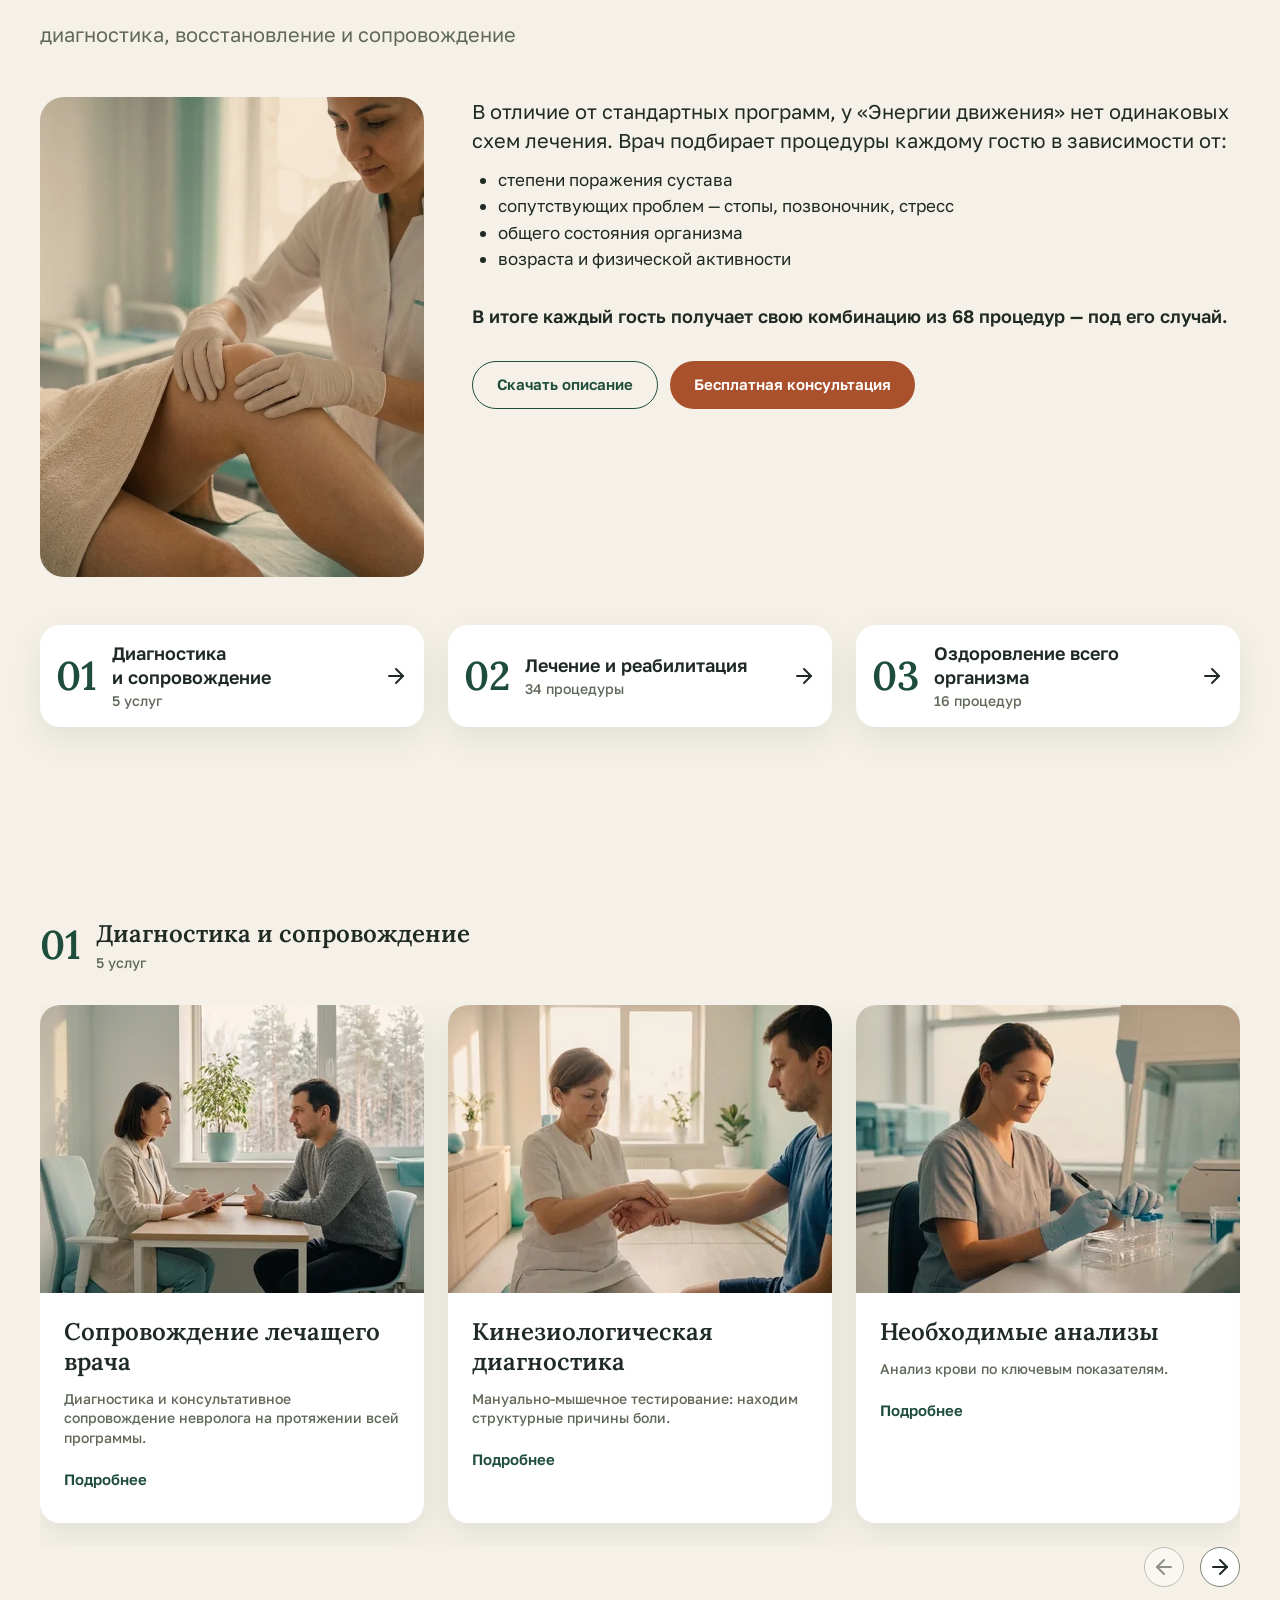
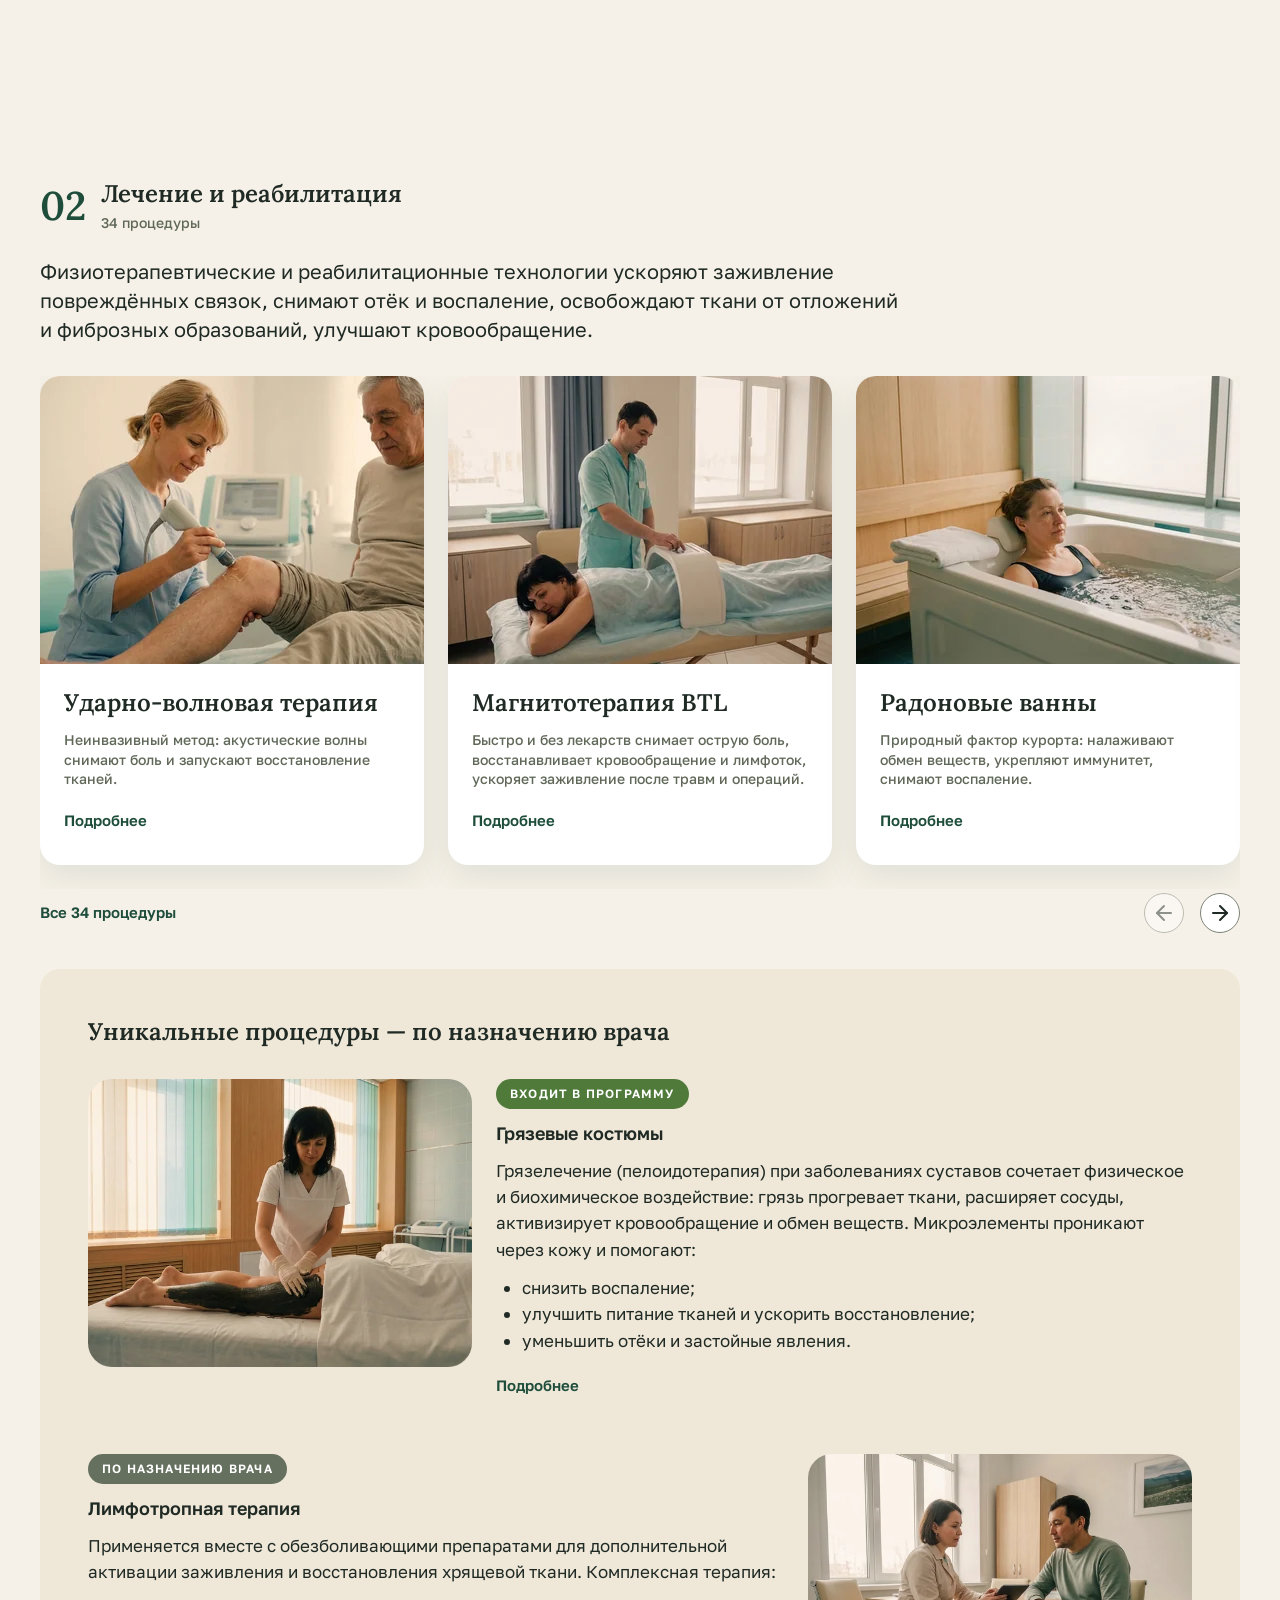
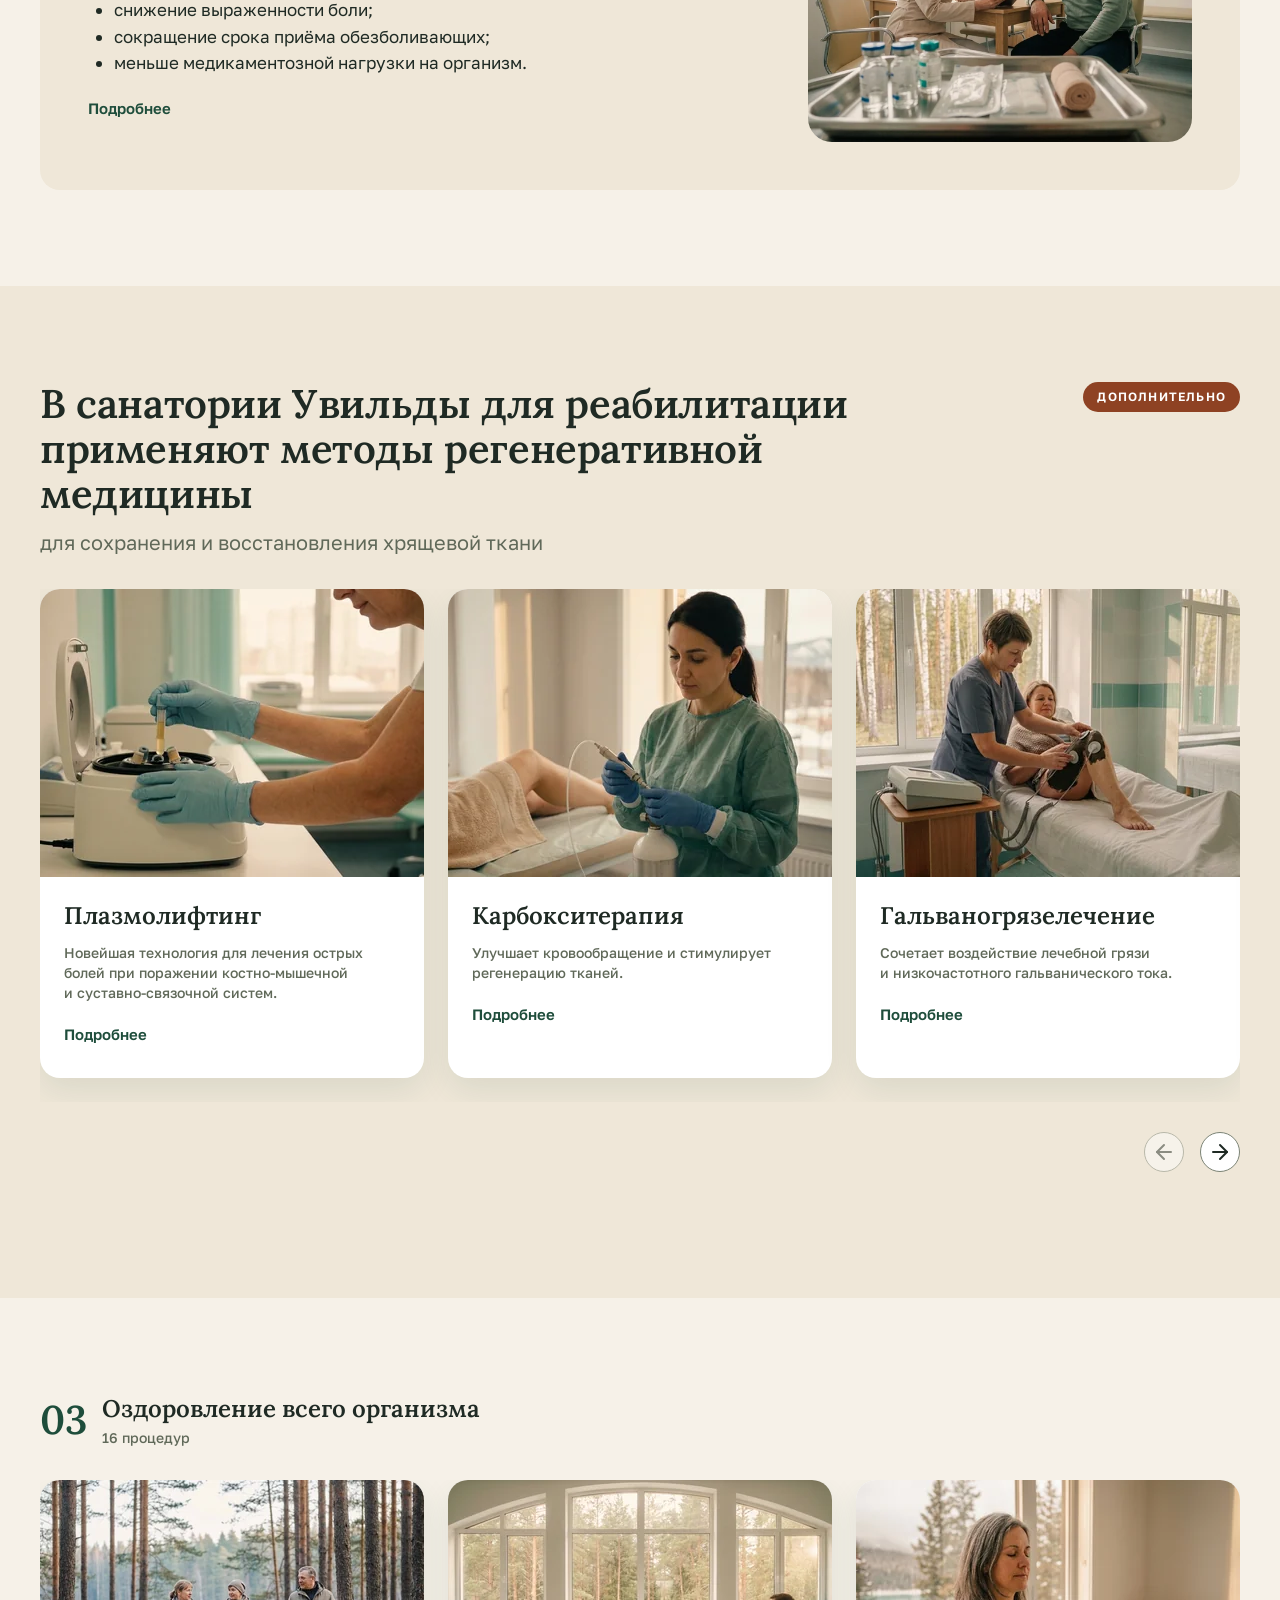
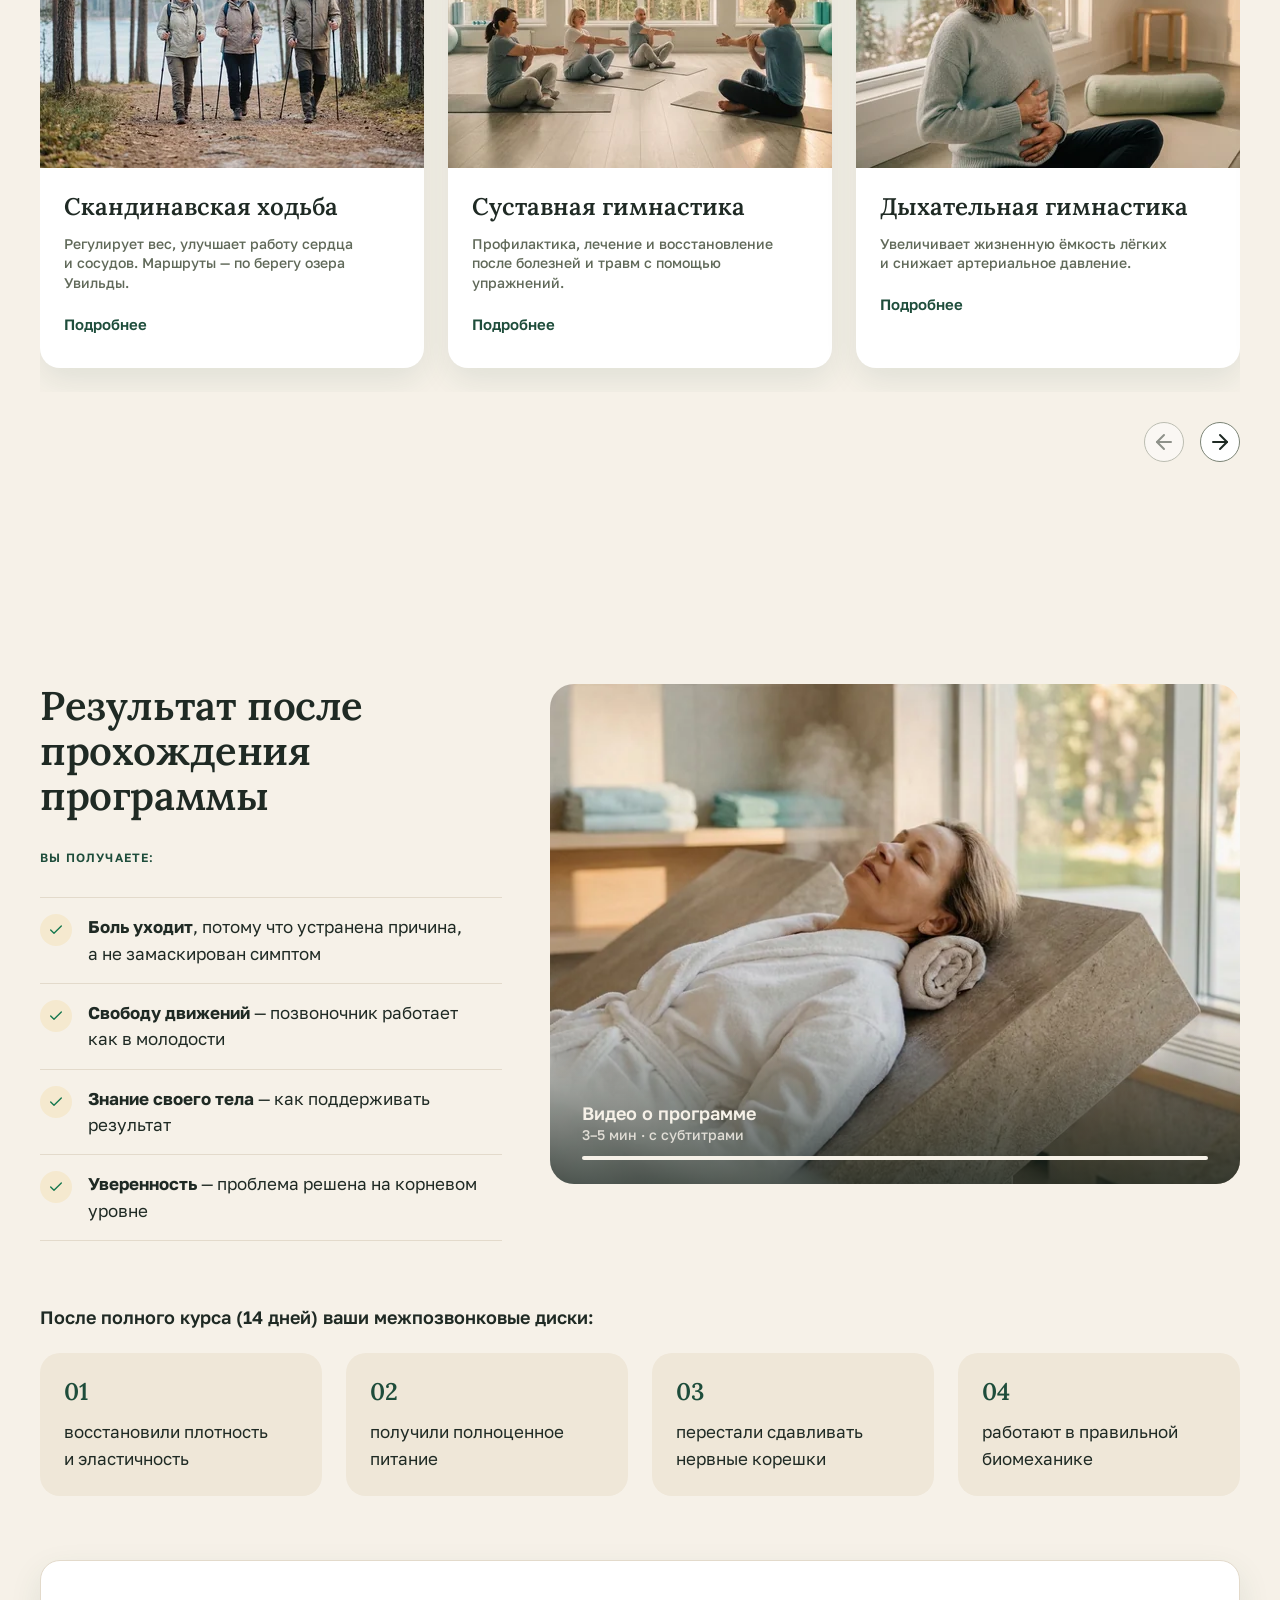
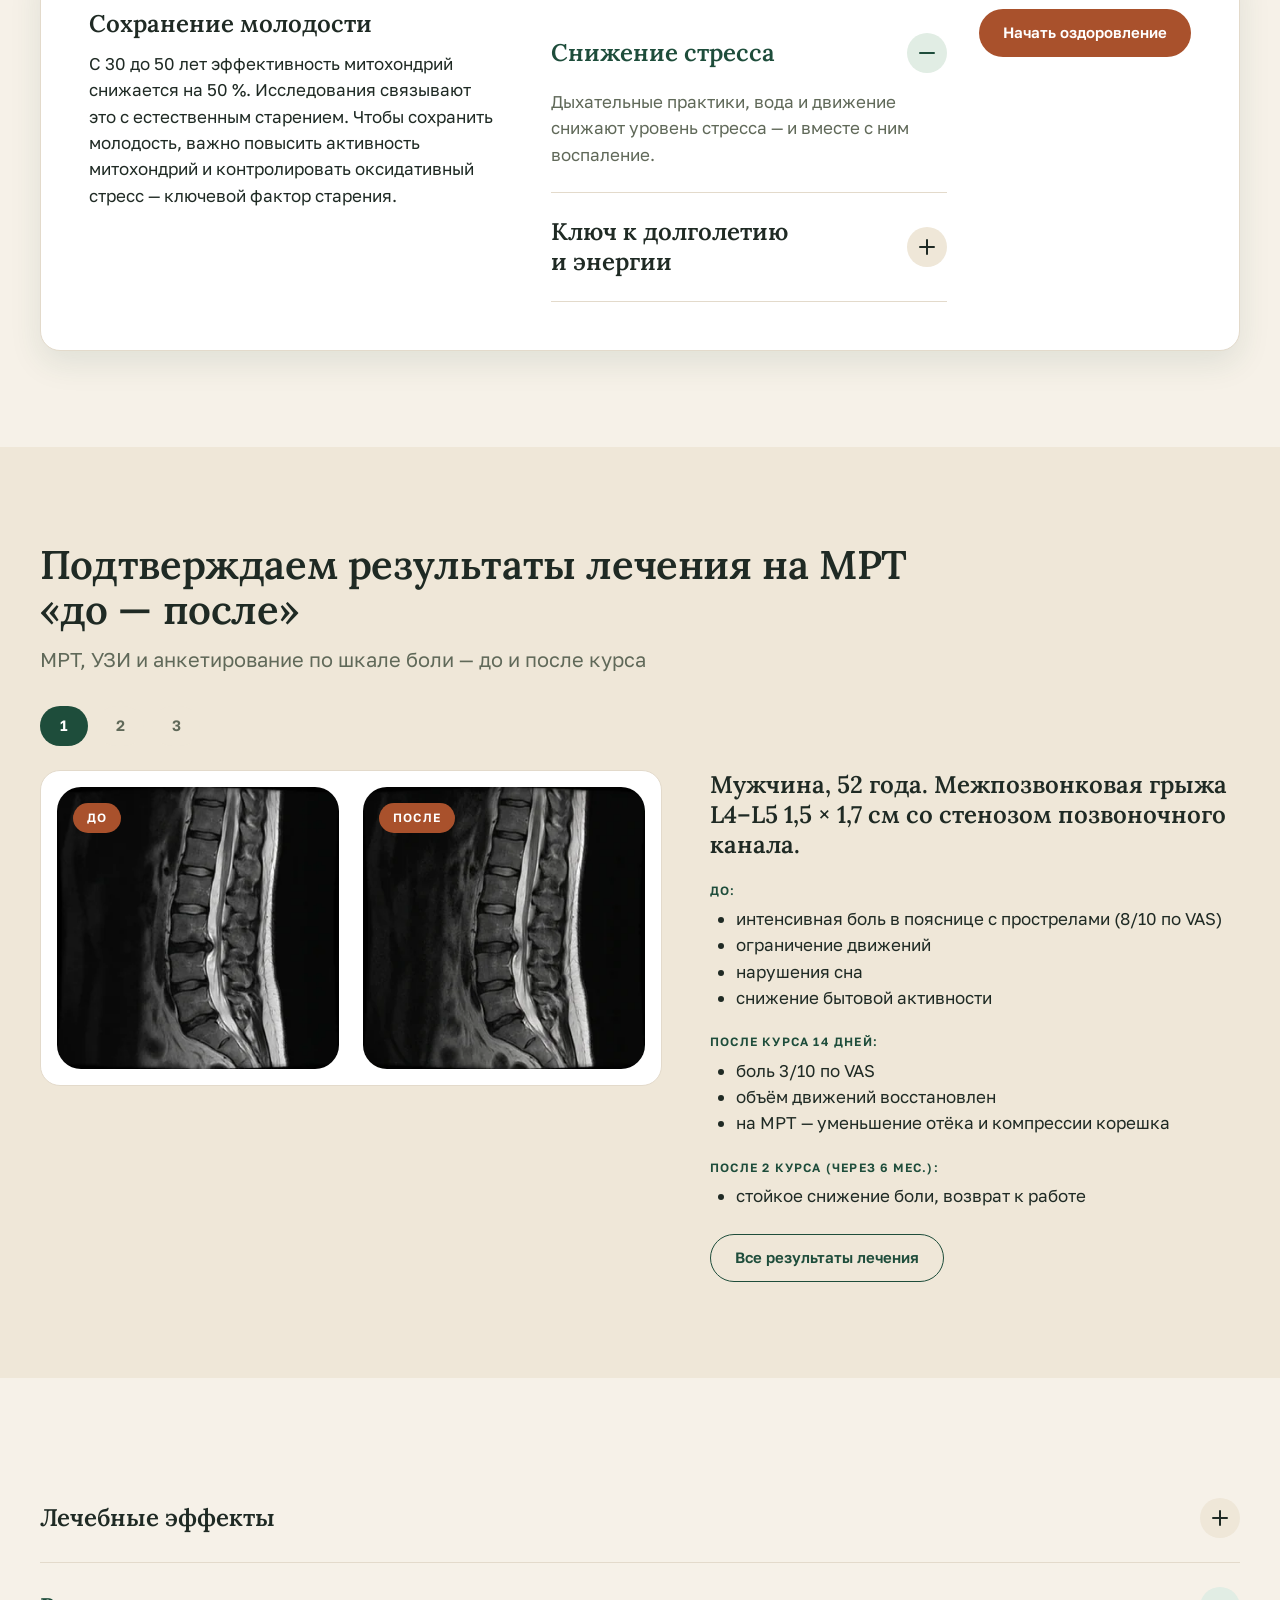
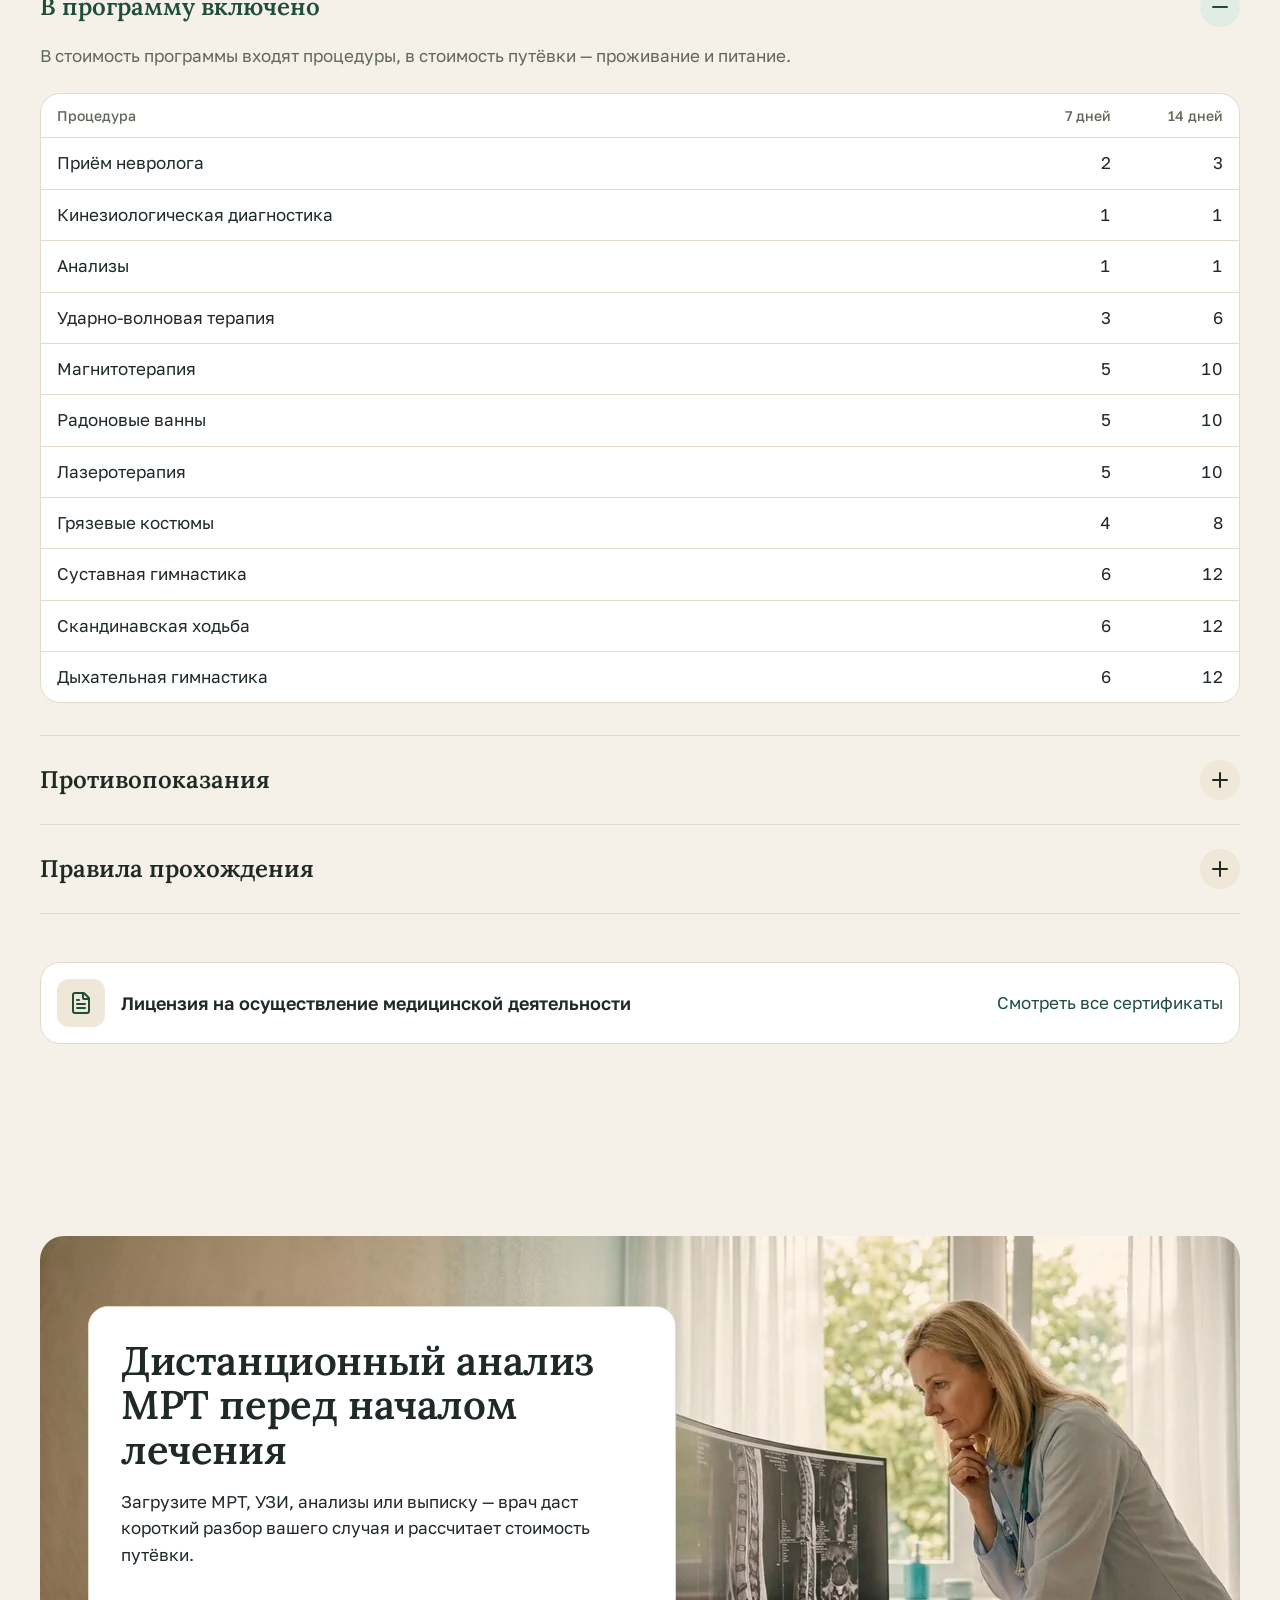
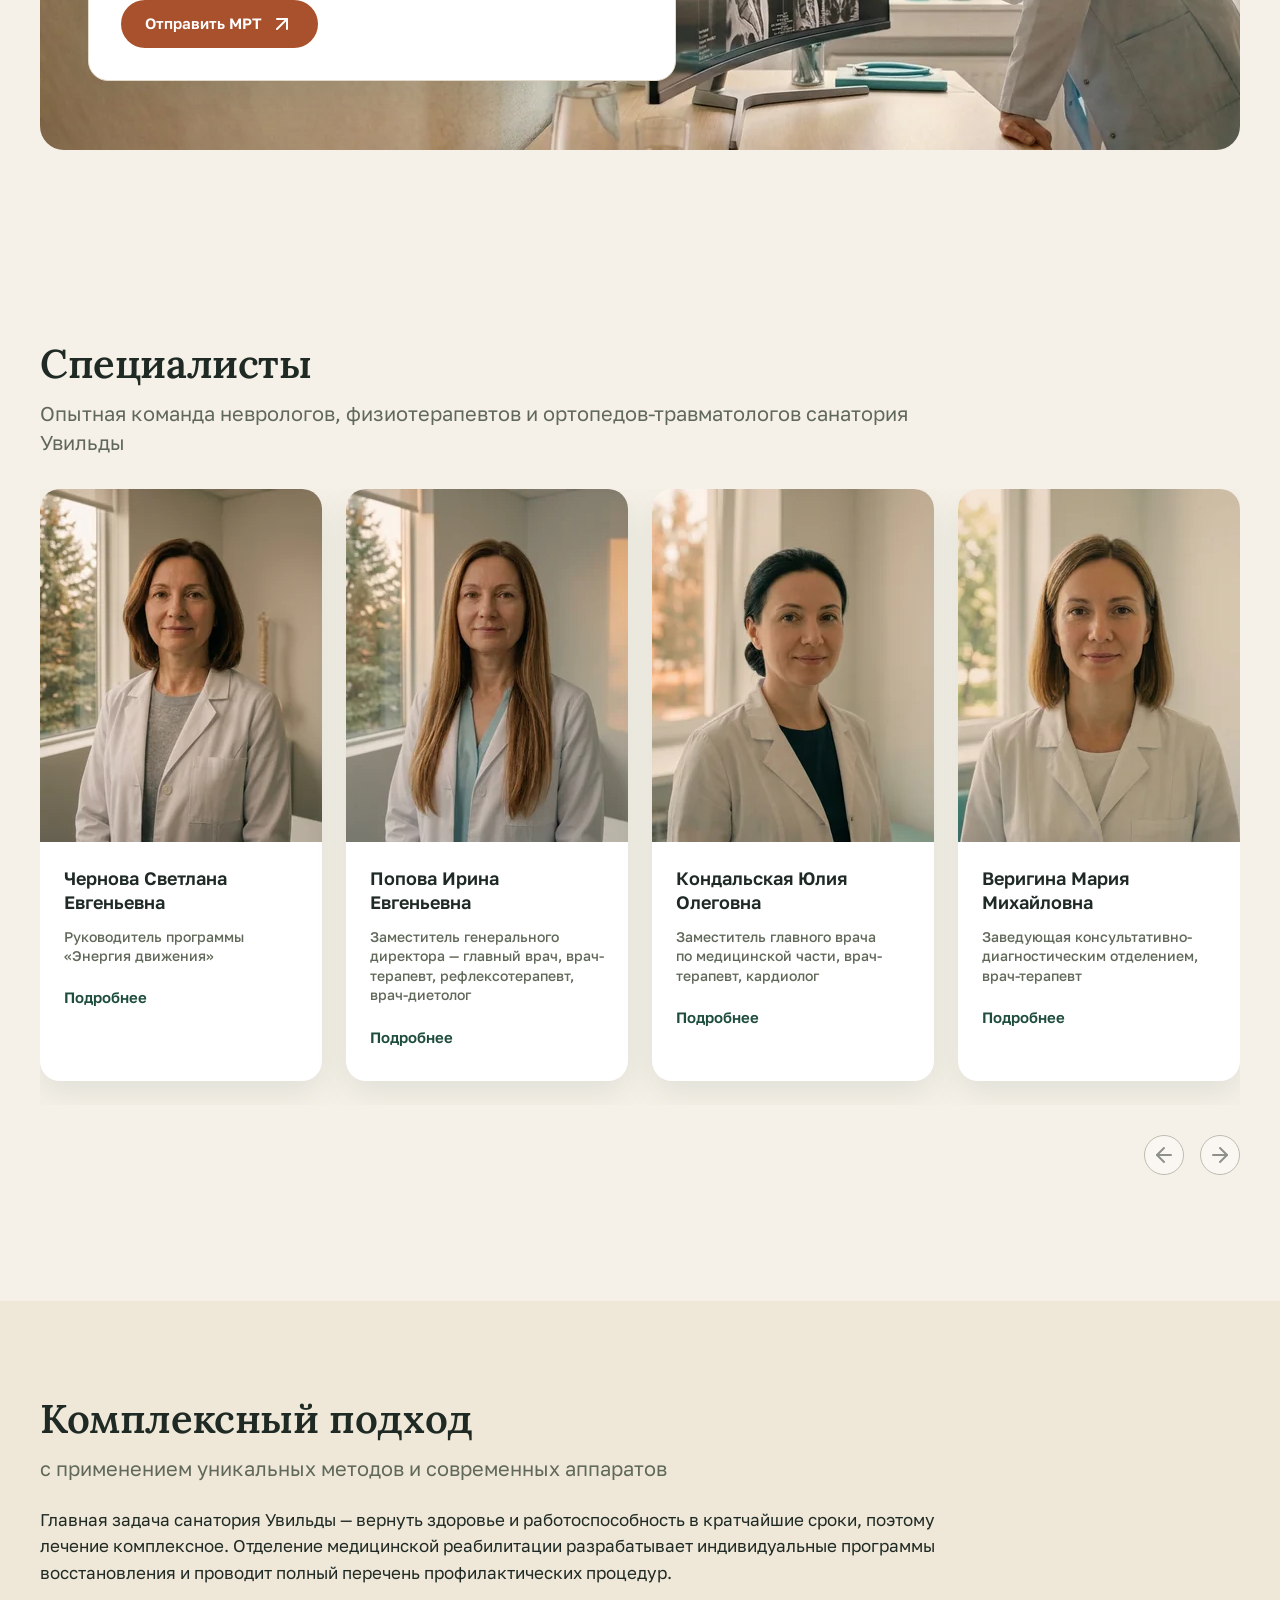
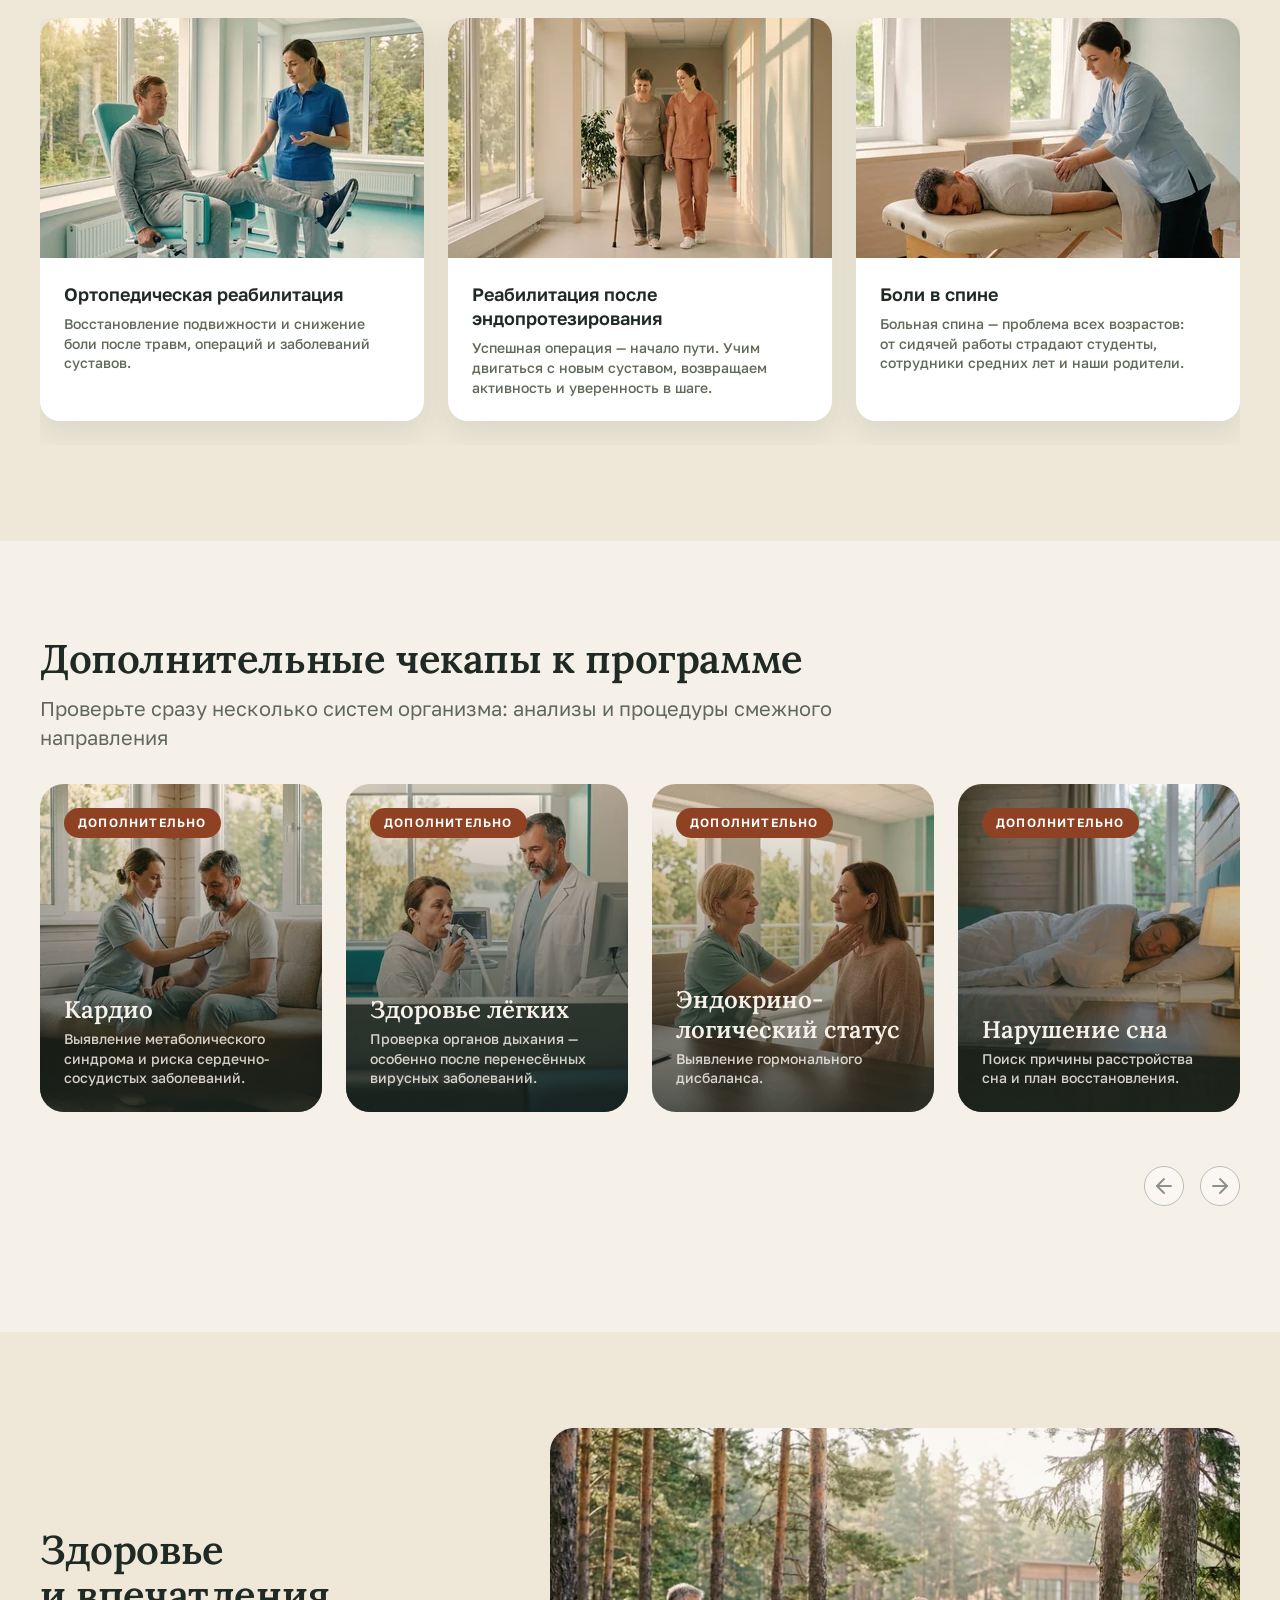
==== commit f8caf3d9: "block 21: одно мнение (Чернова), переключатель 1–3 и его скрипт убраны Co-Authored-By: Claude Opus 5" ====
--- a/b/index.html
+++ b/b/index.html
@@ -1503,46 +1503,21 @@
   </section>
 
   <!-- Блок 21. Мнения врачей (слайдер) -->
-  <section class="container" id="block-21" style="padding-block: var(--space-section);" data-opinions>
+  <section class="container" id="block-21" style="padding-block: var(--space-section);">
     <div class="b21__grid">
       <div class="b21__media">
-        <img src="../assets/img/quote-photo-b.webp" srcset="../assets/img/quote-photo-b@2x.webp 2x" alt="Чернова Светлана Евгеньевна" width="384" height="480" data-opinion-slide="0" style="width:100%; height:100%; object-fit:cover;" loading="lazy" decoding="async">
-        <img src="../assets/img/quote-photo-2-b.webp" srcset="../assets/img/quote-photo-2-b@2x.webp 2x" alt="Попова Ирина Евгеньевна" width="384" height="480" data-opinion-slide="1" hidden loading="lazy" style="width:100%; height:100%; object-fit:cover;">
-        <img src="../assets/img/quote-photo-3-b.webp" srcset="../assets/img/quote-photo-3-b@2x.webp 2x" alt="Кондальская Юлия Олеговна" width="384" height="480" data-opinion-slide="2" hidden loading="lazy" style="width:100%; height:100%; object-fit:cover;">
+        <img src="../assets/img/quote-photo-b.webp" srcset="../assets/img/quote-photo-b@2x.webp 2x" alt="Чернова Светлана Евгеньевна" width="384" height="480" style="width:100%; height:100%; object-fit:cover;" loading="lazy" decoding="async">
       </div>
       <div class="b21__body">
-        <div class="b21__text" data-opinion-slide="0">
+        <div class="b21__text">
           <p class="text-body"><strong>Почему мы создали программу.</strong> К нам приезжают люди, которые годами лечат боль в спине или колене: таблетки, блокады, курс массажа — и снова всё сначала. Так происходит, когда лечат симптом, а не причину.</p>
           <p class="text-body"><strong>Как работаем.</strong> Сначала 7 видов диагностики — от неврологического осмотра до кинезиологического тестирования. Потом врач собирает схему из 68 процедур под конкретного человека: его сустав, его стопы, его возраст и стресс. Двух одинаковых схем не бывает.</p>
           <p class="text-body"><strong>Что обещаем.</strong> Не чудо, а измеримый результат: снижение боли на 3–6 баллов по шкале VAS, восстановление подвижности и понимание, как поддерживать результат дома. И снимки до и после, по которым это видно.</p>
         </div>
-        <div class="b21__text" data-opinion-slide="1" hidden>
-          <p class="text-body"><strong>Почему это работает.</strong> Курорт даёт то, чего нет в городской клинике: две недели, когда человек не бежит на работу после процедуры, а лечится с утра до вечера. Радон, грязи, бассейн и ЛФК усиливают друг друга.</p>
-          <p class="text-body"><strong>За чем следим.</strong> Каждые несколько дней врач пересматривает назначения: если процедура не даёт эффекта или нагрузка велика, схему меняем, не дожидаясь конца заезда.</p>
-          <p class="text-body"><strong>Что важно после.</strong> Результат закрепляется дома. Поэтому каждый гость уезжает с письменными рекомендациями и комплексом упражнений, который уже освоил с инструктором.</p>
-        </div>
-        <div class="b21__text" data-opinion-slide="2" hidden>
-          <p class="text-body"><strong>С чего начинаем.</strong> Боль в спине часто связана не только со спиной: давление, сон, вес, обмен веществ. Поэтому первые дни — общая диагностика, а не сразу процедуры на поясницу.</p>
-          <p class="text-body"><strong>Безопасность.</strong> У многих наших гостей есть сопутствующие заболевания. Нагрузку и физиотерапию подбираем с учётом сердца и сосудов, чтобы лечение суставов не навредило остальному.</p>
-          <p class="text-body"><strong>Результат.</strong> Мы фиксируем боль, подвижность и данные обследований в первый и последний день. Гость видит изменения в цифрах, а не только в ощущениях.</p>
-        </div>
         <div class="b21__footer">
-          <div data-opinion-slide="0">
+          <div>
             <span class="text-overline" style="display:block; color: var(--color-text-secondary);">Руководитель программы «Энергия движения»</span>
             <span class="text-h4">Чернова Светлана Евгеньевна</span>
-          </div>
-          <div data-opinion-slide="1" hidden>
-            <span class="text-overline" style="display:block; color: var(--color-text-secondary);">Заместитель генерального директора — главный врач</span>
-            <span class="text-h4">Попова Ирина Евгеньевна</span>
-          </div>
-          <div data-opinion-slide="2" hidden>
-            <span class="text-overline" style="display:block; color: var(--color-text-secondary);">Заместитель главного врача по медицинской части</span>
-            <span class="text-h4">Кондальская Юлия Олеговна</span>
-          </div>
-          <div class="slider-controls">
-            <button type="button" class="icon-btn icon-btn--light" aria-label="Предыдущее мнение" data-opinion-prev disabled><svg class="icon" width="24" height="24"><use href="#icon-arrow-left"></use></svg></button>
-            <div class="dots"><span class="dots__item is-active"></span><span class="dots__item"></span><span class="dots__item"></span></div>
-            <button type="button" class="icon-btn icon-btn--light" aria-label="Следующее мнение" data-opinion-next><svg class="icon" width="24" height="24"><use href="#icon-arrow-right"></use></svg></button>
           </div>
         </div>
       </div>
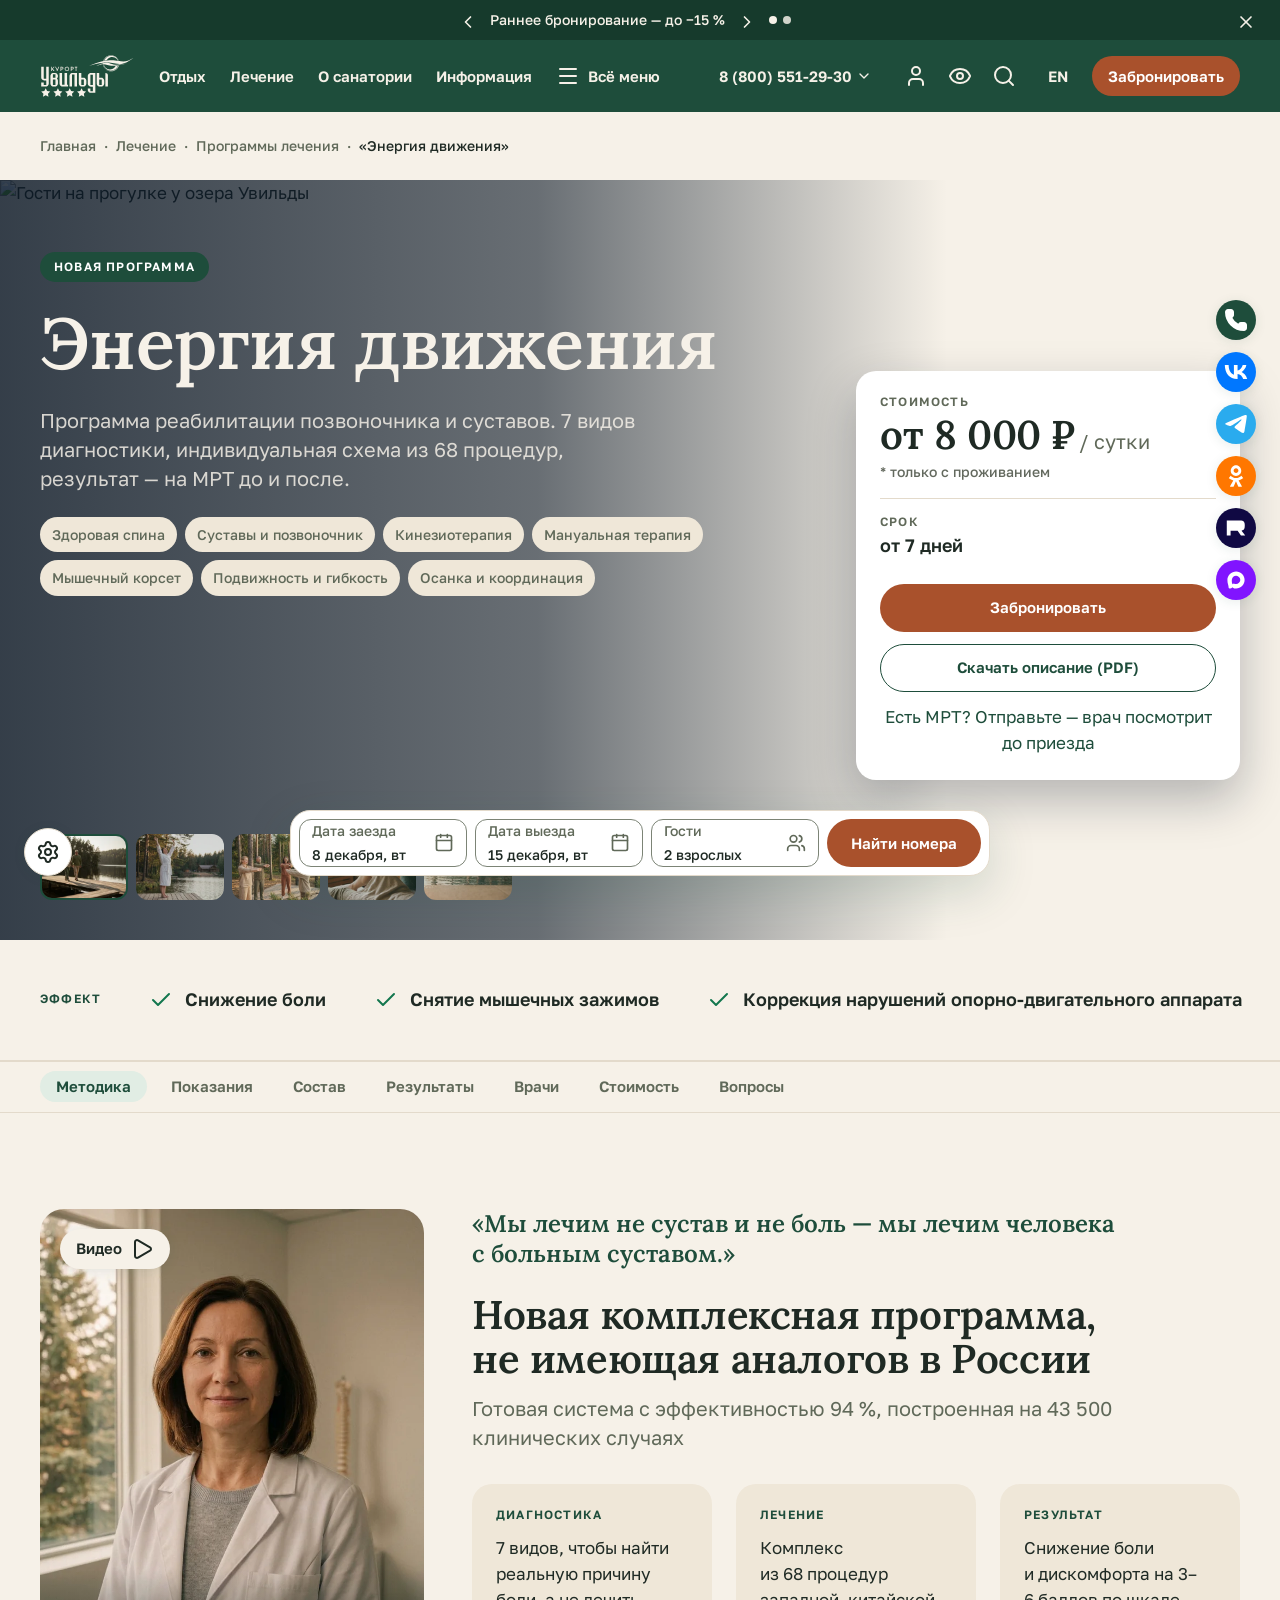
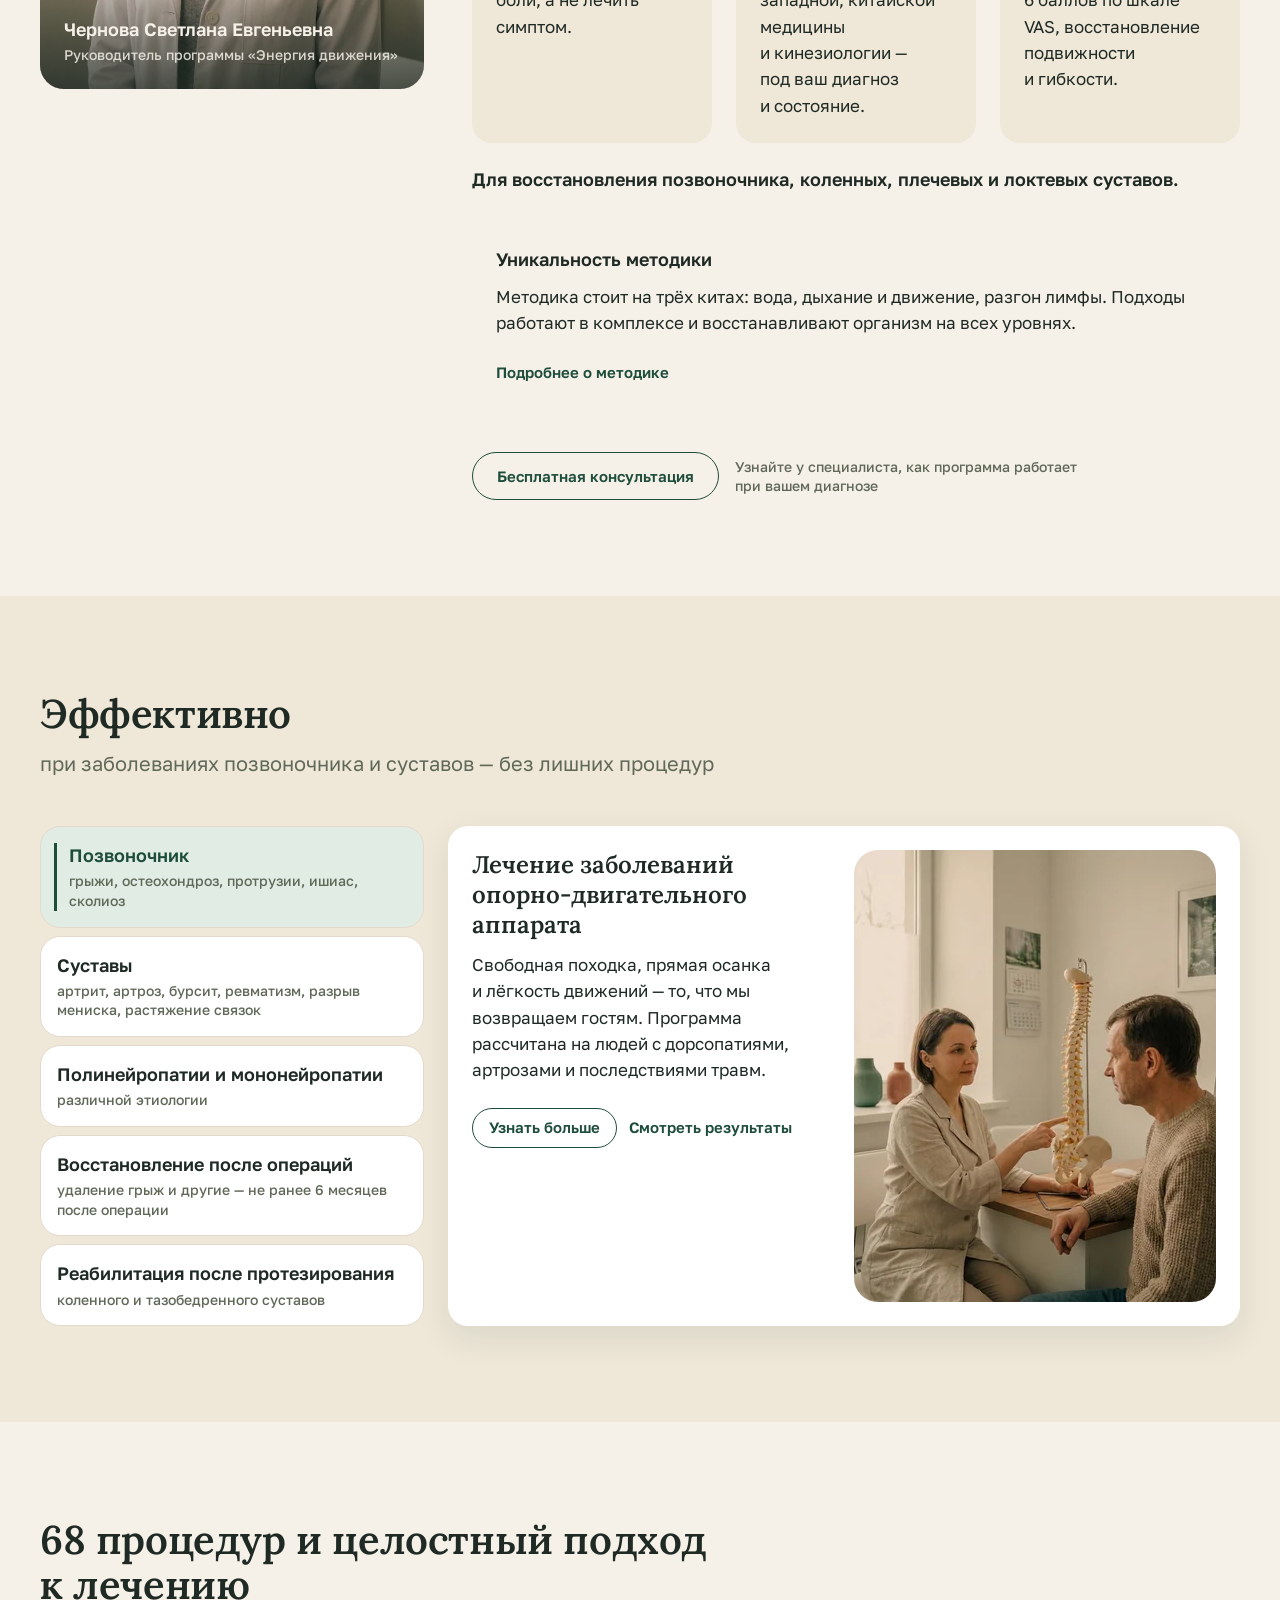
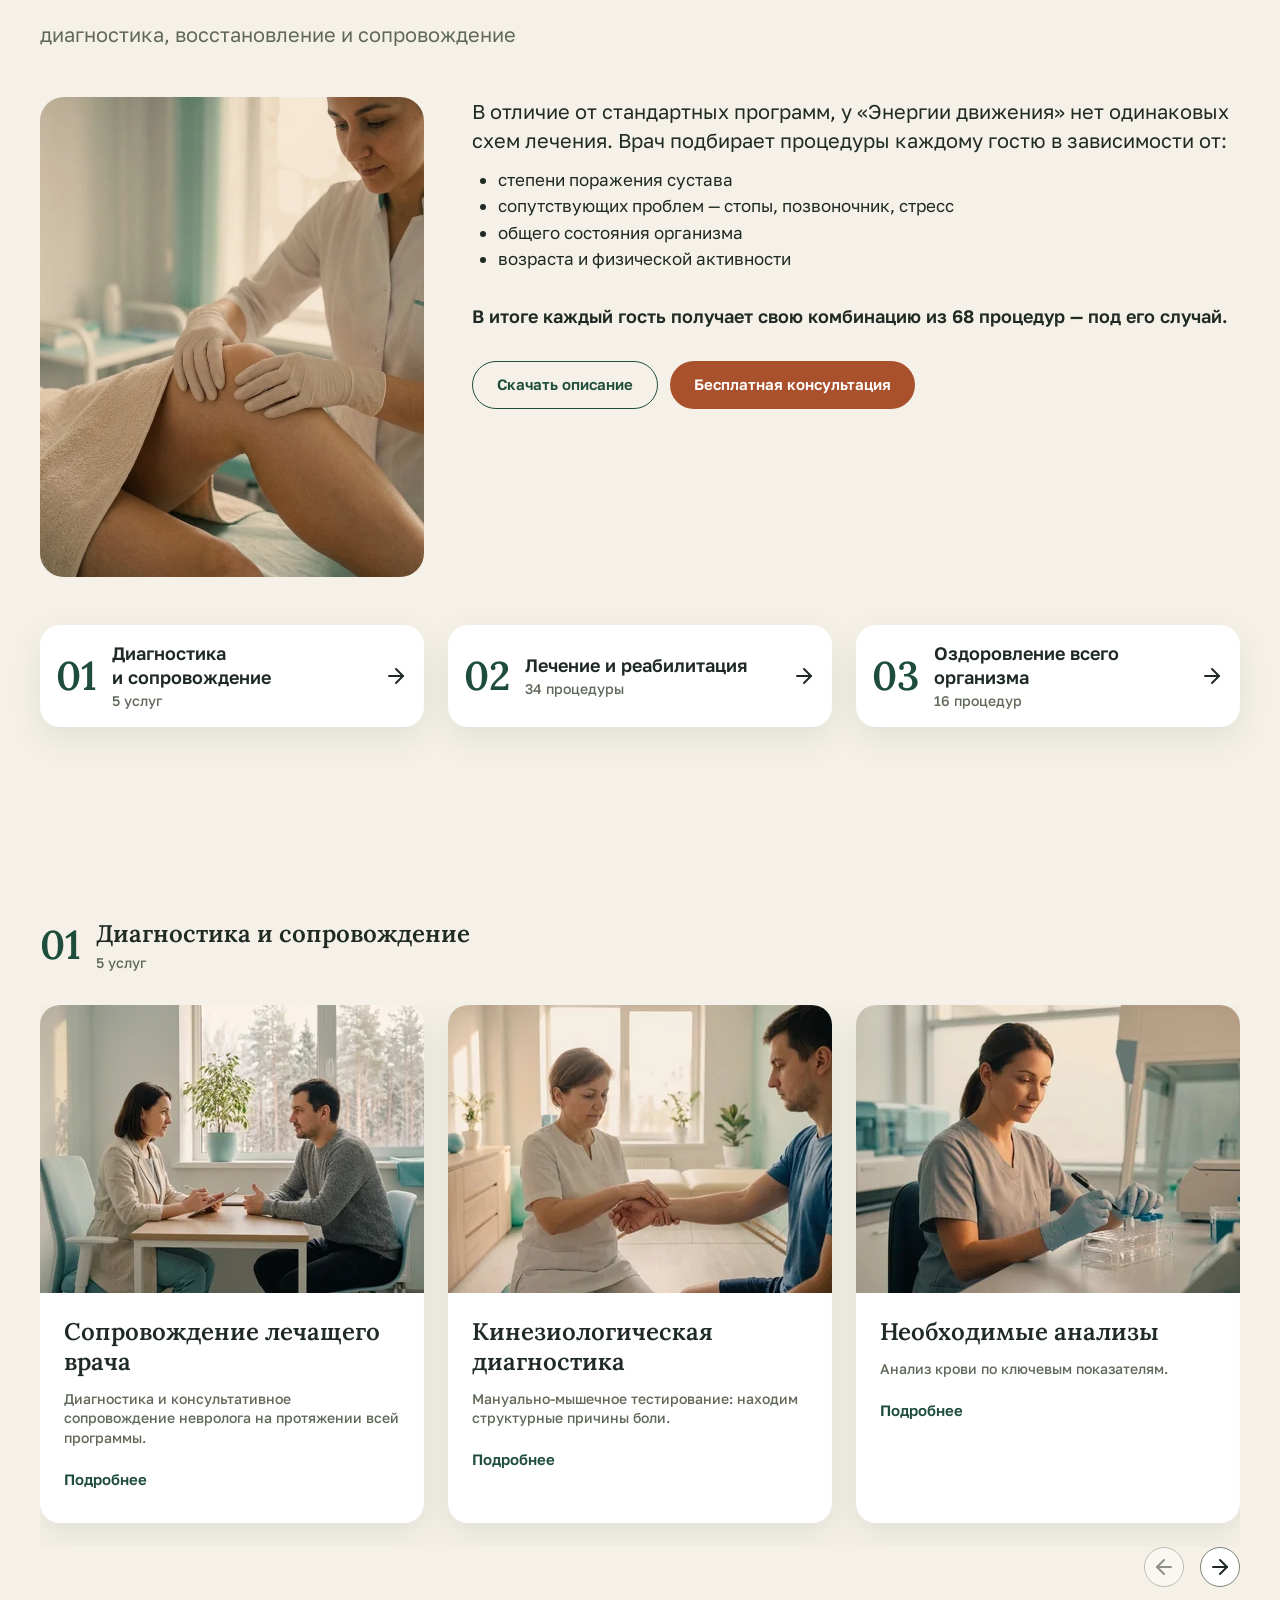
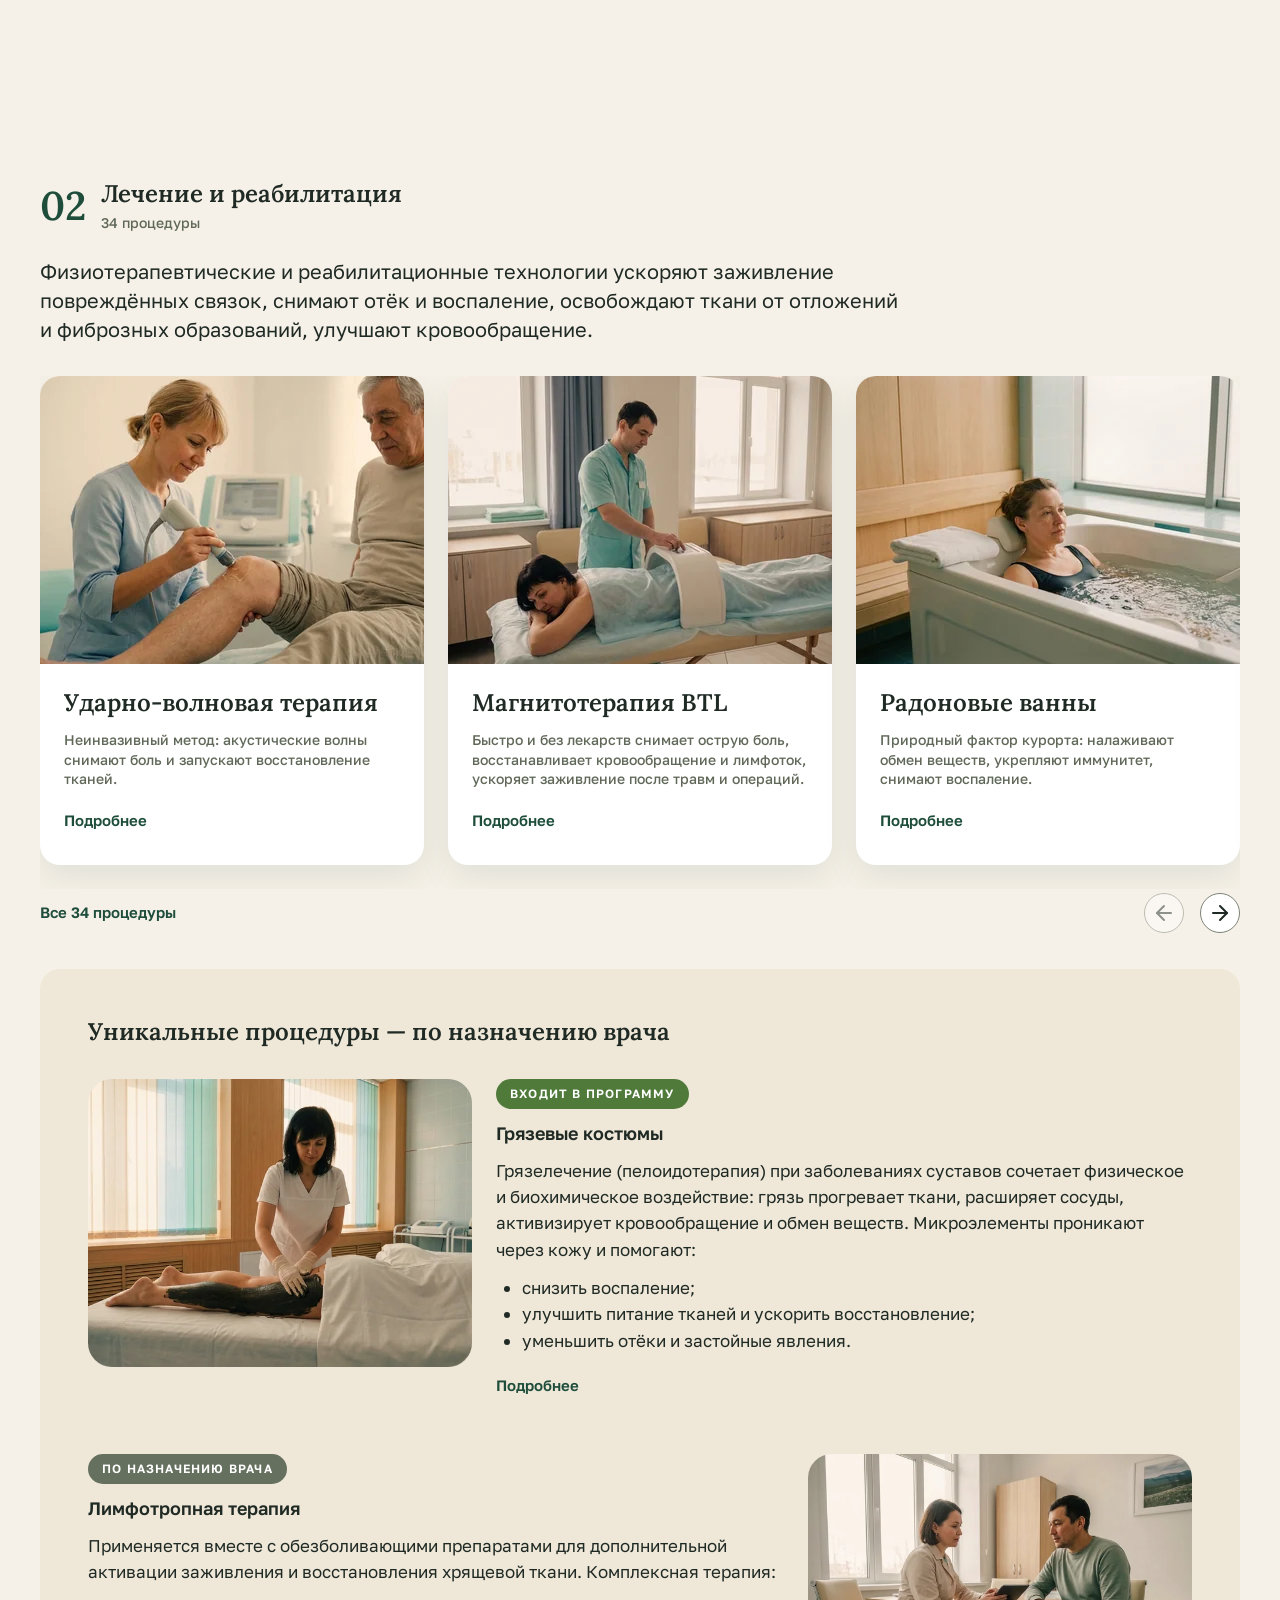
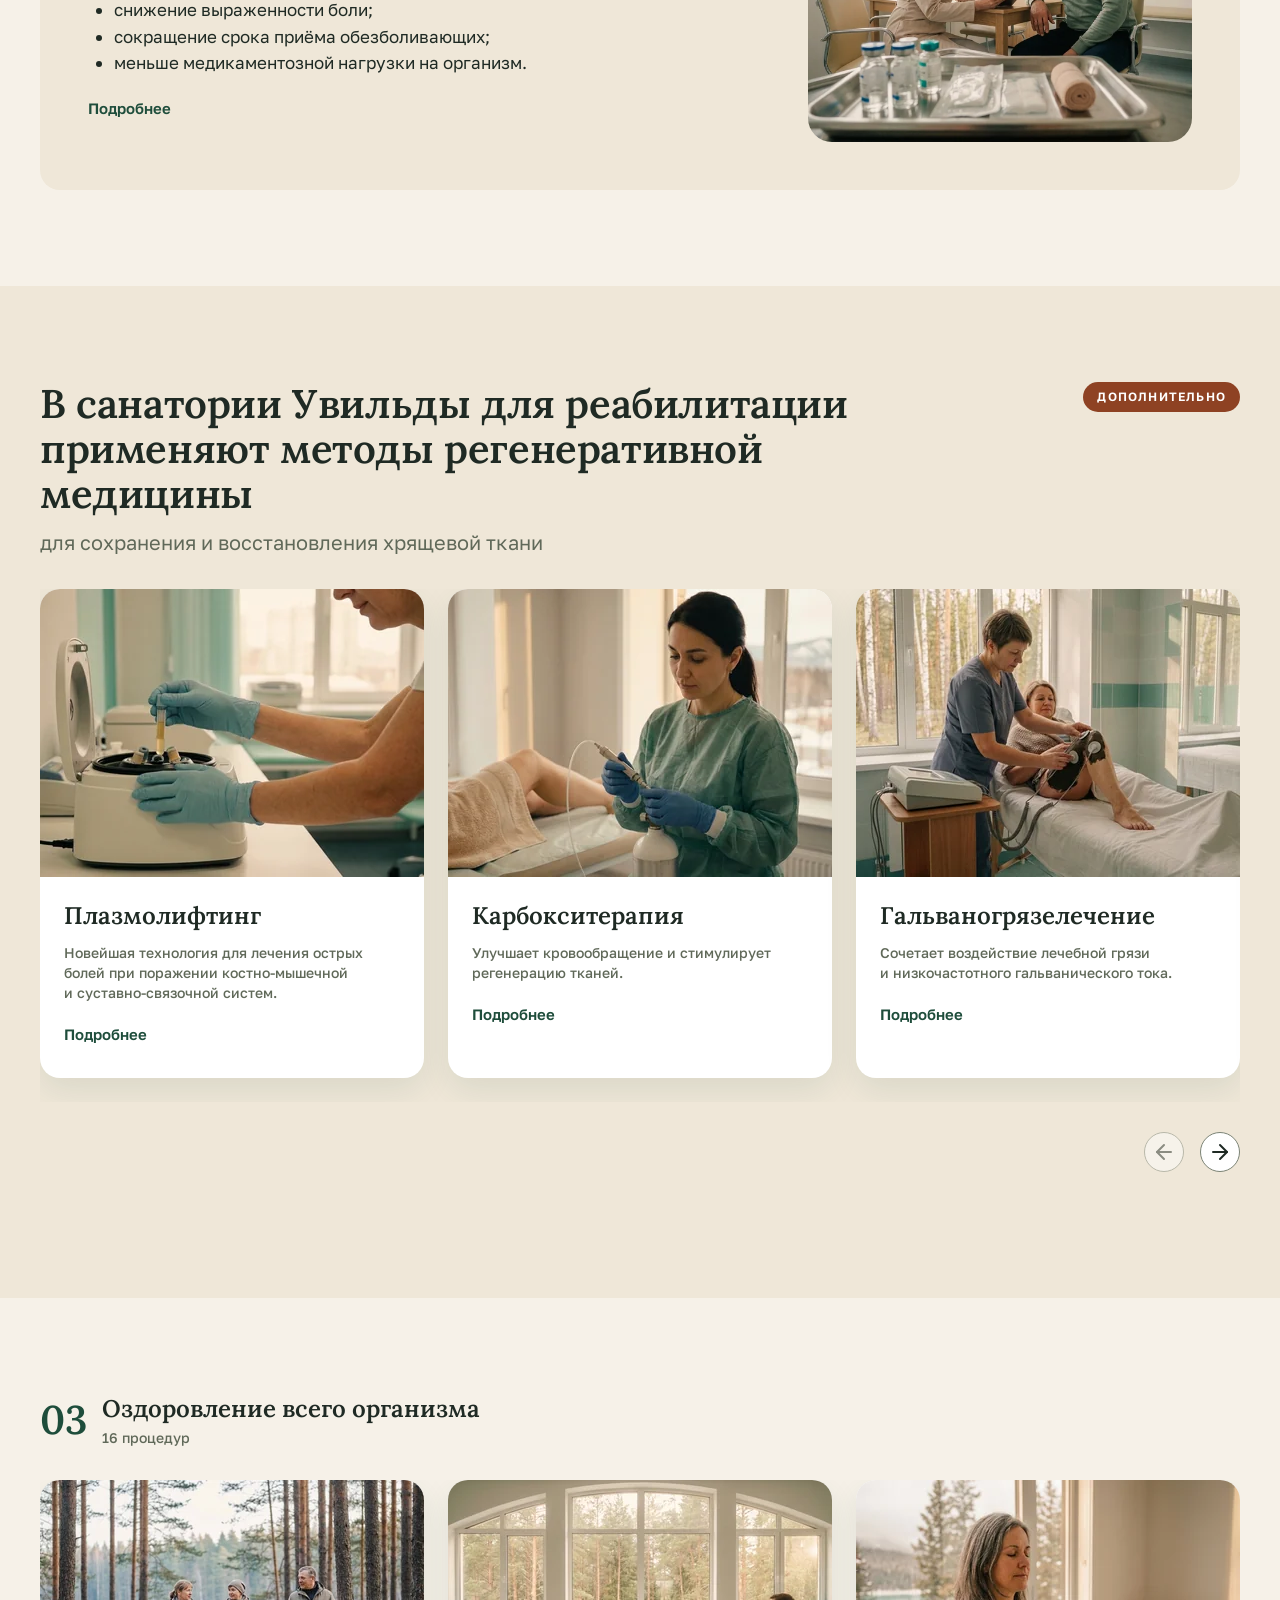
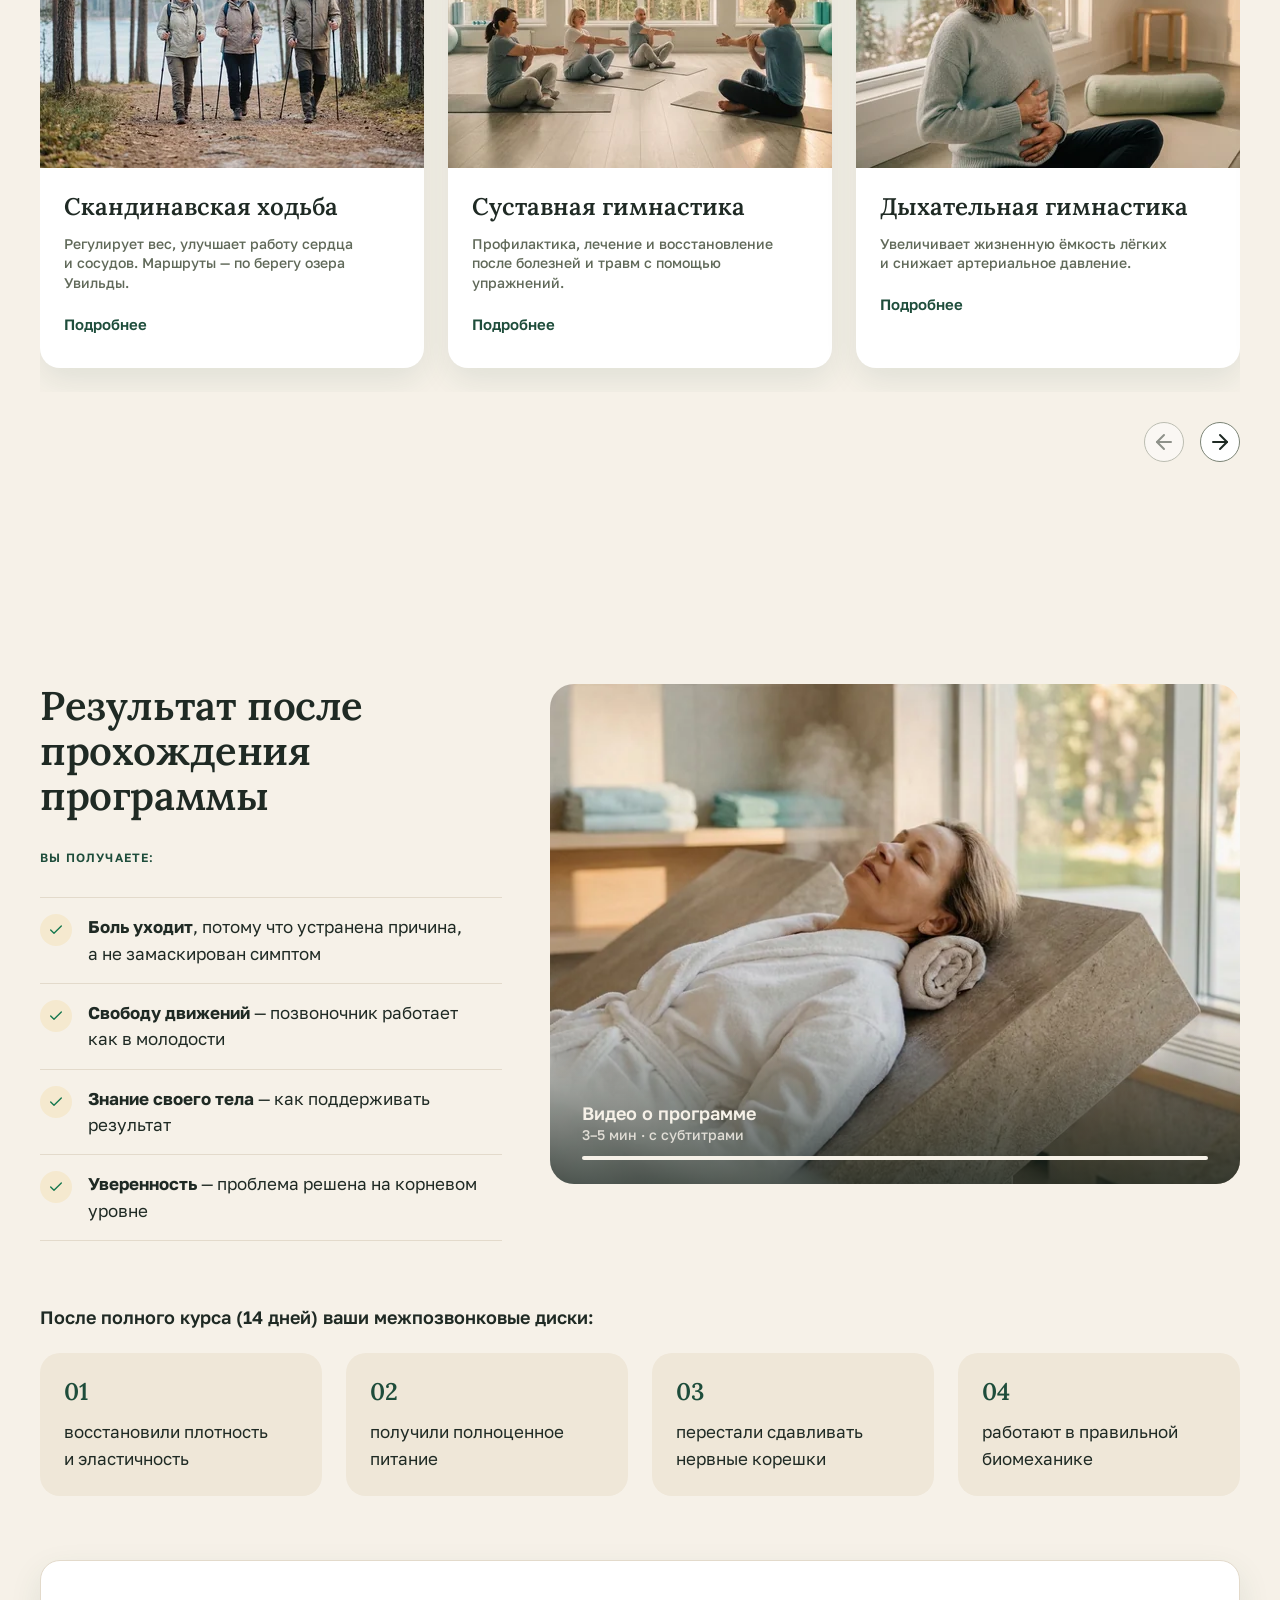
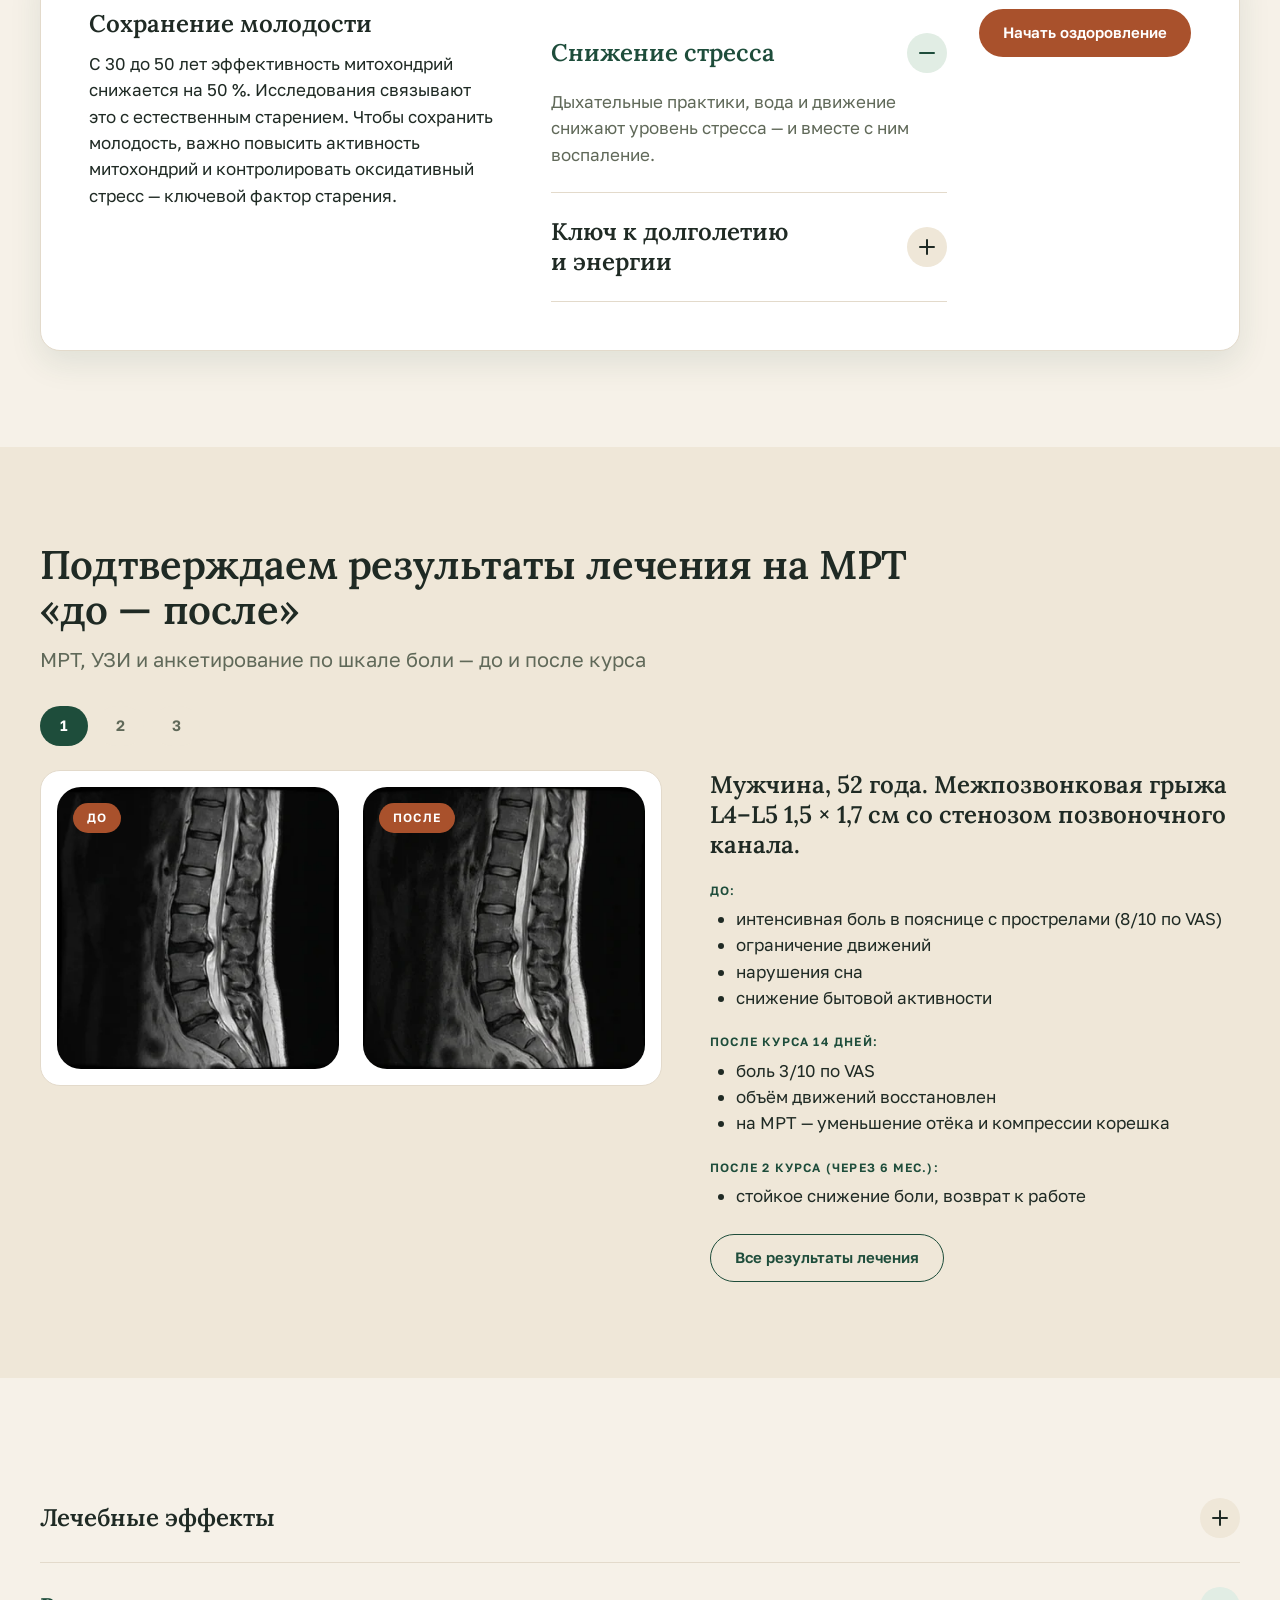
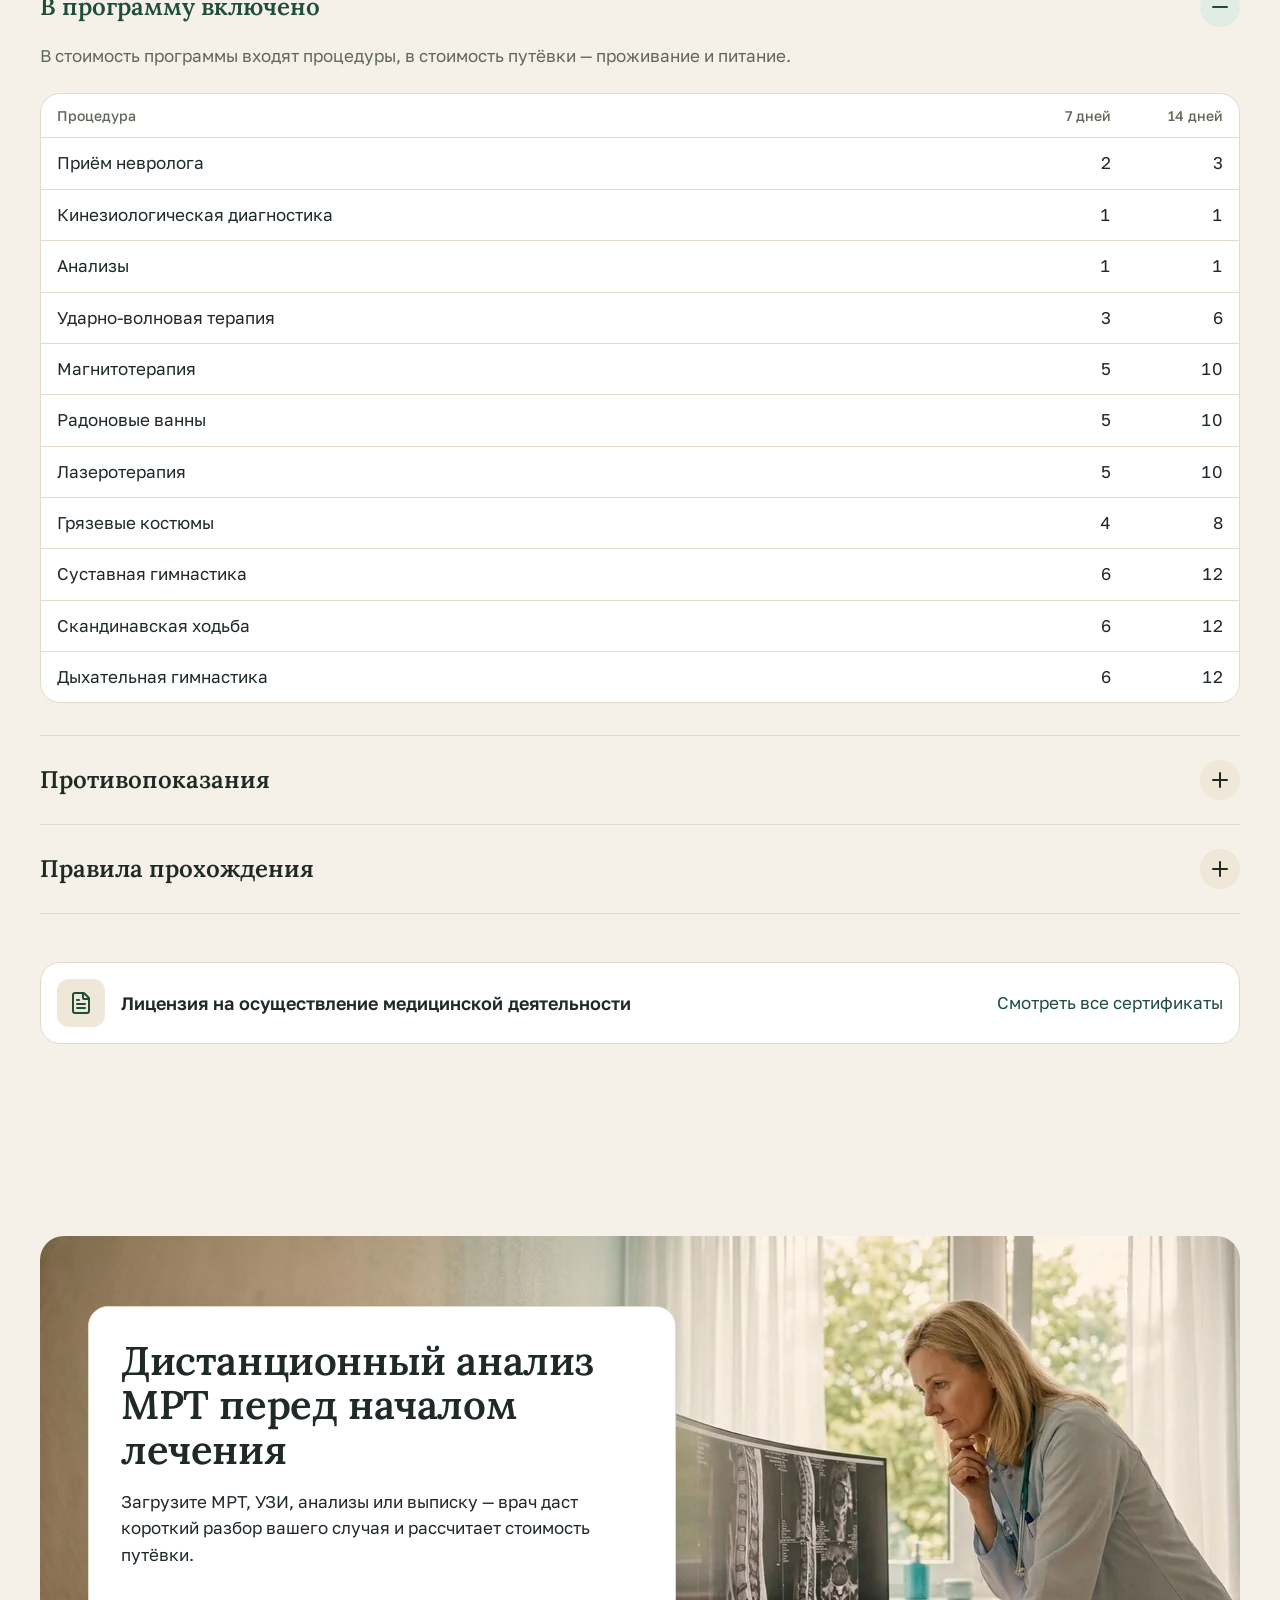
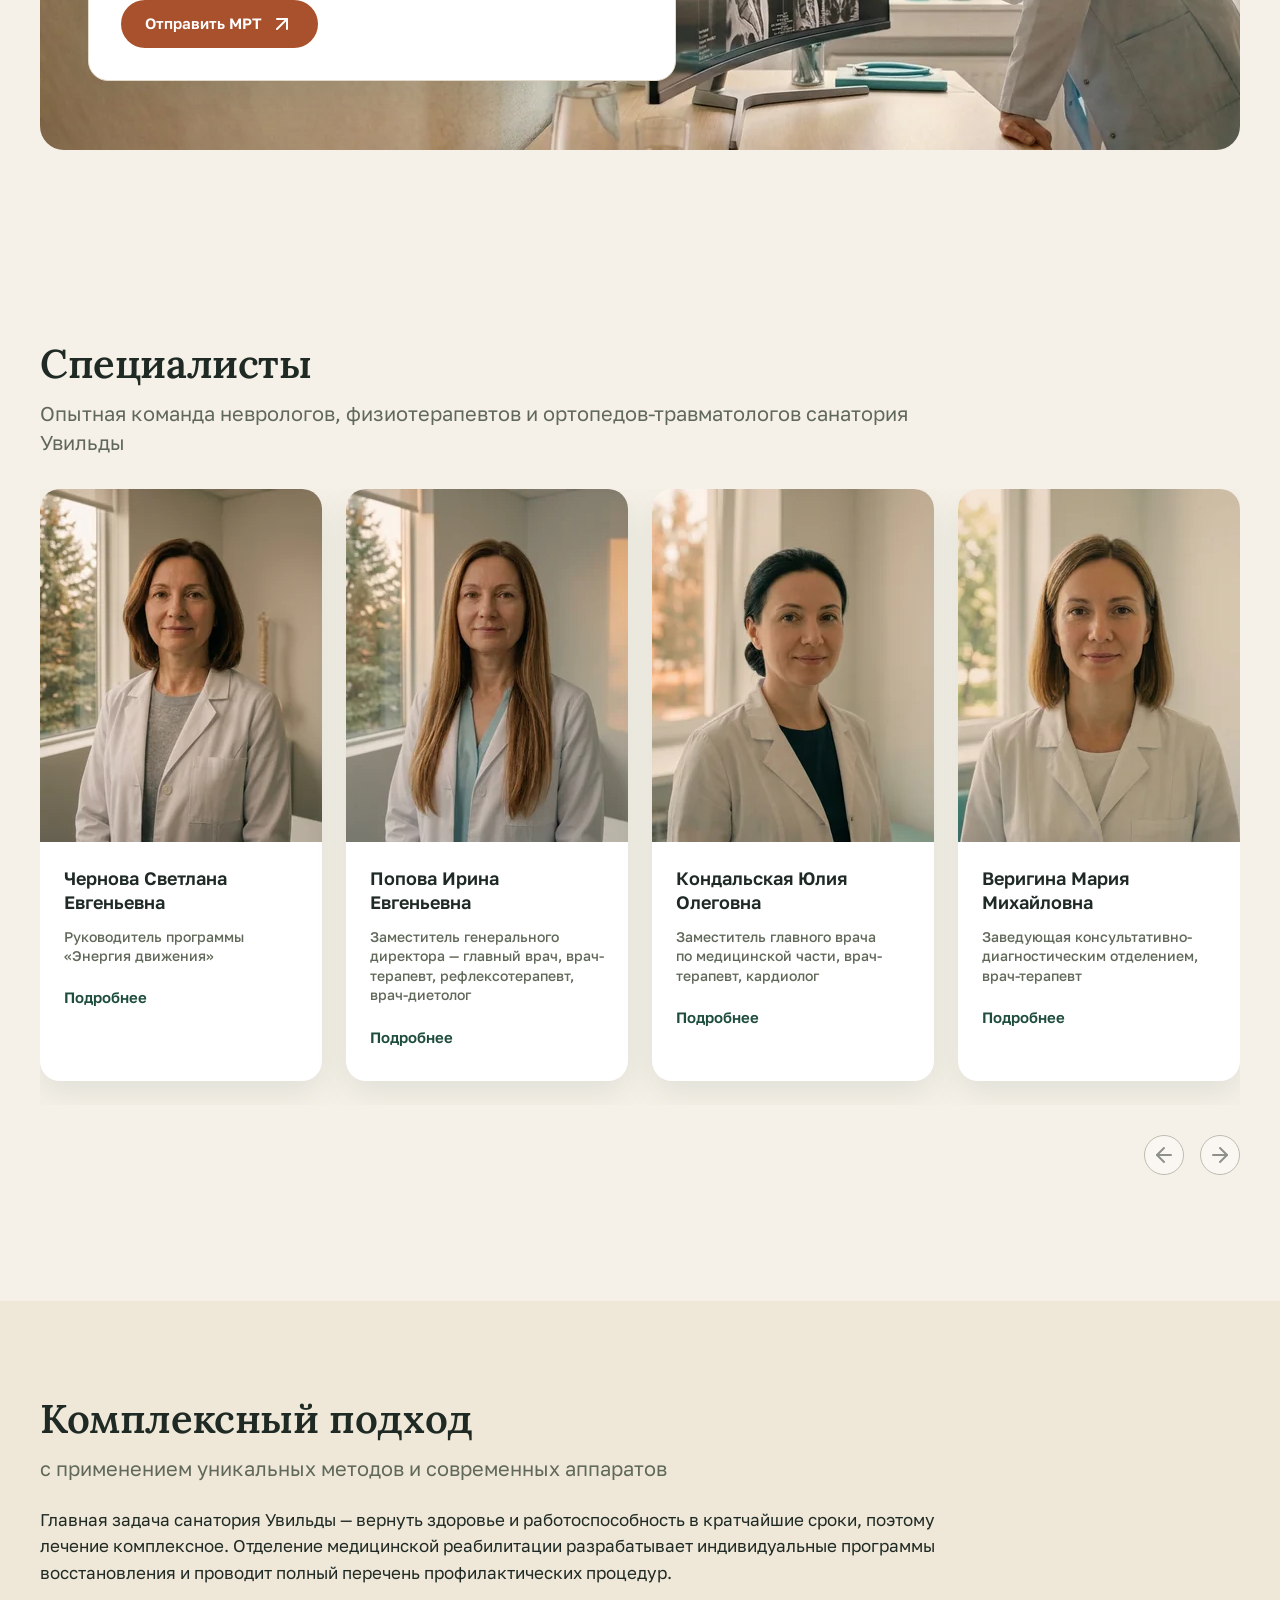
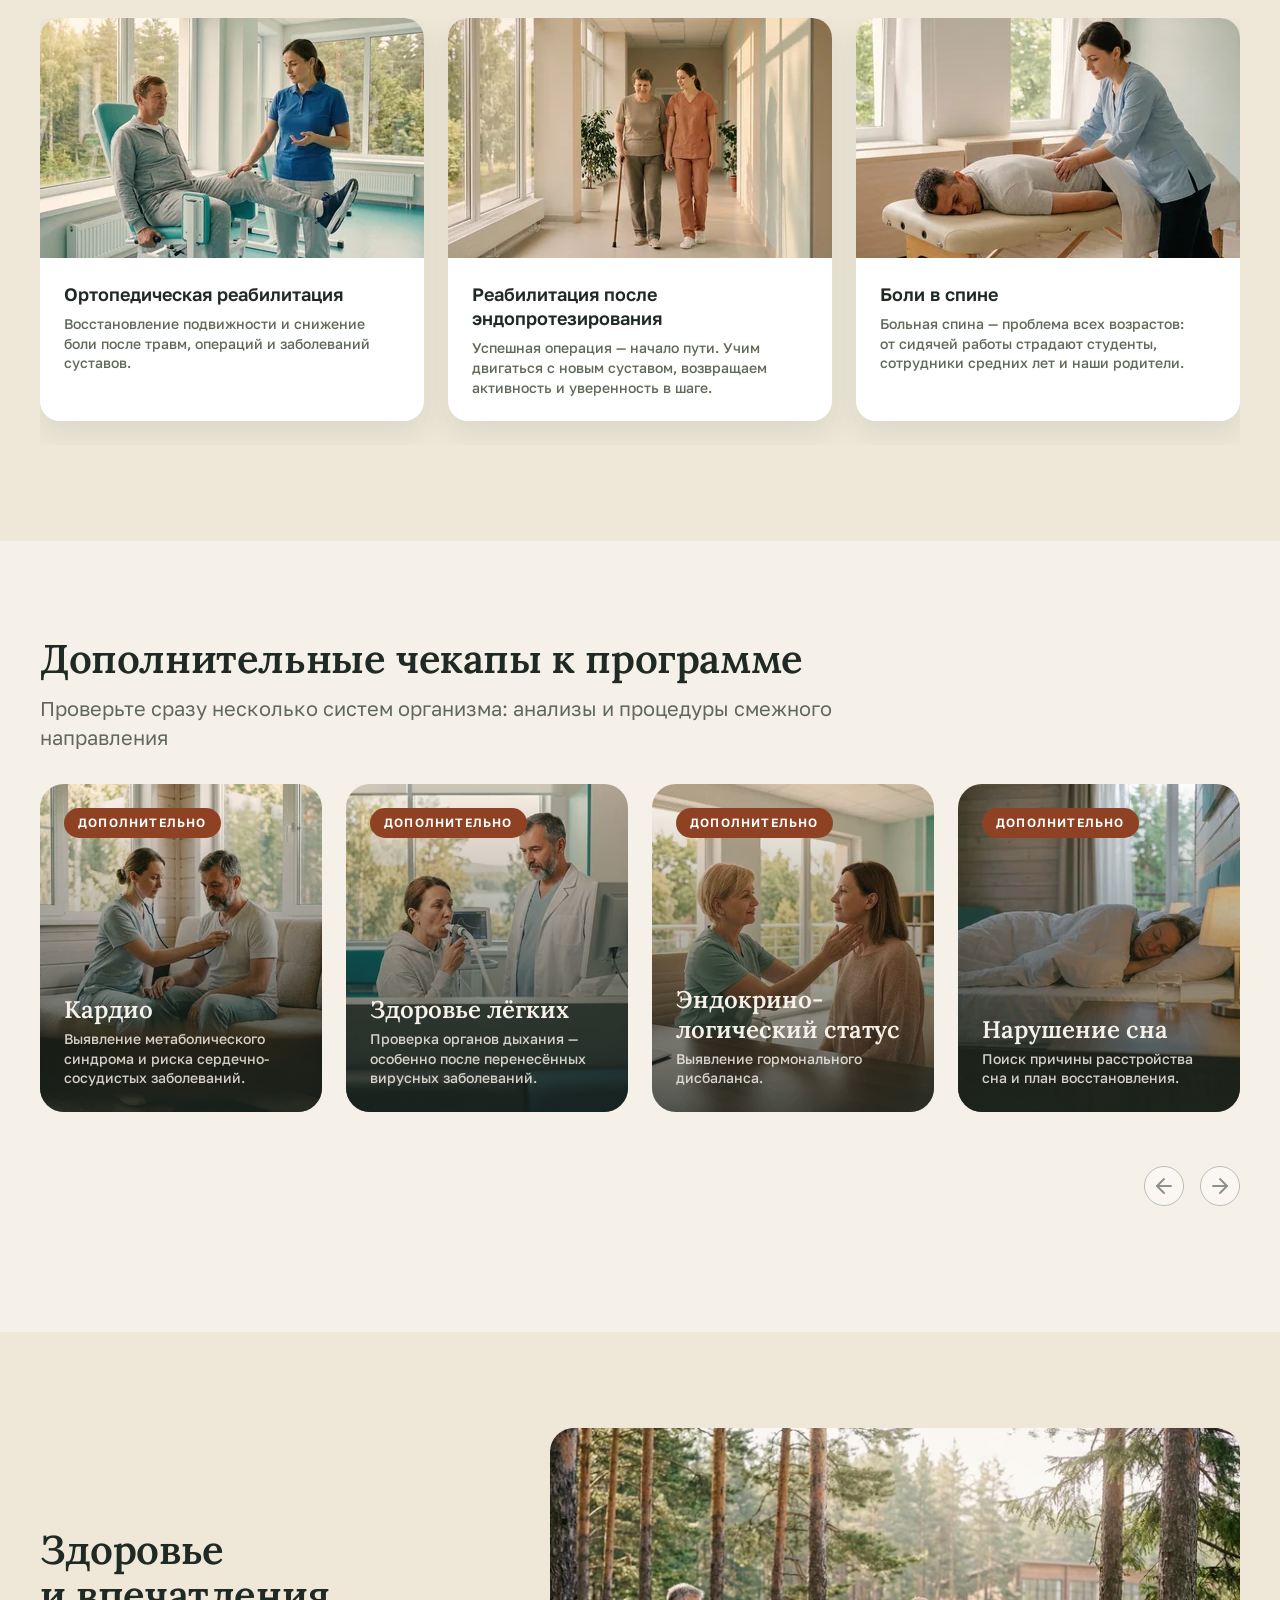
==== commit 52c141d1: "block 32: отступ сверху 32, крупная гроздь сот уходит под подвал (deep) Масштаб 0,85, верх круга на " ====
--- a/b/index.html
+++ b/b/index.html
@@ -1574,9 +1574,10 @@
             <button class="btn btn--inverse btn--sm video-btn" type="button" data-video-play aria-label="Видео: выпуск подкаста">Видео<svg class="icon" width="24" height="24" aria-hidden="true"><use href="#icon-play"></use></svg></button>
           </div>
         </div>
-        <div class="b23__foot">
-          <span class="text-h4">Подкаст «Честно о здоровье»</span>
-          <a href="#" class="btn btn--secondary btn--sm">Смотреть все</a>
+        <div class="b23__banner">
+          <span class="b23__banner-icon" aria-hidden="true"><svg class="icon" width="24" height="24"><use href="#icon-play"></use></svg></span>
+          <span class="b23__banner-title text-h3">Подкаст «Честно о здоровье»</span>
+          <a href="#" class="btn btn--inverse">Смотреть все</a>
         </div>
       </div>
     </div>
@@ -1967,7 +1968,7 @@
   </section>
 
   <!-- Блок 32. Подпишитесь на нас -->
-  <section class="tone" id="block-32" style="padding-block: var(--space-section); background: var(--color-surface-section);">
+  <section class="b32 tone" id="block-32" style="background: var(--color-surface-section);">
     <div class="container b32__inner">
       <div class="section-head" style="--head-w:588px">
         <h2 class="text-h2">Подпишитесь на нас</h2>
--- a/css/components.css
+++ b/css/components.css
@@ -945,16 +945,37 @@
   background: url("../assets/img/honeycomb-tile.svg") repeat 0 0 / 468px 360px;
   opacity: .22;
 }
-/* Секции на подложке: гроздь сот с кругами справа сверху, частично за краем, под контентом */
+/* Секции на подложке: гроздь сот с кругами справа сверху, под контентом.
+   Внешний круг (d 660) — на 24 px ниже верха секции, центр — в 0,55 радиуса от правого края:
+   за край уходит только вправо. В низких секциях уменьшается: --honey-scale = min(1, (высота − 48) / 660), считает main.js */
 [data-theme="deep"] .tone { position: relative; overflow: hidden; isolation: isolate; }
 [data-theme="deep"] .tone::before {
+  --honey-size: calc(660px * var(--honey-scale, 1));
   content: ""; position: absolute; z-index: -1; pointer-events: none;
-  top: -150px; left: calc(100% - 470px); width: 720px; height: 560px;
-  background: url("../assets/img/honeycomb-cluster.svg") no-repeat 0 0 / 720px 560px;
+  top: 24px; right: calc(var(--honey-size) * -.225); width: var(--honey-size); height: var(--honey-size);
+  background: url("../assets/img/honeycomb-cluster.svg") no-repeat 0 0 / 100% 100%;
   opacity: .7;
+}
+/* Блок 32 «Подписка»: сверху 32 (с отступом 72 у блока 31 — 104 до заголовка); гроздь сот крупнее (0,85),
+   верх круга на 40 px выше секции, вниз уходит под подвал — подвал лежит выше по z-index. По горизонтали обрезаем (clip) */
+[data-theme="deep"] .b32 { padding-top: var(--space-32); overflow: clip visible; }
+[data-theme="deep"] .b32::before { --honey-scale: .85; top: -40px; }
+[data-theme="deep"] .footer { position: relative; z-index: 1; }
+/* Баннер подкаста (блок 23): тёмная гроздь сот справа, частично за краем */
+[data-theme="deep"] .b23__banner::before {
+  content: ""; position: absolute; z-index: -1; pointer-events: none;
+  top: 50%; right: -260px; width: 720px; height: 560px; transform: translateY(-50%);
+  background: url("../assets/img/honeycomb-cluster-dark.svg") no-repeat 0 0 / 720px 560px;
+  opacity: .35;
 }
 /* Рамка «Уникальность методики» в этой теме — на белом, не прозрачная */
 [data-theme="deep"] .b3__unique { background: var(--color-surface-card); }
+/* Блок 31: место под тень карточки контактов (0 16 48) — иначе её срезает следующая секция */
+[data-theme="deep"] .b31 { padding-bottom: 72px; }
+/* Блок 7: отступ между слайдером процедур и плашкой «Уникальные процедуры» 80 (32 gap + 48) */
+[data-theme="deep"] #block-7 .plaque { margin-top: var(--space-48); }
+/* Блок 21: текст мнения в белой плашке */
+[data-theme="deep"] .b21__text { padding: var(--space-32); background: var(--color-surface-card); border: var(--border-card) solid var(--color-border); border-radius: var(--radius-card); }
 /* Блок 7a: бейдж «Дополнительно» над заголовком слева (в A и B — справа в строке с заголовком) */
 [data-theme="deep"] .b7a__head { flex-direction: column-reverse; align-items: flex-start; justify-content: flex-start; }
 /* Контурные кнопки с иконкой (закрыть, календарь, степпер) — синий контур + синяя иконка (правило Евгения) */
--- a/css/blocks.css
+++ b/css/blocks.css
@@ -411,6 +411,7 @@
 .fact__num { color: var(--color-heading-accent); }
 .fact__label { color: var(--color-text-secondary); }
 
+.b32 { padding-block: var(--space-section); }
 .b32__inner { width: 588px; padding-inline: 0; margin-inline: auto; display: flex; flex-direction: column; align-items: center; gap: var(--space-32); text-align: center; }
 .b32__form { width: 100%; display: flex; flex-direction: column; gap: var(--space-12); text-align: left; }
 .b32__form-row { display: flex; gap: var(--space-12); align-items: flex-end; }
@@ -437,7 +438,19 @@
 .b22__title { width: 282px; flex-shrink: 0; }
 .b22__body { flex: 1 0 0; min-width: 0; display: flex; flex-direction: column; gap: var(--space-24); }
 
-.b23__foot { display: flex; align-items: center; gap: var(--space-24); }
+/* Баннер подкаста под слайдером: во всю ширину контейнера, отступ от слайдера 24 */
+.b23__banner {
+  position: relative; overflow: hidden; isolation: isolate;
+  display: flex; align-items: center; gap: var(--space-24);
+  margin-top: var(--space-24); padding: var(--space-24) var(--space-32);
+  background: var(--color-surface-inverse); border-radius: var(--radius-card);
+}
+.b23__banner-icon {
+  width: 56px; height: 56px; flex-shrink: 0; border-radius: 50%;
+  display: inline-flex; align-items: center; justify-content: center;
+  background: var(--color-surface-inverse-button); color: var(--color-action-primary);
+}
+.b23__banner-title { flex: 1 1 auto; min-width: 0; color: var(--color-text-on-inverse); }
 
 .b24__grid { display: flex; gap: var(--grid-gutter); align-items: stretch; }
 .b24__media { width: 486px; flex-shrink: 0; border-radius: var(--radius-media); overflow: hidden; }
--- a/css/responsive.css
+++ b/css/responsive.css
@@ -316,7 +316,8 @@
   .b18__help-phone { font-size: 28px; }
 
   /* Блок 23 */
-  .b23__foot { flex-wrap: wrap; gap: var(--space-12) var(--space-24); }
+  .b23__banner { flex-wrap: wrap; gap: var(--space-16); padding: var(--space-24); }
+  .b23__banner-title { flex-basis: calc(100% - 56px - var(--space-16)); }
 
   /* Блок 24 */
   .b24__media { aspect-ratio: 4 / 3; }
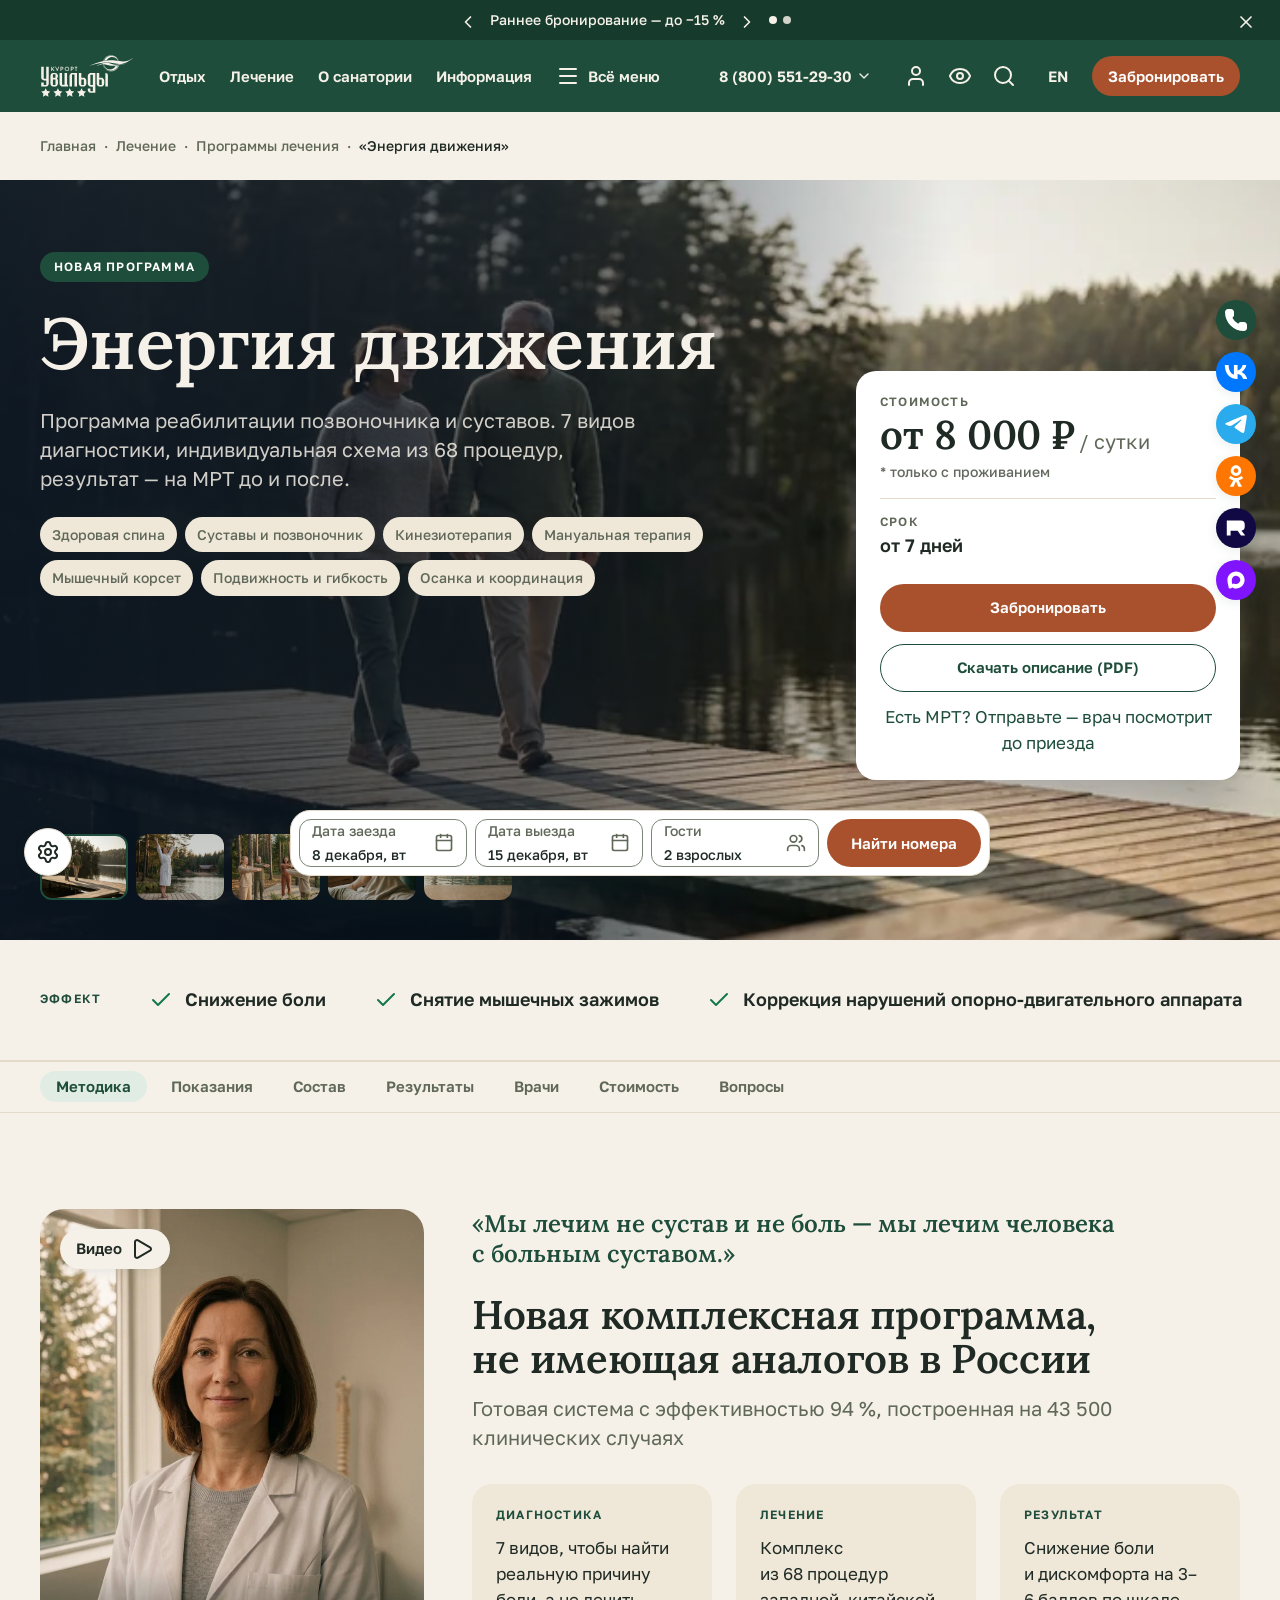
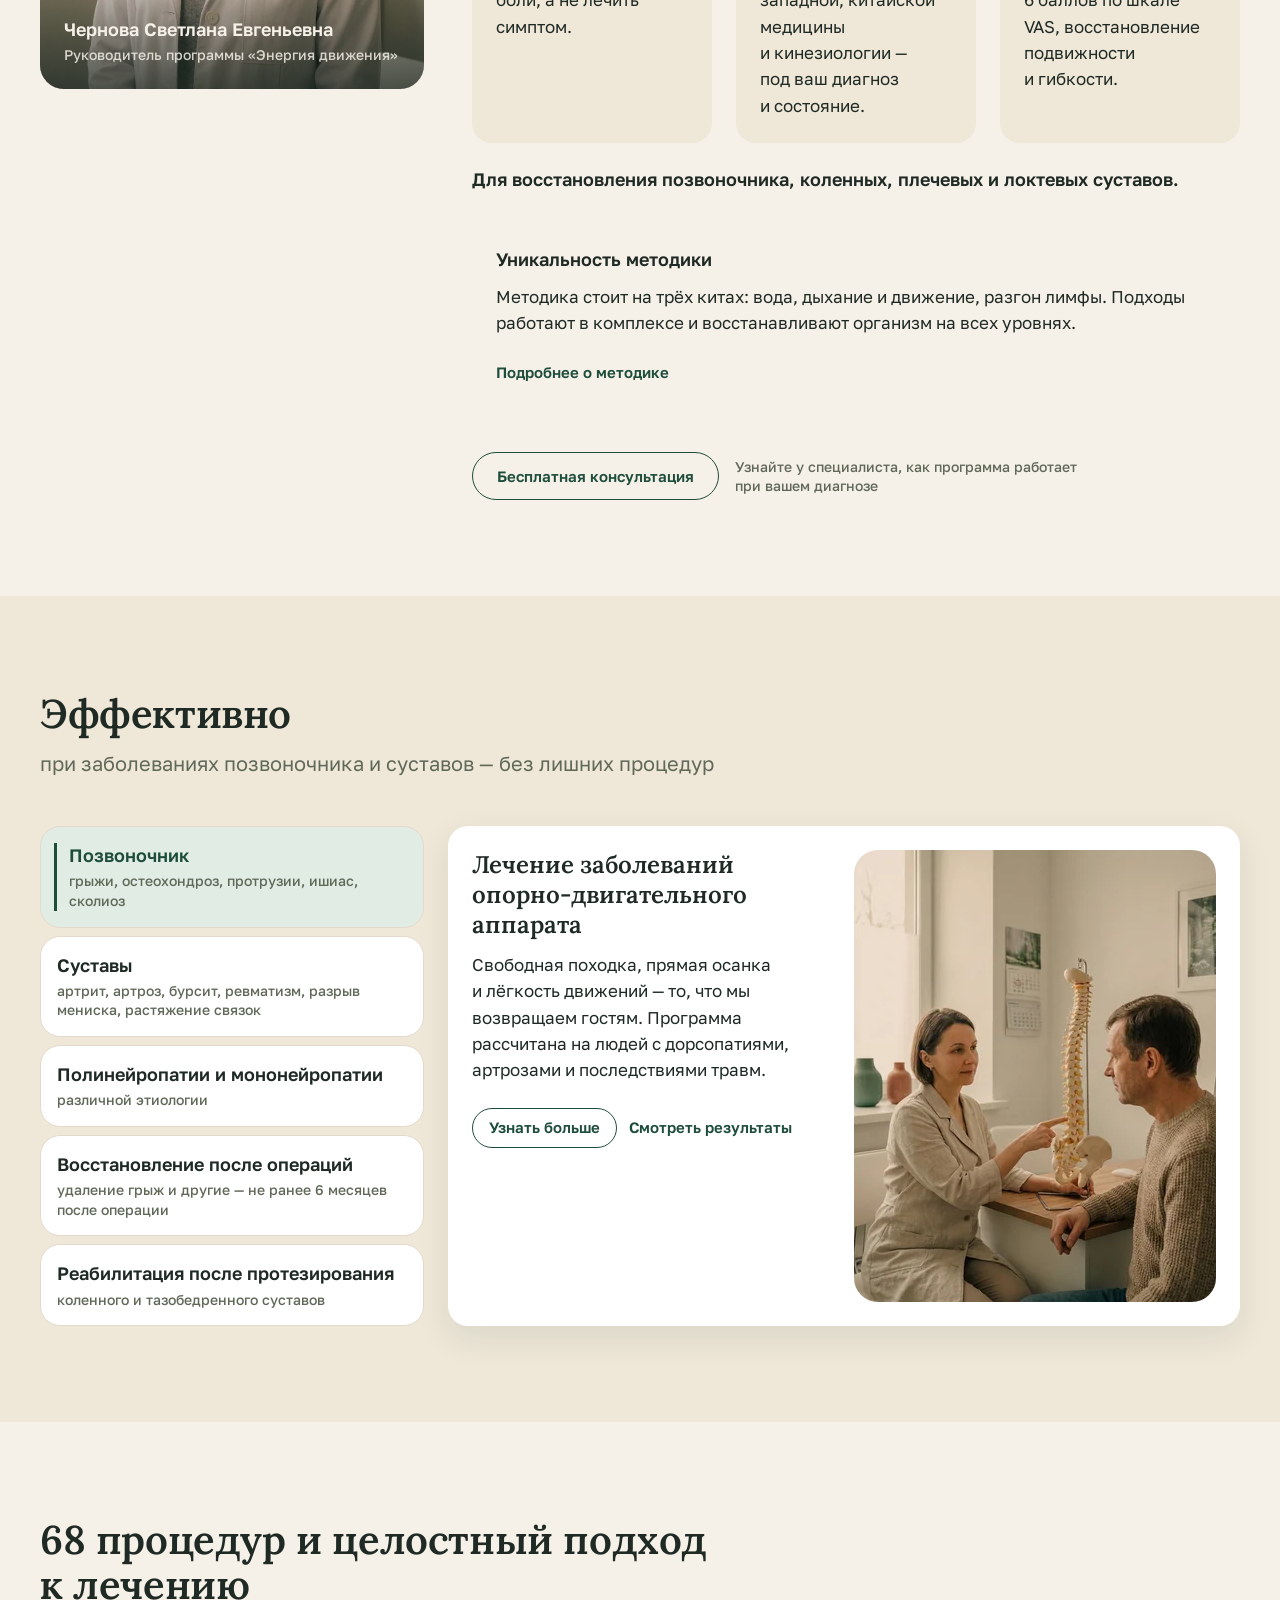
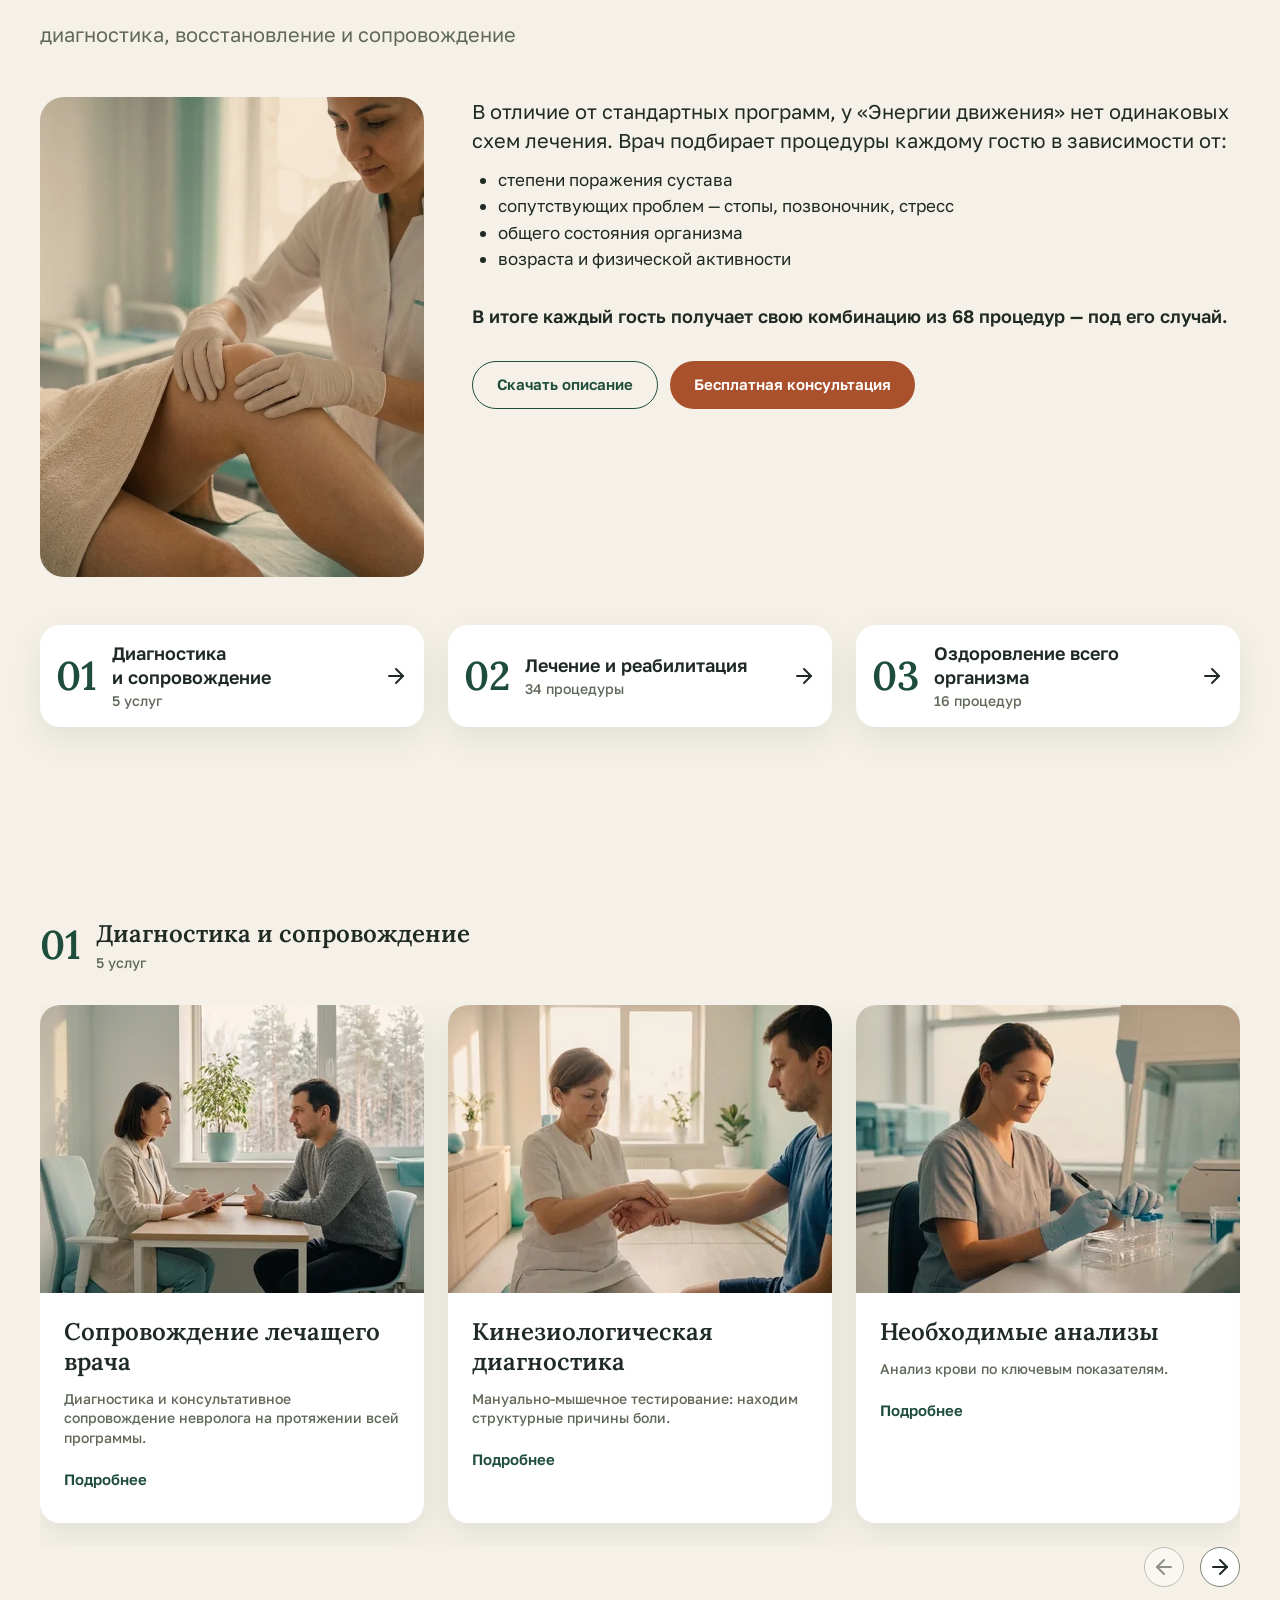
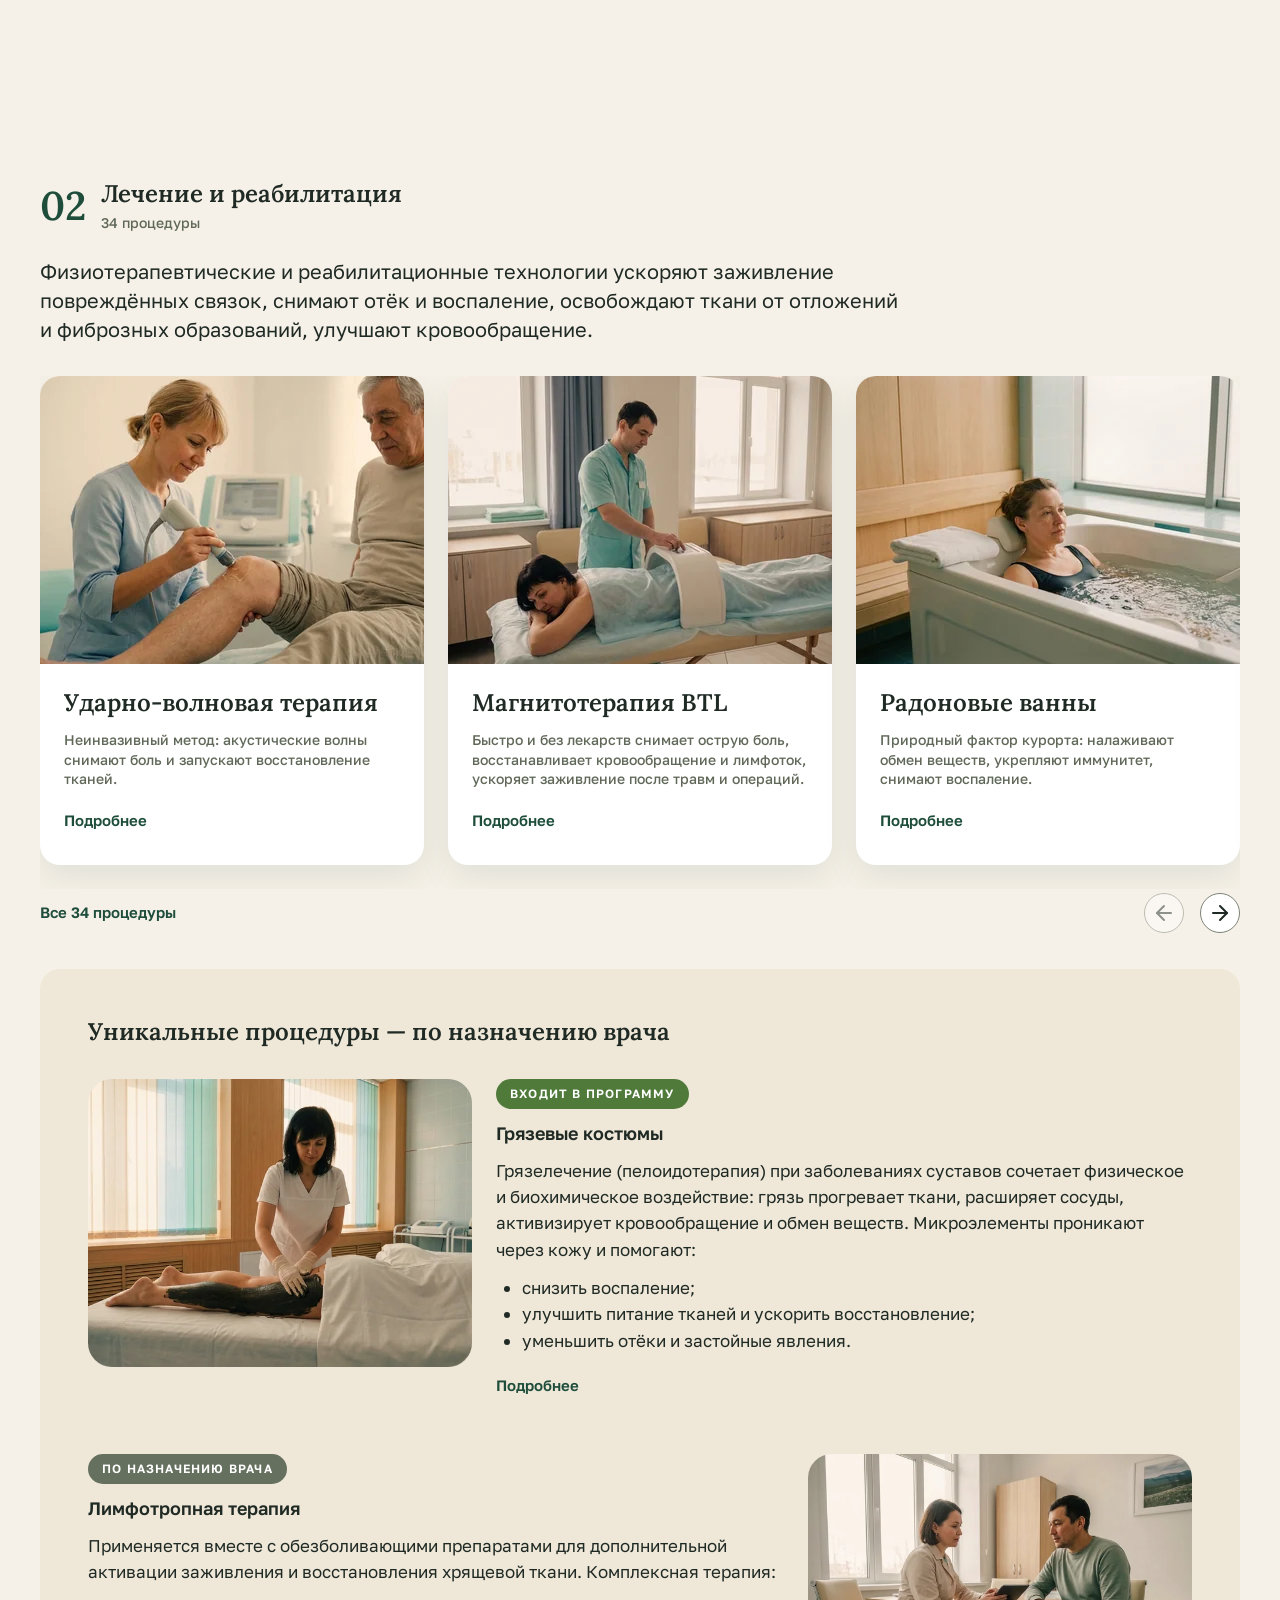
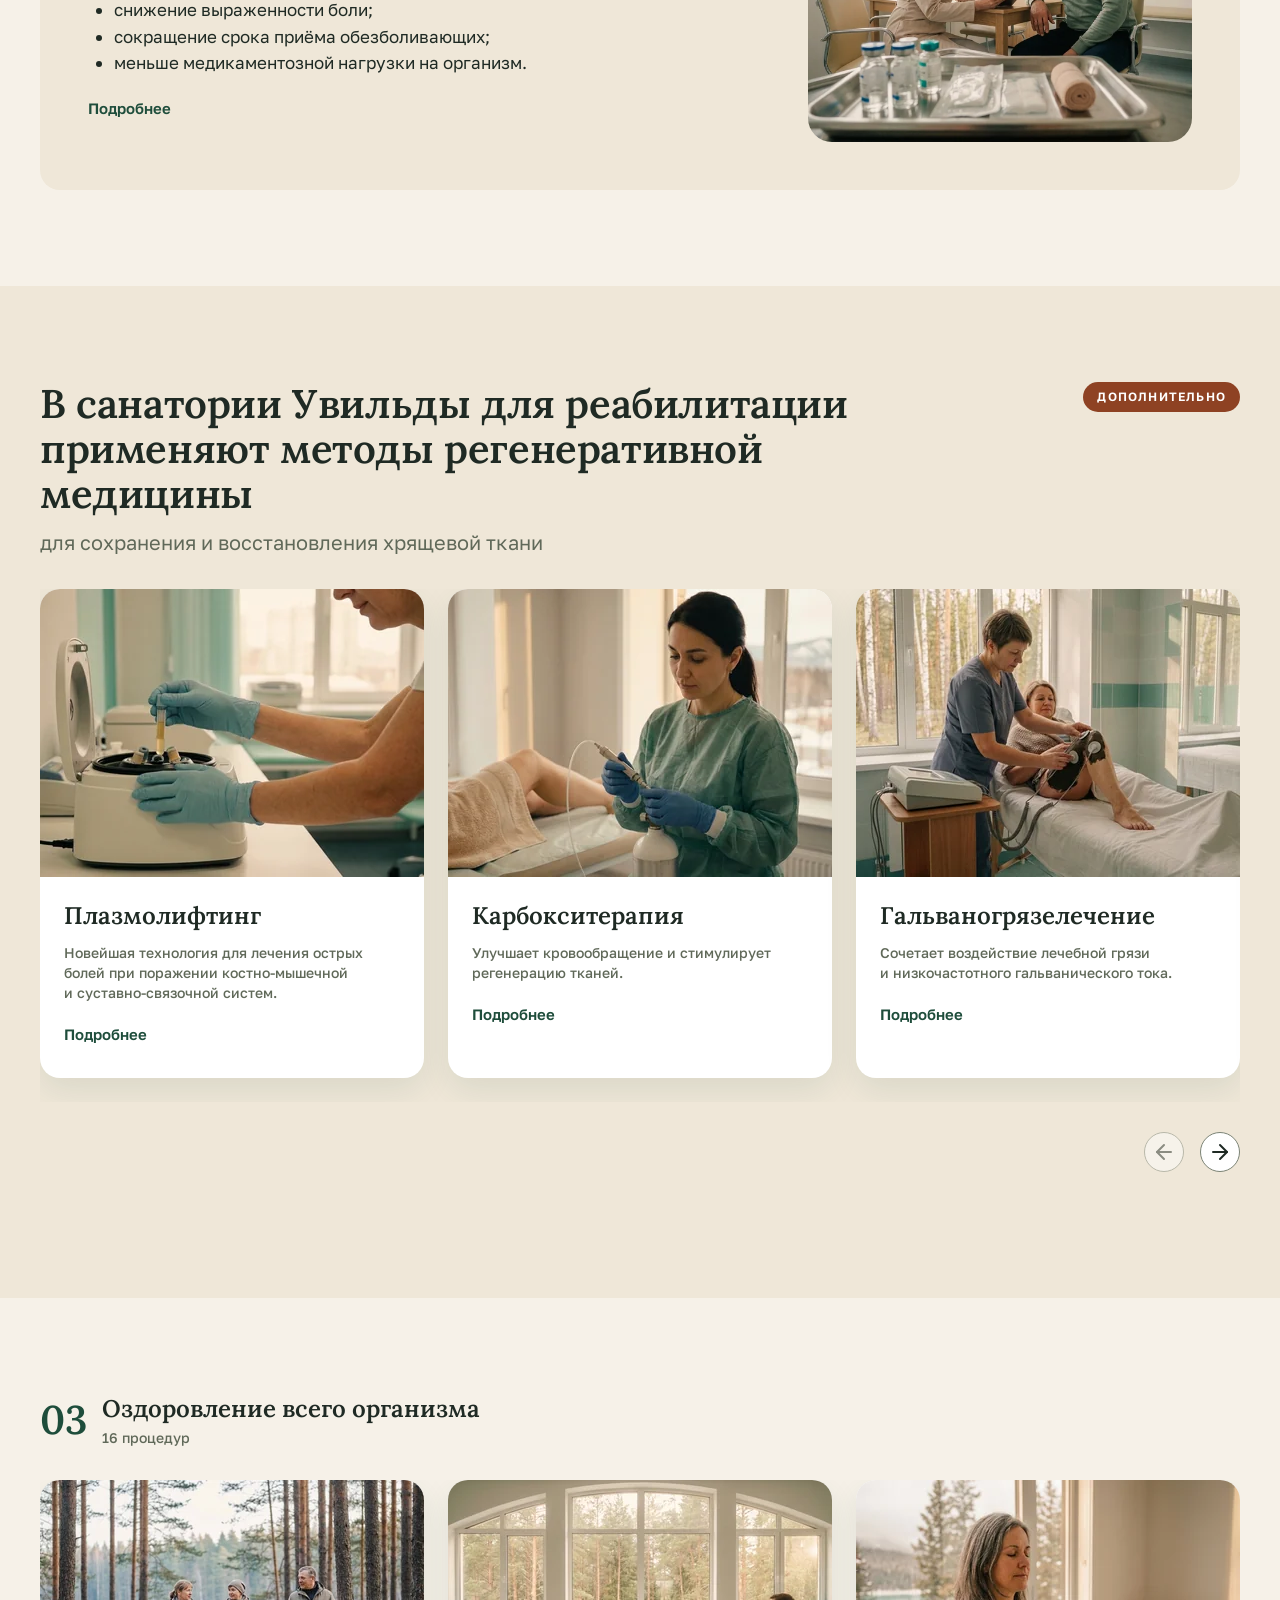
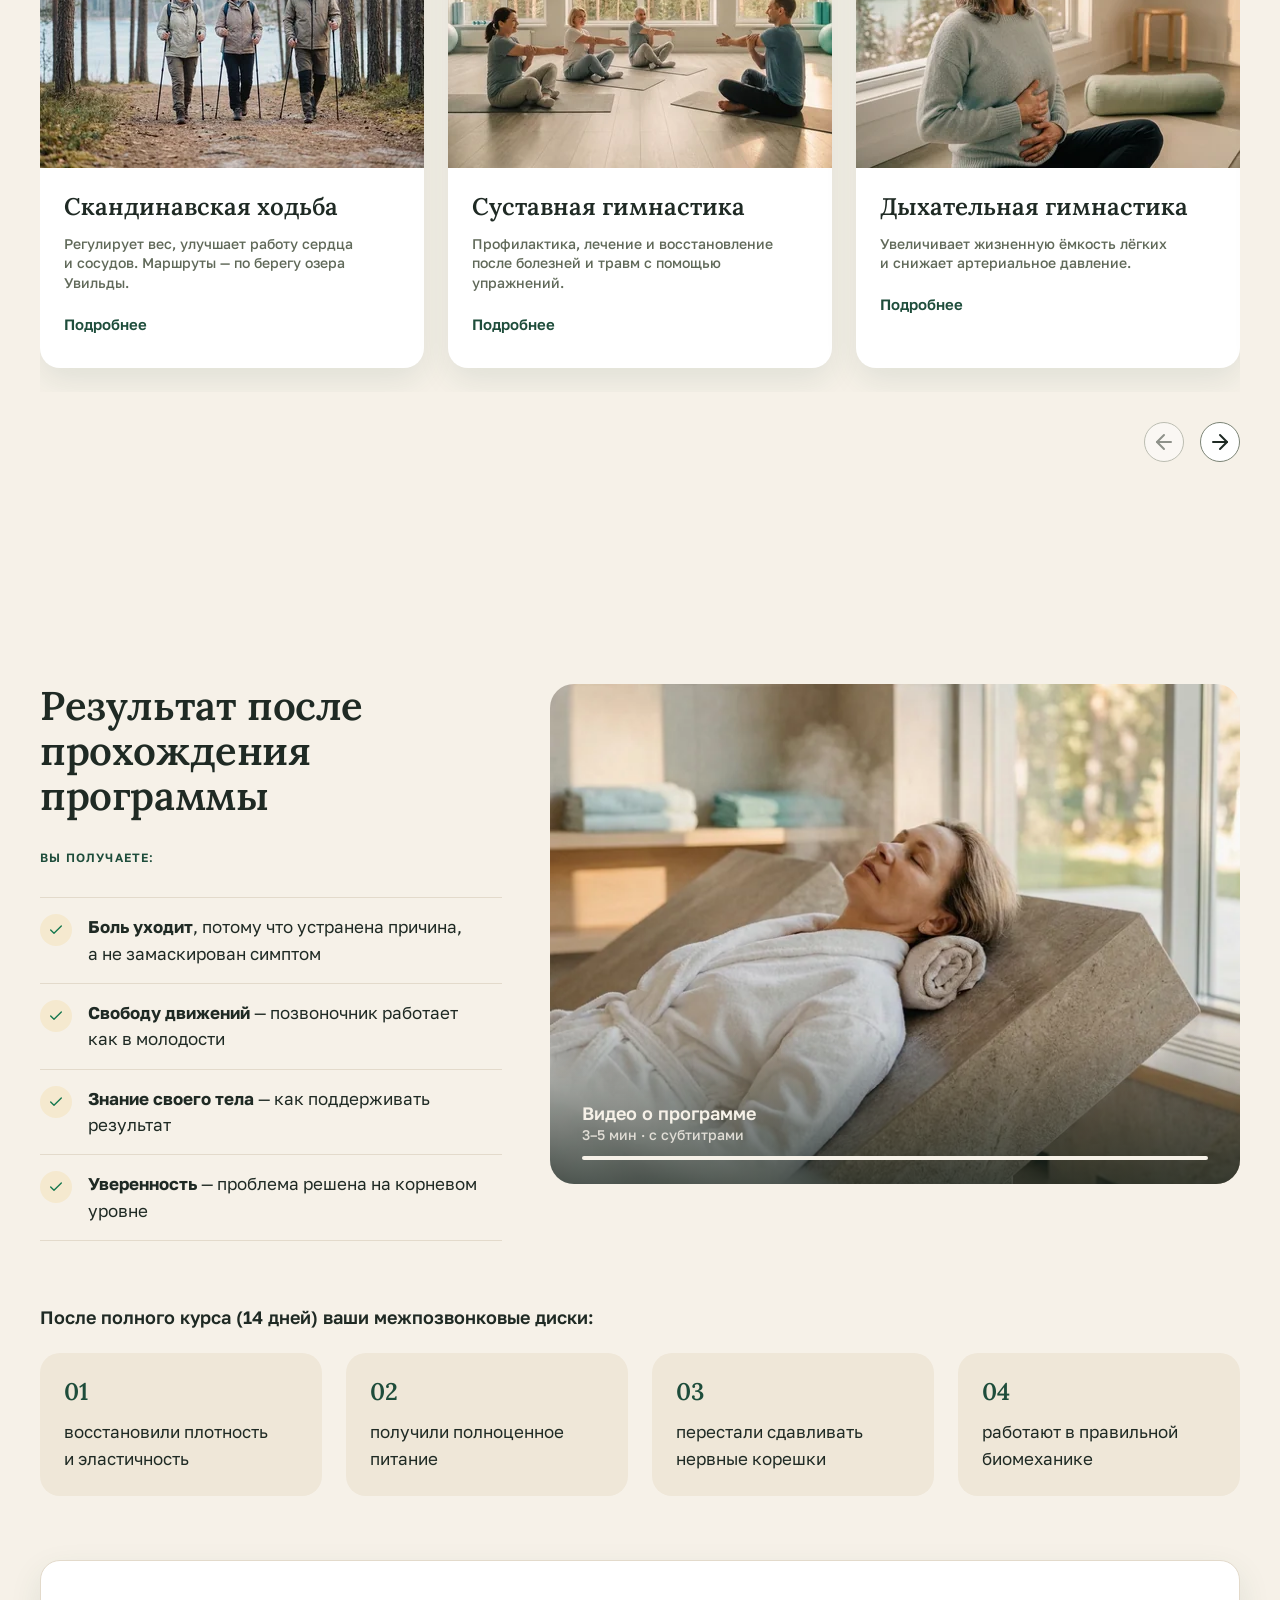
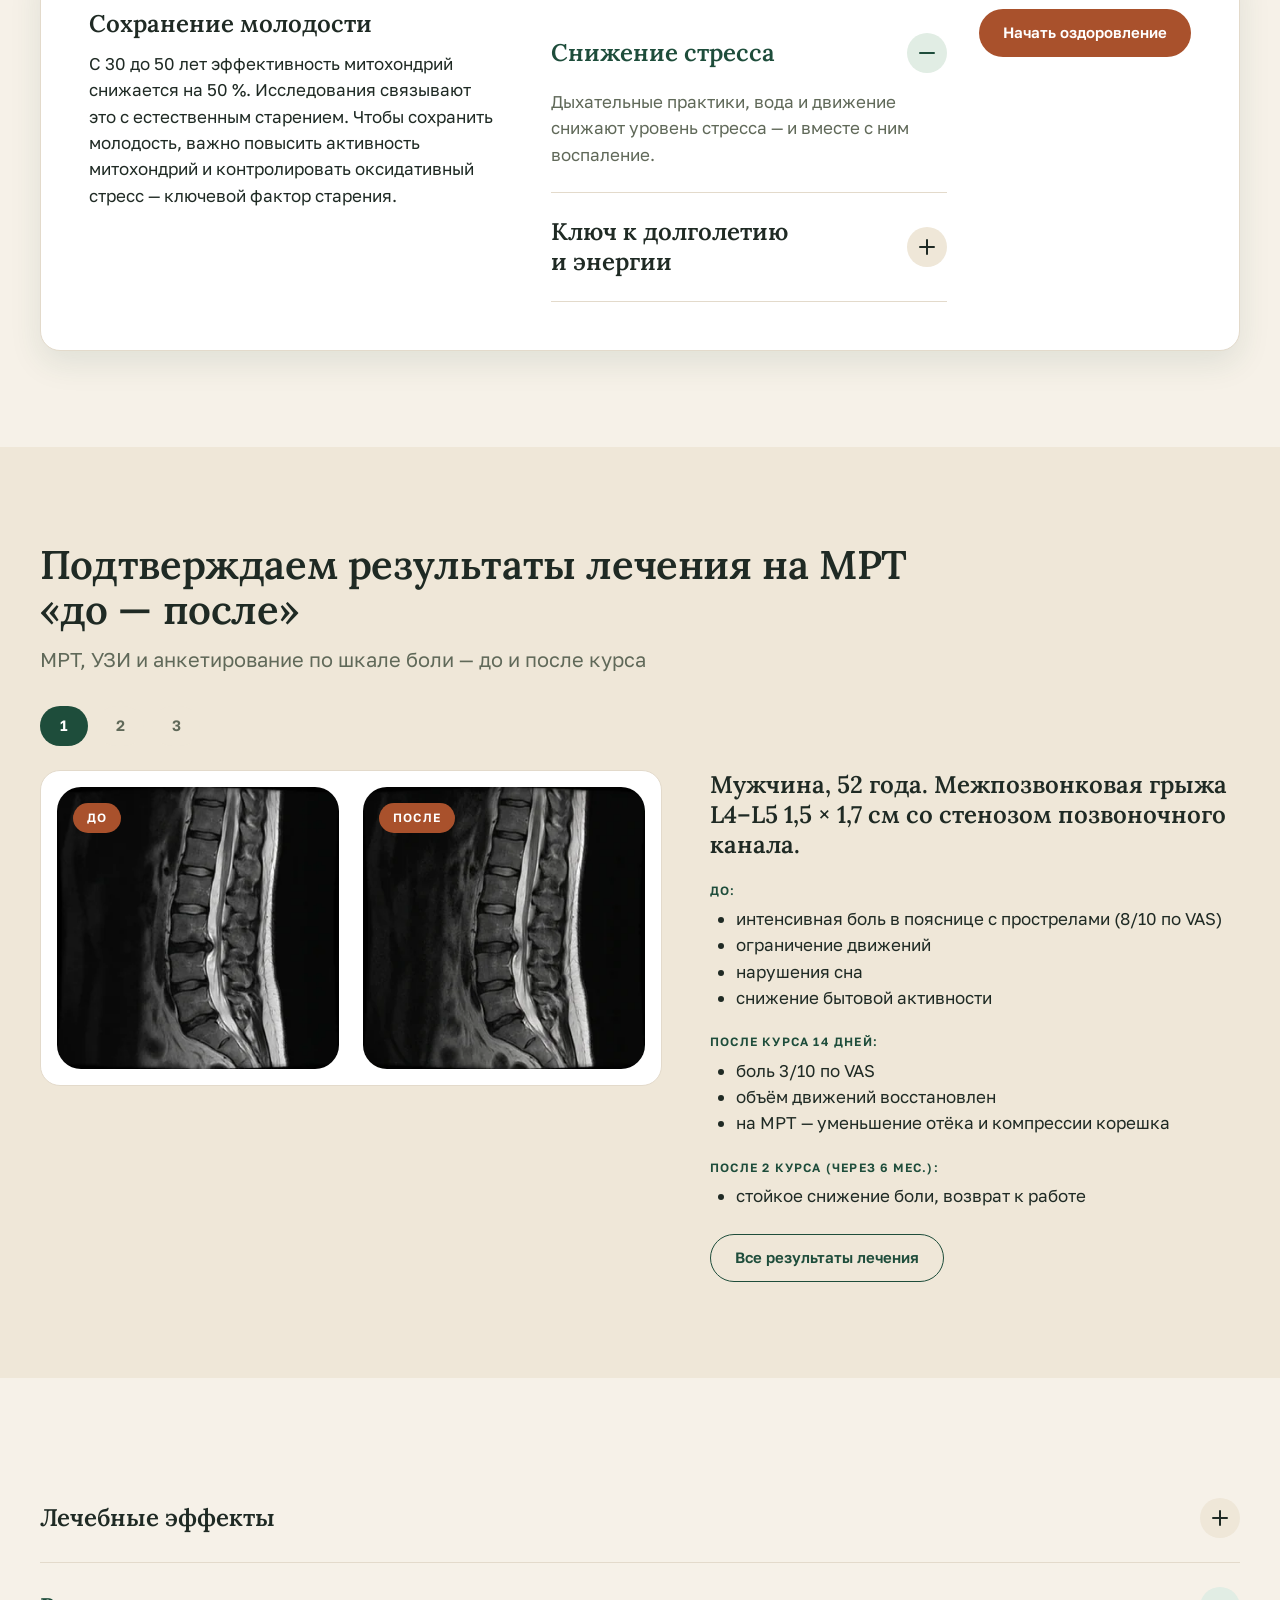
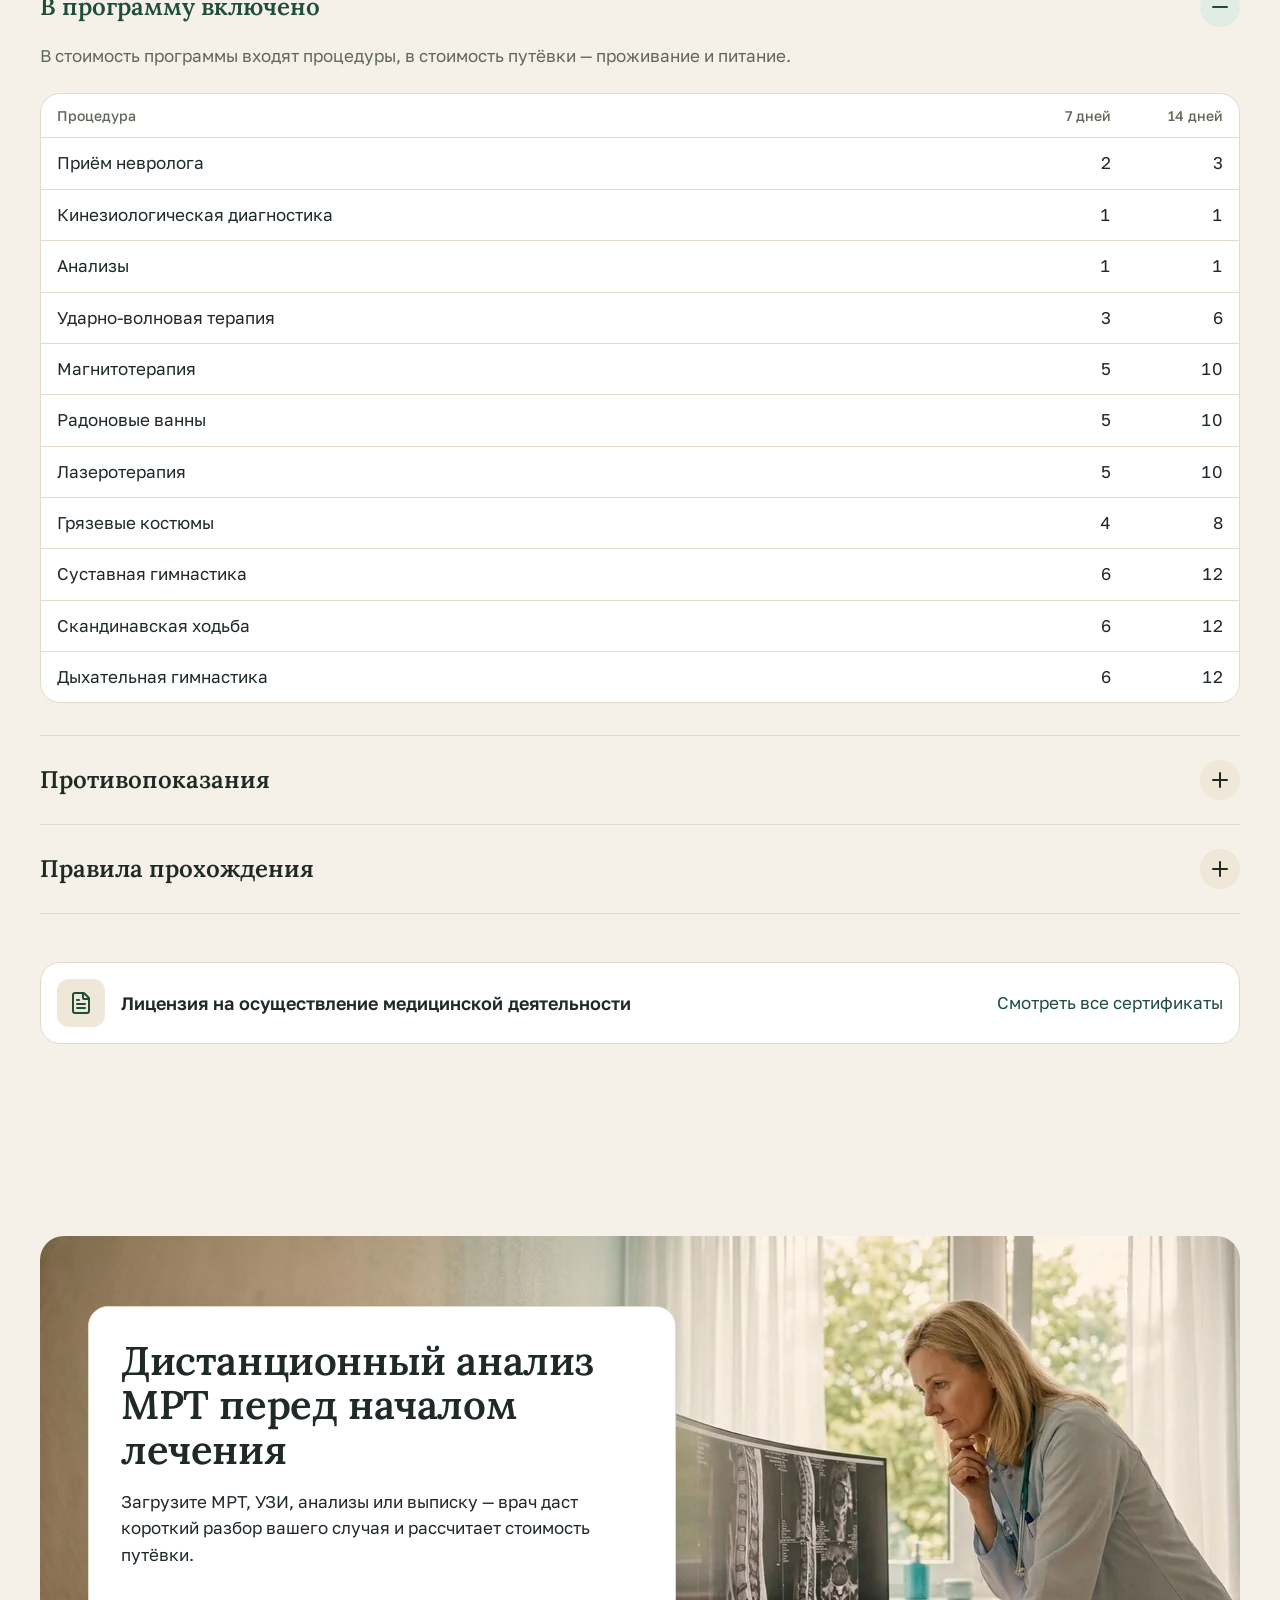
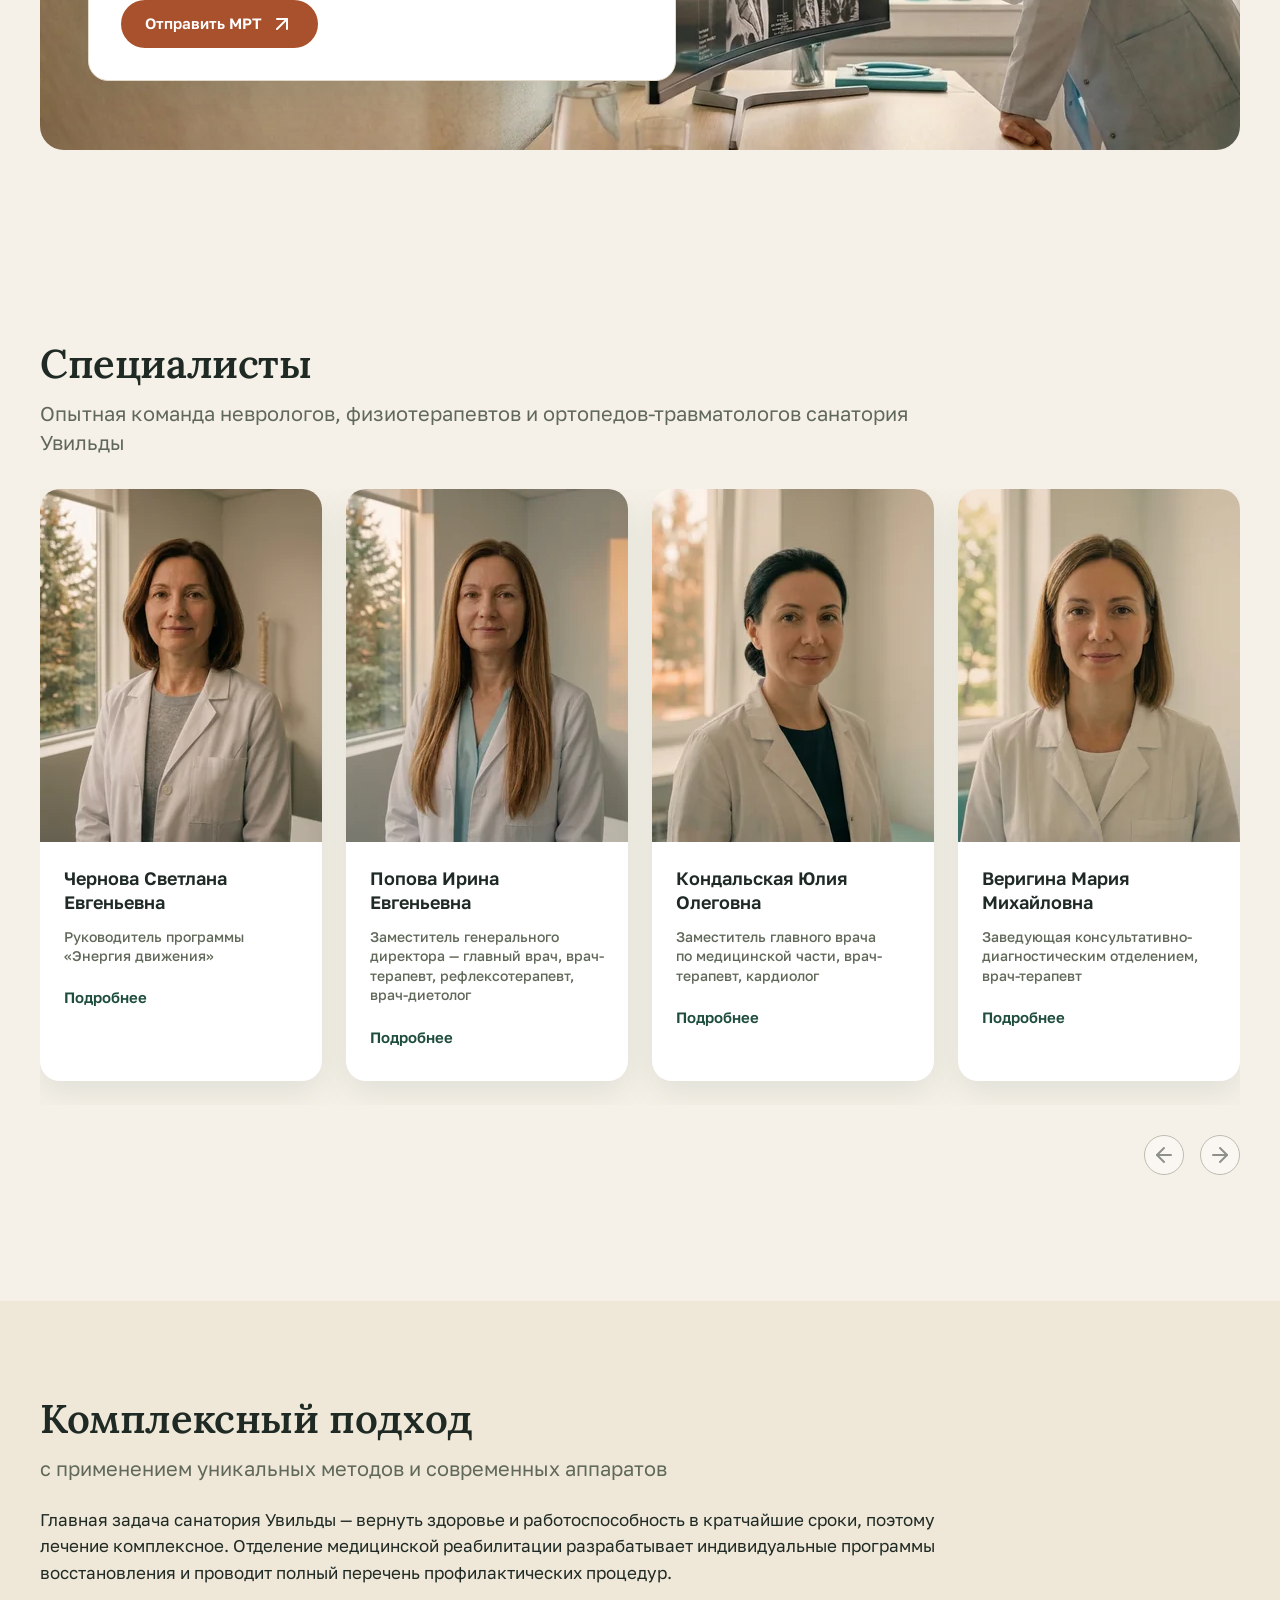
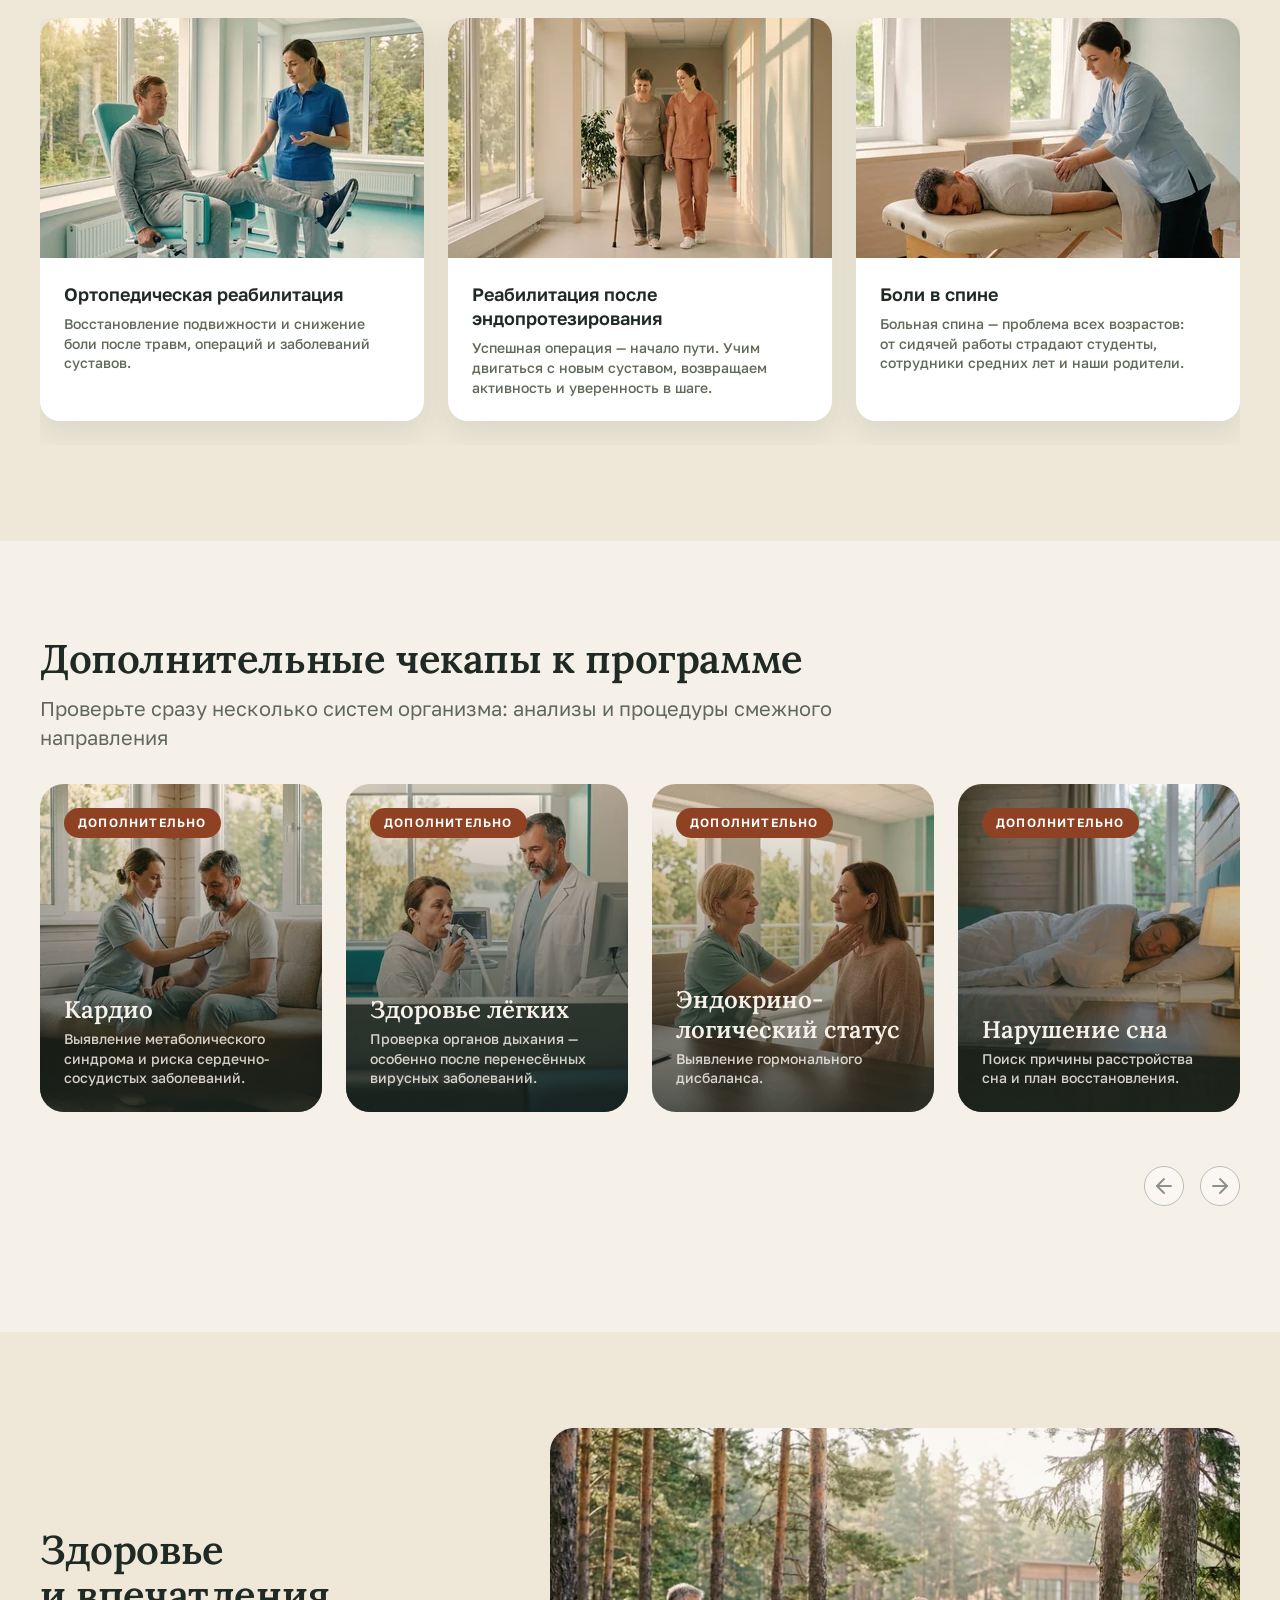
==== commit bb858f5e: "block 22: гроздь сот по высоте секции, видна наполовину у правого края (deep) data-honey-fit: масшта" ====
--- a/b/index.html
+++ b/b/index.html
@@ -1525,7 +1525,7 @@
   </section>
 
   <!-- Блок 22. Услуги (SEO) -->
-  <section class="b4 tone" id="block-22" style="padding-block: var(--space-section); background: var(--color-surface-section);">
+  <section class="b4 tone" id="block-22" data-honey-fit style="padding-block: var(--space-section); background: var(--color-surface-section);">
     <div class="container b22__grid">
       <h2 class="text-h2 b22__title">Услуги</h2>
       <div class="b22__body">
--- a/css/components.css
+++ b/css/components.css
@@ -956,6 +956,8 @@
   background: url("../assets/img/honeycomb-cluster.svg") no-repeat 0 0 / 100% 100%;
   opacity: .7;
 }
+/* Блок 22 «Услуги»: соты по высоте секции (поля 12), центр грозди на правом крае — видна наполовину */
+[data-theme="deep"] .tone[data-honey-fit]::before { top: calc(50% - var(--honey-size) / 2); right: calc(var(--honey-size) * -.5); }
 /* Блок 32 «Подписка»: сверху 32 (с отступом 72 у блока 31 — 104 до заголовка); гроздь сот крупнее (0,85),
    верх круга на 40 px выше секции, вниз уходит под подвал — подвал лежит выше по z-index. По горизонтали обрезаем (clip) */
 [data-theme="deep"] .b32 { padding-top: var(--space-32); overflow: clip visible; }
